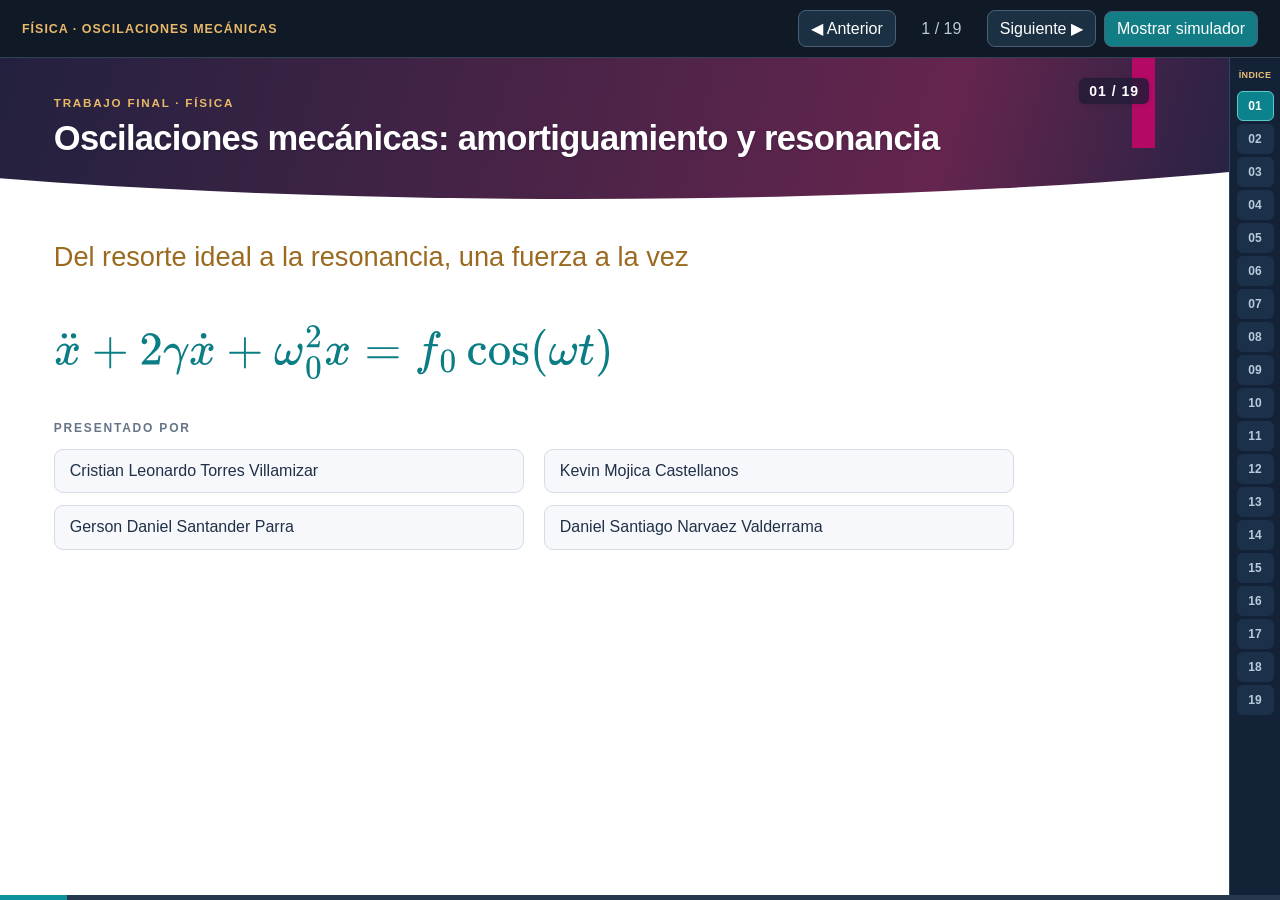
==== index.html @ a748e5e3 "Rename Presentacion_oscilaciones_interactiva_final.html to index.html" ====
<!DOCTYPE html>

<html lang="es"><head><meta charset="utf-8"/><meta content="width=device-width,initial-scale=1" name="viewport"/><title>Oscilaciones mecánicas · Exposición interactiva</title><style>*{box-sizing:border-box}html,body{margin:0;height:100%;font-family:Inter,Arial,sans-serif;background:#0e1522;color:#f0f4f7}button{font:inherit;cursor:pointer}#shell{height:100vh;display:flex;flex-direction:column;overflow:hidden}.toolbar{height:58px;background:#101926;display:flex;align-items:center;justify-content:space-between;padding:0 22px;gap:10px;border-bottom:1px solid #314257;flex-shrink:0}.brand{color:#e8b968;font-weight:800;letter-spacing:.08em;font-size:.78rem}.right{display:flex;align-items:center;gap:8px}.navbutton,.demo{border:1px solid #496079;border-radius:8px;background:#1c3043;color:white;padding:8px 12px}.navbutton:hover,.mini button:hover{background:#2b5365}.primary{background:#137d86}.counter{min-width:75px;text-align:center;color:#b9cad9;font-variant-numeric:tabular-nums}.workspace{flex:1;display:flex;min-height:0;overflow:hidden}.slide{flex:1;min-width:0;overflow:auto;background:#f7f9fc;color:#213047;position:relative;padding:clamp(18px,3.6vw,56px) clamp(22px,4.2vw,65px) 28px}.slide:before{content:'';position:absolute;top:0;left:0;right:0;height:120px;background:linear-gradient(105deg,#23213f,#65254e 76%,#262244);clip-path:ellipse(100% 90% at 50% 0%)}.slide:after{content:'';position:absolute;right:6%;top:0;width:23px;height:90px;background:#b40a65}.slide>header{position:relative;margin-top:0;min-height:106px;z-index:1}.section{font-size:.73rem;letter-spacing:.15em;text-transform:uppercase;color:#e7b968;font-weight:800;margin:0 0 9px}.slide h1{font-size:clamp(1.5rem,2.7vw,2.6rem);line-height:1.16;margin:0 0 24px;color:#fff;font-weight:800;letter-spacing:-.04em;max-width:1000px}.content{position:relative;z-index:2;font-size:clamp(1rem,1.2vw,1.22rem);line-height:1.53;max-width:1300px}.content h3{font-size:1.13em;color:#0d7a82;margin:3px 0 12px}.content p{margin:12px 0}.content b{color:#273d5a}.twocol{display:grid;grid-template-columns:1fr 1fr;gap:clamp(15px,3vw,45px)}.steps{display:grid;gap:12px}.steps>div{display:flex;align-items:flex-start;gap:12px}.dot{color:#ad1260;min-width:29px;font-size:.83rem;font-weight:800;padding-top:3px}.formula{padding:15px 16px;border-radius:9px;border-left:4px solid #0d878c;background:#e7f0f5;margin:14px 0;font-family:Georgia,serif;font-size:clamp(1.2rem,1.5vw,1.7rem);line-height:1.45;overflow-wrap:anywhere}.hero-eq{font:clamp(1.8rem,3.8vw,3.3rem) Georgia,serif;color:#0b7d85;margin:40px 0}.subtitle{font-size:1.7em;color:#9b6a1f}.muted{color:#667789}.footnote{background:#f3eef5;color:#6b6170;border-radius:8px;padding:12px 15px;margin-top:24px;font-size:.86em}.three,.five{display:grid;grid-template-columns:repeat(3,1fr);gap:17px}.five{grid-template-columns:repeat(5,1fr)}.mini{border:1px solid #d3dce4;border-radius:12px;padding:18px;background:white;box-shadow:0 3px 12px #142c4211}.mini h3{margin-top:0}.mini button,.content button{background:#0d7e86;border:0;color:white;border-radius:7px;padding:10px 14px}.figure{display:block;width:100%;object-fit:contain;max-height:340px;border-radius:10px;background:#fff}.figure.large{max-height:430px}.highlight{padding:18px;background:#deeff0;border-radius:10px;font-weight:800;color:#0d6d76;font-size:1.6rem}table{border-collapse:collapse;width:100%;font-size:.95em}td,th{padding:9px 12px;text-align:left;border-bottom:1px solid #d4dee6}th{background:#e7f1f4}.simdock{width:0;min-width:0;transition:width .18s ease;background:#e9eff3;overflow:hidden;border-left:0;display:flex;flex-direction:column}.simdock.open{width:53%;border-left:4px solid #0b7c85}.simhead{height:46px;flex-shrink:0;background:#132437;color:#f2f6f8;display:flex;align-items:center;justify-content:space-between;gap:8px;padding:5px 12px;font-size:.85rem}.simhead button{background:#30465d;color:white;border:0;padding:5px 9px;border-radius:5px}#simFrame{border:0;width:100%;flex:1;min-height:0;background:#f1f5f7}.footer{height:5px;background:#26374e;flex-shrink:0}.progress{height:5px;background:#0d929c;width:0;transition:width .2s}kbd{background:#243953;padding:2px 7px;border-radius:4px;font-size:.78em}@media(max-width:1050px){.five{grid-template-columns:repeat(3,1fr)}.slide{padding:26px 25px}.simdock.open{width:57%}.twocol{grid-template-columns:1fr}.content{font-size:1rem}}@media(max-width:680px){.brand{display:none}.toolbar{padding:0 7px}.right{gap:4px}.navbutton{padding:6px}.slide:before{height:105px}.slide h1{font-size:1.4rem}.slide>header{min-height:110px}.simdock.open{position:absolute;z-index:4;inset:58px 0 5px;width:100%;border-left:0}.three,.five{grid-template-columns:1fr}.content{font-size:1rem}}@media print{.toolbar,.simdock,.footer{display:none}.workspace{height:auto;overflow:visible}.slide{overflow:visible}}
/* Versión fiel a la distribución matemática de la presentación fuente */
.slide h1{color:#fff;text-shadow:0 1px 2px #16132670;letter-spacing:-.02em}
.slide:before{height:155px;clip-path:ellipse(90% 91% at 47% 0%)}
.slide>header{min-height:128px}
.slide{background:#fff;padding-top:clamp(18px,3vw,38px)}
.mathcols{gap:3.2vw;align-items:start}
.mathline{display:flex;align-items:flex-start;gap:12px;margin:0 0 13px;line-height:1.55;font-size:clamp(.93rem,1.18vw,1.17rem)}
.mathline .triangle{color:#bb0b70;flex:none;font-size:1.18em;line-height:1.25}
.latex-math{display:inline-block;vertical-align:middle;max-width:100%;color:inherit}
.latex-math mjx-container{max-width:100%;margin:0!important}
.latex-math svg{height:auto;max-height:100%;max-width:100%;overflow:visible;vertical-align:middle}
.mathline .latex-math{margin-left:2px}
.formula{background:#fff;border:1px solid #cbd8df;border-left:3px solid #128b91;font:inherit;line-height:1.6;padding:10px 14px;overflow-x:auto;overflow-wrap:normal}
.formula .latex-math{font-size:1.30em;white-space:nowrap}
.sourcecards .mini{padding:12px 17px;margin-bottom:14px;box-shadow:none;border-radius:7px}
.sourcecards .mini h3{font-size:1rem;margin:0;color:#527181}
.sourcecards .formula{margin:0;padding:7px 2px;border:0;box-shadow:none}
.sourcecards .formula .latex-math{font-size:1.7em}
.regime-cards .mini{box-shadow:none;border-radius:7px;padding:13px 15px;min-width:0}
.regime-cards .mini .formula{padding:8px 6px;max-width:100%;margin:9px 0;font-size:.84em}
.regime-cards .mini .formula .latex-math{font-size:1em}
.regime-cards h3{font-size:clamp(.95rem,1.25vw,1.2rem);line-height:1.5}
.regime-cards h3 .latex-math{font-size:.93em}
.route>div{display:flex;justify-content:space-between;gap:15px;align-items:center;border-bottom:1px solid #d6d9db;padding:19px 10px;font-size:1.2em}
.route b{color:#0b8185}.route .latex-math{font-size:1.3em}
.amplitude-strip{padding:15px;margin-top:15px;background:#f1f7f7;color:#0c7c84;border-radius:6px;text-align:center;font-size:1.3em}
.smallnote{font-size:.8em}
.presenters{max-width:960px;margin-top:32px}
.presenter-label{color:#657486;font-size:.75em;font-weight:800;letter-spacing:.15em}
.presenter-grid{display:grid;grid-template-columns:repeat(2,minmax(0,1fr));gap:12px 20px}
.presenter{background:#f6f8fb;border:1px solid #d5dce5;border-radius:9px;padding:9px 15px}
.presenter span{display:block;font-size:.7em;letter-spacing:.08em;font-weight:800;text-transform:uppercase;color:#0d868d}
.presenter [contenteditable]{outline:none;border-bottom:1px dashed #aebcc8;padding:4px 0;min-width:0}
.presenter [contenteditable]:focus{border-color:#0d858b;background:#eaf5f6}
.presenter-hint{font-size:.76em;color:#73818e;margin:6px 0}
.hero-eq .latex-math{font-size:.94em}
@media(max-width:1120px){.mathline{font-size:clamp(.84rem,1.15vw,1.05rem)}.regime-cards .mini{padding:10px}.content{font-size:1rem}}
@media(max-width:720px){.presenter-grid{grid-template-columns:1fr}.route>div{display:block}.route .latex-math{display:block;margin-top:7px}.mathline{font-size:1rem}.slide>header{min-height:120px}.sourcecards .formula .latex-math{font-size:1.25em}}

/* Índice lateral navegable y numeración de la diapositiva */
.quick-index{width:51px;flex:0 0 51px;background:#142238;border-left:1px solid #2d4662;display:flex;flex-direction:column;align-items:center;gap:3px;overflow-y:auto;overflow-x:hidden;padding:9px 3px;scrollbar-width:thin;z-index:6}
.index-caption{font-size:9px;color:#e9bd75;font-weight:800;letter-spacing:.04em;padding:3px 0 8px;text-transform:uppercase}
.index-item{border:1px solid transparent;background:#1b3149;color:#b8cadb;border-radius:6px;min-height:30px;width:37px;font-size:12px;font-weight:750;padding:3px;flex-shrink:0}
.index-item:hover{background:#355169;color:#fff}.index-item.active{background:#0b828c;border-color:#5bcbca;color:#fff}
.slide-numeral{position:absolute;z-index:5;top:20px;right:80px;font-weight:850;font-size:14px;color:#fff;background:#241c39d9;padding:5px 10px;border-radius:6px;font-variant-numeric:tabular-nums;letter-spacing:.07em;box-shadow:0 1px 5px #0002}
.amplitude-takeaway{font-weight:600}.amplitude-takeaway .latex-math{color:#0e7d87}
.bar-drawing{width:100%;max-height:275px;border:1px solid #d5e2e9;border-radius:12px;background:#fff}
/* El simulador ocupa lo disponible, dejando a la derecha el índice accesible */
.simdock.open{width:52%}
@media(max-width:1050px){.simdock.open{width:56%}}
@media(max-width:680px){.quick-index{width:42px;flex-basis:42px}.index-item{width:32px;min-height:28px;font-size:11px}.slide-numeral{right:43px;top:10px;font-size:11px;padding:4px 6px}.simdock.open{width:auto;right:42px;left:0;top:58px;bottom:5px;position:absolute}}
</style></head><body><div id="shell"><div class="toolbar"><span class="brand">FÍSICA · OSCILACIONES MECÁNICAS</span><div class="right"><button class="navbutton" id="prev">◀ Anterior</button><span class="counter" id="count"></span><button class="navbutton" id="next">Siguiente ▶</button><button class="navbutton primary" id="toggle">Mostrar simulador</button></div></div><div class="workspace"><article class="slide" data-sim="" id="slide-0" style="display:none"><header><div class="section">TRABAJO FINAL · FÍSICA</div><h1>Oscilaciones mecánicas: amortiguamiento y resonancia</h1></header><main class="content"><p class="subtitle">Del resorte ideal a la resonancia, una fuerza a la vez</p><div class="hero-eq"><span class="latex-math" data-latex="\ddot x+2\gamma\dot x+\omega_0^2x=f_0\cos(\omega t)"><mjx-container class="MathJax" jax="SVG"><svg focusable="false" height="2.573ex" role="img" style="vertical-align: -0.687ex;" viewbox="0 -833.9 11788.2 1137.4" width="26.67ex" xmlns="http://www.w3.org/2000/svg"><g fill="currentColor" stroke="currentColor" stroke-width="0" transform="scale(1,-1)"><g data-mml-node="math"><g data-mjx-texclass="ORD" data-mml-node="TeXAtom"><g data-mml-node="mover"><g data-mml-node="mi"><path d="M52 289Q59 331 106 386T222 442Q257 442 286 424T329 379Q371 442 430 442Q467 442 494 420T522 361Q522 332 508 314T481 292T458 288Q439 288 427 299T415 328Q415 374 465 391Q454 404 425 404Q412 404 406 402Q368 386 350 336Q290 115 290 78Q290 50 306 38T341 26Q378 26 414 59T463 140Q466 150 469 151T485 153H489Q504 153 504 145Q504 144 502 134Q486 77 440 33T333 -11Q263 -11 227 52Q186 -10 133 -10H127Q78 -10 57 16T35 71Q35 103 54 123T99 143Q142 143 142 101Q142 81 130 66T107 46T94 41L91 40Q91 39 97 36T113 29T132 26Q168 26 194 71Q203 87 217 139T245 247T261 313Q266 340 266 352Q266 380 251 392T217 404Q177 404 142 372T93 290Q91 281 88 280T72 278H58Q52 284 52 289Z" data-c="1D465"></path></g><g data-mml-node="mo" transform="translate(313.8,-7) translate(-250 0)"><path d="M95 612Q95 633 112 651T153 669T193 652T210 612Q210 588 194 571T152 554L127 560Q95 577 95 612ZM289 611Q289 634 304 649T335 668Q336 668 340 668T346 669Q369 669 386 652T404 612T387 572T346 554Q323 554 306 570T289 611Z" data-c="A8"></path></g></g></g><g data-mml-node="mo" transform="translate(794.2,0)"><path d="M56 237T56 250T70 270H369V420L370 570Q380 583 389 583Q402 583 409 568V270H707Q722 262 722 250T707 230H409V-68Q401 -82 391 -82H389H387Q375 -82 369 -68V230H70Q56 237 56 250Z" data-c="2B"></path></g><g data-mml-node="mn" transform="translate(1794.4,0)"><path d="M109 429Q82 429 66 447T50 491Q50 562 103 614T235 666Q326 666 387 610T449 465Q449 422 429 383T381 315T301 241Q265 210 201 149L142 93L218 92Q375 92 385 97Q392 99 409 186V189H449V186Q448 183 436 95T421 3V0H50V19V31Q50 38 56 46T86 81Q115 113 136 137Q145 147 170 174T204 211T233 244T261 278T284 308T305 340T320 369T333 401T340 431T343 464Q343 527 309 573T212 619Q179 619 154 602T119 569T109 550Q109 549 114 549Q132 549 151 535T170 489Q170 464 154 447T109 429Z" data-c="32"></path></g><g data-mml-node="mi" transform="translate(2294.4,0)"><path d="M31 249Q11 249 11 258Q11 275 26 304T66 365T129 418T206 441Q233 441 239 440Q287 429 318 386T371 255Q385 195 385 170Q385 166 386 166L398 193Q418 244 443 300T486 391T508 430Q510 431 524 431H537Q543 425 543 422Q543 418 522 378T463 251T391 71Q385 55 378 6T357 -100Q341 -165 330 -190T303 -216Q286 -216 286 -188Q286 -138 340 32L346 51L347 69Q348 79 348 100Q348 257 291 317Q251 355 196 355Q148 355 108 329T51 260Q49 251 47 251Q45 249 31 249Z" data-c="1D6FE"></path></g><g data-mjx-texclass="ORD" data-mml-node="TeXAtom" transform="translate(2837.4,0)"><g data-mml-node="mover"><g data-mml-node="mi"><path d="M52 289Q59 331 106 386T222 442Q257 442 286 424T329 379Q371 442 430 442Q467 442 494 420T522 361Q522 332 508 314T481 292T458 288Q439 288 427 299T415 328Q415 374 465 391Q454 404 425 404Q412 404 406 402Q368 386 350 336Q290 115 290 78Q290 50 306 38T341 26Q378 26 414 59T463 140Q466 150 469 151T485 153H489Q504 153 504 145Q504 144 502 134Q486 77 440 33T333 -11Q263 -11 227 52Q186 -10 133 -10H127Q78 -10 57 16T35 71Q35 103 54 123T99 143Q142 143 142 101Q142 81 130 66T107 46T94 41L91 40Q91 39 97 36T113 29T132 26Q168 26 194 71Q203 87 217 139T245 247T261 313Q266 340 266 352Q266 380 251 392T217 404Q177 404 142 372T93 290Q91 281 88 280T72 278H58Q52 284 52 289Z" data-c="1D465"></path></g><g data-mml-node="mo" transform="translate(313.8,-2) translate(-250 0)"><path d="M190 609Q190 637 208 653T252 669Q275 667 292 652T309 609Q309 579 292 564T250 549Q225 549 208 564T190 609Z" data-c="2D9"></path></g></g></g><g data-mml-node="mo" transform="translate(3631.7,0)"><path d="M56 237T56 250T70 270H369V420L370 570Q380 583 389 583Q402 583 409 568V270H707Q722 262 722 250T707 230H409V-68Q401 -82 391 -82H389H387Q375 -82 369 -68V230H70Q56 237 56 250Z" data-c="2B"></path></g><g data-mml-node="msubsup" transform="translate(4631.9,0)"><g data-mml-node="mi"><path d="M495 384Q495 406 514 424T555 443Q574 443 589 425T604 364Q604 334 592 278T555 155T483 38T377 -11Q297 -11 267 66Q266 68 260 61Q201 -11 125 -11Q15 -11 15 139Q15 230 56 325T123 434Q135 441 147 436Q160 429 160 418Q160 406 140 379T94 306T62 208Q61 202 61 187Q61 124 85 100T143 76Q201 76 245 129L253 137V156Q258 297 317 297Q348 297 348 261Q348 243 338 213T318 158L308 135Q309 133 310 129T318 115T334 97T358 83T393 76Q456 76 501 148T546 274Q546 305 533 325T508 357T495 384Z" data-c="1D714"></path></g><g data-mml-node="mn" transform="translate(655,363) scale(0.707)"><path d="M109 429Q82 429 66 447T50 491Q50 562 103 614T235 666Q326 666 387 610T449 465Q449 422 429 383T381 315T301 241Q265 210 201 149L142 93L218 92Q375 92 385 97Q392 99 409 186V189H449V186Q448 183 436 95T421 3V0H50V19V31Q50 38 56 46T86 81Q115 113 136 137Q145 147 170 174T204 211T233 244T261 278T284 308T305 340T320 369T333 401T340 431T343 464Q343 527 309 573T212 619Q179 619 154 602T119 569T109 550Q109 549 114 549Q132 549 151 535T170 489Q170 464 154 447T109 429Z" data-c="32"></path></g><g data-mml-node="mn" transform="translate(655,-287.9) scale(0.707)"><path d="M96 585Q152 666 249 666Q297 666 345 640T423 548Q460 465 460 320Q460 165 417 83Q397 41 362 16T301 -15T250 -22Q224 -22 198 -16T137 16T82 83Q39 165 39 320Q39 494 96 585ZM321 597Q291 629 250 629Q208 629 178 597Q153 571 145 525T137 333Q137 175 145 125T181 46Q209 16 250 16Q290 16 318 46Q347 76 354 130T362 333Q362 478 354 524T321 597Z" data-c="30"></path></g></g><g data-mml-node="mi" transform="translate(5690.4,0)"><path d="M52 289Q59 331 106 386T222 442Q257 442 286 424T329 379Q371 442 430 442Q467 442 494 420T522 361Q522 332 508 314T481 292T458 288Q439 288 427 299T415 328Q415 374 465 391Q454 404 425 404Q412 404 406 402Q368 386 350 336Q290 115 290 78Q290 50 306 38T341 26Q378 26 414 59T463 140Q466 150 469 151T485 153H489Q504 153 504 145Q504 144 502 134Q486 77 440 33T333 -11Q263 -11 227 52Q186 -10 133 -10H127Q78 -10 57 16T35 71Q35 103 54 123T99 143Q142 143 142 101Q142 81 130 66T107 46T94 41L91 40Q91 39 97 36T113 29T132 26Q168 26 194 71Q203 87 217 139T245 247T261 313Q266 340 266 352Q266 380 251 392T217 404Q177 404 142 372T93 290Q91 281 88 280T72 278H58Q52 284 52 289Z" data-c="1D465"></path></g><g data-mml-node="mo" transform="translate(6540.2,0)"><path d="M56 347Q56 360 70 367H707Q722 359 722 347Q722 336 708 328L390 327H72Q56 332 56 347ZM56 153Q56 168 72 173H708Q722 163 722 153Q722 140 707 133H70Q56 140 56 153Z" data-c="3D"></path></g><g data-mml-node="msub" transform="translate(7596,0)"><g data-mml-node="mi"><path d="M118 -162Q120 -162 124 -164T135 -167T147 -168Q160 -168 171 -155T187 -126Q197 -99 221 27T267 267T289 382V385H242Q195 385 192 387Q188 390 188 397L195 425Q197 430 203 430T250 431Q298 431 298 432Q298 434 307 482T319 540Q356 705 465 705Q502 703 526 683T550 630Q550 594 529 578T487 561Q443 561 443 603Q443 622 454 636T478 657L487 662Q471 668 457 668Q445 668 434 658T419 630Q412 601 403 552T387 469T380 433Q380 431 435 431Q480 431 487 430T498 424Q499 420 496 407T491 391Q489 386 482 386T428 385H372L349 263Q301 15 282 -47Q255 -132 212 -173Q175 -205 139 -205Q107 -205 81 -186T55 -132Q55 -95 76 -78T118 -61Q162 -61 162 -103Q162 -122 151 -136T127 -157L118 -162Z" data-c="1D453"></path></g><g data-mml-node="mn" transform="translate(523,-150) scale(0.707)"><path d="M96 585Q152 666 249 666Q297 666 345 640T423 548Q460 465 460 320Q460 165 417 83Q397 41 362 16T301 -15T250 -22Q224 -22 198 -16T137 16T82 83Q39 165 39 320Q39 494 96 585ZM321 597Q291 629 250 629Q208 629 178 597Q153 571 145 525T137 333Q137 175 145 125T181 46Q209 16 250 16Q290 16 318 46Q347 76 354 130T362 333Q362 478 354 524T321 597Z" data-c="30"></path></g></g><g data-mml-node="mi" transform="translate(8689.2,0)"><path d="M370 305T349 305T313 320T297 358Q297 381 312 396Q317 401 317 402T307 404Q281 408 258 408Q209 408 178 376Q131 329 131 219Q131 137 162 90Q203 29 272 29Q313 29 338 55T374 117Q376 125 379 127T395 129H409Q415 123 415 120Q415 116 411 104T395 71T366 33T318 2T249 -11Q163 -11 99 53T34 214Q34 318 99 383T250 448T370 421T404 357Q404 334 387 320Z" data-c="63"></path><path d="M28 214Q28 309 93 378T250 448Q340 448 405 380T471 215Q471 120 407 55T250 -10Q153 -10 91 57T28 214ZM250 30Q372 30 372 193V225V250Q372 272 371 288T364 326T348 362T317 390T268 410Q263 411 252 411Q222 411 195 399Q152 377 139 338T126 246V226Q126 130 145 91Q177 30 250 30Z" data-c="6F" transform="translate(444,0)"></path><path d="M295 316Q295 356 268 385T190 414Q154 414 128 401Q98 382 98 349Q97 344 98 336T114 312T157 287Q175 282 201 278T245 269T277 256Q294 248 310 236T342 195T359 133Q359 71 321 31T198 -10H190Q138 -10 94 26L86 19L77 10Q71 4 65 -1L54 -11H46H42Q39 -11 33 -5V74V132Q33 153 35 157T45 162H54Q66 162 70 158T75 146T82 119T101 77Q136 26 198 26Q295 26 295 104Q295 133 277 151Q257 175 194 187T111 210Q75 227 54 256T33 318Q33 357 50 384T93 424T143 442T187 447H198Q238 447 268 432L283 424L292 431Q302 440 314 448H322H326Q329 448 335 442V310L329 304H301Q295 310 295 316Z" data-c="73" transform="translate(944,0)"></path></g><g data-mml-node="mo" transform="translate(10027.2,0)"><path d="" data-c="2061"></path></g><g data-mml-node="mo" transform="translate(10027.2,0)"><path d="M94 250Q94 319 104 381T127 488T164 576T202 643T244 695T277 729T302 750H315H319Q333 750 333 741Q333 738 316 720T275 667T226 581T184 443T167 250T184 58T225 -81T274 -167T316 -220T333 -241Q333 -250 318 -250H315H302L274 -226Q180 -141 137 -14T94 250Z" data-c="28"></path></g><g data-mml-node="mi" transform="translate(10416.2,0)"><path d="M495 384Q495 406 514 424T555 443Q574 443 589 425T604 364Q604 334 592 278T555 155T483 38T377 -11Q297 -11 267 66Q266 68 260 61Q201 -11 125 -11Q15 -11 15 139Q15 230 56 325T123 434Q135 441 147 436Q160 429 160 418Q160 406 140 379T94 306T62 208Q61 202 61 187Q61 124 85 100T143 76Q201 76 245 129L253 137V156Q258 297 317 297Q348 297 348 261Q348 243 338 213T318 158L308 135Q309 133 310 129T318 115T334 97T358 83T393 76Q456 76 501 148T546 274Q546 305 533 325T508 357T495 384Z" data-c="1D714"></path></g><g data-mml-node="mi" transform="translate(11038.2,0)"><path d="M26 385Q19 392 19 395Q19 399 22 411T27 425Q29 430 36 430T87 431H140L159 511Q162 522 166 540T173 566T179 586T187 603T197 615T211 624T229 626Q247 625 254 615T261 596Q261 589 252 549T232 470L222 433Q222 431 272 431H323Q330 424 330 420Q330 398 317 385H210L174 240Q135 80 135 68Q135 26 162 26Q197 26 230 60T283 144Q285 150 288 151T303 153H307Q322 153 322 145Q322 142 319 133Q314 117 301 95T267 48T216 6T155 -11Q125 -11 98 4T59 56Q57 64 57 83V101L92 241Q127 382 128 383Q128 385 77 385H26Z" data-c="1D461"></path></g><g data-mml-node="mo" transform="translate(11399.2,0)"><path d="M60 749L64 750Q69 750 74 750H86L114 726Q208 641 251 514T294 250Q294 182 284 119T261 12T224 -76T186 -143T145 -194T113 -227T90 -246Q87 -249 86 -250H74Q66 -250 63 -250T58 -247T55 -238Q56 -237 66 -225Q221 -64 221 250T66 725Q56 737 55 738Q55 746 60 749Z" data-c="29"></path></g></g></g></svg></mjx-container></span></div><div class="presenters"><p class="presenter-label">PRESENTADO POR</p><div class="presenter-grid"><div class="presenter">Cristian Leonardo Torres Villamizar</div><div class="presenter">Kevin Mojica Castellanos</div><div class="presenter">Gerson Daniel Santander Parra</div><div class="presenter">Daniel Santiago Narvaez Valderrama</div></div></div></main><div aria-label="Diapositiva 1 de 19" class="slide-numeral">01 / 19</div></article><article class="slide" data-sim="" id="slide-1" style="display:none"><header><div class="section">RUTA</div><h1>Tres fuerzas</h1></header><main class="content"><div class="route">
<div><b>1 · Fuerza de Hooke</b><span class="latex-math" data-latex="\ddot x+\omega_0^2x=0"><mjx-container class="MathJax" jax="SVG"><svg focusable="false" height="2.573ex" role="img" style="vertical-align: -0.687ex;" viewbox="0 -833.9 5258.6 1137.4" width="11.897ex" xmlns="http://www.w3.org/2000/svg"><g fill="currentColor" stroke="currentColor" stroke-width="0" transform="scale(1,-1)"><g data-mml-node="math"><g data-mjx-texclass="ORD" data-mml-node="TeXAtom"><g data-mml-node="mover"><g data-mml-node="mi"><path d="M52 289Q59 331 106 386T222 442Q257 442 286 424T329 379Q371 442 430 442Q467 442 494 420T522 361Q522 332 508 314T481 292T458 288Q439 288 427 299T415 328Q415 374 465 391Q454 404 425 404Q412 404 406 402Q368 386 350 336Q290 115 290 78Q290 50 306 38T341 26Q378 26 414 59T463 140Q466 150 469 151T485 153H489Q504 153 504 145Q504 144 502 134Q486 77 440 33T333 -11Q263 -11 227 52Q186 -10 133 -10H127Q78 -10 57 16T35 71Q35 103 54 123T99 143Q142 143 142 101Q142 81 130 66T107 46T94 41L91 40Q91 39 97 36T113 29T132 26Q168 26 194 71Q203 87 217 139T245 247T261 313Q266 340 266 352Q266 380 251 392T217 404Q177 404 142 372T93 290Q91 281 88 280T72 278H58Q52 284 52 289Z" data-c="1D465"></path></g><g data-mml-node="mo" transform="translate(313.8,-7) translate(-250 0)"><path d="M95 612Q95 633 112 651T153 669T193 652T210 612Q210 588 194 571T152 554L127 560Q95 577 95 612ZM289 611Q289 634 304 649T335 668Q336 668 340 668T346 669Q369 669 386 652T404 612T387 572T346 554Q323 554 306 570T289 611Z" data-c="A8"></path></g></g></g><g data-mml-node="mo" transform="translate(794.2,0)"><path d="M56 237T56 250T70 270H369V420L370 570Q380 583 389 583Q402 583 409 568V270H707Q722 262 722 250T707 230H409V-68Q401 -82 391 -82H389H387Q375 -82 369 -68V230H70Q56 237 56 250Z" data-c="2B"></path></g><g data-mml-node="msubsup" transform="translate(1794.4,0)"><g data-mml-node="mi"><path d="M495 384Q495 406 514 424T555 443Q574 443 589 425T604 364Q604 334 592 278T555 155T483 38T377 -11Q297 -11 267 66Q266 68 260 61Q201 -11 125 -11Q15 -11 15 139Q15 230 56 325T123 434Q135 441 147 436Q160 429 160 418Q160 406 140 379T94 306T62 208Q61 202 61 187Q61 124 85 100T143 76Q201 76 245 129L253 137V156Q258 297 317 297Q348 297 348 261Q348 243 338 213T318 158L308 135Q309 133 310 129T318 115T334 97T358 83T393 76Q456 76 501 148T546 274Q546 305 533 325T508 357T495 384Z" data-c="1D714"></path></g><g data-mml-node="mn" transform="translate(655,363) scale(0.707)"><path d="M109 429Q82 429 66 447T50 491Q50 562 103 614T235 666Q326 666 387 610T449 465Q449 422 429 383T381 315T301 241Q265 210 201 149L142 93L218 92Q375 92 385 97Q392 99 409 186V189H449V186Q448 183 436 95T421 3V0H50V19V31Q50 38 56 46T86 81Q115 113 136 137Q145 147 170 174T204 211T233 244T261 278T284 308T305 340T320 369T333 401T340 431T343 464Q343 527 309 573T212 619Q179 619 154 602T119 569T109 550Q109 549 114 549Q132 549 151 535T170 489Q170 464 154 447T109 429Z" data-c="32"></path></g><g data-mml-node="mn" transform="translate(655,-287.9) scale(0.707)"><path d="M96 585Q152 666 249 666Q297 666 345 640T423 548Q460 465 460 320Q460 165 417 83Q397 41 362 16T301 -15T250 -22Q224 -22 198 -16T137 16T82 83Q39 165 39 320Q39 494 96 585ZM321 597Q291 629 250 629Q208 629 178 597Q153 571 145 525T137 333Q137 175 145 125T181 46Q209 16 250 16Q290 16 318 46Q347 76 354 130T362 333Q362 478 354 524T321 597Z" data-c="30"></path></g></g><g data-mml-node="mi" transform="translate(2853,0)"><path d="M52 289Q59 331 106 386T222 442Q257 442 286 424T329 379Q371 442 430 442Q467 442 494 420T522 361Q522 332 508 314T481 292T458 288Q439 288 427 299T415 328Q415 374 465 391Q454 404 425 404Q412 404 406 402Q368 386 350 336Q290 115 290 78Q290 50 306 38T341 26Q378 26 414 59T463 140Q466 150 469 151T485 153H489Q504 153 504 145Q504 144 502 134Q486 77 440 33T333 -11Q263 -11 227 52Q186 -10 133 -10H127Q78 -10 57 16T35 71Q35 103 54 123T99 143Q142 143 142 101Q142 81 130 66T107 46T94 41L91 40Q91 39 97 36T113 29T132 26Q168 26 194 71Q203 87 217 139T245 247T261 313Q266 340 266 352Q266 380 251 392T217 404Q177 404 142 372T93 290Q91 281 88 280T72 278H58Q52 284 52 289Z" data-c="1D465"></path></g><g data-mml-node="mo" transform="translate(3702.8,0)"><path d="M56 347Q56 360 70 367H707Q722 359 722 347Q722 336 708 328L390 327H72Q56 332 56 347ZM56 153Q56 168 72 173H708Q722 163 722 153Q722 140 707 133H70Q56 140 56 153Z" data-c="3D"></path></g><g data-mml-node="mn" transform="translate(4758.6,0)"><path d="M96 585Q152 666 249 666Q297 666 345 640T423 548Q460 465 460 320Q460 165 417 83Q397 41 362 16T301 -15T250 -22Q224 -22 198 -16T137 16T82 83Q39 165 39 320Q39 494 96 585ZM321 597Q291 629 250 629Q208 629 178 597Q153 571 145 525T137 333Q137 175 145 125T181 46Q209 16 250 16Q290 16 318 46Q347 76 354 130T362 333Q362 478 354 524T321 597Z" data-c="30"></path></g></g></g></svg></mjx-container></span></div>
<div><b>2 · Fuerza de Stokes</b><span class="latex-math" data-latex="\ddot x+2\gamma\dot x+\omega_0^2x=0"><mjx-container class="MathJax" jax="SVG"><svg focusable="false" height="2.573ex" role="img" style="vertical-align: -0.687ex;" viewbox="0 -833.9 8096 1137.4" width="18.317ex" xmlns="http://www.w3.org/2000/svg"><g fill="currentColor" stroke="currentColor" stroke-width="0" transform="scale(1,-1)"><g data-mml-node="math"><g data-mjx-texclass="ORD" data-mml-node="TeXAtom"><g data-mml-node="mover"><g data-mml-node="mi"><path d="M52 289Q59 331 106 386T222 442Q257 442 286 424T329 379Q371 442 430 442Q467 442 494 420T522 361Q522 332 508 314T481 292T458 288Q439 288 427 299T415 328Q415 374 465 391Q454 404 425 404Q412 404 406 402Q368 386 350 336Q290 115 290 78Q290 50 306 38T341 26Q378 26 414 59T463 140Q466 150 469 151T485 153H489Q504 153 504 145Q504 144 502 134Q486 77 440 33T333 -11Q263 -11 227 52Q186 -10 133 -10H127Q78 -10 57 16T35 71Q35 103 54 123T99 143Q142 143 142 101Q142 81 130 66T107 46T94 41L91 40Q91 39 97 36T113 29T132 26Q168 26 194 71Q203 87 217 139T245 247T261 313Q266 340 266 352Q266 380 251 392T217 404Q177 404 142 372T93 290Q91 281 88 280T72 278H58Q52 284 52 289Z" data-c="1D465"></path></g><g data-mml-node="mo" transform="translate(313.8,-7) translate(-250 0)"><path d="M95 612Q95 633 112 651T153 669T193 652T210 612Q210 588 194 571T152 554L127 560Q95 577 95 612ZM289 611Q289 634 304 649T335 668Q336 668 340 668T346 669Q369 669 386 652T404 612T387 572T346 554Q323 554 306 570T289 611Z" data-c="A8"></path></g></g></g><g data-mml-node="mo" transform="translate(794.2,0)"><path d="M56 237T56 250T70 270H369V420L370 570Q380 583 389 583Q402 583 409 568V270H707Q722 262 722 250T707 230H409V-68Q401 -82 391 -82H389H387Q375 -82 369 -68V230H70Q56 237 56 250Z" data-c="2B"></path></g><g data-mml-node="mn" transform="translate(1794.4,0)"><path d="M109 429Q82 429 66 447T50 491Q50 562 103 614T235 666Q326 666 387 610T449 465Q449 422 429 383T381 315T301 241Q265 210 201 149L142 93L218 92Q375 92 385 97Q392 99 409 186V189H449V186Q448 183 436 95T421 3V0H50V19V31Q50 38 56 46T86 81Q115 113 136 137Q145 147 170 174T204 211T233 244T261 278T284 308T305 340T320 369T333 401T340 431T343 464Q343 527 309 573T212 619Q179 619 154 602T119 569T109 550Q109 549 114 549Q132 549 151 535T170 489Q170 464 154 447T109 429Z" data-c="32"></path></g><g data-mml-node="mi" transform="translate(2294.4,0)"><path d="M31 249Q11 249 11 258Q11 275 26 304T66 365T129 418T206 441Q233 441 239 440Q287 429 318 386T371 255Q385 195 385 170Q385 166 386 166L398 193Q418 244 443 300T486 391T508 430Q510 431 524 431H537Q543 425 543 422Q543 418 522 378T463 251T391 71Q385 55 378 6T357 -100Q341 -165 330 -190T303 -216Q286 -216 286 -188Q286 -138 340 32L346 51L347 69Q348 79 348 100Q348 257 291 317Q251 355 196 355Q148 355 108 329T51 260Q49 251 47 251Q45 249 31 249Z" data-c="1D6FE"></path></g><g data-mjx-texclass="ORD" data-mml-node="TeXAtom" transform="translate(2837.4,0)"><g data-mml-node="mover"><g data-mml-node="mi"><path d="M52 289Q59 331 106 386T222 442Q257 442 286 424T329 379Q371 442 430 442Q467 442 494 420T522 361Q522 332 508 314T481 292T458 288Q439 288 427 299T415 328Q415 374 465 391Q454 404 425 404Q412 404 406 402Q368 386 350 336Q290 115 290 78Q290 50 306 38T341 26Q378 26 414 59T463 140Q466 150 469 151T485 153H489Q504 153 504 145Q504 144 502 134Q486 77 440 33T333 -11Q263 -11 227 52Q186 -10 133 -10H127Q78 -10 57 16T35 71Q35 103 54 123T99 143Q142 143 142 101Q142 81 130 66T107 46T94 41L91 40Q91 39 97 36T113 29T132 26Q168 26 194 71Q203 87 217 139T245 247T261 313Q266 340 266 352Q266 380 251 392T217 404Q177 404 142 372T93 290Q91 281 88 280T72 278H58Q52 284 52 289Z" data-c="1D465"></path></g><g data-mml-node="mo" transform="translate(313.8,-2) translate(-250 0)"><path d="M190 609Q190 637 208 653T252 669Q275 667 292 652T309 609Q309 579 292 564T250 549Q225 549 208 564T190 609Z" data-c="2D9"></path></g></g></g><g data-mml-node="mo" transform="translate(3631.7,0)"><path d="M56 237T56 250T70 270H369V420L370 570Q380 583 389 583Q402 583 409 568V270H707Q722 262 722 250T707 230H409V-68Q401 -82 391 -82H389H387Q375 -82 369 -68V230H70Q56 237 56 250Z" data-c="2B"></path></g><g data-mml-node="msubsup" transform="translate(4631.9,0)"><g data-mml-node="mi"><path d="M495 384Q495 406 514 424T555 443Q574 443 589 425T604 364Q604 334 592 278T555 155T483 38T377 -11Q297 -11 267 66Q266 68 260 61Q201 -11 125 -11Q15 -11 15 139Q15 230 56 325T123 434Q135 441 147 436Q160 429 160 418Q160 406 140 379T94 306T62 208Q61 202 61 187Q61 124 85 100T143 76Q201 76 245 129L253 137V156Q258 297 317 297Q348 297 348 261Q348 243 338 213T318 158L308 135Q309 133 310 129T318 115T334 97T358 83T393 76Q456 76 501 148T546 274Q546 305 533 325T508 357T495 384Z" data-c="1D714"></path></g><g data-mml-node="mn" transform="translate(655,363) scale(0.707)"><path d="M109 429Q82 429 66 447T50 491Q50 562 103 614T235 666Q326 666 387 610T449 465Q449 422 429 383T381 315T301 241Q265 210 201 149L142 93L218 92Q375 92 385 97Q392 99 409 186V189H449V186Q448 183 436 95T421 3V0H50V19V31Q50 38 56 46T86 81Q115 113 136 137Q145 147 170 174T204 211T233 244T261 278T284 308T305 340T320 369T333 401T340 431T343 464Q343 527 309 573T212 619Q179 619 154 602T119 569T109 550Q109 549 114 549Q132 549 151 535T170 489Q170 464 154 447T109 429Z" data-c="32"></path></g><g data-mml-node="mn" transform="translate(655,-287.9) scale(0.707)"><path d="M96 585Q152 666 249 666Q297 666 345 640T423 548Q460 465 460 320Q460 165 417 83Q397 41 362 16T301 -15T250 -22Q224 -22 198 -16T137 16T82 83Q39 165 39 320Q39 494 96 585ZM321 597Q291 629 250 629Q208 629 178 597Q153 571 145 525T137 333Q137 175 145 125T181 46Q209 16 250 16Q290 16 318 46Q347 76 354 130T362 333Q362 478 354 524T321 597Z" data-c="30"></path></g></g><g data-mml-node="mi" transform="translate(5690.4,0)"><path d="M52 289Q59 331 106 386T222 442Q257 442 286 424T329 379Q371 442 430 442Q467 442 494 420T522 361Q522 332 508 314T481 292T458 288Q439 288 427 299T415 328Q415 374 465 391Q454 404 425 404Q412 404 406 402Q368 386 350 336Q290 115 290 78Q290 50 306 38T341 26Q378 26 414 59T463 140Q466 150 469 151T485 153H489Q504 153 504 145Q504 144 502 134Q486 77 440 33T333 -11Q263 -11 227 52Q186 -10 133 -10H127Q78 -10 57 16T35 71Q35 103 54 123T99 143Q142 143 142 101Q142 81 130 66T107 46T94 41L91 40Q91 39 97 36T113 29T132 26Q168 26 194 71Q203 87 217 139T245 247T261 313Q266 340 266 352Q266 380 251 392T217 404Q177 404 142 372T93 290Q91 281 88 280T72 278H58Q52 284 52 289Z" data-c="1D465"></path></g><g data-mml-node="mo" transform="translate(6540.2,0)"><path d="M56 347Q56 360 70 367H707Q722 359 722 347Q722 336 708 328L390 327H72Q56 332 56 347ZM56 153Q56 168 72 173H708Q722 163 722 153Q722 140 707 133H70Q56 140 56 153Z" data-c="3D"></path></g><g data-mml-node="mn" transform="translate(7596,0)"><path d="M96 585Q152 666 249 666Q297 666 345 640T423 548Q460 465 460 320Q460 165 417 83Q397 41 362 16T301 -15T250 -22Q224 -22 198 -16T137 16T82 83Q39 165 39 320Q39 494 96 585ZM321 597Q291 629 250 629Q208 629 178 597Q153 571 145 525T137 333Q137 175 145 125T181 46Q209 16 250 16Q290 16 318 46Q347 76 354 130T362 333Q362 478 354 524T321 597Z" data-c="30"></path></g></g></g></svg></mjx-container></span></div>
<div><b>3 · Fuerza de excitación</b><span class="latex-math" data-latex="\ddot x+2\gamma\dot x+\omega_0^2x=f_0\cos(\omega t)"><mjx-container class="MathJax" jax="SVG"><svg focusable="false" height="2.573ex" role="img" style="vertical-align: -0.687ex;" viewbox="0 -833.9 11788.2 1137.4" width="26.67ex" xmlns="http://www.w3.org/2000/svg"><g fill="currentColor" stroke="currentColor" stroke-width="0" transform="scale(1,-1)"><g data-mml-node="math"><g data-mjx-texclass="ORD" data-mml-node="TeXAtom"><g data-mml-node="mover"><g data-mml-node="mi"><path d="M52 289Q59 331 106 386T222 442Q257 442 286 424T329 379Q371 442 430 442Q467 442 494 420T522 361Q522 332 508 314T481 292T458 288Q439 288 427 299T415 328Q415 374 465 391Q454 404 425 404Q412 404 406 402Q368 386 350 336Q290 115 290 78Q290 50 306 38T341 26Q378 26 414 59T463 140Q466 150 469 151T485 153H489Q504 153 504 145Q504 144 502 134Q486 77 440 33T333 -11Q263 -11 227 52Q186 -10 133 -10H127Q78 -10 57 16T35 71Q35 103 54 123T99 143Q142 143 142 101Q142 81 130 66T107 46T94 41L91 40Q91 39 97 36T113 29T132 26Q168 26 194 71Q203 87 217 139T245 247T261 313Q266 340 266 352Q266 380 251 392T217 404Q177 404 142 372T93 290Q91 281 88 280T72 278H58Q52 284 52 289Z" data-c="1D465"></path></g><g data-mml-node="mo" transform="translate(313.8,-7) translate(-250 0)"><path d="M95 612Q95 633 112 651T153 669T193 652T210 612Q210 588 194 571T152 554L127 560Q95 577 95 612ZM289 611Q289 634 304 649T335 668Q336 668 340 668T346 669Q369 669 386 652T404 612T387 572T346 554Q323 554 306 570T289 611Z" data-c="A8"></path></g></g></g><g data-mml-node="mo" transform="translate(794.2,0)"><path d="M56 237T56 250T70 270H369V420L370 570Q380 583 389 583Q402 583 409 568V270H707Q722 262 722 250T707 230H409V-68Q401 -82 391 -82H389H387Q375 -82 369 -68V230H70Q56 237 56 250Z" data-c="2B"></path></g><g data-mml-node="mn" transform="translate(1794.4,0)"><path d="M109 429Q82 429 66 447T50 491Q50 562 103 614T235 666Q326 666 387 610T449 465Q449 422 429 383T381 315T301 241Q265 210 201 149L142 93L218 92Q375 92 385 97Q392 99 409 186V189H449V186Q448 183 436 95T421 3V0H50V19V31Q50 38 56 46T86 81Q115 113 136 137Q145 147 170 174T204 211T233 244T261 278T284 308T305 340T320 369T333 401T340 431T343 464Q343 527 309 573T212 619Q179 619 154 602T119 569T109 550Q109 549 114 549Q132 549 151 535T170 489Q170 464 154 447T109 429Z" data-c="32"></path></g><g data-mml-node="mi" transform="translate(2294.4,0)"><path d="M31 249Q11 249 11 258Q11 275 26 304T66 365T129 418T206 441Q233 441 239 440Q287 429 318 386T371 255Q385 195 385 170Q385 166 386 166L398 193Q418 244 443 300T486 391T508 430Q510 431 524 431H537Q543 425 543 422Q543 418 522 378T463 251T391 71Q385 55 378 6T357 -100Q341 -165 330 -190T303 -216Q286 -216 286 -188Q286 -138 340 32L346 51L347 69Q348 79 348 100Q348 257 291 317Q251 355 196 355Q148 355 108 329T51 260Q49 251 47 251Q45 249 31 249Z" data-c="1D6FE"></path></g><g data-mjx-texclass="ORD" data-mml-node="TeXAtom" transform="translate(2837.4,0)"><g data-mml-node="mover"><g data-mml-node="mi"><path d="M52 289Q59 331 106 386T222 442Q257 442 286 424T329 379Q371 442 430 442Q467 442 494 420T522 361Q522 332 508 314T481 292T458 288Q439 288 427 299T415 328Q415 374 465 391Q454 404 425 404Q412 404 406 402Q368 386 350 336Q290 115 290 78Q290 50 306 38T341 26Q378 26 414 59T463 140Q466 150 469 151T485 153H489Q504 153 504 145Q504 144 502 134Q486 77 440 33T333 -11Q263 -11 227 52Q186 -10 133 -10H127Q78 -10 57 16T35 71Q35 103 54 123T99 143Q142 143 142 101Q142 81 130 66T107 46T94 41L91 40Q91 39 97 36T113 29T132 26Q168 26 194 71Q203 87 217 139T245 247T261 313Q266 340 266 352Q266 380 251 392T217 404Q177 404 142 372T93 290Q91 281 88 280T72 278H58Q52 284 52 289Z" data-c="1D465"></path></g><g data-mml-node="mo" transform="translate(313.8,-2) translate(-250 0)"><path d="M190 609Q190 637 208 653T252 669Q275 667 292 652T309 609Q309 579 292 564T250 549Q225 549 208 564T190 609Z" data-c="2D9"></path></g></g></g><g data-mml-node="mo" transform="translate(3631.7,0)"><path d="M56 237T56 250T70 270H369V420L370 570Q380 583 389 583Q402 583 409 568V270H707Q722 262 722 250T707 230H409V-68Q401 -82 391 -82H389H387Q375 -82 369 -68V230H70Q56 237 56 250Z" data-c="2B"></path></g><g data-mml-node="msubsup" transform="translate(4631.9,0)"><g data-mml-node="mi"><path d="M495 384Q495 406 514 424T555 443Q574 443 589 425T604 364Q604 334 592 278T555 155T483 38T377 -11Q297 -11 267 66Q266 68 260 61Q201 -11 125 -11Q15 -11 15 139Q15 230 56 325T123 434Q135 441 147 436Q160 429 160 418Q160 406 140 379T94 306T62 208Q61 202 61 187Q61 124 85 100T143 76Q201 76 245 129L253 137V156Q258 297 317 297Q348 297 348 261Q348 243 338 213T318 158L308 135Q309 133 310 129T318 115T334 97T358 83T393 76Q456 76 501 148T546 274Q546 305 533 325T508 357T495 384Z" data-c="1D714"></path></g><g data-mml-node="mn" transform="translate(655,363) scale(0.707)"><path d="M109 429Q82 429 66 447T50 491Q50 562 103 614T235 666Q326 666 387 610T449 465Q449 422 429 383T381 315T301 241Q265 210 201 149L142 93L218 92Q375 92 385 97Q392 99 409 186V189H449V186Q448 183 436 95T421 3V0H50V19V31Q50 38 56 46T86 81Q115 113 136 137Q145 147 170 174T204 211T233 244T261 278T284 308T305 340T320 369T333 401T340 431T343 464Q343 527 309 573T212 619Q179 619 154 602T119 569T109 550Q109 549 114 549Q132 549 151 535T170 489Q170 464 154 447T109 429Z" data-c="32"></path></g><g data-mml-node="mn" transform="translate(655,-287.9) scale(0.707)"><path d="M96 585Q152 666 249 666Q297 666 345 640T423 548Q460 465 460 320Q460 165 417 83Q397 41 362 16T301 -15T250 -22Q224 -22 198 -16T137 16T82 83Q39 165 39 320Q39 494 96 585ZM321 597Q291 629 250 629Q208 629 178 597Q153 571 145 525T137 333Q137 175 145 125T181 46Q209 16 250 16Q290 16 318 46Q347 76 354 130T362 333Q362 478 354 524T321 597Z" data-c="30"></path></g></g><g data-mml-node="mi" transform="translate(5690.4,0)"><path d="M52 289Q59 331 106 386T222 442Q257 442 286 424T329 379Q371 442 430 442Q467 442 494 420T522 361Q522 332 508 314T481 292T458 288Q439 288 427 299T415 328Q415 374 465 391Q454 404 425 404Q412 404 406 402Q368 386 350 336Q290 115 290 78Q290 50 306 38T341 26Q378 26 414 59T463 140Q466 150 469 151T485 153H489Q504 153 504 145Q504 144 502 134Q486 77 440 33T333 -11Q263 -11 227 52Q186 -10 133 -10H127Q78 -10 57 16T35 71Q35 103 54 123T99 143Q142 143 142 101Q142 81 130 66T107 46T94 41L91 40Q91 39 97 36T113 29T132 26Q168 26 194 71Q203 87 217 139T245 247T261 313Q266 340 266 352Q266 380 251 392T217 404Q177 404 142 372T93 290Q91 281 88 280T72 278H58Q52 284 52 289Z" data-c="1D465"></path></g><g data-mml-node="mo" transform="translate(6540.2,0)"><path d="M56 347Q56 360 70 367H707Q722 359 722 347Q722 336 708 328L390 327H72Q56 332 56 347ZM56 153Q56 168 72 173H708Q722 163 722 153Q722 140 707 133H70Q56 140 56 153Z" data-c="3D"></path></g><g data-mml-node="msub" transform="translate(7596,0)"><g data-mml-node="mi"><path d="M118 -162Q120 -162 124 -164T135 -167T147 -168Q160 -168 171 -155T187 -126Q197 -99 221 27T267 267T289 382V385H242Q195 385 192 387Q188 390 188 397L195 425Q197 430 203 430T250 431Q298 431 298 432Q298 434 307 482T319 540Q356 705 465 705Q502 703 526 683T550 630Q550 594 529 578T487 561Q443 561 443 603Q443 622 454 636T478 657L487 662Q471 668 457 668Q445 668 434 658T419 630Q412 601 403 552T387 469T380 433Q380 431 435 431Q480 431 487 430T498 424Q499 420 496 407T491 391Q489 386 482 386T428 385H372L349 263Q301 15 282 -47Q255 -132 212 -173Q175 -205 139 -205Q107 -205 81 -186T55 -132Q55 -95 76 -78T118 -61Q162 -61 162 -103Q162 -122 151 -136T127 -157L118 -162Z" data-c="1D453"></path></g><g data-mml-node="mn" transform="translate(523,-150) scale(0.707)"><path d="M96 585Q152 666 249 666Q297 666 345 640T423 548Q460 465 460 320Q460 165 417 83Q397 41 362 16T301 -15T250 -22Q224 -22 198 -16T137 16T82 83Q39 165 39 320Q39 494 96 585ZM321 597Q291 629 250 629Q208 629 178 597Q153 571 145 525T137 333Q137 175 145 125T181 46Q209 16 250 16Q290 16 318 46Q347 76 354 130T362 333Q362 478 354 524T321 597Z" data-c="30"></path></g></g><g data-mml-node="mi" transform="translate(8689.2,0)"><path d="M370 305T349 305T313 320T297 358Q297 381 312 396Q317 401 317 402T307 404Q281 408 258 408Q209 408 178 376Q131 329 131 219Q131 137 162 90Q203 29 272 29Q313 29 338 55T374 117Q376 125 379 127T395 129H409Q415 123 415 120Q415 116 411 104T395 71T366 33T318 2T249 -11Q163 -11 99 53T34 214Q34 318 99 383T250 448T370 421T404 357Q404 334 387 320Z" data-c="63"></path><path d="M28 214Q28 309 93 378T250 448Q340 448 405 380T471 215Q471 120 407 55T250 -10Q153 -10 91 57T28 214ZM250 30Q372 30 372 193V225V250Q372 272 371 288T364 326T348 362T317 390T268 410Q263 411 252 411Q222 411 195 399Q152 377 139 338T126 246V226Q126 130 145 91Q177 30 250 30Z" data-c="6F" transform="translate(444,0)"></path><path d="M295 316Q295 356 268 385T190 414Q154 414 128 401Q98 382 98 349Q97 344 98 336T114 312T157 287Q175 282 201 278T245 269T277 256Q294 248 310 236T342 195T359 133Q359 71 321 31T198 -10H190Q138 -10 94 26L86 19L77 10Q71 4 65 -1L54 -11H46H42Q39 -11 33 -5V74V132Q33 153 35 157T45 162H54Q66 162 70 158T75 146T82 119T101 77Q136 26 198 26Q295 26 295 104Q295 133 277 151Q257 175 194 187T111 210Q75 227 54 256T33 318Q33 357 50 384T93 424T143 442T187 447H198Q238 447 268 432L283 424L292 431Q302 440 314 448H322H326Q329 448 335 442V310L329 304H301Q295 310 295 316Z" data-c="73" transform="translate(944,0)"></path></g><g data-mml-node="mo" transform="translate(10027.2,0)"><path d="" data-c="2061"></path></g><g data-mml-node="mo" transform="translate(10027.2,0)"><path d="M94 250Q94 319 104 381T127 488T164 576T202 643T244 695T277 729T302 750H315H319Q333 750 333 741Q333 738 316 720T275 667T226 581T184 443T167 250T184 58T225 -81T274 -167T316 -220T333 -241Q333 -250 318 -250H315H302L274 -226Q180 -141 137 -14T94 250Z" data-c="28"></path></g><g data-mml-node="mi" transform="translate(10416.2,0)"><path d="M495 384Q495 406 514 424T555 443Q574 443 589 425T604 364Q604 334 592 278T555 155T483 38T377 -11Q297 -11 267 66Q266 68 260 61Q201 -11 125 -11Q15 -11 15 139Q15 230 56 325T123 434Q135 441 147 436Q160 429 160 418Q160 406 140 379T94 306T62 208Q61 202 61 187Q61 124 85 100T143 76Q201 76 245 129L253 137V156Q258 297 317 297Q348 297 348 261Q348 243 338 213T318 158L308 135Q309 133 310 129T318 115T334 97T358 83T393 76Q456 76 501 148T546 274Q546 305 533 325T508 357T495 384Z" data-c="1D714"></path></g><g data-mml-node="mi" transform="translate(11038.2,0)"><path d="M26 385Q19 392 19 395Q19 399 22 411T27 425Q29 430 36 430T87 431H140L159 511Q162 522 166 540T173 566T179 586T187 603T197 615T211 624T229 626Q247 625 254 615T261 596Q261 589 252 549T232 470L222 433Q222 431 272 431H323Q330 424 330 420Q330 398 317 385H210L174 240Q135 80 135 68Q135 26 162 26Q197 26 230 60T283 144Q285 150 288 151T303 153H307Q322 153 322 145Q322 142 319 133Q314 117 301 95T267 48T216 6T155 -11Q125 -11 98 4T59 56Q57 64 57 83V101L92 241Q127 382 128 383Q128 385 77 385H26Z" data-c="1D461"></path></g><g data-mml-node="mo" transform="translate(11399.2,0)"><path d="M60 749L64 750Q69 750 74 750H86L114 726Q208 641 251 514T294 250Q294 182 284 119T261 12T224 -76T186 -143T145 -194T113 -227T90 -246Q87 -249 86 -250H74Q66 -250 63 -250T58 -247T55 -238Q56 -237 66 -225Q221 -64 221 250T66 725Q56 737 55 738Q55 746 60 749Z" data-c="29"></path></g></g></g></svg></mjx-container></span></div>
<div><b>4 · Resonancia</b><span class="latex-math" data-latex="\omega\approx\omega_0"><mjx-container class="MathJax" jax="SVG"><svg focusable="false" height="1.467ex" role="img" style="vertical-align: -0.375ex;" viewbox="0 -483 3014.1 648.6" width="6.819ex" xmlns="http://www.w3.org/2000/svg"><g fill="currentColor" stroke="currentColor" stroke-width="0" transform="scale(1,-1)"><g data-mml-node="math"><g data-mml-node="mi"><path d="M495 384Q495 406 514 424T555 443Q574 443 589 425T604 364Q604 334 592 278T555 155T483 38T377 -11Q297 -11 267 66Q266 68 260 61Q201 -11 125 -11Q15 -11 15 139Q15 230 56 325T123 434Q135 441 147 436Q160 429 160 418Q160 406 140 379T94 306T62 208Q61 202 61 187Q61 124 85 100T143 76Q201 76 245 129L253 137V156Q258 297 317 297Q348 297 348 261Q348 243 338 213T318 158L308 135Q309 133 310 129T318 115T334 97T358 83T393 76Q456 76 501 148T546 274Q546 305 533 325T508 357T495 384Z" data-c="1D714"></path></g><g data-mml-node="mo" transform="translate(899.8,0)"><path d="M55 319Q55 360 72 393T114 444T163 472T205 482Q207 482 213 482T223 483Q262 483 296 468T393 413L443 381Q502 346 553 346Q609 346 649 375T694 454Q694 465 698 474T708 483Q722 483 722 452Q722 386 675 338T555 289Q514 289 468 310T388 357T308 404T224 426Q164 426 125 393T83 318Q81 289 69 289Q55 289 55 319ZM55 85Q55 126 72 159T114 210T163 238T205 248Q207 248 213 248T223 249Q262 249 296 234T393 179L443 147Q502 112 553 112Q609 112 649 141T694 220Q694 249 708 249T722 217Q722 153 675 104T555 55Q514 55 468 76T388 123T308 170T224 192Q164 192 125 159T83 84Q80 55 69 55Q55 55 55 85Z" data-c="2248"></path></g><g data-mml-node="msub" transform="translate(1955.6,0)"><g data-mml-node="mi"><path d="M495 384Q495 406 514 424T555 443Q574 443 589 425T604 364Q604 334 592 278T555 155T483 38T377 -11Q297 -11 267 66Q266 68 260 61Q201 -11 125 -11Q15 -11 15 139Q15 230 56 325T123 434Q135 441 147 436Q160 429 160 418Q160 406 140 379T94 306T62 208Q61 202 61 187Q61 124 85 100T143 76Q201 76 245 129L253 137V156Q258 297 317 297Q348 297 348 261Q348 243 338 213T318 158L308 135Q309 133 310 129T318 115T334 97T358 83T393 76Q456 76 501 148T546 274Q546 305 533 325T508 357T495 384Z" data-c="1D714"></path></g><g data-mml-node="mn" transform="translate(655,-150) scale(0.707)"><path d="M96 585Q152 666 249 666Q297 666 345 640T423 548Q460 465 460 320Q460 165 417 83Q397 41 362 16T301 -15T250 -22Q224 -22 198 -16T137 16T82 83Q39 165 39 320Q39 494 96 585ZM321 597Q291 629 250 629Q208 629 178 597Q153 571 145 525T137 333Q137 175 145 125T181 46Q209 16 250 16Q290 16 318 46Q347 76 354 130T362 333Q362 478 354 524T321 597Z" data-c="30"></path></g></g></g></g></svg></mjx-container></span></div></div></main><div aria-label="Diapositiva 2 de 19" class="slide-numeral">02 / 19</div></article><article class="slide" data-sim="" id="slide-2" style="display:none"><header><div class="section">ETAPA 1 · FUERZA DE HOOKE</div><h1>Una fuerza opuesta a la posición</h1></header><main class="content"><div class="twocol mathcols"><div>
<div class="mathline"><span class="triangle">▸</span><span>Ley de Hooke: <span class="latex-math" data-latex="F_H=-kx"><mjx-container class="MathJax" jax="SVG"><svg focusable="false" height="1.91ex" role="img" style="vertical-align: -0.339ex;" viewbox="0 -694 4558.5 844" width="10.313ex" xmlns="http://www.w3.org/2000/svg"><g fill="currentColor" stroke="currentColor" stroke-width="0" transform="scale(1,-1)"><g data-mml-node="math"><g data-mml-node="msub"><g data-mml-node="mi"><path d="M48 1Q31 1 31 11Q31 13 34 25Q38 41 42 43T65 46Q92 46 125 49Q139 52 144 61Q146 66 215 342T285 622Q285 629 281 629Q273 632 228 634H197Q191 640 191 642T193 659Q197 676 203 680H742Q749 676 749 669Q749 664 736 557T722 447Q720 440 702 440H690Q683 445 683 453Q683 454 686 477T689 530Q689 560 682 579T663 610T626 626T575 633T503 634H480Q398 633 393 631Q388 629 386 623Q385 622 352 492L320 363H375Q378 363 398 363T426 364T448 367T472 374T489 386Q502 398 511 419T524 457T529 475Q532 480 548 480H560Q567 475 567 470Q567 467 536 339T502 207Q500 200 482 200H470Q463 206 463 212Q463 215 468 234T473 274Q473 303 453 310T364 317H309L277 190Q245 66 245 60Q245 46 334 46H359Q365 40 365 39T363 19Q359 6 353 0H336Q295 2 185 2Q120 2 86 2T48 1Z" data-c="1D439"></path></g><g data-mml-node="mi" transform="translate(676,-150) scale(0.707)"><path d="M228 637Q194 637 192 641Q191 643 191 649Q191 673 202 682Q204 683 219 683Q260 681 355 681Q389 681 418 681T463 682T483 682Q499 682 499 672Q499 670 497 658Q492 641 487 638H485Q483 638 480 638T473 638T464 637T455 637Q416 636 405 634T387 623Q384 619 355 500Q348 474 340 442T328 395L324 380Q324 378 469 378H614L615 381Q615 384 646 504Q674 619 674 627T617 637Q594 637 587 639T580 648Q580 650 582 660Q586 677 588 679T604 682Q609 682 646 681T740 680Q802 680 835 681T871 682Q888 682 888 672Q888 645 876 638H874Q872 638 869 638T862 638T853 637T844 637Q805 636 794 634T776 623Q773 618 704 340T634 58Q634 51 638 51Q646 48 692 46H723Q729 38 729 37T726 19Q722 6 716 0H701Q664 2 567 2Q533 2 504 2T458 2T437 1Q420 1 420 10Q420 15 423 24Q428 43 433 45Q437 46 448 46H454Q481 46 514 49Q520 50 522 50T528 55T534 64T540 82T547 110T558 153Q565 181 569 198Q602 330 602 331T457 332H312L279 197Q245 63 245 58Q245 51 253 49T303 46H334Q340 38 340 37T337 19Q333 6 327 0H312Q275 2 178 2Q144 2 115 2T69 2T48 1Q31 1 31 10Q31 12 34 24Q39 43 44 45Q48 46 59 46H65Q92 46 125 49Q139 52 144 61Q147 65 216 339T285 628Q285 635 228 637Z" data-c="1D43B"></path></g></g><g data-mml-node="mo" transform="translate(1631.7,0)"><path d="M56 347Q56 360 70 367H707Q722 359 722 347Q722 336 708 328L390 327H72Q56 332 56 347ZM56 153Q56 168 72 173H708Q722 163 722 153Q722 140 707 133H70Q56 140 56 153Z" data-c="3D"></path></g><g data-mml-node="mo" transform="translate(2687.5,0)"><path d="M84 237T84 250T98 270H679Q694 262 694 250T679 230H98Q84 237 84 250Z" data-c="2212"></path></g><g data-mml-node="mi" transform="translate(3465.5,0)"><path d="M121 647Q121 657 125 670T137 683Q138 683 209 688T282 694Q294 694 294 686Q294 679 244 477Q194 279 194 272Q213 282 223 291Q247 309 292 354T362 415Q402 442 438 442Q468 442 485 423T503 369Q503 344 496 327T477 302T456 291T438 288Q418 288 406 299T394 328Q394 353 410 369T442 390L458 393Q446 405 434 405H430Q398 402 367 380T294 316T228 255Q230 254 243 252T267 246T293 238T320 224T342 206T359 180T365 147Q365 130 360 106T354 66Q354 26 381 26Q429 26 459 145Q461 153 479 153H483Q499 153 499 144Q499 139 496 130Q455 -11 378 -11Q333 -11 305 15T277 90Q277 108 280 121T283 145Q283 167 269 183T234 206T200 217T182 220H180Q168 178 159 139T145 81T136 44T129 20T122 7T111 -2Q98 -11 83 -11Q66 -11 57 -1T48 16Q48 26 85 176T158 471L195 616Q196 629 188 632T149 637H144Q134 637 131 637T124 640T121 647Z" data-c="1D458"></path></g><g data-mml-node="mi" transform="translate(3986.5,0)"><path d="M52 289Q59 331 106 386T222 442Q257 442 286 424T329 379Q371 442 430 442Q467 442 494 420T522 361Q522 332 508 314T481 292T458 288Q439 288 427 299T415 328Q415 374 465 391Q454 404 425 404Q412 404 406 402Q368 386 350 336Q290 115 290 78Q290 50 306 38T341 26Q378 26 414 59T463 140Q466 150 469 151T485 153H489Q504 153 504 145Q504 144 502 134Q486 77 440 33T333 -11Q263 -11 227 52Q186 -10 133 -10H127Q78 -10 57 16T35 71Q35 103 54 123T99 143Q142 143 142 101Q142 81 130 66T107 46T94 41L91 40Q91 39 97 36T113 29T132 26Q168 26 194 71Q203 87 217 139T245 247T261 313Q266 340 266 352Q266 380 251 392T217 404Q177 404 142 372T93 290Q91 281 88 280T72 278H58Q52 284 52 289Z" data-c="1D465"></path></g></g></g></svg></mjx-container></span></span></div>
<div class="mathline"><span class="triangle">▸</span><span>Segunda ley de Newton: <span class="latex-math" data-latex="\sum F=m\ddot x"><mjx-container class="MathJax" jax="SVG"><svg focusable="false" height="2.29ex" role="img" style="vertical-align: -0.566ex;" viewbox="0 -762 4755.2 1012" width="10.758ex" xmlns="http://www.w3.org/2000/svg"><g fill="currentColor" stroke="currentColor" stroke-width="0" transform="scale(1,-1)"><g data-mml-node="math"><g data-mml-node="mo"><path d="M61 748Q64 750 489 750H913L954 640Q965 609 976 579T993 533T999 516H979L959 517Q936 579 886 621T777 682Q724 700 655 705T436 710H319Q183 710 183 709Q186 706 348 484T511 259Q517 250 513 244L490 216Q466 188 420 134T330 27L149 -187Q149 -188 362 -188Q388 -188 436 -188T506 -189Q679 -189 778 -162T936 -43Q946 -27 959 6H999L913 -249L489 -250Q65 -250 62 -248Q56 -246 56 -239Q56 -234 118 -161Q186 -81 245 -11L428 206Q428 207 242 462L57 717L56 728Q56 744 61 748Z" data-c="2211"></path></g><g data-mml-node="mi" transform="translate(1222.7,0)"><path d="M48 1Q31 1 31 11Q31 13 34 25Q38 41 42 43T65 46Q92 46 125 49Q139 52 144 61Q146 66 215 342T285 622Q285 629 281 629Q273 632 228 634H197Q191 640 191 642T193 659Q197 676 203 680H742Q749 676 749 669Q749 664 736 557T722 447Q720 440 702 440H690Q683 445 683 453Q683 454 686 477T689 530Q689 560 682 579T663 610T626 626T575 633T503 634H480Q398 633 393 631Q388 629 386 623Q385 622 352 492L320 363H375Q378 363 398 363T426 364T448 367T472 374T489 386Q502 398 511 419T524 457T529 475Q532 480 548 480H560Q567 475 567 470Q567 467 536 339T502 207Q500 200 482 200H470Q463 206 463 212Q463 215 468 234T473 274Q473 303 453 310T364 317H309L277 190Q245 66 245 60Q245 46 334 46H359Q365 40 365 39T363 19Q359 6 353 0H336Q295 2 185 2Q120 2 86 2T48 1Z" data-c="1D439"></path></g><g data-mml-node="mo" transform="translate(2249.4,0)"><path d="M56 347Q56 360 70 367H707Q722 359 722 347Q722 336 708 328L390 327H72Q56 332 56 347ZM56 153Q56 168 72 173H708Q722 163 722 153Q722 140 707 133H70Q56 140 56 153Z" data-c="3D"></path></g><g data-mml-node="mi" transform="translate(3305.2,0)"><path d="M21 287Q22 293 24 303T36 341T56 388T88 425T132 442T175 435T205 417T221 395T229 376L231 369Q231 367 232 367L243 378Q303 442 384 442Q401 442 415 440T441 433T460 423T475 411T485 398T493 385T497 373T500 364T502 357L510 367Q573 442 659 442Q713 442 746 415T780 336Q780 285 742 178T704 50Q705 36 709 31T724 26Q752 26 776 56T815 138Q818 149 821 151T837 153Q857 153 857 145Q857 144 853 130Q845 101 831 73T785 17T716 -10Q669 -10 648 17T627 73Q627 92 663 193T700 345Q700 404 656 404H651Q565 404 506 303L499 291L466 157Q433 26 428 16Q415 -11 385 -11Q372 -11 364 -4T353 8T350 18Q350 29 384 161L420 307Q423 322 423 345Q423 404 379 404H374Q288 404 229 303L222 291L189 157Q156 26 151 16Q138 -11 108 -11Q95 -11 87 -5T76 7T74 17Q74 30 112 181Q151 335 151 342Q154 357 154 369Q154 405 129 405Q107 405 92 377T69 316T57 280Q55 278 41 278H27Q21 284 21 287Z" data-c="1D45A"></path></g><g data-mjx-texclass="ORD" data-mml-node="TeXAtom" transform="translate(4183.2,0)"><g data-mml-node="mover"><g data-mml-node="mi"><path d="M52 289Q59 331 106 386T222 442Q257 442 286 424T329 379Q371 442 430 442Q467 442 494 420T522 361Q522 332 508 314T481 292T458 288Q439 288 427 299T415 328Q415 374 465 391Q454 404 425 404Q412 404 406 402Q368 386 350 336Q290 115 290 78Q290 50 306 38T341 26Q378 26 414 59T463 140Q466 150 469 151T485 153H489Q504 153 504 145Q504 144 502 134Q486 77 440 33T333 -11Q263 -11 227 52Q186 -10 133 -10H127Q78 -10 57 16T35 71Q35 103 54 123T99 143Q142 143 142 101Q142 81 130 66T107 46T94 41L91 40Q91 39 97 36T113 29T132 26Q168 26 194 71Q203 87 217 139T245 247T261 313Q266 340 266 352Q266 380 251 392T217 404Q177 404 142 372T93 290Q91 281 88 280T72 278H58Q52 284 52 289Z" data-c="1D465"></path></g><g data-mml-node="mo" transform="translate(313.8,-7) translate(-250 0)"><path d="M95 612Q95 633 112 651T153 669T193 652T210 612Q210 588 194 571T152 554L127 560Q95 577 95 612ZM289 611Q289 634 304 649T335 668Q336 668 340 668T346 669Q369 669 386 652T404 612T387 572T346 554Q323 554 306 570T289 611Z" data-c="A8"></path></g></g></g></g></g></svg></mjx-container></span></span></div>
<div class="mathline"><span class="triangle">▸</span><span>Ecuación: <span class="latex-math" data-latex="-kx=m\ddot x\Rightarrow\ddot x+\frac{k}{m}x=0"><mjx-container class="MathJax" jax="SVG"><svg focusable="false" height="2.8ex" role="img" style="vertical-align: -0.798ex;" viewbox="0 -884.7 11471 1237.5" width="25.952ex" xmlns="http://www.w3.org/2000/svg"><g fill="currentColor" stroke="currentColor" stroke-width="0" transform="scale(1,-1)"><g data-mml-node="math"><g data-mml-node="mo"><path d="M84 237T84 250T98 270H679Q694 262 694 250T679 230H98Q84 237 84 250Z" data-c="2212"></path></g><g data-mml-node="mi" transform="translate(778,0)"><path d="M121 647Q121 657 125 670T137 683Q138 683 209 688T282 694Q294 694 294 686Q294 679 244 477Q194 279 194 272Q213 282 223 291Q247 309 292 354T362 415Q402 442 438 442Q468 442 485 423T503 369Q503 344 496 327T477 302T456 291T438 288Q418 288 406 299T394 328Q394 353 410 369T442 390L458 393Q446 405 434 405H430Q398 402 367 380T294 316T228 255Q230 254 243 252T267 246T293 238T320 224T342 206T359 180T365 147Q365 130 360 106T354 66Q354 26 381 26Q429 26 459 145Q461 153 479 153H483Q499 153 499 144Q499 139 496 130Q455 -11 378 -11Q333 -11 305 15T277 90Q277 108 280 121T283 145Q283 167 269 183T234 206T200 217T182 220H180Q168 178 159 139T145 81T136 44T129 20T122 7T111 -2Q98 -11 83 -11Q66 -11 57 -1T48 16Q48 26 85 176T158 471L195 616Q196 629 188 632T149 637H144Q134 637 131 637T124 640T121 647Z" data-c="1D458"></path></g><g data-mml-node="mi" transform="translate(1299,0)"><path d="M52 289Q59 331 106 386T222 442Q257 442 286 424T329 379Q371 442 430 442Q467 442 494 420T522 361Q522 332 508 314T481 292T458 288Q439 288 427 299T415 328Q415 374 465 391Q454 404 425 404Q412 404 406 402Q368 386 350 336Q290 115 290 78Q290 50 306 38T341 26Q378 26 414 59T463 140Q466 150 469 151T485 153H489Q504 153 504 145Q504 144 502 134Q486 77 440 33T333 -11Q263 -11 227 52Q186 -10 133 -10H127Q78 -10 57 16T35 71Q35 103 54 123T99 143Q142 143 142 101Q142 81 130 66T107 46T94 41L91 40Q91 39 97 36T113 29T132 26Q168 26 194 71Q203 87 217 139T245 247T261 313Q266 340 266 352Q266 380 251 392T217 404Q177 404 142 372T93 290Q91 281 88 280T72 278H58Q52 284 52 289Z" data-c="1D465"></path></g><g data-mml-node="mo" transform="translate(2148.8,0)"><path d="M56 347Q56 360 70 367H707Q722 359 722 347Q722 336 708 328L390 327H72Q56 332 56 347ZM56 153Q56 168 72 173H708Q722 163 722 153Q722 140 707 133H70Q56 140 56 153Z" data-c="3D"></path></g><g data-mml-node="mi" transform="translate(3204.6,0)"><path d="M21 287Q22 293 24 303T36 341T56 388T88 425T132 442T175 435T205 417T221 395T229 376L231 369Q231 367 232 367L243 378Q303 442 384 442Q401 442 415 440T441 433T460 423T475 411T485 398T493 385T497 373T500 364T502 357L510 367Q573 442 659 442Q713 442 746 415T780 336Q780 285 742 178T704 50Q705 36 709 31T724 26Q752 26 776 56T815 138Q818 149 821 151T837 153Q857 153 857 145Q857 144 853 130Q845 101 831 73T785 17T716 -10Q669 -10 648 17T627 73Q627 92 663 193T700 345Q700 404 656 404H651Q565 404 506 303L499 291L466 157Q433 26 428 16Q415 -11 385 -11Q372 -11 364 -4T353 8T350 18Q350 29 384 161L420 307Q423 322 423 345Q423 404 379 404H374Q288 404 229 303L222 291L189 157Q156 26 151 16Q138 -11 108 -11Q95 -11 87 -5T76 7T74 17Q74 30 112 181Q151 335 151 342Q154 357 154 369Q154 405 129 405Q107 405 92 377T69 316T57 280Q55 278 41 278H27Q21 284 21 287Z" data-c="1D45A"></path></g><g data-mjx-texclass="ORD" data-mml-node="TeXAtom" transform="translate(4082.6,0)"><g data-mml-node="mover"><g data-mml-node="mi"><path d="M52 289Q59 331 106 386T222 442Q257 442 286 424T329 379Q371 442 430 442Q467 442 494 420T522 361Q522 332 508 314T481 292T458 288Q439 288 427 299T415 328Q415 374 465 391Q454 404 425 404Q412 404 406 402Q368 386 350 336Q290 115 290 78Q290 50 306 38T341 26Q378 26 414 59T463 140Q466 150 469 151T485 153H489Q504 153 504 145Q504 144 502 134Q486 77 440 33T333 -11Q263 -11 227 52Q186 -10 133 -10H127Q78 -10 57 16T35 71Q35 103 54 123T99 143Q142 143 142 101Q142 81 130 66T107 46T94 41L91 40Q91 39 97 36T113 29T132 26Q168 26 194 71Q203 87 217 139T245 247T261 313Q266 340 266 352Q266 380 251 392T217 404Q177 404 142 372T93 290Q91 281 88 280T72 278H58Q52 284 52 289Z" data-c="1D465"></path></g><g data-mml-node="mo" transform="translate(313.8,-7) translate(-250 0)"><path d="M95 612Q95 633 112 651T153 669T193 652T210 612Q210 588 194 571T152 554L127 560Q95 577 95 612ZM289 611Q289 634 304 649T335 668Q336 668 340 668T346 669Q369 669 386 652T404 612T387 572T346 554Q323 554 306 570T289 611Z" data-c="A8"></path></g></g></g><g data-mml-node="mo" transform="translate(4932.3,0)"><path d="M580 514Q580 525 596 525Q601 525 604 525T609 525T613 524T615 523T617 520T619 517T622 512Q659 438 720 381T831 300T927 263Q944 258 944 250T935 239T898 228T840 204Q696 134 622 -12Q618 -21 615 -22T600 -24Q580 -24 580 -17Q580 -13 585 0Q620 69 671 123L681 133H70Q56 140 56 153Q56 168 72 173H725L735 181Q774 211 852 250Q851 251 834 259T789 283T735 319L725 327H72Q56 332 56 347Q56 360 70 367H681L671 377Q638 412 609 458T580 514Z" data-c="21D2"></path></g><g data-mjx-texclass="ORD" data-mml-node="TeXAtom" transform="translate(6210.1,0)"><g data-mml-node="mover"><g data-mml-node="mi"><path d="M52 289Q59 331 106 386T222 442Q257 442 286 424T329 379Q371 442 430 442Q467 442 494 420T522 361Q522 332 508 314T481 292T458 288Q439 288 427 299T415 328Q415 374 465 391Q454 404 425 404Q412 404 406 402Q368 386 350 336Q290 115 290 78Q290 50 306 38T341 26Q378 26 414 59T463 140Q466 150 469 151T485 153H489Q504 153 504 145Q504 144 502 134Q486 77 440 33T333 -11Q263 -11 227 52Q186 -10 133 -10H127Q78 -10 57 16T35 71Q35 103 54 123T99 143Q142 143 142 101Q142 81 130 66T107 46T94 41L91 40Q91 39 97 36T113 29T132 26Q168 26 194 71Q203 87 217 139T245 247T261 313Q266 340 266 352Q266 380 251 392T217 404Q177 404 142 372T93 290Q91 281 88 280T72 278H58Q52 284 52 289Z" data-c="1D465"></path></g><g data-mml-node="mo" transform="translate(313.8,-7) translate(-250 0)"><path d="M95 612Q95 633 112 651T153 669T193 652T210 612Q210 588 194 571T152 554L127 560Q95 577 95 612ZM289 611Q289 634 304 649T335 668Q336 668 340 668T346 669Q369 669 386 652T404 612T387 572T346 554Q323 554 306 570T289 611Z" data-c="A8"></path></g></g></g><g data-mml-node="mo" transform="translate(7004.3,0)"><path d="M56 237T56 250T70 270H369V420L370 570Q380 583 389 583Q402 583 409 568V270H707Q722 262 722 250T707 230H409V-68Q401 -82 391 -82H389H387Q375 -82 369 -68V230H70Q56 237 56 250Z" data-c="2B"></path></g><g data-mml-node="mfrac" transform="translate(8004.6,0)"><g data-mml-node="mi" transform="translate(346.2,394) scale(0.707)"><path d="M121 647Q121 657 125 670T137 683Q138 683 209 688T282 694Q294 694 294 686Q294 679 244 477Q194 279 194 272Q213 282 223 291Q247 309 292 354T362 415Q402 442 438 442Q468 442 485 423T503 369Q503 344 496 327T477 302T456 291T438 288Q418 288 406 299T394 328Q394 353 410 369T442 390L458 393Q446 405 434 405H430Q398 402 367 380T294 316T228 255Q230 254 243 252T267 246T293 238T320 224T342 206T359 180T365 147Q365 130 360 106T354 66Q354 26 381 26Q429 26 459 145Q461 153 479 153H483Q499 153 499 144Q499 139 496 130Q455 -11 378 -11Q333 -11 305 15T277 90Q277 108 280 121T283 145Q283 167 269 183T234 206T200 217T182 220H180Q168 178 159 139T145 81T136 44T129 20T122 7T111 -2Q98 -11 83 -11Q66 -11 57 -1T48 16Q48 26 85 176T158 471L195 616Q196 629 188 632T149 637H144Q134 637 131 637T124 640T121 647Z" data-c="1D458"></path></g><g data-mml-node="mi" transform="translate(220,-345) scale(0.707)"><path d="M21 287Q22 293 24 303T36 341T56 388T88 425T132 442T175 435T205 417T221 395T229 376L231 369Q231 367 232 367L243 378Q303 442 384 442Q401 442 415 440T441 433T460 423T475 411T485 398T493 385T497 373T500 364T502 357L510 367Q573 442 659 442Q713 442 746 415T780 336Q780 285 742 178T704 50Q705 36 709 31T724 26Q752 26 776 56T815 138Q818 149 821 151T837 153Q857 153 857 145Q857 144 853 130Q845 101 831 73T785 17T716 -10Q669 -10 648 17T627 73Q627 92 663 193T700 345Q700 404 656 404H651Q565 404 506 303L499 291L466 157Q433 26 428 16Q415 -11 385 -11Q372 -11 364 -4T353 8T350 18Q350 29 384 161L420 307Q423 322 423 345Q423 404 379 404H374Q288 404 229 303L222 291L189 157Q156 26 151 16Q138 -11 108 -11Q95 -11 87 -5T76 7T74 17Q74 30 112 181Q151 335 151 342Q154 357 154 369Q154 405 129 405Q107 405 92 377T69 316T57 280Q55 278 41 278H27Q21 284 21 287Z" data-c="1D45A"></path></g><rect height="60" width="820.8" x="120" y="220"></rect></g><g data-mml-node="mi" transform="translate(9065.4,0)"><path d="M52 289Q59 331 106 386T222 442Q257 442 286 424T329 379Q371 442 430 442Q467 442 494 420T522 361Q522 332 508 314T481 292T458 288Q439 288 427 299T415 328Q415 374 465 391Q454 404 425 404Q412 404 406 402Q368 386 350 336Q290 115 290 78Q290 50 306 38T341 26Q378 26 414 59T463 140Q466 150 469 151T485 153H489Q504 153 504 145Q504 144 502 134Q486 77 440 33T333 -11Q263 -11 227 52Q186 -10 133 -10H127Q78 -10 57 16T35 71Q35 103 54 123T99 143Q142 143 142 101Q142 81 130 66T107 46T94 41L91 40Q91 39 97 36T113 29T132 26Q168 26 194 71Q203 87 217 139T245 247T261 313Q266 340 266 352Q266 380 251 392T217 404Q177 404 142 372T93 290Q91 281 88 280T72 278H58Q52 284 52 289Z" data-c="1D465"></path></g><g data-mml-node="mo" transform="translate(9915.2,0)"><path d="M56 347Q56 360 70 367H707Q722 359 722 347Q722 336 708 328L390 327H72Q56 332 56 347ZM56 153Q56 168 72 173H708Q722 163 722 153Q722 140 707 133H70Q56 140 56 153Z" data-c="3D"></path></g><g data-mml-node="mn" transform="translate(10971,0)"><path d="M96 585Q152 666 249 666Q297 666 345 640T423 548Q460 465 460 320Q460 165 417 83Q397 41 362 16T301 -15T250 -22Q224 -22 198 -16T137 16T82 83Q39 165 39 320Q39 494 96 585ZM321 597Q291 629 250 629Q208 629 178 597Q153 571 145 525T137 333Q137 175 145 125T181 46Q209 16 250 16Q290 16 318 46Q347 76 354 130T362 333Q362 478 354 524T321 597Z" data-c="30"></path></g></g></g></svg></mjx-container></span></span></div>
<div class="mathline"><span class="triangle">▸</span><span>Definición: <span class="latex-math" data-latex="\omega_0\equiv\sqrt{\frac{k}{m}}"><mjx-container class="MathJax" jax="SVG"><svg focusable="false" height="4.208ex" role="img" style="vertical-align: -1.282ex;" viewbox="0 -1293.5 4472.9 1860" width="10.12ex" xmlns="http://www.w3.org/2000/svg"><g fill="currentColor" stroke="currentColor" stroke-width="0" transform="scale(1,-1)"><g data-mml-node="math"><g data-mml-node="msub"><g data-mml-node="mi"><path d="M495 384Q495 406 514 424T555 443Q574 443 589 425T604 364Q604 334 592 278T555 155T483 38T377 -11Q297 -11 267 66Q266 68 260 61Q201 -11 125 -11Q15 -11 15 139Q15 230 56 325T123 434Q135 441 147 436Q160 429 160 418Q160 406 140 379T94 306T62 208Q61 202 61 187Q61 124 85 100T143 76Q201 76 245 129L253 137V156Q258 297 317 297Q348 297 348 261Q348 243 338 213T318 158L308 135Q309 133 310 129T318 115T334 97T358 83T393 76Q456 76 501 148T546 274Q546 305 533 325T508 357T495 384Z" data-c="1D714"></path></g><g data-mml-node="mn" transform="translate(655,-150) scale(0.707)"><path d="M96 585Q152 666 249 666Q297 666 345 640T423 548Q460 465 460 320Q460 165 417 83Q397 41 362 16T301 -15T250 -22Q224 -22 198 -16T137 16T82 83Q39 165 39 320Q39 494 96 585ZM321 597Q291 629 250 629Q208 629 178 597Q153 571 145 525T137 333Q137 175 145 125T181 46Q209 16 250 16Q290 16 318 46Q347 76 354 130T362 333Q362 478 354 524T321 597Z" data-c="30"></path></g></g><g data-mml-node="mo" transform="translate(1336.3,0)"><path d="M56 444Q56 457 70 464H707Q722 456 722 444Q722 430 706 424H72Q56 429 56 444ZM56 237T56 250T70 270H707Q722 262 722 250T707 230H70Q56 237 56 250ZM56 56Q56 71 72 76H706Q722 70 722 56Q722 44 707 36H70Q56 43 56 56Z" data-c="2261"></path></g><g data-mml-node="msqrt" transform="translate(2392.1,0)"><g transform="translate(1020,0)"><g data-mml-node="mfrac"><g data-mml-node="mi" transform="translate(346.2,394) scale(0.707)"><path d="M121 647Q121 657 125 670T137 683Q138 683 209 688T282 694Q294 694 294 686Q294 679 244 477Q194 279 194 272Q213 282 223 291Q247 309 292 354T362 415Q402 442 438 442Q468 442 485 423T503 369Q503 344 496 327T477 302T456 291T438 288Q418 288 406 299T394 328Q394 353 410 369T442 390L458 393Q446 405 434 405H430Q398 402 367 380T294 316T228 255Q230 254 243 252T267 246T293 238T320 224T342 206T359 180T365 147Q365 130 360 106T354 66Q354 26 381 26Q429 26 459 145Q461 153 479 153H483Q499 153 499 144Q499 139 496 130Q455 -11 378 -11Q333 -11 305 15T277 90Q277 108 280 121T283 145Q283 167 269 183T234 206T200 217T182 220H180Q168 178 159 139T145 81T136 44T129 20T122 7T111 -2Q98 -11 83 -11Q66 -11 57 -1T48 16Q48 26 85 176T158 471L195 616Q196 629 188 632T149 637H144Q134 637 131 637T124 640T121 647Z" data-c="1D458"></path></g><g data-mml-node="mi" transform="translate(220,-345) scale(0.707)"><path d="M21 287Q22 293 24 303T36 341T56 388T88 425T132 442T175 435T205 417T221 395T229 376L231 369Q231 367 232 367L243 378Q303 442 384 442Q401 442 415 440T441 433T460 423T475 411T485 398T493 385T497 373T500 364T502 357L510 367Q573 442 659 442Q713 442 746 415T780 336Q780 285 742 178T704 50Q705 36 709 31T724 26Q752 26 776 56T815 138Q818 149 821 151T837 153Q857 153 857 145Q857 144 853 130Q845 101 831 73T785 17T716 -10Q669 -10 648 17T627 73Q627 92 663 193T700 345Q700 404 656 404H651Q565 404 506 303L499 291L466 157Q433 26 428 16Q415 -11 385 -11Q372 -11 364 -4T353 8T350 18Q350 29 384 161L420 307Q423 322 423 345Q423 404 379 404H374Q288 404 229 303L222 291L189 157Q156 26 151 16Q138 -11 108 -11Q95 -11 87 -5T76 7T74 17Q74 30 112 181Q151 335 151 342Q154 357 154 369Q154 405 129 405Q107 405 92 377T69 316T57 280Q55 278 41 278H27Q21 284 21 287Z" data-c="1D45A"></path></g><rect height="60" width="820.8" x="120" y="220"></rect></g></g><g data-mml-node="mo" transform="translate(0,83.5)"><path d="M1001 1150Q1017 1150 1020 1132Q1020 1127 741 244L460 -643Q453 -650 436 -650H424Q423 -647 423 -645T421 -640T419 -631T415 -617T408 -594T399 -560T385 -512T367 -448T343 -364T312 -259L203 119L138 41L111 67L212 188L264 248L472 -474L983 1140Q988 1150 1001 1150Z" data-c="221A"></path></g><rect height="60" width="1060.8" x="1020" y="1173.5"></rect></g></g></g></svg></mjx-container></span></span></div>
<div class="mathline"><span class="triangle">▸</span><span>Resultado: <span class="latex-math" data-latex="\ddot x+\omega_0^2x=0"><mjx-container class="MathJax" jax="SVG"><svg focusable="false" height="2.573ex" role="img" style="vertical-align: -0.687ex;" viewbox="0 -833.9 5258.6 1137.4" width="11.897ex" xmlns="http://www.w3.org/2000/svg"><g fill="currentColor" stroke="currentColor" stroke-width="0" transform="scale(1,-1)"><g data-mml-node="math"><g data-mjx-texclass="ORD" data-mml-node="TeXAtom"><g data-mml-node="mover"><g data-mml-node="mi"><path d="M52 289Q59 331 106 386T222 442Q257 442 286 424T329 379Q371 442 430 442Q467 442 494 420T522 361Q522 332 508 314T481 292T458 288Q439 288 427 299T415 328Q415 374 465 391Q454 404 425 404Q412 404 406 402Q368 386 350 336Q290 115 290 78Q290 50 306 38T341 26Q378 26 414 59T463 140Q466 150 469 151T485 153H489Q504 153 504 145Q504 144 502 134Q486 77 440 33T333 -11Q263 -11 227 52Q186 -10 133 -10H127Q78 -10 57 16T35 71Q35 103 54 123T99 143Q142 143 142 101Q142 81 130 66T107 46T94 41L91 40Q91 39 97 36T113 29T132 26Q168 26 194 71Q203 87 217 139T245 247T261 313Q266 340 266 352Q266 380 251 392T217 404Q177 404 142 372T93 290Q91 281 88 280T72 278H58Q52 284 52 289Z" data-c="1D465"></path></g><g data-mml-node="mo" transform="translate(313.8,-7) translate(-250 0)"><path d="M95 612Q95 633 112 651T153 669T193 652T210 612Q210 588 194 571T152 554L127 560Q95 577 95 612ZM289 611Q289 634 304 649T335 668Q336 668 340 668T346 669Q369 669 386 652T404 612T387 572T346 554Q323 554 306 570T289 611Z" data-c="A8"></path></g></g></g><g data-mml-node="mo" transform="translate(794.2,0)"><path d="M56 237T56 250T70 270H369V420L370 570Q380 583 389 583Q402 583 409 568V270H707Q722 262 722 250T707 230H409V-68Q401 -82 391 -82H389H387Q375 -82 369 -68V230H70Q56 237 56 250Z" data-c="2B"></path></g><g data-mml-node="msubsup" transform="translate(1794.4,0)"><g data-mml-node="mi"><path d="M495 384Q495 406 514 424T555 443Q574 443 589 425T604 364Q604 334 592 278T555 155T483 38T377 -11Q297 -11 267 66Q266 68 260 61Q201 -11 125 -11Q15 -11 15 139Q15 230 56 325T123 434Q135 441 147 436Q160 429 160 418Q160 406 140 379T94 306T62 208Q61 202 61 187Q61 124 85 100T143 76Q201 76 245 129L253 137V156Q258 297 317 297Q348 297 348 261Q348 243 338 213T318 158L308 135Q309 133 310 129T318 115T334 97T358 83T393 76Q456 76 501 148T546 274Q546 305 533 325T508 357T495 384Z" data-c="1D714"></path></g><g data-mml-node="mn" transform="translate(655,363) scale(0.707)"><path d="M109 429Q82 429 66 447T50 491Q50 562 103 614T235 666Q326 666 387 610T449 465Q449 422 429 383T381 315T301 241Q265 210 201 149L142 93L218 92Q375 92 385 97Q392 99 409 186V189H449V186Q448 183 436 95T421 3V0H50V19V31Q50 38 56 46T86 81Q115 113 136 137Q145 147 170 174T204 211T233 244T261 278T284 308T305 340T320 369T333 401T340 431T343 464Q343 527 309 573T212 619Q179 619 154 602T119 569T109 550Q109 549 114 549Q132 549 151 535T170 489Q170 464 154 447T109 429Z" data-c="32"></path></g><g data-mml-node="mn" transform="translate(655,-287.9) scale(0.707)"><path d="M96 585Q152 666 249 666Q297 666 345 640T423 548Q460 465 460 320Q460 165 417 83Q397 41 362 16T301 -15T250 -22Q224 -22 198 -16T137 16T82 83Q39 165 39 320Q39 494 96 585ZM321 597Q291 629 250 629Q208 629 178 597Q153 571 145 525T137 333Q137 175 145 125T181 46Q209 16 250 16Q290 16 318 46Q347 76 354 130T362 333Q362 478 354 524T321 597Z" data-c="30"></path></g></g><g data-mml-node="mi" transform="translate(2853,0)"><path d="M52 289Q59 331 106 386T222 442Q257 442 286 424T329 379Q371 442 430 442Q467 442 494 420T522 361Q522 332 508 314T481 292T458 288Q439 288 427 299T415 328Q415 374 465 391Q454 404 425 404Q412 404 406 402Q368 386 350 336Q290 115 290 78Q290 50 306 38T341 26Q378 26 414 59T463 140Q466 150 469 151T485 153H489Q504 153 504 145Q504 144 502 134Q486 77 440 33T333 -11Q263 -11 227 52Q186 -10 133 -10H127Q78 -10 57 16T35 71Q35 103 54 123T99 143Q142 143 142 101Q142 81 130 66T107 46T94 41L91 40Q91 39 97 36T113 29T132 26Q168 26 194 71Q203 87 217 139T245 247T261 313Q266 340 266 352Q266 380 251 392T217 404Q177 404 142 372T93 290Q91 281 88 280T72 278H58Q52 284 52 289Z" data-c="1D465"></path></g><g data-mml-node="mo" transform="translate(3702.8,0)"><path d="M56 347Q56 360 70 367H707Q722 359 722 347Q722 336 708 328L390 327H72Q56 332 56 347ZM56 153Q56 168 72 173H708Q722 163 722 153Q722 140 707 133H70Q56 140 56 153Z" data-c="3D"></path></g><g data-mml-node="mn" transform="translate(4758.6,0)"><path d="M96 585Q152 666 249 666Q297 666 345 640T423 548Q460 465 460 320Q460 165 417 83Q397 41 362 16T301 -15T250 -22Q224 -22 198 -16T137 16T82 83Q39 165 39 320Q39 494 96 585ZM321 597Q291 629 250 629Q208 629 178 597Q153 571 145 525T137 333Q137 175 145 125T181 46Q209 16 250 16Q290 16 318 46Q347 76 354 130T362 333Q362 478 354 524T321 597Z" data-c="30"></path></g></g></g></svg></mjx-container></span></span></div>
</div><div>
<div class="mathline"><span class="triangle">▸</span><span>Propuesta: <span class="latex-math" data-latex="x(t)=A\cos(\omega_0t-\phi)"><mjx-container class="MathJax" jax="SVG"><svg focusable="false" height="2.262ex" role="img" style="vertical-align: -0.566ex;" viewbox="0 -750 9315.2 1000" width="21.075ex" xmlns="http://www.w3.org/2000/svg"><g fill="currentColor" stroke="currentColor" stroke-width="0" transform="scale(1,-1)"><g data-mml-node="math"><g data-mml-node="mi"><path d="M52 289Q59 331 106 386T222 442Q257 442 286 424T329 379Q371 442 430 442Q467 442 494 420T522 361Q522 332 508 314T481 292T458 288Q439 288 427 299T415 328Q415 374 465 391Q454 404 425 404Q412 404 406 402Q368 386 350 336Q290 115 290 78Q290 50 306 38T341 26Q378 26 414 59T463 140Q466 150 469 151T485 153H489Q504 153 504 145Q504 144 502 134Q486 77 440 33T333 -11Q263 -11 227 52Q186 -10 133 -10H127Q78 -10 57 16T35 71Q35 103 54 123T99 143Q142 143 142 101Q142 81 130 66T107 46T94 41L91 40Q91 39 97 36T113 29T132 26Q168 26 194 71Q203 87 217 139T245 247T261 313Q266 340 266 352Q266 380 251 392T217 404Q177 404 142 372T93 290Q91 281 88 280T72 278H58Q52 284 52 289Z" data-c="1D465"></path></g><g data-mml-node="mo" transform="translate(572,0)"><path d="M94 250Q94 319 104 381T127 488T164 576T202 643T244 695T277 729T302 750H315H319Q333 750 333 741Q333 738 316 720T275 667T226 581T184 443T167 250T184 58T225 -81T274 -167T316 -220T333 -241Q333 -250 318 -250H315H302L274 -226Q180 -141 137 -14T94 250Z" data-c="28"></path></g><g data-mml-node="mi" transform="translate(961,0)"><path d="M26 385Q19 392 19 395Q19 399 22 411T27 425Q29 430 36 430T87 431H140L159 511Q162 522 166 540T173 566T179 586T187 603T197 615T211 624T229 626Q247 625 254 615T261 596Q261 589 252 549T232 470L222 433Q222 431 272 431H323Q330 424 330 420Q330 398 317 385H210L174 240Q135 80 135 68Q135 26 162 26Q197 26 230 60T283 144Q285 150 288 151T303 153H307Q322 153 322 145Q322 142 319 133Q314 117 301 95T267 48T216 6T155 -11Q125 -11 98 4T59 56Q57 64 57 83V101L92 241Q127 382 128 383Q128 385 77 385H26Z" data-c="1D461"></path></g><g data-mml-node="mo" transform="translate(1322,0)"><path d="M60 749L64 750Q69 750 74 750H86L114 726Q208 641 251 514T294 250Q294 182 284 119T261 12T224 -76T186 -143T145 -194T113 -227T90 -246Q87 -249 86 -250H74Q66 -250 63 -250T58 -247T55 -238Q56 -237 66 -225Q221 -64 221 250T66 725Q56 737 55 738Q55 746 60 749Z" data-c="29"></path></g><g data-mml-node="mo" transform="translate(1988.8,0)"><path d="M56 347Q56 360 70 367H707Q722 359 722 347Q722 336 708 328L390 327H72Q56 332 56 347ZM56 153Q56 168 72 173H708Q722 163 722 153Q722 140 707 133H70Q56 140 56 153Z" data-c="3D"></path></g><g data-mml-node="mi" transform="translate(3044.6,0)"><path d="M208 74Q208 50 254 46Q272 46 272 35Q272 34 270 22Q267 8 264 4T251 0Q249 0 239 0T205 1T141 2Q70 2 50 0H42Q35 7 35 11Q37 38 48 46H62Q132 49 164 96Q170 102 345 401T523 704Q530 716 547 716H555H572Q578 707 578 706L606 383Q634 60 636 57Q641 46 701 46Q726 46 726 36Q726 34 723 22Q720 7 718 4T704 0Q701 0 690 0T651 1T578 2Q484 2 455 0H443Q437 6 437 9T439 27Q443 40 445 43L449 46H469Q523 49 533 63L521 213H283L249 155Q208 86 208 74ZM516 260Q516 271 504 416T490 562L463 519Q447 492 400 412L310 260L413 259Q516 259 516 260Z" data-c="1D434"></path></g><g data-mml-node="mi" transform="translate(3961.2,0)"><path d="M370 305T349 305T313 320T297 358Q297 381 312 396Q317 401 317 402T307 404Q281 408 258 408Q209 408 178 376Q131 329 131 219Q131 137 162 90Q203 29 272 29Q313 29 338 55T374 117Q376 125 379 127T395 129H409Q415 123 415 120Q415 116 411 104T395 71T366 33T318 2T249 -11Q163 -11 99 53T34 214Q34 318 99 383T250 448T370 421T404 357Q404 334 387 320Z" data-c="63"></path><path d="M28 214Q28 309 93 378T250 448Q340 448 405 380T471 215Q471 120 407 55T250 -10Q153 -10 91 57T28 214ZM250 30Q372 30 372 193V225V250Q372 272 371 288T364 326T348 362T317 390T268 410Q263 411 252 411Q222 411 195 399Q152 377 139 338T126 246V226Q126 130 145 91Q177 30 250 30Z" data-c="6F" transform="translate(444,0)"></path><path d="M295 316Q295 356 268 385T190 414Q154 414 128 401Q98 382 98 349Q97 344 98 336T114 312T157 287Q175 282 201 278T245 269T277 256Q294 248 310 236T342 195T359 133Q359 71 321 31T198 -10H190Q138 -10 94 26L86 19L77 10Q71 4 65 -1L54 -11H46H42Q39 -11 33 -5V74V132Q33 153 35 157T45 162H54Q66 162 70 158T75 146T82 119T101 77Q136 26 198 26Q295 26 295 104Q295 133 277 151Q257 175 194 187T111 210Q75 227 54 256T33 318Q33 357 50 384T93 424T143 442T187 447H198Q238 447 268 432L283 424L292 431Q302 440 314 448H322H326Q329 448 335 442V310L329 304H301Q295 310 295 316Z" data-c="73" transform="translate(944,0)"></path></g><g data-mml-node="mo" transform="translate(5299.2,0)"><path d="" data-c="2061"></path></g><g data-mml-node="mo" transform="translate(5299.2,0)"><path d="M94 250Q94 319 104 381T127 488T164 576T202 643T244 695T277 729T302 750H315H319Q333 750 333 741Q333 738 316 720T275 667T226 581T184 443T167 250T184 58T225 -81T274 -167T316 -220T333 -241Q333 -250 318 -250H315H302L274 -226Q180 -141 137 -14T94 250Z" data-c="28"></path></g><g data-mml-node="msub" transform="translate(5688.2,0)"><g data-mml-node="mi"><path d="M495 384Q495 406 514 424T555 443Q574 443 589 425T604 364Q604 334 592 278T555 155T483 38T377 -11Q297 -11 267 66Q266 68 260 61Q201 -11 125 -11Q15 -11 15 139Q15 230 56 325T123 434Q135 441 147 436Q160 429 160 418Q160 406 140 379T94 306T62 208Q61 202 61 187Q61 124 85 100T143 76Q201 76 245 129L253 137V156Q258 297 317 297Q348 297 348 261Q348 243 338 213T318 158L308 135Q309 133 310 129T318 115T334 97T358 83T393 76Q456 76 501 148T546 274Q546 305 533 325T508 357T495 384Z" data-c="1D714"></path></g><g data-mml-node="mn" transform="translate(655,-150) scale(0.707)"><path d="M96 585Q152 666 249 666Q297 666 345 640T423 548Q460 465 460 320Q460 165 417 83Q397 41 362 16T301 -15T250 -22Q224 -22 198 -16T137 16T82 83Q39 165 39 320Q39 494 96 585ZM321 597Q291 629 250 629Q208 629 178 597Q153 571 145 525T137 333Q137 175 145 125T181 46Q209 16 250 16Q290 16 318 46Q347 76 354 130T362 333Q362 478 354 524T321 597Z" data-c="30"></path></g></g><g data-mml-node="mi" transform="translate(6746.8,0)"><path d="M26 385Q19 392 19 395Q19 399 22 411T27 425Q29 430 36 430T87 431H140L159 511Q162 522 166 540T173 566T179 586T187 603T197 615T211 624T229 626Q247 625 254 615T261 596Q261 589 252 549T232 470L222 433Q222 431 272 431H323Q330 424 330 420Q330 398 317 385H210L174 240Q135 80 135 68Q135 26 162 26Q197 26 230 60T283 144Q285 150 288 151T303 153H307Q322 153 322 145Q322 142 319 133Q314 117 301 95T267 48T216 6T155 -11Q125 -11 98 4T59 56Q57 64 57 83V101L92 241Q127 382 128 383Q128 385 77 385H26Z" data-c="1D461"></path></g><g data-mml-node="mo" transform="translate(7330,0)"><path d="M84 237T84 250T98 270H679Q694 262 694 250T679 230H98Q84 237 84 250Z" data-c="2212"></path></g><g data-mml-node="mi" transform="translate(8330.2,0)"><path d="M409 688Q413 694 421 694H429H442Q448 688 448 686Q448 679 418 563Q411 535 404 504T392 458L388 442Q388 441 397 441T429 435T477 418Q521 397 550 357T579 260T548 151T471 65T374 11T279 -10H275L251 -105Q245 -128 238 -160Q230 -192 227 -198T215 -205H209Q189 -205 189 -198Q189 -193 211 -103L234 -11Q234 -10 226 -10Q221 -10 206 -8T161 6T107 36T62 89T43 171Q43 231 76 284T157 370T254 422T342 441Q347 441 348 445L378 567Q409 686 409 688ZM122 150Q122 116 134 91T167 53T203 35T237 27H244L337 404Q333 404 326 403T297 395T255 379T211 350T170 304Q152 276 137 237Q122 191 122 150ZM500 282Q500 320 484 347T444 385T405 400T381 404H378L332 217L284 29Q284 27 285 27Q293 27 317 33T357 47Q400 66 431 100T475 170T494 234T500 282Z" data-c="1D719"></path></g><g data-mml-node="mo" transform="translate(8926.2,0)"><path d="M60 749L64 750Q69 750 74 750H86L114 726Q208 641 251 514T294 250Q294 182 284 119T261 12T224 -76T186 -143T145 -194T113 -227T90 -246Q87 -249 86 -250H74Q66 -250 63 -250T58 -247T55 -238Q56 -237 66 -225Q221 -64 221 250T66 725Q56 737 55 738Q55 746 60 749Z" data-c="29"></path></g></g></g></svg></mjx-container></span></span></div>
<div class="mathline"><span class="triangle">▸</span><span>Primera derivada: <span class="latex-math" data-latex="\dot x(t)=-A\omega_0\sin(\omega_0t-\phi)"><mjx-container class="MathJax" jax="SVG"><svg focusable="false" height="2.301ex" role="img" style="vertical-align: -0.566ex;" viewbox="0 -767 11041.8 1017" width="24.981ex" xmlns="http://www.w3.org/2000/svg"><g fill="currentColor" stroke="currentColor" stroke-width="0" transform="scale(1,-1)"><g data-mml-node="math"><g data-mjx-texclass="ORD" data-mml-node="TeXAtom"><g data-mml-node="mover"><g data-mml-node="mi"><path d="M52 289Q59 331 106 386T222 442Q257 442 286 424T329 379Q371 442 430 442Q467 442 494 420T522 361Q522 332 508 314T481 292T458 288Q439 288 427 299T415 328Q415 374 465 391Q454 404 425 404Q412 404 406 402Q368 386 350 336Q290 115 290 78Q290 50 306 38T341 26Q378 26 414 59T463 140Q466 150 469 151T485 153H489Q504 153 504 145Q504 144 502 134Q486 77 440 33T333 -11Q263 -11 227 52Q186 -10 133 -10H127Q78 -10 57 16T35 71Q35 103 54 123T99 143Q142 143 142 101Q142 81 130 66T107 46T94 41L91 40Q91 39 97 36T113 29T132 26Q168 26 194 71Q203 87 217 139T245 247T261 313Q266 340 266 352Q266 380 251 392T217 404Q177 404 142 372T93 290Q91 281 88 280T72 278H58Q52 284 52 289Z" data-c="1D465"></path></g><g data-mml-node="mo" transform="translate(313.8,-2) translate(-250 0)"><path d="M190 609Q190 637 208 653T252 669Q275 667 292 652T309 609Q309 579 292 564T250 549Q225 549 208 564T190 609Z" data-c="2D9"></path></g></g></g><g data-mml-node="mo" transform="translate(572,0)"><path d="M94 250Q94 319 104 381T127 488T164 576T202 643T244 695T277 729T302 750H315H319Q333 750 333 741Q333 738 316 720T275 667T226 581T184 443T167 250T184 58T225 -81T274 -167T316 -220T333 -241Q333 -250 318 -250H315H302L274 -226Q180 -141 137 -14T94 250Z" data-c="28"></path></g><g data-mml-node="mi" transform="translate(961,0)"><path d="M26 385Q19 392 19 395Q19 399 22 411T27 425Q29 430 36 430T87 431H140L159 511Q162 522 166 540T173 566T179 586T187 603T197 615T211 624T229 626Q247 625 254 615T261 596Q261 589 252 549T232 470L222 433Q222 431 272 431H323Q330 424 330 420Q330 398 317 385H210L174 240Q135 80 135 68Q135 26 162 26Q197 26 230 60T283 144Q285 150 288 151T303 153H307Q322 153 322 145Q322 142 319 133Q314 117 301 95T267 48T216 6T155 -11Q125 -11 98 4T59 56Q57 64 57 83V101L92 241Q127 382 128 383Q128 385 77 385H26Z" data-c="1D461"></path></g><g data-mml-node="mo" transform="translate(1322,0)"><path d="M60 749L64 750Q69 750 74 750H86L114 726Q208 641 251 514T294 250Q294 182 284 119T261 12T224 -76T186 -143T145 -194T113 -227T90 -246Q87 -249 86 -250H74Q66 -250 63 -250T58 -247T55 -238Q56 -237 66 -225Q221 -64 221 250T66 725Q56 737 55 738Q55 746 60 749Z" data-c="29"></path></g><g data-mml-node="mo" transform="translate(1988.8,0)"><path d="M56 347Q56 360 70 367H707Q722 359 722 347Q722 336 708 328L390 327H72Q56 332 56 347ZM56 153Q56 168 72 173H708Q722 163 722 153Q722 140 707 133H70Q56 140 56 153Z" data-c="3D"></path></g><g data-mml-node="mo" transform="translate(3044.6,0)"><path d="M84 237T84 250T98 270H679Q694 262 694 250T679 230H98Q84 237 84 250Z" data-c="2212"></path></g><g data-mml-node="mi" transform="translate(3822.6,0)"><path d="M208 74Q208 50 254 46Q272 46 272 35Q272 34 270 22Q267 8 264 4T251 0Q249 0 239 0T205 1T141 2Q70 2 50 0H42Q35 7 35 11Q37 38 48 46H62Q132 49 164 96Q170 102 345 401T523 704Q530 716 547 716H555H572Q578 707 578 706L606 383Q634 60 636 57Q641 46 701 46Q726 46 726 36Q726 34 723 22Q720 7 718 4T704 0Q701 0 690 0T651 1T578 2Q484 2 455 0H443Q437 6 437 9T439 27Q443 40 445 43L449 46H469Q523 49 533 63L521 213H283L249 155Q208 86 208 74ZM516 260Q516 271 504 416T490 562L463 519Q447 492 400 412L310 260L413 259Q516 259 516 260Z" data-c="1D434"></path></g><g data-mml-node="msub" transform="translate(4572.6,0)"><g data-mml-node="mi"><path d="M495 384Q495 406 514 424T555 443Q574 443 589 425T604 364Q604 334 592 278T555 155T483 38T377 -11Q297 -11 267 66Q266 68 260 61Q201 -11 125 -11Q15 -11 15 139Q15 230 56 325T123 434Q135 441 147 436Q160 429 160 418Q160 406 140 379T94 306T62 208Q61 202 61 187Q61 124 85 100T143 76Q201 76 245 129L253 137V156Q258 297 317 297Q348 297 348 261Q348 243 338 213T318 158L308 135Q309 133 310 129T318 115T334 97T358 83T393 76Q456 76 501 148T546 274Q546 305 533 325T508 357T495 384Z" data-c="1D714"></path></g><g data-mml-node="mn" transform="translate(655,-150) scale(0.707)"><path d="M96 585Q152 666 249 666Q297 666 345 640T423 548Q460 465 460 320Q460 165 417 83Q397 41 362 16T301 -15T250 -22Q224 -22 198 -16T137 16T82 83Q39 165 39 320Q39 494 96 585ZM321 597Q291 629 250 629Q208 629 178 597Q153 571 145 525T137 333Q137 175 145 125T181 46Q209 16 250 16Q290 16 318 46Q347 76 354 130T362 333Q362 478 354 524T321 597Z" data-c="30"></path></g></g><g data-mml-node="mi" transform="translate(5797.8,0)"><path d="M295 316Q295 356 268 385T190 414Q154 414 128 401Q98 382 98 349Q97 344 98 336T114 312T157 287Q175 282 201 278T245 269T277 256Q294 248 310 236T342 195T359 133Q359 71 321 31T198 -10H190Q138 -10 94 26L86 19L77 10Q71 4 65 -1L54 -11H46H42Q39 -11 33 -5V74V132Q33 153 35 157T45 162H54Q66 162 70 158T75 146T82 119T101 77Q136 26 198 26Q295 26 295 104Q295 133 277 151Q257 175 194 187T111 210Q75 227 54 256T33 318Q33 357 50 384T93 424T143 442T187 447H198Q238 447 268 432L283 424L292 431Q302 440 314 448H322H326Q329 448 335 442V310L329 304H301Q295 310 295 316Z" data-c="73"></path><path d="M69 609Q69 637 87 653T131 669Q154 667 171 652T188 609Q188 579 171 564T129 549Q104 549 87 564T69 609ZM247 0Q232 3 143 3Q132 3 106 3T56 1L34 0H26V46H42Q70 46 91 49Q100 53 102 60T104 102V205V293Q104 345 102 359T88 378Q74 385 41 385H30V408Q30 431 32 431L42 432Q52 433 70 434T106 436Q123 437 142 438T171 441T182 442H185V62Q190 52 197 50T232 46H255V0H247Z" data-c="69" transform="translate(394,0)"></path><path d="M41 46H55Q94 46 102 60V68Q102 77 102 91T102 122T103 161T103 203Q103 234 103 269T102 328V351Q99 370 88 376T43 385H25V408Q25 431 27 431L37 432Q47 433 65 434T102 436Q119 437 138 438T167 441T178 442H181V402Q181 364 182 364T187 369T199 384T218 402T247 421T285 437Q305 442 336 442Q450 438 463 329Q464 322 464 190V104Q464 66 466 59T477 49Q498 46 526 46H542V0H534L510 1Q487 2 460 2T422 3Q319 3 310 0H302V46H318Q379 46 379 62Q380 64 380 200Q379 335 378 343Q372 371 358 385T334 402T308 404Q263 404 229 370Q202 343 195 315T187 232V168V108Q187 78 188 68T191 55T200 49Q221 46 249 46H265V0H257L234 1Q210 2 183 2T145 3Q42 3 33 0H25V46H41Z" data-c="6E" transform="translate(672,0)"></path></g><g data-mml-node="mo" transform="translate(7025.8,0)"><path d="" data-c="2061"></path></g><g data-mml-node="mo" transform="translate(7025.8,0)"><path d="M94 250Q94 319 104 381T127 488T164 576T202 643T244 695T277 729T302 750H315H319Q333 750 333 741Q333 738 316 720T275 667T226 581T184 443T167 250T184 58T225 -81T274 -167T316 -220T333 -241Q333 -250 318 -250H315H302L274 -226Q180 -141 137 -14T94 250Z" data-c="28"></path></g><g data-mml-node="msub" transform="translate(7414.8,0)"><g data-mml-node="mi"><path d="M495 384Q495 406 514 424T555 443Q574 443 589 425T604 364Q604 334 592 278T555 155T483 38T377 -11Q297 -11 267 66Q266 68 260 61Q201 -11 125 -11Q15 -11 15 139Q15 230 56 325T123 434Q135 441 147 436Q160 429 160 418Q160 406 140 379T94 306T62 208Q61 202 61 187Q61 124 85 100T143 76Q201 76 245 129L253 137V156Q258 297 317 297Q348 297 348 261Q348 243 338 213T318 158L308 135Q309 133 310 129T318 115T334 97T358 83T393 76Q456 76 501 148T546 274Q546 305 533 325T508 357T495 384Z" data-c="1D714"></path></g><g data-mml-node="mn" transform="translate(655,-150) scale(0.707)"><path d="M96 585Q152 666 249 666Q297 666 345 640T423 548Q460 465 460 320Q460 165 417 83Q397 41 362 16T301 -15T250 -22Q224 -22 198 -16T137 16T82 83Q39 165 39 320Q39 494 96 585ZM321 597Q291 629 250 629Q208 629 178 597Q153 571 145 525T137 333Q137 175 145 125T181 46Q209 16 250 16Q290 16 318 46Q347 76 354 130T362 333Q362 478 354 524T321 597Z" data-c="30"></path></g></g><g data-mml-node="mi" transform="translate(8473.3,0)"><path d="M26 385Q19 392 19 395Q19 399 22 411T27 425Q29 430 36 430T87 431H140L159 511Q162 522 166 540T173 566T179 586T187 603T197 615T211 624T229 626Q247 625 254 615T261 596Q261 589 252 549T232 470L222 433Q222 431 272 431H323Q330 424 330 420Q330 398 317 385H210L174 240Q135 80 135 68Q135 26 162 26Q197 26 230 60T283 144Q285 150 288 151T303 153H307Q322 153 322 145Q322 142 319 133Q314 117 301 95T267 48T216 6T155 -11Q125 -11 98 4T59 56Q57 64 57 83V101L92 241Q127 382 128 383Q128 385 77 385H26Z" data-c="1D461"></path></g><g data-mml-node="mo" transform="translate(9056.6,0)"><path d="M84 237T84 250T98 270H679Q694 262 694 250T679 230H98Q84 237 84 250Z" data-c="2212"></path></g><g data-mml-node="mi" transform="translate(10056.8,0)"><path d="M409 688Q413 694 421 694H429H442Q448 688 448 686Q448 679 418 563Q411 535 404 504T392 458L388 442Q388 441 397 441T429 435T477 418Q521 397 550 357T579 260T548 151T471 65T374 11T279 -10H275L251 -105Q245 -128 238 -160Q230 -192 227 -198T215 -205H209Q189 -205 189 -198Q189 -193 211 -103L234 -11Q234 -10 226 -10Q221 -10 206 -8T161 6T107 36T62 89T43 171Q43 231 76 284T157 370T254 422T342 441Q347 441 348 445L378 567Q409 686 409 688ZM122 150Q122 116 134 91T167 53T203 35T237 27H244L337 404Q333 404 326 403T297 395T255 379T211 350T170 304Q152 276 137 237Q122 191 122 150ZM500 282Q500 320 484 347T444 385T405 400T381 404H378L332 217L284 29Q284 27 285 27Q293 27 317 33T357 47Q400 66 431 100T475 170T494 234T500 282Z" data-c="1D719"></path></g><g data-mml-node="mo" transform="translate(10652.8,0)"><path d="M60 749L64 750Q69 750 74 750H86L114 726Q208 641 251 514T294 250Q294 182 284 119T261 12T224 -76T186 -143T145 -194T113 -227T90 -246Q87 -249 86 -250H74Q66 -250 63 -250T58 -247T55 -238Q56 -237 66 -225Q221 -64 221 250T66 725Q56 737 55 738Q55 746 60 749Z" data-c="29"></path></g></g></g></svg></mjx-container></span></span></div>
<div class="mathline"><span class="triangle">▸</span><span>Segunda derivada: <span class="latex-math" data-latex="\ddot x(t)=-A\omega_0^2\cos(\omega_0t-\phi)=-\omega_0^2x(t)"><mjx-container class="MathJax" jax="SVG"><svg focusable="false" height="2.573ex" role="img" style="vertical-align: -0.687ex;" viewbox="0 -833.9 16032.9 1137.4" width="36.273ex" xmlns="http://www.w3.org/2000/svg"><g fill="currentColor" stroke="currentColor" stroke-width="0" transform="scale(1,-1)"><g data-mml-node="math"><g data-mjx-texclass="ORD" data-mml-node="TeXAtom"><g data-mml-node="mover"><g data-mml-node="mi"><path d="M52 289Q59 331 106 386T222 442Q257 442 286 424T329 379Q371 442 430 442Q467 442 494 420T522 361Q522 332 508 314T481 292T458 288Q439 288 427 299T415 328Q415 374 465 391Q454 404 425 404Q412 404 406 402Q368 386 350 336Q290 115 290 78Q290 50 306 38T341 26Q378 26 414 59T463 140Q466 150 469 151T485 153H489Q504 153 504 145Q504 144 502 134Q486 77 440 33T333 -11Q263 -11 227 52Q186 -10 133 -10H127Q78 -10 57 16T35 71Q35 103 54 123T99 143Q142 143 142 101Q142 81 130 66T107 46T94 41L91 40Q91 39 97 36T113 29T132 26Q168 26 194 71Q203 87 217 139T245 247T261 313Q266 340 266 352Q266 380 251 392T217 404Q177 404 142 372T93 290Q91 281 88 280T72 278H58Q52 284 52 289Z" data-c="1D465"></path></g><g data-mml-node="mo" transform="translate(313.8,-7) translate(-250 0)"><path d="M95 612Q95 633 112 651T153 669T193 652T210 612Q210 588 194 571T152 554L127 560Q95 577 95 612ZM289 611Q289 634 304 649T335 668Q336 668 340 668T346 669Q369 669 386 652T404 612T387 572T346 554Q323 554 306 570T289 611Z" data-c="A8"></path></g></g></g><g data-mml-node="mo" transform="translate(572,0)"><path d="M94 250Q94 319 104 381T127 488T164 576T202 643T244 695T277 729T302 750H315H319Q333 750 333 741Q333 738 316 720T275 667T226 581T184 443T167 250T184 58T225 -81T274 -167T316 -220T333 -241Q333 -250 318 -250H315H302L274 -226Q180 -141 137 -14T94 250Z" data-c="28"></path></g><g data-mml-node="mi" transform="translate(961,0)"><path d="M26 385Q19 392 19 395Q19 399 22 411T27 425Q29 430 36 430T87 431H140L159 511Q162 522 166 540T173 566T179 586T187 603T197 615T211 624T229 626Q247 625 254 615T261 596Q261 589 252 549T232 470L222 433Q222 431 272 431H323Q330 424 330 420Q330 398 317 385H210L174 240Q135 80 135 68Q135 26 162 26Q197 26 230 60T283 144Q285 150 288 151T303 153H307Q322 153 322 145Q322 142 319 133Q314 117 301 95T267 48T216 6T155 -11Q125 -11 98 4T59 56Q57 64 57 83V101L92 241Q127 382 128 383Q128 385 77 385H26Z" data-c="1D461"></path></g><g data-mml-node="mo" transform="translate(1322,0)"><path d="M60 749L64 750Q69 750 74 750H86L114 726Q208 641 251 514T294 250Q294 182 284 119T261 12T224 -76T186 -143T145 -194T113 -227T90 -246Q87 -249 86 -250H74Q66 -250 63 -250T58 -247T55 -238Q56 -237 66 -225Q221 -64 221 250T66 725Q56 737 55 738Q55 746 60 749Z" data-c="29"></path></g><g data-mml-node="mo" transform="translate(1988.8,0)"><path d="M56 347Q56 360 70 367H707Q722 359 722 347Q722 336 708 328L390 327H72Q56 332 56 347ZM56 153Q56 168 72 173H708Q722 163 722 153Q722 140 707 133H70Q56 140 56 153Z" data-c="3D"></path></g><g data-mml-node="mo" transform="translate(3044.6,0)"><path d="M84 237T84 250T98 270H679Q694 262 694 250T679 230H98Q84 237 84 250Z" data-c="2212"></path></g><g data-mml-node="mi" transform="translate(3822.6,0)"><path d="M208 74Q208 50 254 46Q272 46 272 35Q272 34 270 22Q267 8 264 4T251 0Q249 0 239 0T205 1T141 2Q70 2 50 0H42Q35 7 35 11Q37 38 48 46H62Q132 49 164 96Q170 102 345 401T523 704Q530 716 547 716H555H572Q578 707 578 706L606 383Q634 60 636 57Q641 46 701 46Q726 46 726 36Q726 34 723 22Q720 7 718 4T704 0Q701 0 690 0T651 1T578 2Q484 2 455 0H443Q437 6 437 9T439 27Q443 40 445 43L449 46H469Q523 49 533 63L521 213H283L249 155Q208 86 208 74ZM516 260Q516 271 504 416T490 562L463 519Q447 492 400 412L310 260L413 259Q516 259 516 260Z" data-c="1D434"></path></g><g data-mml-node="msubsup" transform="translate(4572.6,0)"><g data-mml-node="mi"><path d="M495 384Q495 406 514 424T555 443Q574 443 589 425T604 364Q604 334 592 278T555 155T483 38T377 -11Q297 -11 267 66Q266 68 260 61Q201 -11 125 -11Q15 -11 15 139Q15 230 56 325T123 434Q135 441 147 436Q160 429 160 418Q160 406 140 379T94 306T62 208Q61 202 61 187Q61 124 85 100T143 76Q201 76 245 129L253 137V156Q258 297 317 297Q348 297 348 261Q348 243 338 213T318 158L308 135Q309 133 310 129T318 115T334 97T358 83T393 76Q456 76 501 148T546 274Q546 305 533 325T508 357T495 384Z" data-c="1D714"></path></g><g data-mml-node="mn" transform="translate(655,363) scale(0.707)"><path d="M109 429Q82 429 66 447T50 491Q50 562 103 614T235 666Q326 666 387 610T449 465Q449 422 429 383T381 315T301 241Q265 210 201 149L142 93L218 92Q375 92 385 97Q392 99 409 186V189H449V186Q448 183 436 95T421 3V0H50V19V31Q50 38 56 46T86 81Q115 113 136 137Q145 147 170 174T204 211T233 244T261 278T284 308T305 340T320 369T333 401T340 431T343 464Q343 527 309 573T212 619Q179 619 154 602T119 569T109 550Q109 549 114 549Q132 549 151 535T170 489Q170 464 154 447T109 429Z" data-c="32"></path></g><g data-mml-node="mn" transform="translate(655,-287.9) scale(0.707)"><path d="M96 585Q152 666 249 666Q297 666 345 640T423 548Q460 465 460 320Q460 165 417 83Q397 41 362 16T301 -15T250 -22Q224 -22 198 -16T137 16T82 83Q39 165 39 320Q39 494 96 585ZM321 597Q291 629 250 629Q208 629 178 597Q153 571 145 525T137 333Q137 175 145 125T181 46Q209 16 250 16Q290 16 318 46Q347 76 354 130T362 333Q362 478 354 524T321 597Z" data-c="30"></path></g></g><g data-mml-node="mi" transform="translate(5797.8,0)"><path d="M370 305T349 305T313 320T297 358Q297 381 312 396Q317 401 317 402T307 404Q281 408 258 408Q209 408 178 376Q131 329 131 219Q131 137 162 90Q203 29 272 29Q313 29 338 55T374 117Q376 125 379 127T395 129H409Q415 123 415 120Q415 116 411 104T395 71T366 33T318 2T249 -11Q163 -11 99 53T34 214Q34 318 99 383T250 448T370 421T404 357Q404 334 387 320Z" data-c="63"></path><path d="M28 214Q28 309 93 378T250 448Q340 448 405 380T471 215Q471 120 407 55T250 -10Q153 -10 91 57T28 214ZM250 30Q372 30 372 193V225V250Q372 272 371 288T364 326T348 362T317 390T268 410Q263 411 252 411Q222 411 195 399Q152 377 139 338T126 246V226Q126 130 145 91Q177 30 250 30Z" data-c="6F" transform="translate(444,0)"></path><path d="M295 316Q295 356 268 385T190 414Q154 414 128 401Q98 382 98 349Q97 344 98 336T114 312T157 287Q175 282 201 278T245 269T277 256Q294 248 310 236T342 195T359 133Q359 71 321 31T198 -10H190Q138 -10 94 26L86 19L77 10Q71 4 65 -1L54 -11H46H42Q39 -11 33 -5V74V132Q33 153 35 157T45 162H54Q66 162 70 158T75 146T82 119T101 77Q136 26 198 26Q295 26 295 104Q295 133 277 151Q257 175 194 187T111 210Q75 227 54 256T33 318Q33 357 50 384T93 424T143 442T187 447H198Q238 447 268 432L283 424L292 431Q302 440 314 448H322H326Q329 448 335 442V310L329 304H301Q295 310 295 316Z" data-c="73" transform="translate(944,0)"></path></g><g data-mml-node="mo" transform="translate(7135.8,0)"><path d="" data-c="2061"></path></g><g data-mml-node="mo" transform="translate(7135.8,0)"><path d="M94 250Q94 319 104 381T127 488T164 576T202 643T244 695T277 729T302 750H315H319Q333 750 333 741Q333 738 316 720T275 667T226 581T184 443T167 250T184 58T225 -81T274 -167T316 -220T333 -241Q333 -250 318 -250H315H302L274 -226Q180 -141 137 -14T94 250Z" data-c="28"></path></g><g data-mml-node="msub" transform="translate(7524.8,0)"><g data-mml-node="mi"><path d="M495 384Q495 406 514 424T555 443Q574 443 589 425T604 364Q604 334 592 278T555 155T483 38T377 -11Q297 -11 267 66Q266 68 260 61Q201 -11 125 -11Q15 -11 15 139Q15 230 56 325T123 434Q135 441 147 436Q160 429 160 418Q160 406 140 379T94 306T62 208Q61 202 61 187Q61 124 85 100T143 76Q201 76 245 129L253 137V156Q258 297 317 297Q348 297 348 261Q348 243 338 213T318 158L308 135Q309 133 310 129T318 115T334 97T358 83T393 76Q456 76 501 148T546 274Q546 305 533 325T508 357T495 384Z" data-c="1D714"></path></g><g data-mml-node="mn" transform="translate(655,-150) scale(0.707)"><path d="M96 585Q152 666 249 666Q297 666 345 640T423 548Q460 465 460 320Q460 165 417 83Q397 41 362 16T301 -15T250 -22Q224 -22 198 -16T137 16T82 83Q39 165 39 320Q39 494 96 585ZM321 597Q291 629 250 629Q208 629 178 597Q153 571 145 525T137 333Q137 175 145 125T181 46Q209 16 250 16Q290 16 318 46Q347 76 354 130T362 333Q362 478 354 524T321 597Z" data-c="30"></path></g></g><g data-mml-node="mi" transform="translate(8583.3,0)"><path d="M26 385Q19 392 19 395Q19 399 22 411T27 425Q29 430 36 430T87 431H140L159 511Q162 522 166 540T173 566T179 586T187 603T197 615T211 624T229 626Q247 625 254 615T261 596Q261 589 252 549T232 470L222 433Q222 431 272 431H323Q330 424 330 420Q330 398 317 385H210L174 240Q135 80 135 68Q135 26 162 26Q197 26 230 60T283 144Q285 150 288 151T303 153H307Q322 153 322 145Q322 142 319 133Q314 117 301 95T267 48T216 6T155 -11Q125 -11 98 4T59 56Q57 64 57 83V101L92 241Q127 382 128 383Q128 385 77 385H26Z" data-c="1D461"></path></g><g data-mml-node="mo" transform="translate(9166.6,0)"><path d="M84 237T84 250T98 270H679Q694 262 694 250T679 230H98Q84 237 84 250Z" data-c="2212"></path></g><g data-mml-node="mi" transform="translate(10166.8,0)"><path d="M409 688Q413 694 421 694H429H442Q448 688 448 686Q448 679 418 563Q411 535 404 504T392 458L388 442Q388 441 397 441T429 435T477 418Q521 397 550 357T579 260T548 151T471 65T374 11T279 -10H275L251 -105Q245 -128 238 -160Q230 -192 227 -198T215 -205H209Q189 -205 189 -198Q189 -193 211 -103L234 -11Q234 -10 226 -10Q221 -10 206 -8T161 6T107 36T62 89T43 171Q43 231 76 284T157 370T254 422T342 441Q347 441 348 445L378 567Q409 686 409 688ZM122 150Q122 116 134 91T167 53T203 35T237 27H244L337 404Q333 404 326 403T297 395T255 379T211 350T170 304Q152 276 137 237Q122 191 122 150ZM500 282Q500 320 484 347T444 385T405 400T381 404H378L332 217L284 29Q284 27 285 27Q293 27 317 33T357 47Q400 66 431 100T475 170T494 234T500 282Z" data-c="1D719"></path></g><g data-mml-node="mo" transform="translate(10762.8,0)"><path d="M60 749L64 750Q69 750 74 750H86L114 726Q208 641 251 514T294 250Q294 182 284 119T261 12T224 -76T186 -143T145 -194T113 -227T90 -246Q87 -249 86 -250H74Q66 -250 63 -250T58 -247T55 -238Q56 -237 66 -225Q221 -64 221 250T66 725Q56 737 55 738Q55 746 60 749Z" data-c="29"></path></g><g data-mml-node="mo" transform="translate(11429.6,0)"><path d="M56 347Q56 360 70 367H707Q722 359 722 347Q722 336 708 328L390 327H72Q56 332 56 347ZM56 153Q56 168 72 173H708Q722 163 722 153Q722 140 707 133H70Q56 140 56 153Z" data-c="3D"></path></g><g data-mml-node="mo" transform="translate(12485.3,0)"><path d="M84 237T84 250T98 270H679Q694 262 694 250T679 230H98Q84 237 84 250Z" data-c="2212"></path></g><g data-mml-node="msubsup" transform="translate(13263.3,0)"><g data-mml-node="mi"><path d="M495 384Q495 406 514 424T555 443Q574 443 589 425T604 364Q604 334 592 278T555 155T483 38T377 -11Q297 -11 267 66Q266 68 260 61Q201 -11 125 -11Q15 -11 15 139Q15 230 56 325T123 434Q135 441 147 436Q160 429 160 418Q160 406 140 379T94 306T62 208Q61 202 61 187Q61 124 85 100T143 76Q201 76 245 129L253 137V156Q258 297 317 297Q348 297 348 261Q348 243 338 213T318 158L308 135Q309 133 310 129T318 115T334 97T358 83T393 76Q456 76 501 148T546 274Q546 305 533 325T508 357T495 384Z" data-c="1D714"></path></g><g data-mml-node="mn" transform="translate(655,363) scale(0.707)"><path d="M109 429Q82 429 66 447T50 491Q50 562 103 614T235 666Q326 666 387 610T449 465Q449 422 429 383T381 315T301 241Q265 210 201 149L142 93L218 92Q375 92 385 97Q392 99 409 186V189H449V186Q448 183 436 95T421 3V0H50V19V31Q50 38 56 46T86 81Q115 113 136 137Q145 147 170 174T204 211T233 244T261 278T284 308T305 340T320 369T333 401T340 431T343 464Q343 527 309 573T212 619Q179 619 154 602T119 569T109 550Q109 549 114 549Q132 549 151 535T170 489Q170 464 154 447T109 429Z" data-c="32"></path></g><g data-mml-node="mn" transform="translate(655,-287.9) scale(0.707)"><path d="M96 585Q152 666 249 666Q297 666 345 640T423 548Q460 465 460 320Q460 165 417 83Q397 41 362 16T301 -15T250 -22Q224 -22 198 -16T137 16T82 83Q39 165 39 320Q39 494 96 585ZM321 597Q291 629 250 629Q208 629 178 597Q153 571 145 525T137 333Q137 175 145 125T181 46Q209 16 250 16Q290 16 318 46Q347 76 354 130T362 333Q362 478 354 524T321 597Z" data-c="30"></path></g></g><g data-mml-node="mi" transform="translate(14321.9,0)"><path d="M52 289Q59 331 106 386T222 442Q257 442 286 424T329 379Q371 442 430 442Q467 442 494 420T522 361Q522 332 508 314T481 292T458 288Q439 288 427 299T415 328Q415 374 465 391Q454 404 425 404Q412 404 406 402Q368 386 350 336Q290 115 290 78Q290 50 306 38T341 26Q378 26 414 59T463 140Q466 150 469 151T485 153H489Q504 153 504 145Q504 144 502 134Q486 77 440 33T333 -11Q263 -11 227 52Q186 -10 133 -10H127Q78 -10 57 16T35 71Q35 103 54 123T99 143Q142 143 142 101Q142 81 130 66T107 46T94 41L91 40Q91 39 97 36T113 29T132 26Q168 26 194 71Q203 87 217 139T245 247T261 313Q266 340 266 352Q266 380 251 392T217 404Q177 404 142 372T93 290Q91 281 88 280T72 278H58Q52 284 52 289Z" data-c="1D465"></path></g><g data-mml-node="mo" transform="translate(14893.9,0)"><path d="M94 250Q94 319 104 381T127 488T164 576T202 643T244 695T277 729T302 750H315H319Q333 750 333 741Q333 738 316 720T275 667T226 581T184 443T167 250T184 58T225 -81T274 -167T316 -220T333 -241Q333 -250 318 -250H315H302L274 -226Q180 -141 137 -14T94 250Z" data-c="28"></path></g><g data-mml-node="mi" transform="translate(15282.9,0)"><path d="M26 385Q19 392 19 395Q19 399 22 411T27 425Q29 430 36 430T87 431H140L159 511Q162 522 166 540T173 566T179 586T187 603T197 615T211 624T229 626Q247 625 254 615T261 596Q261 589 252 549T232 470L222 433Q222 431 272 431H323Q330 424 330 420Q330 398 317 385H210L174 240Q135 80 135 68Q135 26 162 26Q197 26 230 60T283 144Q285 150 288 151T303 153H307Q322 153 322 145Q322 142 319 133Q314 117 301 95T267 48T216 6T155 -11Q125 -11 98 4T59 56Q57 64 57 83V101L92 241Q127 382 128 383Q128 385 77 385H26Z" data-c="1D461"></path></g><g data-mml-node="mo" transform="translate(15643.9,0)"><path d="M60 749L64 750Q69 750 74 750H86L114 726Q208 641 251 514T294 250Q294 182 284 119T261 12T224 -76T186 -143T145 -194T113 -227T90 -246Q87 -249 86 -250H74Q66 -250 63 -250T58 -247T55 -238Q56 -237 66 -225Q221 -64 221 250T66 725Q56 737 55 738Q55 746 60 749Z" data-c="29"></path></g></g></g></svg></mjx-container></span></span></div>
<div class="mathline"><span class="triangle">▸</span><span>Entonces: <span class="latex-math" data-latex="\ddot x+\omega_0^2x=0"><mjx-container class="MathJax" jax="SVG"><svg focusable="false" height="2.573ex" role="img" style="vertical-align: -0.687ex;" viewbox="0 -833.9 5258.6 1137.4" width="11.897ex" xmlns="http://www.w3.org/2000/svg"><g fill="currentColor" stroke="currentColor" stroke-width="0" transform="scale(1,-1)"><g data-mml-node="math"><g data-mjx-texclass="ORD" data-mml-node="TeXAtom"><g data-mml-node="mover"><g data-mml-node="mi"><path d="M52 289Q59 331 106 386T222 442Q257 442 286 424T329 379Q371 442 430 442Q467 442 494 420T522 361Q522 332 508 314T481 292T458 288Q439 288 427 299T415 328Q415 374 465 391Q454 404 425 404Q412 404 406 402Q368 386 350 336Q290 115 290 78Q290 50 306 38T341 26Q378 26 414 59T463 140Q466 150 469 151T485 153H489Q504 153 504 145Q504 144 502 134Q486 77 440 33T333 -11Q263 -11 227 52Q186 -10 133 -10H127Q78 -10 57 16T35 71Q35 103 54 123T99 143Q142 143 142 101Q142 81 130 66T107 46T94 41L91 40Q91 39 97 36T113 29T132 26Q168 26 194 71Q203 87 217 139T245 247T261 313Q266 340 266 352Q266 380 251 392T217 404Q177 404 142 372T93 290Q91 281 88 280T72 278H58Q52 284 52 289Z" data-c="1D465"></path></g><g data-mml-node="mo" transform="translate(313.8,-7) translate(-250 0)"><path d="M95 612Q95 633 112 651T153 669T193 652T210 612Q210 588 194 571T152 554L127 560Q95 577 95 612ZM289 611Q289 634 304 649T335 668Q336 668 340 668T346 669Q369 669 386 652T404 612T387 572T346 554Q323 554 306 570T289 611Z" data-c="A8"></path></g></g></g><g data-mml-node="mo" transform="translate(794.2,0)"><path d="M56 237T56 250T70 270H369V420L370 570Q380 583 389 583Q402 583 409 568V270H707Q722 262 722 250T707 230H409V-68Q401 -82 391 -82H389H387Q375 -82 369 -68V230H70Q56 237 56 250Z" data-c="2B"></path></g><g data-mml-node="msubsup" transform="translate(1794.4,0)"><g data-mml-node="mi"><path d="M495 384Q495 406 514 424T555 443Q574 443 589 425T604 364Q604 334 592 278T555 155T483 38T377 -11Q297 -11 267 66Q266 68 260 61Q201 -11 125 -11Q15 -11 15 139Q15 230 56 325T123 434Q135 441 147 436Q160 429 160 418Q160 406 140 379T94 306T62 208Q61 202 61 187Q61 124 85 100T143 76Q201 76 245 129L253 137V156Q258 297 317 297Q348 297 348 261Q348 243 338 213T318 158L308 135Q309 133 310 129T318 115T334 97T358 83T393 76Q456 76 501 148T546 274Q546 305 533 325T508 357T495 384Z" data-c="1D714"></path></g><g data-mml-node="mn" transform="translate(655,363) scale(0.707)"><path d="M109 429Q82 429 66 447T50 491Q50 562 103 614T235 666Q326 666 387 610T449 465Q449 422 429 383T381 315T301 241Q265 210 201 149L142 93L218 92Q375 92 385 97Q392 99 409 186V189H449V186Q448 183 436 95T421 3V0H50V19V31Q50 38 56 46T86 81Q115 113 136 137Q145 147 170 174T204 211T233 244T261 278T284 308T305 340T320 369T333 401T340 431T343 464Q343 527 309 573T212 619Q179 619 154 602T119 569T109 550Q109 549 114 549Q132 549 151 535T170 489Q170 464 154 447T109 429Z" data-c="32"></path></g><g data-mml-node="mn" transform="translate(655,-287.9) scale(0.707)"><path d="M96 585Q152 666 249 666Q297 666 345 640T423 548Q460 465 460 320Q460 165 417 83Q397 41 362 16T301 -15T250 -22Q224 -22 198 -16T137 16T82 83Q39 165 39 320Q39 494 96 585ZM321 597Q291 629 250 629Q208 629 178 597Q153 571 145 525T137 333Q137 175 145 125T181 46Q209 16 250 16Q290 16 318 46Q347 76 354 130T362 333Q362 478 354 524T321 597Z" data-c="30"></path></g></g><g data-mml-node="mi" transform="translate(2853,0)"><path d="M52 289Q59 331 106 386T222 442Q257 442 286 424T329 379Q371 442 430 442Q467 442 494 420T522 361Q522 332 508 314T481 292T458 288Q439 288 427 299T415 328Q415 374 465 391Q454 404 425 404Q412 404 406 402Q368 386 350 336Q290 115 290 78Q290 50 306 38T341 26Q378 26 414 59T463 140Q466 150 469 151T485 153H489Q504 153 504 145Q504 144 502 134Q486 77 440 33T333 -11Q263 -11 227 52Q186 -10 133 -10H127Q78 -10 57 16T35 71Q35 103 54 123T99 143Q142 143 142 101Q142 81 130 66T107 46T94 41L91 40Q91 39 97 36T113 29T132 26Q168 26 194 71Q203 87 217 139T245 247T261 313Q266 340 266 352Q266 380 251 392T217 404Q177 404 142 372T93 290Q91 281 88 280T72 278H58Q52 284 52 289Z" data-c="1D465"></path></g><g data-mml-node="mo" transform="translate(3702.8,0)"><path d="M56 347Q56 360 70 367H707Q722 359 722 347Q722 336 708 328L390 327H72Q56 332 56 347ZM56 153Q56 168 72 173H708Q722 163 722 153Q722 140 707 133H70Q56 140 56 153Z" data-c="3D"></path></g><g data-mml-node="mn" transform="translate(4758.6,0)"><path d="M96 585Q152 666 249 666Q297 666 345 640T423 548Q460 465 460 320Q460 165 417 83Q397 41 362 16T301 -15T250 -22Q224 -22 198 -16T137 16T82 83Q39 165 39 320Q39 494 96 585ZM321 597Q291 629 250 629Q208 629 178 597Q153 571 145 525T137 333Q137 175 145 125T181 46Q209 16 250 16Q290 16 318 46Q347 76 354 130T362 333Q362 478 354 524T321 597Z" data-c="30"></path></g></g></g></svg></mjx-container></span></span></div>
<div class="mathline"><span class="triangle">▸</span><span>Periodo: <span class="latex-math" data-latex="T=\frac{2\pi}{\omega_0}"><mjx-container class="MathJax" jax="SVG"><svg focusable="false" height="3.002ex" role="img" style="vertical-align: -1.045ex;" viewbox="0 -864.9 3234.2 1327" width="7.317ex" xmlns="http://www.w3.org/2000/svg"><g fill="currentColor" stroke="currentColor" stroke-width="0" transform="scale(1,-1)"><g data-mml-node="math"><g data-mml-node="mi"><path d="M40 437Q21 437 21 445Q21 450 37 501T71 602L88 651Q93 669 101 677H569H659Q691 677 697 676T704 667Q704 661 687 553T668 444Q668 437 649 437Q640 437 637 437T631 442L629 445Q629 451 635 490T641 551Q641 586 628 604T573 629Q568 630 515 631Q469 631 457 630T439 622Q438 621 368 343T298 60Q298 48 386 46Q418 46 427 45T436 36Q436 31 433 22Q429 4 424 1L422 0Q419 0 415 0Q410 0 363 1T228 2Q99 2 64 0H49Q43 6 43 9T45 27Q49 40 55 46H83H94Q174 46 189 55Q190 56 191 56Q196 59 201 76T241 233Q258 301 269 344Q339 619 339 625Q339 630 310 630H279Q212 630 191 624Q146 614 121 583T67 467Q60 445 57 441T43 437H40Z" data-c="1D447"></path></g><g data-mml-node="mo" transform="translate(981.8,0)"><path d="M56 347Q56 360 70 367H707Q722 359 722 347Q722 336 708 328L390 327H72Q56 332 56 347ZM56 153Q56 168 72 173H708Q722 163 722 153Q722 140 707 133H70Q56 140 56 153Z" data-c="3D"></path></g><g data-mml-node="mfrac" transform="translate(2037.6,0)"><g data-mml-node="mrow" transform="translate(220,394) scale(0.707)"><g data-mml-node="mn"><path d="M109 429Q82 429 66 447T50 491Q50 562 103 614T235 666Q326 666 387 610T449 465Q449 422 429 383T381 315T301 241Q265 210 201 149L142 93L218 92Q375 92 385 97Q392 99 409 186V189H449V186Q448 183 436 95T421 3V0H50V19V31Q50 38 56 46T86 81Q115 113 136 137Q145 147 170 174T204 211T233 244T261 278T284 308T305 340T320 369T333 401T340 431T343 464Q343 527 309 573T212 619Q179 619 154 602T119 569T109 550Q109 549 114 549Q132 549 151 535T170 489Q170 464 154 447T109 429Z" data-c="32"></path></g><g data-mml-node="mi" transform="translate(500,0)"><path d="M132 -11Q98 -11 98 22V33L111 61Q186 219 220 334L228 358H196Q158 358 142 355T103 336Q92 329 81 318T62 297T53 285Q51 284 38 284Q19 284 19 294Q19 300 38 329T93 391T164 429Q171 431 389 431Q549 431 553 430Q573 423 573 402Q573 371 541 360Q535 358 472 358H408L405 341Q393 269 393 222Q393 170 402 129T421 65T431 37Q431 20 417 5T381 -10Q370 -10 363 -7T347 17T331 77Q330 86 330 121Q330 170 339 226T357 318T367 358H269L268 354Q268 351 249 275T206 114T175 17Q164 -11 132 -11Z" data-c="1D70B"></path></g></g><g data-mml-node="msub" transform="translate(224,-345) scale(0.707)"><g data-mml-node="mi"><path d="M495 384Q495 406 514 424T555 443Q574 443 589 425T604 364Q604 334 592 278T555 155T483 38T377 -11Q297 -11 267 66Q266 68 260 61Q201 -11 125 -11Q15 -11 15 139Q15 230 56 325T123 434Q135 441 147 436Q160 429 160 418Q160 406 140 379T94 306T62 208Q61 202 61 187Q61 124 85 100T143 76Q201 76 245 129L253 137V156Q258 297 317 297Q348 297 348 261Q348 243 338 213T318 158L308 135Q309 133 310 129T318 115T334 97T358 83T393 76Q456 76 501 148T546 274Q546 305 533 325T508 357T495 384Z" data-c="1D714"></path></g><g data-mml-node="mn" transform="translate(655,-150) scale(0.707)"><path d="M96 585Q152 666 249 666Q297 666 345 640T423 548Q460 465 460 320Q460 165 417 83Q397 41 362 16T301 -15T250 -22Q224 -22 198 -16T137 16T82 83Q39 165 39 320Q39 494 96 585ZM321 597Q291 629 250 629Q208 629 178 597Q153 571 145 525T137 333Q137 175 145 125T181 46Q209 16 250 16Q290 16 318 46Q347 76 354 130T362 333Q362 478 354 524T321 597Z" data-c="30"></path></g></g><rect height="60" width="956.6" x="120" y="220"></rect></g></g></g></svg></mjx-container></span></span></div>
<div class="mathline"><span class="triangle">▸</span><span>Frecuencia: <span class="latex-math" data-latex="f=\frac{\omega_0}{2\pi}"><mjx-container class="MathJax" jax="SVG"><svg focusable="false" height="2.541ex" role="img" style="vertical-align: -0.798ex;" viewbox="0 -770.3 3080.2 1123.1" width="6.969ex" xmlns="http://www.w3.org/2000/svg"><g fill="currentColor" stroke="currentColor" stroke-width="0" transform="scale(1,-1)"><g data-mml-node="math"><g data-mml-node="mi"><path d="M118 -162Q120 -162 124 -164T135 -167T147 -168Q160 -168 171 -155T187 -126Q197 -99 221 27T267 267T289 382V385H242Q195 385 192 387Q188 390 188 397L195 425Q197 430 203 430T250 431Q298 431 298 432Q298 434 307 482T319 540Q356 705 465 705Q502 703 526 683T550 630Q550 594 529 578T487 561Q443 561 443 603Q443 622 454 636T478 657L487 662Q471 668 457 668Q445 668 434 658T419 630Q412 601 403 552T387 469T380 433Q380 431 435 431Q480 431 487 430T498 424Q499 420 496 407T491 391Q489 386 482 386T428 385H372L349 263Q301 15 282 -47Q255 -132 212 -173Q175 -205 139 -205Q107 -205 81 -186T55 -132Q55 -95 76 -78T118 -61Q162 -61 162 -103Q162 -122 151 -136T127 -157L118 -162Z" data-c="1D453"></path></g><g data-mml-node="mo" transform="translate(827.8,0)"><path d="M56 347Q56 360 70 367H707Q722 359 722 347Q722 336 708 328L390 327H72Q56 332 56 347ZM56 153Q56 168 72 173H708Q722 163 722 153Q722 140 707 133H70Q56 140 56 153Z" data-c="3D"></path></g><g data-mml-node="mfrac" transform="translate(1883.6,0)"><g data-mml-node="msub" transform="translate(224,457.1) scale(0.707)"><g data-mml-node="mi"><path d="M495 384Q495 406 514 424T555 443Q574 443 589 425T604 364Q604 334 592 278T555 155T483 38T377 -11Q297 -11 267 66Q266 68 260 61Q201 -11 125 -11Q15 -11 15 139Q15 230 56 325T123 434Q135 441 147 436Q160 429 160 418Q160 406 140 379T94 306T62 208Q61 202 61 187Q61 124 85 100T143 76Q201 76 245 129L253 137V156Q258 297 317 297Q348 297 348 261Q348 243 338 213T318 158L308 135Q309 133 310 129T318 115T334 97T358 83T393 76Q456 76 501 148T546 274Q546 305 533 325T508 357T495 384Z" data-c="1D714"></path></g><g data-mml-node="mn" transform="translate(655,-150) scale(0.707)"><path d="M96 585Q152 666 249 666Q297 666 345 640T423 548Q460 465 460 320Q460 165 417 83Q397 41 362 16T301 -15T250 -22Q224 -22 198 -16T137 16T82 83Q39 165 39 320Q39 494 96 585ZM321 597Q291 629 250 629Q208 629 178 597Q153 571 145 525T137 333Q137 175 145 125T181 46Q209 16 250 16Q290 16 318 46Q347 76 354 130T362 333Q362 478 354 524T321 597Z" data-c="30"></path></g></g><g data-mml-node="mrow" transform="translate(220,-345) scale(0.707)"><g data-mml-node="mn"><path d="M109 429Q82 429 66 447T50 491Q50 562 103 614T235 666Q326 666 387 610T449 465Q449 422 429 383T381 315T301 241Q265 210 201 149L142 93L218 92Q375 92 385 97Q392 99 409 186V189H449V186Q448 183 436 95T421 3V0H50V19V31Q50 38 56 46T86 81Q115 113 136 137Q145 147 170 174T204 211T233 244T261 278T284 308T305 340T320 369T333 401T340 431T343 464Q343 527 309 573T212 619Q179 619 154 602T119 569T109 550Q109 549 114 549Q132 549 151 535T170 489Q170 464 154 447T109 429Z" data-c="32"></path></g><g data-mml-node="mi" transform="translate(500,0)"><path d="M132 -11Q98 -11 98 22V33L111 61Q186 219 220 334L228 358H196Q158 358 142 355T103 336Q92 329 81 318T62 297T53 285Q51 284 38 284Q19 284 19 294Q19 300 38 329T93 391T164 429Q171 431 389 431Q549 431 553 430Q573 423 573 402Q573 371 541 360Q535 358 472 358H408L405 341Q393 269 393 222Q393 170 402 129T421 65T431 37Q431 20 417 5T381 -10Q370 -10 363 -7T347 17T331 77Q330 86 330 121Q330 170 339 226T357 318T367 358H269L268 354Q268 351 249 275T206 114T175 17Q164 -11 132 -11Z" data-c="1D70B"></path></g></g><rect height="60" width="956.6" x="120" y="220"></rect></g></g></g></svg></mjx-container></span></span></div>
</div></div></main><div aria-label="Diapositiva 3 de 19" class="slide-numeral">03 / 19</div></article><article class="slide" data-sim="" id="slide-3" style="display:none"><header><div class="section">ETAPA 1 · FUERZA DE HOOKE</div><h1>La amplitud</h1></header><main class="content"><div class="twocol mathcols"><div><h3>Amplitud a partir de la posición y la velocidad</h3><div class="mathline"><span class="triangle">▸</span><span><span>Condiciones iniciales: </span><span class="latex-math" data-latex="x_0=A\cos\phi,\quad \dot x_0=A\omega_0\sin\phi"><mjx-container class="MathJax" jax="SVG"><svg style="vertical-align: -0.464ex;" xmlns="http://www.w3.org/2000/svg" width="29.665ex" height="2.199ex" role="img" focusable="false" viewBox="0 -767 13112.1 972"><g stroke="currentColor" fill="currentColor" stroke-width="0" transform="scale(1,-1)"><g data-mml-node="math"><g data-mml-node="msub"><g data-mml-node="mi"><path data-c="1D465" d="M52 289Q59 331 106 386T222 442Q257 442 286 424T329 379Q371 442 430 442Q467 442 494 420T522 361Q522 332 508 314T481 292T458 288Q439 288 427 299T415 328Q415 374 465 391Q454 404 425 404Q412 404 406 402Q368 386 350 336Q290 115 290 78Q290 50 306 38T341 26Q378 26 414 59T463 140Q466 150 469 151T485 153H489Q504 153 504 145Q504 144 502 134Q486 77 440 33T333 -11Q263 -11 227 52Q186 -10 133 -10H127Q78 -10 57 16T35 71Q35 103 54 123T99 143Q142 143 142 101Q142 81 130 66T107 46T94 41L91 40Q91 39 97 36T113 29T132 26Q168 26 194 71Q203 87 217 139T245 247T261 313Q266 340 266 352Q266 380 251 392T217 404Q177 404 142 372T93 290Q91 281 88 280T72 278H58Q52 284 52 289Z"></path></g><g data-mml-node="mn" transform="translate(605,-150) scale(0.707)"><path data-c="30" d="M96 585Q152 666 249 666Q297 666 345 640T423 548Q460 465 460 320Q460 165 417 83Q397 41 362 16T301 -15T250 -22Q224 -22 198 -16T137 16T82 83Q39 165 39 320Q39 494 96 585ZM321 597Q291 629 250 629Q208 629 178 597Q153 571 145 525T137 333Q137 175 145 125T181 46Q209 16 250 16Q290 16 318 46Q347 76 354 130T362 333Q362 478 354 524T321 597Z"></path></g></g><g data-mml-node="mo" transform="translate(1286.3,0)"><path data-c="3D" d="M56 347Q56 360 70 367H707Q722 359 722 347Q722 336 708 328L390 327H72Q56 332 56 347ZM56 153Q56 168 72 173H708Q722 163 722 153Q722 140 707 133H70Q56 140 56 153Z"></path></g><g data-mml-node="mi" transform="translate(2342.1,0)"><path data-c="1D434" d="M208 74Q208 50 254 46Q272 46 272 35Q272 34 270 22Q267 8 264 4T251 0Q249 0 239 0T205 1T141 2Q70 2 50 0H42Q35 7 35 11Q37 38 48 46H62Q132 49 164 96Q170 102 345 401T523 704Q530 716 547 716H555H572Q578 707 578 706L606 383Q634 60 636 57Q641 46 701 46Q726 46 726 36Q726 34 723 22Q720 7 718 4T704 0Q701 0 690 0T651 1T578 2Q484 2 455 0H443Q437 6 437 9T439 27Q443 40 445 43L449 46H469Q523 49 533 63L521 213H283L249 155Q208 86 208 74ZM516 260Q516 271 504 416T490 562L463 519Q447 492 400 412L310 260L413 259Q516 259 516 260Z"></path></g><g data-mml-node="mi" transform="translate(3258.8,0)"><path data-c="63" d="M370 305T349 305T313 320T297 358Q297 381 312 396Q317 401 317 402T307 404Q281 408 258 408Q209 408 178 376Q131 329 131 219Q131 137 162 90Q203 29 272 29Q313 29 338 55T374 117Q376 125 379 127T395 129H409Q415 123 415 120Q415 116 411 104T395 71T366 33T318 2T249 -11Q163 -11 99 53T34 214Q34 318 99 383T250 448T370 421T404 357Q404 334 387 320Z"></path><path data-c="6F" d="M28 214Q28 309 93 378T250 448Q340 448 405 380T471 215Q471 120 407 55T250 -10Q153 -10 91 57T28 214ZM250 30Q372 30 372 193V225V250Q372 272 371 288T364 326T348 362T317 390T268 410Q263 411 252 411Q222 411 195 399Q152 377 139 338T126 246V226Q126 130 145 91Q177 30 250 30Z" transform="translate(444,0)"></path><path data-c="73" d="M295 316Q295 356 268 385T190 414Q154 414 128 401Q98 382 98 349Q97 344 98 336T114 312T157 287Q175 282 201 278T245 269T277 256Q294 248 310 236T342 195T359 133Q359 71 321 31T198 -10H190Q138 -10 94 26L86 19L77 10Q71 4 65 -1L54 -11H46H42Q39 -11 33 -5V74V132Q33 153 35 157T45 162H54Q66 162 70 158T75 146T82 119T101 77Q136 26 198 26Q295 26 295 104Q295 133 277 151Q257 175 194 187T111 210Q75 227 54 256T33 318Q33 357 50 384T93 424T143 442T187 447H198Q238 447 268 432L283 424L292 431Q302 440 314 448H322H326Q329 448 335 442V310L329 304H301Q295 310 295 316Z" transform="translate(944,0)"></path></g><g data-mml-node="mo" transform="translate(4596.8,0)"><path data-c="2061" d=""></path></g><g data-mml-node="mi" transform="translate(4763.4,0)"><path data-c="1D719" d="M409 688Q413 694 421 694H429H442Q448 688 448 686Q448 679 418 563Q411 535 404 504T392 458L388 442Q388 441 397 441T429 435T477 418Q521 397 550 357T579 260T548 151T471 65T374 11T279 -10H275L251 -105Q245 -128 238 -160Q230 -192 227 -198T215 -205H209Q189 -205 189 -198Q189 -193 211 -103L234 -11Q234 -10 226 -10Q221 -10 206 -8T161 6T107 36T62 89T43 171Q43 231 76 284T157 370T254 422T342 441Q347 441 348 445L378 567Q409 686 409 688ZM122 150Q122 116 134 91T167 53T203 35T237 27H244L337 404Q333 404 326 403T297 395T255 379T211 350T170 304Q152 276 137 237Q122 191 122 150ZM500 282Q500 320 484 347T444 385T405 400T381 404H378L332 217L284 29Q284 27 285 27Q293 27 317 33T357 47Q400 66 431 100T475 170T494 234T500 282Z"></path></g><g data-mml-node="mo" transform="translate(5359.4,0)"><path data-c="2C" d="M78 35T78 60T94 103T137 121Q165 121 187 96T210 8Q210 -27 201 -60T180 -117T154 -158T130 -185T117 -194Q113 -194 104 -185T95 -172Q95 -168 106 -156T131 -126T157 -76T173 -3V9L172 8Q170 7 167 6T161 3T152 1T140 0Q113 0 96 17Z"></path></g><g data-mml-node="mstyle" transform="translate(5637.4,0)"><g data-mml-node="mspace"></g></g><g data-mml-node="msub" transform="translate(6804.1,0)"><g data-mml-node="TeXAtom" data-mjx-texclass="ORD"><g data-mml-node="mover"><g data-mml-node="mi"><path data-c="1D465" d="M52 289Q59 331 106 386T222 442Q257 442 286 424T329 379Q371 442 430 442Q467 442 494 420T522 361Q522 332 508 314T481 292T458 288Q439 288 427 299T415 328Q415 374 465 391Q454 404 425 404Q412 404 406 402Q368 386 350 336Q290 115 290 78Q290 50 306 38T341 26Q378 26 414 59T463 140Q466 150 469 151T485 153H489Q504 153 504 145Q504 144 502 134Q486 77 440 33T333 -11Q263 -11 227 52Q186 -10 133 -10H127Q78 -10 57 16T35 71Q35 103 54 123T99 143Q142 143 142 101Q142 81 130 66T107 46T94 41L91 40Q91 39 97 36T113 29T132 26Q168 26 194 71Q203 87 217 139T245 247T261 313Q266 340 266 352Q266 380 251 392T217 404Q177 404 142 372T93 290Q91 281 88 280T72 278H58Q52 284 52 289Z"></path></g><g data-mml-node="mo" transform="translate(313.8,-2) translate(-250 0)"><path data-c="2D9" d="M190 609Q190 637 208 653T252 669Q275 667 292 652T309 609Q309 579 292 564T250 549Q225 549 208 564T190 609Z"></path></g></g></g><g data-mml-node="mn" transform="translate(605,-150) scale(0.707)"><path data-c="30" d="M96 585Q152 666 249 666Q297 666 345 640T423 548Q460 465 460 320Q460 165 417 83Q397 41 362 16T301 -15T250 -22Q224 -22 198 -16T137 16T82 83Q39 165 39 320Q39 494 96 585ZM321 597Q291 629 250 629Q208 629 178 597Q153 571 145 525T137 333Q137 175 145 125T181 46Q209 16 250 16Q290 16 318 46Q347 76 354 130T362 333Q362 478 354 524T321 597Z"></path></g></g><g data-mml-node="mo" transform="translate(8090.4,0)"><path data-c="3D" d="M56 347Q56 360 70 367H707Q722 359 722 347Q722 336 708 328L390 327H72Q56 332 56 347ZM56 153Q56 168 72 173H708Q722 163 722 153Q722 140 707 133H70Q56 140 56 153Z"></path></g><g data-mml-node="mi" transform="translate(9146.2,0)"><path data-c="1D434" d="M208 74Q208 50 254 46Q272 46 272 35Q272 34 270 22Q267 8 264 4T251 0Q249 0 239 0T205 1T141 2Q70 2 50 0H42Q35 7 35 11Q37 38 48 46H62Q132 49 164 96Q170 102 345 401T523 704Q530 716 547 716H555H572Q578 707 578 706L606 383Q634 60 636 57Q641 46 701 46Q726 46 726 36Q726 34 723 22Q720 7 718 4T704 0Q701 0 690 0T651 1T578 2Q484 2 455 0H443Q437 6 437 9T439 27Q443 40 445 43L449 46H469Q523 49 533 63L521 213H283L249 155Q208 86 208 74ZM516 260Q516 271 504 416T490 562L463 519Q447 492 400 412L310 260L413 259Q516 259 516 260Z"></path></g><g data-mml-node="msub" transform="translate(9896.2,0)"><g data-mml-node="mi"><path data-c="1D714" d="M495 384Q495 406 514 424T555 443Q574 443 589 425T604 364Q604 334 592 278T555 155T483 38T377 -11Q297 -11 267 66Q266 68 260 61Q201 -11 125 -11Q15 -11 15 139Q15 230 56 325T123 434Q135 441 147 436Q160 429 160 418Q160 406 140 379T94 306T62 208Q61 202 61 187Q61 124 85 100T143 76Q201 76 245 129L253 137V156Q258 297 317 297Q348 297 348 261Q348 243 338 213T318 158L308 135Q309 133 310 129T318 115T334 97T358 83T393 76Q456 76 501 148T546 274Q546 305 533 325T508 357T495 384Z"></path></g><g data-mml-node="mn" transform="translate(655,-150) scale(0.707)"><path data-c="30" d="M96 585Q152 666 249 666Q297 666 345 640T423 548Q460 465 460 320Q460 165 417 83Q397 41 362 16T301 -15T250 -22Q224 -22 198 -16T137 16T82 83Q39 165 39 320Q39 494 96 585ZM321 597Q291 629 250 629Q208 629 178 597Q153 571 145 525T137 333Q137 175 145 125T181 46Q209 16 250 16Q290 16 318 46Q347 76 354 130T362 333Q362 478 354 524T321 597Z"></path></g></g><g data-mml-node="mi" transform="translate(11121.4,0)"><path data-c="73" d="M295 316Q295 356 268 385T190 414Q154 414 128 401Q98 382 98 349Q97 344 98 336T114 312T157 287Q175 282 201 278T245 269T277 256Q294 248 310 236T342 195T359 133Q359 71 321 31T198 -10H190Q138 -10 94 26L86 19L77 10Q71 4 65 -1L54 -11H46H42Q39 -11 33 -5V74V132Q33 153 35 157T45 162H54Q66 162 70 158T75 146T82 119T101 77Q136 26 198 26Q295 26 295 104Q295 133 277 151Q257 175 194 187T111 210Q75 227 54 256T33 318Q33 357 50 384T93 424T143 442T187 447H198Q238 447 268 432L283 424L292 431Q302 440 314 448H322H326Q329 448 335 442V310L329 304H301Q295 310 295 316Z"></path><path data-c="69" d="M69 609Q69 637 87 653T131 669Q154 667 171 652T188 609Q188 579 171 564T129 549Q104 549 87 564T69 609ZM247 0Q232 3 143 3Q132 3 106 3T56 1L34 0H26V46H42Q70 46 91 49Q100 53 102 60T104 102V205V293Q104 345 102 359T88 378Q74 385 41 385H30V408Q30 431 32 431L42 432Q52 433 70 434T106 436Q123 437 142 438T171 441T182 442H185V62Q190 52 197 50T232 46H255V0H247Z" transform="translate(394,0)"></path><path data-c="6E" d="M41 46H55Q94 46 102 60V68Q102 77 102 91T102 122T103 161T103 203Q103 234 103 269T102 328V351Q99 370 88 376T43 385H25V408Q25 431 27 431L37 432Q47 433 65 434T102 436Q119 437 138 438T167 441T178 442H181V402Q181 364 182 364T187 369T199 384T218 402T247 421T285 437Q305 442 336 442Q450 438 463 329Q464 322 464 190V104Q464 66 466 59T477 49Q498 46 526 46H542V0H534L510 1Q487 2 460 2T422 3Q319 3 310 0H302V46H318Q379 46 379 62Q380 64 380 200Q379 335 378 343Q372 371 358 385T334 402T308 404Q263 404 229 370Q202 343 195 315T187 232V168V108Q187 78 188 68T191 55T200 49Q221 46 249 46H265V0H257L234 1Q210 2 183 2T145 3Q42 3 33 0H25V46H41Z" transform="translate(672,0)"></path></g><g data-mml-node="mo" transform="translate(12349.4,0)"><path data-c="2061" d=""></path></g><g data-mml-node="mi" transform="translate(12516.1,0)"><path data-c="1D719" d="M409 688Q413 694 421 694H429H442Q448 688 448 686Q448 679 418 563Q411 535 404 504T392 458L388 442Q388 441 397 441T429 435T477 418Q521 397 550 357T579 260T548 151T471 65T374 11T279 -10H275L251 -105Q245 -128 238 -160Q230 -192 227 -198T215 -205H209Q189 -205 189 -198Q189 -193 211 -103L234 -11Q234 -10 226 -10Q221 -10 206 -8T161 6T107 36T62 89T43 171Q43 231 76 284T157 370T254 422T342 441Q347 441 348 445L378 567Q409 686 409 688ZM122 150Q122 116 134 91T167 53T203 35T237 27H244L337 404Q333 404 326 403T297 395T255 379T211 350T170 304Q152 276 137 237Q122 191 122 150ZM500 282Q500 320 484 347T444 385T405 400T381 404H378L332 217L284 29Q284 27 285 27Q293 27 317 33T357 47Q400 66 431 100T475 170T494 234T500 282Z"></path></g></g></g></svg></mjx-container></span></span></div><div class="mathline"><span class="triangle">▸</span><span><span>Sumando cuadrados: </span><span class="latex-math" data-latex="x_0^2+\left(\frac{\dot x_0}{\omega_0}\right)^2=A^2"><mjx-container class="MathJax" jax="SVG"><svg style="vertical-align: -1.469ex;" xmlns="http://www.w3.org/2000/svg" width="17.127ex" height="4.518ex" role="img" focusable="false" viewBox="0 -1347.5 7570.2 1997"><g stroke="currentColor" fill="currentColor" stroke-width="0" transform="scale(1,-1)"><g data-mml-node="math"><g data-mml-node="msubsup"><g data-mml-node="mi"><path data-c="1D465" d="M52 289Q59 331 106 386T222 442Q257 442 286 424T329 379Q371 442 430 442Q467 442 494 420T522 361Q522 332 508 314T481 292T458 288Q439 288 427 299T415 328Q415 374 465 391Q454 404 425 404Q412 404 406 402Q368 386 350 336Q290 115 290 78Q290 50 306 38T341 26Q378 26 414 59T463 140Q466 150 469 151T485 153H489Q504 153 504 145Q504 144 502 134Q486 77 440 33T333 -11Q263 -11 227 52Q186 -10 133 -10H127Q78 -10 57 16T35 71Q35 103 54 123T99 143Q142 143 142 101Q142 81 130 66T107 46T94 41L91 40Q91 39 97 36T113 29T132 26Q168 26 194 71Q203 87 217 139T245 247T261 313Q266 340 266 352Q266 380 251 392T217 404Q177 404 142 372T93 290Q91 281 88 280T72 278H58Q52 284 52 289Z"></path></g><g data-mml-node="mn" transform="translate(605,363) scale(0.707)"><path data-c="32" d="M109 429Q82 429 66 447T50 491Q50 562 103 614T235 666Q326 666 387 610T449 465Q449 422 429 383T381 315T301 241Q265 210 201 149L142 93L218 92Q375 92 385 97Q392 99 409 186V189H449V186Q448 183 436 95T421 3V0H50V19V31Q50 38 56 46T86 81Q115 113 136 137Q145 147 170 174T204 211T233 244T261 278T284 308T305 340T320 369T333 401T340 431T343 464Q343 527 309 573T212 619Q179 619 154 602T119 569T109 550Q109 549 114 549Q132 549 151 535T170 489Q170 464 154 447T109 429Z"></path></g><g data-mml-node="mn" transform="translate(605,-287.9) scale(0.707)"><path data-c="30" d="M96 585Q152 666 249 666Q297 666 345 640T423 548Q460 465 460 320Q460 165 417 83Q397 41 362 16T301 -15T250 -22Q224 -22 198 -16T137 16T82 83Q39 165 39 320Q39 494 96 585ZM321 597Q291 629 250 629Q208 629 178 597Q153 571 145 525T137 333Q137 175 145 125T181 46Q209 16 250 16Q290 16 318 46Q347 76 354 130T362 333Q362 478 354 524T321 597Z"></path></g></g><g data-mml-node="mo" transform="translate(1230.8,0)"><path data-c="2B" d="M56 237T56 250T70 270H369V420L370 570Q380 583 389 583Q402 583 409 568V270H707Q722 262 722 250T707 230H409V-68Q401 -82 391 -82H389H387Q375 -82 369 -68V230H70Q56 237 56 250Z"></path></g><g data-mml-node="msup" transform="translate(2231,0)"><g data-mml-node="mrow"><g data-mml-node="mo" transform="translate(0 -0.5)"><path data-c="28" d="M180 96T180 250T205 541T266 770T353 944T444 1069T527 1150H555Q561 1144 561 1141Q561 1137 545 1120T504 1072T447 995T386 878T330 721T288 513T272 251Q272 133 280 56Q293 -87 326 -209T399 -405T475 -531T536 -609T561 -640Q561 -643 555 -649H527Q483 -612 443 -568T353 -443T266 -270T205 -41Z"></path></g><g data-mml-node="mfrac" transform="translate(597,0)"><g data-mml-node="msub" transform="translate(237.7,457.1) scale(0.707)"><g data-mml-node="TeXAtom" data-mjx-texclass="ORD"><g data-mml-node="mover"><g data-mml-node="mi"><path data-c="1D465" d="M52 289Q59 331 106 386T222 442Q257 442 286 424T329 379Q371 442 430 442Q467 442 494 420T522 361Q522 332 508 314T481 292T458 288Q439 288 427 299T415 328Q415 374 465 391Q454 404 425 404Q412 404 406 402Q368 386 350 336Q290 115 290 78Q290 50 306 38T341 26Q378 26 414 59T463 140Q466 150 469 151T485 153H489Q504 153 504 145Q504 144 502 134Q486 77 440 33T333 -11Q263 -11 227 52Q186 -10 133 -10H127Q78 -10 57 16T35 71Q35 103 54 123T99 143Q142 143 142 101Q142 81 130 66T107 46T94 41L91 40Q91 39 97 36T113 29T132 26Q168 26 194 71Q203 87 217 139T245 247T261 313Q266 340 266 352Q266 380 251 392T217 404Q177 404 142 372T93 290Q91 281 88 280T72 278H58Q52 284 52 289Z"></path></g><g data-mml-node="mo" transform="translate(313.8,-2) translate(-250 0)"><path data-c="2D9" d="M190 609Q190 637 208 653T252 669Q275 667 292 652T309 609Q309 579 292 564T250 549Q225 549 208 564T190 609Z"></path></g></g></g><g data-mml-node="mn" transform="translate(605,-150) scale(0.707)"><path data-c="30" d="M96 585Q152 666 249 666Q297 666 345 640T423 548Q460 465 460 320Q460 165 417 83Q397 41 362 16T301 -15T250 -22Q224 -22 198 -16T137 16T82 83Q39 165 39 320Q39 494 96 585ZM321 597Q291 629 250 629Q208 629 178 597Q153 571 145 525T137 333Q137 175 145 125T181 46Q209 16 250 16Q290 16 318 46Q347 76 354 130T362 333Q362 478 354 524T321 597Z"></path></g></g><g data-mml-node="msub" transform="translate(220,-345) scale(0.707)"><g data-mml-node="mi"><path data-c="1D714" d="M495 384Q495 406 514 424T555 443Q574 443 589 425T604 364Q604 334 592 278T555 155T483 38T377 -11Q297 -11 267 66Q266 68 260 61Q201 -11 125 -11Q15 -11 15 139Q15 230 56 325T123 434Q135 441 147 436Q160 429 160 418Q160 406 140 379T94 306T62 208Q61 202 61 187Q61 124 85 100T143 76Q201 76 245 129L253 137V156Q258 297 317 297Q348 297 348 261Q348 243 338 213T318 158L308 135Q309 133 310 129T318 115T334 97T358 83T393 76Q456 76 501 148T546 274Q546 305 533 325T508 357T495 384Z"></path></g><g data-mml-node="mn" transform="translate(655,-150) scale(0.707)"><path data-c="30" d="M96 585Q152 666 249 666Q297 666 345 640T423 548Q460 465 460 320Q460 165 417 83Q397 41 362 16T301 -15T250 -22Q224 -22 198 -16T137 16T82 83Q39 165 39 320Q39 494 96 585ZM321 597Q291 629 250 629Q208 629 178 597Q153 571 145 525T137 333Q137 175 145 125T181 46Q209 16 250 16Q290 16 318 46Q347 76 354 130T362 333Q362 478 354 524T321 597Z"></path></g></g><rect width="948.5" height="60" x="120" y="220"></rect></g><g data-mml-node="mo" transform="translate(1785.5,0) translate(0 -0.5)"><path data-c="29" d="M35 1138Q35 1150 51 1150H56H69Q113 1113 153 1069T243 944T330 771T391 541T416 250T391 -40T330 -270T243 -443T152 -568T69 -649H56Q43 -649 39 -647T35 -637Q65 -607 110 -548Q283 -316 316 56Q324 133 324 251Q324 368 316 445Q278 877 48 1123Q36 1137 35 1138Z"></path></g></g><g data-mml-node="mn" transform="translate(2415.5,876.6) scale(0.707)"><path data-c="32" d="M109 429Q82 429 66 447T50 491Q50 562 103 614T235 666Q326 666 387 610T449 465Q449 422 429 383T381 315T301 241Q265 210 201 149L142 93L218 92Q375 92 385 97Q392 99 409 186V189H449V186Q448 183 436 95T421 3V0H50V19V31Q50 38 56 46T86 81Q115 113 136 137Q145 147 170 174T204 211T233 244T261 278T284 308T305 340T320 369T333 401T340 431T343 464Q343 527 309 573T212 619Q179 619 154 602T119 569T109 550Q109 549 114 549Q132 549 151 535T170 489Q170 464 154 447T109 429Z"></path></g></g><g data-mml-node="mo" transform="translate(5327.8,0)"><path data-c="3D" d="M56 347Q56 360 70 367H707Q722 359 722 347Q722 336 708 328L390 327H72Q56 332 56 347ZM56 153Q56 168 72 173H708Q722 163 722 153Q722 140 707 133H70Q56 140 56 153Z"></path></g><g data-mml-node="msup" transform="translate(6383.6,0)"><g data-mml-node="mi"><path data-c="1D434" d="M208 74Q208 50 254 46Q272 46 272 35Q272 34 270 22Q267 8 264 4T251 0Q249 0 239 0T205 1T141 2Q70 2 50 0H42Q35 7 35 11Q37 38 48 46H62Q132 49 164 96Q170 102 345 401T523 704Q530 716 547 716H555H572Q578 707 578 706L606 383Q634 60 636 57Q641 46 701 46Q726 46 726 36Q726 34 723 22Q720 7 718 4T704 0Q701 0 690 0T651 1T578 2Q484 2 455 0H443Q437 6 437 9T439 27Q443 40 445 43L449 46H469Q523 49 533 63L521 213H283L249 155Q208 86 208 74ZM516 260Q516 271 504 416T490 562L463 519Q447 492 400 412L310 260L413 259Q516 259 516 260Z"></path></g><g data-mml-node="mn" transform="translate(783,363) scale(0.707)"><path data-c="32" d="M109 429Q82 429 66 447T50 491Q50 562 103 614T235 666Q326 666 387 610T449 465Q449 422 429 383T381 315T301 241Q265 210 201 149L142 93L218 92Q375 92 385 97Q392 99 409 186V189H449V186Q448 183 436 95T421 3V0H50V19V31Q50 38 56 46T86 81Q115 113 136 137Q145 147 170 174T204 211T233 244T261 278T284 308T305 340T320 369T333 401T340 431T343 464Q343 527 309 573T212 619Q179 619 154 602T119 569T109 550Q109 549 114 549Q132 549 151 535T170 489Q170 464 154 447T109 429Z"></path></g></g></g></g></svg></mjx-container></span></span></div><div class="mathline"><span class="triangle">▸</span><span><span>Por tanto: </span><span class="latex-math" data-latex="A=\sqrt{x_0^2+\left(\frac{\dot x_0}{\omega_0}\right)^2}"><mjx-container class="MathJax" jax="SVG"><svg style="vertical-align: -1.773ex;" xmlns="http://www.w3.org/2000/svg" width="18.447ex" height="5.566ex" role="img" focusable="false" viewBox="0 -1676.5 8153.6 2460"><g stroke="currentColor" fill="currentColor" stroke-width="0" transform="scale(1,-1)"><g data-mml-node="math"><g data-mml-node="mi"><path data-c="1D434" d="M208 74Q208 50 254 46Q272 46 272 35Q272 34 270 22Q267 8 264 4T251 0Q249 0 239 0T205 1T141 2Q70 2 50 0H42Q35 7 35 11Q37 38 48 46H62Q132 49 164 96Q170 102 345 401T523 704Q530 716 547 716H555H572Q578 707 578 706L606 383Q634 60 636 57Q641 46 701 46Q726 46 726 36Q726 34 723 22Q720 7 718 4T704 0Q701 0 690 0T651 1T578 2Q484 2 455 0H443Q437 6 437 9T439 27Q443 40 445 43L449 46H469Q523 49 533 63L521 213H283L249 155Q208 86 208 74ZM516 260Q516 271 504 416T490 562L463 519Q447 492 400 412L310 260L413 259Q516 259 516 260Z"></path></g><g data-mml-node="mo" transform="translate(1027.8,0)"><path data-c="3D" d="M56 347Q56 360 70 367H707Q722 359 722 347Q722 336 708 328L390 327H72Q56 332 56 347ZM56 153Q56 168 72 173H708Q722 163 722 153Q722 140 707 133H70Q56 140 56 153Z"></path></g><g data-mml-node="msqrt" transform="translate(2083.6,0)"><g transform="translate(1020,0)"><g data-mml-node="msubsup"><g data-mml-node="mi"><path data-c="1D465" d="M52 289Q59 331 106 386T222 442Q257 442 286 424T329 379Q371 442 430 442Q467 442 494 420T522 361Q522 332 508 314T481 292T458 288Q439 288 427 299T415 328Q415 374 465 391Q454 404 425 404Q412 404 406 402Q368 386 350 336Q290 115 290 78Q290 50 306 38T341 26Q378 26 414 59T463 140Q466 150 469 151T485 153H489Q504 153 504 145Q504 144 502 134Q486 77 440 33T333 -11Q263 -11 227 52Q186 -10 133 -10H127Q78 -10 57 16T35 71Q35 103 54 123T99 143Q142 143 142 101Q142 81 130 66T107 46T94 41L91 40Q91 39 97 36T113 29T132 26Q168 26 194 71Q203 87 217 139T245 247T261 313Q266 340 266 352Q266 380 251 392T217 404Q177 404 142 372T93 290Q91 281 88 280T72 278H58Q52 284 52 289Z"></path></g><g data-mml-node="mn" transform="translate(605,353.6) scale(0.707)"><path data-c="32" d="M109 429Q82 429 66 447T50 491Q50 562 103 614T235 666Q326 666 387 610T449 465Q449 422 429 383T381 315T301 241Q265 210 201 149L142 93L218 92Q375 92 385 97Q392 99 409 186V189H449V186Q448 183 436 95T421 3V0H50V19V31Q50 38 56 46T86 81Q115 113 136 137Q145 147 170 174T204 211T233 244T261 278T284 308T305 340T320 369T333 401T340 431T343 464Q343 527 309 573T212 619Q179 619 154 602T119 569T109 550Q109 549 114 549Q132 549 151 535T170 489Q170 464 154 447T109 429Z"></path></g><g data-mml-node="mn" transform="translate(605,-297.3) scale(0.707)"><path data-c="30" d="M96 585Q152 666 249 666Q297 666 345 640T423 548Q460 465 460 320Q460 165 417 83Q397 41 362 16T301 -15T250 -22Q224 -22 198 -16T137 16T82 83Q39 165 39 320Q39 494 96 585ZM321 597Q291 629 250 629Q208 629 178 597Q153 571 145 525T137 333Q137 175 145 125T181 46Q209 16 250 16Q290 16 318 46Q347 76 354 130T362 333Q362 478 354 524T321 597Z"></path></g></g><g data-mml-node="mo" transform="translate(1230.8,0)"><path data-c="2B" d="M56 237T56 250T70 270H369V420L370 570Q380 583 389 583Q402 583 409 568V270H707Q722 262 722 250T707 230H409V-68Q401 -82 391 -82H389H387Q375 -82 369 -68V230H70Q56 237 56 250Z"></path></g><g data-mml-node="msup" transform="translate(2231,0)"><g data-mml-node="mrow"><g data-mml-node="mo" transform="translate(0 -0.5)"><path data-c="28" d="M180 96T180 250T205 541T266 770T353 944T444 1069T527 1150H555Q561 1144 561 1141Q561 1137 545 1120T504 1072T447 995T386 878T330 721T288 513T272 251Q272 133 280 56Q293 -87 326 -209T399 -405T475 -531T536 -609T561 -640Q561 -643 555 -649H527Q483 -612 443 -568T353 -443T266 -270T205 -41Z"></path></g><g data-mml-node="mfrac" transform="translate(597,0)"><g data-mml-node="msub" transform="translate(237.7,457.1) scale(0.707)"><g data-mml-node="TeXAtom" data-mjx-texclass="ORD"><g data-mml-node="mover"><g data-mml-node="mi"><path data-c="1D465" d="M52 289Q59 331 106 386T222 442Q257 442 286 424T329 379Q371 442 430 442Q467 442 494 420T522 361Q522 332 508 314T481 292T458 288Q439 288 427 299T415 328Q415 374 465 391Q454 404 425 404Q412 404 406 402Q368 386 350 336Q290 115 290 78Q290 50 306 38T341 26Q378 26 414 59T463 140Q466 150 469 151T485 153H489Q504 153 504 145Q504 144 502 134Q486 77 440 33T333 -11Q263 -11 227 52Q186 -10 133 -10H127Q78 -10 57 16T35 71Q35 103 54 123T99 143Q142 143 142 101Q142 81 130 66T107 46T94 41L91 40Q91 39 97 36T113 29T132 26Q168 26 194 71Q203 87 217 139T245 247T261 313Q266 340 266 352Q266 380 251 392T217 404Q177 404 142 372T93 290Q91 281 88 280T72 278H58Q52 284 52 289Z"></path></g><g data-mml-node="mo" transform="translate(313.8,-2) translate(-250 0)"><path data-c="2D9" d="M190 609Q190 637 208 653T252 669Q275 667 292 652T309 609Q309 579 292 564T250 549Q225 549 208 564T190 609Z"></path></g></g></g><g data-mml-node="mn" transform="translate(605,-150) scale(0.707)"><path data-c="30" d="M96 585Q152 666 249 666Q297 666 345 640T423 548Q460 465 460 320Q460 165 417 83Q397 41 362 16T301 -15T250 -22Q224 -22 198 -16T137 16T82 83Q39 165 39 320Q39 494 96 585ZM321 597Q291 629 250 629Q208 629 178 597Q153 571 145 525T137 333Q137 175 145 125T181 46Q209 16 250 16Q290 16 318 46Q347 76 354 130T362 333Q362 478 354 524T321 597Z"></path></g></g><g data-mml-node="msub" transform="translate(220,-345) scale(0.707)"><g data-mml-node="mi"><path data-c="1D714" d="M495 384Q495 406 514 424T555 443Q574 443 589 425T604 364Q604 334 592 278T555 155T483 38T377 -11Q297 -11 267 66Q266 68 260 61Q201 -11 125 -11Q15 -11 15 139Q15 230 56 325T123 434Q135 441 147 436Q160 429 160 418Q160 406 140 379T94 306T62 208Q61 202 61 187Q61 124 85 100T143 76Q201 76 245 129L253 137V156Q258 297 317 297Q348 297 348 261Q348 243 338 213T318 158L308 135Q309 133 310 129T318 115T334 97T358 83T393 76Q456 76 501 148T546 274Q546 305 533 325T508 357T495 384Z"></path></g><g data-mml-node="mn" transform="translate(655,-150) scale(0.707)"><path data-c="30" d="M96 585Q152 666 249 666Q297 666 345 640T423 548Q460 465 460 320Q460 165 417 83Q397 41 362 16T301 -15T250 -22Q224 -22 198 -16T137 16T82 83Q39 165 39 320Q39 494 96 585ZM321 597Q291 629 250 629Q208 629 178 597Q153 571 145 525T137 333Q137 175 145 125T181 46Q209 16 250 16Q290 16 318 46Q347 76 354 130T362 333Q362 478 354 524T321 597Z"></path></g></g><rect width="948.5" height="60" x="120" y="220"></rect></g><g data-mml-node="mo" transform="translate(1785.5,0) translate(0 -0.5)"><path data-c="29" d="M35 1138Q35 1150 51 1150H56H69Q113 1113 153 1069T243 944T330 771T391 541T416 250T391 -40T330 -270T243 -443T152 -568T69 -649H56Q43 -649 39 -647T35 -637Q65 -607 110 -548Q283 -316 316 56Q324 133 324 251Q324 368 316 445Q278 877 48 1123Q36 1137 35 1138Z"></path></g></g><g data-mml-node="mn" transform="translate(2415.5,876.6) scale(0.707)"><path data-c="32" d="M109 429Q82 429 66 447T50 491Q50 562 103 614T235 666Q326 666 387 610T449 465Q449 422 429 383T381 315T301 241Q265 210 201 149L142 93L218 92Q375 92 385 97Q392 99 409 186V189H449V186Q448 183 436 95T421 3V0H50V19V31Q50 38 56 46T86 81Q115 113 136 137Q145 147 170 174T204 211T233 244T261 278T284 308T305 340T320 369T333 401T340 431T343 464Q343 527 309 573T212 619Q179 619 154 602T119 569T109 550Q109 549 114 549Q132 549 151 535T170 489Q170 464 154 447T109 429Z"></path></g></g></g><g data-mml-node="mo" transform="translate(0,166.5)"><path data-c="221A" d="M424 -948Q422 -947 313 -434T202 80L170 31Q165 24 157 10Q137 -21 137 -21Q131 -16 124 -8L111 5L264 248L473 -720Q473 -717 727 359T983 1440Q989 1450 1001 1450Q1007 1450 1013 1445T1020 1433Q1020 1425 742 244T460 -941Q458 -950 439 -950H436Q424 -950 424 -948Z"></path></g><rect width="5050.1" height="60" x="1020" y="1556.5"></rect></g></g></g></svg></mjx-container></span></span></div><div class="mathline"><span class="triangle">▸</span><span><span>Fase: </span><span class="latex-math" data-latex="\tan\phi=\frac{\dot x_0}{\omega_0x_0}"><mjx-container class="MathJax" jax="SVG"><svg style="vertical-align: -1.045ex;" xmlns="http://www.w3.org/2000/svg" width="12.314ex" height="3.307ex" role="img" focusable="false" viewBox="0 -999.4 5442.9 1461.5"><g stroke="currentColor" fill="currentColor" stroke-width="0" transform="scale(1,-1)"><g data-mml-node="math"><g data-mml-node="mi"><path data-c="74" d="M27 422Q80 426 109 478T141 600V615H181V431H316V385H181V241Q182 116 182 100T189 68Q203 29 238 29Q282 29 292 100Q293 108 293 146V181H333V146V134Q333 57 291 17Q264 -10 221 -10Q187 -10 162 2T124 33T105 68T98 100Q97 107 97 248V385H18V422H27Z"></path><path data-c="61" d="M137 305T115 305T78 320T63 359Q63 394 97 421T218 448Q291 448 336 416T396 340Q401 326 401 309T402 194V124Q402 76 407 58T428 40Q443 40 448 56T453 109V145H493V106Q492 66 490 59Q481 29 455 12T400 -6T353 12T329 54V58L327 55Q325 52 322 49T314 40T302 29T287 17T269 6T247 -2T221 -8T190 -11Q130 -11 82 20T34 107Q34 128 41 147T68 188T116 225T194 253T304 268H318V290Q318 324 312 340Q290 411 215 411Q197 411 181 410T156 406T148 403Q170 388 170 359Q170 334 154 320ZM126 106Q126 75 150 51T209 26Q247 26 276 49T315 109Q317 116 318 175Q318 233 317 233Q309 233 296 232T251 223T193 203T147 166T126 106Z" transform="translate(389,0)"></path><path data-c="6E" d="M41 46H55Q94 46 102 60V68Q102 77 102 91T102 122T103 161T103 203Q103 234 103 269T102 328V351Q99 370 88 376T43 385H25V408Q25 431 27 431L37 432Q47 433 65 434T102 436Q119 437 138 438T167 441T178 442H181V402Q181 364 182 364T187 369T199 384T218 402T247 421T285 437Q305 442 336 442Q450 438 463 329Q464 322 464 190V104Q464 66 466 59T477 49Q498 46 526 46H542V0H534L510 1Q487 2 460 2T422 3Q319 3 310 0H302V46H318Q379 46 379 62Q380 64 380 200Q379 335 378 343Q372 371 358 385T334 402T308 404Q263 404 229 370Q202 343 195 315T187 232V168V108Q187 78 188 68T191 55T200 49Q221 46 249 46H265V0H257L234 1Q210 2 183 2T145 3Q42 3 33 0H25V46H41Z" transform="translate(889,0)"></path></g><g data-mml-node="mo" transform="translate(1445,0)"><path data-c="2061" d=""></path></g><g data-mml-node="mi" transform="translate(1611.7,0)"><path data-c="1D719" d="M409 688Q413 694 421 694H429H442Q448 688 448 686Q448 679 418 563Q411 535 404 504T392 458L388 442Q388 441 397 441T429 435T477 418Q521 397 550 357T579 260T548 151T471 65T374 11T279 -10H275L251 -105Q245 -128 238 -160Q230 -192 227 -198T215 -205H209Q189 -205 189 -198Q189 -193 211 -103L234 -11Q234 -10 226 -10Q221 -10 206 -8T161 6T107 36T62 89T43 171Q43 231 76 284T157 370T254 422T342 441Q347 441 348 445L378 567Q409 686 409 688ZM122 150Q122 116 134 91T167 53T203 35T237 27H244L337 404Q333 404 326 403T297 395T255 379T211 350T170 304Q152 276 137 237Q122 191 122 150ZM500 282Q500 320 484 347T444 385T405 400T381 404H378L332 217L284 29Q284 27 285 27Q293 27 317 33T357 47Q400 66 431 100T475 170T494 234T500 282Z"></path></g><g data-mml-node="mo" transform="translate(2485.4,0)"><path data-c="3D" d="M56 347Q56 360 70 367H707Q722 359 722 347Q722 336 708 328L390 327H72Q56 332 56 347ZM56 153Q56 168 72 173H708Q722 163 722 153Q722 140 707 133H70Q56 140 56 153Z"></path></g><g data-mml-node="mfrac" transform="translate(3541.2,0)"><g data-mml-node="msub" transform="translate(594.3,457.1) scale(0.707)"><g data-mml-node="TeXAtom" data-mjx-texclass="ORD"><g data-mml-node="mover"><g data-mml-node="mi"><path data-c="1D465" d="M52 289Q59 331 106 386T222 442Q257 442 286 424T329 379Q371 442 430 442Q467 442 494 420T522 361Q522 332 508 314T481 292T458 288Q439 288 427 299T415 328Q415 374 465 391Q454 404 425 404Q412 404 406 402Q368 386 350 336Q290 115 290 78Q290 50 306 38T341 26Q378 26 414 59T463 140Q466 150 469 151T485 153H489Q504 153 504 145Q504 144 502 134Q486 77 440 33T333 -11Q263 -11 227 52Q186 -10 133 -10H127Q78 -10 57 16T35 71Q35 103 54 123T99 143Q142 143 142 101Q142 81 130 66T107 46T94 41L91 40Q91 39 97 36T113 29T132 26Q168 26 194 71Q203 87 217 139T245 247T261 313Q266 340 266 352Q266 380 251 392T217 404Q177 404 142 372T93 290Q91 281 88 280T72 278H58Q52 284 52 289Z"></path></g><g data-mml-node="mo" transform="translate(313.8,-2) translate(-250 0)"><path data-c="2D9" d="M190 609Q190 637 208 653T252 669Q275 667 292 652T309 609Q309 579 292 564T250 549Q225 549 208 564T190 609Z"></path></g></g></g><g data-mml-node="mn" transform="translate(605,-150) scale(0.707)"><path data-c="30" d="M96 585Q152 666 249 666Q297 666 345 640T423 548Q460 465 460 320Q460 165 417 83Q397 41 362 16T301 -15T250 -22Q224 -22 198 -16T137 16T82 83Q39 165 39 320Q39 494 96 585ZM321 597Q291 629 250 629Q208 629 178 597Q153 571 145 525T137 333Q137 175 145 125T181 46Q209 16 250 16Q290 16 318 46Q347 76 354 130T362 333Q362 478 354 524T321 597Z"></path></g></g><g data-mml-node="mrow" transform="translate(220,-345) scale(0.707)"><g data-mml-node="msub"><g data-mml-node="mi"><path data-c="1D714" d="M495 384Q495 406 514 424T555 443Q574 443 589 425T604 364Q604 334 592 278T555 155T483 38T377 -11Q297 -11 267 66Q266 68 260 61Q201 -11 125 -11Q15 -11 15 139Q15 230 56 325T123 434Q135 441 147 436Q160 429 160 418Q160 406 140 379T94 306T62 208Q61 202 61 187Q61 124 85 100T143 76Q201 76 245 129L253 137V156Q258 297 317 297Q348 297 348 261Q348 243 338 213T318 158L308 135Q309 133 310 129T318 115T334 97T358 83T393 76Q456 76 501 148T546 274Q546 305 533 325T508 357T495 384Z"></path></g><g data-mml-node="mn" transform="translate(655,-150) scale(0.707)"><path data-c="30" d="M96 585Q152 666 249 666Q297 666 345 640T423 548Q460 465 460 320Q460 165 417 83Q397 41 362 16T301 -15T250 -22Q224 -22 198 -16T137 16T82 83Q39 165 39 320Q39 494 96 585ZM321 597Q291 629 250 629Q208 629 178 597Q153 571 145 525T137 333Q137 175 145 125T181 46Q209 16 250 16Q290 16 318 46Q347 76 354 130T362 333Q362 478 354 524T321 597Z"></path></g></g><g data-mml-node="msub" transform="translate(1058.6,0)"><g data-mml-node="mi"><path data-c="1D465" d="M52 289Q59 331 106 386T222 442Q257 442 286 424T329 379Q371 442 430 442Q467 442 494 420T522 361Q522 332 508 314T481 292T458 288Q439 288 427 299T415 328Q415 374 465 391Q454 404 425 404Q412 404 406 402Q368 386 350 336Q290 115 290 78Q290 50 306 38T341 26Q378 26 414 59T463 140Q466 150 469 151T485 153H489Q504 153 504 145Q504 144 502 134Q486 77 440 33T333 -11Q263 -11 227 52Q186 -10 133 -10H127Q78 -10 57 16T35 71Q35 103 54 123T99 143Q142 143 142 101Q142 81 130 66T107 46T94 41L91 40Q91 39 97 36T113 29T132 26Q168 26 194 71Q203 87 217 139T245 247T261 313Q266 340 266 352Q266 380 251 392T217 404Q177 404 142 372T93 290Q91 281 88 280T72 278H58Q52 284 52 289Z"></path></g><g data-mml-node="mn" transform="translate(605,-150) scale(0.707)"><path data-c="30" d="M96 585Q152 666 249 666Q297 666 345 640T423 548Q460 465 460 320Q460 165 417 83Q397 41 362 16T301 -15T250 -22Q224 -22 198 -16T137 16T82 83Q39 165 39 320Q39 494 96 585ZM321 597Q291 629 250 629Q208 629 178 597Q153 571 145 525T137 333Q137 175 145 125T181 46Q209 16 250 16Q290 16 318 46Q347 76 354 130T362 333Q362 478 354 524T321 597Z"></path></g></g></g><rect width="1661.7" height="60" x="120" y="220"></rect></g></g></g></svg></mjx-container></span></span></div></div><div><h3>Demostración: la amplitud es constante</h3><div class="mathline"><span class="triangle">▸</span><span><span>Energía mecánica: </span><span class="latex-math" data-latex="E=\frac12m\dot x^2+\frac12kx^2"><mjx-container class="MathJax" jax="SVG"><svg style="vertical-align: -0.781ex;" xmlns="http://www.w3.org/2000/svg" width="18.831ex" height="2.737ex" role="img" focusable="false" viewBox="0 -864.9 8323.2 1209.9"><g stroke="currentColor" fill="currentColor" stroke-width="0" transform="scale(1,-1)"><g data-mml-node="math"><g data-mml-node="mi"><path data-c="1D438" d="M492 213Q472 213 472 226Q472 230 477 250T482 285Q482 316 461 323T364 330H312Q311 328 277 192T243 52Q243 48 254 48T334 46Q428 46 458 48T518 61Q567 77 599 117T670 248Q680 270 683 272Q690 274 698 274Q718 274 718 261Q613 7 608 2Q605 0 322 0H133Q31 0 31 11Q31 13 34 25Q38 41 42 43T65 46Q92 46 125 49Q139 52 144 61Q146 66 215 342T285 622Q285 629 281 629Q273 632 228 634H197Q191 640 191 642T193 659Q197 676 203 680H757Q764 676 764 669Q764 664 751 557T737 447Q735 440 717 440H705Q698 445 698 453L701 476Q704 500 704 528Q704 558 697 578T678 609T643 625T596 632T532 634H485Q397 633 392 631Q388 629 386 622Q385 619 355 499T324 377Q347 376 372 376H398Q464 376 489 391T534 472Q538 488 540 490T557 493Q562 493 565 493T570 492T572 491T574 487T577 483L544 351Q511 218 508 216Q505 213 492 213Z"></path></g><g data-mml-node="mo" transform="translate(1041.8,0)"><path data-c="3D" d="M56 347Q56 360 70 367H707Q722 359 722 347Q722 336 708 328L390 327H72Q56 332 56 347ZM56 153Q56 168 72 173H708Q722 163 722 153Q722 140 707 133H70Q56 140 56 153Z"></path></g><g data-mml-node="mfrac" transform="translate(2097.6,0)"><g data-mml-node="mn" transform="translate(220,394) scale(0.707)"><path data-c="31" d="M213 578L200 573Q186 568 160 563T102 556H83V602H102Q149 604 189 617T245 641T273 663Q275 666 285 666Q294 666 302 660V361L303 61Q310 54 315 52T339 48T401 46H427V0H416Q395 3 257 3Q121 3 100 0H88V46H114Q136 46 152 46T177 47T193 50T201 52T207 57T213 61V578Z"></path></g><g data-mml-node="mn" transform="translate(220,-345) scale(0.707)"><path data-c="32" d="M109 429Q82 429 66 447T50 491Q50 562 103 614T235 666Q326 666 387 610T449 465Q449 422 429 383T381 315T301 241Q265 210 201 149L142 93L218 92Q375 92 385 97Q392 99 409 186V189H449V186Q448 183 436 95T421 3V0H50V19V31Q50 38 56 46T86 81Q115 113 136 137Q145 147 170 174T204 211T233 244T261 278T284 308T305 340T320 369T333 401T340 431T343 464Q343 527 309 573T212 619Q179 619 154 602T119 569T109 550Q109 549 114 549Q132 549 151 535T170 489Q170 464 154 447T109 429Z"></path></g><rect width="553.6" height="60" x="120" y="220"></rect></g><g data-mml-node="mi" transform="translate(2891.1,0)"><path data-c="1D45A" d="M21 287Q22 293 24 303T36 341T56 388T88 425T132 442T175 435T205 417T221 395T229 376L231 369Q231 367 232 367L243 378Q303 442 384 442Q401 442 415 440T441 433T460 423T475 411T485 398T493 385T497 373T500 364T502 357L510 367Q573 442 659 442Q713 442 746 415T780 336Q780 285 742 178T704 50Q705 36 709 31T724 26Q752 26 776 56T815 138Q818 149 821 151T837 153Q857 153 857 145Q857 144 853 130Q845 101 831 73T785 17T716 -10Q669 -10 648 17T627 73Q627 92 663 193T700 345Q700 404 656 404H651Q565 404 506 303L499 291L466 157Q433 26 428 16Q415 -11 385 -11Q372 -11 364 -4T353 8T350 18Q350 29 384 161L420 307Q423 322 423 345Q423 404 379 404H374Q288 404 229 303L222 291L189 157Q156 26 151 16Q138 -11 108 -11Q95 -11 87 -5T76 7T74 17Q74 30 112 181Q151 335 151 342Q154 357 154 369Q154 405 129 405Q107 405 92 377T69 316T57 280Q55 278 41 278H27Q21 284 21 287Z"></path></g><g data-mml-node="msup" transform="translate(3769.1,0)"><g data-mml-node="TeXAtom" data-mjx-texclass="ORD"><g data-mml-node="mover"><g data-mml-node="mi"><path data-c="1D465" d="M52 289Q59 331 106 386T222 442Q257 442 286 424T329 379Q371 442 430 442Q467 442 494 420T522 361Q522 332 508 314T481 292T458 288Q439 288 427 299T415 328Q415 374 465 391Q454 404 425 404Q412 404 406 402Q368 386 350 336Q290 115 290 78Q290 50 306 38T341 26Q378 26 414 59T463 140Q466 150 469 151T485 153H489Q504 153 504 145Q504 144 502 134Q486 77 440 33T333 -11Q263 -11 227 52Q186 -10 133 -10H127Q78 -10 57 16T35 71Q35 103 54 123T99 143Q142 143 142 101Q142 81 130 66T107 46T94 41L91 40Q91 39 97 36T113 29T132 26Q168 26 194 71Q203 87 217 139T245 247T261 313Q266 340 266 352Q266 380 251 392T217 404Q177 404 142 372T93 290Q91 281 88 280T72 278H58Q52 284 52 289Z"></path></g><g data-mml-node="mo" transform="translate(313.8,-2) translate(-250 0)"><path data-c="2D9" d="M190 609Q190 637 208 653T252 669Q275 667 292 652T309 609Q309 579 292 564T250 549Q225 549 208 564T190 609Z"></path></g></g></g><g data-mml-node="mn" transform="translate(605,363) scale(0.707)"><path data-c="32" d="M109 429Q82 429 66 447T50 491Q50 562 103 614T235 666Q326 666 387 610T449 465Q449 422 429 383T381 315T301 241Q265 210 201 149L142 93L218 92Q375 92 385 97Q392 99 409 186V189H449V186Q448 183 436 95T421 3V0H50V19V31Q50 38 56 46T86 81Q115 113 136 137Q145 147 170 174T204 211T233 244T261 278T284 308T305 340T320 369T333 401T340 431T343 464Q343 527 309 573T212 619Q179 619 154 602T119 569T109 550Q109 549 114 549Q132 549 151 535T170 489Q170 464 154 447T109 429Z"></path></g></g><g data-mml-node="mo" transform="translate(4999.9,0)"><path data-c="2B" d="M56 237T56 250T70 270H369V420L370 570Q380 583 389 583Q402 583 409 568V270H707Q722 262 722 250T707 230H409V-68Q401 -82 391 -82H389H387Q375 -82 369 -68V230H70Q56 237 56 250Z"></path></g><g data-mml-node="mfrac" transform="translate(6000.1,0)"><g data-mml-node="mn" transform="translate(220,394) scale(0.707)"><path data-c="31" d="M213 578L200 573Q186 568 160 563T102 556H83V602H102Q149 604 189 617T245 641T273 663Q275 666 285 666Q294 666 302 660V361L303 61Q310 54 315 52T339 48T401 46H427V0H416Q395 3 257 3Q121 3 100 0H88V46H114Q136 46 152 46T177 47T193 50T201 52T207 57T213 61V578Z"></path></g><g data-mml-node="mn" transform="translate(220,-345) scale(0.707)"><path data-c="32" d="M109 429Q82 429 66 447T50 491Q50 562 103 614T235 666Q326 666 387 610T449 465Q449 422 429 383T381 315T301 241Q265 210 201 149L142 93L218 92Q375 92 385 97Q392 99 409 186V189H449V186Q448 183 436 95T421 3V0H50V19V31Q50 38 56 46T86 81Q115 113 136 137Q145 147 170 174T204 211T233 244T261 278T284 308T305 340T320 369T333 401T340 431T343 464Q343 527 309 573T212 619Q179 619 154 602T119 569T109 550Q109 549 114 549Q132 549 151 535T170 489Q170 464 154 447T109 429Z"></path></g><rect width="553.6" height="60" x="120" y="220"></rect></g><g data-mml-node="mi" transform="translate(6793.7,0)"><path data-c="1D458" d="M121 647Q121 657 125 670T137 683Q138 683 209 688T282 694Q294 694 294 686Q294 679 244 477Q194 279 194 272Q213 282 223 291Q247 309 292 354T362 415Q402 442 438 442Q468 442 485 423T503 369Q503 344 496 327T477 302T456 291T438 288Q418 288 406 299T394 328Q394 353 410 369T442 390L458 393Q446 405 434 405H430Q398 402 367 380T294 316T228 255Q230 254 243 252T267 246T293 238T320 224T342 206T359 180T365 147Q365 130 360 106T354 66Q354 26 381 26Q429 26 459 145Q461 153 479 153H483Q499 153 499 144Q499 139 496 130Q455 -11 378 -11Q333 -11 305 15T277 90Q277 108 280 121T283 145Q283 167 269 183T234 206T200 217T182 220H180Q168 178 159 139T145 81T136 44T129 20T122 7T111 -2Q98 -11 83 -11Q66 -11 57 -1T48 16Q48 26 85 176T158 471L195 616Q196 629 188 632T149 637H144Q134 637 131 637T124 640T121 647Z"></path></g><g data-mml-node="msup" transform="translate(7314.7,0)"><g data-mml-node="mi"><path data-c="1D465" d="M52 289Q59 331 106 386T222 442Q257 442 286 424T329 379Q371 442 430 442Q467 442 494 420T522 361Q522 332 508 314T481 292T458 288Q439 288 427 299T415 328Q415 374 465 391Q454 404 425 404Q412 404 406 402Q368 386 350 336Q290 115 290 78Q290 50 306 38T341 26Q378 26 414 59T463 140Q466 150 469 151T485 153H489Q504 153 504 145Q504 144 502 134Q486 77 440 33T333 -11Q263 -11 227 52Q186 -10 133 -10H127Q78 -10 57 16T35 71Q35 103 54 123T99 143Q142 143 142 101Q142 81 130 66T107 46T94 41L91 40Q91 39 97 36T113 29T132 26Q168 26 194 71Q203 87 217 139T245 247T261 313Q266 340 266 352Q266 380 251 392T217 404Q177 404 142 372T93 290Q91 281 88 280T72 278H58Q52 284 52 289Z"></path></g><g data-mml-node="mn" transform="translate(605,363) scale(0.707)"><path data-c="32" d="M109 429Q82 429 66 447T50 491Q50 562 103 614T235 666Q326 666 387 610T449 465Q449 422 429 383T381 315T301 241Q265 210 201 149L142 93L218 92Q375 92 385 97Q392 99 409 186V189H449V186Q448 183 436 95T421 3V0H50V19V31Q50 38 56 46T86 81Q115 113 136 137Q145 147 170 174T204 211T233 244T261 278T284 308T305 340T320 369T333 401T340 431T343 464Q343 527 309 573T212 619Q179 619 154 602T119 569T109 550Q109 549 114 549Q132 549 151 535T170 489Q170 464 154 447T109 429Z"></path></g></g></g></g></svg></mjx-container></span></span></div><div class="mathline"><span class="triangle">▸</span><span><span>Derivando respecto al tiempo: </span><span class="latex-math" data-latex="\dot E=m\dot x\ddot x+kx\dot x"><mjx-container class="MathJax" jax="SVG"><svg style="vertical-align: -0.186ex;" xmlns="http://www.w3.org/2000/svg" width="15.853ex" height="2.459ex" role="img" focusable="false" viewBox="0 -1005 7007 1087"><g stroke="currentColor" fill="currentColor" stroke-width="0" transform="scale(1,-1)"><g data-mml-node="math"><g data-mml-node="TeXAtom" data-mjx-texclass="ORD"><g data-mml-node="mover"><g data-mml-node="mi"><path data-c="1D438" d="M492 213Q472 213 472 226Q472 230 477 250T482 285Q482 316 461 323T364 330H312Q311 328 277 192T243 52Q243 48 254 48T334 46Q428 46 458 48T518 61Q567 77 599 117T670 248Q680 270 683 272Q690 274 698 274Q718 274 718 261Q613 7 608 2Q605 0 322 0H133Q31 0 31 11Q31 13 34 25Q38 41 42 43T65 46Q92 46 125 49Q139 52 144 61Q146 66 215 342T285 622Q285 629 281 629Q273 632 228 634H197Q191 640 191 642T193 659Q197 676 203 680H757Q764 676 764 669Q764 664 751 557T737 447Q735 440 717 440H705Q698 445 698 453L701 476Q704 500 704 528Q704 558 697 578T678 609T643 625T596 632T532 634H485Q397 633 392 631Q388 629 386 622Q385 619 355 499T324 377Q347 376 372 376H398Q464 376 489 391T534 472Q538 488 540 490T557 493Q562 493 565 493T570 492T572 491T574 487T577 483L544 351Q511 218 508 216Q505 213 492 213Z"></path></g><g data-mml-node="mo" transform="translate(471.8,236) translate(-250 0)"><path data-c="2D9" d="M190 609Q190 637 208 653T252 669Q275 667 292 652T309 609Q309 579 292 564T250 549Q225 549 208 564T190 609Z"></path></g></g></g><g data-mml-node="mo" transform="translate(1041.8,0)"><path data-c="3D" d="M56 347Q56 360 70 367H707Q722 359 722 347Q722 336 708 328L390 327H72Q56 332 56 347ZM56 153Q56 168 72 173H708Q722 163 722 153Q722 140 707 133H70Q56 140 56 153Z"></path></g><g data-mml-node="mi" transform="translate(2097.6,0)"><path data-c="1D45A" d="M21 287Q22 293 24 303T36 341T56 388T88 425T132 442T175 435T205 417T221 395T229 376L231 369Q231 367 232 367L243 378Q303 442 384 442Q401 442 415 440T441 433T460 423T475 411T485 398T493 385T497 373T500 364T502 357L510 367Q573 442 659 442Q713 442 746 415T780 336Q780 285 742 178T704 50Q705 36 709 31T724 26Q752 26 776 56T815 138Q818 149 821 151T837 153Q857 153 857 145Q857 144 853 130Q845 101 831 73T785 17T716 -10Q669 -10 648 17T627 73Q627 92 663 193T700 345Q700 404 656 404H651Q565 404 506 303L499 291L466 157Q433 26 428 16Q415 -11 385 -11Q372 -11 364 -4T353 8T350 18Q350 29 384 161L420 307Q423 322 423 345Q423 404 379 404H374Q288 404 229 303L222 291L189 157Q156 26 151 16Q138 -11 108 -11Q95 -11 87 -5T76 7T74 17Q74 30 112 181Q151 335 151 342Q154 357 154 369Q154 405 129 405Q107 405 92 377T69 316T57 280Q55 278 41 278H27Q21 284 21 287Z"></path></g><g data-mml-node="TeXAtom" data-mjx-texclass="ORD" transform="translate(2975.6,0)"><g data-mml-node="mover"><g data-mml-node="mi"><path data-c="1D465" d="M52 289Q59 331 106 386T222 442Q257 442 286 424T329 379Q371 442 430 442Q467 442 494 420T522 361Q522 332 508 314T481 292T458 288Q439 288 427 299T415 328Q415 374 465 391Q454 404 425 404Q412 404 406 402Q368 386 350 336Q290 115 290 78Q290 50 306 38T341 26Q378 26 414 59T463 140Q466 150 469 151T485 153H489Q504 153 504 145Q504 144 502 134Q486 77 440 33T333 -11Q263 -11 227 52Q186 -10 133 -10H127Q78 -10 57 16T35 71Q35 103 54 123T99 143Q142 143 142 101Q142 81 130 66T107 46T94 41L91 40Q91 39 97 36T113 29T132 26Q168 26 194 71Q203 87 217 139T245 247T261 313Q266 340 266 352Q266 380 251 392T217 404Q177 404 142 372T93 290Q91 281 88 280T72 278H58Q52 284 52 289Z"></path></g><g data-mml-node="mo" transform="translate(313.8,-2) translate(-250 0)"><path data-c="2D9" d="M190 609Q190 637 208 653T252 669Q275 667 292 652T309 609Q309 579 292 564T250 549Q225 549 208 564T190 609Z"></path></g></g></g><g data-mml-node="TeXAtom" data-mjx-texclass="ORD" transform="translate(3547.6,0)"><g data-mml-node="mover"><g data-mml-node="mi"><path data-c="1D465" d="M52 289Q59 331 106 386T222 442Q257 442 286 424T329 379Q371 442 430 442Q467 442 494 420T522 361Q522 332 508 314T481 292T458 288Q439 288 427 299T415 328Q415 374 465 391Q454 404 425 404Q412 404 406 402Q368 386 350 336Q290 115 290 78Q290 50 306 38T341 26Q378 26 414 59T463 140Q466 150 469 151T485 153H489Q504 153 504 145Q504 144 502 134Q486 77 440 33T333 -11Q263 -11 227 52Q186 -10 133 -10H127Q78 -10 57 16T35 71Q35 103 54 123T99 143Q142 143 142 101Q142 81 130 66T107 46T94 41L91 40Q91 39 97 36T113 29T132 26Q168 26 194 71Q203 87 217 139T245 247T261 313Q266 340 266 352Q266 380 251 392T217 404Q177 404 142 372T93 290Q91 281 88 280T72 278H58Q52 284 52 289Z"></path></g><g data-mml-node="mo" transform="translate(313.8,-7) translate(-250 0)"><path data-c="A8" d="M95 612Q95 633 112 651T153 669T193 652T210 612Q210 588 194 571T152 554L127 560Q95 577 95 612ZM289 611Q289 634 304 649T335 668Q336 668 340 668T346 669Q369 669 386 652T404 612T387 572T346 554Q323 554 306 570T289 611Z"></path></g></g></g><g data-mml-node="mo" transform="translate(4341.8,0)"><path data-c="2B" d="M56 237T56 250T70 270H369V420L370 570Q380 583 389 583Q402 583 409 568V270H707Q722 262 722 250T707 230H409V-68Q401 -82 391 -82H389H387Q375 -82 369 -68V230H70Q56 237 56 250Z"></path></g><g data-mml-node="mi" transform="translate(5342,0)"><path data-c="1D458" d="M121 647Q121 657 125 670T137 683Q138 683 209 688T282 694Q294 694 294 686Q294 679 244 477Q194 279 194 272Q213 282 223 291Q247 309 292 354T362 415Q402 442 438 442Q468 442 485 423T503 369Q503 344 496 327T477 302T456 291T438 288Q418 288 406 299T394 328Q394 353 410 369T442 390L458 393Q446 405 434 405H430Q398 402 367 380T294 316T228 255Q230 254 243 252T267 246T293 238T320 224T342 206T359 180T365 147Q365 130 360 106T354 66Q354 26 381 26Q429 26 459 145Q461 153 479 153H483Q499 153 499 144Q499 139 496 130Q455 -11 378 -11Q333 -11 305 15T277 90Q277 108 280 121T283 145Q283 167 269 183T234 206T200 217T182 220H180Q168 178 159 139T145 81T136 44T129 20T122 7T111 -2Q98 -11 83 -11Q66 -11 57 -1T48 16Q48 26 85 176T158 471L195 616Q196 629 188 632T149 637H144Q134 637 131 637T124 640T121 647Z"></path></g><g data-mml-node="mi" transform="translate(5863,0)"><path data-c="1D465" d="M52 289Q59 331 106 386T222 442Q257 442 286 424T329 379Q371 442 430 442Q467 442 494 420T522 361Q522 332 508 314T481 292T458 288Q439 288 427 299T415 328Q415 374 465 391Q454 404 425 404Q412 404 406 402Q368 386 350 336Q290 115 290 78Q290 50 306 38T341 26Q378 26 414 59T463 140Q466 150 469 151T485 153H489Q504 153 504 145Q504 144 502 134Q486 77 440 33T333 -11Q263 -11 227 52Q186 -10 133 -10H127Q78 -10 57 16T35 71Q35 103 54 123T99 143Q142 143 142 101Q142 81 130 66T107 46T94 41L91 40Q91 39 97 36T113 29T132 26Q168 26 194 71Q203 87 217 139T245 247T261 313Q266 340 266 352Q266 380 251 392T217 404Q177 404 142 372T93 290Q91 281 88 280T72 278H58Q52 284 52 289Z"></path></g><g data-mml-node="TeXAtom" data-mjx-texclass="ORD" transform="translate(6435,0)"><g data-mml-node="mover"><g data-mml-node="mi"><path data-c="1D465" d="M52 289Q59 331 106 386T222 442Q257 442 286 424T329 379Q371 442 430 442Q467 442 494 420T522 361Q522 332 508 314T481 292T458 288Q439 288 427 299T415 328Q415 374 465 391Q454 404 425 404Q412 404 406 402Q368 386 350 336Q290 115 290 78Q290 50 306 38T341 26Q378 26 414 59T463 140Q466 150 469 151T485 153H489Q504 153 504 145Q504 144 502 134Q486 77 440 33T333 -11Q263 -11 227 52Q186 -10 133 -10H127Q78 -10 57 16T35 71Q35 103 54 123T99 143Q142 143 142 101Q142 81 130 66T107 46T94 41L91 40Q91 39 97 36T113 29T132 26Q168 26 194 71Q203 87 217 139T245 247T261 313Q266 340 266 352Q266 380 251 392T217 404Q177 404 142 372T93 290Q91 281 88 280T72 278H58Q52 284 52 289Z"></path></g><g data-mml-node="mo" transform="translate(313.8,-2) translate(-250 0)"><path data-c="2D9" d="M190 609Q190 637 208 653T252 669Q275 667 292 652T309 609Q309 579 292 564T250 549Q225 549 208 564T190 609Z"></path></g></g></g></g></g></svg></mjx-container></span></span></div><div class="mathline"><span class="triangle">▸</span><span><span>Factorizamos: </span><span class="latex-math" data-latex="\dot E=\dot x(m\ddot x+kx)=0"><mjx-container class="MathJax" jax="SVG"><svg style="vertical-align: -0.566ex;" xmlns="http://www.w3.org/2000/svg" width="20.467ex" height="2.839ex" role="img" focusable="false" viewBox="0 -1005 9046.6 1255"><g stroke="currentColor" fill="currentColor" stroke-width="0" transform="scale(1,-1)"><g data-mml-node="math"><g data-mml-node="TeXAtom" data-mjx-texclass="ORD"><g data-mml-node="mover"><g data-mml-node="mi"><path data-c="1D438" d="M492 213Q472 213 472 226Q472 230 477 250T482 285Q482 316 461 323T364 330H312Q311 328 277 192T243 52Q243 48 254 48T334 46Q428 46 458 48T518 61Q567 77 599 117T670 248Q680 270 683 272Q690 274 698 274Q718 274 718 261Q613 7 608 2Q605 0 322 0H133Q31 0 31 11Q31 13 34 25Q38 41 42 43T65 46Q92 46 125 49Q139 52 144 61Q146 66 215 342T285 622Q285 629 281 629Q273 632 228 634H197Q191 640 191 642T193 659Q197 676 203 680H757Q764 676 764 669Q764 664 751 557T737 447Q735 440 717 440H705Q698 445 698 453L701 476Q704 500 704 528Q704 558 697 578T678 609T643 625T596 632T532 634H485Q397 633 392 631Q388 629 386 622Q385 619 355 499T324 377Q347 376 372 376H398Q464 376 489 391T534 472Q538 488 540 490T557 493Q562 493 565 493T570 492T572 491T574 487T577 483L544 351Q511 218 508 216Q505 213 492 213Z"></path></g><g data-mml-node="mo" transform="translate(471.8,236) translate(-250 0)"><path data-c="2D9" d="M190 609Q190 637 208 653T252 669Q275 667 292 652T309 609Q309 579 292 564T250 549Q225 549 208 564T190 609Z"></path></g></g></g><g data-mml-node="mo" transform="translate(1041.8,0)"><path data-c="3D" d="M56 347Q56 360 70 367H707Q722 359 722 347Q722 336 708 328L390 327H72Q56 332 56 347ZM56 153Q56 168 72 173H708Q722 163 722 153Q722 140 707 133H70Q56 140 56 153Z"></path></g><g data-mml-node="TeXAtom" data-mjx-texclass="ORD" transform="translate(2097.6,0)"><g data-mml-node="mover"><g data-mml-node="mi"><path data-c="1D465" d="M52 289Q59 331 106 386T222 442Q257 442 286 424T329 379Q371 442 430 442Q467 442 494 420T522 361Q522 332 508 314T481 292T458 288Q439 288 427 299T415 328Q415 374 465 391Q454 404 425 404Q412 404 406 402Q368 386 350 336Q290 115 290 78Q290 50 306 38T341 26Q378 26 414 59T463 140Q466 150 469 151T485 153H489Q504 153 504 145Q504 144 502 134Q486 77 440 33T333 -11Q263 -11 227 52Q186 -10 133 -10H127Q78 -10 57 16T35 71Q35 103 54 123T99 143Q142 143 142 101Q142 81 130 66T107 46T94 41L91 40Q91 39 97 36T113 29T132 26Q168 26 194 71Q203 87 217 139T245 247T261 313Q266 340 266 352Q266 380 251 392T217 404Q177 404 142 372T93 290Q91 281 88 280T72 278H58Q52 284 52 289Z"></path></g><g data-mml-node="mo" transform="translate(313.8,-2) translate(-250 0)"><path data-c="2D9" d="M190 609Q190 637 208 653T252 669Q275 667 292 652T309 609Q309 579 292 564T250 549Q225 549 208 564T190 609Z"></path></g></g></g><g data-mml-node="mo" transform="translate(2669.6,0)"><path data-c="28" d="M94 250Q94 319 104 381T127 488T164 576T202 643T244 695T277 729T302 750H315H319Q333 750 333 741Q333 738 316 720T275 667T226 581T184 443T167 250T184 58T225 -81T274 -167T316 -220T333 -241Q333 -250 318 -250H315H302L274 -226Q180 -141 137 -14T94 250Z"></path></g><g data-mml-node="mi" transform="translate(3058.6,0)"><path data-c="1D45A" d="M21 287Q22 293 24 303T36 341T56 388T88 425T132 442T175 435T205 417T221 395T229 376L231 369Q231 367 232 367L243 378Q303 442 384 442Q401 442 415 440T441 433T460 423T475 411T485 398T493 385T497 373T500 364T502 357L510 367Q573 442 659 442Q713 442 746 415T780 336Q780 285 742 178T704 50Q705 36 709 31T724 26Q752 26 776 56T815 138Q818 149 821 151T837 153Q857 153 857 145Q857 144 853 130Q845 101 831 73T785 17T716 -10Q669 -10 648 17T627 73Q627 92 663 193T700 345Q700 404 656 404H651Q565 404 506 303L499 291L466 157Q433 26 428 16Q415 -11 385 -11Q372 -11 364 -4T353 8T350 18Q350 29 384 161L420 307Q423 322 423 345Q423 404 379 404H374Q288 404 229 303L222 291L189 157Q156 26 151 16Q138 -11 108 -11Q95 -11 87 -5T76 7T74 17Q74 30 112 181Q151 335 151 342Q154 357 154 369Q154 405 129 405Q107 405 92 377T69 316T57 280Q55 278 41 278H27Q21 284 21 287Z"></path></g><g data-mml-node="TeXAtom" data-mjx-texclass="ORD" transform="translate(3936.6,0)"><g data-mml-node="mover"><g data-mml-node="mi"><path data-c="1D465" d="M52 289Q59 331 106 386T222 442Q257 442 286 424T329 379Q371 442 430 442Q467 442 494 420T522 361Q522 332 508 314T481 292T458 288Q439 288 427 299T415 328Q415 374 465 391Q454 404 425 404Q412 404 406 402Q368 386 350 336Q290 115 290 78Q290 50 306 38T341 26Q378 26 414 59T463 140Q466 150 469 151T485 153H489Q504 153 504 145Q504 144 502 134Q486 77 440 33T333 -11Q263 -11 227 52Q186 -10 133 -10H127Q78 -10 57 16T35 71Q35 103 54 123T99 143Q142 143 142 101Q142 81 130 66T107 46T94 41L91 40Q91 39 97 36T113 29T132 26Q168 26 194 71Q203 87 217 139T245 247T261 313Q266 340 266 352Q266 380 251 392T217 404Q177 404 142 372T93 290Q91 281 88 280T72 278H58Q52 284 52 289Z"></path></g><g data-mml-node="mo" transform="translate(313.8,-7) translate(-250 0)"><path data-c="A8" d="M95 612Q95 633 112 651T153 669T193 652T210 612Q210 588 194 571T152 554L127 560Q95 577 95 612ZM289 611Q289 634 304 649T335 668Q336 668 340 668T346 669Q369 669 386 652T404 612T387 572T346 554Q323 554 306 570T289 611Z"></path></g></g></g><g data-mml-node="mo" transform="translate(4730.8,0)"><path data-c="2B" d="M56 237T56 250T70 270H369V420L370 570Q380 583 389 583Q402 583 409 568V270H707Q722 262 722 250T707 230H409V-68Q401 -82 391 -82H389H387Q375 -82 369 -68V230H70Q56 237 56 250Z"></path></g><g data-mml-node="mi" transform="translate(5731,0)"><path data-c="1D458" d="M121 647Q121 657 125 670T137 683Q138 683 209 688T282 694Q294 694 294 686Q294 679 244 477Q194 279 194 272Q213 282 223 291Q247 309 292 354T362 415Q402 442 438 442Q468 442 485 423T503 369Q503 344 496 327T477 302T456 291T438 288Q418 288 406 299T394 328Q394 353 410 369T442 390L458 393Q446 405 434 405H430Q398 402 367 380T294 316T228 255Q230 254 243 252T267 246T293 238T320 224T342 206T359 180T365 147Q365 130 360 106T354 66Q354 26 381 26Q429 26 459 145Q461 153 479 153H483Q499 153 499 144Q499 139 496 130Q455 -11 378 -11Q333 -11 305 15T277 90Q277 108 280 121T283 145Q283 167 269 183T234 206T200 217T182 220H180Q168 178 159 139T145 81T136 44T129 20T122 7T111 -2Q98 -11 83 -11Q66 -11 57 -1T48 16Q48 26 85 176T158 471L195 616Q196 629 188 632T149 637H144Q134 637 131 637T124 640T121 647Z"></path></g><g data-mml-node="mi" transform="translate(6252,0)"><path data-c="1D465" d="M52 289Q59 331 106 386T222 442Q257 442 286 424T329 379Q371 442 430 442Q467 442 494 420T522 361Q522 332 508 314T481 292T458 288Q439 288 427 299T415 328Q415 374 465 391Q454 404 425 404Q412 404 406 402Q368 386 350 336Q290 115 290 78Q290 50 306 38T341 26Q378 26 414 59T463 140Q466 150 469 151T485 153H489Q504 153 504 145Q504 144 502 134Q486 77 440 33T333 -11Q263 -11 227 52Q186 -10 133 -10H127Q78 -10 57 16T35 71Q35 103 54 123T99 143Q142 143 142 101Q142 81 130 66T107 46T94 41L91 40Q91 39 97 36T113 29T132 26Q168 26 194 71Q203 87 217 139T245 247T261 313Q266 340 266 352Q266 380 251 392T217 404Q177 404 142 372T93 290Q91 281 88 280T72 278H58Q52 284 52 289Z"></path></g><g data-mml-node="mo" transform="translate(6824,0)"><path data-c="29" d="M60 749L64 750Q69 750 74 750H86L114 726Q208 641 251 514T294 250Q294 182 284 119T261 12T224 -76T186 -143T145 -194T113 -227T90 -246Q87 -249 86 -250H74Q66 -250 63 -250T58 -247T55 -238Q56 -237 66 -225Q221 -64 221 250T66 725Q56 737 55 738Q55 746 60 749Z"></path></g><g data-mml-node="mo" transform="translate(7490.8,0)"><path data-c="3D" d="M56 347Q56 360 70 367H707Q722 359 722 347Q722 336 708 328L390 327H72Q56 332 56 347ZM56 153Q56 168 72 173H708Q722 163 722 153Q722 140 707 133H70Q56 140 56 153Z"></path></g><g data-mml-node="mn" transform="translate(8546.6,0)"><path data-c="30" d="M96 585Q152 666 249 666Q297 666 345 640T423 548Q460 465 460 320Q460 165 417 83Q397 41 362 16T301 -15T250 -22Q224 -22 198 -16T137 16T82 83Q39 165 39 320Q39 494 96 585ZM321 597Q291 629 250 629Q208 629 178 597Q153 571 145 525T137 333Q137 175 145 125T181 46Q209 16 250 16Q290 16 318 46Q347 76 354 130T362 333Q362 478 354 524T321 597Z"></path></g></g></g></svg></mjx-container></span></span></div><div class="mathline"><span class="triangle">▸</span><span><span>En el extremo del recorrido: </span><span class="latex-math" data-latex="\dot x=0,\ x=A\Rightarrow E=\frac12kA^2"><mjx-container class="MathJax" jax="SVG"><svg style="vertical-align: -0.781ex;" xmlns="http://www.w3.org/2000/svg" width="26.946ex" height="2.737ex" role="img" focusable="false" viewBox="0 -864.9 11910 1209.9"><g stroke="currentColor" fill="currentColor" stroke-width="0" transform="scale(1,-1)"><g data-mml-node="math"><g data-mml-node="TeXAtom" data-mjx-texclass="ORD"><g data-mml-node="mover"><g data-mml-node="mi"><path data-c="1D465" d="M52 289Q59 331 106 386T222 442Q257 442 286 424T329 379Q371 442 430 442Q467 442 494 420T522 361Q522 332 508 314T481 292T458 288Q439 288 427 299T415 328Q415 374 465 391Q454 404 425 404Q412 404 406 402Q368 386 350 336Q290 115 290 78Q290 50 306 38T341 26Q378 26 414 59T463 140Q466 150 469 151T485 153H489Q504 153 504 145Q504 144 502 134Q486 77 440 33T333 -11Q263 -11 227 52Q186 -10 133 -10H127Q78 -10 57 16T35 71Q35 103 54 123T99 143Q142 143 142 101Q142 81 130 66T107 46T94 41L91 40Q91 39 97 36T113 29T132 26Q168 26 194 71Q203 87 217 139T245 247T261 313Q266 340 266 352Q266 380 251 392T217 404Q177 404 142 372T93 290Q91 281 88 280T72 278H58Q52 284 52 289Z"></path></g><g data-mml-node="mo" transform="translate(313.8,-2) translate(-250 0)"><path data-c="2D9" d="M190 609Q190 637 208 653T252 669Q275 667 292 652T309 609Q309 579 292 564T250 549Q225 549 208 564T190 609Z"></path></g></g></g><g data-mml-node="mo" transform="translate(849.8,0)"><path data-c="3D" d="M56 347Q56 360 70 367H707Q722 359 722 347Q722 336 708 328L390 327H72Q56 332 56 347ZM56 153Q56 168 72 173H708Q722 163 722 153Q722 140 707 133H70Q56 140 56 153Z"></path></g><g data-mml-node="mn" transform="translate(1905.6,0)"><path data-c="30" d="M96 585Q152 666 249 666Q297 666 345 640T423 548Q460 465 460 320Q460 165 417 83Q397 41 362 16T301 -15T250 -22Q224 -22 198 -16T137 16T82 83Q39 165 39 320Q39 494 96 585ZM321 597Q291 629 250 629Q208 629 178 597Q153 571 145 525T137 333Q137 175 145 125T181 46Q209 16 250 16Q290 16 318 46Q347 76 354 130T362 333Q362 478 354 524T321 597Z"></path></g><g data-mml-node="mo" transform="translate(2405.6,0)"><path data-c="2C" d="M78 35T78 60T94 103T137 121Q165 121 187 96T210 8Q210 -27 201 -60T180 -117T154 -158T130 -185T117 -194Q113 -194 104 -185T95 -172Q95 -168 106 -156T131 -126T157 -76T173 -3V9L172 8Q170 7 167 6T161 3T152 1T140 0Q113 0 96 17Z"></path></g><g data-mml-node="mtext" transform="translate(2850.2,0)"><path data-c="A0" d=""></path></g><g data-mml-node="mi" transform="translate(3100.2,0)"><path data-c="1D465" d="M52 289Q59 331 106 386T222 442Q257 442 286 424T329 379Q371 442 430 442Q467 442 494 420T522 361Q522 332 508 314T481 292T458 288Q439 288 427 299T415 328Q415 374 465 391Q454 404 425 404Q412 404 406 402Q368 386 350 336Q290 115 290 78Q290 50 306 38T341 26Q378 26 414 59T463 140Q466 150 469 151T485 153H489Q504 153 504 145Q504 144 502 134Q486 77 440 33T333 -11Q263 -11 227 52Q186 -10 133 -10H127Q78 -10 57 16T35 71Q35 103 54 123T99 143Q142 143 142 101Q142 81 130 66T107 46T94 41L91 40Q91 39 97 36T113 29T132 26Q168 26 194 71Q203 87 217 139T245 247T261 313Q266 340 266 352Q266 380 251 392T217 404Q177 404 142 372T93 290Q91 281 88 280T72 278H58Q52 284 52 289Z"></path></g><g data-mml-node="mo" transform="translate(3950,0)"><path data-c="3D" d="M56 347Q56 360 70 367H707Q722 359 722 347Q722 336 708 328L390 327H72Q56 332 56 347ZM56 153Q56 168 72 173H708Q722 163 722 153Q722 140 707 133H70Q56 140 56 153Z"></path></g><g data-mml-node="mi" transform="translate(5005.8,0)"><path data-c="1D434" d="M208 74Q208 50 254 46Q272 46 272 35Q272 34 270 22Q267 8 264 4T251 0Q249 0 239 0T205 1T141 2Q70 2 50 0H42Q35 7 35 11Q37 38 48 46H62Q132 49 164 96Q170 102 345 401T523 704Q530 716 547 716H555H572Q578 707 578 706L606 383Q634 60 636 57Q641 46 701 46Q726 46 726 36Q726 34 723 22Q720 7 718 4T704 0Q701 0 690 0T651 1T578 2Q484 2 455 0H443Q437 6 437 9T439 27Q443 40 445 43L449 46H469Q523 49 533 63L521 213H283L249 155Q208 86 208 74ZM516 260Q516 271 504 416T490 562L463 519Q447 492 400 412L310 260L413 259Q516 259 516 260Z"></path></g><g data-mml-node="mo" transform="translate(6033.6,0)"><path data-c="21D2" d="M580 514Q580 525 596 525Q601 525 604 525T609 525T613 524T615 523T617 520T619 517T622 512Q659 438 720 381T831 300T927 263Q944 258 944 250T935 239T898 228T840 204Q696 134 622 -12Q618 -21 615 -22T600 -24Q580 -24 580 -17Q580 -13 585 0Q620 69 671 123L681 133H70Q56 140 56 153Q56 168 72 173H725L735 181Q774 211 852 250Q851 251 834 259T789 283T735 319L725 327H72Q56 332 56 347Q56 360 70 367H681L671 377Q638 412 609 458T580 514Z"></path></g><g data-mml-node="mi" transform="translate(7311.3,0)"><path data-c="1D438" d="M492 213Q472 213 472 226Q472 230 477 250T482 285Q482 316 461 323T364 330H312Q311 328 277 192T243 52Q243 48 254 48T334 46Q428 46 458 48T518 61Q567 77 599 117T670 248Q680 270 683 272Q690 274 698 274Q718 274 718 261Q613 7 608 2Q605 0 322 0H133Q31 0 31 11Q31 13 34 25Q38 41 42 43T65 46Q92 46 125 49Q139 52 144 61Q146 66 215 342T285 622Q285 629 281 629Q273 632 228 634H197Q191 640 191 642T193 659Q197 676 203 680H757Q764 676 764 669Q764 664 751 557T737 447Q735 440 717 440H705Q698 445 698 453L701 476Q704 500 704 528Q704 558 697 578T678 609T643 625T596 632T532 634H485Q397 633 392 631Q388 629 386 622Q385 619 355 499T324 377Q347 376 372 376H398Q464 376 489 391T534 472Q538 488 540 490T557 493Q562 493 565 493T570 492T572 491T574 487T577 483L544 351Q511 218 508 216Q505 213 492 213Z"></path></g><g data-mml-node="mo" transform="translate(8353.1,0)"><path data-c="3D" d="M56 347Q56 360 70 367H707Q722 359 722 347Q722 336 708 328L390 327H72Q56 332 56 347ZM56 153Q56 168 72 173H708Q722 163 722 153Q722 140 707 133H70Q56 140 56 153Z"></path></g><g data-mml-node="mfrac" transform="translate(9408.9,0)"><g data-mml-node="mn" transform="translate(220,394) scale(0.707)"><path data-c="31" d="M213 578L200 573Q186 568 160 563T102 556H83V602H102Q149 604 189 617T245 641T273 663Q275 666 285 666Q294 666 302 660V361L303 61Q310 54 315 52T339 48T401 46H427V0H416Q395 3 257 3Q121 3 100 0H88V46H114Q136 46 152 46T177 47T193 50T201 52T207 57T213 61V578Z"></path></g><g data-mml-node="mn" transform="translate(220,-345) scale(0.707)"><path data-c="32" d="M109 429Q82 429 66 447T50 491Q50 562 103 614T235 666Q326 666 387 610T449 465Q449 422 429 383T381 315T301 241Q265 210 201 149L142 93L218 92Q375 92 385 97Q392 99 409 186V189H449V186Q448 183 436 95T421 3V0H50V19V31Q50 38 56 46T86 81Q115 113 136 137Q145 147 170 174T204 211T233 244T261 278T284 308T305 340T320 369T333 401T340 431T343 464Q343 527 309 573T212 619Q179 619 154 602T119 569T109 550Q109 549 114 549Q132 549 151 535T170 489Q170 464 154 447T109 429Z"></path></g><rect width="553.6" height="60" x="120" y="220"></rect></g><g data-mml-node="mi" transform="translate(10202.4,0)"><path data-c="1D458" d="M121 647Q121 657 125 670T137 683Q138 683 209 688T282 694Q294 694 294 686Q294 679 244 477Q194 279 194 272Q213 282 223 291Q247 309 292 354T362 415Q402 442 438 442Q468 442 485 423T503 369Q503 344 496 327T477 302T456 291T438 288Q418 288 406 299T394 328Q394 353 410 369T442 390L458 393Q446 405 434 405H430Q398 402 367 380T294 316T228 255Q230 254 243 252T267 246T293 238T320 224T342 206T359 180T365 147Q365 130 360 106T354 66Q354 26 381 26Q429 26 459 145Q461 153 479 153H483Q499 153 499 144Q499 139 496 130Q455 -11 378 -11Q333 -11 305 15T277 90Q277 108 280 121T283 145Q283 167 269 183T234 206T200 217T182 220H180Q168 178 159 139T145 81T136 44T129 20T122 7T111 -2Q98 -11 83 -11Q66 -11 57 -1T48 16Q48 26 85 176T158 471L195 616Q196 629 188 632T149 637H144Q134 637 131 637T124 640T121 647Z"></path></g><g data-mml-node="msup" transform="translate(10723.4,0)"><g data-mml-node="mi"><path data-c="1D434" d="M208 74Q208 50 254 46Q272 46 272 35Q272 34 270 22Q267 8 264 4T251 0Q249 0 239 0T205 1T141 2Q70 2 50 0H42Q35 7 35 11Q37 38 48 46H62Q132 49 164 96Q170 102 345 401T523 704Q530 716 547 716H555H572Q578 707 578 706L606 383Q634 60 636 57Q641 46 701 46Q726 46 726 36Q726 34 723 22Q720 7 718 4T704 0Q701 0 690 0T651 1T578 2Q484 2 455 0H443Q437 6 437 9T439 27Q443 40 445 43L449 46H469Q523 49 533 63L521 213H283L249 155Q208 86 208 74ZM516 260Q516 271 504 416T490 562L463 519Q447 492 400 412L310 260L413 259Q516 259 516 260Z"></path></g><g data-mml-node="mn" transform="translate(783,363) scale(0.707)"><path data-c="32" d="M109 429Q82 429 66 447T50 491Q50 562 103 614T235 666Q326 666 387 610T449 465Q449 422 429 383T381 315T301 241Q265 210 201 149L142 93L218 92Q375 92 385 97Q392 99 409 186V189H449V186Q448 183 436 95T421 3V0H50V19V31Q50 38 56 46T86 81Q115 113 136 137Q145 147 170 174T204 211T233 244T261 278T284 308T305 340T320 369T333 401T340 431T343 464Q343 527 309 573T212 619Q179 619 154 602T119 569T109 550Q109 549 114 549Q132 549 151 535T170 489Q170 464 154 447T109 429Z"></path></g></g></g></g></svg></mjx-container></span></span></div><div class="mathline"><span class="triangle">▸</span><span><span>En consecuencia: </span><span class="latex-math" data-latex="\dot E=0\ \Rightarrow\ E=\text{constante}\ \Rightarrow\ A=\text{constante}"><mjx-container class="MathJax" jax="SVG"><svg style="vertical-align: -0.186ex;" xmlns="http://www.w3.org/2000/svg" width="43.515ex" height="2.459ex" role="img" focusable="false" viewBox="0 -1005 19233.8 1087"><g stroke="currentColor" fill="currentColor" stroke-width="0" transform="scale(1,-1)"><g data-mml-node="math"><g data-mml-node="TeXAtom" data-mjx-texclass="ORD"><g data-mml-node="mover"><g data-mml-node="mi"><path data-c="1D438" d="M492 213Q472 213 472 226Q472 230 477 250T482 285Q482 316 461 323T364 330H312Q311 328 277 192T243 52Q243 48 254 48T334 46Q428 46 458 48T518 61Q567 77 599 117T670 248Q680 270 683 272Q690 274 698 274Q718 274 718 261Q613 7 608 2Q605 0 322 0H133Q31 0 31 11Q31 13 34 25Q38 41 42 43T65 46Q92 46 125 49Q139 52 144 61Q146 66 215 342T285 622Q285 629 281 629Q273 632 228 634H197Q191 640 191 642T193 659Q197 676 203 680H757Q764 676 764 669Q764 664 751 557T737 447Q735 440 717 440H705Q698 445 698 453L701 476Q704 500 704 528Q704 558 697 578T678 609T643 625T596 632T532 634H485Q397 633 392 631Q388 629 386 622Q385 619 355 499T324 377Q347 376 372 376H398Q464 376 489 391T534 472Q538 488 540 490T557 493Q562 493 565 493T570 492T572 491T574 487T577 483L544 351Q511 218 508 216Q505 213 492 213Z"></path></g><g data-mml-node="mo" transform="translate(471.8,236) translate(-250 0)"><path data-c="2D9" d="M190 609Q190 637 208 653T252 669Q275 667 292 652T309 609Q309 579 292 564T250 549Q225 549 208 564T190 609Z"></path></g></g></g><g data-mml-node="mo" transform="translate(1041.8,0)"><path data-c="3D" d="M56 347Q56 360 70 367H707Q722 359 722 347Q722 336 708 328L390 327H72Q56 332 56 347ZM56 153Q56 168 72 173H708Q722 163 722 153Q722 140 707 133H70Q56 140 56 153Z"></path></g><g data-mml-node="mn" transform="translate(2097.6,0)"><path data-c="30" d="M96 585Q152 666 249 666Q297 666 345 640T423 548Q460 465 460 320Q460 165 417 83Q397 41 362 16T301 -15T250 -22Q224 -22 198 -16T137 16T82 83Q39 165 39 320Q39 494 96 585ZM321 597Q291 629 250 629Q208 629 178 597Q153 571 145 525T137 333Q137 175 145 125T181 46Q209 16 250 16Q290 16 318 46Q347 76 354 130T362 333Q362 478 354 524T321 597Z"></path></g><g data-mml-node="mtext" transform="translate(2597.6,0)"><path data-c="A0" d=""></path></g><g data-mml-node="mo" transform="translate(3125.3,0)"><path data-c="21D2" d="M580 514Q580 525 596 525Q601 525 604 525T609 525T613 524T615 523T617 520T619 517T622 512Q659 438 720 381T831 300T927 263Q944 258 944 250T935 239T898 228T840 204Q696 134 622 -12Q618 -21 615 -22T600 -24Q580 -24 580 -17Q580 -13 585 0Q620 69 671 123L681 133H70Q56 140 56 153Q56 168 72 173H725L735 181Q774 211 852 250Q851 251 834 259T789 283T735 319L725 327H72Q56 332 56 347Q56 360 70 367H681L671 377Q638 412 609 458T580 514Z"></path></g><g data-mml-node="mtext" transform="translate(4403.1,0)"><path data-c="A0" d=""></path></g><g data-mml-node="mi" transform="translate(4653.1,0)"><path data-c="1D438" d="M492 213Q472 213 472 226Q472 230 477 250T482 285Q482 316 461 323T364 330H312Q311 328 277 192T243 52Q243 48 254 48T334 46Q428 46 458 48T518 61Q567 77 599 117T670 248Q680 270 683 272Q690 274 698 274Q718 274 718 261Q613 7 608 2Q605 0 322 0H133Q31 0 31 11Q31 13 34 25Q38 41 42 43T65 46Q92 46 125 49Q139 52 144 61Q146 66 215 342T285 622Q285 629 281 629Q273 632 228 634H197Q191 640 191 642T193 659Q197 676 203 680H757Q764 676 764 669Q764 664 751 557T737 447Q735 440 717 440H705Q698 445 698 453L701 476Q704 500 704 528Q704 558 697 578T678 609T643 625T596 632T532 634H485Q397 633 392 631Q388 629 386 622Q385 619 355 499T324 377Q347 376 372 376H398Q464 376 489 391T534 472Q538 488 540 490T557 493Q562 493 565 493T570 492T572 491T574 487T577 483L544 351Q511 218 508 216Q505 213 492 213Z"></path></g><g data-mml-node="mo" transform="translate(5694.9,0)"><path data-c="3D" d="M56 347Q56 360 70 367H707Q722 359 722 347Q722 336 708 328L390 327H72Q56 332 56 347ZM56 153Q56 168 72 173H708Q722 163 722 153Q722 140 707 133H70Q56 140 56 153Z"></path></g><g data-mml-node="mtext" transform="translate(6750.7,0)"><path data-c="63" d="M370 305T349 305T313 320T297 358Q297 381 312 396Q317 401 317 402T307 404Q281 408 258 408Q209 408 178 376Q131 329 131 219Q131 137 162 90Q203 29 272 29Q313 29 338 55T374 117Q376 125 379 127T395 129H409Q415 123 415 120Q415 116 411 104T395 71T366 33T318 2T249 -11Q163 -11 99 53T34 214Q34 318 99 383T250 448T370 421T404 357Q404 334 387 320Z"></path><path data-c="6F" d="M28 214Q28 309 93 378T250 448Q340 448 405 380T471 215Q471 120 407 55T250 -10Q153 -10 91 57T28 214ZM250 30Q372 30 372 193V225V250Q372 272 371 288T364 326T348 362T317 390T268 410Q263 411 252 411Q222 411 195 399Q152 377 139 338T126 246V226Q126 130 145 91Q177 30 250 30Z" transform="translate(444,0)"></path><path data-c="6E" d="M41 46H55Q94 46 102 60V68Q102 77 102 91T102 122T103 161T103 203Q103 234 103 269T102 328V351Q99 370 88 376T43 385H25V408Q25 431 27 431L37 432Q47 433 65 434T102 436Q119 437 138 438T167 441T178 442H181V402Q181 364 182 364T187 369T199 384T218 402T247 421T285 437Q305 442 336 442Q450 438 463 329Q464 322 464 190V104Q464 66 466 59T477 49Q498 46 526 46H542V0H534L510 1Q487 2 460 2T422 3Q319 3 310 0H302V46H318Q379 46 379 62Q380 64 380 200Q379 335 378 343Q372 371 358 385T334 402T308 404Q263 404 229 370Q202 343 195 315T187 232V168V108Q187 78 188 68T191 55T200 49Q221 46 249 46H265V0H257L234 1Q210 2 183 2T145 3Q42 3 33 0H25V46H41Z" transform="translate(944,0)"></path><path data-c="73" d="M295 316Q295 356 268 385T190 414Q154 414 128 401Q98 382 98 349Q97 344 98 336T114 312T157 287Q175 282 201 278T245 269T277 256Q294 248 310 236T342 195T359 133Q359 71 321 31T198 -10H190Q138 -10 94 26L86 19L77 10Q71 4 65 -1L54 -11H46H42Q39 -11 33 -5V74V132Q33 153 35 157T45 162H54Q66 162 70 158T75 146T82 119T101 77Q136 26 198 26Q295 26 295 104Q295 133 277 151Q257 175 194 187T111 210Q75 227 54 256T33 318Q33 357 50 384T93 424T143 442T187 447H198Q238 447 268 432L283 424L292 431Q302 440 314 448H322H326Q329 448 335 442V310L329 304H301Q295 310 295 316Z" transform="translate(1500,0)"></path><path data-c="74" d="M27 422Q80 426 109 478T141 600V615H181V431H316V385H181V241Q182 116 182 100T189 68Q203 29 238 29Q282 29 292 100Q293 108 293 146V181H333V146V134Q333 57 291 17Q264 -10 221 -10Q187 -10 162 2T124 33T105 68T98 100Q97 107 97 248V385H18V422H27Z" transform="translate(1894,0)"></path><path data-c="61" d="M137 305T115 305T78 320T63 359Q63 394 97 421T218 448Q291 448 336 416T396 340Q401 326 401 309T402 194V124Q402 76 407 58T428 40Q443 40 448 56T453 109V145H493V106Q492 66 490 59Q481 29 455 12T400 -6T353 12T329 54V58L327 55Q325 52 322 49T314 40T302 29T287 17T269 6T247 -2T221 -8T190 -11Q130 -11 82 20T34 107Q34 128 41 147T68 188T116 225T194 253T304 268H318V290Q318 324 312 340Q290 411 215 411Q197 411 181 410T156 406T148 403Q170 388 170 359Q170 334 154 320ZM126 106Q126 75 150 51T209 26Q247 26 276 49T315 109Q317 116 318 175Q318 233 317 233Q309 233 296 232T251 223T193 203T147 166T126 106Z" transform="translate(2283,0)"></path><path data-c="6E" d="M41 46H55Q94 46 102 60V68Q102 77 102 91T102 122T103 161T103 203Q103 234 103 269T102 328V351Q99 370 88 376T43 385H25V408Q25 431 27 431L37 432Q47 433 65 434T102 436Q119 437 138 438T167 441T178 442H181V402Q181 364 182 364T187 369T199 384T218 402T247 421T285 437Q305 442 336 442Q450 438 463 329Q464 322 464 190V104Q464 66 466 59T477 49Q498 46 526 46H542V0H534L510 1Q487 2 460 2T422 3Q319 3 310 0H302V46H318Q379 46 379 62Q380 64 380 200Q379 335 378 343Q372 371 358 385T334 402T308 404Q263 404 229 370Q202 343 195 315T187 232V168V108Q187 78 188 68T191 55T200 49Q221 46 249 46H265V0H257L234 1Q210 2 183 2T145 3Q42 3 33 0H25V46H41Z" transform="translate(2783,0)"></path><path data-c="74" d="M27 422Q80 426 109 478T141 600V615H181V431H316V385H181V241Q182 116 182 100T189 68Q203 29 238 29Q282 29 292 100Q293 108 293 146V181H333V146V134Q333 57 291 17Q264 -10 221 -10Q187 -10 162 2T124 33T105 68T98 100Q97 107 97 248V385H18V422H27Z" transform="translate(3339,0)"></path><path data-c="65" d="M28 218Q28 273 48 318T98 391T163 433T229 448Q282 448 320 430T378 380T406 316T415 245Q415 238 408 231H126V216Q126 68 226 36Q246 30 270 30Q312 30 342 62Q359 79 369 104L379 128Q382 131 395 131H398Q415 131 415 121Q415 117 412 108Q393 53 349 21T250 -11Q155 -11 92 58T28 218ZM333 275Q322 403 238 411H236Q228 411 220 410T195 402T166 381T143 340T127 274V267H333V275Z" transform="translate(3728,0)"></path></g><g data-mml-node="mtext" transform="translate(10922.7,0)"><path data-c="A0" d=""></path></g><g data-mml-node="mo" transform="translate(11450.4,0)"><path data-c="21D2" d="M580 514Q580 525 596 525Q601 525 604 525T609 525T613 524T615 523T617 520T619 517T622 512Q659 438 720 381T831 300T927 263Q944 258 944 250T935 239T898 228T840 204Q696 134 622 -12Q618 -21 615 -22T600 -24Q580 -24 580 -17Q580 -13 585 0Q620 69 671 123L681 133H70Q56 140 56 153Q56 168 72 173H725L735 181Q774 211 852 250Q851 251 834 259T789 283T735 319L725 327H72Q56 332 56 347Q56 360 70 367H681L671 377Q638 412 609 458T580 514Z"></path></g><g data-mml-node="mtext" transform="translate(12728.2,0)"><path data-c="A0" d=""></path></g><g data-mml-node="mi" transform="translate(12978.2,0)"><path data-c="1D434" d="M208 74Q208 50 254 46Q272 46 272 35Q272 34 270 22Q267 8 264 4T251 0Q249 0 239 0T205 1T141 2Q70 2 50 0H42Q35 7 35 11Q37 38 48 46H62Q132 49 164 96Q170 102 345 401T523 704Q530 716 547 716H555H572Q578 707 578 706L606 383Q634 60 636 57Q641 46 701 46Q726 46 726 36Q726 34 723 22Q720 7 718 4T704 0Q701 0 690 0T651 1T578 2Q484 2 455 0H443Q437 6 437 9T439 27Q443 40 445 43L449 46H469Q523 49 533 63L521 213H283L249 155Q208 86 208 74ZM516 260Q516 271 504 416T490 562L463 519Q447 492 400 412L310 260L413 259Q516 259 516 260Z"></path></g><g data-mml-node="mo" transform="translate(14006,0)"><path data-c="3D" d="M56 347Q56 360 70 367H707Q722 359 722 347Q722 336 708 328L390 327H72Q56 332 56 347ZM56 153Q56 168 72 173H708Q722 163 722 153Q722 140 707 133H70Q56 140 56 153Z"></path></g><g data-mml-node="mtext" transform="translate(15061.8,0)"><path data-c="63" d="M370 305T349 305T313 320T297 358Q297 381 312 396Q317 401 317 402T307 404Q281 408 258 408Q209 408 178 376Q131 329 131 219Q131 137 162 90Q203 29 272 29Q313 29 338 55T374 117Q376 125 379 127T395 129H409Q415 123 415 120Q415 116 411 104T395 71T366 33T318 2T249 -11Q163 -11 99 53T34 214Q34 318 99 383T250 448T370 421T404 357Q404 334 387 320Z"></path><path data-c="6F" d="M28 214Q28 309 93 378T250 448Q340 448 405 380T471 215Q471 120 407 55T250 -10Q153 -10 91 57T28 214ZM250 30Q372 30 372 193V225V250Q372 272 371 288T364 326T348 362T317 390T268 410Q263 411 252 411Q222 411 195 399Q152 377 139 338T126 246V226Q126 130 145 91Q177 30 250 30Z" transform="translate(444,0)"></path><path data-c="6E" d="M41 46H55Q94 46 102 60V68Q102 77 102 91T102 122T103 161T103 203Q103 234 103 269T102 328V351Q99 370 88 376T43 385H25V408Q25 431 27 431L37 432Q47 433 65 434T102 436Q119 437 138 438T167 441T178 442H181V402Q181 364 182 364T187 369T199 384T218 402T247 421T285 437Q305 442 336 442Q450 438 463 329Q464 322 464 190V104Q464 66 466 59T477 49Q498 46 526 46H542V0H534L510 1Q487 2 460 2T422 3Q319 3 310 0H302V46H318Q379 46 379 62Q380 64 380 200Q379 335 378 343Q372 371 358 385T334 402T308 404Q263 404 229 370Q202 343 195 315T187 232V168V108Q187 78 188 68T191 55T200 49Q221 46 249 46H265V0H257L234 1Q210 2 183 2T145 3Q42 3 33 0H25V46H41Z" transform="translate(944,0)"></path><path data-c="73" d="M295 316Q295 356 268 385T190 414Q154 414 128 401Q98 382 98 349Q97 344 98 336T114 312T157 287Q175 282 201 278T245 269T277 256Q294 248 310 236T342 195T359 133Q359 71 321 31T198 -10H190Q138 -10 94 26L86 19L77 10Q71 4 65 -1L54 -11H46H42Q39 -11 33 -5V74V132Q33 153 35 157T45 162H54Q66 162 70 158T75 146T82 119T101 77Q136 26 198 26Q295 26 295 104Q295 133 277 151Q257 175 194 187T111 210Q75 227 54 256T33 318Q33 357 50 384T93 424T143 442T187 447H198Q238 447 268 432L283 424L292 431Q302 440 314 448H322H326Q329 448 335 442V310L329 304H301Q295 310 295 316Z" transform="translate(1500,0)"></path><path data-c="74" d="M27 422Q80 426 109 478T141 600V615H181V431H316V385H181V241Q182 116 182 100T189 68Q203 29 238 29Q282 29 292 100Q293 108 293 146V181H333V146V134Q333 57 291 17Q264 -10 221 -10Q187 -10 162 2T124 33T105 68T98 100Q97 107 97 248V385H18V422H27Z" transform="translate(1894,0)"></path><path data-c="61" d="M137 305T115 305T78 320T63 359Q63 394 97 421T218 448Q291 448 336 416T396 340Q401 326 401 309T402 194V124Q402 76 407 58T428 40Q443 40 448 56T453 109V145H493V106Q492 66 490 59Q481 29 455 12T400 -6T353 12T329 54V58L327 55Q325 52 322 49T314 40T302 29T287 17T269 6T247 -2T221 -8T190 -11Q130 -11 82 20T34 107Q34 128 41 147T68 188T116 225T194 253T304 268H318V290Q318 324 312 340Q290 411 215 411Q197 411 181 410T156 406T148 403Q170 388 170 359Q170 334 154 320ZM126 106Q126 75 150 51T209 26Q247 26 276 49T315 109Q317 116 318 175Q318 233 317 233Q309 233 296 232T251 223T193 203T147 166T126 106Z" transform="translate(2283,0)"></path><path data-c="6E" d="M41 46H55Q94 46 102 60V68Q102 77 102 91T102 122T103 161T103 203Q103 234 103 269T102 328V351Q99 370 88 376T43 385H25V408Q25 431 27 431L37 432Q47 433 65 434T102 436Q119 437 138 438T167 441T178 442H181V402Q181 364 182 364T187 369T199 384T218 402T247 421T285 437Q305 442 336 442Q450 438 463 329Q464 322 464 190V104Q464 66 466 59T477 49Q498 46 526 46H542V0H534L510 1Q487 2 460 2T422 3Q319 3 310 0H302V46H318Q379 46 379 62Q380 64 380 200Q379 335 378 343Q372 371 358 385T334 402T308 404Q263 404 229 370Q202 343 195 315T187 232V168V108Q187 78 188 68T191 55T200 49Q221 46 249 46H265V0H257L234 1Q210 2 183 2T145 3Q42 3 33 0H25V46H41Z" transform="translate(2783,0)"></path><path data-c="74" d="M27 422Q80 426 109 478T141 600V615H181V431H316V385H181V241Q182 116 182 100T189 68Q203 29 238 29Q282 29 292 100Q293 108 293 146V181H333V146V134Q333 57 291 17Q264 -10 221 -10Q187 -10 162 2T124 33T105 68T98 100Q97 107 97 248V385H18V422H27Z" transform="translate(3339,0)"></path><path data-c="65" d="M28 218Q28 273 48 318T98 391T163 433T229 448Q282 448 320 430T378 380T406 316T415 245Q415 238 408 231H126V216Q126 68 226 36Q246 30 270 30Q312 30 342 62Q359 79 369 104L379 128Q382 131 395 131H398Q415 131 415 121Q415 117 412 108Q393 53 349 21T250 -11Q155 -11 92 58T28 218ZM333 275Q322 403 238 411H236Q228 411 220 410T195 402T166 381T143 340T127 274V267H333V275Z" transform="translate(3728,0)"></path></g></g></g></svg></mjx-container></span></span></div></div></div><div class="footnote amplitude-takeaway">En el oscilador ideal no hay pérdidas de energía: como <span class="latex-math" data-latex="E\propto A^2"><mjx-container class="MathJax" jax="SVG"><svg style="vertical-align: -0.025ex;" xmlns="http://www.w3.org/2000/svg" width="7.43ex" height="1.912ex" role="img" focusable="false" viewBox="0 -833.9 3284.1 844.9"><g stroke="currentColor" fill="currentColor" stroke-width="0" transform="scale(1,-1)"><g data-mml-node="math"><g data-mml-node="mi"><path data-c="1D438" d="M492 213Q472 213 472 226Q472 230 477 250T482 285Q482 316 461 323T364 330H312Q311 328 277 192T243 52Q243 48 254 48T334 46Q428 46 458 48T518 61Q567 77 599 117T670 248Q680 270 683 272Q690 274 698 274Q718 274 718 261Q613 7 608 2Q605 0 322 0H133Q31 0 31 11Q31 13 34 25Q38 41 42 43T65 46Q92 46 125 49Q139 52 144 61Q146 66 215 342T285 622Q285 629 281 629Q273 632 228 634H197Q191 640 191 642T193 659Q197 676 203 680H757Q764 676 764 669Q764 664 751 557T737 447Q735 440 717 440H705Q698 445 698 453L701 476Q704 500 704 528Q704 558 697 578T678 609T643 625T596 632T532 634H485Q397 633 392 631Q388 629 386 622Q385 619 355 499T324 377Q347 376 372 376H398Q464 376 489 391T534 472Q538 488 540 490T557 493Q562 493 565 493T570 492T572 491T574 487T577 483L544 351Q511 218 508 216Q505 213 492 213Z"></path></g><g data-mml-node="mo" transform="translate(1041.8,0)"><path data-c="221D" d="M56 124T56 216T107 375T238 442Q260 442 280 438T319 425T352 407T382 385T406 361T427 336T442 315T455 297T462 285L469 297Q555 442 679 442Q687 442 722 437V398H718Q710 400 694 400Q657 400 623 383T567 343T527 294T503 253T495 235Q495 231 520 192T554 143Q625 44 696 44Q717 44 719 46H722V-5Q695 -11 678 -11Q552 -11 457 141Q455 145 454 146L447 134Q362 -11 235 -11Q157 -11 107 56ZM93 213Q93 143 126 87T220 31Q258 31 292 48T349 88T389 137T413 178T421 196Q421 200 396 239T362 288Q322 345 288 366T213 387Q163 387 128 337T93 213Z"></path></g><g data-mml-node="msup" transform="translate(2097.6,0)"><g data-mml-node="mi"><path data-c="1D434" d="M208 74Q208 50 254 46Q272 46 272 35Q272 34 270 22Q267 8 264 4T251 0Q249 0 239 0T205 1T141 2Q70 2 50 0H42Q35 7 35 11Q37 38 48 46H62Q132 49 164 96Q170 102 345 401T523 704Q530 716 547 716H555H572Q578 707 578 706L606 383Q634 60 636 57Q641 46 701 46Q726 46 726 36Q726 34 723 22Q720 7 718 4T704 0Q701 0 690 0T651 1T578 2Q484 2 455 0H443Q437 6 437 9T439 27Q443 40 445 43L449 46H469Q523 49 533 63L521 213H283L249 155Q208 86 208 74ZM516 260Q516 271 504 416T490 562L463 519Q447 492 400 412L310 260L413 259Q516 259 516 260Z"></path></g><g data-mml-node="mn" transform="translate(783,363) scale(0.707)"><path data-c="32" d="M109 429Q82 429 66 447T50 491Q50 562 103 614T235 666Q326 666 387 610T449 465Q449 422 429 383T381 315T301 241Q265 210 201 149L142 93L218 92Q375 92 385 97Q392 99 409 186V189H449V186Q448 183 436 95T421 3V0H50V19V31Q50 38 56 46T86 81Q115 113 136 137Q145 147 170 174T204 211T233 244T261 278T284 308T305 340T320 369T333 401T340 431T343 464Q343 527 309 573T212 619Q179 619 154 602T119 569T109 550Q109 549 114 549Q132 549 151 535T170 489Q170 464 154 447T109 429Z"></path></g></g></g></g></svg></mjx-container></span>, la amplitud permanece constante y la envolvente es <span class="latex-math" data-latex="x(t)=\pm A"><mjx-container class="MathJax" jax="SVG"><svg style="vertical-align: -0.566ex;" xmlns="http://www.w3.org/2000/svg" width="10.345ex" height="2.262ex" role="img" focusable="false" viewBox="0 -750 4572.6 1000"><g stroke="currentColor" fill="currentColor" stroke-width="0" transform="scale(1,-1)"><g data-mml-node="math"><g data-mml-node="mi"><path data-c="1D465" d="M52 289Q59 331 106 386T222 442Q257 442 286 424T329 379Q371 442 430 442Q467 442 494 420T522 361Q522 332 508 314T481 292T458 288Q439 288 427 299T415 328Q415 374 465 391Q454 404 425 404Q412 404 406 402Q368 386 350 336Q290 115 290 78Q290 50 306 38T341 26Q378 26 414 59T463 140Q466 150 469 151T485 153H489Q504 153 504 145Q504 144 502 134Q486 77 440 33T333 -11Q263 -11 227 52Q186 -10 133 -10H127Q78 -10 57 16T35 71Q35 103 54 123T99 143Q142 143 142 101Q142 81 130 66T107 46T94 41L91 40Q91 39 97 36T113 29T132 26Q168 26 194 71Q203 87 217 139T245 247T261 313Q266 340 266 352Q266 380 251 392T217 404Q177 404 142 372T93 290Q91 281 88 280T72 278H58Q52 284 52 289Z"></path></g><g data-mml-node="mo" transform="translate(572,0)"><path data-c="28" d="M94 250Q94 319 104 381T127 488T164 576T202 643T244 695T277 729T302 750H315H319Q333 750 333 741Q333 738 316 720T275 667T226 581T184 443T167 250T184 58T225 -81T274 -167T316 -220T333 -241Q333 -250 318 -250H315H302L274 -226Q180 -141 137 -14T94 250Z"></path></g><g data-mml-node="mi" transform="translate(961,0)"><path data-c="1D461" d="M26 385Q19 392 19 395Q19 399 22 411T27 425Q29 430 36 430T87 431H140L159 511Q162 522 166 540T173 566T179 586T187 603T197 615T211 624T229 626Q247 625 254 615T261 596Q261 589 252 549T232 470L222 433Q222 431 272 431H323Q330 424 330 420Q330 398 317 385H210L174 240Q135 80 135 68Q135 26 162 26Q197 26 230 60T283 144Q285 150 288 151T303 153H307Q322 153 322 145Q322 142 319 133Q314 117 301 95T267 48T216 6T155 -11Q125 -11 98 4T59 56Q57 64 57 83V101L92 241Q127 382 128 383Q128 385 77 385H26Z"></path></g><g data-mml-node="mo" transform="translate(1322,0)"><path data-c="29" d="M60 749L64 750Q69 750 74 750H86L114 726Q208 641 251 514T294 250Q294 182 284 119T261 12T224 -76T186 -143T145 -194T113 -227T90 -246Q87 -249 86 -250H74Q66 -250 63 -250T58 -247T55 -238Q56 -237 66 -225Q221 -64 221 250T66 725Q56 737 55 738Q55 746 60 749Z"></path></g><g data-mml-node="mo" transform="translate(1988.8,0)"><path data-c="3D" d="M56 347Q56 360 70 367H707Q722 359 722 347Q722 336 708 328L390 327H72Q56 332 56 347ZM56 153Q56 168 72 173H708Q722 163 722 153Q722 140 707 133H70Q56 140 56 153Z"></path></g><g data-mml-node="mo" transform="translate(3044.6,0)"><path data-c="B1" d="M56 320T56 333T70 353H369V502Q369 651 371 655Q376 666 388 666Q402 666 405 654T409 596V500V353H707Q722 345 722 333Q722 320 707 313H409V40H707Q722 32 722 20T707 0H70Q56 7 56 20T70 40H369V313H70Q56 320 56 333Z"></path></g><g data-mml-node="mi" transform="translate(3822.6,0)"><path data-c="1D434" d="M208 74Q208 50 254 46Q272 46 272 35Q272 34 270 22Q267 8 264 4T251 0Q249 0 239 0T205 1T141 2Q70 2 50 0H42Q35 7 35 11Q37 38 48 46H62Q132 49 164 96Q170 102 345 401T523 704Q530 716 547 716H555H572Q578 707 578 706L606 383Q634 60 636 57Q641 46 701 46Q726 46 726 36Q726 34 723 22Q720 7 718 4T704 0Q701 0 690 0T651 1T578 2Q484 2 455 0H443Q437 6 437 9T439 27Q443 40 445 43L449 46H469Q523 49 533 63L521 213H283L249 155Q208 86 208 74ZM516 260Q516 271 504 416T490 562L463 519Q447 492 400 412L310 260L413 259Q516 259 516 260Z"></path></g></g></g></svg></mjx-container></span></div></main><div aria-label="Diapositiva 4 de 19" class="slide-numeral">04 / 19</div></article><article class="slide" data-sim="ideal" id="slide-4" style="display:none"><header><div class="section">ETAPA 1 · FUERZA DE HOOKE</div><h1>Oscilador armónico simple</h1></header><main class="content"><div class="twocol sourcecards"><div>
<div class="mini"><h3>Forma física</h3><div class="formula"><span class="latex-math" data-latex="m\ddot x+kx=0"><mjx-container class="MathJax" jax="SVG"><svg focusable="false" height="1.91ex" role="img" style="vertical-align: -0.186ex;" viewbox="0 -762 5599 844" width="12.667ex" xmlns="http://www.w3.org/2000/svg"><g fill="currentColor" stroke="currentColor" stroke-width="0" transform="scale(1,-1)"><g data-mml-node="math"><g data-mml-node="mi"><path d="M21 287Q22 293 24 303T36 341T56 388T88 425T132 442T175 435T205 417T221 395T229 376L231 369Q231 367 232 367L243 378Q303 442 384 442Q401 442 415 440T441 433T460 423T475 411T485 398T493 385T497 373T500 364T502 357L510 367Q573 442 659 442Q713 442 746 415T780 336Q780 285 742 178T704 50Q705 36 709 31T724 26Q752 26 776 56T815 138Q818 149 821 151T837 153Q857 153 857 145Q857 144 853 130Q845 101 831 73T785 17T716 -10Q669 -10 648 17T627 73Q627 92 663 193T700 345Q700 404 656 404H651Q565 404 506 303L499 291L466 157Q433 26 428 16Q415 -11 385 -11Q372 -11 364 -4T353 8T350 18Q350 29 384 161L420 307Q423 322 423 345Q423 404 379 404H374Q288 404 229 303L222 291L189 157Q156 26 151 16Q138 -11 108 -11Q95 -11 87 -5T76 7T74 17Q74 30 112 181Q151 335 151 342Q154 357 154 369Q154 405 129 405Q107 405 92 377T69 316T57 280Q55 278 41 278H27Q21 284 21 287Z" data-c="1D45A"></path></g><g data-mjx-texclass="ORD" data-mml-node="TeXAtom" transform="translate(878,0)"><g data-mml-node="mover"><g data-mml-node="mi"><path d="M52 289Q59 331 106 386T222 442Q257 442 286 424T329 379Q371 442 430 442Q467 442 494 420T522 361Q522 332 508 314T481 292T458 288Q439 288 427 299T415 328Q415 374 465 391Q454 404 425 404Q412 404 406 402Q368 386 350 336Q290 115 290 78Q290 50 306 38T341 26Q378 26 414 59T463 140Q466 150 469 151T485 153H489Q504 153 504 145Q504 144 502 134Q486 77 440 33T333 -11Q263 -11 227 52Q186 -10 133 -10H127Q78 -10 57 16T35 71Q35 103 54 123T99 143Q142 143 142 101Q142 81 130 66T107 46T94 41L91 40Q91 39 97 36T113 29T132 26Q168 26 194 71Q203 87 217 139T245 247T261 313Q266 340 266 352Q266 380 251 392T217 404Q177 404 142 372T93 290Q91 281 88 280T72 278H58Q52 284 52 289Z" data-c="1D465"></path></g><g data-mml-node="mo" transform="translate(313.8,-7) translate(-250 0)"><path d="M95 612Q95 633 112 651T153 669T193 652T210 612Q210 588 194 571T152 554L127 560Q95 577 95 612ZM289 611Q289 634 304 649T335 668Q336 668 340 668T346 669Q369 669 386 652T404 612T387 572T346 554Q323 554 306 570T289 611Z" data-c="A8"></path></g></g></g><g data-mml-node="mo" transform="translate(1672.2,0)"><path d="M56 237T56 250T70 270H369V420L370 570Q380 583 389 583Q402 583 409 568V270H707Q722 262 722 250T707 230H409V-68Q401 -82 391 -82H389H387Q375 -82 369 -68V230H70Q56 237 56 250Z" data-c="2B"></path></g><g data-mml-node="mi" transform="translate(2672.4,0)"><path d="M121 647Q121 657 125 670T137 683Q138 683 209 688T282 694Q294 694 294 686Q294 679 244 477Q194 279 194 272Q213 282 223 291Q247 309 292 354T362 415Q402 442 438 442Q468 442 485 423T503 369Q503 344 496 327T477 302T456 291T438 288Q418 288 406 299T394 328Q394 353 410 369T442 390L458 393Q446 405 434 405H430Q398 402 367 380T294 316T228 255Q230 254 243 252T267 246T293 238T320 224T342 206T359 180T365 147Q365 130 360 106T354 66Q354 26 381 26Q429 26 459 145Q461 153 479 153H483Q499 153 499 144Q499 139 496 130Q455 -11 378 -11Q333 -11 305 15T277 90Q277 108 280 121T283 145Q283 167 269 183T234 206T200 217T182 220H180Q168 178 159 139T145 81T136 44T129 20T122 7T111 -2Q98 -11 83 -11Q66 -11 57 -1T48 16Q48 26 85 176T158 471L195 616Q196 629 188 632T149 637H144Q134 637 131 637T124 640T121 647Z" data-c="1D458"></path></g><g data-mml-node="mi" transform="translate(3193.4,0)"><path d="M52 289Q59 331 106 386T222 442Q257 442 286 424T329 379Q371 442 430 442Q467 442 494 420T522 361Q522 332 508 314T481 292T458 288Q439 288 427 299T415 328Q415 374 465 391Q454 404 425 404Q412 404 406 402Q368 386 350 336Q290 115 290 78Q290 50 306 38T341 26Q378 26 414 59T463 140Q466 150 469 151T485 153H489Q504 153 504 145Q504 144 502 134Q486 77 440 33T333 -11Q263 -11 227 52Q186 -10 133 -10H127Q78 -10 57 16T35 71Q35 103 54 123T99 143Q142 143 142 101Q142 81 130 66T107 46T94 41L91 40Q91 39 97 36T113 29T132 26Q168 26 194 71Q203 87 217 139T245 247T261 313Q266 340 266 352Q266 380 251 392T217 404Q177 404 142 372T93 290Q91 281 88 280T72 278H58Q52 284 52 289Z" data-c="1D465"></path></g><g data-mml-node="mo" transform="translate(4043.2,0)"><path d="M56 347Q56 360 70 367H707Q722 359 722 347Q722 336 708 328L390 327H72Q56 332 56 347ZM56 153Q56 168 72 173H708Q722 163 722 153Q722 140 707 133H70Q56 140 56 153Z" data-c="3D"></path></g><g data-mml-node="mn" transform="translate(5099,0)"><path d="M96 585Q152 666 249 666Q297 666 345 640T423 548Q460 465 460 320Q460 165 417 83Q397 41 362 16T301 -15T250 -22Q224 -22 198 -16T137 16T82 83Q39 165 39 320Q39 494 96 585ZM321 597Q291 629 250 629Q208 629 178 597Q153 571 145 525T137 333Q137 175 145 125T181 46Q209 16 250 16Q290 16 318 46Q347 76 354 130T362 333Q362 478 354 524T321 597Z" data-c="30"></path></g></g></g></svg></mjx-container></span></div></div>
<div class="mini"><h3>Forma normalizada (÷ m)</h3><div class="formula"><span class="latex-math" data-latex="\ddot x+\omega_0^2x=0"><mjx-container class="MathJax" jax="SVG"><svg focusable="false" height="2.573ex" role="img" style="vertical-align: -0.687ex;" viewbox="0 -833.9 5258.6 1137.4" width="11.897ex" xmlns="http://www.w3.org/2000/svg"><g fill="currentColor" stroke="currentColor" stroke-width="0" transform="scale(1,-1)"><g data-mml-node="math"><g data-mjx-texclass="ORD" data-mml-node="TeXAtom"><g data-mml-node="mover"><g data-mml-node="mi"><path d="M52 289Q59 331 106 386T222 442Q257 442 286 424T329 379Q371 442 430 442Q467 442 494 420T522 361Q522 332 508 314T481 292T458 288Q439 288 427 299T415 328Q415 374 465 391Q454 404 425 404Q412 404 406 402Q368 386 350 336Q290 115 290 78Q290 50 306 38T341 26Q378 26 414 59T463 140Q466 150 469 151T485 153H489Q504 153 504 145Q504 144 502 134Q486 77 440 33T333 -11Q263 -11 227 52Q186 -10 133 -10H127Q78 -10 57 16T35 71Q35 103 54 123T99 143Q142 143 142 101Q142 81 130 66T107 46T94 41L91 40Q91 39 97 36T113 29T132 26Q168 26 194 71Q203 87 217 139T245 247T261 313Q266 340 266 352Q266 380 251 392T217 404Q177 404 142 372T93 290Q91 281 88 280T72 278H58Q52 284 52 289Z" data-c="1D465"></path></g><g data-mml-node="mo" transform="translate(313.8,-7) translate(-250 0)"><path d="M95 612Q95 633 112 651T153 669T193 652T210 612Q210 588 194 571T152 554L127 560Q95 577 95 612ZM289 611Q289 634 304 649T335 668Q336 668 340 668T346 669Q369 669 386 652T404 612T387 572T346 554Q323 554 306 570T289 611Z" data-c="A8"></path></g></g></g><g data-mml-node="mo" transform="translate(794.2,0)"><path d="M56 237T56 250T70 270H369V420L370 570Q380 583 389 583Q402 583 409 568V270H707Q722 262 722 250T707 230H409V-68Q401 -82 391 -82H389H387Q375 -82 369 -68V230H70Q56 237 56 250Z" data-c="2B"></path></g><g data-mml-node="msubsup" transform="translate(1794.4,0)"><g data-mml-node="mi"><path d="M495 384Q495 406 514 424T555 443Q574 443 589 425T604 364Q604 334 592 278T555 155T483 38T377 -11Q297 -11 267 66Q266 68 260 61Q201 -11 125 -11Q15 -11 15 139Q15 230 56 325T123 434Q135 441 147 436Q160 429 160 418Q160 406 140 379T94 306T62 208Q61 202 61 187Q61 124 85 100T143 76Q201 76 245 129L253 137V156Q258 297 317 297Q348 297 348 261Q348 243 338 213T318 158L308 135Q309 133 310 129T318 115T334 97T358 83T393 76Q456 76 501 148T546 274Q546 305 533 325T508 357T495 384Z" data-c="1D714"></path></g><g data-mml-node="mn" transform="translate(655,363) scale(0.707)"><path d="M109 429Q82 429 66 447T50 491Q50 562 103 614T235 666Q326 666 387 610T449 465Q449 422 429 383T381 315T301 241Q265 210 201 149L142 93L218 92Q375 92 385 97Q392 99 409 186V189H449V186Q448 183 436 95T421 3V0H50V19V31Q50 38 56 46T86 81Q115 113 136 137Q145 147 170 174T204 211T233 244T261 278T284 308T305 340T320 369T333 401T340 431T343 464Q343 527 309 573T212 619Q179 619 154 602T119 569T109 550Q109 549 114 549Q132 549 151 535T170 489Q170 464 154 447T109 429Z" data-c="32"></path></g><g data-mml-node="mn" transform="translate(655,-287.9) scale(0.707)"><path d="M96 585Q152 666 249 666Q297 666 345 640T423 548Q460 465 460 320Q460 165 417 83Q397 41 362 16T301 -15T250 -22Q224 -22 198 -16T137 16T82 83Q39 165 39 320Q39 494 96 585ZM321 597Q291 629 250 629Q208 629 178 597Q153 571 145 525T137 333Q137 175 145 125T181 46Q209 16 250 16Q290 16 318 46Q347 76 354 130T362 333Q362 478 354 524T321 597Z" data-c="30"></path></g></g><g data-mml-node="mi" transform="translate(2853,0)"><path d="M52 289Q59 331 106 386T222 442Q257 442 286 424T329 379Q371 442 430 442Q467 442 494 420T522 361Q522 332 508 314T481 292T458 288Q439 288 427 299T415 328Q415 374 465 391Q454 404 425 404Q412 404 406 402Q368 386 350 336Q290 115 290 78Q290 50 306 38T341 26Q378 26 414 59T463 140Q466 150 469 151T485 153H489Q504 153 504 145Q504 144 502 134Q486 77 440 33T333 -11Q263 -11 227 52Q186 -10 133 -10H127Q78 -10 57 16T35 71Q35 103 54 123T99 143Q142 143 142 101Q142 81 130 66T107 46T94 41L91 40Q91 39 97 36T113 29T132 26Q168 26 194 71Q203 87 217 139T245 247T261 313Q266 340 266 352Q266 380 251 392T217 404Q177 404 142 372T93 290Q91 281 88 280T72 278H58Q52 284 52 289Z" data-c="1D465"></path></g><g data-mml-node="mo" transform="translate(3702.8,0)"><path d="M56 347Q56 360 70 367H707Q722 359 722 347Q722 336 708 328L390 327H72Q56 332 56 347ZM56 153Q56 168 72 173H708Q722 163 722 153Q722 140 707 133H70Q56 140 56 153Z" data-c="3D"></path></g><g data-mml-node="mn" transform="translate(4758.6,0)"><path d="M96 585Q152 666 249 666Q297 666 345 640T423 548Q460 465 460 320Q460 165 417 83Q397 41 362 16T301 -15T250 -22Q224 -22 198 -16T137 16T82 83Q39 165 39 320Q39 494 96 585ZM321 597Q291 629 250 629Q208 629 178 597Q153 571 145 525T137 333Q137 175 145 125T181 46Q209 16 250 16Q290 16 318 46Q347 76 354 130T362 333Q362 478 354 524T321 597Z" data-c="30"></path></g></g></g></svg></mjx-container></span></div></div>
</div><div><div class="mini"><h3>Solución</h3><div class="formula"><span class="latex-math" data-latex="x(t)=A\cos(\omega_0t-\phi)"><mjx-container class="MathJax" jax="SVG"><svg focusable="false" height="2.262ex" role="img" style="vertical-align: -0.566ex;" viewbox="0 -750 9315.2 1000" width="21.075ex" xmlns="http://www.w3.org/2000/svg"><g fill="currentColor" stroke="currentColor" stroke-width="0" transform="scale(1,-1)"><g data-mml-node="math"><g data-mml-node="mi"><path d="M52 289Q59 331 106 386T222 442Q257 442 286 424T329 379Q371 442 430 442Q467 442 494 420T522 361Q522 332 508 314T481 292T458 288Q439 288 427 299T415 328Q415 374 465 391Q454 404 425 404Q412 404 406 402Q368 386 350 336Q290 115 290 78Q290 50 306 38T341 26Q378 26 414 59T463 140Q466 150 469 151T485 153H489Q504 153 504 145Q504 144 502 134Q486 77 440 33T333 -11Q263 -11 227 52Q186 -10 133 -10H127Q78 -10 57 16T35 71Q35 103 54 123T99 143Q142 143 142 101Q142 81 130 66T107 46T94 41L91 40Q91 39 97 36T113 29T132 26Q168 26 194 71Q203 87 217 139T245 247T261 313Q266 340 266 352Q266 380 251 392T217 404Q177 404 142 372T93 290Q91 281 88 280T72 278H58Q52 284 52 289Z" data-c="1D465"></path></g><g data-mml-node="mo" transform="translate(572,0)"><path d="M94 250Q94 319 104 381T127 488T164 576T202 643T244 695T277 729T302 750H315H319Q333 750 333 741Q333 738 316 720T275 667T226 581T184 443T167 250T184 58T225 -81T274 -167T316 -220T333 -241Q333 -250 318 -250H315H302L274 -226Q180 -141 137 -14T94 250Z" data-c="28"></path></g><g data-mml-node="mi" transform="translate(961,0)"><path d="M26 385Q19 392 19 395Q19 399 22 411T27 425Q29 430 36 430T87 431H140L159 511Q162 522 166 540T173 566T179 586T187 603T197 615T211 624T229 626Q247 625 254 615T261 596Q261 589 252 549T232 470L222 433Q222 431 272 431H323Q330 424 330 420Q330 398 317 385H210L174 240Q135 80 135 68Q135 26 162 26Q197 26 230 60T283 144Q285 150 288 151T303 153H307Q322 153 322 145Q322 142 319 133Q314 117 301 95T267 48T216 6T155 -11Q125 -11 98 4T59 56Q57 64 57 83V101L92 241Q127 382 128 383Q128 385 77 385H26Z" data-c="1D461"></path></g><g data-mml-node="mo" transform="translate(1322,0)"><path d="M60 749L64 750Q69 750 74 750H86L114 726Q208 641 251 514T294 250Q294 182 284 119T261 12T224 -76T186 -143T145 -194T113 -227T90 -246Q87 -249 86 -250H74Q66 -250 63 -250T58 -247T55 -238Q56 -237 66 -225Q221 -64 221 250T66 725Q56 737 55 738Q55 746 60 749Z" data-c="29"></path></g><g data-mml-node="mo" transform="translate(1988.8,0)"><path d="M56 347Q56 360 70 367H707Q722 359 722 347Q722 336 708 328L390 327H72Q56 332 56 347ZM56 153Q56 168 72 173H708Q722 163 722 153Q722 140 707 133H70Q56 140 56 153Z" data-c="3D"></path></g><g data-mml-node="mi" transform="translate(3044.6,0)"><path d="M208 74Q208 50 254 46Q272 46 272 35Q272 34 270 22Q267 8 264 4T251 0Q249 0 239 0T205 1T141 2Q70 2 50 0H42Q35 7 35 11Q37 38 48 46H62Q132 49 164 96Q170 102 345 401T523 704Q530 716 547 716H555H572Q578 707 578 706L606 383Q634 60 636 57Q641 46 701 46Q726 46 726 36Q726 34 723 22Q720 7 718 4T704 0Q701 0 690 0T651 1T578 2Q484 2 455 0H443Q437 6 437 9T439 27Q443 40 445 43L449 46H469Q523 49 533 63L521 213H283L249 155Q208 86 208 74ZM516 260Q516 271 504 416T490 562L463 519Q447 492 400 412L310 260L413 259Q516 259 516 260Z" data-c="1D434"></path></g><g data-mml-node="mi" transform="translate(3961.2,0)"><path d="M370 305T349 305T313 320T297 358Q297 381 312 396Q317 401 317 402T307 404Q281 408 258 408Q209 408 178 376Q131 329 131 219Q131 137 162 90Q203 29 272 29Q313 29 338 55T374 117Q376 125 379 127T395 129H409Q415 123 415 120Q415 116 411 104T395 71T366 33T318 2T249 -11Q163 -11 99 53T34 214Q34 318 99 383T250 448T370 421T404 357Q404 334 387 320Z" data-c="63"></path><path d="M28 214Q28 309 93 378T250 448Q340 448 405 380T471 215Q471 120 407 55T250 -10Q153 -10 91 57T28 214ZM250 30Q372 30 372 193V225V250Q372 272 371 288T364 326T348 362T317 390T268 410Q263 411 252 411Q222 411 195 399Q152 377 139 338T126 246V226Q126 130 145 91Q177 30 250 30Z" data-c="6F" transform="translate(444,0)"></path><path d="M295 316Q295 356 268 385T190 414Q154 414 128 401Q98 382 98 349Q97 344 98 336T114 312T157 287Q175 282 201 278T245 269T277 256Q294 248 310 236T342 195T359 133Q359 71 321 31T198 -10H190Q138 -10 94 26L86 19L77 10Q71 4 65 -1L54 -11H46H42Q39 -11 33 -5V74V132Q33 153 35 157T45 162H54Q66 162 70 158T75 146T82 119T101 77Q136 26 198 26Q295 26 295 104Q295 133 277 151Q257 175 194 187T111 210Q75 227 54 256T33 318Q33 357 50 384T93 424T143 442T187 447H198Q238 447 268 432L283 424L292 431Q302 440 314 448H322H326Q329 448 335 442V310L329 304H301Q295 310 295 316Z" data-c="73" transform="translate(944,0)"></path></g><g data-mml-node="mo" transform="translate(5299.2,0)"><path d="" data-c="2061"></path></g><g data-mml-node="mo" transform="translate(5299.2,0)"><path d="M94 250Q94 319 104 381T127 488T164 576T202 643T244 695T277 729T302 750H315H319Q333 750 333 741Q333 738 316 720T275 667T226 581T184 443T167 250T184 58T225 -81T274 -167T316 -220T333 -241Q333 -250 318 -250H315H302L274 -226Q180 -141 137 -14T94 250Z" data-c="28"></path></g><g data-mml-node="msub" transform="translate(5688.2,0)"><g data-mml-node="mi"><path d="M495 384Q495 406 514 424T555 443Q574 443 589 425T604 364Q604 334 592 278T555 155T483 38T377 -11Q297 -11 267 66Q266 68 260 61Q201 -11 125 -11Q15 -11 15 139Q15 230 56 325T123 434Q135 441 147 436Q160 429 160 418Q160 406 140 379T94 306T62 208Q61 202 61 187Q61 124 85 100T143 76Q201 76 245 129L253 137V156Q258 297 317 297Q348 297 348 261Q348 243 338 213T318 158L308 135Q309 133 310 129T318 115T334 97T358 83T393 76Q456 76 501 148T546 274Q546 305 533 325T508 357T495 384Z" data-c="1D714"></path></g><g data-mml-node="mn" transform="translate(655,-150) scale(0.707)"><path d="M96 585Q152 666 249 666Q297 666 345 640T423 548Q460 465 460 320Q460 165 417 83Q397 41 362 16T301 -15T250 -22Q224 -22 198 -16T137 16T82 83Q39 165 39 320Q39 494 96 585ZM321 597Q291 629 250 629Q208 629 178 597Q153 571 145 525T137 333Q137 175 145 125T181 46Q209 16 250 16Q290 16 318 46Q347 76 354 130T362 333Q362 478 354 524T321 597Z" data-c="30"></path></g></g><g data-mml-node="mi" transform="translate(6746.8,0)"><path d="M26 385Q19 392 19 395Q19 399 22 411T27 425Q29 430 36 430T87 431H140L159 511Q162 522 166 540T173 566T179 586T187 603T197 615T211 624T229 626Q247 625 254 615T261 596Q261 589 252 549T232 470L222 433Q222 431 272 431H323Q330 424 330 420Q330 398 317 385H210L174 240Q135 80 135 68Q135 26 162 26Q197 26 230 60T283 144Q285 150 288 151T303 153H307Q322 153 322 145Q322 142 319 133Q314 117 301 95T267 48T216 6T155 -11Q125 -11 98 4T59 56Q57 64 57 83V101L92 241Q127 382 128 383Q128 385 77 385H26Z" data-c="1D461"></path></g><g data-mml-node="mo" transform="translate(7330,0)"><path d="M84 237T84 250T98 270H679Q694 262 694 250T679 230H98Q84 237 84 250Z" data-c="2212"></path></g><g data-mml-node="mi" transform="translate(8330.2,0)"><path d="M409 688Q413 694 421 694H429H442Q448 688 448 686Q448 679 418 563Q411 535 404 504T392 458L388 442Q388 441 397 441T429 435T477 418Q521 397 550 357T579 260T548 151T471 65T374 11T279 -10H275L251 -105Q245 -128 238 -160Q230 -192 227 -198T215 -205H209Q189 -205 189 -198Q189 -193 211 -103L234 -11Q234 -10 226 -10Q221 -10 206 -8T161 6T107 36T62 89T43 171Q43 231 76 284T157 370T254 422T342 441Q347 441 348 445L378 567Q409 686 409 688ZM122 150Q122 116 134 91T167 53T203 35T237 27H244L337 404Q333 404 326 403T297 395T255 379T211 350T170 304Q152 276 137 237Q122 191 122 150ZM500 282Q500 320 484 347T444 385T405 400T381 404H378L332 217L284 29Q284 27 285 27Q293 27 317 33T357 47Q400 66 431 100T475 170T494 234T500 282Z" data-c="1D719"></path></g><g data-mml-node="mo" transform="translate(8926.2,0)"><path d="M60 749L64 750Q69 750 74 750H86L114 726Q208 641 251 514T294 250Q294 182 284 119T261 12T224 -76T186 -143T145 -194T113 -227T90 -246Q87 -249 86 -250H74Q66 -250 63 -250T58 -247T55 -238Q56 -237 66 -225Q221 -64 221 250T66 725Q56 737 55 738Q55 746 60 749Z" data-c="29"></path></g></g></g></svg></mjx-container></span></div></div><p>La amplitud no disminuye en el tiempo. Observa el oscilador ideal en el simulador.</p></div></div></main><div aria-label="Diapositiva 5 de 19" class="slide-numeral">05 / 19</div></article><article class="slide" data-sim="" id="slide-5" style="display:none"><header><div class="section">ETAPA 2 · FUERZA DE STOKES</div><h1>Una fuerza opuesta a la velocidad</h1></header><main class="content"><div class="twocol mathcols"><div>
<div class="mathline"><span class="triangle">▸</span><span>Ley de Hooke: <span class="latex-math" data-latex="F_H=-kx"><mjx-container class="MathJax" jax="SVG"><svg focusable="false" height="1.91ex" role="img" style="vertical-align: -0.339ex;" viewbox="0 -694 4558.5 844" width="10.313ex" xmlns="http://www.w3.org/2000/svg"><g fill="currentColor" stroke="currentColor" stroke-width="0" transform="scale(1,-1)"><g data-mml-node="math"><g data-mml-node="msub"><g data-mml-node="mi"><path d="M48 1Q31 1 31 11Q31 13 34 25Q38 41 42 43T65 46Q92 46 125 49Q139 52 144 61Q146 66 215 342T285 622Q285 629 281 629Q273 632 228 634H197Q191 640 191 642T193 659Q197 676 203 680H742Q749 676 749 669Q749 664 736 557T722 447Q720 440 702 440H690Q683 445 683 453Q683 454 686 477T689 530Q689 560 682 579T663 610T626 626T575 633T503 634H480Q398 633 393 631Q388 629 386 623Q385 622 352 492L320 363H375Q378 363 398 363T426 364T448 367T472 374T489 386Q502 398 511 419T524 457T529 475Q532 480 548 480H560Q567 475 567 470Q567 467 536 339T502 207Q500 200 482 200H470Q463 206 463 212Q463 215 468 234T473 274Q473 303 453 310T364 317H309L277 190Q245 66 245 60Q245 46 334 46H359Q365 40 365 39T363 19Q359 6 353 0H336Q295 2 185 2Q120 2 86 2T48 1Z" data-c="1D439"></path></g><g data-mml-node="mi" transform="translate(676,-150) scale(0.707)"><path d="M228 637Q194 637 192 641Q191 643 191 649Q191 673 202 682Q204 683 219 683Q260 681 355 681Q389 681 418 681T463 682T483 682Q499 682 499 672Q499 670 497 658Q492 641 487 638H485Q483 638 480 638T473 638T464 637T455 637Q416 636 405 634T387 623Q384 619 355 500Q348 474 340 442T328 395L324 380Q324 378 469 378H614L615 381Q615 384 646 504Q674 619 674 627T617 637Q594 637 587 639T580 648Q580 650 582 660Q586 677 588 679T604 682Q609 682 646 681T740 680Q802 680 835 681T871 682Q888 682 888 672Q888 645 876 638H874Q872 638 869 638T862 638T853 637T844 637Q805 636 794 634T776 623Q773 618 704 340T634 58Q634 51 638 51Q646 48 692 46H723Q729 38 729 37T726 19Q722 6 716 0H701Q664 2 567 2Q533 2 504 2T458 2T437 1Q420 1 420 10Q420 15 423 24Q428 43 433 45Q437 46 448 46H454Q481 46 514 49Q520 50 522 50T528 55T534 64T540 82T547 110T558 153Q565 181 569 198Q602 330 602 331T457 332H312L279 197Q245 63 245 58Q245 51 253 49T303 46H334Q340 38 340 37T337 19Q333 6 327 0H312Q275 2 178 2Q144 2 115 2T69 2T48 1Q31 1 31 10Q31 12 34 24Q39 43 44 45Q48 46 59 46H65Q92 46 125 49Q139 52 144 61Q147 65 216 339T285 628Q285 635 228 637Z" data-c="1D43B"></path></g></g><g data-mml-node="mo" transform="translate(1631.7,0)"><path d="M56 347Q56 360 70 367H707Q722 359 722 347Q722 336 708 328L390 327H72Q56 332 56 347ZM56 153Q56 168 72 173H708Q722 163 722 153Q722 140 707 133H70Q56 140 56 153Z" data-c="3D"></path></g><g data-mml-node="mo" transform="translate(2687.5,0)"><path d="M84 237T84 250T98 270H679Q694 262 694 250T679 230H98Q84 237 84 250Z" data-c="2212"></path></g><g data-mml-node="mi" transform="translate(3465.5,0)"><path d="M121 647Q121 657 125 670T137 683Q138 683 209 688T282 694Q294 694 294 686Q294 679 244 477Q194 279 194 272Q213 282 223 291Q247 309 292 354T362 415Q402 442 438 442Q468 442 485 423T503 369Q503 344 496 327T477 302T456 291T438 288Q418 288 406 299T394 328Q394 353 410 369T442 390L458 393Q446 405 434 405H430Q398 402 367 380T294 316T228 255Q230 254 243 252T267 246T293 238T320 224T342 206T359 180T365 147Q365 130 360 106T354 66Q354 26 381 26Q429 26 459 145Q461 153 479 153H483Q499 153 499 144Q499 139 496 130Q455 -11 378 -11Q333 -11 305 15T277 90Q277 108 280 121T283 145Q283 167 269 183T234 206T200 217T182 220H180Q168 178 159 139T145 81T136 44T129 20T122 7T111 -2Q98 -11 83 -11Q66 -11 57 -1T48 16Q48 26 85 176T158 471L195 616Q196 629 188 632T149 637H144Q134 637 131 637T124 640T121 647Z" data-c="1D458"></path></g><g data-mml-node="mi" transform="translate(3986.5,0)"><path d="M52 289Q59 331 106 386T222 442Q257 442 286 424T329 379Q371 442 430 442Q467 442 494 420T522 361Q522 332 508 314T481 292T458 288Q439 288 427 299T415 328Q415 374 465 391Q454 404 425 404Q412 404 406 402Q368 386 350 336Q290 115 290 78Q290 50 306 38T341 26Q378 26 414 59T463 140Q466 150 469 151T485 153H489Q504 153 504 145Q504 144 502 134Q486 77 440 33T333 -11Q263 -11 227 52Q186 -10 133 -10H127Q78 -10 57 16T35 71Q35 103 54 123T99 143Q142 143 142 101Q142 81 130 66T107 46T94 41L91 40Q91 39 97 36T113 29T132 26Q168 26 194 71Q203 87 217 139T245 247T261 313Q266 340 266 352Q266 380 251 392T217 404Q177 404 142 372T93 290Q91 281 88 280T72 278H58Q52 284 52 289Z" data-c="1D465"></path></g></g></g></svg></mjx-container></span></span></div>
<div class="mathline"><span class="triangle">▸</span><span>Ley de Stokes: <span class="latex-math" data-latex="F_S=-b\dot x"><mjx-container class="MathJax" jax="SVG"><svg focusable="false" height="2.11ex" role="img" style="vertical-align: -0.375ex;" viewbox="0 -767 4294.6 932.6" width="9.716ex" xmlns="http://www.w3.org/2000/svg"><g fill="currentColor" stroke="currentColor" stroke-width="0" transform="scale(1,-1)"><g data-mml-node="math"><g data-mml-node="msub"><g data-mml-node="mi"><path d="M48 1Q31 1 31 11Q31 13 34 25Q38 41 42 43T65 46Q92 46 125 49Q139 52 144 61Q146 66 215 342T285 622Q285 629 281 629Q273 632 228 634H197Q191 640 191 642T193 659Q197 676 203 680H742Q749 676 749 669Q749 664 736 557T722 447Q720 440 702 440H690Q683 445 683 453Q683 454 686 477T689 530Q689 560 682 579T663 610T626 626T575 633T503 634H480Q398 633 393 631Q388 629 386 623Q385 622 352 492L320 363H375Q378 363 398 363T426 364T448 367T472 374T489 386Q502 398 511 419T524 457T529 475Q532 480 548 480H560Q567 475 567 470Q567 467 536 339T502 207Q500 200 482 200H470Q463 206 463 212Q463 215 468 234T473 274Q473 303 453 310T364 317H309L277 190Q245 66 245 60Q245 46 334 46H359Q365 40 365 39T363 19Q359 6 353 0H336Q295 2 185 2Q120 2 86 2T48 1Z" data-c="1D439"></path></g><g data-mml-node="mi" transform="translate(676,-150) scale(0.707)"><path d="M308 24Q367 24 416 76T466 197Q466 260 414 284Q308 311 278 321T236 341Q176 383 176 462Q176 523 208 573T273 648Q302 673 343 688T407 704H418H425Q521 704 564 640Q565 640 577 653T603 682T623 704Q624 704 627 704T632 705Q645 705 645 698T617 577T585 459T569 456Q549 456 549 465Q549 471 550 475Q550 478 551 494T553 520Q553 554 544 579T526 616T501 641Q465 662 419 662Q362 662 313 616T263 510Q263 480 278 458T319 427Q323 425 389 408T456 390Q490 379 522 342T554 242Q554 216 546 186Q541 164 528 137T492 78T426 18T332 -20Q320 -22 298 -22Q199 -22 144 33L134 44L106 13Q83 -14 78 -18T65 -22Q52 -22 52 -14Q52 -11 110 221Q112 227 130 227H143Q149 221 149 216Q149 214 148 207T144 186T142 153Q144 114 160 87T203 47T255 29T308 24Z" data-c="1D446"></path></g></g><g data-mml-node="mo" transform="translate(1459.9,0)"><path d="M56 347Q56 360 70 367H707Q722 359 722 347Q722 336 708 328L390 327H72Q56 332 56 347ZM56 153Q56 168 72 173H708Q722 163 722 153Q722 140 707 133H70Q56 140 56 153Z" data-c="3D"></path></g><g data-mml-node="mo" transform="translate(2515.6,0)"><path d="M84 237T84 250T98 270H679Q694 262 694 250T679 230H98Q84 237 84 250Z" data-c="2212"></path></g><g data-mml-node="mi" transform="translate(3293.6,0)"><path d="M73 647Q73 657 77 670T89 683Q90 683 161 688T234 694Q246 694 246 685T212 542Q204 508 195 472T180 418L176 399Q176 396 182 402Q231 442 283 442Q345 442 383 396T422 280Q422 169 343 79T173 -11Q123 -11 82 27T40 150V159Q40 180 48 217T97 414Q147 611 147 623T109 637Q104 637 101 637H96Q86 637 83 637T76 640T73 647ZM336 325V331Q336 405 275 405Q258 405 240 397T207 376T181 352T163 330L157 322L136 236Q114 150 114 114Q114 66 138 42Q154 26 178 26Q211 26 245 58Q270 81 285 114T318 219Q336 291 336 325Z" data-c="1D44F"></path></g><g data-mjx-texclass="ORD" data-mml-node="TeXAtom" transform="translate(3722.6,0)"><g data-mml-node="mover"><g data-mml-node="mi"><path d="M52 289Q59 331 106 386T222 442Q257 442 286 424T329 379Q371 442 430 442Q467 442 494 420T522 361Q522 332 508 314T481 292T458 288Q439 288 427 299T415 328Q415 374 465 391Q454 404 425 404Q412 404 406 402Q368 386 350 336Q290 115 290 78Q290 50 306 38T341 26Q378 26 414 59T463 140Q466 150 469 151T485 153H489Q504 153 504 145Q504 144 502 134Q486 77 440 33T333 -11Q263 -11 227 52Q186 -10 133 -10H127Q78 -10 57 16T35 71Q35 103 54 123T99 143Q142 143 142 101Q142 81 130 66T107 46T94 41L91 40Q91 39 97 36T113 29T132 26Q168 26 194 71Q203 87 217 139T245 247T261 313Q266 340 266 352Q266 380 251 392T217 404Q177 404 142 372T93 290Q91 281 88 280T72 278H58Q52 284 52 289Z" data-c="1D465"></path></g><g data-mml-node="mo" transform="translate(313.8,-2) translate(-250 0)"><path d="M190 609Q190 637 208 653T252 669Q275 667 292 652T309 609Q309 579 292 564T250 549Q225 549 208 564T190 609Z" data-c="2D9"></path></g></g></g></g></g></svg></mjx-container></span></span></div>
<div class="mathline"><span class="triangle">▸</span><span>Segunda ley de Newton: <span class="latex-math" data-latex="\sum F=m\ddot x"><mjx-container class="MathJax" jax="SVG"><svg focusable="false" height="2.29ex" role="img" style="vertical-align: -0.566ex;" viewbox="0 -762 4755.2 1012" width="10.758ex" xmlns="http://www.w3.org/2000/svg"><g fill="currentColor" stroke="currentColor" stroke-width="0" transform="scale(1,-1)"><g data-mml-node="math"><g data-mml-node="mo"><path d="M61 748Q64 750 489 750H913L954 640Q965 609 976 579T993 533T999 516H979L959 517Q936 579 886 621T777 682Q724 700 655 705T436 710H319Q183 710 183 709Q186 706 348 484T511 259Q517 250 513 244L490 216Q466 188 420 134T330 27L149 -187Q149 -188 362 -188Q388 -188 436 -188T506 -189Q679 -189 778 -162T936 -43Q946 -27 959 6H999L913 -249L489 -250Q65 -250 62 -248Q56 -246 56 -239Q56 -234 118 -161Q186 -81 245 -11L428 206Q428 207 242 462L57 717L56 728Q56 744 61 748Z" data-c="2211"></path></g><g data-mml-node="mi" transform="translate(1222.7,0)"><path d="M48 1Q31 1 31 11Q31 13 34 25Q38 41 42 43T65 46Q92 46 125 49Q139 52 144 61Q146 66 215 342T285 622Q285 629 281 629Q273 632 228 634H197Q191 640 191 642T193 659Q197 676 203 680H742Q749 676 749 669Q749 664 736 557T722 447Q720 440 702 440H690Q683 445 683 453Q683 454 686 477T689 530Q689 560 682 579T663 610T626 626T575 633T503 634H480Q398 633 393 631Q388 629 386 623Q385 622 352 492L320 363H375Q378 363 398 363T426 364T448 367T472 374T489 386Q502 398 511 419T524 457T529 475Q532 480 548 480H560Q567 475 567 470Q567 467 536 339T502 207Q500 200 482 200H470Q463 206 463 212Q463 215 468 234T473 274Q473 303 453 310T364 317H309L277 190Q245 66 245 60Q245 46 334 46H359Q365 40 365 39T363 19Q359 6 353 0H336Q295 2 185 2Q120 2 86 2T48 1Z" data-c="1D439"></path></g><g data-mml-node="mo" transform="translate(2249.4,0)"><path d="M56 347Q56 360 70 367H707Q722 359 722 347Q722 336 708 328L390 327H72Q56 332 56 347ZM56 153Q56 168 72 173H708Q722 163 722 153Q722 140 707 133H70Q56 140 56 153Z" data-c="3D"></path></g><g data-mml-node="mi" transform="translate(3305.2,0)"><path d="M21 287Q22 293 24 303T36 341T56 388T88 425T132 442T175 435T205 417T221 395T229 376L231 369Q231 367 232 367L243 378Q303 442 384 442Q401 442 415 440T441 433T460 423T475 411T485 398T493 385T497 373T500 364T502 357L510 367Q573 442 659 442Q713 442 746 415T780 336Q780 285 742 178T704 50Q705 36 709 31T724 26Q752 26 776 56T815 138Q818 149 821 151T837 153Q857 153 857 145Q857 144 853 130Q845 101 831 73T785 17T716 -10Q669 -10 648 17T627 73Q627 92 663 193T700 345Q700 404 656 404H651Q565 404 506 303L499 291L466 157Q433 26 428 16Q415 -11 385 -11Q372 -11 364 -4T353 8T350 18Q350 29 384 161L420 307Q423 322 423 345Q423 404 379 404H374Q288 404 229 303L222 291L189 157Q156 26 151 16Q138 -11 108 -11Q95 -11 87 -5T76 7T74 17Q74 30 112 181Q151 335 151 342Q154 357 154 369Q154 405 129 405Q107 405 92 377T69 316T57 280Q55 278 41 278H27Q21 284 21 287Z" data-c="1D45A"></path></g><g data-mjx-texclass="ORD" data-mml-node="TeXAtom" transform="translate(4183.2,0)"><g data-mml-node="mover"><g data-mml-node="mi"><path d="M52 289Q59 331 106 386T222 442Q257 442 286 424T329 379Q371 442 430 442Q467 442 494 420T522 361Q522 332 508 314T481 292T458 288Q439 288 427 299T415 328Q415 374 465 391Q454 404 425 404Q412 404 406 402Q368 386 350 336Q290 115 290 78Q290 50 306 38T341 26Q378 26 414 59T463 140Q466 150 469 151T485 153H489Q504 153 504 145Q504 144 502 134Q486 77 440 33T333 -11Q263 -11 227 52Q186 -10 133 -10H127Q78 -10 57 16T35 71Q35 103 54 123T99 143Q142 143 142 101Q142 81 130 66T107 46T94 41L91 40Q91 39 97 36T113 29T132 26Q168 26 194 71Q203 87 217 139T245 247T261 313Q266 340 266 352Q266 380 251 392T217 404Q177 404 142 372T93 290Q91 281 88 280T72 278H58Q52 284 52 289Z" data-c="1D465"></path></g><g data-mml-node="mo" transform="translate(313.8,-7) translate(-250 0)"><path d="M95 612Q95 633 112 651T153 669T193 652T210 612Q210 588 194 571T152 554L127 560Q95 577 95 612ZM289 611Q289 634 304 649T335 668Q336 668 340 668T346 669Q369 669 386 652T404 612T387 572T346 554Q323 554 306 570T289 611Z" data-c="A8"></path></g></g></g></g></g></svg></mjx-container></span></span></div>
<div class="mathline"><span class="triangle">▸</span><span>Se suman las fuerzas: <span class="latex-math" data-latex="-b\dot x-kx=m\ddot x"><mjx-container class="MathJax" jax="SVG"><svg focusable="false" height="1.921ex" role="img" style="vertical-align: -0.186ex;" viewbox="0 -767 6878 849" width="15.561ex" xmlns="http://www.w3.org/2000/svg"><g fill="currentColor" stroke="currentColor" stroke-width="0" transform="scale(1,-1)"><g data-mml-node="math"><g data-mml-node="mo"><path d="M84 237T84 250T98 270H679Q694 262 694 250T679 230H98Q84 237 84 250Z" data-c="2212"></path></g><g data-mml-node="mi" transform="translate(778,0)"><path d="M73 647Q73 657 77 670T89 683Q90 683 161 688T234 694Q246 694 246 685T212 542Q204 508 195 472T180 418L176 399Q176 396 182 402Q231 442 283 442Q345 442 383 396T422 280Q422 169 343 79T173 -11Q123 -11 82 27T40 150V159Q40 180 48 217T97 414Q147 611 147 623T109 637Q104 637 101 637H96Q86 637 83 637T76 640T73 647ZM336 325V331Q336 405 275 405Q258 405 240 397T207 376T181 352T163 330L157 322L136 236Q114 150 114 114Q114 66 138 42Q154 26 178 26Q211 26 245 58Q270 81 285 114T318 219Q336 291 336 325Z" data-c="1D44F"></path></g><g data-mjx-texclass="ORD" data-mml-node="TeXAtom" transform="translate(1207,0)"><g data-mml-node="mover"><g data-mml-node="mi"><path d="M52 289Q59 331 106 386T222 442Q257 442 286 424T329 379Q371 442 430 442Q467 442 494 420T522 361Q522 332 508 314T481 292T458 288Q439 288 427 299T415 328Q415 374 465 391Q454 404 425 404Q412 404 406 402Q368 386 350 336Q290 115 290 78Q290 50 306 38T341 26Q378 26 414 59T463 140Q466 150 469 151T485 153H489Q504 153 504 145Q504 144 502 134Q486 77 440 33T333 -11Q263 -11 227 52Q186 -10 133 -10H127Q78 -10 57 16T35 71Q35 103 54 123T99 143Q142 143 142 101Q142 81 130 66T107 46T94 41L91 40Q91 39 97 36T113 29T132 26Q168 26 194 71Q203 87 217 139T245 247T261 313Q266 340 266 352Q266 380 251 392T217 404Q177 404 142 372T93 290Q91 281 88 280T72 278H58Q52 284 52 289Z" data-c="1D465"></path></g><g data-mml-node="mo" transform="translate(313.8,-2) translate(-250 0)"><path d="M190 609Q190 637 208 653T252 669Q275 667 292 652T309 609Q309 579 292 564T250 549Q225 549 208 564T190 609Z" data-c="2D9"></path></g></g></g><g data-mml-node="mo" transform="translate(2001.2,0)"><path d="M84 237T84 250T98 270H679Q694 262 694 250T679 230H98Q84 237 84 250Z" data-c="2212"></path></g><g data-mml-node="mi" transform="translate(3001.4,0)"><path d="M121 647Q121 657 125 670T137 683Q138 683 209 688T282 694Q294 694 294 686Q294 679 244 477Q194 279 194 272Q213 282 223 291Q247 309 292 354T362 415Q402 442 438 442Q468 442 485 423T503 369Q503 344 496 327T477 302T456 291T438 288Q418 288 406 299T394 328Q394 353 410 369T442 390L458 393Q446 405 434 405H430Q398 402 367 380T294 316T228 255Q230 254 243 252T267 246T293 238T320 224T342 206T359 180T365 147Q365 130 360 106T354 66Q354 26 381 26Q429 26 459 145Q461 153 479 153H483Q499 153 499 144Q499 139 496 130Q455 -11 378 -11Q333 -11 305 15T277 90Q277 108 280 121T283 145Q283 167 269 183T234 206T200 217T182 220H180Q168 178 159 139T145 81T136 44T129 20T122 7T111 -2Q98 -11 83 -11Q66 -11 57 -1T48 16Q48 26 85 176T158 471L195 616Q196 629 188 632T149 637H144Q134 637 131 637T124 640T121 647Z" data-c="1D458"></path></g><g data-mml-node="mi" transform="translate(3522.4,0)"><path d="M52 289Q59 331 106 386T222 442Q257 442 286 424T329 379Q371 442 430 442Q467 442 494 420T522 361Q522 332 508 314T481 292T458 288Q439 288 427 299T415 328Q415 374 465 391Q454 404 425 404Q412 404 406 402Q368 386 350 336Q290 115 290 78Q290 50 306 38T341 26Q378 26 414 59T463 140Q466 150 469 151T485 153H489Q504 153 504 145Q504 144 502 134Q486 77 440 33T333 -11Q263 -11 227 52Q186 -10 133 -10H127Q78 -10 57 16T35 71Q35 103 54 123T99 143Q142 143 142 101Q142 81 130 66T107 46T94 41L91 40Q91 39 97 36T113 29T132 26Q168 26 194 71Q203 87 217 139T245 247T261 313Q266 340 266 352Q266 380 251 392T217 404Q177 404 142 372T93 290Q91 281 88 280T72 278H58Q52 284 52 289Z" data-c="1D465"></path></g><g data-mml-node="mo" transform="translate(4372.2,0)"><path d="M56 347Q56 360 70 367H707Q722 359 722 347Q722 336 708 328L390 327H72Q56 332 56 347ZM56 153Q56 168 72 173H708Q722 163 722 153Q722 140 707 133H70Q56 140 56 153Z" data-c="3D"></path></g><g data-mml-node="mi" transform="translate(5428,0)"><path d="M21 287Q22 293 24 303T36 341T56 388T88 425T132 442T175 435T205 417T221 395T229 376L231 369Q231 367 232 367L243 378Q303 442 384 442Q401 442 415 440T441 433T460 423T475 411T485 398T493 385T497 373T500 364T502 357L510 367Q573 442 659 442Q713 442 746 415T780 336Q780 285 742 178T704 50Q705 36 709 31T724 26Q752 26 776 56T815 138Q818 149 821 151T837 153Q857 153 857 145Q857 144 853 130Q845 101 831 73T785 17T716 -10Q669 -10 648 17T627 73Q627 92 663 193T700 345Q700 404 656 404H651Q565 404 506 303L499 291L466 157Q433 26 428 16Q415 -11 385 -11Q372 -11 364 -4T353 8T350 18Q350 29 384 161L420 307Q423 322 423 345Q423 404 379 404H374Q288 404 229 303L222 291L189 157Q156 26 151 16Q138 -11 108 -11Q95 -11 87 -5T76 7T74 17Q74 30 112 181Q151 335 151 342Q154 357 154 369Q154 405 129 405Q107 405 92 377T69 316T57 280Q55 278 41 278H27Q21 284 21 287Z" data-c="1D45A"></path></g><g data-mjx-texclass="ORD" data-mml-node="TeXAtom" transform="translate(6306,0)"><g data-mml-node="mover"><g data-mml-node="mi"><path d="M52 289Q59 331 106 386T222 442Q257 442 286 424T329 379Q371 442 430 442Q467 442 494 420T522 361Q522 332 508 314T481 292T458 288Q439 288 427 299T415 328Q415 374 465 391Q454 404 425 404Q412 404 406 402Q368 386 350 336Q290 115 290 78Q290 50 306 38T341 26Q378 26 414 59T463 140Q466 150 469 151T485 153H489Q504 153 504 145Q504 144 502 134Q486 77 440 33T333 -11Q263 -11 227 52Q186 -10 133 -10H127Q78 -10 57 16T35 71Q35 103 54 123T99 143Q142 143 142 101Q142 81 130 66T107 46T94 41L91 40Q91 39 97 36T113 29T132 26Q168 26 194 71Q203 87 217 139T245 247T261 313Q266 340 266 352Q266 380 251 392T217 404Q177 404 142 372T93 290Q91 281 88 280T72 278H58Q52 284 52 289Z" data-c="1D465"></path></g><g data-mml-node="mo" transform="translate(313.8,-7) translate(-250 0)"><path d="M95 612Q95 633 112 651T153 669T193 652T210 612Q210 588 194 571T152 554L127 560Q95 577 95 612ZM289 611Q289 634 304 649T335 668Q336 668 340 668T346 669Q369 669 386 652T404 612T387 572T346 554Q323 554 306 570T289 611Z" data-c="A8"></path></g></g></g></g></g></svg></mjx-container></span></span></div>
<div class="mathline"><span class="triangle">▸</span><span>Se normaliza: <span class="latex-math" data-latex="\ddot x+\frac{b}{m}\dot x+\frac{k}{m}x=0"><mjx-container class="MathJax" jax="SVG"><svg focusable="false" height="2.8ex" role="img" style="vertical-align: -0.798ex;" viewbox="0 -884.7 8116.1 1237.5" width="18.362ex" xmlns="http://www.w3.org/2000/svg"><g fill="currentColor" stroke="currentColor" stroke-width="0" transform="scale(1,-1)"><g data-mml-node="math"><g data-mjx-texclass="ORD" data-mml-node="TeXAtom"><g data-mml-node="mover"><g data-mml-node="mi"><path d="M52 289Q59 331 106 386T222 442Q257 442 286 424T329 379Q371 442 430 442Q467 442 494 420T522 361Q522 332 508 314T481 292T458 288Q439 288 427 299T415 328Q415 374 465 391Q454 404 425 404Q412 404 406 402Q368 386 350 336Q290 115 290 78Q290 50 306 38T341 26Q378 26 414 59T463 140Q466 150 469 151T485 153H489Q504 153 504 145Q504 144 502 134Q486 77 440 33T333 -11Q263 -11 227 52Q186 -10 133 -10H127Q78 -10 57 16T35 71Q35 103 54 123T99 143Q142 143 142 101Q142 81 130 66T107 46T94 41L91 40Q91 39 97 36T113 29T132 26Q168 26 194 71Q203 87 217 139T245 247T261 313Q266 340 266 352Q266 380 251 392T217 404Q177 404 142 372T93 290Q91 281 88 280T72 278H58Q52 284 52 289Z" data-c="1D465"></path></g><g data-mml-node="mo" transform="translate(313.8,-7) translate(-250 0)"><path d="M95 612Q95 633 112 651T153 669T193 652T210 612Q210 588 194 571T152 554L127 560Q95 577 95 612ZM289 611Q289 634 304 649T335 668Q336 668 340 668T346 669Q369 669 386 652T404 612T387 572T346 554Q323 554 306 570T289 611Z" data-c="A8"></path></g></g></g><g data-mml-node="mo" transform="translate(794.2,0)"><path d="M56 237T56 250T70 270H369V420L370 570Q380 583 389 583Q402 583 409 568V270H707Q722 262 722 250T707 230H409V-68Q401 -82 391 -82H389H387Q375 -82 369 -68V230H70Q56 237 56 250Z" data-c="2B"></path></g><g data-mml-node="mfrac" transform="translate(1794.4,0)"><g data-mml-node="mi" transform="translate(378.7,394) scale(0.707)"><path d="M73 647Q73 657 77 670T89 683Q90 683 161 688T234 694Q246 694 246 685T212 542Q204 508 195 472T180 418L176 399Q176 396 182 402Q231 442 283 442Q345 442 383 396T422 280Q422 169 343 79T173 -11Q123 -11 82 27T40 150V159Q40 180 48 217T97 414Q147 611 147 623T109 637Q104 637 101 637H96Q86 637 83 637T76 640T73 647ZM336 325V331Q336 405 275 405Q258 405 240 397T207 376T181 352T163 330L157 322L136 236Q114 150 114 114Q114 66 138 42Q154 26 178 26Q211 26 245 58Q270 81 285 114T318 219Q336 291 336 325Z" data-c="1D44F"></path></g><g data-mml-node="mi" transform="translate(220,-345) scale(0.707)"><path d="M21 287Q22 293 24 303T36 341T56 388T88 425T132 442T175 435T205 417T221 395T229 376L231 369Q231 367 232 367L243 378Q303 442 384 442Q401 442 415 440T441 433T460 423T475 411T485 398T493 385T497 373T500 364T502 357L510 367Q573 442 659 442Q713 442 746 415T780 336Q780 285 742 178T704 50Q705 36 709 31T724 26Q752 26 776 56T815 138Q818 149 821 151T837 153Q857 153 857 145Q857 144 853 130Q845 101 831 73T785 17T716 -10Q669 -10 648 17T627 73Q627 92 663 193T700 345Q700 404 656 404H651Q565 404 506 303L499 291L466 157Q433 26 428 16Q415 -11 385 -11Q372 -11 364 -4T353 8T350 18Q350 29 384 161L420 307Q423 322 423 345Q423 404 379 404H374Q288 404 229 303L222 291L189 157Q156 26 151 16Q138 -11 108 -11Q95 -11 87 -5T76 7T74 17Q74 30 112 181Q151 335 151 342Q154 357 154 369Q154 405 129 405Q107 405 92 377T69 316T57 280Q55 278 41 278H27Q21 284 21 287Z" data-c="1D45A"></path></g><rect height="60" width="820.8" x="120" y="220"></rect></g><g data-mjx-texclass="ORD" data-mml-node="TeXAtom" transform="translate(2855.3,0)"><g data-mml-node="mover"><g data-mml-node="mi"><path d="M52 289Q59 331 106 386T222 442Q257 442 286 424T329 379Q371 442 430 442Q467 442 494 420T522 361Q522 332 508 314T481 292T458 288Q439 288 427 299T415 328Q415 374 465 391Q454 404 425 404Q412 404 406 402Q368 386 350 336Q290 115 290 78Q290 50 306 38T341 26Q378 26 414 59T463 140Q466 150 469 151T485 153H489Q504 153 504 145Q504 144 502 134Q486 77 440 33T333 -11Q263 -11 227 52Q186 -10 133 -10H127Q78 -10 57 16T35 71Q35 103 54 123T99 143Q142 143 142 101Q142 81 130 66T107 46T94 41L91 40Q91 39 97 36T113 29T132 26Q168 26 194 71Q203 87 217 139T245 247T261 313Q266 340 266 352Q266 380 251 392T217 404Q177 404 142 372T93 290Q91 281 88 280T72 278H58Q52 284 52 289Z" data-c="1D465"></path></g><g data-mml-node="mo" transform="translate(313.8,-2) translate(-250 0)"><path d="M190 609Q190 637 208 653T252 669Q275 667 292 652T309 609Q309 579 292 564T250 549Q225 549 208 564T190 609Z" data-c="2D9"></path></g></g></g><g data-mml-node="mo" transform="translate(3649.5,0)"><path d="M56 237T56 250T70 270H369V420L370 570Q380 583 389 583Q402 583 409 568V270H707Q722 262 722 250T707 230H409V-68Q401 -82 391 -82H389H387Q375 -82 369 -68V230H70Q56 237 56 250Z" data-c="2B"></path></g><g data-mml-node="mfrac" transform="translate(4649.7,0)"><g data-mml-node="mi" transform="translate(346.2,394) scale(0.707)"><path d="M121 647Q121 657 125 670T137 683Q138 683 209 688T282 694Q294 694 294 686Q294 679 244 477Q194 279 194 272Q213 282 223 291Q247 309 292 354T362 415Q402 442 438 442Q468 442 485 423T503 369Q503 344 496 327T477 302T456 291T438 288Q418 288 406 299T394 328Q394 353 410 369T442 390L458 393Q446 405 434 405H430Q398 402 367 380T294 316T228 255Q230 254 243 252T267 246T293 238T320 224T342 206T359 180T365 147Q365 130 360 106T354 66Q354 26 381 26Q429 26 459 145Q461 153 479 153H483Q499 153 499 144Q499 139 496 130Q455 -11 378 -11Q333 -11 305 15T277 90Q277 108 280 121T283 145Q283 167 269 183T234 206T200 217T182 220H180Q168 178 159 139T145 81T136 44T129 20T122 7T111 -2Q98 -11 83 -11Q66 -11 57 -1T48 16Q48 26 85 176T158 471L195 616Q196 629 188 632T149 637H144Q134 637 131 637T124 640T121 647Z" data-c="1D458"></path></g><g data-mml-node="mi" transform="translate(220,-345) scale(0.707)"><path d="M21 287Q22 293 24 303T36 341T56 388T88 425T132 442T175 435T205 417T221 395T229 376L231 369Q231 367 232 367L243 378Q303 442 384 442Q401 442 415 440T441 433T460 423T475 411T485 398T493 385T497 373T500 364T502 357L510 367Q573 442 659 442Q713 442 746 415T780 336Q780 285 742 178T704 50Q705 36 709 31T724 26Q752 26 776 56T815 138Q818 149 821 151T837 153Q857 153 857 145Q857 144 853 130Q845 101 831 73T785 17T716 -10Q669 -10 648 17T627 73Q627 92 663 193T700 345Q700 404 656 404H651Q565 404 506 303L499 291L466 157Q433 26 428 16Q415 -11 385 -11Q372 -11 364 -4T353 8T350 18Q350 29 384 161L420 307Q423 322 423 345Q423 404 379 404H374Q288 404 229 303L222 291L189 157Q156 26 151 16Q138 -11 108 -11Q95 -11 87 -5T76 7T74 17Q74 30 112 181Q151 335 151 342Q154 357 154 369Q154 405 129 405Q107 405 92 377T69 316T57 280Q55 278 41 278H27Q21 284 21 287Z" data-c="1D45A"></path></g><rect height="60" width="820.8" x="120" y="220"></rect></g><g data-mml-node="mi" transform="translate(5710.6,0)"><path d="M52 289Q59 331 106 386T222 442Q257 442 286 424T329 379Q371 442 430 442Q467 442 494 420T522 361Q522 332 508 314T481 292T458 288Q439 288 427 299T415 328Q415 374 465 391Q454 404 425 404Q412 404 406 402Q368 386 350 336Q290 115 290 78Q290 50 306 38T341 26Q378 26 414 59T463 140Q466 150 469 151T485 153H489Q504 153 504 145Q504 144 502 134Q486 77 440 33T333 -11Q263 -11 227 52Q186 -10 133 -10H127Q78 -10 57 16T35 71Q35 103 54 123T99 143Q142 143 142 101Q142 81 130 66T107 46T94 41L91 40Q91 39 97 36T113 29T132 26Q168 26 194 71Q203 87 217 139T245 247T261 313Q266 340 266 352Q266 380 251 392T217 404Q177 404 142 372T93 290Q91 281 88 280T72 278H58Q52 284 52 289Z" data-c="1D465"></path></g><g data-mml-node="mo" transform="translate(6560.3,0)"><path d="M56 347Q56 360 70 367H707Q722 359 722 347Q722 336 708 328L390 327H72Q56 332 56 347ZM56 153Q56 168 72 173H708Q722 163 722 153Q722 140 707 133H70Q56 140 56 153Z" data-c="3D"></path></g><g data-mml-node="mn" transform="translate(7616.1,0)"><path d="M96 585Q152 666 249 666Q297 666 345 640T423 548Q460 465 460 320Q460 165 417 83Q397 41 362 16T301 -15T250 -22Q224 -22 198 -16T137 16T82 83Q39 165 39 320Q39 494 96 585ZM321 597Q291 629 250 629Q208 629 178 597Q153 571 145 525T137 333Q137 175 145 125T181 46Q209 16 250 16Q290 16 318 46Q347 76 354 130T362 333Q362 478 354 524T321 597Z" data-c="30"></path></g></g></g></svg></mjx-container></span></span></div>
<div class="mathline"><span class="triangle">▸</span><span>Definición: <span class="latex-math" data-latex="\gamma\equiv\frac{b}{2m}"><mjx-container class="MathJax" jax="SVG"><svg focusable="false" height="2.8ex" role="img" style="vertical-align: -0.798ex;" viewbox="0 -884.7 3290.9 1237.5" width="7.446ex" xmlns="http://www.w3.org/2000/svg"><g fill="currentColor" stroke="currentColor" stroke-width="0" transform="scale(1,-1)"><g data-mml-node="math"><g data-mml-node="mi"><path d="M31 249Q11 249 11 258Q11 275 26 304T66 365T129 418T206 441Q233 441 239 440Q287 429 318 386T371 255Q385 195 385 170Q385 166 386 166L398 193Q418 244 443 300T486 391T508 430Q510 431 524 431H537Q543 425 543 422Q543 418 522 378T463 251T391 71Q385 55 378 6T357 -100Q341 -165 330 -190T303 -216Q286 -216 286 -188Q286 -138 340 32L346 51L347 69Q348 79 348 100Q348 257 291 317Q251 355 196 355Q148 355 108 329T51 260Q49 251 47 251Q45 249 31 249Z" data-c="1D6FE"></path></g><g data-mml-node="mo" transform="translate(820.8,0)"><path d="M56 444Q56 457 70 464H707Q722 456 722 444Q722 430 706 424H72Q56 429 56 444ZM56 237T56 250T70 270H707Q722 262 722 250T707 230H70Q56 237 56 250ZM56 56Q56 71 72 76H706Q722 70 722 56Q722 44 707 36H70Q56 43 56 56Z" data-c="2261"></path></g><g data-mml-node="mfrac" transform="translate(1876.6,0)"><g data-mml-node="mi" transform="translate(555.5,394) scale(0.707)"><path d="M73 647Q73 657 77 670T89 683Q90 683 161 688T234 694Q246 694 246 685T212 542Q204 508 195 472T180 418L176 399Q176 396 182 402Q231 442 283 442Q345 442 383 396T422 280Q422 169 343 79T173 -11Q123 -11 82 27T40 150V159Q40 180 48 217T97 414Q147 611 147 623T109 637Q104 637 101 637H96Q86 637 83 637T76 640T73 647ZM336 325V331Q336 405 275 405Q258 405 240 397T207 376T181 352T163 330L157 322L136 236Q114 150 114 114Q114 66 138 42Q154 26 178 26Q211 26 245 58Q270 81 285 114T318 219Q336 291 336 325Z" data-c="1D44F"></path></g><g data-mml-node="mrow" transform="translate(220,-345) scale(0.707)"><g data-mml-node="mn"><path d="M109 429Q82 429 66 447T50 491Q50 562 103 614T235 666Q326 666 387 610T449 465Q449 422 429 383T381 315T301 241Q265 210 201 149L142 93L218 92Q375 92 385 97Q392 99 409 186V189H449V186Q448 183 436 95T421 3V0H50V19V31Q50 38 56 46T86 81Q115 113 136 137Q145 147 170 174T204 211T233 244T261 278T284 308T305 340T320 369T333 401T340 431T343 464Q343 527 309 573T212 619Q179 619 154 602T119 569T109 550Q109 549 114 549Q132 549 151 535T170 489Q170 464 154 447T109 429Z" data-c="32"></path></g><g data-mml-node="mi" transform="translate(500,0)"><path d="M21 287Q22 293 24 303T36 341T56 388T88 425T132 442T175 435T205 417T221 395T229 376L231 369Q231 367 232 367L243 378Q303 442 384 442Q401 442 415 440T441 433T460 423T475 411T485 398T493 385T497 373T500 364T502 357L510 367Q573 442 659 442Q713 442 746 415T780 336Q780 285 742 178T704 50Q705 36 709 31T724 26Q752 26 776 56T815 138Q818 149 821 151T837 153Q857 153 857 145Q857 144 853 130Q845 101 831 73T785 17T716 -10Q669 -10 648 17T627 73Q627 92 663 193T700 345Q700 404 656 404H651Q565 404 506 303L499 291L466 157Q433 26 428 16Q415 -11 385 -11Q372 -11 364 -4T353 8T350 18Q350 29 384 161L420 307Q423 322 423 345Q423 404 379 404H374Q288 404 229 303L222 291L189 157Q156 26 151 16Q138 -11 108 -11Q95 -11 87 -5T76 7T74 17Q74 30 112 181Q151 335 151 342Q154 357 154 369Q154 405 129 405Q107 405 92 377T69 316T57 280Q55 278 41 278H27Q21 284 21 287Z" data-c="1D45A"></path></g></g><rect height="60" width="1174.4" x="120" y="220"></rect></g></g></g></svg></mjx-container></span></span></div>
<div class="mathline"><span class="triangle">▸</span><span>Resultado: <span class="latex-math" data-latex="\ddot x+2\gamma\dot x+\omega_0^2x=0"><mjx-container class="MathJax" jax="SVG"><svg focusable="false" height="2.573ex" role="img" style="vertical-align: -0.687ex;" viewbox="0 -833.9 8096 1137.4" width="18.317ex" xmlns="http://www.w3.org/2000/svg"><g fill="currentColor" stroke="currentColor" stroke-width="0" transform="scale(1,-1)"><g data-mml-node="math"><g data-mjx-texclass="ORD" data-mml-node="TeXAtom"><g data-mml-node="mover"><g data-mml-node="mi"><path d="M52 289Q59 331 106 386T222 442Q257 442 286 424T329 379Q371 442 430 442Q467 442 494 420T522 361Q522 332 508 314T481 292T458 288Q439 288 427 299T415 328Q415 374 465 391Q454 404 425 404Q412 404 406 402Q368 386 350 336Q290 115 290 78Q290 50 306 38T341 26Q378 26 414 59T463 140Q466 150 469 151T485 153H489Q504 153 504 145Q504 144 502 134Q486 77 440 33T333 -11Q263 -11 227 52Q186 -10 133 -10H127Q78 -10 57 16T35 71Q35 103 54 123T99 143Q142 143 142 101Q142 81 130 66T107 46T94 41L91 40Q91 39 97 36T113 29T132 26Q168 26 194 71Q203 87 217 139T245 247T261 313Q266 340 266 352Q266 380 251 392T217 404Q177 404 142 372T93 290Q91 281 88 280T72 278H58Q52 284 52 289Z" data-c="1D465"></path></g><g data-mml-node="mo" transform="translate(313.8,-7) translate(-250 0)"><path d="M95 612Q95 633 112 651T153 669T193 652T210 612Q210 588 194 571T152 554L127 560Q95 577 95 612ZM289 611Q289 634 304 649T335 668Q336 668 340 668T346 669Q369 669 386 652T404 612T387 572T346 554Q323 554 306 570T289 611Z" data-c="A8"></path></g></g></g><g data-mml-node="mo" transform="translate(794.2,0)"><path d="M56 237T56 250T70 270H369V420L370 570Q380 583 389 583Q402 583 409 568V270H707Q722 262 722 250T707 230H409V-68Q401 -82 391 -82H389H387Q375 -82 369 -68V230H70Q56 237 56 250Z" data-c="2B"></path></g><g data-mml-node="mn" transform="translate(1794.4,0)"><path d="M109 429Q82 429 66 447T50 491Q50 562 103 614T235 666Q326 666 387 610T449 465Q449 422 429 383T381 315T301 241Q265 210 201 149L142 93L218 92Q375 92 385 97Q392 99 409 186V189H449V186Q448 183 436 95T421 3V0H50V19V31Q50 38 56 46T86 81Q115 113 136 137Q145 147 170 174T204 211T233 244T261 278T284 308T305 340T320 369T333 401T340 431T343 464Q343 527 309 573T212 619Q179 619 154 602T119 569T109 550Q109 549 114 549Q132 549 151 535T170 489Q170 464 154 447T109 429Z" data-c="32"></path></g><g data-mml-node="mi" transform="translate(2294.4,0)"><path d="M31 249Q11 249 11 258Q11 275 26 304T66 365T129 418T206 441Q233 441 239 440Q287 429 318 386T371 255Q385 195 385 170Q385 166 386 166L398 193Q418 244 443 300T486 391T508 430Q510 431 524 431H537Q543 425 543 422Q543 418 522 378T463 251T391 71Q385 55 378 6T357 -100Q341 -165 330 -190T303 -216Q286 -216 286 -188Q286 -138 340 32L346 51L347 69Q348 79 348 100Q348 257 291 317Q251 355 196 355Q148 355 108 329T51 260Q49 251 47 251Q45 249 31 249Z" data-c="1D6FE"></path></g><g data-mjx-texclass="ORD" data-mml-node="TeXAtom" transform="translate(2837.4,0)"><g data-mml-node="mover"><g data-mml-node="mi"><path d="M52 289Q59 331 106 386T222 442Q257 442 286 424T329 379Q371 442 430 442Q467 442 494 420T522 361Q522 332 508 314T481 292T458 288Q439 288 427 299T415 328Q415 374 465 391Q454 404 425 404Q412 404 406 402Q368 386 350 336Q290 115 290 78Q290 50 306 38T341 26Q378 26 414 59T463 140Q466 150 469 151T485 153H489Q504 153 504 145Q504 144 502 134Q486 77 440 33T333 -11Q263 -11 227 52Q186 -10 133 -10H127Q78 -10 57 16T35 71Q35 103 54 123T99 143Q142 143 142 101Q142 81 130 66T107 46T94 41L91 40Q91 39 97 36T113 29T132 26Q168 26 194 71Q203 87 217 139T245 247T261 313Q266 340 266 352Q266 380 251 392T217 404Q177 404 142 372T93 290Q91 281 88 280T72 278H58Q52 284 52 289Z" data-c="1D465"></path></g><g data-mml-node="mo" transform="translate(313.8,-2) translate(-250 0)"><path d="M190 609Q190 637 208 653T252 669Q275 667 292 652T309 609Q309 579 292 564T250 549Q225 549 208 564T190 609Z" data-c="2D9"></path></g></g></g><g data-mml-node="mo" transform="translate(3631.7,0)"><path d="M56 237T56 250T70 270H369V420L370 570Q380 583 389 583Q402 583 409 568V270H707Q722 262 722 250T707 230H409V-68Q401 -82 391 -82H389H387Q375 -82 369 -68V230H70Q56 237 56 250Z" data-c="2B"></path></g><g data-mml-node="msubsup" transform="translate(4631.9,0)"><g data-mml-node="mi"><path d="M495 384Q495 406 514 424T555 443Q574 443 589 425T604 364Q604 334 592 278T555 155T483 38T377 -11Q297 -11 267 66Q266 68 260 61Q201 -11 125 -11Q15 -11 15 139Q15 230 56 325T123 434Q135 441 147 436Q160 429 160 418Q160 406 140 379T94 306T62 208Q61 202 61 187Q61 124 85 100T143 76Q201 76 245 129L253 137V156Q258 297 317 297Q348 297 348 261Q348 243 338 213T318 158L308 135Q309 133 310 129T318 115T334 97T358 83T393 76Q456 76 501 148T546 274Q546 305 533 325T508 357T495 384Z" data-c="1D714"></path></g><g data-mml-node="mn" transform="translate(655,363) scale(0.707)"><path d="M109 429Q82 429 66 447T50 491Q50 562 103 614T235 666Q326 666 387 610T449 465Q449 422 429 383T381 315T301 241Q265 210 201 149L142 93L218 92Q375 92 385 97Q392 99 409 186V189H449V186Q448 183 436 95T421 3V0H50V19V31Q50 38 56 46T86 81Q115 113 136 137Q145 147 170 174T204 211T233 244T261 278T284 308T305 340T320 369T333 401T340 431T343 464Q343 527 309 573T212 619Q179 619 154 602T119 569T109 550Q109 549 114 549Q132 549 151 535T170 489Q170 464 154 447T109 429Z" data-c="32"></path></g><g data-mml-node="mn" transform="translate(655,-287.9) scale(0.707)"><path d="M96 585Q152 666 249 666Q297 666 345 640T423 548Q460 465 460 320Q460 165 417 83Q397 41 362 16T301 -15T250 -22Q224 -22 198 -16T137 16T82 83Q39 165 39 320Q39 494 96 585ZM321 597Q291 629 250 629Q208 629 178 597Q153 571 145 525T137 333Q137 175 145 125T181 46Q209 16 250 16Q290 16 318 46Q347 76 354 130T362 333Q362 478 354 524T321 597Z" data-c="30"></path></g></g><g data-mml-node="mi" transform="translate(5690.4,0)"><path d="M52 289Q59 331 106 386T222 442Q257 442 286 424T329 379Q371 442 430 442Q467 442 494 420T522 361Q522 332 508 314T481 292T458 288Q439 288 427 299T415 328Q415 374 465 391Q454 404 425 404Q412 404 406 402Q368 386 350 336Q290 115 290 78Q290 50 306 38T341 26Q378 26 414 59T463 140Q466 150 469 151T485 153H489Q504 153 504 145Q504 144 502 134Q486 77 440 33T333 -11Q263 -11 227 52Q186 -10 133 -10H127Q78 -10 57 16T35 71Q35 103 54 123T99 143Q142 143 142 101Q142 81 130 66T107 46T94 41L91 40Q91 39 97 36T113 29T132 26Q168 26 194 71Q203 87 217 139T245 247T261 313Q266 340 266 352Q266 380 251 392T217 404Q177 404 142 372T93 290Q91 281 88 280T72 278H58Q52 284 52 289Z" data-c="1D465"></path></g><g data-mml-node="mo" transform="translate(6540.2,0)"><path d="M56 347Q56 360 70 367H707Q722 359 722 347Q722 336 708 328L390 327H72Q56 332 56 347ZM56 153Q56 168 72 173H708Q722 163 722 153Q722 140 707 133H70Q56 140 56 153Z" data-c="3D"></path></g><g data-mml-node="mn" transform="translate(7596,0)"><path d="M96 585Q152 666 249 666Q297 666 345 640T423 548Q460 465 460 320Q460 165 417 83Q397 41 362 16T301 -15T250 -22Q224 -22 198 -16T137 16T82 83Q39 165 39 320Q39 494 96 585ZM321 597Q291 629 250 629Q208 629 178 597Q153 571 145 525T137 333Q137 175 145 125T181 46Q209 16 250 16Q290 16 318 46Q347 76 354 130T362 333Q362 478 354 524T321 597Z" data-c="30"></path></g></g></g></svg></mjx-container></span></span></div>
</div><div>
<div class="mathline"><span class="triangle">▸</span><span>Propuesta: <span class="latex-math" data-latex="x(t)=Ae^{-\gamma t}\cos(\omega_dt-\phi)"><mjx-container class="MathJax" jax="SVG"><svg focusable="false" height="2.388ex" role="img" style="vertical-align: -0.566ex;" viewbox="0 -805.6 11067.7 1055.6" width="25.04ex" xmlns="http://www.w3.org/2000/svg"><g fill="currentColor" stroke="currentColor" stroke-width="0" transform="scale(1,-1)"><g data-mml-node="math"><g data-mml-node="mi"><path d="M52 289Q59 331 106 386T222 442Q257 442 286 424T329 379Q371 442 430 442Q467 442 494 420T522 361Q522 332 508 314T481 292T458 288Q439 288 427 299T415 328Q415 374 465 391Q454 404 425 404Q412 404 406 402Q368 386 350 336Q290 115 290 78Q290 50 306 38T341 26Q378 26 414 59T463 140Q466 150 469 151T485 153H489Q504 153 504 145Q504 144 502 134Q486 77 440 33T333 -11Q263 -11 227 52Q186 -10 133 -10H127Q78 -10 57 16T35 71Q35 103 54 123T99 143Q142 143 142 101Q142 81 130 66T107 46T94 41L91 40Q91 39 97 36T113 29T132 26Q168 26 194 71Q203 87 217 139T245 247T261 313Q266 340 266 352Q266 380 251 392T217 404Q177 404 142 372T93 290Q91 281 88 280T72 278H58Q52 284 52 289Z" data-c="1D465"></path></g><g data-mml-node="mo" transform="translate(572,0)"><path d="M94 250Q94 319 104 381T127 488T164 576T202 643T244 695T277 729T302 750H315H319Q333 750 333 741Q333 738 316 720T275 667T226 581T184 443T167 250T184 58T225 -81T274 -167T316 -220T333 -241Q333 -250 318 -250H315H302L274 -226Q180 -141 137 -14T94 250Z" data-c="28"></path></g><g data-mml-node="mi" transform="translate(961,0)"><path d="M26 385Q19 392 19 395Q19 399 22 411T27 425Q29 430 36 430T87 431H140L159 511Q162 522 166 540T173 566T179 586T187 603T197 615T211 624T229 626Q247 625 254 615T261 596Q261 589 252 549T232 470L222 433Q222 431 272 431H323Q330 424 330 420Q330 398 317 385H210L174 240Q135 80 135 68Q135 26 162 26Q197 26 230 60T283 144Q285 150 288 151T303 153H307Q322 153 322 145Q322 142 319 133Q314 117 301 95T267 48T216 6T155 -11Q125 -11 98 4T59 56Q57 64 57 83V101L92 241Q127 382 128 383Q128 385 77 385H26Z" data-c="1D461"></path></g><g data-mml-node="mo" transform="translate(1322,0)"><path d="M60 749L64 750Q69 750 74 750H86L114 726Q208 641 251 514T294 250Q294 182 284 119T261 12T224 -76T186 -143T145 -194T113 -227T90 -246Q87 -249 86 -250H74Q66 -250 63 -250T58 -247T55 -238Q56 -237 66 -225Q221 -64 221 250T66 725Q56 737 55 738Q55 746 60 749Z" data-c="29"></path></g><g data-mml-node="mo" transform="translate(1988.8,0)"><path d="M56 347Q56 360 70 367H707Q722 359 722 347Q722 336 708 328L390 327H72Q56 332 56 347ZM56 153Q56 168 72 173H708Q722 163 722 153Q722 140 707 133H70Q56 140 56 153Z" data-c="3D"></path></g><g data-mml-node="mi" transform="translate(3044.6,0)"><path d="M208 74Q208 50 254 46Q272 46 272 35Q272 34 270 22Q267 8 264 4T251 0Q249 0 239 0T205 1T141 2Q70 2 50 0H42Q35 7 35 11Q37 38 48 46H62Q132 49 164 96Q170 102 345 401T523 704Q530 716 547 716H555H572Q578 707 578 706L606 383Q634 60 636 57Q641 46 701 46Q726 46 726 36Q726 34 723 22Q720 7 718 4T704 0Q701 0 690 0T651 1T578 2Q484 2 455 0H443Q437 6 437 9T439 27Q443 40 445 43L449 46H469Q523 49 533 63L521 213H283L249 155Q208 86 208 74ZM516 260Q516 271 504 416T490 562L463 519Q447 492 400 412L310 260L413 259Q516 259 516 260Z" data-c="1D434"></path></g><g data-mml-node="msup" transform="translate(3794.6,0)"><g data-mml-node="mi"><path d="M39 168Q39 225 58 272T107 350T174 402T244 433T307 442H310Q355 442 388 420T421 355Q421 265 310 237Q261 224 176 223Q139 223 138 221Q138 219 132 186T125 128Q125 81 146 54T209 26T302 45T394 111Q403 121 406 121Q410 121 419 112T429 98T420 82T390 55T344 24T281 -1T205 -11Q126 -11 83 42T39 168ZM373 353Q367 405 305 405Q272 405 244 391T199 357T170 316T154 280T149 261Q149 260 169 260Q282 260 327 284T373 353Z" data-c="1D452"></path></g><g data-mjx-texclass="ORD" data-mml-node="TeXAtom" transform="translate(499,363) scale(0.707)"><g data-mml-node="mo"><path d="M84 237T84 250T98 270H679Q694 262 694 250T679 230H98Q84 237 84 250Z" data-c="2212"></path></g><g data-mml-node="mi" transform="translate(778,0)"><path d="M31 249Q11 249 11 258Q11 275 26 304T66 365T129 418T206 441Q233 441 239 440Q287 429 318 386T371 255Q385 195 385 170Q385 166 386 166L398 193Q418 244 443 300T486 391T508 430Q510 431 524 431H537Q543 425 543 422Q543 418 522 378T463 251T391 71Q385 55 378 6T357 -100Q341 -165 330 -190T303 -216Q286 -216 286 -188Q286 -138 340 32L346 51L347 69Q348 79 348 100Q348 257 291 317Q251 355 196 355Q148 355 108 329T51 260Q49 251 47 251Q45 249 31 249Z" data-c="1D6FE"></path></g><g data-mml-node="mi" transform="translate(1321,0)"><path d="M26 385Q19 392 19 395Q19 399 22 411T27 425Q29 430 36 430T87 431H140L159 511Q162 522 166 540T173 566T179 586T187 603T197 615T211 624T229 626Q247 625 254 615T261 596Q261 589 252 549T232 470L222 433Q222 431 272 431H323Q330 424 330 420Q330 398 317 385H210L174 240Q135 80 135 68Q135 26 162 26Q197 26 230 60T283 144Q285 150 288 151T303 153H307Q322 153 322 145Q322 142 319 133Q314 117 301 95T267 48T216 6T155 -11Q125 -11 98 4T59 56Q57 64 57 83V101L92 241Q127 382 128 383Q128 385 77 385H26Z" data-c="1D461"></path></g></g></g><g data-mml-node="mi" transform="translate(5699.6,0)"><path d="M370 305T349 305T313 320T297 358Q297 381 312 396Q317 401 317 402T307 404Q281 408 258 408Q209 408 178 376Q131 329 131 219Q131 137 162 90Q203 29 272 29Q313 29 338 55T374 117Q376 125 379 127T395 129H409Q415 123 415 120Q415 116 411 104T395 71T366 33T318 2T249 -11Q163 -11 99 53T34 214Q34 318 99 383T250 448T370 421T404 357Q404 334 387 320Z" data-c="63"></path><path d="M28 214Q28 309 93 378T250 448Q340 448 405 380T471 215Q471 120 407 55T250 -10Q153 -10 91 57T28 214ZM250 30Q372 30 372 193V225V250Q372 272 371 288T364 326T348 362T317 390T268 410Q263 411 252 411Q222 411 195 399Q152 377 139 338T126 246V226Q126 130 145 91Q177 30 250 30Z" data-c="6F" transform="translate(444,0)"></path><path d="M295 316Q295 356 268 385T190 414Q154 414 128 401Q98 382 98 349Q97 344 98 336T114 312T157 287Q175 282 201 278T245 269T277 256Q294 248 310 236T342 195T359 133Q359 71 321 31T198 -10H190Q138 -10 94 26L86 19L77 10Q71 4 65 -1L54 -11H46H42Q39 -11 33 -5V74V132Q33 153 35 157T45 162H54Q66 162 70 158T75 146T82 119T101 77Q136 26 198 26Q295 26 295 104Q295 133 277 151Q257 175 194 187T111 210Q75 227 54 256T33 318Q33 357 50 384T93 424T143 442T187 447H198Q238 447 268 432L283 424L292 431Q302 440 314 448H322H326Q329 448 335 442V310L329 304H301Q295 310 295 316Z" data-c="73" transform="translate(944,0)"></path></g><g data-mml-node="mo" transform="translate(7037.6,0)"><path d="" data-c="2061"></path></g><g data-mml-node="mo" transform="translate(7037.6,0)"><path d="M94 250Q94 319 104 381T127 488T164 576T202 643T244 695T277 729T302 750H315H319Q333 750 333 741Q333 738 316 720T275 667T226 581T184 443T167 250T184 58T225 -81T274 -167T316 -220T333 -241Q333 -250 318 -250H315H302L274 -226Q180 -141 137 -14T94 250Z" data-c="28"></path></g><g data-mml-node="msub" transform="translate(7426.6,0)"><g data-mml-node="mi"><path d="M495 384Q495 406 514 424T555 443Q574 443 589 425T604 364Q604 334 592 278T555 155T483 38T377 -11Q297 -11 267 66Q266 68 260 61Q201 -11 125 -11Q15 -11 15 139Q15 230 56 325T123 434Q135 441 147 436Q160 429 160 418Q160 406 140 379T94 306T62 208Q61 202 61 187Q61 124 85 100T143 76Q201 76 245 129L253 137V156Q258 297 317 297Q348 297 348 261Q348 243 338 213T318 158L308 135Q309 133 310 129T318 115T334 97T358 83T393 76Q456 76 501 148T546 274Q546 305 533 325T508 357T495 384Z" data-c="1D714"></path></g><g data-mml-node="mi" transform="translate(655,-150) scale(0.707)"><path d="M366 683Q367 683 438 688T511 694Q523 694 523 686Q523 679 450 384T375 83T374 68Q374 26 402 26Q411 27 422 35Q443 55 463 131Q469 151 473 152Q475 153 483 153H487H491Q506 153 506 145Q506 140 503 129Q490 79 473 48T445 8T417 -8Q409 -10 393 -10Q359 -10 336 5T306 36L300 51Q299 52 296 50Q294 48 292 46Q233 -10 172 -10Q117 -10 75 30T33 157Q33 205 53 255T101 341Q148 398 195 420T280 442Q336 442 364 400Q369 394 369 396Q370 400 396 505T424 616Q424 629 417 632T378 637H357Q351 643 351 645T353 664Q358 683 366 683ZM352 326Q329 405 277 405Q242 405 210 374T160 293Q131 214 119 129Q119 126 119 118T118 106Q118 61 136 44T179 26Q233 26 290 98L298 109L352 326Z" data-c="1D451"></path></g></g><g data-mml-node="mi" transform="translate(8499.3,0)"><path d="M26 385Q19 392 19 395Q19 399 22 411T27 425Q29 430 36 430T87 431H140L159 511Q162 522 166 540T173 566T179 586T187 603T197 615T211 624T229 626Q247 625 254 615T261 596Q261 589 252 549T232 470L222 433Q222 431 272 431H323Q330 424 330 420Q330 398 317 385H210L174 240Q135 80 135 68Q135 26 162 26Q197 26 230 60T283 144Q285 150 288 151T303 153H307Q322 153 322 145Q322 142 319 133Q314 117 301 95T267 48T216 6T155 -11Q125 -11 98 4T59 56Q57 64 57 83V101L92 241Q127 382 128 383Q128 385 77 385H26Z" data-c="1D461"></path></g><g data-mml-node="mo" transform="translate(9082.5,0)"><path d="M84 237T84 250T98 270H679Q694 262 694 250T679 230H98Q84 237 84 250Z" data-c="2212"></path></g><g data-mml-node="mi" transform="translate(10082.7,0)"><path d="M409 688Q413 694 421 694H429H442Q448 688 448 686Q448 679 418 563Q411 535 404 504T392 458L388 442Q388 441 397 441T429 435T477 418Q521 397 550 357T579 260T548 151T471 65T374 11T279 -10H275L251 -105Q245 -128 238 -160Q230 -192 227 -198T215 -205H209Q189 -205 189 -198Q189 -193 211 -103L234 -11Q234 -10 226 -10Q221 -10 206 -8T161 6T107 36T62 89T43 171Q43 231 76 284T157 370T254 422T342 441Q347 441 348 445L378 567Q409 686 409 688ZM122 150Q122 116 134 91T167 53T203 35T237 27H244L337 404Q333 404 326 403T297 395T255 379T211 350T170 304Q152 276 137 237Q122 191 122 150ZM500 282Q500 320 484 347T444 385T405 400T381 404H378L332 217L284 29Q284 27 285 27Q293 27 317 33T357 47Q400 66 431 100T475 170T494 234T500 282Z" data-c="1D719"></path></g><g data-mml-node="mo" transform="translate(10678.7,0)"><path d="M60 749L64 750Q69 750 74 750H86L114 726Q208 641 251 514T294 250Q294 182 284 119T261 12T224 -76T186 -143T145 -194T113 -227T90 -246Q87 -249 86 -250H74Q66 -250 63 -250T58 -247T55 -238Q56 -237 66 -225Q221 -64 221 250T66 725Q56 737 55 738Q55 746 60 749Z" data-c="29"></path></g></g></g></svg></mjx-container></span></span></div>
<div class="mathline"><span class="triangle">▸</span><span>Se define: <span class="latex-math" data-latex="\theta=\omega_dt-\phi"><mjx-container class="MathJax" jax="SVG"><svg focusable="false" height="2.059ex" role="img" style="vertical-align: -0.464ex;" viewbox="0 -705 5054.7 910" width="11.436ex" xmlns="http://www.w3.org/2000/svg"><g fill="currentColor" stroke="currentColor" stroke-width="0" transform="scale(1,-1)"><g data-mml-node="math"><g data-mml-node="mi"><path d="M35 200Q35 302 74 415T180 610T319 704Q320 704 327 704T339 705Q393 701 423 656Q462 596 462 495Q462 380 417 261T302 66T168 -10H161Q125 -10 99 10T60 63T41 130T35 200ZM383 566Q383 668 330 668Q294 668 260 623T204 521T170 421T157 371Q206 370 254 370L351 371Q352 372 359 404T375 484T383 566ZM113 132Q113 26 166 26Q181 26 198 36T239 74T287 161T335 307L340 324H145Q145 321 136 286T120 208T113 132Z" data-c="1D703"></path></g><g data-mml-node="mo" transform="translate(746.8,0)"><path d="M56 347Q56 360 70 367H707Q722 359 722 347Q722 336 708 328L390 327H72Q56 332 56 347ZM56 153Q56 168 72 173H708Q722 163 722 153Q722 140 707 133H70Q56 140 56 153Z" data-c="3D"></path></g><g data-mml-node="msub" transform="translate(1802.6,0)"><g data-mml-node="mi"><path d="M495 384Q495 406 514 424T555 443Q574 443 589 425T604 364Q604 334 592 278T555 155T483 38T377 -11Q297 -11 267 66Q266 68 260 61Q201 -11 125 -11Q15 -11 15 139Q15 230 56 325T123 434Q135 441 147 436Q160 429 160 418Q160 406 140 379T94 306T62 208Q61 202 61 187Q61 124 85 100T143 76Q201 76 245 129L253 137V156Q258 297 317 297Q348 297 348 261Q348 243 338 213T318 158L308 135Q309 133 310 129T318 115T334 97T358 83T393 76Q456 76 501 148T546 274Q546 305 533 325T508 357T495 384Z" data-c="1D714"></path></g><g data-mml-node="mi" transform="translate(655,-150) scale(0.707)"><path d="M366 683Q367 683 438 688T511 694Q523 694 523 686Q523 679 450 384T375 83T374 68Q374 26 402 26Q411 27 422 35Q443 55 463 131Q469 151 473 152Q475 153 483 153H487H491Q506 153 506 145Q506 140 503 129Q490 79 473 48T445 8T417 -8Q409 -10 393 -10Q359 -10 336 5T306 36L300 51Q299 52 296 50Q294 48 292 46Q233 -10 172 -10Q117 -10 75 30T33 157Q33 205 53 255T101 341Q148 398 195 420T280 442Q336 442 364 400Q369 394 369 396Q370 400 396 505T424 616Q424 629 417 632T378 637H357Q351 643 351 645T353 664Q358 683 366 683ZM352 326Q329 405 277 405Q242 405 210 374T160 293Q131 214 119 129Q119 126 119 118T118 106Q118 61 136 44T179 26Q233 26 290 98L298 109L352 326Z" data-c="1D451"></path></g></g><g data-mml-node="mi" transform="translate(2875.3,0)"><path d="M26 385Q19 392 19 395Q19 399 22 411T27 425Q29 430 36 430T87 431H140L159 511Q162 522 166 540T173 566T179 586T187 603T197 615T211 624T229 626Q247 625 254 615T261 596Q261 589 252 549T232 470L222 433Q222 431 272 431H323Q330 424 330 420Q330 398 317 385H210L174 240Q135 80 135 68Q135 26 162 26Q197 26 230 60T283 144Q285 150 288 151T303 153H307Q322 153 322 145Q322 142 319 133Q314 117 301 95T267 48T216 6T155 -11Q125 -11 98 4T59 56Q57 64 57 83V101L92 241Q127 382 128 383Q128 385 77 385H26Z" data-c="1D461"></path></g><g data-mml-node="mo" transform="translate(3458.5,0)"><path d="M84 237T84 250T98 270H679Q694 262 694 250T679 230H98Q84 237 84 250Z" data-c="2212"></path></g><g data-mml-node="mi" transform="translate(4458.7,0)"><path d="M409 688Q413 694 421 694H429H442Q448 688 448 686Q448 679 418 563Q411 535 404 504T392 458L388 442Q388 441 397 441T429 435T477 418Q521 397 550 357T579 260T548 151T471 65T374 11T279 -10H275L251 -105Q245 -128 238 -160Q230 -192 227 -198T215 -205H209Q189 -205 189 -198Q189 -193 211 -103L234 -11Q234 -10 226 -10Q221 -10 206 -8T161 6T107 36T62 89T43 171Q43 231 76 284T157 370T254 422T342 441Q347 441 348 445L378 567Q409 686 409 688ZM122 150Q122 116 134 91T167 53T203 35T237 27H244L337 404Q333 404 326 403T297 395T255 379T211 350T170 304Q152 276 137 237Q122 191 122 150ZM500 282Q500 320 484 347T444 385T405 400T381 404H378L332 217L284 29Q284 27 285 27Q293 27 317 33T357 47Q400 66 431 100T475 170T494 234T500 282Z" data-c="1D719"></path></g></g></g></svg></mjx-container></span></span></div>
<div class="mathline"><span class="triangle">▸</span><span>Primera derivada: <span class="latex-math" data-latex="\dot x=-Ae^{-\gamma t}(\gamma\cos\theta+\omega_d\sin\theta)"><mjx-container class="MathJax" jax="SVG"><svg focusable="false" height="2.388ex" role="img" style="vertical-align: -0.566ex;" viewbox="0 -805.6 12958.7 1055.6" width="29.318ex" xmlns="http://www.w3.org/2000/svg"><g fill="currentColor" stroke="currentColor" stroke-width="0" transform="scale(1,-1)"><g data-mml-node="math"><g data-mjx-texclass="ORD" data-mml-node="TeXAtom"><g data-mml-node="mover"><g data-mml-node="mi"><path d="M52 289Q59 331 106 386T222 442Q257 442 286 424T329 379Q371 442 430 442Q467 442 494 420T522 361Q522 332 508 314T481 292T458 288Q439 288 427 299T415 328Q415 374 465 391Q454 404 425 404Q412 404 406 402Q368 386 350 336Q290 115 290 78Q290 50 306 38T341 26Q378 26 414 59T463 140Q466 150 469 151T485 153H489Q504 153 504 145Q504 144 502 134Q486 77 440 33T333 -11Q263 -11 227 52Q186 -10 133 -10H127Q78 -10 57 16T35 71Q35 103 54 123T99 143Q142 143 142 101Q142 81 130 66T107 46T94 41L91 40Q91 39 97 36T113 29T132 26Q168 26 194 71Q203 87 217 139T245 247T261 313Q266 340 266 352Q266 380 251 392T217 404Q177 404 142 372T93 290Q91 281 88 280T72 278H58Q52 284 52 289Z" data-c="1D465"></path></g><g data-mml-node="mo" transform="translate(313.8,-2) translate(-250 0)"><path d="M190 609Q190 637 208 653T252 669Q275 667 292 652T309 609Q309 579 292 564T250 549Q225 549 208 564T190 609Z" data-c="2D9"></path></g></g></g><g data-mml-node="mo" transform="translate(849.8,0)"><path d="M56 347Q56 360 70 367H707Q722 359 722 347Q722 336 708 328L390 327H72Q56 332 56 347ZM56 153Q56 168 72 173H708Q722 163 722 153Q722 140 707 133H70Q56 140 56 153Z" data-c="3D"></path></g><g data-mml-node="mo" transform="translate(1905.6,0)"><path d="M84 237T84 250T98 270H679Q694 262 694 250T679 230H98Q84 237 84 250Z" data-c="2212"></path></g><g data-mml-node="mi" transform="translate(2683.6,0)"><path d="M208 74Q208 50 254 46Q272 46 272 35Q272 34 270 22Q267 8 264 4T251 0Q249 0 239 0T205 1T141 2Q70 2 50 0H42Q35 7 35 11Q37 38 48 46H62Q132 49 164 96Q170 102 345 401T523 704Q530 716 547 716H555H572Q578 707 578 706L606 383Q634 60 636 57Q641 46 701 46Q726 46 726 36Q726 34 723 22Q720 7 718 4T704 0Q701 0 690 0T651 1T578 2Q484 2 455 0H443Q437 6 437 9T439 27Q443 40 445 43L449 46H469Q523 49 533 63L521 213H283L249 155Q208 86 208 74ZM516 260Q516 271 504 416T490 562L463 519Q447 492 400 412L310 260L413 259Q516 259 516 260Z" data-c="1D434"></path></g><g data-mml-node="msup" transform="translate(3433.6,0)"><g data-mml-node="mi"><path d="M39 168Q39 225 58 272T107 350T174 402T244 433T307 442H310Q355 442 388 420T421 355Q421 265 310 237Q261 224 176 223Q139 223 138 221Q138 219 132 186T125 128Q125 81 146 54T209 26T302 45T394 111Q403 121 406 121Q410 121 419 112T429 98T420 82T390 55T344 24T281 -1T205 -11Q126 -11 83 42T39 168ZM373 353Q367 405 305 405Q272 405 244 391T199 357T170 316T154 280T149 261Q149 260 169 260Q282 260 327 284T373 353Z" data-c="1D452"></path></g><g data-mjx-texclass="ORD" data-mml-node="TeXAtom" transform="translate(499,363) scale(0.707)"><g data-mml-node="mo"><path d="M84 237T84 250T98 270H679Q694 262 694 250T679 230H98Q84 237 84 250Z" data-c="2212"></path></g><g data-mml-node="mi" transform="translate(778,0)"><path d="M31 249Q11 249 11 258Q11 275 26 304T66 365T129 418T206 441Q233 441 239 440Q287 429 318 386T371 255Q385 195 385 170Q385 166 386 166L398 193Q418 244 443 300T486 391T508 430Q510 431 524 431H537Q543 425 543 422Q543 418 522 378T463 251T391 71Q385 55 378 6T357 -100Q341 -165 330 -190T303 -216Q286 -216 286 -188Q286 -138 340 32L346 51L347 69Q348 79 348 100Q348 257 291 317Q251 355 196 355Q148 355 108 329T51 260Q49 251 47 251Q45 249 31 249Z" data-c="1D6FE"></path></g><g data-mml-node="mi" transform="translate(1321,0)"><path d="M26 385Q19 392 19 395Q19 399 22 411T27 425Q29 430 36 430T87 431H140L159 511Q162 522 166 540T173 566T179 586T187 603T197 615T211 624T229 626Q247 625 254 615T261 596Q261 589 252 549T232 470L222 433Q222 431 272 431H323Q330 424 330 420Q330 398 317 385H210L174 240Q135 80 135 68Q135 26 162 26Q197 26 230 60T283 144Q285 150 288 151T303 153H307Q322 153 322 145Q322 142 319 133Q314 117 301 95T267 48T216 6T155 -11Q125 -11 98 4T59 56Q57 64 57 83V101L92 241Q127 382 128 383Q128 385 77 385H26Z" data-c="1D461"></path></g></g></g><g data-mml-node="mo" transform="translate(5171.9,0)"><path d="M94 250Q94 319 104 381T127 488T164 576T202 643T244 695T277 729T302 750H315H319Q333 750 333 741Q333 738 316 720T275 667T226 581T184 443T167 250T184 58T225 -81T274 -167T316 -220T333 -241Q333 -250 318 -250H315H302L274 -226Q180 -141 137 -14T94 250Z" data-c="28"></path></g><g data-mml-node="mi" transform="translate(5560.9,0)"><path d="M31 249Q11 249 11 258Q11 275 26 304T66 365T129 418T206 441Q233 441 239 440Q287 429 318 386T371 255Q385 195 385 170Q385 166 386 166L398 193Q418 244 443 300T486 391T508 430Q510 431 524 431H537Q543 425 543 422Q543 418 522 378T463 251T391 71Q385 55 378 6T357 -100Q341 -165 330 -190T303 -216Q286 -216 286 -188Q286 -138 340 32L346 51L347 69Q348 79 348 100Q348 257 291 317Q251 355 196 355Q148 355 108 329T51 260Q49 251 47 251Q45 249 31 249Z" data-c="1D6FE"></path></g><g data-mml-node="mi" transform="translate(6270.6,0)"><path d="M370 305T349 305T313 320T297 358Q297 381 312 396Q317 401 317 402T307 404Q281 408 258 408Q209 408 178 376Q131 329 131 219Q131 137 162 90Q203 29 272 29Q313 29 338 55T374 117Q376 125 379 127T395 129H409Q415 123 415 120Q415 116 411 104T395 71T366 33T318 2T249 -11Q163 -11 99 53T34 214Q34 318 99 383T250 448T370 421T404 357Q404 334 387 320Z" data-c="63"></path><path d="M28 214Q28 309 93 378T250 448Q340 448 405 380T471 215Q471 120 407 55T250 -10Q153 -10 91 57T28 214ZM250 30Q372 30 372 193V225V250Q372 272 371 288T364 326T348 362T317 390T268 410Q263 411 252 411Q222 411 195 399Q152 377 139 338T126 246V226Q126 130 145 91Q177 30 250 30Z" data-c="6F" transform="translate(444,0)"></path><path d="M295 316Q295 356 268 385T190 414Q154 414 128 401Q98 382 98 349Q97 344 98 336T114 312T157 287Q175 282 201 278T245 269T277 256Q294 248 310 236T342 195T359 133Q359 71 321 31T198 -10H190Q138 -10 94 26L86 19L77 10Q71 4 65 -1L54 -11H46H42Q39 -11 33 -5V74V132Q33 153 35 157T45 162H54Q66 162 70 158T75 146T82 119T101 77Q136 26 198 26Q295 26 295 104Q295 133 277 151Q257 175 194 187T111 210Q75 227 54 256T33 318Q33 357 50 384T93 424T143 442T187 447H198Q238 447 268 432L283 424L292 431Q302 440 314 448H322H326Q329 448 335 442V310L329 304H301Q295 310 295 316Z" data-c="73" transform="translate(944,0)"></path></g><g data-mml-node="mo" transform="translate(7608.6,0)"><path d="" data-c="2061"></path></g><g data-mml-node="mi" transform="translate(7775.2,0)"><path d="M35 200Q35 302 74 415T180 610T319 704Q320 704 327 704T339 705Q393 701 423 656Q462 596 462 495Q462 380 417 261T302 66T168 -10H161Q125 -10 99 10T60 63T41 130T35 200ZM383 566Q383 668 330 668Q294 668 260 623T204 521T170 421T157 371Q206 370 254 370L351 371Q352 372 359 404T375 484T383 566ZM113 132Q113 26 166 26Q181 26 198 36T239 74T287 161T335 307L340 324H145Q145 321 136 286T120 208T113 132Z" data-c="1D703"></path></g><g data-mml-node="mo" transform="translate(8466.5,0)"><path d="M56 237T56 250T70 270H369V420L370 570Q380 583 389 583Q402 583 409 568V270H707Q722 262 722 250T707 230H409V-68Q401 -82 391 -82H389H387Q375 -82 369 -68V230H70Q56 237 56 250Z" data-c="2B"></path></g><g data-mml-node="msub" transform="translate(9466.7,0)"><g data-mml-node="mi"><path d="M495 384Q495 406 514 424T555 443Q574 443 589 425T604 364Q604 334 592 278T555 155T483 38T377 -11Q297 -11 267 66Q266 68 260 61Q201 -11 125 -11Q15 -11 15 139Q15 230 56 325T123 434Q135 441 147 436Q160 429 160 418Q160 406 140 379T94 306T62 208Q61 202 61 187Q61 124 85 100T143 76Q201 76 245 129L253 137V156Q258 297 317 297Q348 297 348 261Q348 243 338 213T318 158L308 135Q309 133 310 129T318 115T334 97T358 83T393 76Q456 76 501 148T546 274Q546 305 533 325T508 357T495 384Z" data-c="1D714"></path></g><g data-mml-node="mi" transform="translate(655,-150) scale(0.707)"><path d="M366 683Q367 683 438 688T511 694Q523 694 523 686Q523 679 450 384T375 83T374 68Q374 26 402 26Q411 27 422 35Q443 55 463 131Q469 151 473 152Q475 153 483 153H487H491Q506 153 506 145Q506 140 503 129Q490 79 473 48T445 8T417 -8Q409 -10 393 -10Q359 -10 336 5T306 36L300 51Q299 52 296 50Q294 48 292 46Q233 -10 172 -10Q117 -10 75 30T33 157Q33 205 53 255T101 341Q148 398 195 420T280 442Q336 442 364 400Q369 394 369 396Q370 400 396 505T424 616Q424 629 417 632T378 637H357Q351 643 351 645T353 664Q358 683 366 683ZM352 326Q329 405 277 405Q242 405 210 374T160 293Q131 214 119 129Q119 126 119 118T118 106Q118 61 136 44T179 26Q233 26 290 98L298 109L352 326Z" data-c="1D451"></path></g></g><g data-mml-node="mi" transform="translate(10706,0)"><path d="M295 316Q295 356 268 385T190 414Q154 414 128 401Q98 382 98 349Q97 344 98 336T114 312T157 287Q175 282 201 278T245 269T277 256Q294 248 310 236T342 195T359 133Q359 71 321 31T198 -10H190Q138 -10 94 26L86 19L77 10Q71 4 65 -1L54 -11H46H42Q39 -11 33 -5V74V132Q33 153 35 157T45 162H54Q66 162 70 158T75 146T82 119T101 77Q136 26 198 26Q295 26 295 104Q295 133 277 151Q257 175 194 187T111 210Q75 227 54 256T33 318Q33 357 50 384T93 424T143 442T187 447H198Q238 447 268 432L283 424L292 431Q302 440 314 448H322H326Q329 448 335 442V310L329 304H301Q295 310 295 316Z" data-c="73"></path><path d="M69 609Q69 637 87 653T131 669Q154 667 171 652T188 609Q188 579 171 564T129 549Q104 549 87 564T69 609ZM247 0Q232 3 143 3Q132 3 106 3T56 1L34 0H26V46H42Q70 46 91 49Q100 53 102 60T104 102V205V293Q104 345 102 359T88 378Q74 385 41 385H30V408Q30 431 32 431L42 432Q52 433 70 434T106 436Q123 437 142 438T171 441T182 442H185V62Q190 52 197 50T232 46H255V0H247Z" data-c="69" transform="translate(394,0)"></path><path d="M41 46H55Q94 46 102 60V68Q102 77 102 91T102 122T103 161T103 203Q103 234 103 269T102 328V351Q99 370 88 376T43 385H25V408Q25 431 27 431L37 432Q47 433 65 434T102 436Q119 437 138 438T167 441T178 442H181V402Q181 364 182 364T187 369T199 384T218 402T247 421T285 437Q305 442 336 442Q450 438 463 329Q464 322 464 190V104Q464 66 466 59T477 49Q498 46 526 46H542V0H534L510 1Q487 2 460 2T422 3Q319 3 310 0H302V46H318Q379 46 379 62Q380 64 380 200Q379 335 378 343Q372 371 358 385T334 402T308 404Q263 404 229 370Q202 343 195 315T187 232V168V108Q187 78 188 68T191 55T200 49Q221 46 249 46H265V0H257L234 1Q210 2 183 2T145 3Q42 3 33 0H25V46H41Z" data-c="6E" transform="translate(672,0)"></path></g><g data-mml-node="mo" transform="translate(11934,0)"><path d="" data-c="2061"></path></g><g data-mml-node="mi" transform="translate(12100.7,0)"><path d="M35 200Q35 302 74 415T180 610T319 704Q320 704 327 704T339 705Q393 701 423 656Q462 596 462 495Q462 380 417 261T302 66T168 -10H161Q125 -10 99 10T60 63T41 130T35 200ZM383 566Q383 668 330 668Q294 668 260 623T204 521T170 421T157 371Q206 370 254 370L351 371Q352 372 359 404T375 484T383 566ZM113 132Q113 26 166 26Q181 26 198 36T239 74T287 161T335 307L340 324H145Q145 321 136 286T120 208T113 132Z" data-c="1D703"></path></g><g data-mml-node="mo" transform="translate(12569.7,0)"><path d="M60 749L64 750Q69 750 74 750H86L114 726Q208 641 251 514T294 250Q294 182 284 119T261 12T224 -76T186 -143T145 -194T113 -227T90 -246Q87 -249 86 -250H74Q66 -250 63 -250T58 -247T55 -238Q56 -237 66 -225Q221 -64 221 250T66 725Q56 737 55 738Q55 746 60 749Z" data-c="29"></path></g></g></g></svg></mjx-container></span></span></div>
<div class="mathline"><span class="triangle">▸</span><span>Segunda derivada: <span class="latex-math" data-latex="\ddot x=Ae^{-\gamma t}[(\gamma^2-\omega_d^2)\cos\theta+2\gamma\omega_d\sin\theta]"><mjx-container class="MathJax" jax="SVG"><svg focusable="false" height="2.599ex" role="img" style="vertical-align: -0.712ex;" viewbox="0 -833.9 16562.7 1148.7" width="37.472ex" xmlns="http://www.w3.org/2000/svg"><g fill="currentColor" stroke="currentColor" stroke-width="0" transform="scale(1,-1)"><g data-mml-node="math"><g data-mjx-texclass="ORD" data-mml-node="TeXAtom"><g data-mml-node="mover"><g data-mml-node="mi"><path d="M52 289Q59 331 106 386T222 442Q257 442 286 424T329 379Q371 442 430 442Q467 442 494 420T522 361Q522 332 508 314T481 292T458 288Q439 288 427 299T415 328Q415 374 465 391Q454 404 425 404Q412 404 406 402Q368 386 350 336Q290 115 290 78Q290 50 306 38T341 26Q378 26 414 59T463 140Q466 150 469 151T485 153H489Q504 153 504 145Q504 144 502 134Q486 77 440 33T333 -11Q263 -11 227 52Q186 -10 133 -10H127Q78 -10 57 16T35 71Q35 103 54 123T99 143Q142 143 142 101Q142 81 130 66T107 46T94 41L91 40Q91 39 97 36T113 29T132 26Q168 26 194 71Q203 87 217 139T245 247T261 313Q266 340 266 352Q266 380 251 392T217 404Q177 404 142 372T93 290Q91 281 88 280T72 278H58Q52 284 52 289Z" data-c="1D465"></path></g><g data-mml-node="mo" transform="translate(313.8,-7) translate(-250 0)"><path d="M95 612Q95 633 112 651T153 669T193 652T210 612Q210 588 194 571T152 554L127 560Q95 577 95 612ZM289 611Q289 634 304 649T335 668Q336 668 340 668T346 669Q369 669 386 652T404 612T387 572T346 554Q323 554 306 570T289 611Z" data-c="A8"></path></g></g></g><g data-mml-node="mo" transform="translate(849.8,0)"><path d="M56 347Q56 360 70 367H707Q722 359 722 347Q722 336 708 328L390 327H72Q56 332 56 347ZM56 153Q56 168 72 173H708Q722 163 722 153Q722 140 707 133H70Q56 140 56 153Z" data-c="3D"></path></g><g data-mml-node="mi" transform="translate(1905.6,0)"><path d="M208 74Q208 50 254 46Q272 46 272 35Q272 34 270 22Q267 8 264 4T251 0Q249 0 239 0T205 1T141 2Q70 2 50 0H42Q35 7 35 11Q37 38 48 46H62Q132 49 164 96Q170 102 345 401T523 704Q530 716 547 716H555H572Q578 707 578 706L606 383Q634 60 636 57Q641 46 701 46Q726 46 726 36Q726 34 723 22Q720 7 718 4T704 0Q701 0 690 0T651 1T578 2Q484 2 455 0H443Q437 6 437 9T439 27Q443 40 445 43L449 46H469Q523 49 533 63L521 213H283L249 155Q208 86 208 74ZM516 260Q516 271 504 416T490 562L463 519Q447 492 400 412L310 260L413 259Q516 259 516 260Z" data-c="1D434"></path></g><g data-mml-node="msup" transform="translate(2655.6,0)"><g data-mml-node="mi"><path d="M39 168Q39 225 58 272T107 350T174 402T244 433T307 442H310Q355 442 388 420T421 355Q421 265 310 237Q261 224 176 223Q139 223 138 221Q138 219 132 186T125 128Q125 81 146 54T209 26T302 45T394 111Q403 121 406 121Q410 121 419 112T429 98T420 82T390 55T344 24T281 -1T205 -11Q126 -11 83 42T39 168ZM373 353Q367 405 305 405Q272 405 244 391T199 357T170 316T154 280T149 261Q149 260 169 260Q282 260 327 284T373 353Z" data-c="1D452"></path></g><g data-mjx-texclass="ORD" data-mml-node="TeXAtom" transform="translate(499,363) scale(0.707)"><g data-mml-node="mo"><path d="M84 237T84 250T98 270H679Q694 262 694 250T679 230H98Q84 237 84 250Z" data-c="2212"></path></g><g data-mml-node="mi" transform="translate(778,0)"><path d="M31 249Q11 249 11 258Q11 275 26 304T66 365T129 418T206 441Q233 441 239 440Q287 429 318 386T371 255Q385 195 385 170Q385 166 386 166L398 193Q418 244 443 300T486 391T508 430Q510 431 524 431H537Q543 425 543 422Q543 418 522 378T463 251T391 71Q385 55 378 6T357 -100Q341 -165 330 -190T303 -216Q286 -216 286 -188Q286 -138 340 32L346 51L347 69Q348 79 348 100Q348 257 291 317Q251 355 196 355Q148 355 108 329T51 260Q49 251 47 251Q45 249 31 249Z" data-c="1D6FE"></path></g><g data-mml-node="mi" transform="translate(1321,0)"><path d="M26 385Q19 392 19 395Q19 399 22 411T27 425Q29 430 36 430T87 431H140L159 511Q162 522 166 540T173 566T179 586T187 603T197 615T211 624T229 626Q247 625 254 615T261 596Q261 589 252 549T232 470L222 433Q222 431 272 431H323Q330 424 330 420Q330 398 317 385H210L174 240Q135 80 135 68Q135 26 162 26Q197 26 230 60T283 144Q285 150 288 151T303 153H307Q322 153 322 145Q322 142 319 133Q314 117 301 95T267 48T216 6T155 -11Q125 -11 98 4T59 56Q57 64 57 83V101L92 241Q127 382 128 383Q128 385 77 385H26Z" data-c="1D461"></path></g></g></g><g data-mml-node="mo" transform="translate(4393.9,0)"><path d="M118 -250V750H255V710H158V-210H255V-250H118Z" data-c="5B"></path></g><g data-mml-node="mo" transform="translate(4671.9,0)"><path d="M94 250Q94 319 104 381T127 488T164 576T202 643T244 695T277 729T302 750H315H319Q333 750 333 741Q333 738 316 720T275 667T226 581T184 443T167 250T184 58T225 -81T274 -167T316 -220T333 -241Q333 -250 318 -250H315H302L274 -226Q180 -141 137 -14T94 250Z" data-c="28"></path></g><g data-mml-node="msup" transform="translate(5060.9,0)"><g data-mml-node="mi"><path d="M31 249Q11 249 11 258Q11 275 26 304T66 365T129 418T206 441Q233 441 239 440Q287 429 318 386T371 255Q385 195 385 170Q385 166 386 166L398 193Q418 244 443 300T486 391T508 430Q510 431 524 431H537Q543 425 543 422Q543 418 522 378T463 251T391 71Q385 55 378 6T357 -100Q341 -165 330 -190T303 -216Q286 -216 286 -188Q286 -138 340 32L346 51L347 69Q348 79 348 100Q348 257 291 317Q251 355 196 355Q148 355 108 329T51 260Q49 251 47 251Q45 249 31 249Z" data-c="1D6FE"></path></g><g data-mml-node="mn" transform="translate(627.3,363) scale(0.707)"><path d="M109 429Q82 429 66 447T50 491Q50 562 103 614T235 666Q326 666 387 610T449 465Q449 422 429 383T381 315T301 241Q265 210 201 149L142 93L218 92Q375 92 385 97Q392 99 409 186V189H449V186Q448 183 436 95T421 3V0H50V19V31Q50 38 56 46T86 81Q115 113 136 137Q145 147 170 174T204 211T233 244T261 278T284 308T305 340T320 369T333 401T340 431T343 464Q343 527 309 573T212 619Q179 619 154 602T119 569T109 550Q109 549 114 549Q132 549 151 535T170 489Q170 464 154 447T109 429Z" data-c="32"></path></g></g><g data-mml-node="mo" transform="translate(6313.9,0)"><path d="M84 237T84 250T98 270H679Q694 262 694 250T679 230H98Q84 237 84 250Z" data-c="2212"></path></g><g data-mml-node="msubsup" transform="translate(7314.2,0)"><g data-mml-node="mi"><path d="M495 384Q495 406 514 424T555 443Q574 443 589 425T604 364Q604 334 592 278T555 155T483 38T377 -11Q297 -11 267 66Q266 68 260 61Q201 -11 125 -11Q15 -11 15 139Q15 230 56 325T123 434Q135 441 147 436Q160 429 160 418Q160 406 140 379T94 306T62 208Q61 202 61 187Q61 124 85 100T143 76Q201 76 245 129L253 137V156Q258 297 317 297Q348 297 348 261Q348 243 338 213T318 158L308 135Q309 133 310 129T318 115T334 97T358 83T393 76Q456 76 501 148T546 274Q546 305 533 325T508 357T495 384Z" data-c="1D714"></path></g><g data-mml-node="mn" transform="translate(655,363) scale(0.707)"><path d="M109 429Q82 429 66 447T50 491Q50 562 103 614T235 666Q326 666 387 610T449 465Q449 422 429 383T381 315T301 241Q265 210 201 149L142 93L218 92Q375 92 385 97Q392 99 409 186V189H449V186Q448 183 436 95T421 3V0H50V19V31Q50 38 56 46T86 81Q115 113 136 137Q145 147 170 174T204 211T233 244T261 278T284 308T305 340T320 369T333 401T340 431T343 464Q343 527 309 573T212 619Q179 619 154 602T119 569T109 550Q109 549 114 549Q132 549 151 535T170 489Q170 464 154 447T109 429Z" data-c="32"></path></g><g data-mml-node="mi" transform="translate(655,-307.7) scale(0.707)"><path d="M366 683Q367 683 438 688T511 694Q523 694 523 686Q523 679 450 384T375 83T374 68Q374 26 402 26Q411 27 422 35Q443 55 463 131Q469 151 473 152Q475 153 483 153H487H491Q506 153 506 145Q506 140 503 129Q490 79 473 48T445 8T417 -8Q409 -10 393 -10Q359 -10 336 5T306 36L300 51Q299 52 296 50Q294 48 292 46Q233 -10 172 -10Q117 -10 75 30T33 157Q33 205 53 255T101 341Q148 398 195 420T280 442Q336 442 364 400Q369 394 369 396Q370 400 396 505T424 616Q424 629 417 632T378 637H357Q351 643 351 645T353 664Q358 683 366 683ZM352 326Q329 405 277 405Q242 405 210 374T160 293Q131 214 119 129Q119 126 119 118T118 106Q118 61 136 44T179 26Q233 26 290 98L298 109L352 326Z" data-c="1D451"></path></g></g><g data-mml-node="mo" transform="translate(8386.9,0)"><path d="M60 749L64 750Q69 750 74 750H86L114 726Q208 641 251 514T294 250Q294 182 284 119T261 12T224 -76T186 -143T145 -194T113 -227T90 -246Q87 -249 86 -250H74Q66 -250 63 -250T58 -247T55 -238Q56 -237 66 -225Q221 -64 221 250T66 725Q56 737 55 738Q55 746 60 749Z" data-c="29"></path></g><g data-mml-node="mi" transform="translate(8942.5,0)"><path d="M370 305T349 305T313 320T297 358Q297 381 312 396Q317 401 317 402T307 404Q281 408 258 408Q209 408 178 376Q131 329 131 219Q131 137 162 90Q203 29 272 29Q313 29 338 55T374 117Q376 125 379 127T395 129H409Q415 123 415 120Q415 116 411 104T395 71T366 33T318 2T249 -11Q163 -11 99 53T34 214Q34 318 99 383T250 448T370 421T404 357Q404 334 387 320Z" data-c="63"></path><path d="M28 214Q28 309 93 378T250 448Q340 448 405 380T471 215Q471 120 407 55T250 -10Q153 -10 91 57T28 214ZM250 30Q372 30 372 193V225V250Q372 272 371 288T364 326T348 362T317 390T268 410Q263 411 252 411Q222 411 195 399Q152 377 139 338T126 246V226Q126 130 145 91Q177 30 250 30Z" data-c="6F" transform="translate(444,0)"></path><path d="M295 316Q295 356 268 385T190 414Q154 414 128 401Q98 382 98 349Q97 344 98 336T114 312T157 287Q175 282 201 278T245 269T277 256Q294 248 310 236T342 195T359 133Q359 71 321 31T198 -10H190Q138 -10 94 26L86 19L77 10Q71 4 65 -1L54 -11H46H42Q39 -11 33 -5V74V132Q33 153 35 157T45 162H54Q66 162 70 158T75 146T82 119T101 77Q136 26 198 26Q295 26 295 104Q295 133 277 151Q257 175 194 187T111 210Q75 227 54 256T33 318Q33 357 50 384T93 424T143 442T187 447H198Q238 447 268 432L283 424L292 431Q302 440 314 448H322H326Q329 448 335 442V310L329 304H301Q295 310 295 316Z" data-c="73" transform="translate(944,0)"></path></g><g data-mml-node="mo" transform="translate(10280.5,0)"><path d="" data-c="2061"></path></g><g data-mml-node="mi" transform="translate(10447.2,0)"><path d="M35 200Q35 302 74 415T180 610T319 704Q320 704 327 704T339 705Q393 701 423 656Q462 596 462 495Q462 380 417 261T302 66T168 -10H161Q125 -10 99 10T60 63T41 130T35 200ZM383 566Q383 668 330 668Q294 668 260 623T204 521T170 421T157 371Q206 370 254 370L351 371Q352 372 359 404T375 484T383 566ZM113 132Q113 26 166 26Q181 26 198 36T239 74T287 161T335 307L340 324H145Q145 321 136 286T120 208T113 132Z" data-c="1D703"></path></g><g data-mml-node="mo" transform="translate(11138.4,0)"><path d="M56 237T56 250T70 270H369V420L370 570Q380 583 389 583Q402 583 409 568V270H707Q722 262 722 250T707 230H409V-68Q401 -82 391 -82H389H387Q375 -82 369 -68V230H70Q56 237 56 250Z" data-c="2B"></path></g><g data-mml-node="mn" transform="translate(12138.6,0)"><path d="M109 429Q82 429 66 447T50 491Q50 562 103 614T235 666Q326 666 387 610T449 465Q449 422 429 383T381 315T301 241Q265 210 201 149L142 93L218 92Q375 92 385 97Q392 99 409 186V189H449V186Q448 183 436 95T421 3V0H50V19V31Q50 38 56 46T86 81Q115 113 136 137Q145 147 170 174T204 211T233 244T261 278T284 308T305 340T320 369T333 401T340 431T343 464Q343 527 309 573T212 619Q179 619 154 602T119 569T109 550Q109 549 114 549Q132 549 151 535T170 489Q170 464 154 447T109 429Z" data-c="32"></path></g><g data-mml-node="mi" transform="translate(12638.6,0)"><path d="M31 249Q11 249 11 258Q11 275 26 304T66 365T129 418T206 441Q233 441 239 440Q287 429 318 386T371 255Q385 195 385 170Q385 166 386 166L398 193Q418 244 443 300T486 391T508 430Q510 431 524 431H537Q543 425 543 422Q543 418 522 378T463 251T391 71Q385 55 378 6T357 -100Q341 -165 330 -190T303 -216Q286 -216 286 -188Q286 -138 340 32L346 51L347 69Q348 79 348 100Q348 257 291 317Q251 355 196 355Q148 355 108 329T51 260Q49 251 47 251Q45 249 31 249Z" data-c="1D6FE"></path></g><g data-mml-node="msub" transform="translate(13181.6,0)"><g data-mml-node="mi"><path d="M495 384Q495 406 514 424T555 443Q574 443 589 425T604 364Q604 334 592 278T555 155T483 38T377 -11Q297 -11 267 66Q266 68 260 61Q201 -11 125 -11Q15 -11 15 139Q15 230 56 325T123 434Q135 441 147 436Q160 429 160 418Q160 406 140 379T94 306T62 208Q61 202 61 187Q61 124 85 100T143 76Q201 76 245 129L253 137V156Q258 297 317 297Q348 297 348 261Q348 243 338 213T318 158L308 135Q309 133 310 129T318 115T334 97T358 83T393 76Q456 76 501 148T546 274Q546 305 533 325T508 357T495 384Z" data-c="1D714"></path></g><g data-mml-node="mi" transform="translate(655,-150) scale(0.707)"><path d="M366 683Q367 683 438 688T511 694Q523 694 523 686Q523 679 450 384T375 83T374 68Q374 26 402 26Q411 27 422 35Q443 55 463 131Q469 151 473 152Q475 153 483 153H487H491Q506 153 506 145Q506 140 503 129Q490 79 473 48T445 8T417 -8Q409 -10 393 -10Q359 -10 336 5T306 36L300 51Q299 52 296 50Q294 48 292 46Q233 -10 172 -10Q117 -10 75 30T33 157Q33 205 53 255T101 341Q148 398 195 420T280 442Q336 442 364 400Q369 394 369 396Q370 400 396 505T424 616Q424 629 417 632T378 637H357Q351 643 351 645T353 664Q358 683 366 683ZM352 326Q329 405 277 405Q242 405 210 374T160 293Q131 214 119 129Q119 126 119 118T118 106Q118 61 136 44T179 26Q233 26 290 98L298 109L352 326Z" data-c="1D451"></path></g></g><g data-mml-node="mi" transform="translate(14421,0)"><path d="M295 316Q295 356 268 385T190 414Q154 414 128 401Q98 382 98 349Q97 344 98 336T114 312T157 287Q175 282 201 278T245 269T277 256Q294 248 310 236T342 195T359 133Q359 71 321 31T198 -10H190Q138 -10 94 26L86 19L77 10Q71 4 65 -1L54 -11H46H42Q39 -11 33 -5V74V132Q33 153 35 157T45 162H54Q66 162 70 158T75 146T82 119T101 77Q136 26 198 26Q295 26 295 104Q295 133 277 151Q257 175 194 187T111 210Q75 227 54 256T33 318Q33 357 50 384T93 424T143 442T187 447H198Q238 447 268 432L283 424L292 431Q302 440 314 448H322H326Q329 448 335 442V310L329 304H301Q295 310 295 316Z" data-c="73"></path><path d="M69 609Q69 637 87 653T131 669Q154 667 171 652T188 609Q188 579 171 564T129 549Q104 549 87 564T69 609ZM247 0Q232 3 143 3Q132 3 106 3T56 1L34 0H26V46H42Q70 46 91 49Q100 53 102 60T104 102V205V293Q104 345 102 359T88 378Q74 385 41 385H30V408Q30 431 32 431L42 432Q52 433 70 434T106 436Q123 437 142 438T171 441T182 442H185V62Q190 52 197 50T232 46H255V0H247Z" data-c="69" transform="translate(394,0)"></path><path d="M41 46H55Q94 46 102 60V68Q102 77 102 91T102 122T103 161T103 203Q103 234 103 269T102 328V351Q99 370 88 376T43 385H25V408Q25 431 27 431L37 432Q47 433 65 434T102 436Q119 437 138 438T167 441T178 442H181V402Q181 364 182 364T187 369T199 384T218 402T247 421T285 437Q305 442 336 442Q450 438 463 329Q464 322 464 190V104Q464 66 466 59T477 49Q498 46 526 46H542V0H534L510 1Q487 2 460 2T422 3Q319 3 310 0H302V46H318Q379 46 379 62Q380 64 380 200Q379 335 378 343Q372 371 358 385T334 402T308 404Q263 404 229 370Q202 343 195 315T187 232V168V108Q187 78 188 68T191 55T200 49Q221 46 249 46H265V0H257L234 1Q210 2 183 2T145 3Q42 3 33 0H25V46H41Z" data-c="6E" transform="translate(672,0)"></path></g><g data-mml-node="mo" transform="translate(15649,0)"><path d="" data-c="2061"></path></g><g data-mml-node="mi" transform="translate(15815.7,0)"><path d="M35 200Q35 302 74 415T180 610T319 704Q320 704 327 704T339 705Q393 701 423 656Q462 596 462 495Q462 380 417 261T302 66T168 -10H161Q125 -10 99 10T60 63T41 130T35 200ZM383 566Q383 668 330 668Q294 668 260 623T204 521T170 421T157 371Q206 370 254 370L351 371Q352 372 359 404T375 484T383 566ZM113 132Q113 26 166 26Q181 26 198 36T239 74T287 161T335 307L340 324H145Q145 321 136 286T120 208T113 132Z" data-c="1D703"></path></g><g data-mml-node="mo" transform="translate(16284.7,0)"><path d="M22 710V750H159V-250H22V-210H119V710H22Z" data-c="5D"></path></g></g></g></svg></mjx-container></span></span></div>
<div class="mathline"><span class="triangle">▸</span><span>Al sustituir: <span class="latex-math" data-latex="\omega_d^2=\omega_0^2-\gamma^2"><mjx-container class="MathJax" jax="SVG"><svg focusable="false" height="2.599ex" role="img" style="vertical-align: -0.712ex;" viewbox="0 -833.9 5718.1 1148.7" width="12.937ex" xmlns="http://www.w3.org/2000/svg"><g fill="currentColor" stroke="currentColor" stroke-width="0" transform="scale(1,-1)"><g data-mml-node="math"><g data-mml-node="msubsup"><g data-mml-node="mi"><path d="M495 384Q495 406 514 424T555 443Q574 443 589 425T604 364Q604 334 592 278T555 155T483 38T377 -11Q297 -11 267 66Q266 68 260 61Q201 -11 125 -11Q15 -11 15 139Q15 230 56 325T123 434Q135 441 147 436Q160 429 160 418Q160 406 140 379T94 306T62 208Q61 202 61 187Q61 124 85 100T143 76Q201 76 245 129L253 137V156Q258 297 317 297Q348 297 348 261Q348 243 338 213T318 158L308 135Q309 133 310 129T318 115T334 97T358 83T393 76Q456 76 501 148T546 274Q546 305 533 325T508 357T495 384Z" data-c="1D714"></path></g><g data-mml-node="mn" transform="translate(655,363) scale(0.707)"><path d="M109 429Q82 429 66 447T50 491Q50 562 103 614T235 666Q326 666 387 610T449 465Q449 422 429 383T381 315T301 241Q265 210 201 149L142 93L218 92Q375 92 385 97Q392 99 409 186V189H449V186Q448 183 436 95T421 3V0H50V19V31Q50 38 56 46T86 81Q115 113 136 137Q145 147 170 174T204 211T233 244T261 278T284 308T305 340T320 369T333 401T340 431T343 464Q343 527 309 573T212 619Q179 619 154 602T119 569T109 550Q109 549 114 549Q132 549 151 535T170 489Q170 464 154 447T109 429Z" data-c="32"></path></g><g data-mml-node="mi" transform="translate(655,-307.7) scale(0.707)"><path d="M366 683Q367 683 438 688T511 694Q523 694 523 686Q523 679 450 384T375 83T374 68Q374 26 402 26Q411 27 422 35Q443 55 463 131Q469 151 473 152Q475 153 483 153H487H491Q506 153 506 145Q506 140 503 129Q490 79 473 48T445 8T417 -8Q409 -10 393 -10Q359 -10 336 5T306 36L300 51Q299 52 296 50Q294 48 292 46Q233 -10 172 -10Q117 -10 75 30T33 157Q33 205 53 255T101 341Q148 398 195 420T280 442Q336 442 364 400Q369 394 369 396Q370 400 396 505T424 616Q424 629 417 632T378 637H357Q351 643 351 645T353 664Q358 683 366 683ZM352 326Q329 405 277 405Q242 405 210 374T160 293Q131 214 119 129Q119 126 119 118T118 106Q118 61 136 44T179 26Q233 26 290 98L298 109L352 326Z" data-c="1D451"></path></g></g><g data-mml-node="mo" transform="translate(1350.5,0)"><path d="M56 347Q56 360 70 367H707Q722 359 722 347Q722 336 708 328L390 327H72Q56 332 56 347ZM56 153Q56 168 72 173H708Q722 163 722 153Q722 140 707 133H70Q56 140 56 153Z" data-c="3D"></path></g><g data-mml-node="msubsup" transform="translate(2406.3,0)"><g data-mml-node="mi"><path d="M495 384Q495 406 514 424T555 443Q574 443 589 425T604 364Q604 334 592 278T555 155T483 38T377 -11Q297 -11 267 66Q266 68 260 61Q201 -11 125 -11Q15 -11 15 139Q15 230 56 325T123 434Q135 441 147 436Q160 429 160 418Q160 406 140 379T94 306T62 208Q61 202 61 187Q61 124 85 100T143 76Q201 76 245 129L253 137V156Q258 297 317 297Q348 297 348 261Q348 243 338 213T318 158L308 135Q309 133 310 129T318 115T334 97T358 83T393 76Q456 76 501 148T546 274Q546 305 533 325T508 357T495 384Z" data-c="1D714"></path></g><g data-mml-node="mn" transform="translate(655,363) scale(0.707)"><path d="M109 429Q82 429 66 447T50 491Q50 562 103 614T235 666Q326 666 387 610T449 465Q449 422 429 383T381 315T301 241Q265 210 201 149L142 93L218 92Q375 92 385 97Q392 99 409 186V189H449V186Q448 183 436 95T421 3V0H50V19V31Q50 38 56 46T86 81Q115 113 136 137Q145 147 170 174T204 211T233 244T261 278T284 308T305 340T320 369T333 401T340 431T343 464Q343 527 309 573T212 619Q179 619 154 602T119 569T109 550Q109 549 114 549Q132 549 151 535T170 489Q170 464 154 447T109 429Z" data-c="32"></path></g><g data-mml-node="mn" transform="translate(655,-287.9) scale(0.707)"><path d="M96 585Q152 666 249 666Q297 666 345 640T423 548Q460 465 460 320Q460 165 417 83Q397 41 362 16T301 -15T250 -22Q224 -22 198 -16T137 16T82 83Q39 165 39 320Q39 494 96 585ZM321 597Q291 629 250 629Q208 629 178 597Q153 571 145 525T137 333Q137 175 145 125T181 46Q209 16 250 16Q290 16 318 46Q347 76 354 130T362 333Q362 478 354 524T321 597Z" data-c="30"></path></g></g><g data-mml-node="mo" transform="translate(3687,0)"><path d="M84 237T84 250T98 270H679Q694 262 694 250T679 230H98Q84 237 84 250Z" data-c="2212"></path></g><g data-mml-node="msup" transform="translate(4687.2,0)"><g data-mml-node="mi"><path d="M31 249Q11 249 11 258Q11 275 26 304T66 365T129 418T206 441Q233 441 239 440Q287 429 318 386T371 255Q385 195 385 170Q385 166 386 166L398 193Q418 244 443 300T486 391T508 430Q510 431 524 431H537Q543 425 543 422Q543 418 522 378T463 251T391 71Q385 55 378 6T357 -100Q341 -165 330 -190T303 -216Q286 -216 286 -188Q286 -138 340 32L346 51L347 69Q348 79 348 100Q348 257 291 317Q251 355 196 355Q148 355 108 329T51 260Q49 251 47 251Q45 249 31 249Z" data-c="1D6FE"></path></g><g data-mml-node="mn" transform="translate(627.3,363) scale(0.707)"><path d="M109 429Q82 429 66 447T50 491Q50 562 103 614T235 666Q326 666 387 610T449 465Q449 422 429 383T381 315T301 241Q265 210 201 149L142 93L218 92Q375 92 385 97Q392 99 409 186V189H449V186Q448 183 436 95T421 3V0H50V19V31Q50 38 56 46T86 81Q115 113 136 137Q145 147 170 174T204 211T233 244T261 278T284 308T305 340T320 369T333 401T340 431T343 464Q343 527 309 573T212 619Q179 619 154 602T119 569T109 550Q109 549 114 549Q132 549 151 535T170 489Q170 464 154 447T109 429Z" data-c="32"></path></g></g></g></g></svg></mjx-container></span></span></div>
<div class="mathline"><span class="triangle">▸</span><span>Frecuencia amortiguada: <span class="latex-math" data-latex="\omega_d=\sqrt{\omega_0^2-\gamma^2}"><mjx-container class="MathJax" jax="SVG"><svg focusable="false" height="4.208ex" role="img" style="vertical-align: -1.305ex;" viewbox="0 -1283.3 6738.1 1860" width="15.244ex" xmlns="http://www.w3.org/2000/svg"><g fill="currentColor" stroke="currentColor" stroke-width="0" transform="scale(1,-1)"><g data-mml-node="math"><g data-mml-node="msub"><g data-mml-node="mi"><path d="M495 384Q495 406 514 424T555 443Q574 443 589 425T604 364Q604 334 592 278T555 155T483 38T377 -11Q297 -11 267 66Q266 68 260 61Q201 -11 125 -11Q15 -11 15 139Q15 230 56 325T123 434Q135 441 147 436Q160 429 160 418Q160 406 140 379T94 306T62 208Q61 202 61 187Q61 124 85 100T143 76Q201 76 245 129L253 137V156Q258 297 317 297Q348 297 348 261Q348 243 338 213T318 158L308 135Q309 133 310 129T318 115T334 97T358 83T393 76Q456 76 501 148T546 274Q546 305 533 325T508 357T495 384Z" data-c="1D714"></path></g><g data-mml-node="mi" transform="translate(655,-150) scale(0.707)"><path d="M366 683Q367 683 438 688T511 694Q523 694 523 686Q523 679 450 384T375 83T374 68Q374 26 402 26Q411 27 422 35Q443 55 463 131Q469 151 473 152Q475 153 483 153H487H491Q506 153 506 145Q506 140 503 129Q490 79 473 48T445 8T417 -8Q409 -10 393 -10Q359 -10 336 5T306 36L300 51Q299 52 296 50Q294 48 292 46Q233 -10 172 -10Q117 -10 75 30T33 157Q33 205 53 255T101 341Q148 398 195 420T280 442Q336 442 364 400Q369 394 369 396Q370 400 396 505T424 616Q424 629 417 632T378 637H357Q351 643 351 645T353 664Q358 683 366 683ZM352 326Q329 405 277 405Q242 405 210 374T160 293Q131 214 119 129Q119 126 119 118T118 106Q118 61 136 44T179 26Q233 26 290 98L298 109L352 326Z" data-c="1D451"></path></g></g><g data-mml-node="mo" transform="translate(1350.5,0)"><path d="M56 347Q56 360 70 367H707Q722 359 722 347Q722 336 708 328L390 327H72Q56 332 56 347ZM56 153Q56 168 72 173H708Q722 163 722 153Q722 140 707 133H70Q56 140 56 153Z" data-c="3D"></path></g><g data-mml-node="msqrt" transform="translate(2406.3,0)"><g transform="translate(1020,0)"><g data-mml-node="msubsup"><g data-mml-node="mi"><path d="M495 384Q495 406 514 424T555 443Q574 443 589 425T604 364Q604 334 592 278T555 155T483 38T377 -11Q297 -11 267 66Q266 68 260 61Q201 -11 125 -11Q15 -11 15 139Q15 230 56 325T123 434Q135 441 147 436Q160 429 160 418Q160 406 140 379T94 306T62 208Q61 202 61 187Q61 124 85 100T143 76Q201 76 245 129L253 137V156Q258 297 317 297Q348 297 348 261Q348 243 338 213T318 158L308 135Q309 133 310 129T318 115T334 97T358 83T393 76Q456 76 501 148T546 274Q546 305 533 325T508 357T495 384Z" data-c="1D714"></path></g><g data-mml-node="mn" transform="translate(655,353.6) scale(0.707)"><path d="M109 429Q82 429 66 447T50 491Q50 562 103 614T235 666Q326 666 387 610T449 465Q449 422 429 383T381 315T301 241Q265 210 201 149L142 93L218 92Q375 92 385 97Q392 99 409 186V189H449V186Q448 183 436 95T421 3V0H50V19V31Q50 38 56 46T86 81Q115 113 136 137Q145 147 170 174T204 211T233 244T261 278T284 308T305 340T320 369T333 401T340 431T343 464Q343 527 309 573T212 619Q179 619 154 602T119 569T109 550Q109 549 114 549Q132 549 151 535T170 489Q170 464 154 447T109 429Z" data-c="32"></path></g><g data-mml-node="mn" transform="translate(655,-297.3) scale(0.707)"><path d="M96 585Q152 666 249 666Q297 666 345 640T423 548Q460 465 460 320Q460 165 417 83Q397 41 362 16T301 -15T250 -22Q224 -22 198 -16T137 16T82 83Q39 165 39 320Q39 494 96 585ZM321 597Q291 629 250 629Q208 629 178 597Q153 571 145 525T137 333Q137 175 145 125T181 46Q209 16 250 16Q290 16 318 46Q347 76 354 130T362 333Q362 478 354 524T321 597Z" data-c="30"></path></g></g><g data-mml-node="mo" transform="translate(1280.8,0)"><path d="M84 237T84 250T98 270H679Q694 262 694 250T679 230H98Q84 237 84 250Z" data-c="2212"></path></g><g data-mml-node="msup" transform="translate(2281,0)"><g data-mml-node="mi"><path d="M31 249Q11 249 11 258Q11 275 26 304T66 365T129 418T206 441Q233 441 239 440Q287 429 318 386T371 255Q385 195 385 170Q385 166 386 166L398 193Q418 244 443 300T486 391T508 430Q510 431 524 431H537Q543 425 543 422Q543 418 522 378T463 251T391 71Q385 55 378 6T357 -100Q341 -165 330 -190T303 -216Q286 -216 286 -188Q286 -138 340 32L346 51L347 69Q348 79 348 100Q348 257 291 317Q251 355 196 355Q148 355 108 329T51 260Q49 251 47 251Q45 249 31 249Z" data-c="1D6FE"></path></g><g data-mml-node="mn" transform="translate(627.3,289) scale(0.707)"><path d="M109 429Q82 429 66 447T50 491Q50 562 103 614T235 666Q326 666 387 610T449 465Q449 422 429 383T381 315T301 241Q265 210 201 149L142 93L218 92Q375 92 385 97Q392 99 409 186V189H449V186Q448 183 436 95T421 3V0H50V19V31Q50 38 56 46T86 81Q115 113 136 137Q145 147 170 174T204 211T233 244T261 278T284 308T305 340T320 369T333 401T340 431T343 464Q343 527 309 573T212 619Q179 619 154 602T119 569T109 550Q109 549 114 549Q132 549 151 535T170 489Q170 464 154 447T109 429Z" data-c="32"></path></g></g></g><g data-mml-node="mo" transform="translate(0,73.3)"><path d="M1001 1150Q1017 1150 1020 1132Q1020 1127 741 244L460 -643Q453 -650 436 -650H424Q423 -647 423 -645T421 -640T419 -631T415 -617T408 -594T399 -560T385 -512T367 -448T343 -364T312 -259L203 119L138 41L111 67L212 188L264 248L472 -474L983 1140Q988 1150 1001 1150Z" data-c="221A"></path></g><rect height="60" width="3311.8" x="1020" y="1163.3"></rect></g></g></g></svg></mjx-container></span></span></div>
<div class="mathline"><span class="triangle">▸</span><span>Factor de calidad: <span class="latex-math" data-latex="Q=\frac{\omega_0}{2\gamma}"><mjx-container class="MathJax" jax="SVG"><svg focusable="false" height="2.869ex" role="img" style="vertical-align: -1.126ex;" viewbox="0 -770.3 3313.1 1268" width="7.496ex" xmlns="http://www.w3.org/2000/svg"><g fill="currentColor" stroke="currentColor" stroke-width="0" transform="scale(1,-1)"><g data-mml-node="math"><g data-mml-node="mi"><path d="M399 -80Q399 -47 400 -30T402 -11V-7L387 -11Q341 -22 303 -22Q208 -22 138 35T51 201Q50 209 50 244Q50 346 98 438T227 601Q351 704 476 704Q514 704 524 703Q621 689 680 617T740 435Q740 255 592 107Q529 47 461 16L444 8V3Q444 2 449 -24T470 -66T516 -82Q551 -82 583 -60T625 -3Q631 11 638 11Q647 11 649 2Q649 -6 639 -34T611 -100T557 -165T481 -194Q399 -194 399 -87V-80ZM636 468Q636 523 621 564T580 625T530 655T477 665Q429 665 379 640Q277 591 215 464T153 216Q153 110 207 59Q231 38 236 38V46Q236 86 269 120T347 155Q372 155 390 144T417 114T429 82T435 55L448 64Q512 108 557 185T619 334T636 468ZM314 18Q362 18 404 39L403 49Q399 104 366 115Q354 117 347 117Q344 117 341 117T337 118Q317 118 296 98T274 52Q274 18 314 18Z" data-c="1D444"></path></g><g data-mml-node="mo" transform="translate(1068.8,0)"><path d="M56 347Q56 360 70 367H707Q722 359 722 347Q722 336 708 328L390 327H72Q56 332 56 347ZM56 153Q56 168 72 173H708Q722 163 722 153Q722 140 707 133H70Q56 140 56 153Z" data-c="3D"></path></g><g data-mml-node="mfrac" transform="translate(2124.6,0)"><g data-mml-node="msub" transform="translate(220,457.1) scale(0.707)"><g data-mml-node="mi"><path d="M495 384Q495 406 514 424T555 443Q574 443 589 425T604 364Q604 334 592 278T555 155T483 38T377 -11Q297 -11 267 66Q266 68 260 61Q201 -11 125 -11Q15 -11 15 139Q15 230 56 325T123 434Q135 441 147 436Q160 429 160 418Q160 406 140 379T94 306T62 208Q61 202 61 187Q61 124 85 100T143 76Q201 76 245 129L253 137V156Q258 297 317 297Q348 297 348 261Q348 243 338 213T318 158L308 135Q309 133 310 129T318 115T334 97T358 83T393 76Q456 76 501 148T546 274Q546 305 533 325T508 357T495 384Z" data-c="1D714"></path></g><g data-mml-node="mn" transform="translate(655,-150) scale(0.707)"><path d="M96 585Q152 666 249 666Q297 666 345 640T423 548Q460 465 460 320Q460 165 417 83Q397 41 362 16T301 -15T250 -22Q224 -22 198 -16T137 16T82 83Q39 165 39 320Q39 494 96 585ZM321 597Q291 629 250 629Q208 629 178 597Q153 571 145 525T137 333Q137 175 145 125T181 46Q209 16 250 16Q290 16 318 46Q347 76 354 130T362 333Q362 478 354 524T321 597Z" data-c="30"></path></g></g><g data-mml-node="mrow" transform="translate(225.5,-345) scale(0.707)"><g data-mml-node="mn"><path d="M109 429Q82 429 66 447T50 491Q50 562 103 614T235 666Q326 666 387 610T449 465Q449 422 429 383T381 315T301 241Q265 210 201 149L142 93L218 92Q375 92 385 97Q392 99 409 186V189H449V186Q448 183 436 95T421 3V0H50V19V31Q50 38 56 46T86 81Q115 113 136 137Q145 147 170 174T204 211T233 244T261 278T284 308T305 340T320 369T333 401T340 431T343 464Q343 527 309 573T212 619Q179 619 154 602T119 569T109 550Q109 549 114 549Q132 549 151 535T170 489Q170 464 154 447T109 429Z" data-c="32"></path></g><g data-mml-node="mi" transform="translate(500,0)"><path d="M31 249Q11 249 11 258Q11 275 26 304T66 365T129 418T206 441Q233 441 239 440Q287 429 318 386T371 255Q385 195 385 170Q385 166 386 166L398 193Q418 244 443 300T486 391T508 430Q510 431 524 431H537Q543 425 543 422Q543 418 522 378T463 251T391 71Q385 55 378 6T357 -100Q341 -165 330 -190T303 -216Q286 -216 286 -188Q286 -138 340 32L346 51L347 69Q348 79 348 100Q348 257 291 317Q251 355 196 355Q148 355 108 329T51 260Q49 251 47 251Q45 249 31 249Z" data-c="1D6FE"></path></g></g><rect height="60" width="948.5" x="120" y="220"></rect></g></g></g></svg></mjx-container></span></span></div>
</div></div></main><div aria-label="Diapositiva 6 de 19" class="slide-numeral">06 / 19</div></article><article class="slide" data-sim="damped" id="slide-6" style="display:none"><header><div class="section">ETAPA 2 · FUERZA DE STOKES</div><h1>Oscilaciones amortiguadas</h1></header><main class="content"><div class="twocol sourcecards"><div>
<div class="mini"><h3>Forma física</h3><div class="formula"><span class="latex-math" data-latex="m\ddot x+b\dot x+kx=0"><mjx-container class="MathJax" jax="SVG"><svg focusable="false" height="1.921ex" role="img" style="vertical-align: -0.186ex;" viewbox="0 -767 7822.4 849" width="17.698ex" xmlns="http://www.w3.org/2000/svg"><g fill="currentColor" stroke="currentColor" stroke-width="0" transform="scale(1,-1)"><g data-mml-node="math"><g data-mml-node="mi"><path d="M21 287Q22 293 24 303T36 341T56 388T88 425T132 442T175 435T205 417T221 395T229 376L231 369Q231 367 232 367L243 378Q303 442 384 442Q401 442 415 440T441 433T460 423T475 411T485 398T493 385T497 373T500 364T502 357L510 367Q573 442 659 442Q713 442 746 415T780 336Q780 285 742 178T704 50Q705 36 709 31T724 26Q752 26 776 56T815 138Q818 149 821 151T837 153Q857 153 857 145Q857 144 853 130Q845 101 831 73T785 17T716 -10Q669 -10 648 17T627 73Q627 92 663 193T700 345Q700 404 656 404H651Q565 404 506 303L499 291L466 157Q433 26 428 16Q415 -11 385 -11Q372 -11 364 -4T353 8T350 18Q350 29 384 161L420 307Q423 322 423 345Q423 404 379 404H374Q288 404 229 303L222 291L189 157Q156 26 151 16Q138 -11 108 -11Q95 -11 87 -5T76 7T74 17Q74 30 112 181Q151 335 151 342Q154 357 154 369Q154 405 129 405Q107 405 92 377T69 316T57 280Q55 278 41 278H27Q21 284 21 287Z" data-c="1D45A"></path></g><g data-mjx-texclass="ORD" data-mml-node="TeXAtom" transform="translate(878,0)"><g data-mml-node="mover"><g data-mml-node="mi"><path d="M52 289Q59 331 106 386T222 442Q257 442 286 424T329 379Q371 442 430 442Q467 442 494 420T522 361Q522 332 508 314T481 292T458 288Q439 288 427 299T415 328Q415 374 465 391Q454 404 425 404Q412 404 406 402Q368 386 350 336Q290 115 290 78Q290 50 306 38T341 26Q378 26 414 59T463 140Q466 150 469 151T485 153H489Q504 153 504 145Q504 144 502 134Q486 77 440 33T333 -11Q263 -11 227 52Q186 -10 133 -10H127Q78 -10 57 16T35 71Q35 103 54 123T99 143Q142 143 142 101Q142 81 130 66T107 46T94 41L91 40Q91 39 97 36T113 29T132 26Q168 26 194 71Q203 87 217 139T245 247T261 313Q266 340 266 352Q266 380 251 392T217 404Q177 404 142 372T93 290Q91 281 88 280T72 278H58Q52 284 52 289Z" data-c="1D465"></path></g><g data-mml-node="mo" transform="translate(313.8,-7) translate(-250 0)"><path d="M95 612Q95 633 112 651T153 669T193 652T210 612Q210 588 194 571T152 554L127 560Q95 577 95 612ZM289 611Q289 634 304 649T335 668Q336 668 340 668T346 669Q369 669 386 652T404 612T387 572T346 554Q323 554 306 570T289 611Z" data-c="A8"></path></g></g></g><g data-mml-node="mo" transform="translate(1672.2,0)"><path d="M56 237T56 250T70 270H369V420L370 570Q380 583 389 583Q402 583 409 568V270H707Q722 262 722 250T707 230H409V-68Q401 -82 391 -82H389H387Q375 -82 369 -68V230H70Q56 237 56 250Z" data-c="2B"></path></g><g data-mml-node="mi" transform="translate(2672.4,0)"><path d="M73 647Q73 657 77 670T89 683Q90 683 161 688T234 694Q246 694 246 685T212 542Q204 508 195 472T180 418L176 399Q176 396 182 402Q231 442 283 442Q345 442 383 396T422 280Q422 169 343 79T173 -11Q123 -11 82 27T40 150V159Q40 180 48 217T97 414Q147 611 147 623T109 637Q104 637 101 637H96Q86 637 83 637T76 640T73 647ZM336 325V331Q336 405 275 405Q258 405 240 397T207 376T181 352T163 330L157 322L136 236Q114 150 114 114Q114 66 138 42Q154 26 178 26Q211 26 245 58Q270 81 285 114T318 219Q336 291 336 325Z" data-c="1D44F"></path></g><g data-mjx-texclass="ORD" data-mml-node="TeXAtom" transform="translate(3101.4,0)"><g data-mml-node="mover"><g data-mml-node="mi"><path d="M52 289Q59 331 106 386T222 442Q257 442 286 424T329 379Q371 442 430 442Q467 442 494 420T522 361Q522 332 508 314T481 292T458 288Q439 288 427 299T415 328Q415 374 465 391Q454 404 425 404Q412 404 406 402Q368 386 350 336Q290 115 290 78Q290 50 306 38T341 26Q378 26 414 59T463 140Q466 150 469 151T485 153H489Q504 153 504 145Q504 144 502 134Q486 77 440 33T333 -11Q263 -11 227 52Q186 -10 133 -10H127Q78 -10 57 16T35 71Q35 103 54 123T99 143Q142 143 142 101Q142 81 130 66T107 46T94 41L91 40Q91 39 97 36T113 29T132 26Q168 26 194 71Q203 87 217 139T245 247T261 313Q266 340 266 352Q266 380 251 392T217 404Q177 404 142 372T93 290Q91 281 88 280T72 278H58Q52 284 52 289Z" data-c="1D465"></path></g><g data-mml-node="mo" transform="translate(313.8,-2) translate(-250 0)"><path d="M190 609Q190 637 208 653T252 669Q275 667 292 652T309 609Q309 579 292 564T250 549Q225 549 208 564T190 609Z" data-c="2D9"></path></g></g></g><g data-mml-node="mo" transform="translate(3895.7,0)"><path d="M56 237T56 250T70 270H369V420L370 570Q380 583 389 583Q402 583 409 568V270H707Q722 262 722 250T707 230H409V-68Q401 -82 391 -82H389H387Q375 -82 369 -68V230H70Q56 237 56 250Z" data-c="2B"></path></g><g data-mml-node="mi" transform="translate(4895.9,0)"><path d="M121 647Q121 657 125 670T137 683Q138 683 209 688T282 694Q294 694 294 686Q294 679 244 477Q194 279 194 272Q213 282 223 291Q247 309 292 354T362 415Q402 442 438 442Q468 442 485 423T503 369Q503 344 496 327T477 302T456 291T438 288Q418 288 406 299T394 328Q394 353 410 369T442 390L458 393Q446 405 434 405H430Q398 402 367 380T294 316T228 255Q230 254 243 252T267 246T293 238T320 224T342 206T359 180T365 147Q365 130 360 106T354 66Q354 26 381 26Q429 26 459 145Q461 153 479 153H483Q499 153 499 144Q499 139 496 130Q455 -11 378 -11Q333 -11 305 15T277 90Q277 108 280 121T283 145Q283 167 269 183T234 206T200 217T182 220H180Q168 178 159 139T145 81T136 44T129 20T122 7T111 -2Q98 -11 83 -11Q66 -11 57 -1T48 16Q48 26 85 176T158 471L195 616Q196 629 188 632T149 637H144Q134 637 131 637T124 640T121 647Z" data-c="1D458"></path></g><g data-mml-node="mi" transform="translate(5416.9,0)"><path d="M52 289Q59 331 106 386T222 442Q257 442 286 424T329 379Q371 442 430 442Q467 442 494 420T522 361Q522 332 508 314T481 292T458 288Q439 288 427 299T415 328Q415 374 465 391Q454 404 425 404Q412 404 406 402Q368 386 350 336Q290 115 290 78Q290 50 306 38T341 26Q378 26 414 59T463 140Q466 150 469 151T485 153H489Q504 153 504 145Q504 144 502 134Q486 77 440 33T333 -11Q263 -11 227 52Q186 -10 133 -10H127Q78 -10 57 16T35 71Q35 103 54 123T99 143Q142 143 142 101Q142 81 130 66T107 46T94 41L91 40Q91 39 97 36T113 29T132 26Q168 26 194 71Q203 87 217 139T245 247T261 313Q266 340 266 352Q266 380 251 392T217 404Q177 404 142 372T93 290Q91 281 88 280T72 278H58Q52 284 52 289Z" data-c="1D465"></path></g><g data-mml-node="mo" transform="translate(6266.7,0)"><path d="M56 347Q56 360 70 367H707Q722 359 722 347Q722 336 708 328L390 327H72Q56 332 56 347ZM56 153Q56 168 72 173H708Q722 163 722 153Q722 140 707 133H70Q56 140 56 153Z" data-c="3D"></path></g><g data-mml-node="mn" transform="translate(7322.4,0)"><path d="M96 585Q152 666 249 666Q297 666 345 640T423 548Q460 465 460 320Q460 165 417 83Q397 41 362 16T301 -15T250 -22Q224 -22 198 -16T137 16T82 83Q39 165 39 320Q39 494 96 585ZM321 597Q291 629 250 629Q208 629 178 597Q153 571 145 525T137 333Q137 175 145 125T181 46Q209 16 250 16Q290 16 318 46Q347 76 354 130T362 333Q362 478 354 524T321 597Z" data-c="30"></path></g></g></g></svg></mjx-container></span></div></div>
<div class="mini"><h3>Forma normalizada (÷ m)</h3><div class="formula"><span class="latex-math" data-latex="\ddot x+2\gamma\dot x+\omega_0^2x=0"><mjx-container class="MathJax" jax="SVG"><svg focusable="false" height="2.573ex" role="img" style="vertical-align: -0.687ex;" viewbox="0 -833.9 8096 1137.4" width="18.317ex" xmlns="http://www.w3.org/2000/svg"><g fill="currentColor" stroke="currentColor" stroke-width="0" transform="scale(1,-1)"><g data-mml-node="math"><g data-mjx-texclass="ORD" data-mml-node="TeXAtom"><g data-mml-node="mover"><g data-mml-node="mi"><path d="M52 289Q59 331 106 386T222 442Q257 442 286 424T329 379Q371 442 430 442Q467 442 494 420T522 361Q522 332 508 314T481 292T458 288Q439 288 427 299T415 328Q415 374 465 391Q454 404 425 404Q412 404 406 402Q368 386 350 336Q290 115 290 78Q290 50 306 38T341 26Q378 26 414 59T463 140Q466 150 469 151T485 153H489Q504 153 504 145Q504 144 502 134Q486 77 440 33T333 -11Q263 -11 227 52Q186 -10 133 -10H127Q78 -10 57 16T35 71Q35 103 54 123T99 143Q142 143 142 101Q142 81 130 66T107 46T94 41L91 40Q91 39 97 36T113 29T132 26Q168 26 194 71Q203 87 217 139T245 247T261 313Q266 340 266 352Q266 380 251 392T217 404Q177 404 142 372T93 290Q91 281 88 280T72 278H58Q52 284 52 289Z" data-c="1D465"></path></g><g data-mml-node="mo" transform="translate(313.8,-7) translate(-250 0)"><path d="M95 612Q95 633 112 651T153 669T193 652T210 612Q210 588 194 571T152 554L127 560Q95 577 95 612ZM289 611Q289 634 304 649T335 668Q336 668 340 668T346 669Q369 669 386 652T404 612T387 572T346 554Q323 554 306 570T289 611Z" data-c="A8"></path></g></g></g><g data-mml-node="mo" transform="translate(794.2,0)"><path d="M56 237T56 250T70 270H369V420L370 570Q380 583 389 583Q402 583 409 568V270H707Q722 262 722 250T707 230H409V-68Q401 -82 391 -82H389H387Q375 -82 369 -68V230H70Q56 237 56 250Z" data-c="2B"></path></g><g data-mml-node="mn" transform="translate(1794.4,0)"><path d="M109 429Q82 429 66 447T50 491Q50 562 103 614T235 666Q326 666 387 610T449 465Q449 422 429 383T381 315T301 241Q265 210 201 149L142 93L218 92Q375 92 385 97Q392 99 409 186V189H449V186Q448 183 436 95T421 3V0H50V19V31Q50 38 56 46T86 81Q115 113 136 137Q145 147 170 174T204 211T233 244T261 278T284 308T305 340T320 369T333 401T340 431T343 464Q343 527 309 573T212 619Q179 619 154 602T119 569T109 550Q109 549 114 549Q132 549 151 535T170 489Q170 464 154 447T109 429Z" data-c="32"></path></g><g data-mml-node="mi" transform="translate(2294.4,0)"><path d="M31 249Q11 249 11 258Q11 275 26 304T66 365T129 418T206 441Q233 441 239 440Q287 429 318 386T371 255Q385 195 385 170Q385 166 386 166L398 193Q418 244 443 300T486 391T508 430Q510 431 524 431H537Q543 425 543 422Q543 418 522 378T463 251T391 71Q385 55 378 6T357 -100Q341 -165 330 -190T303 -216Q286 -216 286 -188Q286 -138 340 32L346 51L347 69Q348 79 348 100Q348 257 291 317Q251 355 196 355Q148 355 108 329T51 260Q49 251 47 251Q45 249 31 249Z" data-c="1D6FE"></path></g><g data-mjx-texclass="ORD" data-mml-node="TeXAtom" transform="translate(2837.4,0)"><g data-mml-node="mover"><g data-mml-node="mi"><path d="M52 289Q59 331 106 386T222 442Q257 442 286 424T329 379Q371 442 430 442Q467 442 494 420T522 361Q522 332 508 314T481 292T458 288Q439 288 427 299T415 328Q415 374 465 391Q454 404 425 404Q412 404 406 402Q368 386 350 336Q290 115 290 78Q290 50 306 38T341 26Q378 26 414 59T463 140Q466 150 469 151T485 153H489Q504 153 504 145Q504 144 502 134Q486 77 440 33T333 -11Q263 -11 227 52Q186 -10 133 -10H127Q78 -10 57 16T35 71Q35 103 54 123T99 143Q142 143 142 101Q142 81 130 66T107 46T94 41L91 40Q91 39 97 36T113 29T132 26Q168 26 194 71Q203 87 217 139T245 247T261 313Q266 340 266 352Q266 380 251 392T217 404Q177 404 142 372T93 290Q91 281 88 280T72 278H58Q52 284 52 289Z" data-c="1D465"></path></g><g data-mml-node="mo" transform="translate(313.8,-2) translate(-250 0)"><path d="M190 609Q190 637 208 653T252 669Q275 667 292 652T309 609Q309 579 292 564T250 549Q225 549 208 564T190 609Z" data-c="2D9"></path></g></g></g><g data-mml-node="mo" transform="translate(3631.7,0)"><path d="M56 237T56 250T70 270H369V420L370 570Q380 583 389 583Q402 583 409 568V270H707Q722 262 722 250T707 230H409V-68Q401 -82 391 -82H389H387Q375 -82 369 -68V230H70Q56 237 56 250Z" data-c="2B"></path></g><g data-mml-node="msubsup" transform="translate(4631.9,0)"><g data-mml-node="mi"><path d="M495 384Q495 406 514 424T555 443Q574 443 589 425T604 364Q604 334 592 278T555 155T483 38T377 -11Q297 -11 267 66Q266 68 260 61Q201 -11 125 -11Q15 -11 15 139Q15 230 56 325T123 434Q135 441 147 436Q160 429 160 418Q160 406 140 379T94 306T62 208Q61 202 61 187Q61 124 85 100T143 76Q201 76 245 129L253 137V156Q258 297 317 297Q348 297 348 261Q348 243 338 213T318 158L308 135Q309 133 310 129T318 115T334 97T358 83T393 76Q456 76 501 148T546 274Q546 305 533 325T508 357T495 384Z" data-c="1D714"></path></g><g data-mml-node="mn" transform="translate(655,363) scale(0.707)"><path d="M109 429Q82 429 66 447T50 491Q50 562 103 614T235 666Q326 666 387 610T449 465Q449 422 429 383T381 315T301 241Q265 210 201 149L142 93L218 92Q375 92 385 97Q392 99 409 186V189H449V186Q448 183 436 95T421 3V0H50V19V31Q50 38 56 46T86 81Q115 113 136 137Q145 147 170 174T204 211T233 244T261 278T284 308T305 340T320 369T333 401T340 431T343 464Q343 527 309 573T212 619Q179 619 154 602T119 569T109 550Q109 549 114 549Q132 549 151 535T170 489Q170 464 154 447T109 429Z" data-c="32"></path></g><g data-mml-node="mn" transform="translate(655,-287.9) scale(0.707)"><path d="M96 585Q152 666 249 666Q297 666 345 640T423 548Q460 465 460 320Q460 165 417 83Q397 41 362 16T301 -15T250 -22Q224 -22 198 -16T137 16T82 83Q39 165 39 320Q39 494 96 585ZM321 597Q291 629 250 629Q208 629 178 597Q153 571 145 525T137 333Q137 175 145 125T181 46Q209 16 250 16Q290 16 318 46Q347 76 354 130T362 333Q362 478 354 524T321 597Z" data-c="30"></path></g></g><g data-mml-node="mi" transform="translate(5690.4,0)"><path d="M52 289Q59 331 106 386T222 442Q257 442 286 424T329 379Q371 442 430 442Q467 442 494 420T522 361Q522 332 508 314T481 292T458 288Q439 288 427 299T415 328Q415 374 465 391Q454 404 425 404Q412 404 406 402Q368 386 350 336Q290 115 290 78Q290 50 306 38T341 26Q378 26 414 59T463 140Q466 150 469 151T485 153H489Q504 153 504 145Q504 144 502 134Q486 77 440 33T333 -11Q263 -11 227 52Q186 -10 133 -10H127Q78 -10 57 16T35 71Q35 103 54 123T99 143Q142 143 142 101Q142 81 130 66T107 46T94 41L91 40Q91 39 97 36T113 29T132 26Q168 26 194 71Q203 87 217 139T245 247T261 313Q266 340 266 352Q266 380 251 392T217 404Q177 404 142 372T93 290Q91 281 88 280T72 278H58Q52 284 52 289Z" data-c="1D465"></path></g><g data-mml-node="mo" transform="translate(6540.2,0)"><path d="M56 347Q56 360 70 367H707Q722 359 722 347Q722 336 708 328L390 327H72Q56 332 56 347ZM56 153Q56 168 72 173H708Q722 163 722 153Q722 140 707 133H70Q56 140 56 153Z" data-c="3D"></path></g><g data-mml-node="mn" transform="translate(7596,0)"><path d="M96 585Q152 666 249 666Q297 666 345 640T423 548Q460 465 460 320Q460 165 417 83Q397 41 362 16T301 -15T250 -22Q224 -22 198 -16T137 16T82 83Q39 165 39 320Q39 494 96 585ZM321 597Q291 629 250 629Q208 629 178 597Q153 571 145 525T137 333Q137 175 145 125T181 46Q209 16 250 16Q290 16 318 46Q347 76 354 130T362 333Q362 478 354 524T321 597Z" data-c="30"></path></g></g></g></svg></mjx-container></span></div></div>
</div><div><div class="mini"><h3>Solución subamortiguada</h3><div class="formula"><span class="latex-math" data-latex="x(t)=Ae^{-\gamma t}\cos(\omega_dt-\phi)"><mjx-container class="MathJax" jax="SVG"><svg focusable="false" height="2.388ex" role="img" style="vertical-align: -0.566ex;" viewbox="0 -805.6 11067.7 1055.6" width="25.04ex" xmlns="http://www.w3.org/2000/svg"><g fill="currentColor" stroke="currentColor" stroke-width="0" transform="scale(1,-1)"><g data-mml-node="math"><g data-mml-node="mi"><path d="M52 289Q59 331 106 386T222 442Q257 442 286 424T329 379Q371 442 430 442Q467 442 494 420T522 361Q522 332 508 314T481 292T458 288Q439 288 427 299T415 328Q415 374 465 391Q454 404 425 404Q412 404 406 402Q368 386 350 336Q290 115 290 78Q290 50 306 38T341 26Q378 26 414 59T463 140Q466 150 469 151T485 153H489Q504 153 504 145Q504 144 502 134Q486 77 440 33T333 -11Q263 -11 227 52Q186 -10 133 -10H127Q78 -10 57 16T35 71Q35 103 54 123T99 143Q142 143 142 101Q142 81 130 66T107 46T94 41L91 40Q91 39 97 36T113 29T132 26Q168 26 194 71Q203 87 217 139T245 247T261 313Q266 340 266 352Q266 380 251 392T217 404Q177 404 142 372T93 290Q91 281 88 280T72 278H58Q52 284 52 289Z" data-c="1D465"></path></g><g data-mml-node="mo" transform="translate(572,0)"><path d="M94 250Q94 319 104 381T127 488T164 576T202 643T244 695T277 729T302 750H315H319Q333 750 333 741Q333 738 316 720T275 667T226 581T184 443T167 250T184 58T225 -81T274 -167T316 -220T333 -241Q333 -250 318 -250H315H302L274 -226Q180 -141 137 -14T94 250Z" data-c="28"></path></g><g data-mml-node="mi" transform="translate(961,0)"><path d="M26 385Q19 392 19 395Q19 399 22 411T27 425Q29 430 36 430T87 431H140L159 511Q162 522 166 540T173 566T179 586T187 603T197 615T211 624T229 626Q247 625 254 615T261 596Q261 589 252 549T232 470L222 433Q222 431 272 431H323Q330 424 330 420Q330 398 317 385H210L174 240Q135 80 135 68Q135 26 162 26Q197 26 230 60T283 144Q285 150 288 151T303 153H307Q322 153 322 145Q322 142 319 133Q314 117 301 95T267 48T216 6T155 -11Q125 -11 98 4T59 56Q57 64 57 83V101L92 241Q127 382 128 383Q128 385 77 385H26Z" data-c="1D461"></path></g><g data-mml-node="mo" transform="translate(1322,0)"><path d="M60 749L64 750Q69 750 74 750H86L114 726Q208 641 251 514T294 250Q294 182 284 119T261 12T224 -76T186 -143T145 -194T113 -227T90 -246Q87 -249 86 -250H74Q66 -250 63 -250T58 -247T55 -238Q56 -237 66 -225Q221 -64 221 250T66 725Q56 737 55 738Q55 746 60 749Z" data-c="29"></path></g><g data-mml-node="mo" transform="translate(1988.8,0)"><path d="M56 347Q56 360 70 367H707Q722 359 722 347Q722 336 708 328L390 327H72Q56 332 56 347ZM56 153Q56 168 72 173H708Q722 163 722 153Q722 140 707 133H70Q56 140 56 153Z" data-c="3D"></path></g><g data-mml-node="mi" transform="translate(3044.6,0)"><path d="M208 74Q208 50 254 46Q272 46 272 35Q272 34 270 22Q267 8 264 4T251 0Q249 0 239 0T205 1T141 2Q70 2 50 0H42Q35 7 35 11Q37 38 48 46H62Q132 49 164 96Q170 102 345 401T523 704Q530 716 547 716H555H572Q578 707 578 706L606 383Q634 60 636 57Q641 46 701 46Q726 46 726 36Q726 34 723 22Q720 7 718 4T704 0Q701 0 690 0T651 1T578 2Q484 2 455 0H443Q437 6 437 9T439 27Q443 40 445 43L449 46H469Q523 49 533 63L521 213H283L249 155Q208 86 208 74ZM516 260Q516 271 504 416T490 562L463 519Q447 492 400 412L310 260L413 259Q516 259 516 260Z" data-c="1D434"></path></g><g data-mml-node="msup" transform="translate(3794.6,0)"><g data-mml-node="mi"><path d="M39 168Q39 225 58 272T107 350T174 402T244 433T307 442H310Q355 442 388 420T421 355Q421 265 310 237Q261 224 176 223Q139 223 138 221Q138 219 132 186T125 128Q125 81 146 54T209 26T302 45T394 111Q403 121 406 121Q410 121 419 112T429 98T420 82T390 55T344 24T281 -1T205 -11Q126 -11 83 42T39 168ZM373 353Q367 405 305 405Q272 405 244 391T199 357T170 316T154 280T149 261Q149 260 169 260Q282 260 327 284T373 353Z" data-c="1D452"></path></g><g data-mjx-texclass="ORD" data-mml-node="TeXAtom" transform="translate(499,363) scale(0.707)"><g data-mml-node="mo"><path d="M84 237T84 250T98 270H679Q694 262 694 250T679 230H98Q84 237 84 250Z" data-c="2212"></path></g><g data-mml-node="mi" transform="translate(778,0)"><path d="M31 249Q11 249 11 258Q11 275 26 304T66 365T129 418T206 441Q233 441 239 440Q287 429 318 386T371 255Q385 195 385 170Q385 166 386 166L398 193Q418 244 443 300T486 391T508 430Q510 431 524 431H537Q543 425 543 422Q543 418 522 378T463 251T391 71Q385 55 378 6T357 -100Q341 -165 330 -190T303 -216Q286 -216 286 -188Q286 -138 340 32L346 51L347 69Q348 79 348 100Q348 257 291 317Q251 355 196 355Q148 355 108 329T51 260Q49 251 47 251Q45 249 31 249Z" data-c="1D6FE"></path></g><g data-mml-node="mi" transform="translate(1321,0)"><path d="M26 385Q19 392 19 395Q19 399 22 411T27 425Q29 430 36 430T87 431H140L159 511Q162 522 166 540T173 566T179 586T187 603T197 615T211 624T229 626Q247 625 254 615T261 596Q261 589 252 549T232 470L222 433Q222 431 272 431H323Q330 424 330 420Q330 398 317 385H210L174 240Q135 80 135 68Q135 26 162 26Q197 26 230 60T283 144Q285 150 288 151T303 153H307Q322 153 322 145Q322 142 319 133Q314 117 301 95T267 48T216 6T155 -11Q125 -11 98 4T59 56Q57 64 57 83V101L92 241Q127 382 128 383Q128 385 77 385H26Z" data-c="1D461"></path></g></g></g><g data-mml-node="mi" transform="translate(5699.6,0)"><path d="M370 305T349 305T313 320T297 358Q297 381 312 396Q317 401 317 402T307 404Q281 408 258 408Q209 408 178 376Q131 329 131 219Q131 137 162 90Q203 29 272 29Q313 29 338 55T374 117Q376 125 379 127T395 129H409Q415 123 415 120Q415 116 411 104T395 71T366 33T318 2T249 -11Q163 -11 99 53T34 214Q34 318 99 383T250 448T370 421T404 357Q404 334 387 320Z" data-c="63"></path><path d="M28 214Q28 309 93 378T250 448Q340 448 405 380T471 215Q471 120 407 55T250 -10Q153 -10 91 57T28 214ZM250 30Q372 30 372 193V225V250Q372 272 371 288T364 326T348 362T317 390T268 410Q263 411 252 411Q222 411 195 399Q152 377 139 338T126 246V226Q126 130 145 91Q177 30 250 30Z" data-c="6F" transform="translate(444,0)"></path><path d="M295 316Q295 356 268 385T190 414Q154 414 128 401Q98 382 98 349Q97 344 98 336T114 312T157 287Q175 282 201 278T245 269T277 256Q294 248 310 236T342 195T359 133Q359 71 321 31T198 -10H190Q138 -10 94 26L86 19L77 10Q71 4 65 -1L54 -11H46H42Q39 -11 33 -5V74V132Q33 153 35 157T45 162H54Q66 162 70 158T75 146T82 119T101 77Q136 26 198 26Q295 26 295 104Q295 133 277 151Q257 175 194 187T111 210Q75 227 54 256T33 318Q33 357 50 384T93 424T143 442T187 447H198Q238 447 268 432L283 424L292 431Q302 440 314 448H322H326Q329 448 335 442V310L329 304H301Q295 310 295 316Z" data-c="73" transform="translate(944,0)"></path></g><g data-mml-node="mo" transform="translate(7037.6,0)"><path d="" data-c="2061"></path></g><g data-mml-node="mo" transform="translate(7037.6,0)"><path d="M94 250Q94 319 104 381T127 488T164 576T202 643T244 695T277 729T302 750H315H319Q333 750 333 741Q333 738 316 720T275 667T226 581T184 443T167 250T184 58T225 -81T274 -167T316 -220T333 -241Q333 -250 318 -250H315H302L274 -226Q180 -141 137 -14T94 250Z" data-c="28"></path></g><g data-mml-node="msub" transform="translate(7426.6,0)"><g data-mml-node="mi"><path d="M495 384Q495 406 514 424T555 443Q574 443 589 425T604 364Q604 334 592 278T555 155T483 38T377 -11Q297 -11 267 66Q266 68 260 61Q201 -11 125 -11Q15 -11 15 139Q15 230 56 325T123 434Q135 441 147 436Q160 429 160 418Q160 406 140 379T94 306T62 208Q61 202 61 187Q61 124 85 100T143 76Q201 76 245 129L253 137V156Q258 297 317 297Q348 297 348 261Q348 243 338 213T318 158L308 135Q309 133 310 129T318 115T334 97T358 83T393 76Q456 76 501 148T546 274Q546 305 533 325T508 357T495 384Z" data-c="1D714"></path></g><g data-mml-node="mi" transform="translate(655,-150) scale(0.707)"><path d="M366 683Q367 683 438 688T511 694Q523 694 523 686Q523 679 450 384T375 83T374 68Q374 26 402 26Q411 27 422 35Q443 55 463 131Q469 151 473 152Q475 153 483 153H487H491Q506 153 506 145Q506 140 503 129Q490 79 473 48T445 8T417 -8Q409 -10 393 -10Q359 -10 336 5T306 36L300 51Q299 52 296 50Q294 48 292 46Q233 -10 172 -10Q117 -10 75 30T33 157Q33 205 53 255T101 341Q148 398 195 420T280 442Q336 442 364 400Q369 394 369 396Q370 400 396 505T424 616Q424 629 417 632T378 637H357Q351 643 351 645T353 664Q358 683 366 683ZM352 326Q329 405 277 405Q242 405 210 374T160 293Q131 214 119 129Q119 126 119 118T118 106Q118 61 136 44T179 26Q233 26 290 98L298 109L352 326Z" data-c="1D451"></path></g></g><g data-mml-node="mi" transform="translate(8499.3,0)"><path d="M26 385Q19 392 19 395Q19 399 22 411T27 425Q29 430 36 430T87 431H140L159 511Q162 522 166 540T173 566T179 586T187 603T197 615T211 624T229 626Q247 625 254 615T261 596Q261 589 252 549T232 470L222 433Q222 431 272 431H323Q330 424 330 420Q330 398 317 385H210L174 240Q135 80 135 68Q135 26 162 26Q197 26 230 60T283 144Q285 150 288 151T303 153H307Q322 153 322 145Q322 142 319 133Q314 117 301 95T267 48T216 6T155 -11Q125 -11 98 4T59 56Q57 64 57 83V101L92 241Q127 382 128 383Q128 385 77 385H26Z" data-c="1D461"></path></g><g data-mml-node="mo" transform="translate(9082.5,0)"><path d="M84 237T84 250T98 270H679Q694 262 694 250T679 230H98Q84 237 84 250Z" data-c="2212"></path></g><g data-mml-node="mi" transform="translate(10082.7,0)"><path d="M409 688Q413 694 421 694H429H442Q448 688 448 686Q448 679 418 563Q411 535 404 504T392 458L388 442Q388 441 397 441T429 435T477 418Q521 397 550 357T579 260T548 151T471 65T374 11T279 -10H275L251 -105Q245 -128 238 -160Q230 -192 227 -198T215 -205H209Q189 -205 189 -198Q189 -193 211 -103L234 -11Q234 -10 226 -10Q221 -10 206 -8T161 6T107 36T62 89T43 171Q43 231 76 284T157 370T254 422T342 441Q347 441 348 445L378 567Q409 686 409 688ZM122 150Q122 116 134 91T167 53T203 35T237 27H244L337 404Q333 404 326 403T297 395T255 379T211 350T170 304Q152 276 137 237Q122 191 122 150ZM500 282Q500 320 484 347T444 385T405 400T381 404H378L332 217L284 29Q284 27 285 27Q293 27 317 33T357 47Q400 66 431 100T475 170T494 234T500 282Z" data-c="1D719"></path></g><g data-mml-node="mo" transform="translate(10678.7,0)"><path d="M60 749L64 750Q69 750 74 750H86L114 726Q208 641 251 514T294 250Q294 182 284 119T261 12T224 -76T186 -143T145 -194T113 -227T90 -246Q87 -249 86 -250H74Q66 -250 63 -250T58 -247T55 -238Q56 -237 66 -225Q221 -64 221 250T66 725Q56 737 55 738Q55 746 60 749Z" data-c="29"></path></g></g></g></svg></mjx-container></span></div></div><div class="mini"><h3>Envolvente de la amplitud</h3><div class="formula"><span class="latex-math" data-latex="A(t)=Ae^{-\gamma t}"><mjx-container class="MathJax" jax="SVG"><svg focusable="false" height="2.388ex" role="img" style="vertical-align: -0.566ex;" viewbox="0 -805.6 5710.9 1055.6" width="12.921ex" xmlns="http://www.w3.org/2000/svg"><g fill="currentColor" stroke="currentColor" stroke-width="0" transform="scale(1,-1)"><g data-mml-node="math"><g data-mml-node="mi"><path d="M208 74Q208 50 254 46Q272 46 272 35Q272 34 270 22Q267 8 264 4T251 0Q249 0 239 0T205 1T141 2Q70 2 50 0H42Q35 7 35 11Q37 38 48 46H62Q132 49 164 96Q170 102 345 401T523 704Q530 716 547 716H555H572Q578 707 578 706L606 383Q634 60 636 57Q641 46 701 46Q726 46 726 36Q726 34 723 22Q720 7 718 4T704 0Q701 0 690 0T651 1T578 2Q484 2 455 0H443Q437 6 437 9T439 27Q443 40 445 43L449 46H469Q523 49 533 63L521 213H283L249 155Q208 86 208 74ZM516 260Q516 271 504 416T490 562L463 519Q447 492 400 412L310 260L413 259Q516 259 516 260Z" data-c="1D434"></path></g><g data-mml-node="mo" transform="translate(750,0)"><path d="M94 250Q94 319 104 381T127 488T164 576T202 643T244 695T277 729T302 750H315H319Q333 750 333 741Q333 738 316 720T275 667T226 581T184 443T167 250T184 58T225 -81T274 -167T316 -220T333 -241Q333 -250 318 -250H315H302L274 -226Q180 -141 137 -14T94 250Z" data-c="28"></path></g><g data-mml-node="mi" transform="translate(1139,0)"><path d="M26 385Q19 392 19 395Q19 399 22 411T27 425Q29 430 36 430T87 431H140L159 511Q162 522 166 540T173 566T179 586T187 603T197 615T211 624T229 626Q247 625 254 615T261 596Q261 589 252 549T232 470L222 433Q222 431 272 431H323Q330 424 330 420Q330 398 317 385H210L174 240Q135 80 135 68Q135 26 162 26Q197 26 230 60T283 144Q285 150 288 151T303 153H307Q322 153 322 145Q322 142 319 133Q314 117 301 95T267 48T216 6T155 -11Q125 -11 98 4T59 56Q57 64 57 83V101L92 241Q127 382 128 383Q128 385 77 385H26Z" data-c="1D461"></path></g><g data-mml-node="mo" transform="translate(1500,0)"><path d="M60 749L64 750Q69 750 74 750H86L114 726Q208 641 251 514T294 250Q294 182 284 119T261 12T224 -76T186 -143T145 -194T113 -227T90 -246Q87 -249 86 -250H74Q66 -250 63 -250T58 -247T55 -238Q56 -237 66 -225Q221 -64 221 250T66 725Q56 737 55 738Q55 746 60 749Z" data-c="29"></path></g><g data-mml-node="mo" transform="translate(2166.8,0)"><path d="M56 347Q56 360 70 367H707Q722 359 722 347Q722 336 708 328L390 327H72Q56 332 56 347ZM56 153Q56 168 72 173H708Q722 163 722 153Q722 140 707 133H70Q56 140 56 153Z" data-c="3D"></path></g><g data-mml-node="mi" transform="translate(3222.6,0)"><path d="M208 74Q208 50 254 46Q272 46 272 35Q272 34 270 22Q267 8 264 4T251 0Q249 0 239 0T205 1T141 2Q70 2 50 0H42Q35 7 35 11Q37 38 48 46H62Q132 49 164 96Q170 102 345 401T523 704Q530 716 547 716H555H572Q578 707 578 706L606 383Q634 60 636 57Q641 46 701 46Q726 46 726 36Q726 34 723 22Q720 7 718 4T704 0Q701 0 690 0T651 1T578 2Q484 2 455 0H443Q437 6 437 9T439 27Q443 40 445 43L449 46H469Q523 49 533 63L521 213H283L249 155Q208 86 208 74ZM516 260Q516 271 504 416T490 562L463 519Q447 492 400 412L310 260L413 259Q516 259 516 260Z" data-c="1D434"></path></g><g data-mml-node="msup" transform="translate(3972.6,0)"><g data-mml-node="mi"><path d="M39 168Q39 225 58 272T107 350T174 402T244 433T307 442H310Q355 442 388 420T421 355Q421 265 310 237Q261 224 176 223Q139 223 138 221Q138 219 132 186T125 128Q125 81 146 54T209 26T302 45T394 111Q403 121 406 121Q410 121 419 112T429 98T420 82T390 55T344 24T281 -1T205 -11Q126 -11 83 42T39 168ZM373 353Q367 405 305 405Q272 405 244 391T199 357T170 316T154 280T149 261Q149 260 169 260Q282 260 327 284T373 353Z" data-c="1D452"></path></g><g data-mjx-texclass="ORD" data-mml-node="TeXAtom" transform="translate(499,363) scale(0.707)"><g data-mml-node="mo"><path d="M84 237T84 250T98 270H679Q694 262 694 250T679 230H98Q84 237 84 250Z" data-c="2212"></path></g><g data-mml-node="mi" transform="translate(778,0)"><path d="M31 249Q11 249 11 258Q11 275 26 304T66 365T129 418T206 441Q233 441 239 440Q287 429 318 386T371 255Q385 195 385 170Q385 166 386 166L398 193Q418 244 443 300T486 391T508 430Q510 431 524 431H537Q543 425 543 422Q543 418 522 378T463 251T391 71Q385 55 378 6T357 -100Q341 -165 330 -190T303 -216Q286 -216 286 -188Q286 -138 340 32L346 51L347 69Q348 79 348 100Q348 257 291 317Q251 355 196 355Q148 355 108 329T51 260Q49 251 47 251Q45 249 31 249Z" data-c="1D6FE"></path></g><g data-mml-node="mi" transform="translate(1321,0)"><path d="M26 385Q19 392 19 395Q19 399 22 411T27 425Q29 430 36 430T87 431H140L159 511Q162 522 166 540T173 566T179 586T187 603T197 615T211 624T229 626Q247 625 254 615T261 596Q261 589 252 549T232 470L222 433Q222 431 272 431H323Q330 424 330 420Q330 398 317 385H210L174 240Q135 80 135 68Q135 26 162 26Q197 26 230 60T283 144Q285 150 288 151T303 153H307Q322 153 322 145Q322 142 319 133Q314 117 301 95T267 48T216 6T155 -11Q125 -11 98 4T59 56Q57 64 57 83V101L92 241Q127 382 128 383Q128 385 77 385H26Z" data-c="1D461"></path></g></g></g></g></g></svg></mjx-container></span></div></div>
<p>La amplitud disminuye exponencialmente, aunque la masa sigue oscilando alrededor del equilibrio.</p></div></div></main><div aria-label="Diapositiva 7 de 19" class="slide-numeral">07 / 19</div></article><article class="slide" data-sim="critical" id="slide-7" style="display:none"><header><div class="section">ETAPA 2 · FUERZA DE STOKES</div><h1>Soluciones según γ y ω₀</h1></header><main class="content"><div class="three regime-cards">
<div class="mini"><h3>Subamortiguado <span class="latex-math" data-latex="(\gamma&lt;\omega_0)"><mjx-container class="MathJax" jax="SVG"><svg focusable="false" height="2.262ex" role="img" style="vertical-align: -0.566ex;" viewbox="0 -750 3713.1 1000" width="8.401ex" xmlns="http://www.w3.org/2000/svg"><g fill="currentColor" stroke="currentColor" stroke-width="0" transform="scale(1,-1)"><g data-mml-node="math"><g data-mml-node="mo"><path d="M94 250Q94 319 104 381T127 488T164 576T202 643T244 695T277 729T302 750H315H319Q333 750 333 741Q333 738 316 720T275 667T226 581T184 443T167 250T184 58T225 -81T274 -167T316 -220T333 -241Q333 -250 318 -250H315H302L274 -226Q180 -141 137 -14T94 250Z" data-c="28"></path></g><g data-mml-node="mi" transform="translate(389,0)"><path d="M31 249Q11 249 11 258Q11 275 26 304T66 365T129 418T206 441Q233 441 239 440Q287 429 318 386T371 255Q385 195 385 170Q385 166 386 166L398 193Q418 244 443 300T486 391T508 430Q510 431 524 431H537Q543 425 543 422Q543 418 522 378T463 251T391 71Q385 55 378 6T357 -100Q341 -165 330 -190T303 -216Q286 -216 286 -188Q286 -138 340 32L346 51L347 69Q348 79 348 100Q348 257 291 317Q251 355 196 355Q148 355 108 329T51 260Q49 251 47 251Q45 249 31 249Z" data-c="1D6FE"></path></g><g data-mml-node="mo" transform="translate(1209.8,0)"><path d="M694 -11T694 -19T688 -33T678 -40Q671 -40 524 29T234 166L90 235Q83 240 83 250Q83 261 91 266Q664 540 678 540Q681 540 687 534T694 519T687 505Q686 504 417 376L151 250L417 124Q686 -4 687 -5Q694 -11 694 -19Z" data-c="3C"></path></g><g data-mml-node="msub" transform="translate(2265.6,0)"><g data-mml-node="mi"><path d="M495 384Q495 406 514 424T555 443Q574 443 589 425T604 364Q604 334 592 278T555 155T483 38T377 -11Q297 -11 267 66Q266 68 260 61Q201 -11 125 -11Q15 -11 15 139Q15 230 56 325T123 434Q135 441 147 436Q160 429 160 418Q160 406 140 379T94 306T62 208Q61 202 61 187Q61 124 85 100T143 76Q201 76 245 129L253 137V156Q258 297 317 297Q348 297 348 261Q348 243 338 213T318 158L308 135Q309 133 310 129T318 115T334 97T358 83T393 76Q456 76 501 148T546 274Q546 305 533 325T508 357T495 384Z" data-c="1D714"></path></g><g data-mml-node="mn" transform="translate(655,-150) scale(0.707)"><path d="M96 585Q152 666 249 666Q297 666 345 640T423 548Q460 465 460 320Q460 165 417 83Q397 41 362 16T301 -15T250 -22Q224 -22 198 -16T137 16T82 83Q39 165 39 320Q39 494 96 585ZM321 597Q291 629 250 629Q208 629 178 597Q153 571 145 525T137 333Q137 175 145 125T181 46Q209 16 250 16Q290 16 318 46Q347 76 354 130T362 333Q362 478 354 524T321 597Z" data-c="30"></path></g></g><g data-mml-node="mo" transform="translate(3324.1,0)"><path d="M60 749L64 750Q69 750 74 750H86L114 726Q208 641 251 514T294 250Q294 182 284 119T261 12T224 -76T186 -143T145 -194T113 -227T90 -246Q87 -249 86 -250H74Q66 -250 63 -250T58 -247T55 -238Q56 -237 66 -225Q221 -64 221 250T66 725Q56 737 55 738Q55 746 60 749Z" data-c="29"></path></g></g></g></svg></mjx-container></span></h3><p>Oscila dentro de la envolvente decreciente.</p><div class="formula"><span class="latex-math" data-latex="x(t)=Ae^{-\gamma t}\cos(\omega_dt-\phi)"><mjx-container class="MathJax" jax="SVG"><svg focusable="false" height="2.388ex" role="img" style="vertical-align: -0.566ex;" viewbox="0 -805.6 11067.7 1055.6" width="25.04ex" xmlns="http://www.w3.org/2000/svg"><g fill="currentColor" stroke="currentColor" stroke-width="0" transform="scale(1,-1)"><g data-mml-node="math"><g data-mml-node="mi"><path d="M52 289Q59 331 106 386T222 442Q257 442 286 424T329 379Q371 442 430 442Q467 442 494 420T522 361Q522 332 508 314T481 292T458 288Q439 288 427 299T415 328Q415 374 465 391Q454 404 425 404Q412 404 406 402Q368 386 350 336Q290 115 290 78Q290 50 306 38T341 26Q378 26 414 59T463 140Q466 150 469 151T485 153H489Q504 153 504 145Q504 144 502 134Q486 77 440 33T333 -11Q263 -11 227 52Q186 -10 133 -10H127Q78 -10 57 16T35 71Q35 103 54 123T99 143Q142 143 142 101Q142 81 130 66T107 46T94 41L91 40Q91 39 97 36T113 29T132 26Q168 26 194 71Q203 87 217 139T245 247T261 313Q266 340 266 352Q266 380 251 392T217 404Q177 404 142 372T93 290Q91 281 88 280T72 278H58Q52 284 52 289Z" data-c="1D465"></path></g><g data-mml-node="mo" transform="translate(572,0)"><path d="M94 250Q94 319 104 381T127 488T164 576T202 643T244 695T277 729T302 750H315H319Q333 750 333 741Q333 738 316 720T275 667T226 581T184 443T167 250T184 58T225 -81T274 -167T316 -220T333 -241Q333 -250 318 -250H315H302L274 -226Q180 -141 137 -14T94 250Z" data-c="28"></path></g><g data-mml-node="mi" transform="translate(961,0)"><path d="M26 385Q19 392 19 395Q19 399 22 411T27 425Q29 430 36 430T87 431H140L159 511Q162 522 166 540T173 566T179 586T187 603T197 615T211 624T229 626Q247 625 254 615T261 596Q261 589 252 549T232 470L222 433Q222 431 272 431H323Q330 424 330 420Q330 398 317 385H210L174 240Q135 80 135 68Q135 26 162 26Q197 26 230 60T283 144Q285 150 288 151T303 153H307Q322 153 322 145Q322 142 319 133Q314 117 301 95T267 48T216 6T155 -11Q125 -11 98 4T59 56Q57 64 57 83V101L92 241Q127 382 128 383Q128 385 77 385H26Z" data-c="1D461"></path></g><g data-mml-node="mo" transform="translate(1322,0)"><path d="M60 749L64 750Q69 750 74 750H86L114 726Q208 641 251 514T294 250Q294 182 284 119T261 12T224 -76T186 -143T145 -194T113 -227T90 -246Q87 -249 86 -250H74Q66 -250 63 -250T58 -247T55 -238Q56 -237 66 -225Q221 -64 221 250T66 725Q56 737 55 738Q55 746 60 749Z" data-c="29"></path></g><g data-mml-node="mo" transform="translate(1988.8,0)"><path d="M56 347Q56 360 70 367H707Q722 359 722 347Q722 336 708 328L390 327H72Q56 332 56 347ZM56 153Q56 168 72 173H708Q722 163 722 153Q722 140 707 133H70Q56 140 56 153Z" data-c="3D"></path></g><g data-mml-node="mi" transform="translate(3044.6,0)"><path d="M208 74Q208 50 254 46Q272 46 272 35Q272 34 270 22Q267 8 264 4T251 0Q249 0 239 0T205 1T141 2Q70 2 50 0H42Q35 7 35 11Q37 38 48 46H62Q132 49 164 96Q170 102 345 401T523 704Q530 716 547 716H555H572Q578 707 578 706L606 383Q634 60 636 57Q641 46 701 46Q726 46 726 36Q726 34 723 22Q720 7 718 4T704 0Q701 0 690 0T651 1T578 2Q484 2 455 0H443Q437 6 437 9T439 27Q443 40 445 43L449 46H469Q523 49 533 63L521 213H283L249 155Q208 86 208 74ZM516 260Q516 271 504 416T490 562L463 519Q447 492 400 412L310 260L413 259Q516 259 516 260Z" data-c="1D434"></path></g><g data-mml-node="msup" transform="translate(3794.6,0)"><g data-mml-node="mi"><path d="M39 168Q39 225 58 272T107 350T174 402T244 433T307 442H310Q355 442 388 420T421 355Q421 265 310 237Q261 224 176 223Q139 223 138 221Q138 219 132 186T125 128Q125 81 146 54T209 26T302 45T394 111Q403 121 406 121Q410 121 419 112T429 98T420 82T390 55T344 24T281 -1T205 -11Q126 -11 83 42T39 168ZM373 353Q367 405 305 405Q272 405 244 391T199 357T170 316T154 280T149 261Q149 260 169 260Q282 260 327 284T373 353Z" data-c="1D452"></path></g><g data-mjx-texclass="ORD" data-mml-node="TeXAtom" transform="translate(499,363) scale(0.707)"><g data-mml-node="mo"><path d="M84 237T84 250T98 270H679Q694 262 694 250T679 230H98Q84 237 84 250Z" data-c="2212"></path></g><g data-mml-node="mi" transform="translate(778,0)"><path d="M31 249Q11 249 11 258Q11 275 26 304T66 365T129 418T206 441Q233 441 239 440Q287 429 318 386T371 255Q385 195 385 170Q385 166 386 166L398 193Q418 244 443 300T486 391T508 430Q510 431 524 431H537Q543 425 543 422Q543 418 522 378T463 251T391 71Q385 55 378 6T357 -100Q341 -165 330 -190T303 -216Q286 -216 286 -188Q286 -138 340 32L346 51L347 69Q348 79 348 100Q348 257 291 317Q251 355 196 355Q148 355 108 329T51 260Q49 251 47 251Q45 249 31 249Z" data-c="1D6FE"></path></g><g data-mml-node="mi" transform="translate(1321,0)"><path d="M26 385Q19 392 19 395Q19 399 22 411T27 425Q29 430 36 430T87 431H140L159 511Q162 522 166 540T173 566T179 586T187 603T197 615T211 624T229 626Q247 625 254 615T261 596Q261 589 252 549T232 470L222 433Q222 431 272 431H323Q330 424 330 420Q330 398 317 385H210L174 240Q135 80 135 68Q135 26 162 26Q197 26 230 60T283 144Q285 150 288 151T303 153H307Q322 153 322 145Q322 142 319 133Q314 117 301 95T267 48T216 6T155 -11Q125 -11 98 4T59 56Q57 64 57 83V101L92 241Q127 382 128 383Q128 385 77 385H26Z" data-c="1D461"></path></g></g></g><g data-mml-node="mi" transform="translate(5699.6,0)"><path d="M370 305T349 305T313 320T297 358Q297 381 312 396Q317 401 317 402T307 404Q281 408 258 408Q209 408 178 376Q131 329 131 219Q131 137 162 90Q203 29 272 29Q313 29 338 55T374 117Q376 125 379 127T395 129H409Q415 123 415 120Q415 116 411 104T395 71T366 33T318 2T249 -11Q163 -11 99 53T34 214Q34 318 99 383T250 448T370 421T404 357Q404 334 387 320Z" data-c="63"></path><path d="M28 214Q28 309 93 378T250 448Q340 448 405 380T471 215Q471 120 407 55T250 -10Q153 -10 91 57T28 214ZM250 30Q372 30 372 193V225V250Q372 272 371 288T364 326T348 362T317 390T268 410Q263 411 252 411Q222 411 195 399Q152 377 139 338T126 246V226Q126 130 145 91Q177 30 250 30Z" data-c="6F" transform="translate(444,0)"></path><path d="M295 316Q295 356 268 385T190 414Q154 414 128 401Q98 382 98 349Q97 344 98 336T114 312T157 287Q175 282 201 278T245 269T277 256Q294 248 310 236T342 195T359 133Q359 71 321 31T198 -10H190Q138 -10 94 26L86 19L77 10Q71 4 65 -1L54 -11H46H42Q39 -11 33 -5V74V132Q33 153 35 157T45 162H54Q66 162 70 158T75 146T82 119T101 77Q136 26 198 26Q295 26 295 104Q295 133 277 151Q257 175 194 187T111 210Q75 227 54 256T33 318Q33 357 50 384T93 424T143 442T187 447H198Q238 447 268 432L283 424L292 431Q302 440 314 448H322H326Q329 448 335 442V310L329 304H301Q295 310 295 316Z" data-c="73" transform="translate(944,0)"></path></g><g data-mml-node="mo" transform="translate(7037.6,0)"><path d="" data-c="2061"></path></g><g data-mml-node="mo" transform="translate(7037.6,0)"><path d="M94 250Q94 319 104 381T127 488T164 576T202 643T244 695T277 729T302 750H315H319Q333 750 333 741Q333 738 316 720T275 667T226 581T184 443T167 250T184 58T225 -81T274 -167T316 -220T333 -241Q333 -250 318 -250H315H302L274 -226Q180 -141 137 -14T94 250Z" data-c="28"></path></g><g data-mml-node="msub" transform="translate(7426.6,0)"><g data-mml-node="mi"><path d="M495 384Q495 406 514 424T555 443Q574 443 589 425T604 364Q604 334 592 278T555 155T483 38T377 -11Q297 -11 267 66Q266 68 260 61Q201 -11 125 -11Q15 -11 15 139Q15 230 56 325T123 434Q135 441 147 436Q160 429 160 418Q160 406 140 379T94 306T62 208Q61 202 61 187Q61 124 85 100T143 76Q201 76 245 129L253 137V156Q258 297 317 297Q348 297 348 261Q348 243 338 213T318 158L308 135Q309 133 310 129T318 115T334 97T358 83T393 76Q456 76 501 148T546 274Q546 305 533 325T508 357T495 384Z" data-c="1D714"></path></g><g data-mml-node="mi" transform="translate(655,-150) scale(0.707)"><path d="M366 683Q367 683 438 688T511 694Q523 694 523 686Q523 679 450 384T375 83T374 68Q374 26 402 26Q411 27 422 35Q443 55 463 131Q469 151 473 152Q475 153 483 153H487H491Q506 153 506 145Q506 140 503 129Q490 79 473 48T445 8T417 -8Q409 -10 393 -10Q359 -10 336 5T306 36L300 51Q299 52 296 50Q294 48 292 46Q233 -10 172 -10Q117 -10 75 30T33 157Q33 205 53 255T101 341Q148 398 195 420T280 442Q336 442 364 400Q369 394 369 396Q370 400 396 505T424 616Q424 629 417 632T378 637H357Q351 643 351 645T353 664Q358 683 366 683ZM352 326Q329 405 277 405Q242 405 210 374T160 293Q131 214 119 129Q119 126 119 118T118 106Q118 61 136 44T179 26Q233 26 290 98L298 109L352 326Z" data-c="1D451"></path></g></g><g data-mml-node="mi" transform="translate(8499.3,0)"><path d="M26 385Q19 392 19 395Q19 399 22 411T27 425Q29 430 36 430T87 431H140L159 511Q162 522 166 540T173 566T179 586T187 603T197 615T211 624T229 626Q247 625 254 615T261 596Q261 589 252 549T232 470L222 433Q222 431 272 431H323Q330 424 330 420Q330 398 317 385H210L174 240Q135 80 135 68Q135 26 162 26Q197 26 230 60T283 144Q285 150 288 151T303 153H307Q322 153 322 145Q322 142 319 133Q314 117 301 95T267 48T216 6T155 -11Q125 -11 98 4T59 56Q57 64 57 83V101L92 241Q127 382 128 383Q128 385 77 385H26Z" data-c="1D461"></path></g><g data-mml-node="mo" transform="translate(9082.5,0)"><path d="M84 237T84 250T98 270H679Q694 262 694 250T679 230H98Q84 237 84 250Z" data-c="2212"></path></g><g data-mml-node="mi" transform="translate(10082.7,0)"><path d="M409 688Q413 694 421 694H429H442Q448 688 448 686Q448 679 418 563Q411 535 404 504T392 458L388 442Q388 441 397 441T429 435T477 418Q521 397 550 357T579 260T548 151T471 65T374 11T279 -10H275L251 -105Q245 -128 238 -160Q230 -192 227 -198T215 -205H209Q189 -205 189 -198Q189 -193 211 -103L234 -11Q234 -10 226 -10Q221 -10 206 -8T161 6T107 36T62 89T43 171Q43 231 76 284T157 370T254 422T342 441Q347 441 348 445L378 567Q409 686 409 688ZM122 150Q122 116 134 91T167 53T203 35T237 27H244L337 404Q333 404 326 403T297 395T255 379T211 350T170 304Q152 276 137 237Q122 191 122 150ZM500 282Q500 320 484 347T444 385T405 400T381 404H378L332 217L284 29Q284 27 285 27Q293 27 317 33T357 47Q400 66 431 100T475 170T494 234T500 282Z" data-c="1D719"></path></g><g data-mml-node="mo" transform="translate(10678.7,0)"><path d="M60 749L64 750Q69 750 74 750H86L114 726Q208 641 251 514T294 250Q294 182 284 119T261 12T224 -76T186 -143T145 -194T113 -227T90 -246Q87 -249 86 -250H74Q66 -250 63 -250T58 -247T55 -238Q56 -237 66 -225Q221 -64 221 250T66 725Q56 737 55 738Q55 746 60 749Z" data-c="29"></path></g></g></g></svg></mjx-container></span></div><div class="formula"><span class="latex-math" data-latex="\pm Ae^{-\gamma t}"><mjx-container class="MathJax" jax="SVG"><svg focusable="false" height="1.848ex" role="img" style="vertical-align: -0.025ex;" viewbox="0 -805.6 3266.4 816.6" width="7.39ex" xmlns="http://www.w3.org/2000/svg"><g fill="currentColor" stroke="currentColor" stroke-width="0" transform="scale(1,-1)"><g data-mml-node="math"><g data-mml-node="mo"><path d="M56 320T56 333T70 353H369V502Q369 651 371 655Q376 666 388 666Q402 666 405 654T409 596V500V353H707Q722 345 722 333Q722 320 707 313H409V40H707Q722 32 722 20T707 0H70Q56 7 56 20T70 40H369V313H70Q56 320 56 333Z" data-c="B1"></path></g><g data-mml-node="mi" transform="translate(778,0)"><path d="M208 74Q208 50 254 46Q272 46 272 35Q272 34 270 22Q267 8 264 4T251 0Q249 0 239 0T205 1T141 2Q70 2 50 0H42Q35 7 35 11Q37 38 48 46H62Q132 49 164 96Q170 102 345 401T523 704Q530 716 547 716H555H572Q578 707 578 706L606 383Q634 60 636 57Q641 46 701 46Q726 46 726 36Q726 34 723 22Q720 7 718 4T704 0Q701 0 690 0T651 1T578 2Q484 2 455 0H443Q437 6 437 9T439 27Q443 40 445 43L449 46H469Q523 49 533 63L521 213H283L249 155Q208 86 208 74ZM516 260Q516 271 504 416T490 562L463 519Q447 492 400 412L310 260L413 259Q516 259 516 260Z" data-c="1D434"></path></g><g data-mml-node="msup" transform="translate(1528,0)"><g data-mml-node="mi"><path d="M39 168Q39 225 58 272T107 350T174 402T244 433T307 442H310Q355 442 388 420T421 355Q421 265 310 237Q261 224 176 223Q139 223 138 221Q138 219 132 186T125 128Q125 81 146 54T209 26T302 45T394 111Q403 121 406 121Q410 121 419 112T429 98T420 82T390 55T344 24T281 -1T205 -11Q126 -11 83 42T39 168ZM373 353Q367 405 305 405Q272 405 244 391T199 357T170 316T154 280T149 261Q149 260 169 260Q282 260 327 284T373 353Z" data-c="1D452"></path></g><g data-mjx-texclass="ORD" data-mml-node="TeXAtom" transform="translate(499,363) scale(0.707)"><g data-mml-node="mo"><path d="M84 237T84 250T98 270H679Q694 262 694 250T679 230H98Q84 237 84 250Z" data-c="2212"></path></g><g data-mml-node="mi" transform="translate(778,0)"><path d="M31 249Q11 249 11 258Q11 275 26 304T66 365T129 418T206 441Q233 441 239 440Q287 429 318 386T371 255Q385 195 385 170Q385 166 386 166L398 193Q418 244 443 300T486 391T508 430Q510 431 524 431H537Q543 425 543 422Q543 418 522 378T463 251T391 71Q385 55 378 6T357 -100Q341 -165 330 -190T303 -216Q286 -216 286 -188Q286 -138 340 32L346 51L347 69Q348 79 348 100Q348 257 291 317Q251 355 196 355Q148 355 108 329T51 260Q49 251 47 251Q45 249 31 249Z" data-c="1D6FE"></path></g><g data-mml-node="mi" transform="translate(1321,0)"><path d="M26 385Q19 392 19 395Q19 399 22 411T27 425Q29 430 36 430T87 431H140L159 511Q162 522 166 540T173 566T179 586T187 603T197 615T211 624T229 626Q247 625 254 615T261 596Q261 589 252 549T232 470L222 433Q222 431 272 431H323Q330 424 330 420Q330 398 317 385H210L174 240Q135 80 135 68Q135 26 162 26Q197 26 230 60T283 144Q285 150 288 151T303 153H307Q322 153 322 145Q322 142 319 133Q314 117 301 95T267 48T216 6T155 -11Q125 -11 98 4T59 56Q57 64 57 83V101L92 241Q127 382 128 383Q128 385 77 385H26Z" data-c="1D461"></path></g></g></g></g></g></svg></mjx-container></span></div><button data-demo="damped">Mostrar</button></div>
<div class="mini"><h3>Crítico <span class="latex-math" data-latex="(\gamma=\omega_0)"><mjx-container class="MathJax" jax="SVG"><svg focusable="false" height="2.262ex" role="img" style="vertical-align: -0.566ex;" viewbox="0 -750 3713.1 1000" width="8.401ex" xmlns="http://www.w3.org/2000/svg"><g fill="currentColor" stroke="currentColor" stroke-width="0" transform="scale(1,-1)"><g data-mml-node="math"><g data-mml-node="mo"><path d="M94 250Q94 319 104 381T127 488T164 576T202 643T244 695T277 729T302 750H315H319Q333 750 333 741Q333 738 316 720T275 667T226 581T184 443T167 250T184 58T225 -81T274 -167T316 -220T333 -241Q333 -250 318 -250H315H302L274 -226Q180 -141 137 -14T94 250Z" data-c="28"></path></g><g data-mml-node="mi" transform="translate(389,0)"><path d="M31 249Q11 249 11 258Q11 275 26 304T66 365T129 418T206 441Q233 441 239 440Q287 429 318 386T371 255Q385 195 385 170Q385 166 386 166L398 193Q418 244 443 300T486 391T508 430Q510 431 524 431H537Q543 425 543 422Q543 418 522 378T463 251T391 71Q385 55 378 6T357 -100Q341 -165 330 -190T303 -216Q286 -216 286 -188Q286 -138 340 32L346 51L347 69Q348 79 348 100Q348 257 291 317Q251 355 196 355Q148 355 108 329T51 260Q49 251 47 251Q45 249 31 249Z" data-c="1D6FE"></path></g><g data-mml-node="mo" transform="translate(1209.8,0)"><path d="M56 347Q56 360 70 367H707Q722 359 722 347Q722 336 708 328L390 327H72Q56 332 56 347ZM56 153Q56 168 72 173H708Q722 163 722 153Q722 140 707 133H70Q56 140 56 153Z" data-c="3D"></path></g><g data-mml-node="msub" transform="translate(2265.6,0)"><g data-mml-node="mi"><path d="M495 384Q495 406 514 424T555 443Q574 443 589 425T604 364Q604 334 592 278T555 155T483 38T377 -11Q297 -11 267 66Q266 68 260 61Q201 -11 125 -11Q15 -11 15 139Q15 230 56 325T123 434Q135 441 147 436Q160 429 160 418Q160 406 140 379T94 306T62 208Q61 202 61 187Q61 124 85 100T143 76Q201 76 245 129L253 137V156Q258 297 317 297Q348 297 348 261Q348 243 338 213T318 158L308 135Q309 133 310 129T318 115T334 97T358 83T393 76Q456 76 501 148T546 274Q546 305 533 325T508 357T495 384Z" data-c="1D714"></path></g><g data-mml-node="mn" transform="translate(655,-150) scale(0.707)"><path d="M96 585Q152 666 249 666Q297 666 345 640T423 548Q460 465 460 320Q460 165 417 83Q397 41 362 16T301 -15T250 -22Q224 -22 198 -16T137 16T82 83Q39 165 39 320Q39 494 96 585ZM321 597Q291 629 250 629Q208 629 178 597Q153 571 145 525T137 333Q137 175 145 125T181 46Q209 16 250 16Q290 16 318 46Q347 76 354 130T362 333Q362 478 354 524T321 597Z" data-c="30"></path></g></g><g data-mml-node="mo" transform="translate(3324.1,0)"><path d="M60 749L64 750Q69 750 74 750H86L114 726Q208 641 251 514T294 250Q294 182 284 119T261 12T224 -76T186 -143T145 -194T113 -227T90 -246Q87 -249 86 -250H74Q66 -250 63 -250T58 -247T55 -238Q56 -237 66 -225Q221 -64 221 250T66 725Q56 737 55 738Q55 746 60 749Z" data-c="29"></path></g></g></g></svg></mjx-container></span></h3><p>No oscila: retorno límite más rápido sin sobrepasar el equilibrio, desde el reposo.</p><div class="formula"><span class="latex-math" data-latex="x(t)=Ce^{-\gamma t}(t-\phi_c)"><mjx-container class="MathJax" jax="SVG"><svg style="vertical-align: -0.566ex;" xmlns="http://www.w3.org/2000/svg" width="20.112ex" height="2.388ex" role="img" focusable="false" viewBox="0 -805.6 8889.5 1055.6"><g stroke="currentColor" fill="currentColor" stroke-width="0" transform="scale(1,-1)"><g data-mml-node="math"><g data-mml-node="mi"><path data-c="1D465" d="M52 289Q59 331 106 386T222 442Q257 442 286 424T329 379Q371 442 430 442Q467 442 494 420T522 361Q522 332 508 314T481 292T458 288Q439 288 427 299T415 328Q415 374 465 391Q454 404 425 404Q412 404 406 402Q368 386 350 336Q290 115 290 78Q290 50 306 38T341 26Q378 26 414 59T463 140Q466 150 469 151T485 153H489Q504 153 504 145Q504 144 502 134Q486 77 440 33T333 -11Q263 -11 227 52Q186 -10 133 -10H127Q78 -10 57 16T35 71Q35 103 54 123T99 143Q142 143 142 101Q142 81 130 66T107 46T94 41L91 40Q91 39 97 36T113 29T132 26Q168 26 194 71Q203 87 217 139T245 247T261 313Q266 340 266 352Q266 380 251 392T217 404Q177 404 142 372T93 290Q91 281 88 280T72 278H58Q52 284 52 289Z"></path></g><g data-mml-node="mo" transform="translate(572,0)"><path data-c="28" d="M94 250Q94 319 104 381T127 488T164 576T202 643T244 695T277 729T302 750H315H319Q333 750 333 741Q333 738 316 720T275 667T226 581T184 443T167 250T184 58T225 -81T274 -167T316 -220T333 -241Q333 -250 318 -250H315H302L274 -226Q180 -141 137 -14T94 250Z"></path></g><g data-mml-node="mi" transform="translate(961,0)"><path data-c="1D461" d="M26 385Q19 392 19 395Q19 399 22 411T27 425Q29 430 36 430T87 431H140L159 511Q162 522 166 540T173 566T179 586T187 603T197 615T211 624T229 626Q247 625 254 615T261 596Q261 589 252 549T232 470L222 433Q222 431 272 431H323Q330 424 330 420Q330 398 317 385H210L174 240Q135 80 135 68Q135 26 162 26Q197 26 230 60T283 144Q285 150 288 151T303 153H307Q322 153 322 145Q322 142 319 133Q314 117 301 95T267 48T216 6T155 -11Q125 -11 98 4T59 56Q57 64 57 83V101L92 241Q127 382 128 383Q128 385 77 385H26Z"></path></g><g data-mml-node="mo" transform="translate(1322,0)"><path data-c="29" d="M60 749L64 750Q69 750 74 750H86L114 726Q208 641 251 514T294 250Q294 182 284 119T261 12T224 -76T186 -143T145 -194T113 -227T90 -246Q87 -249 86 -250H74Q66 -250 63 -250T58 -247T55 -238Q56 -237 66 -225Q221 -64 221 250T66 725Q56 737 55 738Q55 746 60 749Z"></path></g><g data-mml-node="mo" transform="translate(1988.8,0)"><path data-c="3D" d="M56 347Q56 360 70 367H707Q722 359 722 347Q722 336 708 328L390 327H72Q56 332 56 347ZM56 153Q56 168 72 173H708Q722 163 722 153Q722 140 707 133H70Q56 140 56 153Z"></path></g><g data-mml-node="mi" transform="translate(3044.6,0)"><path data-c="1D436" d="M50 252Q50 367 117 473T286 641T490 704Q580 704 633 653Q642 643 648 636T656 626L657 623Q660 623 684 649Q691 655 699 663T715 679T725 690L740 705H746Q760 705 760 698Q760 694 728 561Q692 422 692 421Q690 416 687 415T669 413H653Q647 419 647 422Q647 423 648 429T650 449T651 481Q651 552 619 605T510 659Q484 659 454 652T382 628T299 572T226 479Q194 422 175 346T156 222Q156 108 232 58Q280 24 350 24Q441 24 512 92T606 240Q610 253 612 255T628 257Q648 257 648 248Q648 243 647 239Q618 132 523 55T319 -22Q206 -22 128 53T50 252Z"></path></g><g data-mml-node="msup" transform="translate(3804.6,0)"><g data-mml-node="mi"><path data-c="1D452" d="M39 168Q39 225 58 272T107 350T174 402T244 433T307 442H310Q355 442 388 420T421 355Q421 265 310 237Q261 224 176 223Q139 223 138 221Q138 219 132 186T125 128Q125 81 146 54T209 26T302 45T394 111Q403 121 406 121Q410 121 419 112T429 98T420 82T390 55T344 24T281 -1T205 -11Q126 -11 83 42T39 168ZM373 353Q367 405 305 405Q272 405 244 391T199 357T170 316T154 280T149 261Q149 260 169 260Q282 260 327 284T373 353Z"></path></g><g data-mml-node="TeXAtom" transform="translate(499,363) scale(0.707)" data-mjx-texclass="ORD"><g data-mml-node="mo"><path data-c="2212" d="M84 237T84 250T98 270H679Q694 262 694 250T679 230H98Q84 237 84 250Z"></path></g><g data-mml-node="mi" transform="translate(778,0)"><path data-c="1D6FE" d="M31 249Q11 249 11 258Q11 275 26 304T66 365T129 418T206 441Q233 441 239 440Q287 429 318 386T371 255Q385 195 385 170Q385 166 386 166L398 193Q418 244 443 300T486 391T508 430Q510 431 524 431H537Q543 425 543 422Q543 418 522 378T463 251T391 71Q385 55 378 6T357 -100Q341 -165 330 -190T303 -216Q286 -216 286 -188Q286 -138 340 32L346 51L347 69Q348 79 348 100Q348 257 291 317Q251 355 196 355Q148 355 108 329T51 260Q49 251 47 251Q45 249 31 249Z"></path></g><g data-mml-node="mi" transform="translate(1321,0)"><path data-c="1D461" d="M26 385Q19 392 19 395Q19 399 22 411T27 425Q29 430 36 430T87 431H140L159 511Q162 522 166 540T173 566T179 586T187 603T197 615T211 624T229 626Q247 625 254 615T261 596Q261 589 252 549T232 470L222 433Q222 431 272 431H323Q330 424 330 420Q330 398 317 385H210L174 240Q135 80 135 68Q135 26 162 26Q197 26 230 60T283 144Q285 150 288 151T303 153H307Q322 153 322 145Q322 142 319 133Q314 117 301 95T267 48T216 6T155 -11Q125 -11 98 4T59 56Q57 64 57 83V101L92 241Q127 382 128 383Q128 385 77 385H26Z"></path></g></g></g><g data-mml-node="mo" transform="translate(5542.9,0)"><path data-c="28" d="M94 250Q94 319 104 381T127 488T164 576T202 643T244 695T277 729T302 750H315H319Q333 750 333 741Q333 738 316 720T275 667T226 581T184 443T167 250T184 58T225 -81T274 -167T316 -220T333 -241Q333 -250 318 -250H315H302L274 -226Q180 -141 137 -14T94 250Z"></path></g><g data-mml-node="mi" transform="translate(5931.9,0)"><path data-c="1D461" d="M26 385Q19 392 19 395Q19 399 22 411T27 425Q29 430 36 430T87 431H140L159 511Q162 522 166 540T173 566T179 586T187 603T197 615T211 624T229 626Q247 625 254 615T261 596Q261 589 252 549T232 470L222 433Q222 431 272 431H323Q330 424 330 420Q330 398 317 385H210L174 240Q135 80 135 68Q135 26 162 26Q197 26 230 60T283 144Q285 150 288 151T303 153H307Q322 153 322 145Q322 142 319 133Q314 117 301 95T267 48T216 6T155 -11Q125 -11 98 4T59 56Q57 64 57 83V101L92 241Q127 382 128 383Q128 385 77 385H26Z"></path></g><g data-mml-node="mo" transform="translate(6515.1,0)"><path data-c="2212" d="M84 237T84 250T98 270H679Q694 262 694 250T679 230H98Q84 237 84 250Z"></path></g><g data-mml-node="msub" transform="translate(7515.4,0)"><g data-mml-node="mi"><path data-c="1D719" d="M409 688Q413 694 421 694H429H442Q448 688 448 686Q448 679 418 563Q411 535 404 504T392 458L388 442Q388 441 397 441T429 435T477 418Q521 397 550 357T579 260T548 151T471 65T374 11T279 -10H275L251 -105Q245 -128 238 -160Q230 -192 227 -198T215 -205H209Q189 -205 189 -198Q189 -193 211 -103L234 -11Q234 -10 226 -10Q221 -10 206 -8T161 6T107 36T62 89T43 171Q43 231 76 284T157 370T254 422T342 441Q347 441 348 445L378 567Q409 686 409 688ZM122 150Q122 116 134 91T167 53T203 35T237 27H244L337 404Q333 404 326 403T297 395T255 379T211 350T170 304Q152 276 137 237Q122 191 122 150ZM500 282Q500 320 484 347T444 385T405 400T381 404H378L332 217L284 29Q284 27 285 27Q293 27 317 33T357 47Q400 66 431 100T475 170T494 234T500 282Z"></path></g><g data-mml-node="mi" transform="translate(629,-150) scale(0.707)"><path data-c="1D450" d="M34 159Q34 268 120 355T306 442Q362 442 394 418T427 355Q427 326 408 306T360 285Q341 285 330 295T319 325T330 359T352 380T366 386H367Q367 388 361 392T340 400T306 404Q276 404 249 390Q228 381 206 359Q162 315 142 235T121 119Q121 73 147 50Q169 26 205 26H209Q321 26 394 111Q403 121 406 121Q410 121 419 112T429 98T420 83T391 55T346 25T282 0T202 -11Q127 -11 81 37T34 159Z"></path></g></g><g data-mml-node="mo" transform="translate(8500.5,0)"><path data-c="29" d="M60 749L64 750Q69 750 74 750H86L114 726Q208 641 251 514T294 250Q294 182 284 119T261 12T224 -76T186 -143T145 -194T113 -227T90 -246Q87 -249 86 -250H74Q66 -250 63 -250T58 -247T55 -238Q56 -237 66 -225Q221 -64 221 250T66 725Q56 737 55 738Q55 746 60 749Z"></path></g></g></g></svg></mjx-container></span></div><button data-demo="critical">Mostrar</button></div>
<div class="mini"><h3>Sobreamortiguado <span class="latex-math" data-latex="(\gamma&gt;\omega_0)"><mjx-container class="MathJax" jax="SVG"><svg focusable="false" height="2.262ex" role="img" style="vertical-align: -0.566ex;" viewbox="0 -750 3713.1 1000" width="8.401ex" xmlns="http://www.w3.org/2000/svg"><g fill="currentColor" stroke="currentColor" stroke-width="0" transform="scale(1,-1)"><g data-mml-node="math"><g data-mml-node="mo"><path d="M94 250Q94 319 104 381T127 488T164 576T202 643T244 695T277 729T302 750H315H319Q333 750 333 741Q333 738 316 720T275 667T226 581T184 443T167 250T184 58T225 -81T274 -167T316 -220T333 -241Q333 -250 318 -250H315H302L274 -226Q180 -141 137 -14T94 250Z" data-c="28"></path></g><g data-mml-node="mi" transform="translate(389,0)"><path d="M31 249Q11 249 11 258Q11 275 26 304T66 365T129 418T206 441Q233 441 239 440Q287 429 318 386T371 255Q385 195 385 170Q385 166 386 166L398 193Q418 244 443 300T486 391T508 430Q510 431 524 431H537Q543 425 543 422Q543 418 522 378T463 251T391 71Q385 55 378 6T357 -100Q341 -165 330 -190T303 -216Q286 -216 286 -188Q286 -138 340 32L346 51L347 69Q348 79 348 100Q348 257 291 317Q251 355 196 355Q148 355 108 329T51 260Q49 251 47 251Q45 249 31 249Z" data-c="1D6FE"></path></g><g data-mml-node="mo" transform="translate(1209.8,0)"><path d="M84 520Q84 528 88 533T96 539L99 540Q106 540 253 471T544 334L687 265Q694 260 694 250T687 235Q685 233 395 96L107 -40H101Q83 -38 83 -20Q83 -19 83 -17Q82 -10 98 -1Q117 9 248 71Q326 108 378 132L626 250L378 368Q90 504 86 509Q84 513 84 520Z" data-c="3E"></path></g><g data-mml-node="msub" transform="translate(2265.6,0)"><g data-mml-node="mi"><path d="M495 384Q495 406 514 424T555 443Q574 443 589 425T604 364Q604 334 592 278T555 155T483 38T377 -11Q297 -11 267 66Q266 68 260 61Q201 -11 125 -11Q15 -11 15 139Q15 230 56 325T123 434Q135 441 147 436Q160 429 160 418Q160 406 140 379T94 306T62 208Q61 202 61 187Q61 124 85 100T143 76Q201 76 245 129L253 137V156Q258 297 317 297Q348 297 348 261Q348 243 338 213T318 158L308 135Q309 133 310 129T318 115T334 97T358 83T393 76Q456 76 501 148T546 274Q546 305 533 325T508 357T495 384Z" data-c="1D714"></path></g><g data-mml-node="mn" transform="translate(655,-150) scale(0.707)"><path d="M96 585Q152 666 249 666Q297 666 345 640T423 548Q460 465 460 320Q460 165 417 83Q397 41 362 16T301 -15T250 -22Q224 -22 198 -16T137 16T82 83Q39 165 39 320Q39 494 96 585ZM321 597Q291 629 250 629Q208 629 178 597Q153 571 145 525T137 333Q137 175 145 125T181 46Q209 16 250 16Q290 16 318 46Q347 76 354 130T362 333Q362 478 354 524T321 597Z" data-c="30"></path></g></g><g data-mml-node="mo" transform="translate(3324.1,0)"><path d="M60 749L64 750Q69 750 74 750H86L114 726Q208 641 251 514T294 250Q294 182 284 119T261 12T224 -76T186 -143T145 -194T113 -227T90 -246Q87 -249 86 -250H74Q66 -250 63 -250T58 -247T55 -238Q56 -237 66 -225Q221 -64 221 250T66 725Q56 737 55 738Q55 746 60 749Z" data-c="29"></path></g></g></g></svg></mjx-container></span></h3><p>No oscila; el retorno puede ser más lento.</p><div class="formula"><span class="latex-math" data-latex="x(t)=Ce^{-\gamma t}\cosh(\beta t-\phi_s)"><mjx-container class="MathJax" jax="SVG"><svg style="vertical-align: -0.566ex;" xmlns="http://www.w3.org/2000/svg" width="26.112ex" height="2.388ex" role="img" focusable="false" viewBox="0 -805.6 11541.7 1055.6"><g stroke="currentColor" fill="currentColor" stroke-width="0" transform="scale(1,-1)"><g data-mml-node="math"><g data-mml-node="mi"><path data-c="1D465" d="M52 289Q59 331 106 386T222 442Q257 442 286 424T329 379Q371 442 430 442Q467 442 494 420T522 361Q522 332 508 314T481 292T458 288Q439 288 427 299T415 328Q415 374 465 391Q454 404 425 404Q412 404 406 402Q368 386 350 336Q290 115 290 78Q290 50 306 38T341 26Q378 26 414 59T463 140Q466 150 469 151T485 153H489Q504 153 504 145Q504 144 502 134Q486 77 440 33T333 -11Q263 -11 227 52Q186 -10 133 -10H127Q78 -10 57 16T35 71Q35 103 54 123T99 143Q142 143 142 101Q142 81 130 66T107 46T94 41L91 40Q91 39 97 36T113 29T132 26Q168 26 194 71Q203 87 217 139T245 247T261 313Q266 340 266 352Q266 380 251 392T217 404Q177 404 142 372T93 290Q91 281 88 280T72 278H58Q52 284 52 289Z"></path></g><g data-mml-node="mo" transform="translate(572,0)"><path data-c="28" d="M94 250Q94 319 104 381T127 488T164 576T202 643T244 695T277 729T302 750H315H319Q333 750 333 741Q333 738 316 720T275 667T226 581T184 443T167 250T184 58T225 -81T274 -167T316 -220T333 -241Q333 -250 318 -250H315H302L274 -226Q180 -141 137 -14T94 250Z"></path></g><g data-mml-node="mi" transform="translate(961,0)"><path data-c="1D461" d="M26 385Q19 392 19 395Q19 399 22 411T27 425Q29 430 36 430T87 431H140L159 511Q162 522 166 540T173 566T179 586T187 603T197 615T211 624T229 626Q247 625 254 615T261 596Q261 589 252 549T232 470L222 433Q222 431 272 431H323Q330 424 330 420Q330 398 317 385H210L174 240Q135 80 135 68Q135 26 162 26Q197 26 230 60T283 144Q285 150 288 151T303 153H307Q322 153 322 145Q322 142 319 133Q314 117 301 95T267 48T216 6T155 -11Q125 -11 98 4T59 56Q57 64 57 83V101L92 241Q127 382 128 383Q128 385 77 385H26Z"></path></g><g data-mml-node="mo" transform="translate(1322,0)"><path data-c="29" d="M60 749L64 750Q69 750 74 750H86L114 726Q208 641 251 514T294 250Q294 182 284 119T261 12T224 -76T186 -143T145 -194T113 -227T90 -246Q87 -249 86 -250H74Q66 -250 63 -250T58 -247T55 -238Q56 -237 66 -225Q221 -64 221 250T66 725Q56 737 55 738Q55 746 60 749Z"></path></g><g data-mml-node="mo" transform="translate(1988.8,0)"><path data-c="3D" d="M56 347Q56 360 70 367H707Q722 359 722 347Q722 336 708 328L390 327H72Q56 332 56 347ZM56 153Q56 168 72 173H708Q722 163 722 153Q722 140 707 133H70Q56 140 56 153Z"></path></g><g data-mml-node="mi" transform="translate(3044.6,0)"><path data-c="1D436" d="M50 252Q50 367 117 473T286 641T490 704Q580 704 633 653Q642 643 648 636T656 626L657 623Q660 623 684 649Q691 655 699 663T715 679T725 690L740 705H746Q760 705 760 698Q760 694 728 561Q692 422 692 421Q690 416 687 415T669 413H653Q647 419 647 422Q647 423 648 429T650 449T651 481Q651 552 619 605T510 659Q484 659 454 652T382 628T299 572T226 479Q194 422 175 346T156 222Q156 108 232 58Q280 24 350 24Q441 24 512 92T606 240Q610 253 612 255T628 257Q648 257 648 248Q648 243 647 239Q618 132 523 55T319 -22Q206 -22 128 53T50 252Z"></path></g><g data-mml-node="msup" transform="translate(3804.6,0)"><g data-mml-node="mi"><path data-c="1D452" d="M39 168Q39 225 58 272T107 350T174 402T244 433T307 442H310Q355 442 388 420T421 355Q421 265 310 237Q261 224 176 223Q139 223 138 221Q138 219 132 186T125 128Q125 81 146 54T209 26T302 45T394 111Q403 121 406 121Q410 121 419 112T429 98T420 82T390 55T344 24T281 -1T205 -11Q126 -11 83 42T39 168ZM373 353Q367 405 305 405Q272 405 244 391T199 357T170 316T154 280T149 261Q149 260 169 260Q282 260 327 284T373 353Z"></path></g><g data-mml-node="TeXAtom" transform="translate(499,363) scale(0.707)" data-mjx-texclass="ORD"><g data-mml-node="mo"><path data-c="2212" d="M84 237T84 250T98 270H679Q694 262 694 250T679 230H98Q84 237 84 250Z"></path></g><g data-mml-node="mi" transform="translate(778,0)"><path data-c="1D6FE" d="M31 249Q11 249 11 258Q11 275 26 304T66 365T129 418T206 441Q233 441 239 440Q287 429 318 386T371 255Q385 195 385 170Q385 166 386 166L398 193Q418 244 443 300T486 391T508 430Q510 431 524 431H537Q543 425 543 422Q543 418 522 378T463 251T391 71Q385 55 378 6T357 -100Q341 -165 330 -190T303 -216Q286 -216 286 -188Q286 -138 340 32L346 51L347 69Q348 79 348 100Q348 257 291 317Q251 355 196 355Q148 355 108 329T51 260Q49 251 47 251Q45 249 31 249Z"></path></g><g data-mml-node="mi" transform="translate(1321,0)"><path data-c="1D461" d="M26 385Q19 392 19 395Q19 399 22 411T27 425Q29 430 36 430T87 431H140L159 511Q162 522 166 540T173 566T179 586T187 603T197 615T211 624T229 626Q247 625 254 615T261 596Q261 589 252 549T232 470L222 433Q222 431 272 431H323Q330 424 330 420Q330 398 317 385H210L174 240Q135 80 135 68Q135 26 162 26Q197 26 230 60T283 144Q285 150 288 151T303 153H307Q322 153 322 145Q322 142 319 133Q314 117 301 95T267 48T216 6T155 -11Q125 -11 98 4T59 56Q57 64 57 83V101L92 241Q127 382 128 383Q128 385 77 385H26Z"></path></g></g></g><g data-mml-node="mi" transform="translate(5709.6,0)"><path data-c="63" d="M370 305T349 305T313 320T297 358Q297 381 312 396Q317 401 317 402T307 404Q281 408 258 408Q209 408 178 376Q131 329 131 219Q131 137 162 90Q203 29 272 29Q313 29 338 55T374 117Q376 125 379 127T395 129H409Q415 123 415 120Q415 116 411 104T395 71T366 33T318 2T249 -11Q163 -11 99 53T34 214Q34 318 99 383T250 448T370 421T404 357Q404 334 387 320Z"></path><path data-c="6F" d="M28 214Q28 309 93 378T250 448Q340 448 405 380T471 215Q471 120 407 55T250 -10Q153 -10 91 57T28 214ZM250 30Q372 30 372 193V225V250Q372 272 371 288T364 326T348 362T317 390T268 410Q263 411 252 411Q222 411 195 399Q152 377 139 338T126 246V226Q126 130 145 91Q177 30 250 30Z" transform="translate(444,0)"></path><path data-c="73" d="M295 316Q295 356 268 385T190 414Q154 414 128 401Q98 382 98 349Q97 344 98 336T114 312T157 287Q175 282 201 278T245 269T277 256Q294 248 310 236T342 195T359 133Q359 71 321 31T198 -10H190Q138 -10 94 26L86 19L77 10Q71 4 65 -1L54 -11H46H42Q39 -11 33 -5V74V132Q33 153 35 157T45 162H54Q66 162 70 158T75 146T82 119T101 77Q136 26 198 26Q295 26 295 104Q295 133 277 151Q257 175 194 187T111 210Q75 227 54 256T33 318Q33 357 50 384T93 424T143 442T187 447H198Q238 447 268 432L283 424L292 431Q302 440 314 448H322H326Q329 448 335 442V310L329 304H301Q295 310 295 316Z" transform="translate(944,0)"></path><path data-c="68" d="M41 46H55Q94 46 102 60V68Q102 77 102 91T102 124T102 167T103 217T103 272T103 329Q103 366 103 407T103 482T102 542T102 586T102 603Q99 622 88 628T43 637H25V660Q25 683 27 683L37 684Q47 685 66 686T103 688Q120 689 140 690T170 693T181 694H184V367Q244 442 328 442Q451 442 463 329Q464 322 464 190V104Q464 66 466 59T477 49Q498 46 526 46H542V0H534L510 1Q487 2 460 2T422 3Q319 3 310 0H302V46H318Q379 46 379 62Q380 64 380 200Q379 335 378 343Q372 371 358 385T334 402T308 404Q263 404 229 370Q202 343 195 315T187 232V168V108Q187 78 188 68T191 55T200 49Q221 46 249 46H265V0H257L234 1Q210 2 183 2T145 3Q42 3 33 0H25V46H41Z" transform="translate(1338,0)"></path></g><g data-mml-node="mo" transform="translate(7603.6,0)"><path data-c="2061" d=""></path></g><g data-mml-node="mo" transform="translate(7603.6,0)"><path data-c="28" d="M94 250Q94 319 104 381T127 488T164 576T202 643T244 695T277 729T302 750H315H319Q333 750 333 741Q333 738 316 720T275 667T226 581T184 443T167 250T184 58T225 -81T274 -167T316 -220T333 -241Q333 -250 318 -250H315H302L274 -226Q180 -141 137 -14T94 250Z"></path></g><g data-mml-node="mi" transform="translate(7992.6,0)"><path data-c="1D6FD" d="M29 -194Q23 -188 23 -186Q23 -183 102 134T186 465Q208 533 243 584T309 658Q365 705 429 705H431Q493 705 533 667T573 570Q573 465 469 396L482 383Q533 332 533 252Q533 139 448 65T257 -10Q227 -10 203 -2T165 17T143 40T131 59T126 65L62 -188Q60 -194 42 -194H29ZM353 431Q392 431 427 419L432 422Q436 426 439 429T449 439T461 453T472 471T484 495T493 524T501 560Q503 569 503 593Q503 611 502 616Q487 667 426 667Q384 667 347 643T286 582T247 514T224 455Q219 439 186 308T152 168Q151 163 151 147Q151 99 173 68Q204 26 260 26Q302 26 349 51T425 137Q441 171 449 214T457 279Q457 337 422 372Q380 358 347 358H337Q258 358 258 389Q258 396 261 403Q275 431 353 431Z"></path></g><g data-mml-node="mi" transform="translate(8558.6,0)"><path data-c="1D461" d="M26 385Q19 392 19 395Q19 399 22 411T27 425Q29 430 36 430T87 431H140L159 511Q162 522 166 540T173 566T179 586T187 603T197 615T211 624T229 626Q247 625 254 615T261 596Q261 589 252 549T232 470L222 433Q222 431 272 431H323Q330 424 330 420Q330 398 317 385H210L174 240Q135 80 135 68Q135 26 162 26Q197 26 230 60T283 144Q285 150 288 151T303 153H307Q322 153 322 145Q322 142 319 133Q314 117 301 95T267 48T216 6T155 -11Q125 -11 98 4T59 56Q57 64 57 83V101L92 241Q127 382 128 383Q128 385 77 385H26Z"></path></g><g data-mml-node="mo" transform="translate(9141.8,0)"><path data-c="2212" d="M84 237T84 250T98 270H679Q694 262 694 250T679 230H98Q84 237 84 250Z"></path></g><g data-mml-node="msub" transform="translate(10142,0)"><g data-mml-node="mi"><path data-c="1D719" d="M409 688Q413 694 421 694H429H442Q448 688 448 686Q448 679 418 563Q411 535 404 504T392 458L388 442Q388 441 397 441T429 435T477 418Q521 397 550 357T579 260T548 151T471 65T374 11T279 -10H275L251 -105Q245 -128 238 -160Q230 -192 227 -198T215 -205H209Q189 -205 189 -198Q189 -193 211 -103L234 -11Q234 -10 226 -10Q221 -10 206 -8T161 6T107 36T62 89T43 171Q43 231 76 284T157 370T254 422T342 441Q347 441 348 445L378 567Q409 686 409 688ZM122 150Q122 116 134 91T167 53T203 35T237 27H244L337 404Q333 404 326 403T297 395T255 379T211 350T170 304Q152 276 137 237Q122 191 122 150ZM500 282Q500 320 484 347T444 385T405 400T381 404H378L332 217L284 29Q284 27 285 27Q293 27 317 33T357 47Q400 66 431 100T475 170T494 234T500 282Z"></path></g><g data-mml-node="mi" transform="translate(629,-150) scale(0.707)"><path data-c="1D460" d="M131 289Q131 321 147 354T203 415T300 442Q362 442 390 415T419 355Q419 323 402 308T364 292Q351 292 340 300T328 326Q328 342 337 354T354 372T367 378Q368 378 368 379Q368 382 361 388T336 399T297 405Q249 405 227 379T204 326Q204 301 223 291T278 274T330 259Q396 230 396 163Q396 135 385 107T352 51T289 7T195 -10Q118 -10 86 19T53 87Q53 126 74 143T118 160Q133 160 146 151T160 120Q160 94 142 76T111 58Q109 57 108 57T107 55Q108 52 115 47T146 34T201 27Q237 27 263 38T301 66T318 97T323 122Q323 150 302 164T254 181T195 196T148 231Q131 256 131 289Z"></path></g></g><g data-mml-node="mo" transform="translate(11152.7,0)"><path data-c="29" d="M60 749L64 750Q69 750 74 750H86L114 726Q208 641 251 514T294 250Q294 182 284 119T261 12T224 -76T186 -143T145 -194T113 -227T90 -246Q87 -249 86 -250H74Q66 -250 63 -250T58 -247T55 -238Q56 -237 66 -225Q221 -64 221 250T66 725Q56 737 55 738Q55 746 60 749Z"></path></g></g></g></svg></mjx-container></span></div><div class="formula"><span class="latex-math" data-latex="\beta=\sqrt{\gamma^2-\omega_0^2}"><mjx-container class="MathJax" jax="SVG"><svg focusable="false" height="4.208ex" role="img" style="vertical-align: -1.305ex;" viewbox="0 -1283.3 6231.4 1860" width="14.098ex" xmlns="http://www.w3.org/2000/svg"><g fill="currentColor" stroke="currentColor" stroke-width="0" transform="scale(1,-1)"><g data-mml-node="math"><g data-mml-node="mi"><path d="M29 -194Q23 -188 23 -186Q23 -183 102 134T186 465Q208 533 243 584T309 658Q365 705 429 705H431Q493 705 533 667T573 570Q573 465 469 396L482 383Q533 332 533 252Q533 139 448 65T257 -10Q227 -10 203 -2T165 17T143 40T131 59T126 65L62 -188Q60 -194 42 -194H29ZM353 431Q392 431 427 419L432 422Q436 426 439 429T449 439T461 453T472 471T484 495T493 524T501 560Q503 569 503 593Q503 611 502 616Q487 667 426 667Q384 667 347 643T286 582T247 514T224 455Q219 439 186 308T152 168Q151 163 151 147Q151 99 173 68Q204 26 260 26Q302 26 349 51T425 137Q441 171 449 214T457 279Q457 337 422 372Q380 358 347 358H337Q258 358 258 389Q258 396 261 403Q275 431 353 431Z" data-c="1D6FD"></path></g><g data-mml-node="mo" transform="translate(843.8,0)"><path d="M56 347Q56 360 70 367H707Q722 359 722 347Q722 336 708 328L390 327H72Q56 332 56 347ZM56 153Q56 168 72 173H708Q722 163 722 153Q722 140 707 133H70Q56 140 56 153Z" data-c="3D"></path></g><g data-mml-node="msqrt" transform="translate(1899.6,0)"><g transform="translate(1020,0)"><g data-mml-node="msup"><g data-mml-node="mi"><path d="M31 249Q11 249 11 258Q11 275 26 304T66 365T129 418T206 441Q233 441 239 440Q287 429 318 386T371 255Q385 195 385 170Q385 166 386 166L398 193Q418 244 443 300T486 391T508 430Q510 431 524 431H537Q543 425 543 422Q543 418 522 378T463 251T391 71Q385 55 378 6T357 -100Q341 -165 330 -190T303 -216Q286 -216 286 -188Q286 -138 340 32L346 51L347 69Q348 79 348 100Q348 257 291 317Q251 355 196 355Q148 355 108 329T51 260Q49 251 47 251Q45 249 31 249Z" data-c="1D6FE"></path></g><g data-mml-node="mn" transform="translate(627.3,289) scale(0.707)"><path d="M109 429Q82 429 66 447T50 491Q50 562 103 614T235 666Q326 666 387 610T449 465Q449 422 429 383T381 315T301 241Q265 210 201 149L142 93L218 92Q375 92 385 97Q392 99 409 186V189H449V186Q448 183 436 95T421 3V0H50V19V31Q50 38 56 46T86 81Q115 113 136 137Q145 147 170 174T204 211T233 244T261 278T284 308T305 340T320 369T333 401T340 431T343 464Q343 527 309 573T212 619Q179 619 154 602T119 569T109 550Q109 549 114 549Q132 549 151 535T170 489Q170 464 154 447T109 429Z" data-c="32"></path></g></g><g data-mml-node="mo" transform="translate(1253,0)"><path d="M84 237T84 250T98 270H679Q694 262 694 250T679 230H98Q84 237 84 250Z" data-c="2212"></path></g><g data-mml-node="msubsup" transform="translate(2253.2,0)"><g data-mml-node="mi"><path d="M495 384Q495 406 514 424T555 443Q574 443 589 425T604 364Q604 334 592 278T555 155T483 38T377 -11Q297 -11 267 66Q266 68 260 61Q201 -11 125 -11Q15 -11 15 139Q15 230 56 325T123 434Q135 441 147 436Q160 429 160 418Q160 406 140 379T94 306T62 208Q61 202 61 187Q61 124 85 100T143 76Q201 76 245 129L253 137V156Q258 297 317 297Q348 297 348 261Q348 243 338 213T318 158L308 135Q309 133 310 129T318 115T334 97T358 83T393 76Q456 76 501 148T546 274Q546 305 533 325T508 357T495 384Z" data-c="1D714"></path></g><g data-mml-node="mn" transform="translate(655,353.6) scale(0.707)"><path d="M109 429Q82 429 66 447T50 491Q50 562 103 614T235 666Q326 666 387 610T449 465Q449 422 429 383T381 315T301 241Q265 210 201 149L142 93L218 92Q375 92 385 97Q392 99 409 186V189H449V186Q448 183 436 95T421 3V0H50V19V31Q50 38 56 46T86 81Q115 113 136 137Q145 147 170 174T204 211T233 244T261 278T284 308T305 340T320 369T333 401T340 431T343 464Q343 527 309 573T212 619Q179 619 154 602T119 569T109 550Q109 549 114 549Q132 549 151 535T170 489Q170 464 154 447T109 429Z" data-c="32"></path></g><g data-mml-node="mn" transform="translate(655,-297.3) scale(0.707)"><path d="M96 585Q152 666 249 666Q297 666 345 640T423 548Q460 465 460 320Q460 165 417 83Q397 41 362 16T301 -15T250 -22Q224 -22 198 -16T137 16T82 83Q39 165 39 320Q39 494 96 585ZM321 597Q291 629 250 629Q208 629 178 597Q153 571 145 525T137 333Q137 175 145 125T181 46Q209 16 250 16Q290 16 318 46Q347 76 354 130T362 333Q362 478 354 524T321 597Z" data-c="30"></path></g></g></g><g data-mml-node="mo" transform="translate(0,73.3)"><path d="M1001 1150Q1017 1150 1020 1132Q1020 1127 741 244L460 -643Q453 -650 436 -650H424Q423 -647 423 -645T421 -640T419 -631T415 -617T408 -594T399 -560T385 -512T367 -448T343 -364T312 -259L203 119L138 41L111 67L212 188L264 248L472 -474L983 1140Q988 1150 1001 1150Z" data-c="221A"></path></g><rect height="60" width="3311.8" x="1020" y="1163.3"></rect></g></g></g></svg></mjx-container></span></div><button data-demo="over">Mostrar</button></div>
</div></main><div aria-label="Diapositiva 8 de 19" class="slide-numeral">08 / 19</div></article><article class="slide" data-sim="" id="slide-8" style="display:none"><header><div class="section">ETAPA 3 · FUERZA DE EXCITACIÓN</div><h1>Una fuerza armónica externa</h1></header><main class="content"><div class="twocol"><div><h3>Ahora actúa una fuerza externa</h3><div class="steps"><div><span class="dot">01</span><span>F<sub>H</sub> = −kx</span></div><div><span class="dot">02</span><span>F<sub>S</sub> = −bẋ</span></div><div><span class="dot">03</span><span>F<sub>A</sub>(t) = F₀ cos(ωt)</span></div><div><span class="dot">04</span><span>mẍ = −kx − bẋ + F₀ cos(ωt)</span></div></div><div class="formula"><span class="latex-math" data-latex="\ddot x+2\gamma\dot x+\omega_0^2x=f_0\cos(\omega t)"><mjx-container class="MathJax" jax="SVG"><svg focusable="false" height="2.573ex" role="img" style="vertical-align: -0.687ex;" viewbox="0 -833.9 11788.2 1137.4" width="26.67ex" xmlns="http://www.w3.org/2000/svg"><g fill="currentColor" stroke="currentColor" stroke-width="0" transform="scale(1,-1)"><g data-mml-node="math"><g data-mjx-texclass="ORD" data-mml-node="TeXAtom"><g data-mml-node="mover"><g data-mml-node="mi"><path d="M52 289Q59 331 106 386T222 442Q257 442 286 424T329 379Q371 442 430 442Q467 442 494 420T522 361Q522 332 508 314T481 292T458 288Q439 288 427 299T415 328Q415 374 465 391Q454 404 425 404Q412 404 406 402Q368 386 350 336Q290 115 290 78Q290 50 306 38T341 26Q378 26 414 59T463 140Q466 150 469 151T485 153H489Q504 153 504 145Q504 144 502 134Q486 77 440 33T333 -11Q263 -11 227 52Q186 -10 133 -10H127Q78 -10 57 16T35 71Q35 103 54 123T99 143Q142 143 142 101Q142 81 130 66T107 46T94 41L91 40Q91 39 97 36T113 29T132 26Q168 26 194 71Q203 87 217 139T245 247T261 313Q266 340 266 352Q266 380 251 392T217 404Q177 404 142 372T93 290Q91 281 88 280T72 278H58Q52 284 52 289Z" data-c="1D465"></path></g><g data-mml-node="mo" transform="translate(313.8,-7) translate(-250 0)"><path d="M95 612Q95 633 112 651T153 669T193 652T210 612Q210 588 194 571T152 554L127 560Q95 577 95 612ZM289 611Q289 634 304 649T335 668Q336 668 340 668T346 669Q369 669 386 652T404 612T387 572T346 554Q323 554 306 570T289 611Z" data-c="A8"></path></g></g></g><g data-mml-node="mo" transform="translate(794.2,0)"><path d="M56 237T56 250T70 270H369V420L370 570Q380 583 389 583Q402 583 409 568V270H707Q722 262 722 250T707 230H409V-68Q401 -82 391 -82H389H387Q375 -82 369 -68V230H70Q56 237 56 250Z" data-c="2B"></path></g><g data-mml-node="mn" transform="translate(1794.4,0)"><path d="M109 429Q82 429 66 447T50 491Q50 562 103 614T235 666Q326 666 387 610T449 465Q449 422 429 383T381 315T301 241Q265 210 201 149L142 93L218 92Q375 92 385 97Q392 99 409 186V189H449V186Q448 183 436 95T421 3V0H50V19V31Q50 38 56 46T86 81Q115 113 136 137Q145 147 170 174T204 211T233 244T261 278T284 308T305 340T320 369T333 401T340 431T343 464Q343 527 309 573T212 619Q179 619 154 602T119 569T109 550Q109 549 114 549Q132 549 151 535T170 489Q170 464 154 447T109 429Z" data-c="32"></path></g><g data-mml-node="mi" transform="translate(2294.4,0)"><path d="M31 249Q11 249 11 258Q11 275 26 304T66 365T129 418T206 441Q233 441 239 440Q287 429 318 386T371 255Q385 195 385 170Q385 166 386 166L398 193Q418 244 443 300T486 391T508 430Q510 431 524 431H537Q543 425 543 422Q543 418 522 378T463 251T391 71Q385 55 378 6T357 -100Q341 -165 330 -190T303 -216Q286 -216 286 -188Q286 -138 340 32L346 51L347 69Q348 79 348 100Q348 257 291 317Q251 355 196 355Q148 355 108 329T51 260Q49 251 47 251Q45 249 31 249Z" data-c="1D6FE"></path></g><g data-mjx-texclass="ORD" data-mml-node="TeXAtom" transform="translate(2837.4,0)"><g data-mml-node="mover"><g data-mml-node="mi"><path d="M52 289Q59 331 106 386T222 442Q257 442 286 424T329 379Q371 442 430 442Q467 442 494 420T522 361Q522 332 508 314T481 292T458 288Q439 288 427 299T415 328Q415 374 465 391Q454 404 425 404Q412 404 406 402Q368 386 350 336Q290 115 290 78Q290 50 306 38T341 26Q378 26 414 59T463 140Q466 150 469 151T485 153H489Q504 153 504 145Q504 144 502 134Q486 77 440 33T333 -11Q263 -11 227 52Q186 -10 133 -10H127Q78 -10 57 16T35 71Q35 103 54 123T99 143Q142 143 142 101Q142 81 130 66T107 46T94 41L91 40Q91 39 97 36T113 29T132 26Q168 26 194 71Q203 87 217 139T245 247T261 313Q266 340 266 352Q266 380 251 392T217 404Q177 404 142 372T93 290Q91 281 88 280T72 278H58Q52 284 52 289Z" data-c="1D465"></path></g><g data-mml-node="mo" transform="translate(313.8,-2) translate(-250 0)"><path d="M190 609Q190 637 208 653T252 669Q275 667 292 652T309 609Q309 579 292 564T250 549Q225 549 208 564T190 609Z" data-c="2D9"></path></g></g></g><g data-mml-node="mo" transform="translate(3631.7,0)"><path d="M56 237T56 250T70 270H369V420L370 570Q380 583 389 583Q402 583 409 568V270H707Q722 262 722 250T707 230H409V-68Q401 -82 391 -82H389H387Q375 -82 369 -68V230H70Q56 237 56 250Z" data-c="2B"></path></g><g data-mml-node="msubsup" transform="translate(4631.9,0)"><g data-mml-node="mi"><path d="M495 384Q495 406 514 424T555 443Q574 443 589 425T604 364Q604 334 592 278T555 155T483 38T377 -11Q297 -11 267 66Q266 68 260 61Q201 -11 125 -11Q15 -11 15 139Q15 230 56 325T123 434Q135 441 147 436Q160 429 160 418Q160 406 140 379T94 306T62 208Q61 202 61 187Q61 124 85 100T143 76Q201 76 245 129L253 137V156Q258 297 317 297Q348 297 348 261Q348 243 338 213T318 158L308 135Q309 133 310 129T318 115T334 97T358 83T393 76Q456 76 501 148T546 274Q546 305 533 325T508 357T495 384Z" data-c="1D714"></path></g><g data-mml-node="mn" transform="translate(655,363) scale(0.707)"><path d="M109 429Q82 429 66 447T50 491Q50 562 103 614T235 666Q326 666 387 610T449 465Q449 422 429 383T381 315T301 241Q265 210 201 149L142 93L218 92Q375 92 385 97Q392 99 409 186V189H449V186Q448 183 436 95T421 3V0H50V19V31Q50 38 56 46T86 81Q115 113 136 137Q145 147 170 174T204 211T233 244T261 278T284 308T305 340T320 369T333 401T340 431T343 464Q343 527 309 573T212 619Q179 619 154 602T119 569T109 550Q109 549 114 549Q132 549 151 535T170 489Q170 464 154 447T109 429Z" data-c="32"></path></g><g data-mml-node="mn" transform="translate(655,-287.9) scale(0.707)"><path d="M96 585Q152 666 249 666Q297 666 345 640T423 548Q460 465 460 320Q460 165 417 83Q397 41 362 16T301 -15T250 -22Q224 -22 198 -16T137 16T82 83Q39 165 39 320Q39 494 96 585ZM321 597Q291 629 250 629Q208 629 178 597Q153 571 145 525T137 333Q137 175 145 125T181 46Q209 16 250 16Q290 16 318 46Q347 76 354 130T362 333Q362 478 354 524T321 597Z" data-c="30"></path></g></g><g data-mml-node="mi" transform="translate(5690.4,0)"><path d="M52 289Q59 331 106 386T222 442Q257 442 286 424T329 379Q371 442 430 442Q467 442 494 420T522 361Q522 332 508 314T481 292T458 288Q439 288 427 299T415 328Q415 374 465 391Q454 404 425 404Q412 404 406 402Q368 386 350 336Q290 115 290 78Q290 50 306 38T341 26Q378 26 414 59T463 140Q466 150 469 151T485 153H489Q504 153 504 145Q504 144 502 134Q486 77 440 33T333 -11Q263 -11 227 52Q186 -10 133 -10H127Q78 -10 57 16T35 71Q35 103 54 123T99 143Q142 143 142 101Q142 81 130 66T107 46T94 41L91 40Q91 39 97 36T113 29T132 26Q168 26 194 71Q203 87 217 139T245 247T261 313Q266 340 266 352Q266 380 251 392T217 404Q177 404 142 372T93 290Q91 281 88 280T72 278H58Q52 284 52 289Z" data-c="1D465"></path></g><g data-mml-node="mo" transform="translate(6540.2,0)"><path d="M56 347Q56 360 70 367H707Q722 359 722 347Q722 336 708 328L390 327H72Q56 332 56 347ZM56 153Q56 168 72 173H708Q722 163 722 153Q722 140 707 133H70Q56 140 56 153Z" data-c="3D"></path></g><g data-mml-node="msub" transform="translate(7596,0)"><g data-mml-node="mi"><path d="M118 -162Q120 -162 124 -164T135 -167T147 -168Q160 -168 171 -155T187 -126Q197 -99 221 27T267 267T289 382V385H242Q195 385 192 387Q188 390 188 397L195 425Q197 430 203 430T250 431Q298 431 298 432Q298 434 307 482T319 540Q356 705 465 705Q502 703 526 683T550 630Q550 594 529 578T487 561Q443 561 443 603Q443 622 454 636T478 657L487 662Q471 668 457 668Q445 668 434 658T419 630Q412 601 403 552T387 469T380 433Q380 431 435 431Q480 431 487 430T498 424Q499 420 496 407T491 391Q489 386 482 386T428 385H372L349 263Q301 15 282 -47Q255 -132 212 -173Q175 -205 139 -205Q107 -205 81 -186T55 -132Q55 -95 76 -78T118 -61Q162 -61 162 -103Q162 -122 151 -136T127 -157L118 -162Z" data-c="1D453"></path></g><g data-mml-node="mn" transform="translate(523,-150) scale(0.707)"><path d="M96 585Q152 666 249 666Q297 666 345 640T423 548Q460 465 460 320Q460 165 417 83Q397 41 362 16T301 -15T250 -22Q224 -22 198 -16T137 16T82 83Q39 165 39 320Q39 494 96 585ZM321 597Q291 629 250 629Q208 629 178 597Q153 571 145 525T137 333Q137 175 145 125T181 46Q209 16 250 16Q290 16 318 46Q347 76 354 130T362 333Q362 478 354 524T321 597Z" data-c="30"></path></g></g><g data-mml-node="mi" transform="translate(8689.2,0)"><path d="M370 305T349 305T313 320T297 358Q297 381 312 396Q317 401 317 402T307 404Q281 408 258 408Q209 408 178 376Q131 329 131 219Q131 137 162 90Q203 29 272 29Q313 29 338 55T374 117Q376 125 379 127T395 129H409Q415 123 415 120Q415 116 411 104T395 71T366 33T318 2T249 -11Q163 -11 99 53T34 214Q34 318 99 383T250 448T370 421T404 357Q404 334 387 320Z" data-c="63"></path><path d="M28 214Q28 309 93 378T250 448Q340 448 405 380T471 215Q471 120 407 55T250 -10Q153 -10 91 57T28 214ZM250 30Q372 30 372 193V225V250Q372 272 371 288T364 326T348 362T317 390T268 410Q263 411 252 411Q222 411 195 399Q152 377 139 338T126 246V226Q126 130 145 91Q177 30 250 30Z" data-c="6F" transform="translate(444,0)"></path><path d="M295 316Q295 356 268 385T190 414Q154 414 128 401Q98 382 98 349Q97 344 98 336T114 312T157 287Q175 282 201 278T245 269T277 256Q294 248 310 236T342 195T359 133Q359 71 321 31T198 -10H190Q138 -10 94 26L86 19L77 10Q71 4 65 -1L54 -11H46H42Q39 -11 33 -5V74V132Q33 153 35 157T45 162H54Q66 162 70 158T75 146T82 119T101 77Q136 26 198 26Q295 26 295 104Q295 133 277 151Q257 175 194 187T111 210Q75 227 54 256T33 318Q33 357 50 384T93 424T143 442T187 447H198Q238 447 268 432L283 424L292 431Q302 440 314 448H322H326Q329 448 335 442V310L329 304H301Q295 310 295 316Z" data-c="73" transform="translate(944,0)"></path></g><g data-mml-node="mo" transform="translate(10027.2,0)"><path d="" data-c="2061"></path></g><g data-mml-node="mo" transform="translate(10027.2,0)"><path d="M94 250Q94 319 104 381T127 488T164 576T202 643T244 695T277 729T302 750H315H319Q333 750 333 741Q333 738 316 720T275 667T226 581T184 443T167 250T184 58T225 -81T274 -167T316 -220T333 -241Q333 -250 318 -250H315H302L274 -226Q180 -141 137 -14T94 250Z" data-c="28"></path></g><g data-mml-node="mi" transform="translate(10416.2,0)"><path d="M495 384Q495 406 514 424T555 443Q574 443 589 425T604 364Q604 334 592 278T555 155T483 38T377 -11Q297 -11 267 66Q266 68 260 61Q201 -11 125 -11Q15 -11 15 139Q15 230 56 325T123 434Q135 441 147 436Q160 429 160 418Q160 406 140 379T94 306T62 208Q61 202 61 187Q61 124 85 100T143 76Q201 76 245 129L253 137V156Q258 297 317 297Q348 297 348 261Q348 243 338 213T318 158L308 135Q309 133 310 129T318 115T334 97T358 83T393 76Q456 76 501 148T546 274Q546 305 533 325T508 357T495 384Z" data-c="1D714"></path></g><g data-mml-node="mi" transform="translate(11038.2,0)"><path d="M26 385Q19 392 19 395Q19 399 22 411T27 425Q29 430 36 430T87 431H140L159 511Q162 522 166 540T173 566T179 586T187 603T197 615T211 624T229 626Q247 625 254 615T261 596Q261 589 252 549T232 470L222 433Q222 431 272 431H323Q330 424 330 420Q330 398 317 385H210L174 240Q135 80 135 68Q135 26 162 26Q197 26 230 60T283 144Q285 150 288 151T303 153H307Q322 153 322 145Q322 142 319 133Q314 117 301 95T267 48T216 6T155 -11Q125 -11 98 4T59 56Q57 64 57 83V101L92 241Q127 382 128 383Q128 385 77 385H26Z" data-c="1D461"></path></g><g data-mml-node="mo" transform="translate(11399.2,0)"><path d="M60 749L64 750Q69 750 74 750H86L114 726Q208 641 251 514T294 250Q294 182 284 119T261 12T224 -76T186 -143T145 -194T113 -227T90 -246Q87 -249 86 -250H74Q66 -250 63 -250T58 -247T55 -238Q56 -237 66 -225Q221 -64 221 250T66 725Q56 737 55 738Q55 746 60 749Z" data-c="29"></path></g></g></g></svg></mjx-container></span></div></div><div><h3>Propuesta estacionaria</h3><div class="steps"><div><span class="dot">01</span><span>Tomar x<sub>p</sub> = A<sub>p</sub> cos(ωt − δ)</span></div><div><span class="dot">02</span><span>Sea α = ωt − δ</span></div><div><span class="dot">03</span><span>ẋ<sub>p</sub> = −A<sub>p</sub>ω sin α</span></div><div><span class="dot">04</span><span>ẍ<sub>p</sub> = −A<sub>p</sub>ω² cos α</span></div></div><div class="formula"><span class="latex-math" data-latex="A_p[(\omega_0^2-\omega^2)\cos\alpha-2\gamma\omega\sin\alpha]=f_0\cos(\omega t)"><mjx-container class="MathJax" jax="SVG"><svg focusable="false" height="2.573ex" role="img" style="vertical-align: -0.687ex;" viewbox="0 -833.9 18788.1 1137.4" width="42.507ex" xmlns="http://www.w3.org/2000/svg"><g fill="currentColor" stroke="currentColor" stroke-width="0" transform="scale(1,-1)"><g data-mml-node="math"><g data-mml-node="msub"><g data-mml-node="mi"><path d="M208 74Q208 50 254 46Q272 46 272 35Q272 34 270 22Q267 8 264 4T251 0Q249 0 239 0T205 1T141 2Q70 2 50 0H42Q35 7 35 11Q37 38 48 46H62Q132 49 164 96Q170 102 345 401T523 704Q530 716 547 716H555H572Q578 707 578 706L606 383Q634 60 636 57Q641 46 701 46Q726 46 726 36Q726 34 723 22Q720 7 718 4T704 0Q701 0 690 0T651 1T578 2Q484 2 455 0H443Q437 6 437 9T439 27Q443 40 445 43L449 46H469Q523 49 533 63L521 213H283L249 155Q208 86 208 74ZM516 260Q516 271 504 416T490 562L463 519Q447 492 400 412L310 260L413 259Q516 259 516 260Z" data-c="1D434"></path></g><g data-mml-node="mi" transform="translate(783,-150) scale(0.707)"><path d="M23 287Q24 290 25 295T30 317T40 348T55 381T75 411T101 433T134 442Q209 442 230 378L240 387Q302 442 358 442Q423 442 460 395T497 281Q497 173 421 82T249 -10Q227 -10 210 -4Q199 1 187 11T168 28L161 36Q160 35 139 -51T118 -138Q118 -144 126 -145T163 -148H188Q194 -155 194 -157T191 -175Q188 -187 185 -190T172 -194Q170 -194 161 -194T127 -193T65 -192Q-5 -192 -24 -194H-32Q-39 -187 -39 -183Q-37 -156 -26 -148H-6Q28 -147 33 -136Q36 -130 94 103T155 350Q156 355 156 364Q156 405 131 405Q109 405 94 377T71 316T59 280Q57 278 43 278H29Q23 284 23 287ZM178 102Q200 26 252 26Q282 26 310 49T356 107Q374 141 392 215T411 325V331Q411 405 350 405Q339 405 328 402T306 393T286 380T269 365T254 350T243 336T235 326L232 322Q232 321 229 308T218 264T204 212Q178 106 178 102Z" data-c="1D45D"></path></g></g><g data-mml-node="mo" transform="translate(1188.7,0)"><path d="M118 -250V750H255V710H158V-210H255V-250H118Z" data-c="5B"></path></g><g data-mml-node="mo" transform="translate(1466.7,0)"><path d="M94 250Q94 319 104 381T127 488T164 576T202 643T244 695T277 729T302 750H315H319Q333 750 333 741Q333 738 316 720T275 667T226 581T184 443T167 250T184 58T225 -81T274 -167T316 -220T333 -241Q333 -250 318 -250H315H302L274 -226Q180 -141 137 -14T94 250Z" data-c="28"></path></g><g data-mml-node="msubsup" transform="translate(1855.7,0)"><g data-mml-node="mi"><path d="M495 384Q495 406 514 424T555 443Q574 443 589 425T604 364Q604 334 592 278T555 155T483 38T377 -11Q297 -11 267 66Q266 68 260 61Q201 -11 125 -11Q15 -11 15 139Q15 230 56 325T123 434Q135 441 147 436Q160 429 160 418Q160 406 140 379T94 306T62 208Q61 202 61 187Q61 124 85 100T143 76Q201 76 245 129L253 137V156Q258 297 317 297Q348 297 348 261Q348 243 338 213T318 158L308 135Q309 133 310 129T318 115T334 97T358 83T393 76Q456 76 501 148T546 274Q546 305 533 325T508 357T495 384Z" data-c="1D714"></path></g><g data-mml-node="mn" transform="translate(655,363) scale(0.707)"><path d="M109 429Q82 429 66 447T50 491Q50 562 103 614T235 666Q326 666 387 610T449 465Q449 422 429 383T381 315T301 241Q265 210 201 149L142 93L218 92Q375 92 385 97Q392 99 409 186V189H449V186Q448 183 436 95T421 3V0H50V19V31Q50 38 56 46T86 81Q115 113 136 137Q145 147 170 174T204 211T233 244T261 278T284 308T305 340T320 369T333 401T340 431T343 464Q343 527 309 573T212 619Q179 619 154 602T119 569T109 550Q109 549 114 549Q132 549 151 535T170 489Q170 464 154 447T109 429Z" data-c="32"></path></g><g data-mml-node="mn" transform="translate(655,-287.9) scale(0.707)"><path d="M96 585Q152 666 249 666Q297 666 345 640T423 548Q460 465 460 320Q460 165 417 83Q397 41 362 16T301 -15T250 -22Q224 -22 198 -16T137 16T82 83Q39 165 39 320Q39 494 96 585ZM321 597Q291 629 250 629Q208 629 178 597Q153 571 145 525T137 333Q137 175 145 125T181 46Q209 16 250 16Q290 16 318 46Q347 76 354 130T362 333Q362 478 354 524T321 597Z" data-c="30"></path></g></g><g data-mml-node="mo" transform="translate(3136.5,0)"><path d="M84 237T84 250T98 270H679Q694 262 694 250T679 230H98Q84 237 84 250Z" data-c="2212"></path></g><g data-mml-node="msup" transform="translate(4136.7,0)"><g data-mml-node="mi"><path d="M495 384Q495 406 514 424T555 443Q574 443 589 425T604 364Q604 334 592 278T555 155T483 38T377 -11Q297 -11 267 66Q266 68 260 61Q201 -11 125 -11Q15 -11 15 139Q15 230 56 325T123 434Q135 441 147 436Q160 429 160 418Q160 406 140 379T94 306T62 208Q61 202 61 187Q61 124 85 100T143 76Q201 76 245 129L253 137V156Q258 297 317 297Q348 297 348 261Q348 243 338 213T318 158L308 135Q309 133 310 129T318 115T334 97T358 83T393 76Q456 76 501 148T546 274Q546 305 533 325T508 357T495 384Z" data-c="1D714"></path></g><g data-mml-node="mn" transform="translate(655,363) scale(0.707)"><path d="M109 429Q82 429 66 447T50 491Q50 562 103 614T235 666Q326 666 387 610T449 465Q449 422 429 383T381 315T301 241Q265 210 201 149L142 93L218 92Q375 92 385 97Q392 99 409 186V189H449V186Q448 183 436 95T421 3V0H50V19V31Q50 38 56 46T86 81Q115 113 136 137Q145 147 170 174T204 211T233 244T261 278T284 308T305 340T320 369T333 401T340 431T343 464Q343 527 309 573T212 619Q179 619 154 602T119 569T109 550Q109 549 114 549Q132 549 151 535T170 489Q170 464 154 447T109 429Z" data-c="32"></path></g></g><g data-mml-node="mo" transform="translate(5195.2,0)"><path d="M60 749L64 750Q69 750 74 750H86L114 726Q208 641 251 514T294 250Q294 182 284 119T261 12T224 -76T186 -143T145 -194T113 -227T90 -246Q87 -249 86 -250H74Q66 -250 63 -250T58 -247T55 -238Q56 -237 66 -225Q221 -64 221 250T66 725Q56 737 55 738Q55 746 60 749Z" data-c="29"></path></g><g data-mml-node="mi" transform="translate(5750.9,0)"><path d="M370 305T349 305T313 320T297 358Q297 381 312 396Q317 401 317 402T307 404Q281 408 258 408Q209 408 178 376Q131 329 131 219Q131 137 162 90Q203 29 272 29Q313 29 338 55T374 117Q376 125 379 127T395 129H409Q415 123 415 120Q415 116 411 104T395 71T366 33T318 2T249 -11Q163 -11 99 53T34 214Q34 318 99 383T250 448T370 421T404 357Q404 334 387 320Z" data-c="63"></path><path d="M28 214Q28 309 93 378T250 448Q340 448 405 380T471 215Q471 120 407 55T250 -10Q153 -10 91 57T28 214ZM250 30Q372 30 372 193V225V250Q372 272 371 288T364 326T348 362T317 390T268 410Q263 411 252 411Q222 411 195 399Q152 377 139 338T126 246V226Q126 130 145 91Q177 30 250 30Z" data-c="6F" transform="translate(444,0)"></path><path d="M295 316Q295 356 268 385T190 414Q154 414 128 401Q98 382 98 349Q97 344 98 336T114 312T157 287Q175 282 201 278T245 269T277 256Q294 248 310 236T342 195T359 133Q359 71 321 31T198 -10H190Q138 -10 94 26L86 19L77 10Q71 4 65 -1L54 -11H46H42Q39 -11 33 -5V74V132Q33 153 35 157T45 162H54Q66 162 70 158T75 146T82 119T101 77Q136 26 198 26Q295 26 295 104Q295 133 277 151Q257 175 194 187T111 210Q75 227 54 256T33 318Q33 357 50 384T93 424T143 442T187 447H198Q238 447 268 432L283 424L292 431Q302 440 314 448H322H326Q329 448 335 442V310L329 304H301Q295 310 295 316Z" data-c="73" transform="translate(944,0)"></path></g><g data-mml-node="mo" transform="translate(7088.9,0)"><path d="" data-c="2061"></path></g><g data-mml-node="mi" transform="translate(7255.6,0)"><path d="M34 156Q34 270 120 356T309 442Q379 442 421 402T478 304Q484 275 485 237V208Q534 282 560 374Q564 388 566 390T582 393Q603 393 603 385Q603 376 594 346T558 261T497 161L486 147L487 123Q489 67 495 47T514 26Q528 28 540 37T557 60Q559 67 562 68T577 70Q597 70 597 62Q597 56 591 43Q579 19 556 5T512 -10H505Q438 -10 414 62L411 69L400 61Q390 53 370 41T325 18T267 -2T203 -11Q124 -11 79 39T34 156ZM208 26Q257 26 306 47T379 90L403 112Q401 255 396 290Q382 405 304 405Q235 405 183 332Q156 292 139 224T121 120Q121 71 146 49T208 26Z" data-c="1D6FC"></path></g><g data-mml-node="mo" transform="translate(8117.8,0)"><path d="M84 237T84 250T98 270H679Q694 262 694 250T679 230H98Q84 237 84 250Z" data-c="2212"></path></g><g data-mml-node="mn" transform="translate(9118,0)"><path d="M109 429Q82 429 66 447T50 491Q50 562 103 614T235 666Q326 666 387 610T449 465Q449 422 429 383T381 315T301 241Q265 210 201 149L142 93L218 92Q375 92 385 97Q392 99 409 186V189H449V186Q448 183 436 95T421 3V0H50V19V31Q50 38 56 46T86 81Q115 113 136 137Q145 147 170 174T204 211T233 244T261 278T284 308T305 340T320 369T333 401T340 431T343 464Q343 527 309 573T212 619Q179 619 154 602T119 569T109 550Q109 549 114 549Q132 549 151 535T170 489Q170 464 154 447T109 429Z" data-c="32"></path></g><g data-mml-node="mi" transform="translate(9618,0)"><path d="M31 249Q11 249 11 258Q11 275 26 304T66 365T129 418T206 441Q233 441 239 440Q287 429 318 386T371 255Q385 195 385 170Q385 166 386 166L398 193Q418 244 443 300T486 391T508 430Q510 431 524 431H537Q543 425 543 422Q543 418 522 378T463 251T391 71Q385 55 378 6T357 -100Q341 -165 330 -190T303 -216Q286 -216 286 -188Q286 -138 340 32L346 51L347 69Q348 79 348 100Q348 257 291 317Q251 355 196 355Q148 355 108 329T51 260Q49 251 47 251Q45 249 31 249Z" data-c="1D6FE"></path></g><g data-mml-node="mi" transform="translate(10161,0)"><path d="M495 384Q495 406 514 424T555 443Q574 443 589 425T604 364Q604 334 592 278T555 155T483 38T377 -11Q297 -11 267 66Q266 68 260 61Q201 -11 125 -11Q15 -11 15 139Q15 230 56 325T123 434Q135 441 147 436Q160 429 160 418Q160 406 140 379T94 306T62 208Q61 202 61 187Q61 124 85 100T143 76Q201 76 245 129L253 137V156Q258 297 317 297Q348 297 348 261Q348 243 338 213T318 158L308 135Q309 133 310 129T318 115T334 97T358 83T393 76Q456 76 501 148T546 274Q546 305 533 325T508 357T495 384Z" data-c="1D714"></path></g><g data-mml-node="mi" transform="translate(10949.7,0)"><path d="M295 316Q295 356 268 385T190 414Q154 414 128 401Q98 382 98 349Q97 344 98 336T114 312T157 287Q175 282 201 278T245 269T277 256Q294 248 310 236T342 195T359 133Q359 71 321 31T198 -10H190Q138 -10 94 26L86 19L77 10Q71 4 65 -1L54 -11H46H42Q39 -11 33 -5V74V132Q33 153 35 157T45 162H54Q66 162 70 158T75 146T82 119T101 77Q136 26 198 26Q295 26 295 104Q295 133 277 151Q257 175 194 187T111 210Q75 227 54 256T33 318Q33 357 50 384T93 424T143 442T187 447H198Q238 447 268 432L283 424L292 431Q302 440 314 448H322H326Q329 448 335 442V310L329 304H301Q295 310 295 316Z" data-c="73"></path><path d="M69 609Q69 637 87 653T131 669Q154 667 171 652T188 609Q188 579 171 564T129 549Q104 549 87 564T69 609ZM247 0Q232 3 143 3Q132 3 106 3T56 1L34 0H26V46H42Q70 46 91 49Q100 53 102 60T104 102V205V293Q104 345 102 359T88 378Q74 385 41 385H30V408Q30 431 32 431L42 432Q52 433 70 434T106 436Q123 437 142 438T171 441T182 442H185V62Q190 52 197 50T232 46H255V0H247Z" data-c="69" transform="translate(394,0)"></path><path d="M41 46H55Q94 46 102 60V68Q102 77 102 91T102 122T103 161T103 203Q103 234 103 269T102 328V351Q99 370 88 376T43 385H25V408Q25 431 27 431L37 432Q47 433 65 434T102 436Q119 437 138 438T167 441T178 442H181V402Q181 364 182 364T187 369T199 384T218 402T247 421T285 437Q305 442 336 442Q450 438 463 329Q464 322 464 190V104Q464 66 466 59T477 49Q498 46 526 46H542V0H534L510 1Q487 2 460 2T422 3Q319 3 310 0H302V46H318Q379 46 379 62Q380 64 380 200Q379 335 378 343Q372 371 358 385T334 402T308 404Q263 404 229 370Q202 343 195 315T187 232V168V108Q187 78 188 68T191 55T200 49Q221 46 249 46H265V0H257L234 1Q210 2 183 2T145 3Q42 3 33 0H25V46H41Z" data-c="6E" transform="translate(672,0)"></path></g><g data-mml-node="mo" transform="translate(12177.7,0)"><path d="" data-c="2061"></path></g><g data-mml-node="mi" transform="translate(12344.3,0)"><path d="M34 156Q34 270 120 356T309 442Q379 442 421 402T478 304Q484 275 485 237V208Q534 282 560 374Q564 388 566 390T582 393Q603 393 603 385Q603 376 594 346T558 261T497 161L486 147L487 123Q489 67 495 47T514 26Q528 28 540 37T557 60Q559 67 562 68T577 70Q597 70 597 62Q597 56 591 43Q579 19 556 5T512 -10H505Q438 -10 414 62L411 69L400 61Q390 53 370 41T325 18T267 -2T203 -11Q124 -11 79 39T34 156ZM208 26Q257 26 306 47T379 90L403 112Q401 255 396 290Q382 405 304 405Q235 405 183 332Q156 292 139 224T121 120Q121 71 146 49T208 26Z" data-c="1D6FC"></path></g><g data-mml-node="mo" transform="translate(12984.3,0)"><path d="M22 710V750H159V-250H22V-210H119V710H22Z" data-c="5D"></path></g><g data-mml-node="mo" transform="translate(13540.1,0)"><path d="M56 347Q56 360 70 367H707Q722 359 722 347Q722 336 708 328L390 327H72Q56 332 56 347ZM56 153Q56 168 72 173H708Q722 163 722 153Q722 140 707 133H70Q56 140 56 153Z" data-c="3D"></path></g><g data-mml-node="msub" transform="translate(14595.9,0)"><g data-mml-node="mi"><path d="M118 -162Q120 -162 124 -164T135 -167T147 -168Q160 -168 171 -155T187 -126Q197 -99 221 27T267 267T289 382V385H242Q195 385 192 387Q188 390 188 397L195 425Q197 430 203 430T250 431Q298 431 298 432Q298 434 307 482T319 540Q356 705 465 705Q502 703 526 683T550 630Q550 594 529 578T487 561Q443 561 443 603Q443 622 454 636T478 657L487 662Q471 668 457 668Q445 668 434 658T419 630Q412 601 403 552T387 469T380 433Q380 431 435 431Q480 431 487 430T498 424Q499 420 496 407T491 391Q489 386 482 386T428 385H372L349 263Q301 15 282 -47Q255 -132 212 -173Q175 -205 139 -205Q107 -205 81 -186T55 -132Q55 -95 76 -78T118 -61Q162 -61 162 -103Q162 -122 151 -136T127 -157L118 -162Z" data-c="1D453"></path></g><g data-mml-node="mn" transform="translate(523,-150) scale(0.707)"><path d="M96 585Q152 666 249 666Q297 666 345 640T423 548Q460 465 460 320Q460 165 417 83Q397 41 362 16T301 -15T250 -22Q224 -22 198 -16T137 16T82 83Q39 165 39 320Q39 494 96 585ZM321 597Q291 629 250 629Q208 629 178 597Q153 571 145 525T137 333Q137 175 145 125T181 46Q209 16 250 16Q290 16 318 46Q347 76 354 130T362 333Q362 478 354 524T321 597Z" data-c="30"></path></g></g><g data-mml-node="mi" transform="translate(15689.1,0)"><path d="M370 305T349 305T313 320T297 358Q297 381 312 396Q317 401 317 402T307 404Q281 408 258 408Q209 408 178 376Q131 329 131 219Q131 137 162 90Q203 29 272 29Q313 29 338 55T374 117Q376 125 379 127T395 129H409Q415 123 415 120Q415 116 411 104T395 71T366 33T318 2T249 -11Q163 -11 99 53T34 214Q34 318 99 383T250 448T370 421T404 357Q404 334 387 320Z" data-c="63"></path><path d="M28 214Q28 309 93 378T250 448Q340 448 405 380T471 215Q471 120 407 55T250 -10Q153 -10 91 57T28 214ZM250 30Q372 30 372 193V225V250Q372 272 371 288T364 326T348 362T317 390T268 410Q263 411 252 411Q222 411 195 399Q152 377 139 338T126 246V226Q126 130 145 91Q177 30 250 30Z" data-c="6F" transform="translate(444,0)"></path><path d="M295 316Q295 356 268 385T190 414Q154 414 128 401Q98 382 98 349Q97 344 98 336T114 312T157 287Q175 282 201 278T245 269T277 256Q294 248 310 236T342 195T359 133Q359 71 321 31T198 -10H190Q138 -10 94 26L86 19L77 10Q71 4 65 -1L54 -11H46H42Q39 -11 33 -5V74V132Q33 153 35 157T45 162H54Q66 162 70 158T75 146T82 119T101 77Q136 26 198 26Q295 26 295 104Q295 133 277 151Q257 175 194 187T111 210Q75 227 54 256T33 318Q33 357 50 384T93 424T143 442T187 447H198Q238 447 268 432L283 424L292 431Q302 440 314 448H322H326Q329 448 335 442V310L329 304H301Q295 310 295 316Z" data-c="73" transform="translate(944,0)"></path></g><g data-mml-node="mo" transform="translate(17027.1,0)"><path d="" data-c="2061"></path></g><g data-mml-node="mo" transform="translate(17027.1,0)"><path d="M94 250Q94 319 104 381T127 488T164 576T202 643T244 695T277 729T302 750H315H319Q333 750 333 741Q333 738 316 720T275 667T226 581T184 443T167 250T184 58T225 -81T274 -167T316 -220T333 -241Q333 -250 318 -250H315H302L274 -226Q180 -141 137 -14T94 250Z" data-c="28"></path></g><g data-mml-node="mi" transform="translate(17416.1,0)"><path d="M495 384Q495 406 514 424T555 443Q574 443 589 425T604 364Q604 334 592 278T555 155T483 38T377 -11Q297 -11 267 66Q266 68 260 61Q201 -11 125 -11Q15 -11 15 139Q15 230 56 325T123 434Q135 441 147 436Q160 429 160 418Q160 406 140 379T94 306T62 208Q61 202 61 187Q61 124 85 100T143 76Q201 76 245 129L253 137V156Q258 297 317 297Q348 297 348 261Q348 243 338 213T318 158L308 135Q309 133 310 129T318 115T334 97T358 83T393 76Q456 76 501 148T546 274Q546 305 533 325T508 357T495 384Z" data-c="1D714"></path></g><g data-mml-node="mi" transform="translate(18038.1,0)"><path d="M26 385Q19 392 19 395Q19 399 22 411T27 425Q29 430 36 430T87 431H140L159 511Q162 522 166 540T173 566T179 586T187 603T197 615T211 624T229 626Q247 625 254 615T261 596Q261 589 252 549T232 470L222 433Q222 431 272 431H323Q330 424 330 420Q330 398 317 385H210L174 240Q135 80 135 68Q135 26 162 26Q197 26 230 60T283 144Q285 150 288 151T303 153H307Q322 153 322 145Q322 142 319 133Q314 117 301 95T267 48T216 6T155 -11Q125 -11 98 4T59 56Q57 64 57 83V101L92 241Q127 382 128 383Q128 385 77 385H26Z" data-c="1D461"></path></g><g data-mml-node="mo" transform="translate(18399.1,0)"><path d="M60 749L64 750Q69 750 74 750H86L114 726Q208 641 251 514T294 250Q294 182 284 119T261 12T224 -76T186 -143T145 -194T113 -227T90 -246Q87 -249 86 -250H74Q66 -250 63 -250T58 -247T55 -238Q56 -237 66 -225Q221 -64 221 250T66 725Q56 737 55 738Q55 746 60 749Z" data-c="29"></path></g></g></g></svg></mjx-container></span></div></div></div></main><div aria-label="Diapositiva 9 de 19" class="slide-numeral">09 / 19</div></article><article class="slide" data-sim="" id="slide-9" style="display:none"><header><div class="section">ETAPA 3 · FUERZA DE EXCITACIÓN</div><h1>Amplitud y desfase: deducción algebraica</h1></header><main class="content"><div class="twocol"><div><h3>Comparar los coeficientes</h3><div class="steps"><div><span class="dot">01</span><span>Usar cos(ωt) = cos(α + δ)</span></div><div><span class="dot">02</span><span>Coeficiente de cosα: A<sub>p</sub>(ω₀²−ω²) = f₀ cosδ</span></div><div><span class="dot">03</span><span>Coeficiente de sinα: 2γ ω A<sub>p</sub> = f₀ sinδ</span></div><div><span class="dot">04</span><span>Elevar al cuadrado y sumar ambas igualdades</span></div></div><div class="formula"><span class="latex-math" data-latex="A_p^2[(\omega_0^2-\omega^2)^2+(2\gamma\omega)^2]=f_0^2"><mjx-container class="MathJax" jax="SVG"><svg focusable="false" height="2.756ex" role="img" style="vertical-align: -0.869ex;" viewbox="0 -833.9 12773.9 1218.1" width="28.9ex" xmlns="http://www.w3.org/2000/svg"><g fill="currentColor" stroke="currentColor" stroke-width="0" transform="scale(1,-1)"><g data-mml-node="math"><g data-mml-node="msubsup"><g data-mml-node="mi"><path d="M208 74Q208 50 254 46Q272 46 272 35Q272 34 270 22Q267 8 264 4T251 0Q249 0 239 0T205 1T141 2Q70 2 50 0H42Q35 7 35 11Q37 38 48 46H62Q132 49 164 96Q170 102 345 401T523 704Q530 716 547 716H555H572Q578 707 578 706L606 383Q634 60 636 57Q641 46 701 46Q726 46 726 36Q726 34 723 22Q720 7 718 4T704 0Q701 0 690 0T651 1T578 2Q484 2 455 0H443Q437 6 437 9T439 27Q443 40 445 43L449 46H469Q523 49 533 63L521 213H283L249 155Q208 86 208 74ZM516 260Q516 271 504 416T490 562L463 519Q447 492 400 412L310 260L413 259Q516 259 516 260Z" data-c="1D434"></path></g><g data-mml-node="mn" transform="translate(783,363) scale(0.707)"><path d="M109 429Q82 429 66 447T50 491Q50 562 103 614T235 666Q326 666 387 610T449 465Q449 422 429 383T381 315T301 241Q265 210 201 149L142 93L218 92Q375 92 385 97Q392 99 409 186V189H449V186Q448 183 436 95T421 3V0H50V19V31Q50 38 56 46T86 81Q115 113 136 137Q145 147 170 174T204 211T233 244T261 278T284 308T305 340T320 369T333 401T340 431T343 464Q343 527 309 573T212 619Q179 619 154 602T119 569T109 550Q109 549 114 549Q132 549 151 535T170 489Q170 464 154 447T109 429Z" data-c="32"></path></g><g data-mml-node="mi" transform="translate(783,-247) scale(0.707)"><path d="M23 287Q24 290 25 295T30 317T40 348T55 381T75 411T101 433T134 442Q209 442 230 378L240 387Q302 442 358 442Q423 442 460 395T497 281Q497 173 421 82T249 -10Q227 -10 210 -4Q199 1 187 11T168 28L161 36Q160 35 139 -51T118 -138Q118 -144 126 -145T163 -148H188Q194 -155 194 -157T191 -175Q188 -187 185 -190T172 -194Q170 -194 161 -194T127 -193T65 -192Q-5 -192 -24 -194H-32Q-39 -187 -39 -183Q-37 -156 -26 -148H-6Q28 -147 33 -136Q36 -130 94 103T155 350Q156 355 156 364Q156 405 131 405Q109 405 94 377T71 316T59 280Q57 278 43 278H29Q23 284 23 287ZM178 102Q200 26 252 26Q282 26 310 49T356 107Q374 141 392 215T411 325V331Q411 405 350 405Q339 405 328 402T306 393T286 380T269 365T254 350T243 336T235 326L232 322Q232 321 229 308T218 264T204 212Q178 106 178 102Z" data-c="1D45D"></path></g></g><g data-mml-node="mo" transform="translate(1188.7,0)"><path d="M118 -250V750H255V710H158V-210H255V-250H118Z" data-c="5B"></path></g><g data-mml-node="mo" transform="translate(1466.7,0)"><path d="M94 250Q94 319 104 381T127 488T164 576T202 643T244 695T277 729T302 750H315H319Q333 750 333 741Q333 738 316 720T275 667T226 581T184 443T167 250T184 58T225 -81T274 -167T316 -220T333 -241Q333 -250 318 -250H315H302L274 -226Q180 -141 137 -14T94 250Z" data-c="28"></path></g><g data-mml-node="msubsup" transform="translate(1855.7,0)"><g data-mml-node="mi"><path d="M495 384Q495 406 514 424T555 443Q574 443 589 425T604 364Q604 334 592 278T555 155T483 38T377 -11Q297 -11 267 66Q266 68 260 61Q201 -11 125 -11Q15 -11 15 139Q15 230 56 325T123 434Q135 441 147 436Q160 429 160 418Q160 406 140 379T94 306T62 208Q61 202 61 187Q61 124 85 100T143 76Q201 76 245 129L253 137V156Q258 297 317 297Q348 297 348 261Q348 243 338 213T318 158L308 135Q309 133 310 129T318 115T334 97T358 83T393 76Q456 76 501 148T546 274Q546 305 533 325T508 357T495 384Z" data-c="1D714"></path></g><g data-mml-node="mn" transform="translate(655,363) scale(0.707)"><path d="M109 429Q82 429 66 447T50 491Q50 562 103 614T235 666Q326 666 387 610T449 465Q449 422 429 383T381 315T301 241Q265 210 201 149L142 93L218 92Q375 92 385 97Q392 99 409 186V189H449V186Q448 183 436 95T421 3V0H50V19V31Q50 38 56 46T86 81Q115 113 136 137Q145 147 170 174T204 211T233 244T261 278T284 308T305 340T320 369T333 401T340 431T343 464Q343 527 309 573T212 619Q179 619 154 602T119 569T109 550Q109 549 114 549Q132 549 151 535T170 489Q170 464 154 447T109 429Z" data-c="32"></path></g><g data-mml-node="mn" transform="translate(655,-287.9) scale(0.707)"><path d="M96 585Q152 666 249 666Q297 666 345 640T423 548Q460 465 460 320Q460 165 417 83Q397 41 362 16T301 -15T250 -22Q224 -22 198 -16T137 16T82 83Q39 165 39 320Q39 494 96 585ZM321 597Q291 629 250 629Q208 629 178 597Q153 571 145 525T137 333Q137 175 145 125T181 46Q209 16 250 16Q290 16 318 46Q347 76 354 130T362 333Q362 478 354 524T321 597Z" data-c="30"></path></g></g><g data-mml-node="mo" transform="translate(3136.5,0)"><path d="M84 237T84 250T98 270H679Q694 262 694 250T679 230H98Q84 237 84 250Z" data-c="2212"></path></g><g data-mml-node="msup" transform="translate(4136.7,0)"><g data-mml-node="mi"><path d="M495 384Q495 406 514 424T555 443Q574 443 589 425T604 364Q604 334 592 278T555 155T483 38T377 -11Q297 -11 267 66Q266 68 260 61Q201 -11 125 -11Q15 -11 15 139Q15 230 56 325T123 434Q135 441 147 436Q160 429 160 418Q160 406 140 379T94 306T62 208Q61 202 61 187Q61 124 85 100T143 76Q201 76 245 129L253 137V156Q258 297 317 297Q348 297 348 261Q348 243 338 213T318 158L308 135Q309 133 310 129T318 115T334 97T358 83T393 76Q456 76 501 148T546 274Q546 305 533 325T508 357T495 384Z" data-c="1D714"></path></g><g data-mml-node="mn" transform="translate(655,363) scale(0.707)"><path d="M109 429Q82 429 66 447T50 491Q50 562 103 614T235 666Q326 666 387 610T449 465Q449 422 429 383T381 315T301 241Q265 210 201 149L142 93L218 92Q375 92 385 97Q392 99 409 186V189H449V186Q448 183 436 95T421 3V0H50V19V31Q50 38 56 46T86 81Q115 113 136 137Q145 147 170 174T204 211T233 244T261 278T284 308T305 340T320 369T333 401T340 431T343 464Q343 527 309 573T212 619Q179 619 154 602T119 569T109 550Q109 549 114 549Q132 549 151 535T170 489Q170 464 154 447T109 429Z" data-c="32"></path></g></g><g data-mml-node="msup" transform="translate(5195.2,0)"><g data-mml-node="mo"><path d="M60 749L64 750Q69 750 74 750H86L114 726Q208 641 251 514T294 250Q294 182 284 119T261 12T224 -76T186 -143T145 -194T113 -227T90 -246Q87 -249 86 -250H74Q66 -250 63 -250T58 -247T55 -238Q56 -237 66 -225Q221 -64 221 250T66 725Q56 737 55 738Q55 746 60 749Z" data-c="29"></path></g><g data-mml-node="mn" transform="translate(422,363) scale(0.707)"><path d="M109 429Q82 429 66 447T50 491Q50 562 103 614T235 666Q326 666 387 610T449 465Q449 422 429 383T381 315T301 241Q265 210 201 149L142 93L218 92Q375 92 385 97Q392 99 409 186V189H449V186Q448 183 436 95T421 3V0H50V19V31Q50 38 56 46T86 81Q115 113 136 137Q145 147 170 174T204 211T233 244T261 278T284 308T305 340T320 369T333 401T340 431T343 464Q343 527 309 573T212 619Q179 619 154 602T119 569T109 550Q109 549 114 549Q132 549 151 535T170 489Q170 464 154 447T109 429Z" data-c="32"></path></g></g><g data-mml-node="mo" transform="translate(6243,0)"><path d="M56 237T56 250T70 270H369V420L370 570Q380 583 389 583Q402 583 409 568V270H707Q722 262 722 250T707 230H409V-68Q401 -82 391 -82H389H387Q375 -82 369 -68V230H70Q56 237 56 250Z" data-c="2B"></path></g><g data-mml-node="mo" transform="translate(7243.2,0)"><path d="M94 250Q94 319 104 381T127 488T164 576T202 643T244 695T277 729T302 750H315H319Q333 750 333 741Q333 738 316 720T275 667T226 581T184 443T167 250T184 58T225 -81T274 -167T316 -220T333 -241Q333 -250 318 -250H315H302L274 -226Q180 -141 137 -14T94 250Z" data-c="28"></path></g><g data-mml-node="mn" transform="translate(7632.2,0)"><path d="M109 429Q82 429 66 447T50 491Q50 562 103 614T235 666Q326 666 387 610T449 465Q449 422 429 383T381 315T301 241Q265 210 201 149L142 93L218 92Q375 92 385 97Q392 99 409 186V189H449V186Q448 183 436 95T421 3V0H50V19V31Q50 38 56 46T86 81Q115 113 136 137Q145 147 170 174T204 211T233 244T261 278T284 308T305 340T320 369T333 401T340 431T343 464Q343 527 309 573T212 619Q179 619 154 602T119 569T109 550Q109 549 114 549Q132 549 151 535T170 489Q170 464 154 447T109 429Z" data-c="32"></path></g><g data-mml-node="mi" transform="translate(8132.2,0)"><path d="M31 249Q11 249 11 258Q11 275 26 304T66 365T129 418T206 441Q233 441 239 440Q287 429 318 386T371 255Q385 195 385 170Q385 166 386 166L398 193Q418 244 443 300T486 391T508 430Q510 431 524 431H537Q543 425 543 422Q543 418 522 378T463 251T391 71Q385 55 378 6T357 -100Q341 -165 330 -190T303 -216Q286 -216 286 -188Q286 -138 340 32L346 51L347 69Q348 79 348 100Q348 257 291 317Q251 355 196 355Q148 355 108 329T51 260Q49 251 47 251Q45 249 31 249Z" data-c="1D6FE"></path></g><g data-mml-node="mi" transform="translate(8675.2,0)"><path d="M495 384Q495 406 514 424T555 443Q574 443 589 425T604 364Q604 334 592 278T555 155T483 38T377 -11Q297 -11 267 66Q266 68 260 61Q201 -11 125 -11Q15 -11 15 139Q15 230 56 325T123 434Q135 441 147 436Q160 429 160 418Q160 406 140 379T94 306T62 208Q61 202 61 187Q61 124 85 100T143 76Q201 76 245 129L253 137V156Q258 297 317 297Q348 297 348 261Q348 243 338 213T318 158L308 135Q309 133 310 129T318 115T334 97T358 83T393 76Q456 76 501 148T546 274Q546 305 533 325T508 357T495 384Z" data-c="1D714"></path></g><g data-mml-node="msup" transform="translate(9297.2,0)"><g data-mml-node="mo"><path d="M60 749L64 750Q69 750 74 750H86L114 726Q208 641 251 514T294 250Q294 182 284 119T261 12T224 -76T186 -143T145 -194T113 -227T90 -246Q87 -249 86 -250H74Q66 -250 63 -250T58 -247T55 -238Q56 -237 66 -225Q221 -64 221 250T66 725Q56 737 55 738Q55 746 60 749Z" data-c="29"></path></g><g data-mml-node="mn" transform="translate(422,363) scale(0.707)"><path d="M109 429Q82 429 66 447T50 491Q50 562 103 614T235 666Q326 666 387 610T449 465Q449 422 429 383T381 315T301 241Q265 210 201 149L142 93L218 92Q375 92 385 97Q392 99 409 186V189H449V186Q448 183 436 95T421 3V0H50V19V31Q50 38 56 46T86 81Q115 113 136 137Q145 147 170 174T204 211T233 244T261 278T284 308T305 340T320 369T333 401T340 431T343 464Q343 527 309 573T212 619Q179 619 154 602T119 569T109 550Q109 549 114 549Q132 549 151 535T170 489Q170 464 154 447T109 429Z" data-c="32"></path></g></g><g data-mml-node="mo" transform="translate(10122.8,0)"><path d="M22 710V750H159V-250H22V-210H119V710H22Z" data-c="5D"></path></g><g data-mml-node="mo" transform="translate(10678.6,0)"><path d="M56 347Q56 360 70 367H707Q722 359 722 347Q722 336 708 328L390 327H72Q56 332 56 347ZM56 153Q56 168 72 173H708Q722 163 722 153Q722 140 707 133H70Q56 140 56 153Z" data-c="3D"></path></g><g data-mml-node="msubsup" transform="translate(11734.3,0)"><g data-mml-node="mi"><path d="M118 -162Q120 -162 124 -164T135 -167T147 -168Q160 -168 171 -155T187 -126Q197 -99 221 27T267 267T289 382V385H242Q195 385 192 387Q188 390 188 397L195 425Q197 430 203 430T250 431Q298 431 298 432Q298 434 307 482T319 540Q356 705 465 705Q502 703 526 683T550 630Q550 594 529 578T487 561Q443 561 443 603Q443 622 454 636T478 657L487 662Q471 668 457 668Q445 668 434 658T419 630Q412 601 403 552T387 469T380 433Q380 431 435 431Q480 431 487 430T498 424Q499 420 496 407T491 391Q489 386 482 386T428 385H372L349 263Q301 15 282 -47Q255 -132 212 -173Q175 -205 139 -205Q107 -205 81 -186T55 -132Q55 -95 76 -78T118 -61Q162 -61 162 -103Q162 -122 151 -136T127 -157L118 -162Z" data-c="1D453"></path></g><g data-mml-node="mn" transform="translate(636,363) scale(0.707)"><path d="M109 429Q82 429 66 447T50 491Q50 562 103 614T235 666Q326 666 387 610T449 465Q449 422 429 383T381 315T301 241Q265 210 201 149L142 93L218 92Q375 92 385 97Q392 99 409 186V189H449V186Q448 183 436 95T421 3V0H50V19V31Q50 38 56 46T86 81Q115 113 136 137Q145 147 170 174T204 211T233 244T261 278T284 308T305 340T320 369T333 401T340 431T343 464Q343 527 309 573T212 619Q179 619 154 602T119 569T109 550Q109 549 114 549Q132 549 151 535T170 489Q170 464 154 447T109 429Z" data-c="32"></path></g><g data-mml-node="mn" transform="translate(523,-287.9) scale(0.707)"><path d="M96 585Q152 666 249 666Q297 666 345 640T423 548Q460 465 460 320Q460 165 417 83Q397 41 362 16T301 -15T250 -22Q224 -22 198 -16T137 16T82 83Q39 165 39 320Q39 494 96 585ZM321 597Q291 629 250 629Q208 629 178 597Q153 571 145 525T137 333Q137 175 145 125T181 46Q209 16 250 16Q290 16 318 46Q347 76 354 130T362 333Q362 478 354 524T321 597Z" data-c="30"></path></g></g></g></g></svg></mjx-container></span></div></div><div><h3>Resultados</h3><div class="formula"><span class="latex-math" data-latex="A_p=\frac{f_0}{\sqrt{(\omega_0^2-\omega^2)^2+(2\gamma\omega)^2}}"><mjx-container class="MathJax" jax="SVG"><svg focusable="false" height="4.839ex" role="img" style="vertical-align: -2.614ex;" viewbox="0 -983.5 9175.7 2138.7" width="20.76ex" xmlns="http://www.w3.org/2000/svg"><g fill="currentColor" stroke="currentColor" stroke-width="0" transform="scale(1,-1)"><g data-mml-node="math"><g data-mml-node="msub"><g data-mml-node="mi"><path d="M208 74Q208 50 254 46Q272 46 272 35Q272 34 270 22Q267 8 264 4T251 0Q249 0 239 0T205 1T141 2Q70 2 50 0H42Q35 7 35 11Q37 38 48 46H62Q132 49 164 96Q170 102 345 401T523 704Q530 716 547 716H555H572Q578 707 578 706L606 383Q634 60 636 57Q641 46 701 46Q726 46 726 36Q726 34 723 22Q720 7 718 4T704 0Q701 0 690 0T651 1T578 2Q484 2 455 0H443Q437 6 437 9T439 27Q443 40 445 43L449 46H469Q523 49 533 63L521 213H283L249 155Q208 86 208 74ZM516 260Q516 271 504 416T490 562L463 519Q447 492 400 412L310 260L413 259Q516 259 516 260Z" data-c="1D434"></path></g><g data-mml-node="mi" transform="translate(783,-150) scale(0.707)"><path d="M23 287Q24 290 25 295T30 317T40 348T55 381T75 411T101 433T134 442Q209 442 230 378L240 387Q302 442 358 442Q423 442 460 395T497 281Q497 173 421 82T249 -10Q227 -10 210 -4Q199 1 187 11T168 28L161 36Q160 35 139 -51T118 -138Q118 -144 126 -145T163 -148H188Q194 -155 194 -157T191 -175Q188 -187 185 -190T172 -194Q170 -194 161 -194T127 -193T65 -192Q-5 -192 -24 -194H-32Q-39 -187 -39 -183Q-37 -156 -26 -148H-6Q28 -147 33 -136Q36 -130 94 103T155 350Q156 355 156 364Q156 405 131 405Q109 405 94 377T71 316T59 280Q57 278 43 278H29Q23 284 23 287ZM178 102Q200 26 252 26Q282 26 310 49T356 107Q374 141 392 215T411 325V331Q411 405 350 405Q339 405 328 402T306 393T286 380T269 365T254 350T243 336T235 326L232 322Q232 321 229 308T218 264T204 212Q178 106 178 102Z" data-c="1D45D"></path></g></g><g data-mml-node="mo" transform="translate(1466.5,0)"><path d="M56 347Q56 360 70 367H707Q722 359 722 347Q722 336 708 328L390 327H72Q56 332 56 347ZM56 153Q56 168 72 173H708Q722 163 722 153Q722 140 707 133H70Q56 140 56 153Z" data-c="3D"></path></g><g data-mml-node="mfrac" transform="translate(2522.2,0)"><g data-mml-node="msub" transform="translate(2999.2,485) scale(0.707)"><g data-mml-node="mi"><path d="M118 -162Q120 -162 124 -164T135 -167T147 -168Q160 -168 171 -155T187 -126Q197 -99 221 27T267 267T289 382V385H242Q195 385 192 387Q188 390 188 397L195 425Q197 430 203 430T250 431Q298 431 298 432Q298 434 307 482T319 540Q356 705 465 705Q502 703 526 683T550 630Q550 594 529 578T487 561Q443 561 443 603Q443 622 454 636T478 657L487 662Q471 668 457 668Q445 668 434 658T419 630Q412 601 403 552T387 469T380 433Q380 431 435 431Q480 431 487 430T498 424Q499 420 496 407T491 391Q489 386 482 386T428 385H372L349 263Q301 15 282 -47Q255 -132 212 -173Q175 -205 139 -205Q107 -205 81 -186T55 -132Q55 -95 76 -78T118 -61Q162 -61 162 -103Q162 -122 151 -136T127 -157L118 -162Z" data-c="1D453"></path></g><g data-mml-node="mn" transform="translate(523,-150) scale(0.707)"><path d="M96 585Q152 666 249 666Q297 666 345 640T423 548Q460 465 460 320Q460 165 417 83Q397 41 362 16T301 -15T250 -22Q224 -22 198 -16T137 16T82 83Q39 165 39 320Q39 494 96 585ZM321 597Q291 629 250 629Q208 629 178 597Q153 571 145 525T137 333Q137 175 145 125T181 46Q209 16 250 16Q290 16 318 46Q347 76 354 130T362 333Q362 478 354 524T321 597Z" data-c="30"></path></g></g><g data-mml-node="msqrt" transform="translate(220,-747.4) scale(0.707)"><g transform="translate(1020,0)"><g data-mml-node="mo"><path d="M94 250Q94 319 104 381T127 488T164 576T202 643T244 695T277 729T302 750H315H319Q333 750 333 741Q333 738 316 720T275 667T226 581T184 443T167 250T184 58T225 -81T274 -167T316 -220T333 -241Q333 -250 318 -250H315H302L274 -226Q180 -141 137 -14T94 250Z" data-c="28"></path></g><g data-mml-node="msubsup" transform="translate(389,0)"><g data-mml-node="mi"><path d="M495 384Q495 406 514 424T555 443Q574 443 589 425T604 364Q604 334 592 278T555 155T483 38T377 -11Q297 -11 267 66Q266 68 260 61Q201 -11 125 -11Q15 -11 15 139Q15 230 56 325T123 434Q135 441 147 436Q160 429 160 418Q160 406 140 379T94 306T62 208Q61 202 61 187Q61 124 85 100T143 76Q201 76 245 129L253 137V156Q258 297 317 297Q348 297 348 261Q348 243 338 213T318 158L308 135Q309 133 310 129T318 115T334 97T358 83T393 76Q456 76 501 148T546 274Q546 305 533 325T508 357T495 384Z" data-c="1D714"></path></g><g data-mml-node="mn" transform="translate(655,353.6) scale(0.707)"><path d="M109 429Q82 429 66 447T50 491Q50 562 103 614T235 666Q326 666 387 610T449 465Q449 422 429 383T381 315T301 241Q265 210 201 149L142 93L218 92Q375 92 385 97Q392 99 409 186V189H449V186Q448 183 436 95T421 3V0H50V19V31Q50 38 56 46T86 81Q115 113 136 137Q145 147 170 174T204 211T233 244T261 278T284 308T305 340T320 369T333 401T340 431T343 464Q343 527 309 573T212 619Q179 619 154 602T119 569T109 550Q109 549 114 549Q132 549 151 535T170 489Q170 464 154 447T109 429Z" data-c="32"></path></g><g data-mml-node="mn" transform="translate(655,-297.3) scale(0.707)"><path d="M96 585Q152 666 249 666Q297 666 345 640T423 548Q460 465 460 320Q460 165 417 83Q397 41 362 16T301 -15T250 -22Q224 -22 198 -16T137 16T82 83Q39 165 39 320Q39 494 96 585ZM321 597Q291 629 250 629Q208 629 178 597Q153 571 145 525T137 333Q137 175 145 125T181 46Q209 16 250 16Q290 16 318 46Q347 76 354 130T362 333Q362 478 354 524T321 597Z" data-c="30"></path></g></g><g data-mml-node="mo" transform="translate(1447.6,0)"><path d="M84 237T84 250T98 270H679Q694 262 694 250T679 230H98Q84 237 84 250Z" data-c="2212"></path></g><g data-mml-node="msup" transform="translate(2225.6,0)"><g data-mml-node="mi"><path d="M495 384Q495 406 514 424T555 443Q574 443 589 425T604 364Q604 334 592 278T555 155T483 38T377 -11Q297 -11 267 66Q266 68 260 61Q201 -11 125 -11Q15 -11 15 139Q15 230 56 325T123 434Q135 441 147 436Q160 429 160 418Q160 406 140 379T94 306T62 208Q61 202 61 187Q61 124 85 100T143 76Q201 76 245 129L253 137V156Q258 297 317 297Q348 297 348 261Q348 243 338 213T318 158L308 135Q309 133 310 129T318 115T334 97T358 83T393 76Q456 76 501 148T546 274Q546 305 533 325T508 357T495 384Z" data-c="1D714"></path></g><g data-mml-node="mn" transform="translate(655,289) scale(0.707)"><path d="M109 429Q82 429 66 447T50 491Q50 562 103 614T235 666Q326 666 387 610T449 465Q449 422 429 383T381 315T301 241Q265 210 201 149L142 93L218 92Q375 92 385 97Q392 99 409 186V189H449V186Q448 183 436 95T421 3V0H50V19V31Q50 38 56 46T86 81Q115 113 136 137Q145 147 170 174T204 211T233 244T261 278T284 308T305 340T320 369T333 401T340 431T343 464Q343 527 309 573T212 619Q179 619 154 602T119 569T109 550Q109 549 114 549Q132 549 151 535T170 489Q170 464 154 447T109 429Z" data-c="32"></path></g></g><g data-mml-node="msup" transform="translate(3284.1,0)"><g data-mml-node="mo"><path d="M60 749L64 750Q69 750 74 750H86L114 726Q208 641 251 514T294 250Q294 182 284 119T261 12T224 -76T186 -143T145 -194T113 -227T90 -246Q87 -249 86 -250H74Q66 -250 63 -250T58 -247T55 -238Q56 -237 66 -225Q221 -64 221 250T66 725Q56 737 55 738Q55 746 60 749Z" data-c="29"></path></g><g data-mml-node="mn" transform="translate(422,289) scale(0.707)"><path d="M109 429Q82 429 66 447T50 491Q50 562 103 614T235 666Q326 666 387 610T449 465Q449 422 429 383T381 315T301 241Q265 210 201 149L142 93L218 92Q375 92 385 97Q392 99 409 186V189H449V186Q448 183 436 95T421 3V0H50V19V31Q50 38 56 46T86 81Q115 113 136 137Q145 147 170 174T204 211T233 244T261 278T284 308T305 340T320 369T333 401T340 431T343 464Q343 527 309 573T212 619Q179 619 154 602T119 569T109 550Q109 549 114 549Q132 549 151 535T170 489Q170 464 154 447T109 429Z" data-c="32"></path></g></g><g data-mml-node="mo" transform="translate(4109.7,0)"><path d="M56 237T56 250T70 270H369V420L370 570Q380 583 389 583Q402 583 409 568V270H707Q722 262 722 250T707 230H409V-68Q401 -82 391 -82H389H387Q375 -82 369 -68V230H70Q56 237 56 250Z" data-c="2B"></path></g><g data-mml-node="mo" transform="translate(4887.7,0)"><path d="M94 250Q94 319 104 381T127 488T164 576T202 643T244 695T277 729T302 750H315H319Q333 750 333 741Q333 738 316 720T275 667T226 581T184 443T167 250T184 58T225 -81T274 -167T316 -220T333 -241Q333 -250 318 -250H315H302L274 -226Q180 -141 137 -14T94 250Z" data-c="28"></path></g><g data-mml-node="mn" transform="translate(5276.7,0)"><path d="M109 429Q82 429 66 447T50 491Q50 562 103 614T235 666Q326 666 387 610T449 465Q449 422 429 383T381 315T301 241Q265 210 201 149L142 93L218 92Q375 92 385 97Q392 99 409 186V189H449V186Q448 183 436 95T421 3V0H50V19V31Q50 38 56 46T86 81Q115 113 136 137Q145 147 170 174T204 211T233 244T261 278T284 308T305 340T320 369T333 401T340 431T343 464Q343 527 309 573T212 619Q179 619 154 602T119 569T109 550Q109 549 114 549Q132 549 151 535T170 489Q170 464 154 447T109 429Z" data-c="32"></path></g><g data-mml-node="mi" transform="translate(5776.7,0)"><path d="M31 249Q11 249 11 258Q11 275 26 304T66 365T129 418T206 441Q233 441 239 440Q287 429 318 386T371 255Q385 195 385 170Q385 166 386 166L398 193Q418 244 443 300T486 391T508 430Q510 431 524 431H537Q543 425 543 422Q543 418 522 378T463 251T391 71Q385 55 378 6T357 -100Q341 -165 330 -190T303 -216Q286 -216 286 -188Q286 -138 340 32L346 51L347 69Q348 79 348 100Q348 257 291 317Q251 355 196 355Q148 355 108 329T51 260Q49 251 47 251Q45 249 31 249Z" data-c="1D6FE"></path></g><g data-mml-node="mi" transform="translate(6319.7,0)"><path d="M495 384Q495 406 514 424T555 443Q574 443 589 425T604 364Q604 334 592 278T555 155T483 38T377 -11Q297 -11 267 66Q266 68 260 61Q201 -11 125 -11Q15 -11 15 139Q15 230 56 325T123 434Q135 441 147 436Q160 429 160 418Q160 406 140 379T94 306T62 208Q61 202 61 187Q61 124 85 100T143 76Q201 76 245 129L253 137V156Q258 297 317 297Q348 297 348 261Q348 243 338 213T318 158L308 135Q309 133 310 129T318 115T334 97T358 83T393 76Q456 76 501 148T546 274Q546 305 533 325T508 357T495 384Z" data-c="1D714"></path></g><g data-mml-node="msup" transform="translate(6941.7,0)"><g data-mml-node="mo"><path d="M60 749L64 750Q69 750 74 750H86L114 726Q208 641 251 514T294 250Q294 182 284 119T261 12T224 -76T186 -143T145 -194T113 -227T90 -246Q87 -249 86 -250H74Q66 -250 63 -250T58 -247T55 -238Q56 -237 66 -225Q221 -64 221 250T66 725Q56 737 55 738Q55 746 60 749Z" data-c="29"></path></g><g data-mml-node="mn" transform="translate(422,289) scale(0.707)"><path d="M109 429Q82 429 66 447T50 491Q50 562 103 614T235 666Q326 666 387 610T449 465Q449 422 429 383T381 315T301 241Q265 210 201 149L142 93L218 92Q375 92 385 97Q392 99 409 186V189H449V186Q448 183 436 95T421 3V0H50V19V31Q50 38 56 46T86 81Q115 113 136 137Q145 147 170 174T204 211T233 244T261 278T284 308T305 340T320 369T333 401T340 431T343 464Q343 527 309 573T212 619Q179 619 154 602T119 569T109 550Q109 549 114 549Q132 549 151 535T170 489Q170 464 154 447T109 429Z" data-c="32"></path></g></g></g><g data-mml-node="mo" transform="translate(0,55.7)"><path d="M1001 1150Q1017 1150 1020 1132Q1020 1127 741 244L460 -643Q453 -650 436 -650H424Q423 -647 423 -645T421 -640T419 -631T415 -617T408 -594T399 -560T385 -512T367 -448T343 -364T312 -259L203 119L138 41L111 67L212 188L264 248L472 -474L983 1140Q988 1150 1001 1150Z" data-c="221A"></path></g><rect height="42.4" width="7767.2" x="1020" y="1163.3"></rect></g><rect height="60" width="6413.5" x="120" y="220"></rect></g></g></g></svg></mjx-container></span></div><div class="formula"><span class="latex-math" data-latex="\tan\delta=\frac{2\gamma\omega}{\omega_0^2-\omega^2}"><mjx-container class="MathJax" jax="SVG"><svg focusable="false" height="3.638ex" role="img" style="vertical-align: -1.458ex;" viewbox="0 -963.7 5876.4 1607.9" width="13.295ex" xmlns="http://www.w3.org/2000/svg"><g fill="currentColor" stroke="currentColor" stroke-width="0" transform="scale(1,-1)"><g data-mml-node="math"><g data-mml-node="mi"><path d="M27 422Q80 426 109 478T141 600V615H181V431H316V385H181V241Q182 116 182 100T189 68Q203 29 238 29Q282 29 292 100Q293 108 293 146V181H333V146V134Q333 57 291 17Q264 -10 221 -10Q187 -10 162 2T124 33T105 68T98 100Q97 107 97 248V385H18V422H27Z" data-c="74"></path><path d="M137 305T115 305T78 320T63 359Q63 394 97 421T218 448Q291 448 336 416T396 340Q401 326 401 309T402 194V124Q402 76 407 58T428 40Q443 40 448 56T453 109V145H493V106Q492 66 490 59Q481 29 455 12T400 -6T353 12T329 54V58L327 55Q325 52 322 49T314 40T302 29T287 17T269 6T247 -2T221 -8T190 -11Q130 -11 82 20T34 107Q34 128 41 147T68 188T116 225T194 253T304 268H318V290Q318 324 312 340Q290 411 215 411Q197 411 181 410T156 406T148 403Q170 388 170 359Q170 334 154 320ZM126 106Q126 75 150 51T209 26Q247 26 276 49T315 109Q317 116 318 175Q318 233 317 233Q309 233 296 232T251 223T193 203T147 166T126 106Z" data-c="61" transform="translate(389,0)"></path><path d="M41 46H55Q94 46 102 60V68Q102 77 102 91T102 122T103 161T103 203Q103 234 103 269T102 328V351Q99 370 88 376T43 385H25V408Q25 431 27 431L37 432Q47 433 65 434T102 436Q119 437 138 438T167 441T178 442H181V402Q181 364 182 364T187 369T199 384T218 402T247 421T285 437Q305 442 336 442Q450 438 463 329Q464 322 464 190V104Q464 66 466 59T477 49Q498 46 526 46H542V0H534L510 1Q487 2 460 2T422 3Q319 3 310 0H302V46H318Q379 46 379 62Q380 64 380 200Q379 335 378 343Q372 371 358 385T334 402T308 404Q263 404 229 370Q202 343 195 315T187 232V168V108Q187 78 188 68T191 55T200 49Q221 46 249 46H265V0H257L234 1Q210 2 183 2T145 3Q42 3 33 0H25V46H41Z" data-c="6E" transform="translate(889,0)"></path></g><g data-mml-node="mo" transform="translate(1445,0)"><path d="" data-c="2061"></path></g><g data-mml-node="mi" transform="translate(1611.7,0)"><path d="M195 609Q195 656 227 686T302 717Q319 716 351 709T407 697T433 690Q451 682 451 662Q451 644 438 628T403 612Q382 612 348 641T288 671T249 657T235 628Q235 584 334 463Q401 379 401 292Q401 169 340 80T205 -10H198Q127 -10 83 36T36 153Q36 286 151 382Q191 413 252 434Q252 435 245 449T230 481T214 521T201 566T195 609ZM112 130Q112 83 136 55T204 27Q233 27 256 51T291 111T309 178T316 232Q316 267 309 298T295 344T269 400L259 396Q215 381 183 342T137 256T118 179T112 130Z" data-c="1D6FF"></path></g><g data-mml-node="mo" transform="translate(2333.4,0)"><path d="M56 347Q56 360 70 367H707Q722 359 722 347Q722 336 708 328L390 327H72Q56 332 56 347ZM56 153Q56 168 72 173H708Q722 163 722 153Q722 140 707 133H70Q56 140 56 153Z" data-c="3D"></path></g><g data-mml-node="mfrac" transform="translate(3389.2,0)"><g data-mml-node="mrow" transform="translate(654.9,492.7) scale(0.707)"><g data-mml-node="mn"><path d="M109 429Q82 429 66 447T50 491Q50 562 103 614T235 666Q326 666 387 610T449 465Q449 422 429 383T381 315T301 241Q265 210 201 149L142 93L218 92Q375 92 385 97Q392 99 409 186V189H449V186Q448 183 436 95T421 3V0H50V19V31Q50 38 56 46T86 81Q115 113 136 137Q145 147 170 174T204 211T233 244T261 278T284 308T305 340T320 369T333 401T340 431T343 464Q343 527 309 573T212 619Q179 619 154 602T119 569T109 550Q109 549 114 549Q132 549 151 535T170 489Q170 464 154 447T109 429Z" data-c="32"></path></g><g data-mml-node="mi" transform="translate(500,0)"><path d="M31 249Q11 249 11 258Q11 275 26 304T66 365T129 418T206 441Q233 441 239 440Q287 429 318 386T371 255Q385 195 385 170Q385 166 386 166L398 193Q418 244 443 300T486 391T508 430Q510 431 524 431H537Q543 425 543 422Q543 418 522 378T463 251T391 71Q385 55 378 6T357 -100Q341 -165 330 -190T303 -216Q286 -216 286 -188Q286 -138 340 32L346 51L347 69Q348 79 348 100Q348 257 291 317Q251 355 196 355Q148 355 108 329T51 260Q49 251 47 251Q45 249 31 249Z" data-c="1D6FE"></path></g><g data-mml-node="mi" transform="translate(1043,0)"><path d="M495 384Q495 406 514 424T555 443Q574 443 589 425T604 364Q604 334 592 278T555 155T483 38T377 -11Q297 -11 267 66Q266 68 260 61Q201 -11 125 -11Q15 -11 15 139Q15 230 56 325T123 434Q135 441 147 436Q160 429 160 418Q160 406 140 379T94 306T62 208Q61 202 61 187Q61 124 85 100T143 76Q201 76 245 129L253 137V156Q258 297 317 297Q348 297 348 261Q348 243 338 213T318 158L308 135Q309 133 310 129T318 115T334 97T358 83T393 76Q456 76 501 148T546 274Q546 305 533 325T508 357T495 384Z" data-c="1D714"></path></g></g><g data-mml-node="mrow" transform="translate(220,-423) scale(0.707)"><g data-mml-node="msubsup"><g data-mml-node="mi"><path d="M495 384Q495 406 514 424T555 443Q574 443 589 425T604 364Q604 334 592 278T555 155T483 38T377 -11Q297 -11 267 66Q266 68 260 61Q201 -11 125 -11Q15 -11 15 139Q15 230 56 325T123 434Q135 441 147 436Q160 429 160 418Q160 406 140 379T94 306T62 208Q61 202 61 187Q61 124 85 100T143 76Q201 76 245 129L253 137V156Q258 297 317 297Q348 297 348 261Q348 243 338 213T318 158L308 135Q309 133 310 129T318 115T334 97T358 83T393 76Q456 76 501 148T546 274Q546 305 533 325T508 357T495 384Z" data-c="1D714"></path></g><g data-mml-node="mn" transform="translate(655,353.6) scale(0.707)"><path d="M109 429Q82 429 66 447T50 491Q50 562 103 614T235 666Q326 666 387 610T449 465Q449 422 429 383T381 315T301 241Q265 210 201 149L142 93L218 92Q375 92 385 97Q392 99 409 186V189H449V186Q448 183 436 95T421 3V0H50V19V31Q50 38 56 46T86 81Q115 113 136 137Q145 147 170 174T204 211T233 244T261 278T284 308T305 340T320 369T333 401T340 431T343 464Q343 527 309 573T212 619Q179 619 154 602T119 569T109 550Q109 549 114 549Q132 549 151 535T170 489Q170 464 154 447T109 429Z" data-c="32"></path></g><g data-mml-node="mn" transform="translate(655,-297.3) scale(0.707)"><path d="M96 585Q152 666 249 666Q297 666 345 640T423 548Q460 465 460 320Q460 165 417 83Q397 41 362 16T301 -15T250 -22Q224 -22 198 -16T137 16T82 83Q39 165 39 320Q39 494 96 585ZM321 597Q291 629 250 629Q208 629 178 597Q153 571 145 525T137 333Q137 175 145 125T181 46Q209 16 250 16Q290 16 318 46Q347 76 354 130T362 333Q362 478 354 524T321 597Z" data-c="30"></path></g></g><g data-mml-node="mo" transform="translate(1058.6,0)"><path d="M84 237T84 250T98 270H679Q694 262 694 250T679 230H98Q84 237 84 250Z" data-c="2212"></path></g><g data-mml-node="msup" transform="translate(1836.6,0)"><g data-mml-node="mi"><path d="M495 384Q495 406 514 424T555 443Q574 443 589 425T604 364Q604 334 592 278T555 155T483 38T377 -11Q297 -11 267 66Q266 68 260 61Q201 -11 125 -11Q15 -11 15 139Q15 230 56 325T123 434Q135 441 147 436Q160 429 160 418Q160 406 140 379T94 306T62 208Q61 202 61 187Q61 124 85 100T143 76Q201 76 245 129L253 137V156Q258 297 317 297Q348 297 348 261Q348 243 338 213T318 158L308 135Q309 133 310 129T318 115T334 97T358 83T393 76Q456 76 501 148T546 274Q546 305 533 325T508 357T495 384Z" data-c="1D714"></path></g><g data-mml-node="mn" transform="translate(655,289) scale(0.707)"><path d="M109 429Q82 429 66 447T50 491Q50 562 103 614T235 666Q326 666 387 610T449 465Q449 422 429 383T381 315T301 241Q265 210 201 149L142 93L218 92Q375 92 385 97Q392 99 409 186V189H449V186Q448 183 436 95T421 3V0H50V19V31Q50 38 56 46T86 81Q115 113 136 137Q145 147 170 174T204 211T233 244T261 278T284 308T305 340T320 369T333 401T340 431T343 464Q343 527 309 573T212 619Q179 619 154 602T119 569T109 550Q109 549 114 549Q132 549 151 535T170 489Q170 464 154 447T109 429Z" data-c="32"></path></g></g></g><rect height="60" width="2247.1" x="120" y="220"></rect></g></g></g></svg></mjx-container></span></div><p>Para obtener el cuadrante correcto de δ, se usan simultáneamente seno y coseno, o la función <b>atan2</b>.</p></div></div></main><div aria-label="Diapositiva 10 de 19" class="slide-numeral">10 / 19</div></article><article class="slide" data-sim="forced" id="slide-10" style="display:none"><header><div class="section">ETAPA 3 · FUERZA DE EXCITACIÓN</div><h1>Oscilaciones amortiguadas y forzadas</h1></header><main class="content"><div class="twocol"><div><h3>Una respuesta con dos componentes</h3><div class="formula"><span class="latex-math" data-latex="x(t)=x_h(t)+x_p(t)"><mjx-container class="MathJax" jax="SVG"><svg focusable="false" height="2.347ex" role="img" style="vertical-align: -0.65ex;" viewbox="0 -750 8618 1037.2" width="19.498ex" xmlns="http://www.w3.org/2000/svg"><g fill="currentColor" stroke="currentColor" stroke-width="0" transform="scale(1,-1)"><g data-mml-node="math"><g data-mml-node="mi"><path d="M52 289Q59 331 106 386T222 442Q257 442 286 424T329 379Q371 442 430 442Q467 442 494 420T522 361Q522 332 508 314T481 292T458 288Q439 288 427 299T415 328Q415 374 465 391Q454 404 425 404Q412 404 406 402Q368 386 350 336Q290 115 290 78Q290 50 306 38T341 26Q378 26 414 59T463 140Q466 150 469 151T485 153H489Q504 153 504 145Q504 144 502 134Q486 77 440 33T333 -11Q263 -11 227 52Q186 -10 133 -10H127Q78 -10 57 16T35 71Q35 103 54 123T99 143Q142 143 142 101Q142 81 130 66T107 46T94 41L91 40Q91 39 97 36T113 29T132 26Q168 26 194 71Q203 87 217 139T245 247T261 313Q266 340 266 352Q266 380 251 392T217 404Q177 404 142 372T93 290Q91 281 88 280T72 278H58Q52 284 52 289Z" data-c="1D465"></path></g><g data-mml-node="mo" transform="translate(572,0)"><path d="M94 250Q94 319 104 381T127 488T164 576T202 643T244 695T277 729T302 750H315H319Q333 750 333 741Q333 738 316 720T275 667T226 581T184 443T167 250T184 58T225 -81T274 -167T316 -220T333 -241Q333 -250 318 -250H315H302L274 -226Q180 -141 137 -14T94 250Z" data-c="28"></path></g><g data-mml-node="mi" transform="translate(961,0)"><path d="M26 385Q19 392 19 395Q19 399 22 411T27 425Q29 430 36 430T87 431H140L159 511Q162 522 166 540T173 566T179 586T187 603T197 615T211 624T229 626Q247 625 254 615T261 596Q261 589 252 549T232 470L222 433Q222 431 272 431H323Q330 424 330 420Q330 398 317 385H210L174 240Q135 80 135 68Q135 26 162 26Q197 26 230 60T283 144Q285 150 288 151T303 153H307Q322 153 322 145Q322 142 319 133Q314 117 301 95T267 48T216 6T155 -11Q125 -11 98 4T59 56Q57 64 57 83V101L92 241Q127 382 128 383Q128 385 77 385H26Z" data-c="1D461"></path></g><g data-mml-node="mo" transform="translate(1322,0)"><path d="M60 749L64 750Q69 750 74 750H86L114 726Q208 641 251 514T294 250Q294 182 284 119T261 12T224 -76T186 -143T145 -194T113 -227T90 -246Q87 -249 86 -250H74Q66 -250 63 -250T58 -247T55 -238Q56 -237 66 -225Q221 -64 221 250T66 725Q56 737 55 738Q55 746 60 749Z" data-c="29"></path></g><g data-mml-node="mo" transform="translate(1988.8,0)"><path d="M56 347Q56 360 70 367H707Q722 359 722 347Q722 336 708 328L390 327H72Q56 332 56 347ZM56 153Q56 168 72 173H708Q722 163 722 153Q722 140 707 133H70Q56 140 56 153Z" data-c="3D"></path></g><g data-mml-node="msub" transform="translate(3044.6,0)"><g data-mml-node="mi"><path d="M52 289Q59 331 106 386T222 442Q257 442 286 424T329 379Q371 442 430 442Q467 442 494 420T522 361Q522 332 508 314T481 292T458 288Q439 288 427 299T415 328Q415 374 465 391Q454 404 425 404Q412 404 406 402Q368 386 350 336Q290 115 290 78Q290 50 306 38T341 26Q378 26 414 59T463 140Q466 150 469 151T485 153H489Q504 153 504 145Q504 144 502 134Q486 77 440 33T333 -11Q263 -11 227 52Q186 -10 133 -10H127Q78 -10 57 16T35 71Q35 103 54 123T99 143Q142 143 142 101Q142 81 130 66T107 46T94 41L91 40Q91 39 97 36T113 29T132 26Q168 26 194 71Q203 87 217 139T245 247T261 313Q266 340 266 352Q266 380 251 392T217 404Q177 404 142 372T93 290Q91 281 88 280T72 278H58Q52 284 52 289Z" data-c="1D465"></path></g><g data-mml-node="mi" transform="translate(605,-150) scale(0.707)"><path d="M137 683Q138 683 209 688T282 694Q294 694 294 685Q294 674 258 534Q220 386 220 383Q220 381 227 388Q288 442 357 442Q411 442 444 415T478 336Q478 285 440 178T402 50Q403 36 407 31T422 26Q450 26 474 56T513 138Q516 149 519 151T535 153Q555 153 555 145Q555 144 551 130Q535 71 500 33Q466 -10 419 -10H414Q367 -10 346 17T325 74Q325 90 361 192T398 345Q398 404 354 404H349Q266 404 205 306L198 293L164 158Q132 28 127 16Q114 -11 83 -11Q69 -11 59 -2T48 16Q48 30 121 320L195 616Q195 629 188 632T149 637H128Q122 643 122 645T124 664Q129 683 137 683Z" data-c="210E"></path></g></g><g data-mml-node="mo" transform="translate(4106.8,0)"><path d="M94 250Q94 319 104 381T127 488T164 576T202 643T244 695T277 729T302 750H315H319Q333 750 333 741Q333 738 316 720T275 667T226 581T184 443T167 250T184 58T225 -81T274 -167T316 -220T333 -241Q333 -250 318 -250H315H302L274 -226Q180 -141 137 -14T94 250Z" data-c="28"></path></g><g data-mml-node="mi" transform="translate(4495.8,0)"><path d="M26 385Q19 392 19 395Q19 399 22 411T27 425Q29 430 36 430T87 431H140L159 511Q162 522 166 540T173 566T179 586T187 603T197 615T211 624T229 626Q247 625 254 615T261 596Q261 589 252 549T232 470L222 433Q222 431 272 431H323Q330 424 330 420Q330 398 317 385H210L174 240Q135 80 135 68Q135 26 162 26Q197 26 230 60T283 144Q285 150 288 151T303 153H307Q322 153 322 145Q322 142 319 133Q314 117 301 95T267 48T216 6T155 -11Q125 -11 98 4T59 56Q57 64 57 83V101L92 241Q127 382 128 383Q128 385 77 385H26Z" data-c="1D461"></path></g><g data-mml-node="mo" transform="translate(4856.8,0)"><path d="M60 749L64 750Q69 750 74 750H86L114 726Q208 641 251 514T294 250Q294 182 284 119T261 12T224 -76T186 -143T145 -194T113 -227T90 -246Q87 -249 86 -250H74Q66 -250 63 -250T58 -247T55 -238Q56 -237 66 -225Q221 -64 221 250T66 725Q56 737 55 738Q55 746 60 749Z" data-c="29"></path></g><g data-mml-node="mo" transform="translate(5468.1,0)"><path d="M56 237T56 250T70 270H369V420L370 570Q380 583 389 583Q402 583 409 568V270H707Q722 262 722 250T707 230H409V-68Q401 -82 391 -82H389H387Q375 -82 369 -68V230H70Q56 237 56 250Z" data-c="2B"></path></g><g data-mml-node="msub" transform="translate(6468.3,0)"><g data-mml-node="mi"><path d="M52 289Q59 331 106 386T222 442Q257 442 286 424T329 379Q371 442 430 442Q467 442 494 420T522 361Q522 332 508 314T481 292T458 288Q439 288 427 299T415 328Q415 374 465 391Q454 404 425 404Q412 404 406 402Q368 386 350 336Q290 115 290 78Q290 50 306 38T341 26Q378 26 414 59T463 140Q466 150 469 151T485 153H489Q504 153 504 145Q504 144 502 134Q486 77 440 33T333 -11Q263 -11 227 52Q186 -10 133 -10H127Q78 -10 57 16T35 71Q35 103 54 123T99 143Q142 143 142 101Q142 81 130 66T107 46T94 41L91 40Q91 39 97 36T113 29T132 26Q168 26 194 71Q203 87 217 139T245 247T261 313Q266 340 266 352Q266 380 251 392T217 404Q177 404 142 372T93 290Q91 281 88 280T72 278H58Q52 284 52 289Z" data-c="1D465"></path></g><g data-mml-node="mi" transform="translate(605,-150) scale(0.707)"><path d="M23 287Q24 290 25 295T30 317T40 348T55 381T75 411T101 433T134 442Q209 442 230 378L240 387Q302 442 358 442Q423 442 460 395T497 281Q497 173 421 82T249 -10Q227 -10 210 -4Q199 1 187 11T168 28L161 36Q160 35 139 -51T118 -138Q118 -144 126 -145T163 -148H188Q194 -155 194 -157T191 -175Q188 -187 185 -190T172 -194Q170 -194 161 -194T127 -193T65 -192Q-5 -192 -24 -194H-32Q-39 -187 -39 -183Q-37 -156 -26 -148H-6Q28 -147 33 -136Q36 -130 94 103T155 350Q156 355 156 364Q156 405 131 405Q109 405 94 377T71 316T59 280Q57 278 43 278H29Q23 284 23 287ZM178 102Q200 26 252 26Q282 26 310 49T356 107Q374 141 392 215T411 325V331Q411 405 350 405Q339 405 328 402T306 393T286 380T269 365T254 350T243 336T235 326L232 322Q232 321 229 308T218 264T204 212Q178 106 178 102Z" data-c="1D45D"></path></g></g><g data-mml-node="mo" transform="translate(7479,0)"><path d="M94 250Q94 319 104 381T127 488T164 576T202 643T244 695T277 729T302 750H315H319Q333 750 333 741Q333 738 316 720T275 667T226 581T184 443T167 250T184 58T225 -81T274 -167T316 -220T333 -241Q333 -250 318 -250H315H302L274 -226Q180 -141 137 -14T94 250Z" data-c="28"></path></g><g data-mml-node="mi" transform="translate(7868,0)"><path d="M26 385Q19 392 19 395Q19 399 22 411T27 425Q29 430 36 430T87 431H140L159 511Q162 522 166 540T173 566T179 586T187 603T197 615T211 624T229 626Q247 625 254 615T261 596Q261 589 252 549T232 470L222 433Q222 431 272 431H323Q330 424 330 420Q330 398 317 385H210L174 240Q135 80 135 68Q135 26 162 26Q197 26 230 60T283 144Q285 150 288 151T303 153H307Q322 153 322 145Q322 142 319 133Q314 117 301 95T267 48T216 6T155 -11Q125 -11 98 4T59 56Q57 64 57 83V101L92 241Q127 382 128 383Q128 385 77 385H26Z" data-c="1D461"></path></g><g data-mml-node="mo" transform="translate(8229,0)"><path d="M60 749L64 750Q69 750 74 750H86L114 726Q208 641 251 514T294 250Q294 182 284 119T261 12T224 -76T186 -143T145 -194T113 -227T90 -246Q87 -249 86 -250H74Q66 -250 63 -250T58 -247T55 -238Q56 -237 66 -225Q221 -64 221 250T66 725Q56 737 55 738Q55 746 60 749Z" data-c="29"></path></g></g></g></svg></mjx-container></span></div><div class="formula"><span class="latex-math" data-latex="x_h=A_he^{-\gamma t}\cos(\omega_dt-\phi)"><mjx-container class="MathJax" jax="SVG"><svg focusable="false" height="2.388ex" role="img" style="vertical-align: -0.566ex;" viewbox="0 -805.6 10909.3 1055.6" width="24.682ex" xmlns="http://www.w3.org/2000/svg"><g fill="currentColor" stroke="currentColor" stroke-width="0" transform="scale(1,-1)"><g data-mml-node="math"><g data-mml-node="msub"><g data-mml-node="mi"><path d="M52 289Q59 331 106 386T222 442Q257 442 286 424T329 379Q371 442 430 442Q467 442 494 420T522 361Q522 332 508 314T481 292T458 288Q439 288 427 299T415 328Q415 374 465 391Q454 404 425 404Q412 404 406 402Q368 386 350 336Q290 115 290 78Q290 50 306 38T341 26Q378 26 414 59T463 140Q466 150 469 151T485 153H489Q504 153 504 145Q504 144 502 134Q486 77 440 33T333 -11Q263 -11 227 52Q186 -10 133 -10H127Q78 -10 57 16T35 71Q35 103 54 123T99 143Q142 143 142 101Q142 81 130 66T107 46T94 41L91 40Q91 39 97 36T113 29T132 26Q168 26 194 71Q203 87 217 139T245 247T261 313Q266 340 266 352Q266 380 251 392T217 404Q177 404 142 372T93 290Q91 281 88 280T72 278H58Q52 284 52 289Z" data-c="1D465"></path></g><g data-mml-node="mi" transform="translate(605,-150) scale(0.707)"><path d="M137 683Q138 683 209 688T282 694Q294 694 294 685Q294 674 258 534Q220 386 220 383Q220 381 227 388Q288 442 357 442Q411 442 444 415T478 336Q478 285 440 178T402 50Q403 36 407 31T422 26Q450 26 474 56T513 138Q516 149 519 151T535 153Q555 153 555 145Q555 144 551 130Q535 71 500 33Q466 -10 419 -10H414Q367 -10 346 17T325 74Q325 90 361 192T398 345Q398 404 354 404H349Q266 404 205 306L198 293L164 158Q132 28 127 16Q114 -11 83 -11Q69 -11 59 -2T48 16Q48 30 121 320L195 616Q195 629 188 632T149 637H128Q122 643 122 645T124 664Q129 683 137 683Z" data-c="210E"></path></g></g><g data-mml-node="mo" transform="translate(1340.1,0)"><path d="M56 347Q56 360 70 367H707Q722 359 722 347Q722 336 708 328L390 327H72Q56 332 56 347ZM56 153Q56 168 72 173H708Q722 163 722 153Q722 140 707 133H70Q56 140 56 153Z" data-c="3D"></path></g><g data-mml-node="msub" transform="translate(2395.8,0)"><g data-mml-node="mi"><path d="M208 74Q208 50 254 46Q272 46 272 35Q272 34 270 22Q267 8 264 4T251 0Q249 0 239 0T205 1T141 2Q70 2 50 0H42Q35 7 35 11Q37 38 48 46H62Q132 49 164 96Q170 102 345 401T523 704Q530 716 547 716H555H572Q578 707 578 706L606 383Q634 60 636 57Q641 46 701 46Q726 46 726 36Q726 34 723 22Q720 7 718 4T704 0Q701 0 690 0T651 1T578 2Q484 2 455 0H443Q437 6 437 9T439 27Q443 40 445 43L449 46H469Q523 49 533 63L521 213H283L249 155Q208 86 208 74ZM516 260Q516 271 504 416T490 562L463 519Q447 492 400 412L310 260L413 259Q516 259 516 260Z" data-c="1D434"></path></g><g data-mml-node="mi" transform="translate(783,-150) scale(0.707)"><path d="M137 683Q138 683 209 688T282 694Q294 694 294 685Q294 674 258 534Q220 386 220 383Q220 381 227 388Q288 442 357 442Q411 442 444 415T478 336Q478 285 440 178T402 50Q403 36 407 31T422 26Q450 26 474 56T513 138Q516 149 519 151T535 153Q555 153 555 145Q555 144 551 130Q535 71 500 33Q466 -10 419 -10H414Q367 -10 346 17T325 74Q325 90 361 192T398 345Q398 404 354 404H349Q266 404 205 306L198 293L164 158Q132 28 127 16Q114 -11 83 -11Q69 -11 59 -2T48 16Q48 30 121 320L195 616Q195 629 188 632T149 637H128Q122 643 122 645T124 664Q129 683 137 683Z" data-c="210E"></path></g></g><g data-mml-node="msup" transform="translate(3636.1,0)"><g data-mml-node="mi"><path d="M39 168Q39 225 58 272T107 350T174 402T244 433T307 442H310Q355 442 388 420T421 355Q421 265 310 237Q261 224 176 223Q139 223 138 221Q138 219 132 186T125 128Q125 81 146 54T209 26T302 45T394 111Q403 121 406 121Q410 121 419 112T429 98T420 82T390 55T344 24T281 -1T205 -11Q126 -11 83 42T39 168ZM373 353Q367 405 305 405Q272 405 244 391T199 357T170 316T154 280T149 261Q149 260 169 260Q282 260 327 284T373 353Z" data-c="1D452"></path></g><g data-mjx-texclass="ORD" data-mml-node="TeXAtom" transform="translate(499,363) scale(0.707)"><g data-mml-node="mo"><path d="M84 237T84 250T98 270H679Q694 262 694 250T679 230H98Q84 237 84 250Z" data-c="2212"></path></g><g data-mml-node="mi" transform="translate(778,0)"><path d="M31 249Q11 249 11 258Q11 275 26 304T66 365T129 418T206 441Q233 441 239 440Q287 429 318 386T371 255Q385 195 385 170Q385 166 386 166L398 193Q418 244 443 300T486 391T508 430Q510 431 524 431H537Q543 425 543 422Q543 418 522 378T463 251T391 71Q385 55 378 6T357 -100Q341 -165 330 -190T303 -216Q286 -216 286 -188Q286 -138 340 32L346 51L347 69Q348 79 348 100Q348 257 291 317Q251 355 196 355Q148 355 108 329T51 260Q49 251 47 251Q45 249 31 249Z" data-c="1D6FE"></path></g><g data-mml-node="mi" transform="translate(1321,0)"><path d="M26 385Q19 392 19 395Q19 399 22 411T27 425Q29 430 36 430T87 431H140L159 511Q162 522 166 540T173 566T179 586T187 603T197 615T211 624T229 626Q247 625 254 615T261 596Q261 589 252 549T232 470L222 433Q222 431 272 431H323Q330 424 330 420Q330 398 317 385H210L174 240Q135 80 135 68Q135 26 162 26Q197 26 230 60T283 144Q285 150 288 151T303 153H307Q322 153 322 145Q322 142 319 133Q314 117 301 95T267 48T216 6T155 -11Q125 -11 98 4T59 56Q57 64 57 83V101L92 241Q127 382 128 383Q128 385 77 385H26Z" data-c="1D461"></path></g></g></g><g data-mml-node="mi" transform="translate(5541.2,0)"><path d="M370 305T349 305T313 320T297 358Q297 381 312 396Q317 401 317 402T307 404Q281 408 258 408Q209 408 178 376Q131 329 131 219Q131 137 162 90Q203 29 272 29Q313 29 338 55T374 117Q376 125 379 127T395 129H409Q415 123 415 120Q415 116 411 104T395 71T366 33T318 2T249 -11Q163 -11 99 53T34 214Q34 318 99 383T250 448T370 421T404 357Q404 334 387 320Z" data-c="63"></path><path d="M28 214Q28 309 93 378T250 448Q340 448 405 380T471 215Q471 120 407 55T250 -10Q153 -10 91 57T28 214ZM250 30Q372 30 372 193V225V250Q372 272 371 288T364 326T348 362T317 390T268 410Q263 411 252 411Q222 411 195 399Q152 377 139 338T126 246V226Q126 130 145 91Q177 30 250 30Z" data-c="6F" transform="translate(444,0)"></path><path d="M295 316Q295 356 268 385T190 414Q154 414 128 401Q98 382 98 349Q97 344 98 336T114 312T157 287Q175 282 201 278T245 269T277 256Q294 248 310 236T342 195T359 133Q359 71 321 31T198 -10H190Q138 -10 94 26L86 19L77 10Q71 4 65 -1L54 -11H46H42Q39 -11 33 -5V74V132Q33 153 35 157T45 162H54Q66 162 70 158T75 146T82 119T101 77Q136 26 198 26Q295 26 295 104Q295 133 277 151Q257 175 194 187T111 210Q75 227 54 256T33 318Q33 357 50 384T93 424T143 442T187 447H198Q238 447 268 432L283 424L292 431Q302 440 314 448H322H326Q329 448 335 442V310L329 304H301Q295 310 295 316Z" data-c="73" transform="translate(944,0)"></path></g><g data-mml-node="mo" transform="translate(6879.2,0)"><path d="" data-c="2061"></path></g><g data-mml-node="mo" transform="translate(6879.2,0)"><path d="M94 250Q94 319 104 381T127 488T164 576T202 643T244 695T277 729T302 750H315H319Q333 750 333 741Q333 738 316 720T275 667T226 581T184 443T167 250T184 58T225 -81T274 -167T316 -220T333 -241Q333 -250 318 -250H315H302L274 -226Q180 -141 137 -14T94 250Z" data-c="28"></path></g><g data-mml-node="msub" transform="translate(7268.2,0)"><g data-mml-node="mi"><path d="M495 384Q495 406 514 424T555 443Q574 443 589 425T604 364Q604 334 592 278T555 155T483 38T377 -11Q297 -11 267 66Q266 68 260 61Q201 -11 125 -11Q15 -11 15 139Q15 230 56 325T123 434Q135 441 147 436Q160 429 160 418Q160 406 140 379T94 306T62 208Q61 202 61 187Q61 124 85 100T143 76Q201 76 245 129L253 137V156Q258 297 317 297Q348 297 348 261Q348 243 338 213T318 158L308 135Q309 133 310 129T318 115T334 97T358 83T393 76Q456 76 501 148T546 274Q546 305 533 325T508 357T495 384Z" data-c="1D714"></path></g><g data-mml-node="mi" transform="translate(655,-150) scale(0.707)"><path d="M366 683Q367 683 438 688T511 694Q523 694 523 686Q523 679 450 384T375 83T374 68Q374 26 402 26Q411 27 422 35Q443 55 463 131Q469 151 473 152Q475 153 483 153H487H491Q506 153 506 145Q506 140 503 129Q490 79 473 48T445 8T417 -8Q409 -10 393 -10Q359 -10 336 5T306 36L300 51Q299 52 296 50Q294 48 292 46Q233 -10 172 -10Q117 -10 75 30T33 157Q33 205 53 255T101 341Q148 398 195 420T280 442Q336 442 364 400Q369 394 369 396Q370 400 396 505T424 616Q424 629 417 632T378 637H357Q351 643 351 645T353 664Q358 683 366 683ZM352 326Q329 405 277 405Q242 405 210 374T160 293Q131 214 119 129Q119 126 119 118T118 106Q118 61 136 44T179 26Q233 26 290 98L298 109L352 326Z" data-c="1D451"></path></g></g><g data-mml-node="mi" transform="translate(8340.9,0)"><path d="M26 385Q19 392 19 395Q19 399 22 411T27 425Q29 430 36 430T87 431H140L159 511Q162 522 166 540T173 566T179 586T187 603T197 615T211 624T229 626Q247 625 254 615T261 596Q261 589 252 549T232 470L222 433Q222 431 272 431H323Q330 424 330 420Q330 398 317 385H210L174 240Q135 80 135 68Q135 26 162 26Q197 26 230 60T283 144Q285 150 288 151T303 153H307Q322 153 322 145Q322 142 319 133Q314 117 301 95T267 48T216 6T155 -11Q125 -11 98 4T59 56Q57 64 57 83V101L92 241Q127 382 128 383Q128 385 77 385H26Z" data-c="1D461"></path></g><g data-mml-node="mo" transform="translate(8924.1,0)"><path d="M84 237T84 250T98 270H679Q694 262 694 250T679 230H98Q84 237 84 250Z" data-c="2212"></path></g><g data-mml-node="mi" transform="translate(9924.3,0)"><path d="M409 688Q413 694 421 694H429H442Q448 688 448 686Q448 679 418 563Q411 535 404 504T392 458L388 442Q388 441 397 441T429 435T477 418Q521 397 550 357T579 260T548 151T471 65T374 11T279 -10H275L251 -105Q245 -128 238 -160Q230 -192 227 -198T215 -205H209Q189 -205 189 -198Q189 -193 211 -103L234 -11Q234 -10 226 -10Q221 -10 206 -8T161 6T107 36T62 89T43 171Q43 231 76 284T157 370T254 422T342 441Q347 441 348 445L378 567Q409 686 409 688ZM122 150Q122 116 134 91T167 53T203 35T237 27H244L337 404Q333 404 326 403T297 395T255 379T211 350T170 304Q152 276 137 237Q122 191 122 150ZM500 282Q500 320 484 347T444 385T405 400T381 404H378L332 217L284 29Q284 27 285 27Q293 27 317 33T357 47Q400 66 431 100T475 170T494 234T500 282Z" data-c="1D719"></path></g><g data-mml-node="mo" transform="translate(10520.3,0)"><path d="M60 749L64 750Q69 750 74 750H86L114 726Q208 641 251 514T294 250Q294 182 284 119T261 12T224 -76T186 -143T145 -194T113 -227T90 -246Q87 -249 86 -250H74Q66 -250 63 -250T58 -247T55 -238Q56 -237 66 -225Q221 -64 221 250T66 725Q56 737 55 738Q55 746 60 749Z" data-c="29"></path></g></g></g></svg></mjx-container></span></div><div class="formula"><span class="latex-math" data-latex="x_p=A_p\cos(\omega t-\delta)"><mjx-container class="MathJax" jax="SVG"><svg focusable="false" height="2.347ex" role="img" style="vertical-align: -0.65ex;" viewbox="0 -750 8465 1037.2" width="19.152ex" xmlns="http://www.w3.org/2000/svg"><g fill="currentColor" stroke="currentColor" stroke-width="0" transform="scale(1,-1)"><g data-mml-node="math"><g data-mml-node="msub"><g data-mml-node="mi"><path d="M52 289Q59 331 106 386T222 442Q257 442 286 424T329 379Q371 442 430 442Q467 442 494 420T522 361Q522 332 508 314T481 292T458 288Q439 288 427 299T415 328Q415 374 465 391Q454 404 425 404Q412 404 406 402Q368 386 350 336Q290 115 290 78Q290 50 306 38T341 26Q378 26 414 59T463 140Q466 150 469 151T485 153H489Q504 153 504 145Q504 144 502 134Q486 77 440 33T333 -11Q263 -11 227 52Q186 -10 133 -10H127Q78 -10 57 16T35 71Q35 103 54 123T99 143Q142 143 142 101Q142 81 130 66T107 46T94 41L91 40Q91 39 97 36T113 29T132 26Q168 26 194 71Q203 87 217 139T245 247T261 313Q266 340 266 352Q266 380 251 392T217 404Q177 404 142 372T93 290Q91 281 88 280T72 278H58Q52 284 52 289Z" data-c="1D465"></path></g><g data-mml-node="mi" transform="translate(605,-150) scale(0.707)"><path d="M23 287Q24 290 25 295T30 317T40 348T55 381T75 411T101 433T134 442Q209 442 230 378L240 387Q302 442 358 442Q423 442 460 395T497 281Q497 173 421 82T249 -10Q227 -10 210 -4Q199 1 187 11T168 28L161 36Q160 35 139 -51T118 -138Q118 -144 126 -145T163 -148H188Q194 -155 194 -157T191 -175Q188 -187 185 -190T172 -194Q170 -194 161 -194T127 -193T65 -192Q-5 -192 -24 -194H-32Q-39 -187 -39 -183Q-37 -156 -26 -148H-6Q28 -147 33 -136Q36 -130 94 103T155 350Q156 355 156 364Q156 405 131 405Q109 405 94 377T71 316T59 280Q57 278 43 278H29Q23 284 23 287ZM178 102Q200 26 252 26Q282 26 310 49T356 107Q374 141 392 215T411 325V331Q411 405 350 405Q339 405 328 402T306 393T286 380T269 365T254 350T243 336T235 326L232 322Q232 321 229 308T218 264T204 212Q178 106 178 102Z" data-c="1D45D"></path></g></g><g data-mml-node="mo" transform="translate(1288.5,0)"><path d="M56 347Q56 360 70 367H707Q722 359 722 347Q722 336 708 328L390 327H72Q56 332 56 347ZM56 153Q56 168 72 173H708Q722 163 722 153Q722 140 707 133H70Q56 140 56 153Z" data-c="3D"></path></g><g data-mml-node="msub" transform="translate(2344.2,0)"><g data-mml-node="mi"><path d="M208 74Q208 50 254 46Q272 46 272 35Q272 34 270 22Q267 8 264 4T251 0Q249 0 239 0T205 1T141 2Q70 2 50 0H42Q35 7 35 11Q37 38 48 46H62Q132 49 164 96Q170 102 345 401T523 704Q530 716 547 716H555H572Q578 707 578 706L606 383Q634 60 636 57Q641 46 701 46Q726 46 726 36Q726 34 723 22Q720 7 718 4T704 0Q701 0 690 0T651 1T578 2Q484 2 455 0H443Q437 6 437 9T439 27Q443 40 445 43L449 46H469Q523 49 533 63L521 213H283L249 155Q208 86 208 74ZM516 260Q516 271 504 416T490 562L463 519Q447 492 400 412L310 260L413 259Q516 259 516 260Z" data-c="1D434"></path></g><g data-mml-node="mi" transform="translate(783,-150) scale(0.707)"><path d="M23 287Q24 290 25 295T30 317T40 348T55 381T75 411T101 433T134 442Q209 442 230 378L240 387Q302 442 358 442Q423 442 460 395T497 281Q497 173 421 82T249 -10Q227 -10 210 -4Q199 1 187 11T168 28L161 36Q160 35 139 -51T118 -138Q118 -144 126 -145T163 -148H188Q194 -155 194 -157T191 -175Q188 -187 185 -190T172 -194Q170 -194 161 -194T127 -193T65 -192Q-5 -192 -24 -194H-32Q-39 -187 -39 -183Q-37 -156 -26 -148H-6Q28 -147 33 -136Q36 -130 94 103T155 350Q156 355 156 364Q156 405 131 405Q109 405 94 377T71 316T59 280Q57 278 43 278H29Q23 284 23 287ZM178 102Q200 26 252 26Q282 26 310 49T356 107Q374 141 392 215T411 325V331Q411 405 350 405Q339 405 328 402T306 393T286 380T269 365T254 350T243 336T235 326L232 322Q232 321 229 308T218 264T204 212Q178 106 178 102Z" data-c="1D45D"></path></g></g><g data-mml-node="mi" transform="translate(3699.6,0)"><path d="M370 305T349 305T313 320T297 358Q297 381 312 396Q317 401 317 402T307 404Q281 408 258 408Q209 408 178 376Q131 329 131 219Q131 137 162 90Q203 29 272 29Q313 29 338 55T374 117Q376 125 379 127T395 129H409Q415 123 415 120Q415 116 411 104T395 71T366 33T318 2T249 -11Q163 -11 99 53T34 214Q34 318 99 383T250 448T370 421T404 357Q404 334 387 320Z" data-c="63"></path><path d="M28 214Q28 309 93 378T250 448Q340 448 405 380T471 215Q471 120 407 55T250 -10Q153 -10 91 57T28 214ZM250 30Q372 30 372 193V225V250Q372 272 371 288T364 326T348 362T317 390T268 410Q263 411 252 411Q222 411 195 399Q152 377 139 338T126 246V226Q126 130 145 91Q177 30 250 30Z" data-c="6F" transform="translate(444,0)"></path><path d="M295 316Q295 356 268 385T190 414Q154 414 128 401Q98 382 98 349Q97 344 98 336T114 312T157 287Q175 282 201 278T245 269T277 256Q294 248 310 236T342 195T359 133Q359 71 321 31T198 -10H190Q138 -10 94 26L86 19L77 10Q71 4 65 -1L54 -11H46H42Q39 -11 33 -5V74V132Q33 153 35 157T45 162H54Q66 162 70 158T75 146T82 119T101 77Q136 26 198 26Q295 26 295 104Q295 133 277 151Q257 175 194 187T111 210Q75 227 54 256T33 318Q33 357 50 384T93 424T143 442T187 447H198Q238 447 268 432L283 424L292 431Q302 440 314 448H322H326Q329 448 335 442V310L329 304H301Q295 310 295 316Z" data-c="73" transform="translate(944,0)"></path></g><g data-mml-node="mo" transform="translate(5037.6,0)"><path d="" data-c="2061"></path></g><g data-mml-node="mo" transform="translate(5037.6,0)"><path d="M94 250Q94 319 104 381T127 488T164 576T202 643T244 695T277 729T302 750H315H319Q333 750 333 741Q333 738 316 720T275 667T226 581T184 443T167 250T184 58T225 -81T274 -167T316 -220T333 -241Q333 -250 318 -250H315H302L274 -226Q180 -141 137 -14T94 250Z" data-c="28"></path></g><g data-mml-node="mi" transform="translate(5426.6,0)"><path d="M495 384Q495 406 514 424T555 443Q574 443 589 425T604 364Q604 334 592 278T555 155T483 38T377 -11Q297 -11 267 66Q266 68 260 61Q201 -11 125 -11Q15 -11 15 139Q15 230 56 325T123 434Q135 441 147 436Q160 429 160 418Q160 406 140 379T94 306T62 208Q61 202 61 187Q61 124 85 100T143 76Q201 76 245 129L253 137V156Q258 297 317 297Q348 297 348 261Q348 243 338 213T318 158L308 135Q309 133 310 129T318 115T334 97T358 83T393 76Q456 76 501 148T546 274Q546 305 533 325T508 357T495 384Z" data-c="1D714"></path></g><g data-mml-node="mi" transform="translate(6048.6,0)"><path d="M26 385Q19 392 19 395Q19 399 22 411T27 425Q29 430 36 430T87 431H140L159 511Q162 522 166 540T173 566T179 586T187 603T197 615T211 624T229 626Q247 625 254 615T261 596Q261 589 252 549T232 470L222 433Q222 431 272 431H323Q330 424 330 420Q330 398 317 385H210L174 240Q135 80 135 68Q135 26 162 26Q197 26 230 60T283 144Q285 150 288 151T303 153H307Q322 153 322 145Q322 142 319 133Q314 117 301 95T267 48T216 6T155 -11Q125 -11 98 4T59 56Q57 64 57 83V101L92 241Q127 382 128 383Q128 385 77 385H26Z" data-c="1D461"></path></g><g data-mml-node="mo" transform="translate(6631.8,0)"><path d="M84 237T84 250T98 270H679Q694 262 694 250T679 230H98Q84 237 84 250Z" data-c="2212"></path></g><g data-mml-node="mi" transform="translate(7632,0)"><path d="M195 609Q195 656 227 686T302 717Q319 716 351 709T407 697T433 690Q451 682 451 662Q451 644 438 628T403 612Q382 612 348 641T288 671T249 657T235 628Q235 584 334 463Q401 379 401 292Q401 169 340 80T205 -10H198Q127 -10 83 36T36 153Q36 286 151 382Q191 413 252 434Q252 435 245 449T230 481T214 521T201 566T195 609ZM112 130Q112 83 136 55T204 27Q233 27 256 51T291 111T309 178T316 232Q316 267 309 298T295 344T269 400L259 396Q215 381 183 342T137 256T118 179T112 130Z" data-c="1D6FF"></path></g><g data-mml-node="mo" transform="translate(8076,0)"><path d="M60 749L64 750Q69 750 74 750H86L114 726Q208 641 251 514T294 250Q294 182 284 119T261 12T224 -76T186 -143T145 -194T113 -227T90 -246Q87 -249 86 -250H74Q66 -250 63 -250T58 -247T55 -238Q56 -237 66 -225Q221 -64 221 250T66 725Q56 737 55 738Q55 746 60 749Z" data-c="29"></path></g></g></g></svg></mjx-container></span></div><p><b>Transitorio:</b> depende de las condiciones iniciales y se extingue si γ &gt; 0.</p></div><div><h3>Respuesta estacionaria</h3><p>Después del transitorio, el sistema sigue la frecuencia de la fuerza exterior, no necesariamente ω₀.</p><div class="formula"><span class="latex-math" data-latex="A_p(\omega)=\frac{f_0}{\sqrt{(\omega_0^2-\omega^2)^2+(2\gamma\omega)^2}}"><mjx-container class="MathJax" jax="SVG"><svg focusable="false" height="4.839ex" role="img" style="vertical-align: -2.614ex;" viewbox="0 -983.5 10575.7 2138.7" width="23.927ex" xmlns="http://www.w3.org/2000/svg"><g fill="currentColor" stroke="currentColor" stroke-width="0" transform="scale(1,-1)"><g data-mml-node="math"><g data-mml-node="msub"><g data-mml-node="mi"><path d="M208 74Q208 50 254 46Q272 46 272 35Q272 34 270 22Q267 8 264 4T251 0Q249 0 239 0T205 1T141 2Q70 2 50 0H42Q35 7 35 11Q37 38 48 46H62Q132 49 164 96Q170 102 345 401T523 704Q530 716 547 716H555H572Q578 707 578 706L606 383Q634 60 636 57Q641 46 701 46Q726 46 726 36Q726 34 723 22Q720 7 718 4T704 0Q701 0 690 0T651 1T578 2Q484 2 455 0H443Q437 6 437 9T439 27Q443 40 445 43L449 46H469Q523 49 533 63L521 213H283L249 155Q208 86 208 74ZM516 260Q516 271 504 416T490 562L463 519Q447 492 400 412L310 260L413 259Q516 259 516 260Z" data-c="1D434"></path></g><g data-mml-node="mi" transform="translate(783,-150) scale(0.707)"><path d="M23 287Q24 290 25 295T30 317T40 348T55 381T75 411T101 433T134 442Q209 442 230 378L240 387Q302 442 358 442Q423 442 460 395T497 281Q497 173 421 82T249 -10Q227 -10 210 -4Q199 1 187 11T168 28L161 36Q160 35 139 -51T118 -138Q118 -144 126 -145T163 -148H188Q194 -155 194 -157T191 -175Q188 -187 185 -190T172 -194Q170 -194 161 -194T127 -193T65 -192Q-5 -192 -24 -194H-32Q-39 -187 -39 -183Q-37 -156 -26 -148H-6Q28 -147 33 -136Q36 -130 94 103T155 350Q156 355 156 364Q156 405 131 405Q109 405 94 377T71 316T59 280Q57 278 43 278H29Q23 284 23 287ZM178 102Q200 26 252 26Q282 26 310 49T356 107Q374 141 392 215T411 325V331Q411 405 350 405Q339 405 328 402T306 393T286 380T269 365T254 350T243 336T235 326L232 322Q232 321 229 308T218 264T204 212Q178 106 178 102Z" data-c="1D45D"></path></g></g><g data-mml-node="mo" transform="translate(1188.7,0)"><path d="M94 250Q94 319 104 381T127 488T164 576T202 643T244 695T277 729T302 750H315H319Q333 750 333 741Q333 738 316 720T275 667T226 581T184 443T167 250T184 58T225 -81T274 -167T316 -220T333 -241Q333 -250 318 -250H315H302L274 -226Q180 -141 137 -14T94 250Z" data-c="28"></path></g><g data-mml-node="mi" transform="translate(1577.7,0)"><path d="M495 384Q495 406 514 424T555 443Q574 443 589 425T604 364Q604 334 592 278T555 155T483 38T377 -11Q297 -11 267 66Q266 68 260 61Q201 -11 125 -11Q15 -11 15 139Q15 230 56 325T123 434Q135 441 147 436Q160 429 160 418Q160 406 140 379T94 306T62 208Q61 202 61 187Q61 124 85 100T143 76Q201 76 245 129L253 137V156Q258 297 317 297Q348 297 348 261Q348 243 338 213T318 158L308 135Q309 133 310 129T318 115T334 97T358 83T393 76Q456 76 501 148T546 274Q546 305 533 325T508 357T495 384Z" data-c="1D714"></path></g><g data-mml-node="mo" transform="translate(2199.7,0)"><path d="M60 749L64 750Q69 750 74 750H86L114 726Q208 641 251 514T294 250Q294 182 284 119T261 12T224 -76T186 -143T145 -194T113 -227T90 -246Q87 -249 86 -250H74Q66 -250 63 -250T58 -247T55 -238Q56 -237 66 -225Q221 -64 221 250T66 725Q56 737 55 738Q55 746 60 749Z" data-c="29"></path></g><g data-mml-node="mo" transform="translate(2866.5,0)"><path d="M56 347Q56 360 70 367H707Q722 359 722 347Q722 336 708 328L390 327H72Q56 332 56 347ZM56 153Q56 168 72 173H708Q722 163 722 153Q722 140 707 133H70Q56 140 56 153Z" data-c="3D"></path></g><g data-mml-node="mfrac" transform="translate(3922.2,0)"><g data-mml-node="msub" transform="translate(2999.2,485) scale(0.707)"><g data-mml-node="mi"><path d="M118 -162Q120 -162 124 -164T135 -167T147 -168Q160 -168 171 -155T187 -126Q197 -99 221 27T267 267T289 382V385H242Q195 385 192 387Q188 390 188 397L195 425Q197 430 203 430T250 431Q298 431 298 432Q298 434 307 482T319 540Q356 705 465 705Q502 703 526 683T550 630Q550 594 529 578T487 561Q443 561 443 603Q443 622 454 636T478 657L487 662Q471 668 457 668Q445 668 434 658T419 630Q412 601 403 552T387 469T380 433Q380 431 435 431Q480 431 487 430T498 424Q499 420 496 407T491 391Q489 386 482 386T428 385H372L349 263Q301 15 282 -47Q255 -132 212 -173Q175 -205 139 -205Q107 -205 81 -186T55 -132Q55 -95 76 -78T118 -61Q162 -61 162 -103Q162 -122 151 -136T127 -157L118 -162Z" data-c="1D453"></path></g><g data-mml-node="mn" transform="translate(523,-150) scale(0.707)"><path d="M96 585Q152 666 249 666Q297 666 345 640T423 548Q460 465 460 320Q460 165 417 83Q397 41 362 16T301 -15T250 -22Q224 -22 198 -16T137 16T82 83Q39 165 39 320Q39 494 96 585ZM321 597Q291 629 250 629Q208 629 178 597Q153 571 145 525T137 333Q137 175 145 125T181 46Q209 16 250 16Q290 16 318 46Q347 76 354 130T362 333Q362 478 354 524T321 597Z" data-c="30"></path></g></g><g data-mml-node="msqrt" transform="translate(220,-747.4) scale(0.707)"><g transform="translate(1020,0)"><g data-mml-node="mo"><path d="M94 250Q94 319 104 381T127 488T164 576T202 643T244 695T277 729T302 750H315H319Q333 750 333 741Q333 738 316 720T275 667T226 581T184 443T167 250T184 58T225 -81T274 -167T316 -220T333 -241Q333 -250 318 -250H315H302L274 -226Q180 -141 137 -14T94 250Z" data-c="28"></path></g><g data-mml-node="msubsup" transform="translate(389,0)"><g data-mml-node="mi"><path d="M495 384Q495 406 514 424T555 443Q574 443 589 425T604 364Q604 334 592 278T555 155T483 38T377 -11Q297 -11 267 66Q266 68 260 61Q201 -11 125 -11Q15 -11 15 139Q15 230 56 325T123 434Q135 441 147 436Q160 429 160 418Q160 406 140 379T94 306T62 208Q61 202 61 187Q61 124 85 100T143 76Q201 76 245 129L253 137V156Q258 297 317 297Q348 297 348 261Q348 243 338 213T318 158L308 135Q309 133 310 129T318 115T334 97T358 83T393 76Q456 76 501 148T546 274Q546 305 533 325T508 357T495 384Z" data-c="1D714"></path></g><g data-mml-node="mn" transform="translate(655,353.6) scale(0.707)"><path d="M109 429Q82 429 66 447T50 491Q50 562 103 614T235 666Q326 666 387 610T449 465Q449 422 429 383T381 315T301 241Q265 210 201 149L142 93L218 92Q375 92 385 97Q392 99 409 186V189H449V186Q448 183 436 95T421 3V0H50V19V31Q50 38 56 46T86 81Q115 113 136 137Q145 147 170 174T204 211T233 244T261 278T284 308T305 340T320 369T333 401T340 431T343 464Q343 527 309 573T212 619Q179 619 154 602T119 569T109 550Q109 549 114 549Q132 549 151 535T170 489Q170 464 154 447T109 429Z" data-c="32"></path></g><g data-mml-node="mn" transform="translate(655,-297.3) scale(0.707)"><path d="M96 585Q152 666 249 666Q297 666 345 640T423 548Q460 465 460 320Q460 165 417 83Q397 41 362 16T301 -15T250 -22Q224 -22 198 -16T137 16T82 83Q39 165 39 320Q39 494 96 585ZM321 597Q291 629 250 629Q208 629 178 597Q153 571 145 525T137 333Q137 175 145 125T181 46Q209 16 250 16Q290 16 318 46Q347 76 354 130T362 333Q362 478 354 524T321 597Z" data-c="30"></path></g></g><g data-mml-node="mo" transform="translate(1447.6,0)"><path d="M84 237T84 250T98 270H679Q694 262 694 250T679 230H98Q84 237 84 250Z" data-c="2212"></path></g><g data-mml-node="msup" transform="translate(2225.6,0)"><g data-mml-node="mi"><path d="M495 384Q495 406 514 424T555 443Q574 443 589 425T604 364Q604 334 592 278T555 155T483 38T377 -11Q297 -11 267 66Q266 68 260 61Q201 -11 125 -11Q15 -11 15 139Q15 230 56 325T123 434Q135 441 147 436Q160 429 160 418Q160 406 140 379T94 306T62 208Q61 202 61 187Q61 124 85 100T143 76Q201 76 245 129L253 137V156Q258 297 317 297Q348 297 348 261Q348 243 338 213T318 158L308 135Q309 133 310 129T318 115T334 97T358 83T393 76Q456 76 501 148T546 274Q546 305 533 325T508 357T495 384Z" data-c="1D714"></path></g><g data-mml-node="mn" transform="translate(655,289) scale(0.707)"><path d="M109 429Q82 429 66 447T50 491Q50 562 103 614T235 666Q326 666 387 610T449 465Q449 422 429 383T381 315T301 241Q265 210 201 149L142 93L218 92Q375 92 385 97Q392 99 409 186V189H449V186Q448 183 436 95T421 3V0H50V19V31Q50 38 56 46T86 81Q115 113 136 137Q145 147 170 174T204 211T233 244T261 278T284 308T305 340T320 369T333 401T340 431T343 464Q343 527 309 573T212 619Q179 619 154 602T119 569T109 550Q109 549 114 549Q132 549 151 535T170 489Q170 464 154 447T109 429Z" data-c="32"></path></g></g><g data-mml-node="msup" transform="translate(3284.1,0)"><g data-mml-node="mo"><path d="M60 749L64 750Q69 750 74 750H86L114 726Q208 641 251 514T294 250Q294 182 284 119T261 12T224 -76T186 -143T145 -194T113 -227T90 -246Q87 -249 86 -250H74Q66 -250 63 -250T58 -247T55 -238Q56 -237 66 -225Q221 -64 221 250T66 725Q56 737 55 738Q55 746 60 749Z" data-c="29"></path></g><g data-mml-node="mn" transform="translate(422,289) scale(0.707)"><path d="M109 429Q82 429 66 447T50 491Q50 562 103 614T235 666Q326 666 387 610T449 465Q449 422 429 383T381 315T301 241Q265 210 201 149L142 93L218 92Q375 92 385 97Q392 99 409 186V189H449V186Q448 183 436 95T421 3V0H50V19V31Q50 38 56 46T86 81Q115 113 136 137Q145 147 170 174T204 211T233 244T261 278T284 308T305 340T320 369T333 401T340 431T343 464Q343 527 309 573T212 619Q179 619 154 602T119 569T109 550Q109 549 114 549Q132 549 151 535T170 489Q170 464 154 447T109 429Z" data-c="32"></path></g></g><g data-mml-node="mo" transform="translate(4109.7,0)"><path d="M56 237T56 250T70 270H369V420L370 570Q380 583 389 583Q402 583 409 568V270H707Q722 262 722 250T707 230H409V-68Q401 -82 391 -82H389H387Q375 -82 369 -68V230H70Q56 237 56 250Z" data-c="2B"></path></g><g data-mml-node="mo" transform="translate(4887.7,0)"><path d="M94 250Q94 319 104 381T127 488T164 576T202 643T244 695T277 729T302 750H315H319Q333 750 333 741Q333 738 316 720T275 667T226 581T184 443T167 250T184 58T225 -81T274 -167T316 -220T333 -241Q333 -250 318 -250H315H302L274 -226Q180 -141 137 -14T94 250Z" data-c="28"></path></g><g data-mml-node="mn" transform="translate(5276.7,0)"><path d="M109 429Q82 429 66 447T50 491Q50 562 103 614T235 666Q326 666 387 610T449 465Q449 422 429 383T381 315T301 241Q265 210 201 149L142 93L218 92Q375 92 385 97Q392 99 409 186V189H449V186Q448 183 436 95T421 3V0H50V19V31Q50 38 56 46T86 81Q115 113 136 137Q145 147 170 174T204 211T233 244T261 278T284 308T305 340T320 369T333 401T340 431T343 464Q343 527 309 573T212 619Q179 619 154 602T119 569T109 550Q109 549 114 549Q132 549 151 535T170 489Q170 464 154 447T109 429Z" data-c="32"></path></g><g data-mml-node="mi" transform="translate(5776.7,0)"><path d="M31 249Q11 249 11 258Q11 275 26 304T66 365T129 418T206 441Q233 441 239 440Q287 429 318 386T371 255Q385 195 385 170Q385 166 386 166L398 193Q418 244 443 300T486 391T508 430Q510 431 524 431H537Q543 425 543 422Q543 418 522 378T463 251T391 71Q385 55 378 6T357 -100Q341 -165 330 -190T303 -216Q286 -216 286 -188Q286 -138 340 32L346 51L347 69Q348 79 348 100Q348 257 291 317Q251 355 196 355Q148 355 108 329T51 260Q49 251 47 251Q45 249 31 249Z" data-c="1D6FE"></path></g><g data-mml-node="mi" transform="translate(6319.7,0)"><path d="M495 384Q495 406 514 424T555 443Q574 443 589 425T604 364Q604 334 592 278T555 155T483 38T377 -11Q297 -11 267 66Q266 68 260 61Q201 -11 125 -11Q15 -11 15 139Q15 230 56 325T123 434Q135 441 147 436Q160 429 160 418Q160 406 140 379T94 306T62 208Q61 202 61 187Q61 124 85 100T143 76Q201 76 245 129L253 137V156Q258 297 317 297Q348 297 348 261Q348 243 338 213T318 158L308 135Q309 133 310 129T318 115T334 97T358 83T393 76Q456 76 501 148T546 274Q546 305 533 325T508 357T495 384Z" data-c="1D714"></path></g><g data-mml-node="msup" transform="translate(6941.7,0)"><g data-mml-node="mo"><path d="M60 749L64 750Q69 750 74 750H86L114 726Q208 641 251 514T294 250Q294 182 284 119T261 12T224 -76T186 -143T145 -194T113 -227T90 -246Q87 -249 86 -250H74Q66 -250 63 -250T58 -247T55 -238Q56 -237 66 -225Q221 -64 221 250T66 725Q56 737 55 738Q55 746 60 749Z" data-c="29"></path></g><g data-mml-node="mn" transform="translate(422,289) scale(0.707)"><path d="M109 429Q82 429 66 447T50 491Q50 562 103 614T235 666Q326 666 387 610T449 465Q449 422 429 383T381 315T301 241Q265 210 201 149L142 93L218 92Q375 92 385 97Q392 99 409 186V189H449V186Q448 183 436 95T421 3V0H50V19V31Q50 38 56 46T86 81Q115 113 136 137Q145 147 170 174T204 211T233 244T261 278T284 308T305 340T320 369T333 401T340 431T343 464Q343 527 309 573T212 619Q179 619 154 602T119 569T109 550Q109 549 114 549Q132 549 151 535T170 489Q170 464 154 447T109 429Z" data-c="32"></path></g></g></g><g data-mml-node="mo" transform="translate(0,55.7)"><path d="M1001 1150Q1017 1150 1020 1132Q1020 1127 741 244L460 -643Q453 -650 436 -650H424Q423 -647 423 -645T421 -640T419 -631T415 -617T408 -594T399 -560T385 -512T367 -448T343 -364T312 -259L203 119L138 41L111 67L212 188L264 248L472 -474L983 1140Q988 1150 1001 1150Z" data-c="221A"></path></g><rect height="42.4" width="7767.2" x="1020" y="1163.3"></rect></g><rect height="60" width="6413.5" x="120" y="220"></rect></g></g></g></svg></mjx-container></span></div><div class="footnote">La expresión xₕ escrita con coseno corresponde al régimen subamortiguado.</div></div></div></main><div aria-label="Diapositiva 11 de 19" class="slide-numeral">11 / 19</div></article><article class="slide" data-sim="beats" id="slide-11" style="display:none"><header><div class="section">ETAPA 3 · FUERZA DE EXCITACIÓN</div><h1>Construcción y destrucción: batidos y amplitud</h1></header><main class="content"><div class="twocol"><div><h3>Batidos sin amortiguamiento</h3><div class="formula"><span class="latex-math" data-latex="x(t)=C[\cos(\omega t)-\cos(\omega_0t)]"><mjx-container class="MathJax" jax="SVG"><svg focusable="false" height="2.262ex" role="img" style="vertical-align: -0.566ex;" viewbox="0 -750 12217.6 1000" width="27.642ex" xmlns="http://www.w3.org/2000/svg"><g fill="currentColor" stroke="currentColor" stroke-width="0" transform="scale(1,-1)"><g data-mml-node="math"><g data-mml-node="mi"><path d="M52 289Q59 331 106 386T222 442Q257 442 286 424T329 379Q371 442 430 442Q467 442 494 420T522 361Q522 332 508 314T481 292T458 288Q439 288 427 299T415 328Q415 374 465 391Q454 404 425 404Q412 404 406 402Q368 386 350 336Q290 115 290 78Q290 50 306 38T341 26Q378 26 414 59T463 140Q466 150 469 151T485 153H489Q504 153 504 145Q504 144 502 134Q486 77 440 33T333 -11Q263 -11 227 52Q186 -10 133 -10H127Q78 -10 57 16T35 71Q35 103 54 123T99 143Q142 143 142 101Q142 81 130 66T107 46T94 41L91 40Q91 39 97 36T113 29T132 26Q168 26 194 71Q203 87 217 139T245 247T261 313Q266 340 266 352Q266 380 251 392T217 404Q177 404 142 372T93 290Q91 281 88 280T72 278H58Q52 284 52 289Z" data-c="1D465"></path></g><g data-mml-node="mo" transform="translate(572,0)"><path d="M94 250Q94 319 104 381T127 488T164 576T202 643T244 695T277 729T302 750H315H319Q333 750 333 741Q333 738 316 720T275 667T226 581T184 443T167 250T184 58T225 -81T274 -167T316 -220T333 -241Q333 -250 318 -250H315H302L274 -226Q180 -141 137 -14T94 250Z" data-c="28"></path></g><g data-mml-node="mi" transform="translate(961,0)"><path d="M26 385Q19 392 19 395Q19 399 22 411T27 425Q29 430 36 430T87 431H140L159 511Q162 522 166 540T173 566T179 586T187 603T197 615T211 624T229 626Q247 625 254 615T261 596Q261 589 252 549T232 470L222 433Q222 431 272 431H323Q330 424 330 420Q330 398 317 385H210L174 240Q135 80 135 68Q135 26 162 26Q197 26 230 60T283 144Q285 150 288 151T303 153H307Q322 153 322 145Q322 142 319 133Q314 117 301 95T267 48T216 6T155 -11Q125 -11 98 4T59 56Q57 64 57 83V101L92 241Q127 382 128 383Q128 385 77 385H26Z" data-c="1D461"></path></g><g data-mml-node="mo" transform="translate(1322,0)"><path d="M60 749L64 750Q69 750 74 750H86L114 726Q208 641 251 514T294 250Q294 182 284 119T261 12T224 -76T186 -143T145 -194T113 -227T90 -246Q87 -249 86 -250H74Q66 -250 63 -250T58 -247T55 -238Q56 -237 66 -225Q221 -64 221 250T66 725Q56 737 55 738Q55 746 60 749Z" data-c="29"></path></g><g data-mml-node="mo" transform="translate(1988.8,0)"><path d="M56 347Q56 360 70 367H707Q722 359 722 347Q722 336 708 328L390 327H72Q56 332 56 347ZM56 153Q56 168 72 173H708Q722 163 722 153Q722 140 707 133H70Q56 140 56 153Z" data-c="3D"></path></g><g data-mml-node="mi" transform="translate(3044.6,0)"><path d="M50 252Q50 367 117 473T286 641T490 704Q580 704 633 653Q642 643 648 636T656 626L657 623Q660 623 684 649Q691 655 699 663T715 679T725 690L740 705H746Q760 705 760 698Q760 694 728 561Q692 422 692 421Q690 416 687 415T669 413H653Q647 419 647 422Q647 423 648 429T650 449T651 481Q651 552 619 605T510 659Q484 659 454 652T382 628T299 572T226 479Q194 422 175 346T156 222Q156 108 232 58Q280 24 350 24Q441 24 512 92T606 240Q610 253 612 255T628 257Q648 257 648 248Q648 243 647 239Q618 132 523 55T319 -22Q206 -22 128 53T50 252Z" data-c="1D436"></path></g><g data-mml-node="mo" transform="translate(3804.6,0)"><path d="M118 -250V750H255V710H158V-210H255V-250H118Z" data-c="5B"></path></g><g data-mml-node="mi" transform="translate(4082.6,0)"><path d="M370 305T349 305T313 320T297 358Q297 381 312 396Q317 401 317 402T307 404Q281 408 258 408Q209 408 178 376Q131 329 131 219Q131 137 162 90Q203 29 272 29Q313 29 338 55T374 117Q376 125 379 127T395 129H409Q415 123 415 120Q415 116 411 104T395 71T366 33T318 2T249 -11Q163 -11 99 53T34 214Q34 318 99 383T250 448T370 421T404 357Q404 334 387 320Z" data-c="63"></path><path d="M28 214Q28 309 93 378T250 448Q340 448 405 380T471 215Q471 120 407 55T250 -10Q153 -10 91 57T28 214ZM250 30Q372 30 372 193V225V250Q372 272 371 288T364 326T348 362T317 390T268 410Q263 411 252 411Q222 411 195 399Q152 377 139 338T126 246V226Q126 130 145 91Q177 30 250 30Z" data-c="6F" transform="translate(444,0)"></path><path d="M295 316Q295 356 268 385T190 414Q154 414 128 401Q98 382 98 349Q97 344 98 336T114 312T157 287Q175 282 201 278T245 269T277 256Q294 248 310 236T342 195T359 133Q359 71 321 31T198 -10H190Q138 -10 94 26L86 19L77 10Q71 4 65 -1L54 -11H46H42Q39 -11 33 -5V74V132Q33 153 35 157T45 162H54Q66 162 70 158T75 146T82 119T101 77Q136 26 198 26Q295 26 295 104Q295 133 277 151Q257 175 194 187T111 210Q75 227 54 256T33 318Q33 357 50 384T93 424T143 442T187 447H198Q238 447 268 432L283 424L292 431Q302 440 314 448H322H326Q329 448 335 442V310L329 304H301Q295 310 295 316Z" data-c="73" transform="translate(944,0)"></path></g><g data-mml-node="mo" transform="translate(5420.6,0)"><path d="" data-c="2061"></path></g><g data-mml-node="mo" transform="translate(5420.6,0)"><path d="M94 250Q94 319 104 381T127 488T164 576T202 643T244 695T277 729T302 750H315H319Q333 750 333 741Q333 738 316 720T275 667T226 581T184 443T167 250T184 58T225 -81T274 -167T316 -220T333 -241Q333 -250 318 -250H315H302L274 -226Q180 -141 137 -14T94 250Z" data-c="28"></path></g><g data-mml-node="mi" transform="translate(5809.6,0)"><path d="M495 384Q495 406 514 424T555 443Q574 443 589 425T604 364Q604 334 592 278T555 155T483 38T377 -11Q297 -11 267 66Q266 68 260 61Q201 -11 125 -11Q15 -11 15 139Q15 230 56 325T123 434Q135 441 147 436Q160 429 160 418Q160 406 140 379T94 306T62 208Q61 202 61 187Q61 124 85 100T143 76Q201 76 245 129L253 137V156Q258 297 317 297Q348 297 348 261Q348 243 338 213T318 158L308 135Q309 133 310 129T318 115T334 97T358 83T393 76Q456 76 501 148T546 274Q546 305 533 325T508 357T495 384Z" data-c="1D714"></path></g><g data-mml-node="mi" transform="translate(6431.6,0)"><path d="M26 385Q19 392 19 395Q19 399 22 411T27 425Q29 430 36 430T87 431H140L159 511Q162 522 166 540T173 566T179 586T187 603T197 615T211 624T229 626Q247 625 254 615T261 596Q261 589 252 549T232 470L222 433Q222 431 272 431H323Q330 424 330 420Q330 398 317 385H210L174 240Q135 80 135 68Q135 26 162 26Q197 26 230 60T283 144Q285 150 288 151T303 153H307Q322 153 322 145Q322 142 319 133Q314 117 301 95T267 48T216 6T155 -11Q125 -11 98 4T59 56Q57 64 57 83V101L92 241Q127 382 128 383Q128 385 77 385H26Z" data-c="1D461"></path></g><g data-mml-node="mo" transform="translate(6792.6,0)"><path d="M60 749L64 750Q69 750 74 750H86L114 726Q208 641 251 514T294 250Q294 182 284 119T261 12T224 -76T186 -143T145 -194T113 -227T90 -246Q87 -249 86 -250H74Q66 -250 63 -250T58 -247T55 -238Q56 -237 66 -225Q221 -64 221 250T66 725Q56 737 55 738Q55 746 60 749Z" data-c="29"></path></g><g data-mml-node="mo" transform="translate(7403.8,0)"><path d="M84 237T84 250T98 270H679Q694 262 694 250T679 230H98Q84 237 84 250Z" data-c="2212"></path></g><g data-mml-node="mi" transform="translate(8404,0)"><path d="M370 305T349 305T313 320T297 358Q297 381 312 396Q317 401 317 402T307 404Q281 408 258 408Q209 408 178 376Q131 329 131 219Q131 137 162 90Q203 29 272 29Q313 29 338 55T374 117Q376 125 379 127T395 129H409Q415 123 415 120Q415 116 411 104T395 71T366 33T318 2T249 -11Q163 -11 99 53T34 214Q34 318 99 383T250 448T370 421T404 357Q404 334 387 320Z" data-c="63"></path><path d="M28 214Q28 309 93 378T250 448Q340 448 405 380T471 215Q471 120 407 55T250 -10Q153 -10 91 57T28 214ZM250 30Q372 30 372 193V225V250Q372 272 371 288T364 326T348 362T317 390T268 410Q263 411 252 411Q222 411 195 399Q152 377 139 338T126 246V226Q126 130 145 91Q177 30 250 30Z" data-c="6F" transform="translate(444,0)"></path><path d="M295 316Q295 356 268 385T190 414Q154 414 128 401Q98 382 98 349Q97 344 98 336T114 312T157 287Q175 282 201 278T245 269T277 256Q294 248 310 236T342 195T359 133Q359 71 321 31T198 -10H190Q138 -10 94 26L86 19L77 10Q71 4 65 -1L54 -11H46H42Q39 -11 33 -5V74V132Q33 153 35 157T45 162H54Q66 162 70 158T75 146T82 119T101 77Q136 26 198 26Q295 26 295 104Q295 133 277 151Q257 175 194 187T111 210Q75 227 54 256T33 318Q33 357 50 384T93 424T143 442T187 447H198Q238 447 268 432L283 424L292 431Q302 440 314 448H322H326Q329 448 335 442V310L329 304H301Q295 310 295 316Z" data-c="73" transform="translate(944,0)"></path></g><g data-mml-node="mo" transform="translate(9742,0)"><path d="" data-c="2061"></path></g><g data-mml-node="mo" transform="translate(9742,0)"><path d="M94 250Q94 319 104 381T127 488T164 576T202 643T244 695T277 729T302 750H315H319Q333 750 333 741Q333 738 316 720T275 667T226 581T184 443T167 250T184 58T225 -81T274 -167T316 -220T333 -241Q333 -250 318 -250H315H302L274 -226Q180 -141 137 -14T94 250Z" data-c="28"></path></g><g data-mml-node="msub" transform="translate(10131,0)"><g data-mml-node="mi"><path d="M495 384Q495 406 514 424T555 443Q574 443 589 425T604 364Q604 334 592 278T555 155T483 38T377 -11Q297 -11 267 66Q266 68 260 61Q201 -11 125 -11Q15 -11 15 139Q15 230 56 325T123 434Q135 441 147 436Q160 429 160 418Q160 406 140 379T94 306T62 208Q61 202 61 187Q61 124 85 100T143 76Q201 76 245 129L253 137V156Q258 297 317 297Q348 297 348 261Q348 243 338 213T318 158L308 135Q309 133 310 129T318 115T334 97T358 83T393 76Q456 76 501 148T546 274Q546 305 533 325T508 357T495 384Z" data-c="1D714"></path></g><g data-mml-node="mn" transform="translate(655,-150) scale(0.707)"><path d="M96 585Q152 666 249 666Q297 666 345 640T423 548Q460 465 460 320Q460 165 417 83Q397 41 362 16T301 -15T250 -22Q224 -22 198 -16T137 16T82 83Q39 165 39 320Q39 494 96 585ZM321 597Q291 629 250 629Q208 629 178 597Q153 571 145 525T137 333Q137 175 145 125T181 46Q209 16 250 16Q290 16 318 46Q347 76 354 130T362 333Q362 478 354 524T321 597Z" data-c="30"></path></g></g><g data-mml-node="mi" transform="translate(11189.6,0)"><path d="M26 385Q19 392 19 395Q19 399 22 411T27 425Q29 430 36 430T87 431H140L159 511Q162 522 166 540T173 566T179 586T187 603T197 615T211 624T229 626Q247 625 254 615T261 596Q261 589 252 549T232 470L222 433Q222 431 272 431H323Q330 424 330 420Q330 398 317 385H210L174 240Q135 80 135 68Q135 26 162 26Q197 26 230 60T283 144Q285 150 288 151T303 153H307Q322 153 322 145Q322 142 319 133Q314 117 301 95T267 48T216 6T155 -11Q125 -11 98 4T59 56Q57 64 57 83V101L92 241Q127 382 128 383Q128 385 77 385H26Z" data-c="1D461"></path></g><g data-mml-node="mo" transform="translate(11550.6,0)"><path d="M60 749L64 750Q69 750 74 750H86L114 726Q208 641 251 514T294 250Q294 182 284 119T261 12T224 -76T186 -143T145 -194T113 -227T90 -246Q87 -249 86 -250H74Q66 -250 63 -250T58 -247T55 -238Q56 -237 66 -225Q221 -64 221 250T66 725Q56 737 55 738Q55 746 60 749Z" data-c="29"></path></g><g data-mml-node="mo" transform="translate(11939.6,0)"><path d="M22 710V750H159V-250H22V-210H119V710H22Z" data-c="5D"></path></g></g></g></svg></mjx-container></span></div><div class="formula"><span class="latex-math" data-latex="x(t)=2C\sin\left(\frac{(\omega_0+\omega)t}{2}\right)\sin\left(\frac{(\omega_0-\omega)t}{2}\right)"><mjx-container class="MathJax" jax="SVG"><svg focusable="false" height="4.07ex" role="img" style="vertical-align: -1.469ex;" viewbox="0 -1149.5 15782.9 1799" width="35.708ex" xmlns="http://www.w3.org/2000/svg"><g fill="currentColor" stroke="currentColor" stroke-width="0" transform="scale(1,-1)"><g data-mml-node="math"><g data-mml-node="mi"><path d="M52 289Q59 331 106 386T222 442Q257 442 286 424T329 379Q371 442 430 442Q467 442 494 420T522 361Q522 332 508 314T481 292T458 288Q439 288 427 299T415 328Q415 374 465 391Q454 404 425 404Q412 404 406 402Q368 386 350 336Q290 115 290 78Q290 50 306 38T341 26Q378 26 414 59T463 140Q466 150 469 151T485 153H489Q504 153 504 145Q504 144 502 134Q486 77 440 33T333 -11Q263 -11 227 52Q186 -10 133 -10H127Q78 -10 57 16T35 71Q35 103 54 123T99 143Q142 143 142 101Q142 81 130 66T107 46T94 41L91 40Q91 39 97 36T113 29T132 26Q168 26 194 71Q203 87 217 139T245 247T261 313Q266 340 266 352Q266 380 251 392T217 404Q177 404 142 372T93 290Q91 281 88 280T72 278H58Q52 284 52 289Z" data-c="1D465"></path></g><g data-mml-node="mo" transform="translate(572,0)"><path d="M94 250Q94 319 104 381T127 488T164 576T202 643T244 695T277 729T302 750H315H319Q333 750 333 741Q333 738 316 720T275 667T226 581T184 443T167 250T184 58T225 -81T274 -167T316 -220T333 -241Q333 -250 318 -250H315H302L274 -226Q180 -141 137 -14T94 250Z" data-c="28"></path></g><g data-mml-node="mi" transform="translate(961,0)"><path d="M26 385Q19 392 19 395Q19 399 22 411T27 425Q29 430 36 430T87 431H140L159 511Q162 522 166 540T173 566T179 586T187 603T197 615T211 624T229 626Q247 625 254 615T261 596Q261 589 252 549T232 470L222 433Q222 431 272 431H323Q330 424 330 420Q330 398 317 385H210L174 240Q135 80 135 68Q135 26 162 26Q197 26 230 60T283 144Q285 150 288 151T303 153H307Q322 153 322 145Q322 142 319 133Q314 117 301 95T267 48T216 6T155 -11Q125 -11 98 4T59 56Q57 64 57 83V101L92 241Q127 382 128 383Q128 385 77 385H26Z" data-c="1D461"></path></g><g data-mml-node="mo" transform="translate(1322,0)"><path d="M60 749L64 750Q69 750 74 750H86L114 726Q208 641 251 514T294 250Q294 182 284 119T261 12T224 -76T186 -143T145 -194T113 -227T90 -246Q87 -249 86 -250H74Q66 -250 63 -250T58 -247T55 -238Q56 -237 66 -225Q221 -64 221 250T66 725Q56 737 55 738Q55 746 60 749Z" data-c="29"></path></g><g data-mml-node="mo" transform="translate(1988.8,0)"><path d="M56 347Q56 360 70 367H707Q722 359 722 347Q722 336 708 328L390 327H72Q56 332 56 347ZM56 153Q56 168 72 173H708Q722 163 722 153Q722 140 707 133H70Q56 140 56 153Z" data-c="3D"></path></g><g data-mml-node="mn" transform="translate(3044.6,0)"><path d="M109 429Q82 429 66 447T50 491Q50 562 103 614T235 666Q326 666 387 610T449 465Q449 422 429 383T381 315T301 241Q265 210 201 149L142 93L218 92Q375 92 385 97Q392 99 409 186V189H449V186Q448 183 436 95T421 3V0H50V19V31Q50 38 56 46T86 81Q115 113 136 137Q145 147 170 174T204 211T233 244T261 278T284 308T305 340T320 369T333 401T340 431T343 464Q343 527 309 573T212 619Q179 619 154 602T119 569T109 550Q109 549 114 549Q132 549 151 535T170 489Q170 464 154 447T109 429Z" data-c="32"></path></g><g data-mml-node="mi" transform="translate(3544.6,0)"><path d="M50 252Q50 367 117 473T286 641T490 704Q580 704 633 653Q642 643 648 636T656 626L657 623Q660 623 684 649Q691 655 699 663T715 679T725 690L740 705H746Q760 705 760 698Q760 694 728 561Q692 422 692 421Q690 416 687 415T669 413H653Q647 419 647 422Q647 423 648 429T650 449T651 481Q651 552 619 605T510 659Q484 659 454 652T382 628T299 572T226 479Q194 422 175 346T156 222Q156 108 232 58Q280 24 350 24Q441 24 512 92T606 240Q610 253 612 255T628 257Q648 257 648 248Q648 243 647 239Q618 132 523 55T319 -22Q206 -22 128 53T50 252Z" data-c="1D436"></path></g><g data-mml-node="mi" transform="translate(4471.2,0)"><path d="M295 316Q295 356 268 385T190 414Q154 414 128 401Q98 382 98 349Q97 344 98 336T114 312T157 287Q175 282 201 278T245 269T277 256Q294 248 310 236T342 195T359 133Q359 71 321 31T198 -10H190Q138 -10 94 26L86 19L77 10Q71 4 65 -1L54 -11H46H42Q39 -11 33 -5V74V132Q33 153 35 157T45 162H54Q66 162 70 158T75 146T82 119T101 77Q136 26 198 26Q295 26 295 104Q295 133 277 151Q257 175 194 187T111 210Q75 227 54 256T33 318Q33 357 50 384T93 424T143 442T187 447H198Q238 447 268 432L283 424L292 431Q302 440 314 448H322H326Q329 448 335 442V310L329 304H301Q295 310 295 316Z" data-c="73"></path><path d="M69 609Q69 637 87 653T131 669Q154 667 171 652T188 609Q188 579 171 564T129 549Q104 549 87 564T69 609ZM247 0Q232 3 143 3Q132 3 106 3T56 1L34 0H26V46H42Q70 46 91 49Q100 53 102 60T104 102V205V293Q104 345 102 359T88 378Q74 385 41 385H30V408Q30 431 32 431L42 432Q52 433 70 434T106 436Q123 437 142 438T171 441T182 442H185V62Q190 52 197 50T232 46H255V0H247Z" data-c="69" transform="translate(394,0)"></path><path d="M41 46H55Q94 46 102 60V68Q102 77 102 91T102 122T103 161T103 203Q103 234 103 269T102 328V351Q99 370 88 376T43 385H25V408Q25 431 27 431L37 432Q47 433 65 434T102 436Q119 437 138 438T167 441T178 442H181V402Q181 364 182 364T187 369T199 384T218 402T247 421T285 437Q305 442 336 442Q450 438 463 329Q464 322 464 190V104Q464 66 466 59T477 49Q498 46 526 46H542V0H534L510 1Q487 2 460 2T422 3Q319 3 310 0H302V46H318Q379 46 379 62Q380 64 380 200Q379 335 378 343Q372 371 358 385T334 402T308 404Q263 404 229 370Q202 343 195 315T187 232V168V108Q187 78 188 68T191 55T200 49Q221 46 249 46H265V0H257L234 1Q210 2 183 2T145 3Q42 3 33 0H25V46H41Z" data-c="6E" transform="translate(672,0)"></path></g><g data-mml-node="mo" transform="translate(5699.2,0)"><path d="" data-c="2061"></path></g><g data-mml-node="mrow" transform="translate(5865.9,0)"><g data-mml-node="mo" transform="translate(0 -0.5)"><path d="M180 96T180 250T205 541T266 770T353 944T444 1069T527 1150H555Q561 1144 561 1141Q561 1137 545 1120T504 1072T447 995T386 878T330 721T288 513T272 251Q272 133 280 56Q293 -87 326 -209T399 -405T475 -531T536 -609T561 -640Q561 -643 555 -649H527Q483 -612 443 -568T353 -443T266 -270T205 -41Z" data-c="28"></path></g><g data-mml-node="mfrac" transform="translate(597,0)"><g data-mml-node="mrow" transform="translate(220,516.8) scale(0.707)"><g data-mml-node="mo"><path d="M94 250Q94 319 104 381T127 488T164 576T202 643T244 695T277 729T302 750H315H319Q333 750 333 741Q333 738 316 720T275 667T226 581T184 443T167 250T184 58T225 -81T274 -167T316 -220T333 -241Q333 -250 318 -250H315H302L274 -226Q180 -141 137 -14T94 250Z" data-c="28"></path></g><g data-mml-node="msub" transform="translate(389,0)"><g data-mml-node="mi"><path d="M495 384Q495 406 514 424T555 443Q574 443 589 425T604 364Q604 334 592 278T555 155T483 38T377 -11Q297 -11 267 66Q266 68 260 61Q201 -11 125 -11Q15 -11 15 139Q15 230 56 325T123 434Q135 441 147 436Q160 429 160 418Q160 406 140 379T94 306T62 208Q61 202 61 187Q61 124 85 100T143 76Q201 76 245 129L253 137V156Q258 297 317 297Q348 297 348 261Q348 243 338 213T318 158L308 135Q309 133 310 129T318 115T334 97T358 83T393 76Q456 76 501 148T546 274Q546 305 533 325T508 357T495 384Z" data-c="1D714"></path></g><g data-mml-node="mn" transform="translate(655,-150) scale(0.707)"><path d="M96 585Q152 666 249 666Q297 666 345 640T423 548Q460 465 460 320Q460 165 417 83Q397 41 362 16T301 -15T250 -22Q224 -22 198 -16T137 16T82 83Q39 165 39 320Q39 494 96 585ZM321 597Q291 629 250 629Q208 629 178 597Q153 571 145 525T137 333Q137 175 145 125T181 46Q209 16 250 16Q290 16 318 46Q347 76 354 130T362 333Q362 478 354 524T321 597Z" data-c="30"></path></g></g><g data-mml-node="mo" transform="translate(1447.6,0)"><path d="M56 237T56 250T70 270H369V420L370 570Q380 583 389 583Q402 583 409 568V270H707Q722 262 722 250T707 230H409V-68Q401 -82 391 -82H389H387Q375 -82 369 -68V230H70Q56 237 56 250Z" data-c="2B"></path></g><g data-mml-node="mi" transform="translate(2225.6,0)"><path d="M495 384Q495 406 514 424T555 443Q574 443 589 425T604 364Q604 334 592 278T555 155T483 38T377 -11Q297 -11 267 66Q266 68 260 61Q201 -11 125 -11Q15 -11 15 139Q15 230 56 325T123 434Q135 441 147 436Q160 429 160 418Q160 406 140 379T94 306T62 208Q61 202 61 187Q61 124 85 100T143 76Q201 76 245 129L253 137V156Q258 297 317 297Q348 297 348 261Q348 243 338 213T318 158L308 135Q309 133 310 129T318 115T334 97T358 83T393 76Q456 76 501 148T546 274Q546 305 533 325T508 357T495 384Z" data-c="1D714"></path></g><g data-mml-node="mo" transform="translate(2847.6,0)"><path d="M60 749L64 750Q69 750 74 750H86L114 726Q208 641 251 514T294 250Q294 182 284 119T261 12T224 -76T186 -143T145 -194T113 -227T90 -246Q87 -249 86 -250H74Q66 -250 63 -250T58 -247T55 -238Q56 -237 66 -225Q221 -64 221 250T66 725Q56 737 55 738Q55 746 60 749Z" data-c="29"></path></g><g data-mml-node="mi" transform="translate(3236.6,0)"><path d="M26 385Q19 392 19 395Q19 399 22 411T27 425Q29 430 36 430T87 431H140L159 511Q162 522 166 540T173 566T179 586T187 603T197 615T211 624T229 626Q247 625 254 615T261 596Q261 589 252 549T232 470L222 433Q222 431 272 431H323Q330 424 330 420Q330 398 317 385H210L174 240Q135 80 135 68Q135 26 162 26Q197 26 230 60T283 144Q285 150 288 151T303 153H307Q322 153 322 145Q322 142 319 133Q314 117 301 95T267 48T216 6T155 -11Q125 -11 98 4T59 56Q57 64 57 83V101L92 241Q127 382 128 383Q128 385 77 385H26Z" data-c="1D461"></path></g></g><g data-mml-node="mn" transform="translate(1315.2,-345) scale(0.707)"><path d="M109 429Q82 429 66 447T50 491Q50 562 103 614T235 666Q326 666 387 610T449 465Q449 422 429 383T381 315T301 241Q265 210 201 149L142 93L218 92Q375 92 385 97Q392 99 409 186V189H449V186Q448 183 436 95T421 3V0H50V19V31Q50 38 56 46T86 81Q115 113 136 137Q145 147 170 174T204 211T233 244T261 278T284 308T305 340T320 369T333 401T340 431T343 464Q343 527 309 573T212 619Q179 619 154 602T119 569T109 550Q109 549 114 549Q132 549 151 535T170 489Q170 464 154 447T109 429Z" data-c="32"></path></g><rect height="60" width="2743.9" x="120" y="220"></rect></g><g data-mml-node="mo" transform="translate(3580.9,0) translate(0 -0.5)"><path d="M35 1138Q35 1150 51 1150H56H69Q113 1113 153 1069T243 944T330 771T391 541T416 250T391 -40T330 -270T243 -443T152 -568T69 -649H56Q43 -649 39 -647T35 -637Q65 -607 110 -548Q283 -316 316 56Q324 133 324 251Q324 368 316 445Q278 877 48 1123Q36 1137 35 1138Z" data-c="29"></path></g></g><g data-mml-node="mi" transform="translate(10210.4,0)"><path d="M295 316Q295 356 268 385T190 414Q154 414 128 401Q98 382 98 349Q97 344 98 336T114 312T157 287Q175 282 201 278T245 269T277 256Q294 248 310 236T342 195T359 133Q359 71 321 31T198 -10H190Q138 -10 94 26L86 19L77 10Q71 4 65 -1L54 -11H46H42Q39 -11 33 -5V74V132Q33 153 35 157T45 162H54Q66 162 70 158T75 146T82 119T101 77Q136 26 198 26Q295 26 295 104Q295 133 277 151Q257 175 194 187T111 210Q75 227 54 256T33 318Q33 357 50 384T93 424T143 442T187 447H198Q238 447 268 432L283 424L292 431Q302 440 314 448H322H326Q329 448 335 442V310L329 304H301Q295 310 295 316Z" data-c="73"></path><path d="M69 609Q69 637 87 653T131 669Q154 667 171 652T188 609Q188 579 171 564T129 549Q104 549 87 564T69 609ZM247 0Q232 3 143 3Q132 3 106 3T56 1L34 0H26V46H42Q70 46 91 49Q100 53 102 60T104 102V205V293Q104 345 102 359T88 378Q74 385 41 385H30V408Q30 431 32 431L42 432Q52 433 70 434T106 436Q123 437 142 438T171 441T182 442H185V62Q190 52 197 50T232 46H255V0H247Z" data-c="69" transform="translate(394,0)"></path><path d="M41 46H55Q94 46 102 60V68Q102 77 102 91T102 122T103 161T103 203Q103 234 103 269T102 328V351Q99 370 88 376T43 385H25V408Q25 431 27 431L37 432Q47 433 65 434T102 436Q119 437 138 438T167 441T178 442H181V402Q181 364 182 364T187 369T199 384T218 402T247 421T285 437Q305 442 336 442Q450 438 463 329Q464 322 464 190V104Q464 66 466 59T477 49Q498 46 526 46H542V0H534L510 1Q487 2 460 2T422 3Q319 3 310 0H302V46H318Q379 46 379 62Q380 64 380 200Q379 335 378 343Q372 371 358 385T334 402T308 404Q263 404 229 370Q202 343 195 315T187 232V168V108Q187 78 188 68T191 55T200 49Q221 46 249 46H265V0H257L234 1Q210 2 183 2T145 3Q42 3 33 0H25V46H41Z" data-c="6E" transform="translate(672,0)"></path></g><g data-mml-node="mo" transform="translate(11438.4,0)"><path d="" data-c="2061"></path></g><g data-mml-node="mrow" transform="translate(11605.1,0)"><g data-mml-node="mo" transform="translate(0 -0.5)"><path d="M180 96T180 250T205 541T266 770T353 944T444 1069T527 1150H555Q561 1144 561 1141Q561 1137 545 1120T504 1072T447 995T386 878T330 721T288 513T272 251Q272 133 280 56Q293 -87 326 -209T399 -405T475 -531T536 -609T561 -640Q561 -643 555 -649H527Q483 -612 443 -568T353 -443T266 -270T205 -41Z" data-c="28"></path></g><g data-mml-node="mfrac" transform="translate(597,0)"><g data-mml-node="mrow" transform="translate(220,516.8) scale(0.707)"><g data-mml-node="mo"><path d="M94 250Q94 319 104 381T127 488T164 576T202 643T244 695T277 729T302 750H315H319Q333 750 333 741Q333 738 316 720T275 667T226 581T184 443T167 250T184 58T225 -81T274 -167T316 -220T333 -241Q333 -250 318 -250H315H302L274 -226Q180 -141 137 -14T94 250Z" data-c="28"></path></g><g data-mml-node="msub" transform="translate(389,0)"><g data-mml-node="mi"><path d="M495 384Q495 406 514 424T555 443Q574 443 589 425T604 364Q604 334 592 278T555 155T483 38T377 -11Q297 -11 267 66Q266 68 260 61Q201 -11 125 -11Q15 -11 15 139Q15 230 56 325T123 434Q135 441 147 436Q160 429 160 418Q160 406 140 379T94 306T62 208Q61 202 61 187Q61 124 85 100T143 76Q201 76 245 129L253 137V156Q258 297 317 297Q348 297 348 261Q348 243 338 213T318 158L308 135Q309 133 310 129T318 115T334 97T358 83T393 76Q456 76 501 148T546 274Q546 305 533 325T508 357T495 384Z" data-c="1D714"></path></g><g data-mml-node="mn" transform="translate(655,-150) scale(0.707)"><path d="M96 585Q152 666 249 666Q297 666 345 640T423 548Q460 465 460 320Q460 165 417 83Q397 41 362 16T301 -15T250 -22Q224 -22 198 -16T137 16T82 83Q39 165 39 320Q39 494 96 585ZM321 597Q291 629 250 629Q208 629 178 597Q153 571 145 525T137 333Q137 175 145 125T181 46Q209 16 250 16Q290 16 318 46Q347 76 354 130T362 333Q362 478 354 524T321 597Z" data-c="30"></path></g></g><g data-mml-node="mo" transform="translate(1447.6,0)"><path d="M84 237T84 250T98 270H679Q694 262 694 250T679 230H98Q84 237 84 250Z" data-c="2212"></path></g><g data-mml-node="mi" transform="translate(2225.6,0)"><path d="M495 384Q495 406 514 424T555 443Q574 443 589 425T604 364Q604 334 592 278T555 155T483 38T377 -11Q297 -11 267 66Q266 68 260 61Q201 -11 125 -11Q15 -11 15 139Q15 230 56 325T123 434Q135 441 147 436Q160 429 160 418Q160 406 140 379T94 306T62 208Q61 202 61 187Q61 124 85 100T143 76Q201 76 245 129L253 137V156Q258 297 317 297Q348 297 348 261Q348 243 338 213T318 158L308 135Q309 133 310 129T318 115T334 97T358 83T393 76Q456 76 501 148T546 274Q546 305 533 325T508 357T495 384Z" data-c="1D714"></path></g><g data-mml-node="mo" transform="translate(2847.6,0)"><path d="M60 749L64 750Q69 750 74 750H86L114 726Q208 641 251 514T294 250Q294 182 284 119T261 12T224 -76T186 -143T145 -194T113 -227T90 -246Q87 -249 86 -250H74Q66 -250 63 -250T58 -247T55 -238Q56 -237 66 -225Q221 -64 221 250T66 725Q56 737 55 738Q55 746 60 749Z" data-c="29"></path></g><g data-mml-node="mi" transform="translate(3236.6,0)"><path d="M26 385Q19 392 19 395Q19 399 22 411T27 425Q29 430 36 430T87 431H140L159 511Q162 522 166 540T173 566T179 586T187 603T197 615T211 624T229 626Q247 625 254 615T261 596Q261 589 252 549T232 470L222 433Q222 431 272 431H323Q330 424 330 420Q330 398 317 385H210L174 240Q135 80 135 68Q135 26 162 26Q197 26 230 60T283 144Q285 150 288 151T303 153H307Q322 153 322 145Q322 142 319 133Q314 117 301 95T267 48T216 6T155 -11Q125 -11 98 4T59 56Q57 64 57 83V101L92 241Q127 382 128 383Q128 385 77 385H26Z" data-c="1D461"></path></g></g><g data-mml-node="mn" transform="translate(1315.2,-345) scale(0.707)"><path d="M109 429Q82 429 66 447T50 491Q50 562 103 614T235 666Q326 666 387 610T449 465Q449 422 429 383T381 315T301 241Q265 210 201 149L142 93L218 92Q375 92 385 97Q392 99 409 186V189H449V186Q448 183 436 95T421 3V0H50V19V31Q50 38 56 46T86 81Q115 113 136 137Q145 147 170 174T204 211T233 244T261 278T284 308T305 340T320 369T333 401T340 431T343 464Q343 527 309 573T212 619Q179 619 154 602T119 569T109 550Q109 549 114 549Q132 549 151 535T170 489Q170 464 154 447T109 429Z" data-c="32"></path></g><rect height="60" width="2743.9" x="120" y="220"></rect></g><g data-mml-node="mo" transform="translate(3580.9,0) translate(0 -0.5)"><path d="M35 1138Q35 1150 51 1150H56H69Q113 1113 153 1069T243 944T330 771T391 541T416 250T391 -40T330 -270T243 -443T152 -568T69 -649H56Q43 -649 39 -647T35 -637Q65 -607 110 -548Q283 -316 316 56Q324 133 324 251Q324 368 316 445Q278 877 48 1123Q36 1137 35 1138Z" data-c="29"></path></g></g></g></g></svg></mjx-container></span></div><p>Cuando las frecuencias son próximas, la amplitud crece y disminuye periódicamente.</p><div class="formula"><span class="latex-math" data-latex="T_{\mathrm{batido}}=\frac{2\pi}{|\omega_0-\omega|}"><mjx-container class="MathJax" jax="SVG"><svg focusable="false" height="3.193ex" role="img" style="vertical-align: -1.236ex;" viewbox="0 -864.9 6537.2 1411.3" width="14.79ex" xmlns="http://www.w3.org/2000/svg"><g fill="currentColor" stroke="currentColor" stroke-width="0" transform="scale(1,-1)"><g data-mml-node="math"><g data-mml-node="msub"><g data-mml-node="mi"><path d="M40 437Q21 437 21 445Q21 450 37 501T71 602L88 651Q93 669 101 677H569H659Q691 677 697 676T704 667Q704 661 687 553T668 444Q668 437 649 437Q640 437 637 437T631 442L629 445Q629 451 635 490T641 551Q641 586 628 604T573 629Q568 630 515 631Q469 631 457 630T439 622Q438 621 368 343T298 60Q298 48 386 46Q418 46 427 45T436 36Q436 31 433 22Q429 4 424 1L422 0Q419 0 415 0Q410 0 363 1T228 2Q99 2 64 0H49Q43 6 43 9T45 27Q49 40 55 46H83H94Q174 46 189 55Q190 56 191 56Q196 59 201 76T241 233Q258 301 269 344Q339 619 339 625Q339 630 310 630H279Q212 630 191 624Q146 614 121 583T67 467Q60 445 57 441T43 437H40Z" data-c="1D447"></path></g><g data-mjx-texclass="ORD" data-mml-node="TeXAtom" transform="translate(617,-150) scale(0.707)"><g data-mjx-texclass="ORD" data-mml-node="TeXAtom"><g data-mml-node="mi"><path d="M307 -11Q234 -11 168 55L158 37Q156 34 153 28T147 17T143 10L138 1L118 0H98V298Q98 599 97 603Q94 622 83 628T38 637H20V660Q20 683 22 683L32 684Q42 685 61 686T98 688Q115 689 135 690T165 693T176 694H179V543Q179 391 180 391L183 394Q186 397 192 401T207 411T228 421T254 431T286 439T323 442Q401 442 461 379T522 216Q522 115 458 52T307 -11ZM182 98Q182 97 187 90T196 79T206 67T218 55T233 44T250 35T271 29T295 26Q330 26 363 46T412 113Q424 148 424 212Q424 287 412 323Q385 405 300 405Q270 405 239 390T188 347L182 339V98Z" data-c="62"></path><path d="M137 305T115 305T78 320T63 359Q63 394 97 421T218 448Q291 448 336 416T396 340Q401 326 401 309T402 194V124Q402 76 407 58T428 40Q443 40 448 56T453 109V145H493V106Q492 66 490 59Q481 29 455 12T400 -6T353 12T329 54V58L327 55Q325 52 322 49T314 40T302 29T287 17T269 6T247 -2T221 -8T190 -11Q130 -11 82 20T34 107Q34 128 41 147T68 188T116 225T194 253T304 268H318V290Q318 324 312 340Q290 411 215 411Q197 411 181 410T156 406T148 403Q170 388 170 359Q170 334 154 320ZM126 106Q126 75 150 51T209 26Q247 26 276 49T315 109Q317 116 318 175Q318 233 317 233Q309 233 296 232T251 223T193 203T147 166T126 106Z" data-c="61" transform="translate(556,0)"></path><path d="M27 422Q80 426 109 478T141 600V615H181V431H316V385H181V241Q182 116 182 100T189 68Q203 29 238 29Q282 29 292 100Q293 108 293 146V181H333V146V134Q333 57 291 17Q264 -10 221 -10Q187 -10 162 2T124 33T105 68T98 100Q97 107 97 248V385H18V422H27Z" data-c="74" transform="translate(1056,0)"></path><path d="M69 609Q69 637 87 653T131 669Q154 667 171 652T188 609Q188 579 171 564T129 549Q104 549 87 564T69 609ZM247 0Q232 3 143 3Q132 3 106 3T56 1L34 0H26V46H42Q70 46 91 49Q100 53 102 60T104 102V205V293Q104 345 102 359T88 378Q74 385 41 385H30V408Q30 431 32 431L42 432Q52 433 70 434T106 436Q123 437 142 438T171 441T182 442H185V62Q190 52 197 50T232 46H255V0H247Z" data-c="69" transform="translate(1445,0)"></path><path d="M376 495Q376 511 376 535T377 568Q377 613 367 624T316 637H298V660Q298 683 300 683L310 684Q320 685 339 686T376 688Q393 689 413 690T443 693T454 694H457V390Q457 84 458 81Q461 61 472 55T517 46H535V0Q533 0 459 -5T380 -11H373V44L365 37Q307 -11 235 -11Q158 -11 96 50T34 215Q34 315 97 378T244 442Q319 442 376 393V495ZM373 342Q328 405 260 405Q211 405 173 369Q146 341 139 305T131 211Q131 155 138 120T173 59Q203 26 251 26Q322 26 373 103V342Z" data-c="64" transform="translate(1723,0)"></path><path d="M28 214Q28 309 93 378T250 448Q340 448 405 380T471 215Q471 120 407 55T250 -10Q153 -10 91 57T28 214ZM250 30Q372 30 372 193V225V250Q372 272 371 288T364 326T348 362T317 390T268 410Q263 411 252 411Q222 411 195 399Q152 377 139 338T126 246V226Q126 130 145 91Q177 30 250 30Z" data-c="6F" transform="translate(2279,0)"></path></g></g></g></g><g data-mml-node="mo" transform="translate(2909.8,0)"><path d="M56 347Q56 360 70 367H707Q722 359 722 347Q722 336 708 328L390 327H72Q56 332 56 347ZM56 153Q56 168 72 173H708Q722 163 722 153Q722 140 707 133H70Q56 140 56 153Z" data-c="3D"></path></g><g data-mml-node="mfrac" transform="translate(3965.6,0)"><g data-mml-node="mrow" transform="translate(907.5,394) scale(0.707)"><g data-mml-node="mn"><path d="M109 429Q82 429 66 447T50 491Q50 562 103 614T235 666Q326 666 387 610T449 465Q449 422 429 383T381 315T301 241Q265 210 201 149L142 93L218 92Q375 92 385 97Q392 99 409 186V189H449V186Q448 183 436 95T421 3V0H50V19V31Q50 38 56 46T86 81Q115 113 136 137Q145 147 170 174T204 211T233 244T261 278T284 308T305 340T320 369T333 401T340 431T343 464Q343 527 309 573T212 619Q179 619 154 602T119 569T109 550Q109 549 114 549Q132 549 151 535T170 489Q170 464 154 447T109 429Z" data-c="32"></path></g><g data-mml-node="mi" transform="translate(500,0)"><path d="M132 -11Q98 -11 98 22V33L111 61Q186 219 220 334L228 358H196Q158 358 142 355T103 336Q92 329 81 318T62 297T53 285Q51 284 38 284Q19 284 19 294Q19 300 38 329T93 391T164 429Q171 431 389 431Q549 431 553 430Q573 423 573 402Q573 371 541 360Q535 358 472 358H408L405 341Q393 269 393 222Q393 170 402 129T421 65T431 37Q431 20 417 5T381 -10Q370 -10 363 -7T347 17T331 77Q330 86 330 121Q330 170 339 226T357 318T367 358H269L268 354Q268 351 249 275T206 114T175 17Q164 -11 132 -11Z" data-c="1D70B"></path></g></g><g data-mml-node="mrow" transform="translate(220,-370) scale(0.707)"><g data-mml-node="mo" transform="translate(0 -0.5)"><path d="M139 -249H137Q125 -249 119 -235V251L120 737Q130 750 139 750Q152 750 159 735V-235Q151 -249 141 -249H139Z" data-c="7C"></path></g><g data-mml-node="msub" transform="translate(278,0)"><g data-mml-node="mi"><path d="M495 384Q495 406 514 424T555 443Q574 443 589 425T604 364Q604 334 592 278T555 155T483 38T377 -11Q297 -11 267 66Q266 68 260 61Q201 -11 125 -11Q15 -11 15 139Q15 230 56 325T123 434Q135 441 147 436Q160 429 160 418Q160 406 140 379T94 306T62 208Q61 202 61 187Q61 124 85 100T143 76Q201 76 245 129L253 137V156Q258 297 317 297Q348 297 348 261Q348 243 338 213T318 158L308 135Q309 133 310 129T318 115T334 97T358 83T393 76Q456 76 501 148T546 274Q546 305 533 325T508 357T495 384Z" data-c="1D714"></path></g><g data-mml-node="mn" transform="translate(655,-150) scale(0.707)"><path d="M96 585Q152 666 249 666Q297 666 345 640T423 548Q460 465 460 320Q460 165 417 83Q397 41 362 16T301 -15T250 -22Q224 -22 198 -16T137 16T82 83Q39 165 39 320Q39 494 96 585ZM321 597Q291 629 250 629Q208 629 178 597Q153 571 145 525T137 333Q137 175 145 125T181 46Q209 16 250 16Q290 16 318 46Q347 76 354 130T362 333Q362 478 354 524T321 597Z" data-c="30"></path></g></g><g data-mml-node="mo" transform="translate(1336.6,0)"><path d="M84 237T84 250T98 270H679Q694 262 694 250T679 230H98Q84 237 84 250Z" data-c="2212"></path></g><g data-mml-node="mi" transform="translate(2114.6,0)"><path d="M495 384Q495 406 514 424T555 443Q574 443 589 425T604 364Q604 334 592 278T555 155T483 38T377 -11Q297 -11 267 66Q266 68 260 61Q201 -11 125 -11Q15 -11 15 139Q15 230 56 325T123 434Q135 441 147 436Q160 429 160 418Q160 406 140 379T94 306T62 208Q61 202 61 187Q61 124 85 100T143 76Q201 76 245 129L253 137V156Q258 297 317 297Q348 297 348 261Q348 243 338 213T318 158L308 135Q309 133 310 129T318 115T334 97T358 83T393 76Q456 76 501 148T546 274Q546 305 533 325T508 357T495 384Z" data-c="1D714"></path></g><g data-mml-node="mo" transform="translate(2736.6,0) translate(0 -0.5)"><path d="M139 -249H137Q125 -249 119 -235V251L120 737Q130 750 139 750Q152 750 159 735V-235Q151 -249 141 -249H139Z" data-c="7C"></path></g></g><rect height="60" width="2331.6" x="120" y="220"></rect></g></g></g></svg></mjx-container></span></div></div><div><h3>Comparación interactiva</h3><p>En el simulador, selecciona <b>Batidos</b> (γ = 0; ω₀ = 2; ω = 1,8) o un sistema amortiguado con fuerza periódica.</p><button data-demo="beats">Batidos</button> <button data-demo="overforced">Forzado sobreamortiguado</button></div></div></main><div aria-label="Diapositiva 12 de 19" class="slide-numeral">12 / 19</div></article><article class="slide" data-sim="" id="slide-12" style="display:none"><header><div class="section">ETAPA 4 · RESONANCIA</div><h1>La máxima amplitud</h1></header><main class="content"><div class="twocol"><div><h3>Máximo de la respuesta</h3><div class="formula"><span class="latex-math" data-latex="A_p=\frac{f_0}{\sqrt{D(\omega)}}"><mjx-container class="MathJax" jax="SVG"><svg focusable="false" height="3.879ex" role="img" style="vertical-align: -1.654ex;" viewbox="0 -983.5 5258.9 1714.4" width="11.898ex" xmlns="http://www.w3.org/2000/svg"><g fill="currentColor" stroke="currentColor" stroke-width="0" transform="scale(1,-1)"><g data-mml-node="math"><g data-mml-node="msub"><g data-mml-node="mi"><path d="M208 74Q208 50 254 46Q272 46 272 35Q272 34 270 22Q267 8 264 4T251 0Q249 0 239 0T205 1T141 2Q70 2 50 0H42Q35 7 35 11Q37 38 48 46H62Q132 49 164 96Q170 102 345 401T523 704Q530 716 547 716H555H572Q578 707 578 706L606 383Q634 60 636 57Q641 46 701 46Q726 46 726 36Q726 34 723 22Q720 7 718 4T704 0Q701 0 690 0T651 1T578 2Q484 2 455 0H443Q437 6 437 9T439 27Q443 40 445 43L449 46H469Q523 49 533 63L521 213H283L249 155Q208 86 208 74ZM516 260Q516 271 504 416T490 562L463 519Q447 492 400 412L310 260L413 259Q516 259 516 260Z" data-c="1D434"></path></g><g data-mml-node="mi" transform="translate(783,-150) scale(0.707)"><path d="M23 287Q24 290 25 295T30 317T40 348T55 381T75 411T101 433T134 442Q209 442 230 378L240 387Q302 442 358 442Q423 442 460 395T497 281Q497 173 421 82T249 -10Q227 -10 210 -4Q199 1 187 11T168 28L161 36Q160 35 139 -51T118 -138Q118 -144 126 -145T163 -148H188Q194 -155 194 -157T191 -175Q188 -187 185 -190T172 -194Q170 -194 161 -194T127 -193T65 -192Q-5 -192 -24 -194H-32Q-39 -187 -39 -183Q-37 -156 -26 -148H-6Q28 -147 33 -136Q36 -130 94 103T155 350Q156 355 156 364Q156 405 131 405Q109 405 94 377T71 316T59 280Q57 278 43 278H29Q23 284 23 287ZM178 102Q200 26 252 26Q282 26 310 49T356 107Q374 141 392 215T411 325V331Q411 405 350 405Q339 405 328 402T306 393T286 380T269 365T254 350T243 336T235 326L232 322Q232 321 229 308T218 264T204 212Q178 106 178 102Z" data-c="1D45D"></path></g></g><g data-mml-node="mo" transform="translate(1466.5,0)"><path d="M56 347Q56 360 70 367H707Q722 359 722 347Q722 336 708 328L390 327H72Q56 332 56 347ZM56 153Q56 168 72 173H708Q722 163 722 153Q722 140 707 133H70Q56 140 56 153Z" data-c="3D"></path></g><g data-mml-node="mfrac" transform="translate(2522.2,0)"><g data-mml-node="msub" transform="translate(1040.8,485) scale(0.707)"><g data-mml-node="mi"><path d="M118 -162Q120 -162 124 -164T135 -167T147 -168Q160 -168 171 -155T187 -126Q197 -99 221 27T267 267T289 382V385H242Q195 385 192 387Q188 390 188 397L195 425Q197 430 203 430T250 431Q298 431 298 432Q298 434 307 482T319 540Q356 705 465 705Q502 703 526 683T550 630Q550 594 529 578T487 561Q443 561 443 603Q443 622 454 636T478 657L487 662Q471 668 457 668Q445 668 434 658T419 630Q412 601 403 552T387 469T380 433Q380 431 435 431Q480 431 487 430T498 424Q499 420 496 407T491 391Q489 386 482 386T428 385H372L349 263Q301 15 282 -47Q255 -132 212 -173Q175 -205 139 -205Q107 -205 81 -186T55 -132Q55 -95 76 -78T118 -61Q162 -61 162 -103Q162 -122 151 -136T127 -157L118 -162Z" data-c="1D453"></path></g><g data-mml-node="mn" transform="translate(523,-150) scale(0.707)"><path d="M96 585Q152 666 249 666Q297 666 345 640T423 548Q460 465 460 320Q460 165 417 83Q397 41 362 16T301 -15T250 -22Q224 -22 198 -16T137 16T82 83Q39 165 39 320Q39 494 96 585ZM321 597Q291 629 250 629Q208 629 178 597Q153 571 145 525T137 333Q137 175 145 125T181 46Q209 16 250 16Q290 16 318 46Q347 76 354 130T362 333Q362 478 354 524T321 597Z" data-c="30"></path></g></g><g data-mml-node="msqrt" transform="translate(220,-531.2) scale(0.707)"><g transform="translate(1020,0)"><g data-mml-node="mi"><path d="M287 628Q287 635 230 637Q207 637 200 638T193 647Q193 655 197 667T204 682Q206 683 403 683Q570 682 590 682T630 676Q702 659 752 597T803 431Q803 275 696 151T444 3L430 1L236 0H125H72Q48 0 41 2T33 11Q33 13 36 25Q40 41 44 43T67 46Q94 46 127 49Q141 52 146 61Q149 65 218 339T287 628ZM703 469Q703 507 692 537T666 584T629 613T590 629T555 636Q553 636 541 636T512 636T479 637H436Q392 637 386 627Q384 623 313 339T242 52Q242 48 253 48T330 47Q335 47 349 47T373 46Q499 46 581 128Q617 164 640 212T683 339T703 469Z" data-c="1D437"></path></g><g data-mml-node="mo" transform="translate(828,0)"><path d="M94 250Q94 319 104 381T127 488T164 576T202 643T244 695T277 729T302 750H315H319Q333 750 333 741Q333 738 316 720T275 667T226 581T184 443T167 250T184 58T225 -81T274 -167T316 -220T333 -241Q333 -250 318 -250H315H302L274 -226Q180 -141 137 -14T94 250Z" data-c="28"></path></g><g data-mml-node="mi" transform="translate(1217,0)"><path d="M495 384Q495 406 514 424T555 443Q574 443 589 425T604 364Q604 334 592 278T555 155T483 38T377 -11Q297 -11 267 66Q266 68 260 61Q201 -11 125 -11Q15 -11 15 139Q15 230 56 325T123 434Q135 441 147 436Q160 429 160 418Q160 406 140 379T94 306T62 208Q61 202 61 187Q61 124 85 100T143 76Q201 76 245 129L253 137V156Q258 297 317 297Q348 297 348 261Q348 243 338 213T318 158L308 135Q309 133 310 129T318 115T334 97T358 83T393 76Q456 76 501 148T546 274Q546 305 533 325T508 357T495 384Z" data-c="1D714"></path></g><g data-mml-node="mo" transform="translate(1839,0)"><path d="M60 749L64 750Q69 750 74 750H86L114 726Q208 641 251 514T294 250Q294 182 284 119T261 12T224 -76T186 -143T145 -194T113 -227T90 -246Q87 -249 86 -250H74Q66 -250 63 -250T58 -247T55 -238Q56 -237 66 -225Q221 -64 221 250T66 725Q56 737 55 738Q55 746 60 749Z" data-c="29"></path></g></g><g data-mml-node="mo" transform="translate(0,49.9)"><path d="M263 249Q264 249 315 130T417 -108T470 -228L725 302Q981 837 982 839Q989 850 1001 850Q1008 850 1013 844T1020 832V826L741 243Q645 43 540 -176Q479 -303 469 -324T453 -348Q449 -350 436 -350L424 -349L315 -96Q206 156 205 156L171 130Q138 104 137 104L111 130L263 249Z" data-c="221A"></path></g><rect height="42.4" width="2228" x="1020" y="857.5"></rect></g><rect height="60" width="2496.7" x="120" y="220"></rect></g></g></g></svg></mjx-container></span></div><div class="formula"><span class="latex-math" data-latex="D(\omega)=(\omega_0^2-\omega^2)^2+4\gamma^2\omega^2"><mjx-container class="MathJax" jax="SVG"><svg focusable="false" height="2.573ex" role="img" style="vertical-align: -0.687ex;" viewbox="0 -833.9 11927.5 1137.4" width="26.985ex" xmlns="http://www.w3.org/2000/svg"><g fill="currentColor" stroke="currentColor" stroke-width="0" transform="scale(1,-1)"><g data-mml-node="math"><g data-mml-node="mi"><path d="M287 628Q287 635 230 637Q207 637 200 638T193 647Q193 655 197 667T204 682Q206 683 403 683Q570 682 590 682T630 676Q702 659 752 597T803 431Q803 275 696 151T444 3L430 1L236 0H125H72Q48 0 41 2T33 11Q33 13 36 25Q40 41 44 43T67 46Q94 46 127 49Q141 52 146 61Q149 65 218 339T287 628ZM703 469Q703 507 692 537T666 584T629 613T590 629T555 636Q553 636 541 636T512 636T479 637H436Q392 637 386 627Q384 623 313 339T242 52Q242 48 253 48T330 47Q335 47 349 47T373 46Q499 46 581 128Q617 164 640 212T683 339T703 469Z" data-c="1D437"></path></g><g data-mml-node="mo" transform="translate(828,0)"><path d="M94 250Q94 319 104 381T127 488T164 576T202 643T244 695T277 729T302 750H315H319Q333 750 333 741Q333 738 316 720T275 667T226 581T184 443T167 250T184 58T225 -81T274 -167T316 -220T333 -241Q333 -250 318 -250H315H302L274 -226Q180 -141 137 -14T94 250Z" data-c="28"></path></g><g data-mml-node="mi" transform="translate(1217,0)"><path d="M495 384Q495 406 514 424T555 443Q574 443 589 425T604 364Q604 334 592 278T555 155T483 38T377 -11Q297 -11 267 66Q266 68 260 61Q201 -11 125 -11Q15 -11 15 139Q15 230 56 325T123 434Q135 441 147 436Q160 429 160 418Q160 406 140 379T94 306T62 208Q61 202 61 187Q61 124 85 100T143 76Q201 76 245 129L253 137V156Q258 297 317 297Q348 297 348 261Q348 243 338 213T318 158L308 135Q309 133 310 129T318 115T334 97T358 83T393 76Q456 76 501 148T546 274Q546 305 533 325T508 357T495 384Z" data-c="1D714"></path></g><g data-mml-node="mo" transform="translate(1839,0)"><path d="M60 749L64 750Q69 750 74 750H86L114 726Q208 641 251 514T294 250Q294 182 284 119T261 12T224 -76T186 -143T145 -194T113 -227T90 -246Q87 -249 86 -250H74Q66 -250 63 -250T58 -247T55 -238Q56 -237 66 -225Q221 -64 221 250T66 725Q56 737 55 738Q55 746 60 749Z" data-c="29"></path></g><g data-mml-node="mo" transform="translate(2505.8,0)"><path d="M56 347Q56 360 70 367H707Q722 359 722 347Q722 336 708 328L390 327H72Q56 332 56 347ZM56 153Q56 168 72 173H708Q722 163 722 153Q722 140 707 133H70Q56 140 56 153Z" data-c="3D"></path></g><g data-mml-node="mo" transform="translate(3561.6,0)"><path d="M94 250Q94 319 104 381T127 488T164 576T202 643T244 695T277 729T302 750H315H319Q333 750 333 741Q333 738 316 720T275 667T226 581T184 443T167 250T184 58T225 -81T274 -167T316 -220T333 -241Q333 -250 318 -250H315H302L274 -226Q180 -141 137 -14T94 250Z" data-c="28"></path></g><g data-mml-node="msubsup" transform="translate(3950.6,0)"><g data-mml-node="mi"><path d="M495 384Q495 406 514 424T555 443Q574 443 589 425T604 364Q604 334 592 278T555 155T483 38T377 -11Q297 -11 267 66Q266 68 260 61Q201 -11 125 -11Q15 -11 15 139Q15 230 56 325T123 434Q135 441 147 436Q160 429 160 418Q160 406 140 379T94 306T62 208Q61 202 61 187Q61 124 85 100T143 76Q201 76 245 129L253 137V156Q258 297 317 297Q348 297 348 261Q348 243 338 213T318 158L308 135Q309 133 310 129T318 115T334 97T358 83T393 76Q456 76 501 148T546 274Q546 305 533 325T508 357T495 384Z" data-c="1D714"></path></g><g data-mml-node="mn" transform="translate(655,363) scale(0.707)"><path d="M109 429Q82 429 66 447T50 491Q50 562 103 614T235 666Q326 666 387 610T449 465Q449 422 429 383T381 315T301 241Q265 210 201 149L142 93L218 92Q375 92 385 97Q392 99 409 186V189H449V186Q448 183 436 95T421 3V0H50V19V31Q50 38 56 46T86 81Q115 113 136 137Q145 147 170 174T204 211T233 244T261 278T284 308T305 340T320 369T333 401T340 431T343 464Q343 527 309 573T212 619Q179 619 154 602T119 569T109 550Q109 549 114 549Q132 549 151 535T170 489Q170 464 154 447T109 429Z" data-c="32"></path></g><g data-mml-node="mn" transform="translate(655,-287.9) scale(0.707)"><path d="M96 585Q152 666 249 666Q297 666 345 640T423 548Q460 465 460 320Q460 165 417 83Q397 41 362 16T301 -15T250 -22Q224 -22 198 -16T137 16T82 83Q39 165 39 320Q39 494 96 585ZM321 597Q291 629 250 629Q208 629 178 597Q153 571 145 525T137 333Q137 175 145 125T181 46Q209 16 250 16Q290 16 318 46Q347 76 354 130T362 333Q362 478 354 524T321 597Z" data-c="30"></path></g></g><g data-mml-node="mo" transform="translate(5231.3,0)"><path d="M84 237T84 250T98 270H679Q694 262 694 250T679 230H98Q84 237 84 250Z" data-c="2212"></path></g><g data-mml-node="msup" transform="translate(6231.6,0)"><g data-mml-node="mi"><path d="M495 384Q495 406 514 424T555 443Q574 443 589 425T604 364Q604 334 592 278T555 155T483 38T377 -11Q297 -11 267 66Q266 68 260 61Q201 -11 125 -11Q15 -11 15 139Q15 230 56 325T123 434Q135 441 147 436Q160 429 160 418Q160 406 140 379T94 306T62 208Q61 202 61 187Q61 124 85 100T143 76Q201 76 245 129L253 137V156Q258 297 317 297Q348 297 348 261Q348 243 338 213T318 158L308 135Q309 133 310 129T318 115T334 97T358 83T393 76Q456 76 501 148T546 274Q546 305 533 325T508 357T495 384Z" data-c="1D714"></path></g><g data-mml-node="mn" transform="translate(655,363) scale(0.707)"><path d="M109 429Q82 429 66 447T50 491Q50 562 103 614T235 666Q326 666 387 610T449 465Q449 422 429 383T381 315T301 241Q265 210 201 149L142 93L218 92Q375 92 385 97Q392 99 409 186V189H449V186Q448 183 436 95T421 3V0H50V19V31Q50 38 56 46T86 81Q115 113 136 137Q145 147 170 174T204 211T233 244T261 278T284 308T305 340T320 369T333 401T340 431T343 464Q343 527 309 573T212 619Q179 619 154 602T119 569T109 550Q109 549 114 549Q132 549 151 535T170 489Q170 464 154 447T109 429Z" data-c="32"></path></g></g><g data-mml-node="msup" transform="translate(7290.1,0)"><g data-mml-node="mo"><path d="M60 749L64 750Q69 750 74 750H86L114 726Q208 641 251 514T294 250Q294 182 284 119T261 12T224 -76T186 -143T145 -194T113 -227T90 -246Q87 -249 86 -250H74Q66 -250 63 -250T58 -247T55 -238Q56 -237 66 -225Q221 -64 221 250T66 725Q56 737 55 738Q55 746 60 749Z" data-c="29"></path></g><g data-mml-node="mn" transform="translate(422,363) scale(0.707)"><path d="M109 429Q82 429 66 447T50 491Q50 562 103 614T235 666Q326 666 387 610T449 465Q449 422 429 383T381 315T301 241Q265 210 201 149L142 93L218 92Q375 92 385 97Q392 99 409 186V189H449V186Q448 183 436 95T421 3V0H50V19V31Q50 38 56 46T86 81Q115 113 136 137Q145 147 170 174T204 211T233 244T261 278T284 308T305 340T320 369T333 401T340 431T343 464Q343 527 309 573T212 619Q179 619 154 602T119 569T109 550Q109 549 114 549Q132 549 151 535T170 489Q170 464 154 447T109 429Z" data-c="32"></path></g></g><g data-mml-node="mo" transform="translate(8337.9,0)"><path d="M56 237T56 250T70 270H369V420L370 570Q380 583 389 583Q402 583 409 568V270H707Q722 262 722 250T707 230H409V-68Q401 -82 391 -82H389H387Q375 -82 369 -68V230H70Q56 237 56 250Z" data-c="2B"></path></g><g data-mml-node="mn" transform="translate(9338.1,0)"><path d="M462 0Q444 3 333 3Q217 3 199 0H190V46H221Q241 46 248 46T265 48T279 53T286 61Q287 63 287 115V165H28V211L179 442Q332 674 334 675Q336 677 355 677H373L379 671V211H471V165H379V114Q379 73 379 66T385 54Q393 47 442 46H471V0H462ZM293 211V545L74 212L183 211H293Z" data-c="34"></path></g><g data-mml-node="msup" transform="translate(9838.1,0)"><g data-mml-node="mi"><path d="M31 249Q11 249 11 258Q11 275 26 304T66 365T129 418T206 441Q233 441 239 440Q287 429 318 386T371 255Q385 195 385 170Q385 166 386 166L398 193Q418 244 443 300T486 391T508 430Q510 431 524 431H537Q543 425 543 422Q543 418 522 378T463 251T391 71Q385 55 378 6T357 -100Q341 -165 330 -190T303 -216Q286 -216 286 -188Q286 -138 340 32L346 51L347 69Q348 79 348 100Q348 257 291 317Q251 355 196 355Q148 355 108 329T51 260Q49 251 47 251Q45 249 31 249Z" data-c="1D6FE"></path></g><g data-mml-node="mn" transform="translate(627.3,363) scale(0.707)"><path d="M109 429Q82 429 66 447T50 491Q50 562 103 614T235 666Q326 666 387 610T449 465Q449 422 429 383T381 315T301 241Q265 210 201 149L142 93L218 92Q375 92 385 97Q392 99 409 186V189H449V186Q448 183 436 95T421 3V0H50V19V31Q50 38 56 46T86 81Q115 113 136 137Q145 147 170 174T204 211T233 244T261 278T284 308T305 340T320 369T333 401T340 431T343 464Q343 527 309 573T212 619Q179 619 154 602T119 569T109 550Q109 549 114 549Q132 549 151 535T170 489Q170 464 154 447T109 429Z" data-c="32"></path></g></g><g data-mml-node="msup" transform="translate(10868.9,0)"><g data-mml-node="mi"><path d="M495 384Q495 406 514 424T555 443Q574 443 589 425T604 364Q604 334 592 278T555 155T483 38T377 -11Q297 -11 267 66Q266 68 260 61Q201 -11 125 -11Q15 -11 15 139Q15 230 56 325T123 434Q135 441 147 436Q160 429 160 418Q160 406 140 379T94 306T62 208Q61 202 61 187Q61 124 85 100T143 76Q201 76 245 129L253 137V156Q258 297 317 297Q348 297 348 261Q348 243 338 213T318 158L308 135Q309 133 310 129T318 115T334 97T358 83T393 76Q456 76 501 148T546 274Q546 305 533 325T508 357T495 384Z" data-c="1D714"></path></g><g data-mml-node="mn" transform="translate(655,363) scale(0.707)"><path d="M109 429Q82 429 66 447T50 491Q50 562 103 614T235 666Q326 666 387 610T449 465Q449 422 429 383T381 315T301 241Q265 210 201 149L142 93L218 92Q375 92 385 97Q392 99 409 186V189H449V186Q448 183 436 95T421 3V0H50V19V31Q50 38 56 46T86 81Q115 113 136 137Q145 147 170 174T204 211T233 244T261 278T284 308T305 340T320 369T333 401T340 431T343 464Q343 527 309 573T212 619Q179 619 154 602T119 569T109 550Q109 549 114 549Q132 549 151 535T170 489Q170 464 154 447T109 429Z" data-c="32"></path></g></g></g></g></svg></mjx-container></span></div><div class="steps"><div><span class="dot">01</span><span>Maximizar A<sub>p</sub> equivale a minimizar D</span></div><div><span class="dot">02</span><span>dD/dω = −4ω(ω₀²−ω²) + 8γ²ω</span></div><div><span class="dot">03</span><span>Para ω &gt; 0: ω² = ω₀² − 2γ²</span></div></div></div><div><h3>Frecuencia del pico</h3><div class="formula"><span class="latex-math" data-latex="\omega_{\mathrm{res}}=\sqrt{\omega_0^2-2\gamma^2}"><mjx-container class="MathJax" jax="SVG"><svg focusable="false" height="4.208ex" role="img" style="vertical-align: -1.305ex;" viewbox="0 -1283.3 7740.1 1860" width="17.512ex" xmlns="http://www.w3.org/2000/svg"><g fill="currentColor" stroke="currentColor" stroke-width="0" transform="scale(1,-1)"><g data-mml-node="math"><g data-mml-node="msub"><g data-mml-node="mi"><path d="M495 384Q495 406 514 424T555 443Q574 443 589 425T604 364Q604 334 592 278T555 155T483 38T377 -11Q297 -11 267 66Q266 68 260 61Q201 -11 125 -11Q15 -11 15 139Q15 230 56 325T123 434Q135 441 147 436Q160 429 160 418Q160 406 140 379T94 306T62 208Q61 202 61 187Q61 124 85 100T143 76Q201 76 245 129L253 137V156Q258 297 317 297Q348 297 348 261Q348 243 338 213T318 158L308 135Q309 133 310 129T318 115T334 97T358 83T393 76Q456 76 501 148T546 274Q546 305 533 325T508 357T495 384Z" data-c="1D714"></path></g><g data-mjx-texclass="ORD" data-mml-node="TeXAtom" transform="translate(655,-150) scale(0.707)"><g data-mjx-texclass="ORD" data-mml-node="TeXAtom"><g data-mml-node="mi"><path d="M36 46H50Q89 46 97 60V68Q97 77 97 91T98 122T98 161T98 203Q98 234 98 269T98 328L97 351Q94 370 83 376T38 385H20V408Q20 431 22 431L32 432Q42 433 60 434T96 436Q112 437 131 438T160 441T171 442H174V373Q213 441 271 441H277Q322 441 343 419T364 373Q364 352 351 337T313 322Q288 322 276 338T263 372Q263 381 265 388T270 400T273 405Q271 407 250 401Q234 393 226 386Q179 341 179 207V154Q179 141 179 127T179 101T180 81T180 66V61Q181 59 183 57T188 54T193 51T200 49T207 48T216 47T225 47T235 46T245 46H276V0H267Q249 3 140 3Q37 3 28 0H20V46H36Z" data-c="72"></path><path d="M28 218Q28 273 48 318T98 391T163 433T229 448Q282 448 320 430T378 380T406 316T415 245Q415 238 408 231H126V216Q126 68 226 36Q246 30 270 30Q312 30 342 62Q359 79 369 104L379 128Q382 131 395 131H398Q415 131 415 121Q415 117 412 108Q393 53 349 21T250 -11Q155 -11 92 58T28 218ZM333 275Q322 403 238 411H236Q228 411 220 410T195 402T166 381T143 340T127 274V267H333V275Z" data-c="65" transform="translate(392,0)"></path><path d="M295 316Q295 356 268 385T190 414Q154 414 128 401Q98 382 98 349Q97 344 98 336T114 312T157 287Q175 282 201 278T245 269T277 256Q294 248 310 236T342 195T359 133Q359 71 321 31T198 -10H190Q138 -10 94 26L86 19L77 10Q71 4 65 -1L54 -11H46H42Q39 -11 33 -5V74V132Q33 153 35 157T45 162H54Q66 162 70 158T75 146T82 119T101 77Q136 26 198 26Q295 26 295 104Q295 133 277 151Q257 175 194 187T111 210Q75 227 54 256T33 318Q33 357 50 384T93 424T143 442T187 447H198Q238 447 268 432L283 424L292 431Q302 440 314 448H322H326Q329 448 335 442V310L329 304H301Q295 310 295 316Z" data-c="73" transform="translate(836,0)"></path></g></g></g></g><g data-mml-node="mo" transform="translate(1852.5,0)"><path d="M56 347Q56 360 70 367H707Q722 359 722 347Q722 336 708 328L390 327H72Q56 332 56 347ZM56 153Q56 168 72 173H708Q722 163 722 153Q722 140 707 133H70Q56 140 56 153Z" data-c="3D"></path></g><g data-mml-node="msqrt" transform="translate(2908.3,0)"><g transform="translate(1020,0)"><g data-mml-node="msubsup"><g data-mml-node="mi"><path d="M495 384Q495 406 514 424T555 443Q574 443 589 425T604 364Q604 334 592 278T555 155T483 38T377 -11Q297 -11 267 66Q266 68 260 61Q201 -11 125 -11Q15 -11 15 139Q15 230 56 325T123 434Q135 441 147 436Q160 429 160 418Q160 406 140 379T94 306T62 208Q61 202 61 187Q61 124 85 100T143 76Q201 76 245 129L253 137V156Q258 297 317 297Q348 297 348 261Q348 243 338 213T318 158L308 135Q309 133 310 129T318 115T334 97T358 83T393 76Q456 76 501 148T546 274Q546 305 533 325T508 357T495 384Z" data-c="1D714"></path></g><g data-mml-node="mn" transform="translate(655,353.6) scale(0.707)"><path d="M109 429Q82 429 66 447T50 491Q50 562 103 614T235 666Q326 666 387 610T449 465Q449 422 429 383T381 315T301 241Q265 210 201 149L142 93L218 92Q375 92 385 97Q392 99 409 186V189H449V186Q448 183 436 95T421 3V0H50V19V31Q50 38 56 46T86 81Q115 113 136 137Q145 147 170 174T204 211T233 244T261 278T284 308T305 340T320 369T333 401T340 431T343 464Q343 527 309 573T212 619Q179 619 154 602T119 569T109 550Q109 549 114 549Q132 549 151 535T170 489Q170 464 154 447T109 429Z" data-c="32"></path></g><g data-mml-node="mn" transform="translate(655,-297.3) scale(0.707)"><path d="M96 585Q152 666 249 666Q297 666 345 640T423 548Q460 465 460 320Q460 165 417 83Q397 41 362 16T301 -15T250 -22Q224 -22 198 -16T137 16T82 83Q39 165 39 320Q39 494 96 585ZM321 597Q291 629 250 629Q208 629 178 597Q153 571 145 525T137 333Q137 175 145 125T181 46Q209 16 250 16Q290 16 318 46Q347 76 354 130T362 333Q362 478 354 524T321 597Z" data-c="30"></path></g></g><g data-mml-node="mo" transform="translate(1280.8,0)"><path d="M84 237T84 250T98 270H679Q694 262 694 250T679 230H98Q84 237 84 250Z" data-c="2212"></path></g><g data-mml-node="mn" transform="translate(2281,0)"><path d="M109 429Q82 429 66 447T50 491Q50 562 103 614T235 666Q326 666 387 610T449 465Q449 422 429 383T381 315T301 241Q265 210 201 149L142 93L218 92Q375 92 385 97Q392 99 409 186V189H449V186Q448 183 436 95T421 3V0H50V19V31Q50 38 56 46T86 81Q115 113 136 137Q145 147 170 174T204 211T233 244T261 278T284 308T305 340T320 369T333 401T340 431T343 464Q343 527 309 573T212 619Q179 619 154 602T119 569T109 550Q109 549 114 549Q132 549 151 535T170 489Q170 464 154 447T109 429Z" data-c="32"></path></g><g data-mml-node="msup" transform="translate(2781,0)"><g data-mml-node="mi"><path d="M31 249Q11 249 11 258Q11 275 26 304T66 365T129 418T206 441Q233 441 239 440Q287 429 318 386T371 255Q385 195 385 170Q385 166 386 166L398 193Q418 244 443 300T486 391T508 430Q510 431 524 431H537Q543 425 543 422Q543 418 522 378T463 251T391 71Q385 55 378 6T357 -100Q341 -165 330 -190T303 -216Q286 -216 286 -188Q286 -138 340 32L346 51L347 69Q348 79 348 100Q348 257 291 317Q251 355 196 355Q148 355 108 329T51 260Q49 251 47 251Q45 249 31 249Z" data-c="1D6FE"></path></g><g data-mml-node="mn" transform="translate(627.3,289) scale(0.707)"><path d="M109 429Q82 429 66 447T50 491Q50 562 103 614T235 666Q326 666 387 610T449 465Q449 422 429 383T381 315T301 241Q265 210 201 149L142 93L218 92Q375 92 385 97Q392 99 409 186V189H449V186Q448 183 436 95T421 3V0H50V19V31Q50 38 56 46T86 81Q115 113 136 137Q145 147 170 174T204 211T233 244T261 278T284 308T305 340T320 369T333 401T340 431T343 464Q343 527 309 573T212 619Q179 619 154 602T119 569T109 550Q109 549 114 549Q132 549 151 535T170 489Q170 464 154 447T109 429Z" data-c="32"></path></g></g></g><g data-mml-node="mo" transform="translate(0,73.3)"><path d="M1001 1150Q1017 1150 1020 1132Q1020 1127 741 244L460 -643Q453 -650 436 -650H424Q423 -647 423 -645T421 -640T419 -631T415 -617T408 -594T399 -560T385 -512T367 -448T343 -364T312 -259L203 119L138 41L111 67L212 188L264 248L472 -474L983 1140Q988 1150 1001 1150Z" data-c="221A"></path></g><rect height="60" width="3811.8" x="1020" y="1163.3"></rect></g></g></g></svg></mjx-container></span></div><p>Existe un máximo en frecuencia positiva solo si <b>γ &lt; ω₀/√2</b>.</p><p>Para γ pequeño, ω<sub>res</sub> ≈ ω₀.</p><div class="footnote">Con γ = 0 la amplitud estacionaria formal diverge en ω = ω₀; desde reposo, la amplitud real crece con el tiempo, no es infinita instantáneamente.</div></div></div></main><div aria-label="Diapositiva 13 de 19" class="slide-numeral">13 / 19</div></article><article class="slide" data-sim="resonance" id="slide-13" style="display:none"><header><div class="section">ETAPA 4 · RESONANCIA</div><h1>Resonancia: ω ≈ ω₀</h1></header><main class="content"><div class="twocol"><div><h3>En la frecuencia natural</h3><div class="formula"><span class="latex-math" data-latex="A_p(\omega_0)=\frac{f_0}{2\gamma\omega_0}"><mjx-container class="MathJax" jax="SVG"><svg focusable="false" height="3.351ex" role="img" style="vertical-align: -1.126ex;" viewbox="0 -983.5 6284.8 1481.2" width="14.219ex" xmlns="http://www.w3.org/2000/svg"><g fill="currentColor" stroke="currentColor" stroke-width="0" transform="scale(1,-1)"><g data-mml-node="math"><g data-mml-node="msub"><g data-mml-node="mi"><path d="M208 74Q208 50 254 46Q272 46 272 35Q272 34 270 22Q267 8 264 4T251 0Q249 0 239 0T205 1T141 2Q70 2 50 0H42Q35 7 35 11Q37 38 48 46H62Q132 49 164 96Q170 102 345 401T523 704Q530 716 547 716H555H572Q578 707 578 706L606 383Q634 60 636 57Q641 46 701 46Q726 46 726 36Q726 34 723 22Q720 7 718 4T704 0Q701 0 690 0T651 1T578 2Q484 2 455 0H443Q437 6 437 9T439 27Q443 40 445 43L449 46H469Q523 49 533 63L521 213H283L249 155Q208 86 208 74ZM516 260Q516 271 504 416T490 562L463 519Q447 492 400 412L310 260L413 259Q516 259 516 260Z" data-c="1D434"></path></g><g data-mml-node="mi" transform="translate(783,-150) scale(0.707)"><path d="M23 287Q24 290 25 295T30 317T40 348T55 381T75 411T101 433T134 442Q209 442 230 378L240 387Q302 442 358 442Q423 442 460 395T497 281Q497 173 421 82T249 -10Q227 -10 210 -4Q199 1 187 11T168 28L161 36Q160 35 139 -51T118 -138Q118 -144 126 -145T163 -148H188Q194 -155 194 -157T191 -175Q188 -187 185 -190T172 -194Q170 -194 161 -194T127 -193T65 -192Q-5 -192 -24 -194H-32Q-39 -187 -39 -183Q-37 -156 -26 -148H-6Q28 -147 33 -136Q36 -130 94 103T155 350Q156 355 156 364Q156 405 131 405Q109 405 94 377T71 316T59 280Q57 278 43 278H29Q23 284 23 287ZM178 102Q200 26 252 26Q282 26 310 49T356 107Q374 141 392 215T411 325V331Q411 405 350 405Q339 405 328 402T306 393T286 380T269 365T254 350T243 336T235 326L232 322Q232 321 229 308T218 264T204 212Q178 106 178 102Z" data-c="1D45D"></path></g></g><g data-mml-node="mo" transform="translate(1188.7,0)"><path d="M94 250Q94 319 104 381T127 488T164 576T202 643T244 695T277 729T302 750H315H319Q333 750 333 741Q333 738 316 720T275 667T226 581T184 443T167 250T184 58T225 -81T274 -167T316 -220T333 -241Q333 -250 318 -250H315H302L274 -226Q180 -141 137 -14T94 250Z" data-c="28"></path></g><g data-mml-node="msub" transform="translate(1577.7,0)"><g data-mml-node="mi"><path d="M495 384Q495 406 514 424T555 443Q574 443 589 425T604 364Q604 334 592 278T555 155T483 38T377 -11Q297 -11 267 66Q266 68 260 61Q201 -11 125 -11Q15 -11 15 139Q15 230 56 325T123 434Q135 441 147 436Q160 429 160 418Q160 406 140 379T94 306T62 208Q61 202 61 187Q61 124 85 100T143 76Q201 76 245 129L253 137V156Q258 297 317 297Q348 297 348 261Q348 243 338 213T318 158L308 135Q309 133 310 129T318 115T334 97T358 83T393 76Q456 76 501 148T546 274Q546 305 533 325T508 357T495 384Z" data-c="1D714"></path></g><g data-mml-node="mn" transform="translate(655,-150) scale(0.707)"><path d="M96 585Q152 666 249 666Q297 666 345 640T423 548Q460 465 460 320Q460 165 417 83Q397 41 362 16T301 -15T250 -22Q224 -22 198 -16T137 16T82 83Q39 165 39 320Q39 494 96 585ZM321 597Q291 629 250 629Q208 629 178 597Q153 571 145 525T137 333Q137 175 145 125T181 46Q209 16 250 16Q290 16 318 46Q347 76 354 130T362 333Q362 478 354 524T321 597Z" data-c="30"></path></g></g><g data-mml-node="mo" transform="translate(2636.2,0)"><path d="M60 749L64 750Q69 750 74 750H86L114 726Q208 641 251 514T294 250Q294 182 284 119T261 12T224 -76T186 -143T145 -194T113 -227T90 -246Q87 -249 86 -250H74Q66 -250 63 -250T58 -247T55 -238Q56 -237 66 -225Q221 -64 221 250T66 725Q56 737 55 738Q55 746 60 749Z" data-c="29"></path></g><g data-mml-node="mo" transform="translate(3303,0)"><path d="M56 347Q56 360 70 367H707Q722 359 722 347Q722 336 708 328L390 327H72Q56 332 56 347ZM56 153Q56 168 72 173H708Q722 163 722 153Q722 140 707 133H70Q56 140 56 153Z" data-c="3D"></path></g><g data-mml-node="mfrac" transform="translate(4358.8,0)"><g data-mml-node="msub" transform="translate(635.4,485) scale(0.707)"><g data-mml-node="mi"><path d="M118 -162Q120 -162 124 -164T135 -167T147 -168Q160 -168 171 -155T187 -126Q197 -99 221 27T267 267T289 382V385H242Q195 385 192 387Q188 390 188 397L195 425Q197 430 203 430T250 431Q298 431 298 432Q298 434 307 482T319 540Q356 705 465 705Q502 703 526 683T550 630Q550 594 529 578T487 561Q443 561 443 603Q443 622 454 636T478 657L487 662Q471 668 457 668Q445 668 434 658T419 630Q412 601 403 552T387 469T380 433Q380 431 435 431Q480 431 487 430T498 424Q499 420 496 407T491 391Q489 386 482 386T428 385H372L349 263Q301 15 282 -47Q255 -132 212 -173Q175 -205 139 -205Q107 -205 81 -186T55 -132Q55 -95 76 -78T118 -61Q162 -61 162 -103Q162 -122 151 -136T127 -157L118 -162Z" data-c="1D453"></path></g><g data-mml-node="mn" transform="translate(523,-150) scale(0.707)"><path d="M96 585Q152 666 249 666Q297 666 345 640T423 548Q460 465 460 320Q460 165 417 83Q397 41 362 16T301 -15T250 -22Q224 -22 198 -16T137 16T82 83Q39 165 39 320Q39 494 96 585ZM321 597Q291 629 250 629Q208 629 178 597Q153 571 145 525T137 333Q137 175 145 125T181 46Q209 16 250 16Q290 16 318 46Q347 76 354 130T362 333Q362 478 354 524T321 597Z" data-c="30"></path></g></g><g data-mml-node="mrow" transform="translate(220,-345) scale(0.707)"><g data-mml-node="mn"><path d="M109 429Q82 429 66 447T50 491Q50 562 103 614T235 666Q326 666 387 610T449 465Q449 422 429 383T381 315T301 241Q265 210 201 149L142 93L218 92Q375 92 385 97Q392 99 409 186V189H449V186Q448 183 436 95T421 3V0H50V19V31Q50 38 56 46T86 81Q115 113 136 137Q145 147 170 174T204 211T233 244T261 278T284 308T305 340T320 369T333 401T340 431T343 464Q343 527 309 573T212 619Q179 619 154 602T119 569T109 550Q109 549 114 549Q132 549 151 535T170 489Q170 464 154 447T109 429Z" data-c="32"></path></g><g data-mml-node="mi" transform="translate(500,0)"><path d="M31 249Q11 249 11 258Q11 275 26 304T66 365T129 418T206 441Q233 441 239 440Q287 429 318 386T371 255Q385 195 385 170Q385 166 386 166L398 193Q418 244 443 300T486 391T508 430Q510 431 524 431H537Q543 425 543 422Q543 418 522 378T463 251T391 71Q385 55 378 6T357 -100Q341 -165 330 -190T303 -216Q286 -216 286 -188Q286 -138 340 32L346 51L347 69Q348 79 348 100Q348 257 291 317Q251 355 196 355Q148 355 108 329T51 260Q49 251 47 251Q45 249 31 249Z" data-c="1D6FE"></path></g><g data-mml-node="msub" transform="translate(1043,0)"><g data-mml-node="mi"><path d="M495 384Q495 406 514 424T555 443Q574 443 589 425T604 364Q604 334 592 278T555 155T483 38T377 -11Q297 -11 267 66Q266 68 260 61Q201 -11 125 -11Q15 -11 15 139Q15 230 56 325T123 434Q135 441 147 436Q160 429 160 418Q160 406 140 379T94 306T62 208Q61 202 61 187Q61 124 85 100T143 76Q201 76 245 129L253 137V156Q258 297 317 297Q348 297 348 261Q348 243 338 213T318 158L308 135Q309 133 310 129T318 115T334 97T358 83T393 76Q456 76 501 148T546 274Q546 305 533 325T508 357T495 384Z" data-c="1D714"></path></g><g data-mml-node="mn" transform="translate(655,-150) scale(0.707)"><path d="M96 585Q152 666 249 666Q297 666 345 640T423 548Q460 465 460 320Q460 165 417 83Q397 41 362 16T301 -15T250 -22Q224 -22 198 -16T137 16T82 83Q39 165 39 320Q39 494 96 585ZM321 597Q291 629 250 629Q208 629 178 597Q153 571 145 525T137 333Q137 175 145 125T181 46Q209 16 250 16Q290 16 318 46Q347 76 354 130T362 333Q362 478 354 524T321 597Z" data-c="30"></path></g></g></g><rect height="60" width="1686" x="120" y="220"></rect></g></g></g></svg></mjx-container></span></div><div class="formula"><span class="latex-math" data-latex="x_{\mathrm{est}}=\frac{F_0}{k}=\frac{f_0}{\omega_0^2}"><mjx-container class="MathJax" jax="SVG"><svg focusable="false" height="3.683ex" role="img" style="vertical-align: -1.458ex;" viewbox="0 -983.5 6581.6 1627.7" width="14.89ex" xmlns="http://www.w3.org/2000/svg"><g fill="currentColor" stroke="currentColor" stroke-width="0" transform="scale(1,-1)"><g data-mml-node="math"><g data-mml-node="msub"><g data-mml-node="mi"><path d="M52 289Q59 331 106 386T222 442Q257 442 286 424T329 379Q371 442 430 442Q467 442 494 420T522 361Q522 332 508 314T481 292T458 288Q439 288 427 299T415 328Q415 374 465 391Q454 404 425 404Q412 404 406 402Q368 386 350 336Q290 115 290 78Q290 50 306 38T341 26Q378 26 414 59T463 140Q466 150 469 151T485 153H489Q504 153 504 145Q504 144 502 134Q486 77 440 33T333 -11Q263 -11 227 52Q186 -10 133 -10H127Q78 -10 57 16T35 71Q35 103 54 123T99 143Q142 143 142 101Q142 81 130 66T107 46T94 41L91 40Q91 39 97 36T113 29T132 26Q168 26 194 71Q203 87 217 139T245 247T261 313Q266 340 266 352Q266 380 251 392T217 404Q177 404 142 372T93 290Q91 281 88 280T72 278H58Q52 284 52 289Z" data-c="1D465"></path></g><g data-mjx-texclass="ORD" data-mml-node="TeXAtom" transform="translate(605,-150) scale(0.707)"><g data-mjx-texclass="ORD" data-mml-node="TeXAtom"><g data-mml-node="mi"><path d="M28 218Q28 273 48 318T98 391T163 433T229 448Q282 448 320 430T378 380T406 316T415 245Q415 238 408 231H126V216Q126 68 226 36Q246 30 270 30Q312 30 342 62Q359 79 369 104L379 128Q382 131 395 131H398Q415 131 415 121Q415 117 412 108Q393 53 349 21T250 -11Q155 -11 92 58T28 218ZM333 275Q322 403 238 411H236Q228 411 220 410T195 402T166 381T143 340T127 274V267H333V275Z" data-c="65"></path><path d="M295 316Q295 356 268 385T190 414Q154 414 128 401Q98 382 98 349Q97 344 98 336T114 312T157 287Q175 282 201 278T245 269T277 256Q294 248 310 236T342 195T359 133Q359 71 321 31T198 -10H190Q138 -10 94 26L86 19L77 10Q71 4 65 -1L54 -11H46H42Q39 -11 33 -5V74V132Q33 153 35 157T45 162H54Q66 162 70 158T75 146T82 119T101 77Q136 26 198 26Q295 26 295 104Q295 133 277 151Q257 175 194 187T111 210Q75 227 54 256T33 318Q33 357 50 384T93 424T143 442T187 447H198Q238 447 268 432L283 424L292 431Q302 440 314 448H322H326Q329 448 335 442V310L329 304H301Q295 310 295 316Z" data-c="73" transform="translate(444,0)"></path><path d="M27 422Q80 426 109 478T141 600V615H181V431H316V385H181V241Q182 116 182 100T189 68Q203 29 238 29Q282 29 292 100Q293 108 293 146V181H333V146V134Q333 57 291 17Q264 -10 221 -10Q187 -10 162 2T124 33T105 68T98 100Q97 107 97 248V385H18V422H27Z" data-c="74" transform="translate(838,0)"></path></g></g></g></g><g data-mml-node="mo" transform="translate(1800.4,0)"><path d="M56 347Q56 360 70 367H707Q722 359 722 347Q722 336 708 328L390 327H72Q56 332 56 347ZM56 153Q56 168 72 173H708Q722 163 722 153Q722 140 707 133H70Q56 140 56 153Z" data-c="3D"></path></g><g data-mml-node="mfrac" transform="translate(2856.2,0)"><g data-mml-node="msub" transform="translate(220,457.1) scale(0.707)"><g data-mml-node="mi"><path d="M48 1Q31 1 31 11Q31 13 34 25Q38 41 42 43T65 46Q92 46 125 49Q139 52 144 61Q146 66 215 342T285 622Q285 629 281 629Q273 632 228 634H197Q191 640 191 642T193 659Q197 676 203 680H742Q749 676 749 669Q749 664 736 557T722 447Q720 440 702 440H690Q683 445 683 453Q683 454 686 477T689 530Q689 560 682 579T663 610T626 626T575 633T503 634H480Q398 633 393 631Q388 629 386 623Q385 622 352 492L320 363H375Q378 363 398 363T426 364T448 367T472 374T489 386Q502 398 511 419T524 457T529 475Q532 480 548 480H560Q567 475 567 470Q567 467 536 339T502 207Q500 200 482 200H470Q463 206 463 212Q463 215 468 234T473 274Q473 303 453 310T364 317H309L277 190Q245 66 245 60Q245 46 334 46H359Q365 40 365 39T363 19Q359 6 353 0H336Q295 2 185 2Q120 2 86 2T48 1Z" data-c="1D439"></path></g><g data-mml-node="mn" transform="translate(676,-150) scale(0.707)"><path d="M96 585Q152 666 249 666Q297 666 345 640T423 548Q460 465 460 320Q460 165 417 83Q397 41 362 16T301 -15T250 -22Q224 -22 198 -16T137 16T82 83Q39 165 39 320Q39 494 96 585ZM321 597Q291 629 250 629Q208 629 178 597Q153 571 145 525T137 333Q137 175 145 125T181 46Q209 16 250 16Q290 16 318 46Q347 76 354 130T362 333Q362 478 354 524T321 597Z" data-c="30"></path></g></g><g data-mml-node="mi" transform="translate(417.5,-345) scale(0.707)"><path d="M121 647Q121 657 125 670T137 683Q138 683 209 688T282 694Q294 694 294 686Q294 679 244 477Q194 279 194 272Q213 282 223 291Q247 309 292 354T362 415Q402 442 438 442Q468 442 485 423T503 369Q503 344 496 327T477 302T456 291T438 288Q418 288 406 299T394 328Q394 353 410 369T442 390L458 393Q446 405 434 405H430Q398 402 367 380T294 316T228 255Q230 254 243 252T267 246T293 238T320 224T342 206T359 180T365 147Q365 130 360 106T354 66Q354 26 381 26Q429 26 459 145Q461 153 479 153H483Q499 153 499 144Q499 139 496 130Q455 -11 378 -11Q333 -11 305 15T277 90Q277 108 280 121T283 145Q283 167 269 183T234 206T200 217T182 220H180Q168 178 159 139T145 81T136 44T129 20T122 7T111 -2Q98 -11 83 -11Q66 -11 57 -1T48 16Q48 26 85 176T158 471L195 616Q196 629 188 632T149 637H144Q134 637 131 637T124 640T121 647Z" data-c="1D458"></path></g><rect height="60" width="963.4" x="120" y="220"></rect></g><g data-mml-node="mo" transform="translate(4337.3,0)"><path d="M56 347Q56 360 70 367H707Q722 359 722 347Q722 336 708 328L390 327H72Q56 332 56 347ZM56 153Q56 168 72 173H708Q722 163 722 153Q722 140 707 133H70Q56 140 56 153Z" data-c="3D"></path></g><g data-mml-node="mfrac" transform="translate(5393.1,0)"><g data-mml-node="msub" transform="translate(266.7,485) scale(0.707)"><g data-mml-node="mi"><path d="M118 -162Q120 -162 124 -164T135 -167T147 -168Q160 -168 171 -155T187 -126Q197 -99 221 27T267 267T289 382V385H242Q195 385 192 387Q188 390 188 397L195 425Q197 430 203 430T250 431Q298 431 298 432Q298 434 307 482T319 540Q356 705 465 705Q502 703 526 683T550 630Q550 594 529 578T487 561Q443 561 443 603Q443 622 454 636T478 657L487 662Q471 668 457 668Q445 668 434 658T419 630Q412 601 403 552T387 469T380 433Q380 431 435 431Q480 431 487 430T498 424Q499 420 496 407T491 391Q489 386 482 386T428 385H372L349 263Q301 15 282 -47Q255 -132 212 -173Q175 -205 139 -205Q107 -205 81 -186T55 -132Q55 -95 76 -78T118 -61Q162 -61 162 -103Q162 -122 151 -136T127 -157L118 -162Z" data-c="1D453"></path></g><g data-mml-node="mn" transform="translate(523,-150) scale(0.707)"><path d="M96 585Q152 666 249 666Q297 666 345 640T423 548Q460 465 460 320Q460 165 417 83Q397 41 362 16T301 -15T250 -22Q224 -22 198 -16T137 16T82 83Q39 165 39 320Q39 494 96 585ZM321 597Q291 629 250 629Q208 629 178 597Q153 571 145 525T137 333Q137 175 145 125T181 46Q209 16 250 16Q290 16 318 46Q347 76 354 130T362 333Q362 478 354 524T321 597Z" data-c="30"></path></g></g><g data-mml-node="msubsup" transform="translate(220,-423) scale(0.707)"><g data-mml-node="mi"><path d="M495 384Q495 406 514 424T555 443Q574 443 589 425T604 364Q604 334 592 278T555 155T483 38T377 -11Q297 -11 267 66Q266 68 260 61Q201 -11 125 -11Q15 -11 15 139Q15 230 56 325T123 434Q135 441 147 436Q160 429 160 418Q160 406 140 379T94 306T62 208Q61 202 61 187Q61 124 85 100T143 76Q201 76 245 129L253 137V156Q258 297 317 297Q348 297 348 261Q348 243 338 213T318 158L308 135Q309 133 310 129T318 115T334 97T358 83T393 76Q456 76 501 148T546 274Q546 305 533 325T508 357T495 384Z" data-c="1D714"></path></g><g data-mml-node="mn" transform="translate(655,353.6) scale(0.707)"><path d="M109 429Q82 429 66 447T50 491Q50 562 103 614T235 666Q326 666 387 610T449 465Q449 422 429 383T381 315T301 241Q265 210 201 149L142 93L218 92Q375 92 385 97Q392 99 409 186V189H449V186Q448 183 436 95T421 3V0H50V19V31Q50 38 56 46T86 81Q115 113 136 137Q145 147 170 174T204 211T233 244T261 278T284 308T305 340T320 369T333 401T340 431T343 464Q343 527 309 573T212 619Q179 619 154 602T119 569T109 550Q109 549 114 549Q132 549 151 535T170 489Q170 464 154 447T109 429Z" data-c="32"></path></g><g data-mml-node="mn" transform="translate(655,-297.3) scale(0.707)"><path d="M96 585Q152 666 249 666Q297 666 345 640T423 548Q460 465 460 320Q460 165 417 83Q397 41 362 16T301 -15T250 -22Q224 -22 198 -16T137 16T82 83Q39 165 39 320Q39 494 96 585ZM321 597Q291 629 250 629Q208 629 178 597Q153 571 145 525T137 333Q137 175 145 125T181 46Q209 16 250 16Q290 16 318 46Q347 76 354 130T362 333Q362 478 354 524T321 597Z" data-c="30"></path></g></g><rect height="60" width="948.5" x="120" y="220"></rect></g></g></g></svg></mjx-container></span></div><div class="formula"><span class="latex-math" data-latex="Q=\frac{\omega_0}{2\gamma}"><mjx-container class="MathJax" jax="SVG"><svg focusable="false" height="2.869ex" role="img" style="vertical-align: -1.126ex;" viewbox="0 -770.3 3313.1 1268" width="7.496ex" xmlns="http://www.w3.org/2000/svg"><g fill="currentColor" stroke="currentColor" stroke-width="0" transform="scale(1,-1)"><g data-mml-node="math"><g data-mml-node="mi"><path d="M399 -80Q399 -47 400 -30T402 -11V-7L387 -11Q341 -22 303 -22Q208 -22 138 35T51 201Q50 209 50 244Q50 346 98 438T227 601Q351 704 476 704Q514 704 524 703Q621 689 680 617T740 435Q740 255 592 107Q529 47 461 16L444 8V3Q444 2 449 -24T470 -66T516 -82Q551 -82 583 -60T625 -3Q631 11 638 11Q647 11 649 2Q649 -6 639 -34T611 -100T557 -165T481 -194Q399 -194 399 -87V-80ZM636 468Q636 523 621 564T580 625T530 655T477 665Q429 665 379 640Q277 591 215 464T153 216Q153 110 207 59Q231 38 236 38V46Q236 86 269 120T347 155Q372 155 390 144T417 114T429 82T435 55L448 64Q512 108 557 185T619 334T636 468ZM314 18Q362 18 404 39L403 49Q399 104 366 115Q354 117 347 117Q344 117 341 117T337 118Q317 118 296 98T274 52Q274 18 314 18Z" data-c="1D444"></path></g><g data-mml-node="mo" transform="translate(1068.8,0)"><path d="M56 347Q56 360 70 367H707Q722 359 722 347Q722 336 708 328L390 327H72Q56 332 56 347ZM56 153Q56 168 72 173H708Q722 163 722 153Q722 140 707 133H70Q56 140 56 153Z" data-c="3D"></path></g><g data-mml-node="mfrac" transform="translate(2124.6,0)"><g data-mml-node="msub" transform="translate(220,457.1) scale(0.707)"><g data-mml-node="mi"><path d="M495 384Q495 406 514 424T555 443Q574 443 589 425T604 364Q604 334 592 278T555 155T483 38T377 -11Q297 -11 267 66Q266 68 260 61Q201 -11 125 -11Q15 -11 15 139Q15 230 56 325T123 434Q135 441 147 436Q160 429 160 418Q160 406 140 379T94 306T62 208Q61 202 61 187Q61 124 85 100T143 76Q201 76 245 129L253 137V156Q258 297 317 297Q348 297 348 261Q348 243 338 213T318 158L308 135Q309 133 310 129T318 115T334 97T358 83T393 76Q456 76 501 148T546 274Q546 305 533 325T508 357T495 384Z" data-c="1D714"></path></g><g data-mml-node="mn" transform="translate(655,-150) scale(0.707)"><path d="M96 585Q152 666 249 666Q297 666 345 640T423 548Q460 465 460 320Q460 165 417 83Q397 41 362 16T301 -15T250 -22Q224 -22 198 -16T137 16T82 83Q39 165 39 320Q39 494 96 585ZM321 597Q291 629 250 629Q208 629 178 597Q153 571 145 525T137 333Q137 175 145 125T181 46Q209 16 250 16Q290 16 318 46Q347 76 354 130T362 333Q362 478 354 524T321 597Z" data-c="30"></path></g></g><g data-mml-node="mrow" transform="translate(225.5,-345) scale(0.707)"><g data-mml-node="mn"><path d="M109 429Q82 429 66 447T50 491Q50 562 103 614T235 666Q326 666 387 610T449 465Q449 422 429 383T381 315T301 241Q265 210 201 149L142 93L218 92Q375 92 385 97Q392 99 409 186V189H449V186Q448 183 436 95T421 3V0H50V19V31Q50 38 56 46T86 81Q115 113 136 137Q145 147 170 174T204 211T233 244T261 278T284 308T305 340T320 369T333 401T340 431T343 464Q343 527 309 573T212 619Q179 619 154 602T119 569T109 550Q109 549 114 549Q132 549 151 535T170 489Q170 464 154 447T109 429Z" data-c="32"></path></g><g data-mml-node="mi" transform="translate(500,0)"><path d="M31 249Q11 249 11 258Q11 275 26 304T66 365T129 418T206 441Q233 441 239 440Q287 429 318 386T371 255Q385 195 385 170Q385 166 386 166L398 193Q418 244 443 300T486 391T508 430Q510 431 524 431H537Q543 425 543 422Q543 418 522 378T463 251T391 71Q385 55 378 6T357 -100Q341 -165 330 -190T303 -216Q286 -216 286 -188Q286 -138 340 32L346 51L347 69Q348 79 348 100Q348 257 291 317Q251 355 196 355Q148 355 108 329T51 260Q49 251 47 251Q45 249 31 249Z" data-c="1D6FE"></path></g></g><rect height="60" width="948.5" x="120" y="220"></rect></g></g></g></svg></mjx-container></span></div><div class="formula"><span class="latex-math" data-latex="A_p(\omega_0)=Qx_{\mathrm{est}}"><mjx-container class="MathJax" jax="SVG"><svg focusable="false" height="2.347ex" role="img" style="vertical-align: -0.65ex;" viewbox="0 -750 6672.4 1037.2" width="15.096ex" xmlns="http://www.w3.org/2000/svg"><g fill="currentColor" stroke="currentColor" stroke-width="0" transform="scale(1,-1)"><g data-mml-node="math"><g data-mml-node="msub"><g data-mml-node="mi"><path d="M208 74Q208 50 254 46Q272 46 272 35Q272 34 270 22Q267 8 264 4T251 0Q249 0 239 0T205 1T141 2Q70 2 50 0H42Q35 7 35 11Q37 38 48 46H62Q132 49 164 96Q170 102 345 401T523 704Q530 716 547 716H555H572Q578 707 578 706L606 383Q634 60 636 57Q641 46 701 46Q726 46 726 36Q726 34 723 22Q720 7 718 4T704 0Q701 0 690 0T651 1T578 2Q484 2 455 0H443Q437 6 437 9T439 27Q443 40 445 43L449 46H469Q523 49 533 63L521 213H283L249 155Q208 86 208 74ZM516 260Q516 271 504 416T490 562L463 519Q447 492 400 412L310 260L413 259Q516 259 516 260Z" data-c="1D434"></path></g><g data-mml-node="mi" transform="translate(783,-150) scale(0.707)"><path d="M23 287Q24 290 25 295T30 317T40 348T55 381T75 411T101 433T134 442Q209 442 230 378L240 387Q302 442 358 442Q423 442 460 395T497 281Q497 173 421 82T249 -10Q227 -10 210 -4Q199 1 187 11T168 28L161 36Q160 35 139 -51T118 -138Q118 -144 126 -145T163 -148H188Q194 -155 194 -157T191 -175Q188 -187 185 -190T172 -194Q170 -194 161 -194T127 -193T65 -192Q-5 -192 -24 -194H-32Q-39 -187 -39 -183Q-37 -156 -26 -148H-6Q28 -147 33 -136Q36 -130 94 103T155 350Q156 355 156 364Q156 405 131 405Q109 405 94 377T71 316T59 280Q57 278 43 278H29Q23 284 23 287ZM178 102Q200 26 252 26Q282 26 310 49T356 107Q374 141 392 215T411 325V331Q411 405 350 405Q339 405 328 402T306 393T286 380T269 365T254 350T243 336T235 326L232 322Q232 321 229 308T218 264T204 212Q178 106 178 102Z" data-c="1D45D"></path></g></g><g data-mml-node="mo" transform="translate(1188.7,0)"><path d="M94 250Q94 319 104 381T127 488T164 576T202 643T244 695T277 729T302 750H315H319Q333 750 333 741Q333 738 316 720T275 667T226 581T184 443T167 250T184 58T225 -81T274 -167T316 -220T333 -241Q333 -250 318 -250H315H302L274 -226Q180 -141 137 -14T94 250Z" data-c="28"></path></g><g data-mml-node="msub" transform="translate(1577.7,0)"><g data-mml-node="mi"><path d="M495 384Q495 406 514 424T555 443Q574 443 589 425T604 364Q604 334 592 278T555 155T483 38T377 -11Q297 -11 267 66Q266 68 260 61Q201 -11 125 -11Q15 -11 15 139Q15 230 56 325T123 434Q135 441 147 436Q160 429 160 418Q160 406 140 379T94 306T62 208Q61 202 61 187Q61 124 85 100T143 76Q201 76 245 129L253 137V156Q258 297 317 297Q348 297 348 261Q348 243 338 213T318 158L308 135Q309 133 310 129T318 115T334 97T358 83T393 76Q456 76 501 148T546 274Q546 305 533 325T508 357T495 384Z" data-c="1D714"></path></g><g data-mml-node="mn" transform="translate(655,-150) scale(0.707)"><path d="M96 585Q152 666 249 666Q297 666 345 640T423 548Q460 465 460 320Q460 165 417 83Q397 41 362 16T301 -15T250 -22Q224 -22 198 -16T137 16T82 83Q39 165 39 320Q39 494 96 585ZM321 597Q291 629 250 629Q208 629 178 597Q153 571 145 525T137 333Q137 175 145 125T181 46Q209 16 250 16Q290 16 318 46Q347 76 354 130T362 333Q362 478 354 524T321 597Z" data-c="30"></path></g></g><g data-mml-node="mo" transform="translate(2636.2,0)"><path d="M60 749L64 750Q69 750 74 750H86L114 726Q208 641 251 514T294 250Q294 182 284 119T261 12T224 -76T186 -143T145 -194T113 -227T90 -246Q87 -249 86 -250H74Q66 -250 63 -250T58 -247T55 -238Q56 -237 66 -225Q221 -64 221 250T66 725Q56 737 55 738Q55 746 60 749Z" data-c="29"></path></g><g data-mml-node="mo" transform="translate(3303,0)"><path d="M56 347Q56 360 70 367H707Q722 359 722 347Q722 336 708 328L390 327H72Q56 332 56 347ZM56 153Q56 168 72 173H708Q722 163 722 153Q722 140 707 133H70Q56 140 56 153Z" data-c="3D"></path></g><g data-mml-node="mi" transform="translate(4358.8,0)"><path d="M399 -80Q399 -47 400 -30T402 -11V-7L387 -11Q341 -22 303 -22Q208 -22 138 35T51 201Q50 209 50 244Q50 346 98 438T227 601Q351 704 476 704Q514 704 524 703Q621 689 680 617T740 435Q740 255 592 107Q529 47 461 16L444 8V3Q444 2 449 -24T470 -66T516 -82Q551 -82 583 -60T625 -3Q631 11 638 11Q647 11 649 2Q649 -6 639 -34T611 -100T557 -165T481 -194Q399 -194 399 -87V-80ZM636 468Q636 523 621 564T580 625T530 655T477 665Q429 665 379 640Q277 591 215 464T153 216Q153 110 207 59Q231 38 236 38V46Q236 86 269 120T347 155Q372 155 390 144T417 114T429 82T435 55L448 64Q512 108 557 185T619 334T636 468ZM314 18Q362 18 404 39L403 49Q399 104 366 115Q354 117 347 117Q344 117 341 117T337 118Q317 118 296 98T274 52Q274 18 314 18Z" data-c="1D444"></path></g><g data-mml-node="msub" transform="translate(5149.8,0)"><g data-mml-node="mi"><path d="M52 289Q59 331 106 386T222 442Q257 442 286 424T329 379Q371 442 430 442Q467 442 494 420T522 361Q522 332 508 314T481 292T458 288Q439 288 427 299T415 328Q415 374 465 391Q454 404 425 404Q412 404 406 402Q368 386 350 336Q290 115 290 78Q290 50 306 38T341 26Q378 26 414 59T463 140Q466 150 469 151T485 153H489Q504 153 504 145Q504 144 502 134Q486 77 440 33T333 -11Q263 -11 227 52Q186 -10 133 -10H127Q78 -10 57 16T35 71Q35 103 54 123T99 143Q142 143 142 101Q142 81 130 66T107 46T94 41L91 40Q91 39 97 36T113 29T132 26Q168 26 194 71Q203 87 217 139T245 247T261 313Q266 340 266 352Q266 380 251 392T217 404Q177 404 142 372T93 290Q91 281 88 280T72 278H58Q52 284 52 289Z" data-c="1D465"></path></g><g data-mjx-texclass="ORD" data-mml-node="TeXAtom" transform="translate(605,-150) scale(0.707)"><g data-mjx-texclass="ORD" data-mml-node="TeXAtom"><g data-mml-node="mi"><path d="M28 218Q28 273 48 318T98 391T163 433T229 448Q282 448 320 430T378 380T406 316T415 245Q415 238 408 231H126V216Q126 68 226 36Q246 30 270 30Q312 30 342 62Q359 79 369 104L379 128Q382 131 395 131H398Q415 131 415 121Q415 117 412 108Q393 53 349 21T250 -11Q155 -11 92 58T28 218ZM333 275Q322 403 238 411H236Q228 411 220 410T195 402T166 381T143 340T127 274V267H333V275Z" data-c="65"></path><path d="M295 316Q295 356 268 385T190 414Q154 414 128 401Q98 382 98 349Q97 344 98 336T114 312T157 287Q175 282 201 278T245 269T277 256Q294 248 310 236T342 195T359 133Q359 71 321 31T198 -10H190Q138 -10 94 26L86 19L77 10Q71 4 65 -1L54 -11H46H42Q39 -11 33 -5V74V132Q33 153 35 157T45 162H54Q66 162 70 158T75 146T82 119T101 77Q136 26 198 26Q295 26 295 104Q295 133 277 151Q257 175 194 187T111 210Q75 227 54 256T33 318Q33 357 50 384T93 424T143 442T187 447H198Q238 447 268 432L283 424L292 431Q302 440 314 448H322H326Q329 448 335 442V310L329 304H301Q295 310 295 316Z" data-c="73" transform="translate(444,0)"></path><path d="M27 422Q80 426 109 478T141 600V615H181V431H316V385H181V241Q182 116 182 100T189 68Q203 29 238 29Q282 29 292 100Q293 108 293 146V181H333V146V134Q333 57 291 17Q264 -10 221 -10Q187 -10 162 2T124 33T105 68T98 100Q97 107 97 248V385H18V422H27Z" data-c="74" transform="translate(838,0)"></path></g></g></g></g></g></g></svg></mjx-container></span></div><p>La fuerza hace más trabajo cuando su fase coincide con la velocidad del bloque.</p></div><div><h3>Qué debes observar</h3><p>La curva de resonancia del simulador presenta un pico alto y estrecho para amortiguamiento pequeño.</p><p>En ω = ω₀, el desplazamiento tiene un desfase de <b>90°</b> respecto a la fuerza.</p><p class="muted">La respuesta tarda algunos tiempos de relajación en establecerse.</p></div></div></main><div aria-label="Diapositiva 14 de 19" class="slide-numeral">14 / 19</div></article><article class="slide" data-sim="resonance" id="slide-14" style="display:none"><header><div class="section">ETAPA 4 · RESONANCIA</div><h1>Amplitud y riesgo</h1></header><main class="content"><div class="twocol"><div><h3>Envolvente en resonancia</h3><div class="formula"><span class="latex-math" data-latex="A_{\mathrm{aprox}}(t)\approx A_p(\omega_0)(1-e^{-\gamma t})"><mjx-container class="MathJax" jax="SVG"><svg focusable="false" height="2.472ex" role="img" style="vertical-align: -0.65ex;" viewbox="0 -805.6 12320.4 1092.8" width="27.874ex" xmlns="http://www.w3.org/2000/svg"><g fill="currentColor" stroke="currentColor" stroke-width="0" transform="scale(1,-1)"><g data-mml-node="math"><g data-mml-node="msub"><g data-mml-node="mi"><path d="M208 74Q208 50 254 46Q272 46 272 35Q272 34 270 22Q267 8 264 4T251 0Q249 0 239 0T205 1T141 2Q70 2 50 0H42Q35 7 35 11Q37 38 48 46H62Q132 49 164 96Q170 102 345 401T523 704Q530 716 547 716H555H572Q578 707 578 706L606 383Q634 60 636 57Q641 46 701 46Q726 46 726 36Q726 34 723 22Q720 7 718 4T704 0Q701 0 690 0T651 1T578 2Q484 2 455 0H443Q437 6 437 9T439 27Q443 40 445 43L449 46H469Q523 49 533 63L521 213H283L249 155Q208 86 208 74ZM516 260Q516 271 504 416T490 562L463 519Q447 492 400 412L310 260L413 259Q516 259 516 260Z" data-c="1D434"></path></g><g data-mjx-texclass="ORD" data-mml-node="TeXAtom" transform="translate(783,-150) scale(0.707)"><g data-mjx-texclass="ORD" data-mml-node="TeXAtom"><g data-mml-node="mi"><path d="M137 305T115 305T78 320T63 359Q63 394 97 421T218 448Q291 448 336 416T396 340Q401 326 401 309T402 194V124Q402 76 407 58T428 40Q443 40 448 56T453 109V145H493V106Q492 66 490 59Q481 29 455 12T400 -6T353 12T329 54V58L327 55Q325 52 322 49T314 40T302 29T287 17T269 6T247 -2T221 -8T190 -11Q130 -11 82 20T34 107Q34 128 41 147T68 188T116 225T194 253T304 268H318V290Q318 324 312 340Q290 411 215 411Q197 411 181 410T156 406T148 403Q170 388 170 359Q170 334 154 320ZM126 106Q126 75 150 51T209 26Q247 26 276 49T315 109Q317 116 318 175Q318 233 317 233Q309 233 296 232T251 223T193 203T147 166T126 106Z" data-c="61"></path><path d="M36 -148H50Q89 -148 97 -134V-126Q97 -119 97 -107T97 -77T98 -38T98 6T98 55T98 106Q98 140 98 177T98 243T98 296T97 335T97 351Q94 370 83 376T38 385H20V408Q20 431 22 431L32 432Q42 433 61 434T98 436Q115 437 135 438T165 441T176 442H179V416L180 390L188 397Q247 441 326 441Q407 441 464 377T522 216Q522 115 457 52T310 -11Q242 -11 190 33L182 40V-45V-101Q182 -128 184 -134T195 -145Q216 -148 244 -148H260V-194H252L228 -193Q205 -192 178 -192T140 -191Q37 -191 28 -194H20V-148H36ZM424 218Q424 292 390 347T305 402Q234 402 182 337V98Q222 26 294 26Q345 26 384 80T424 218Z" data-c="70" transform="translate(500,0)"></path><path d="M36 46H50Q89 46 97 60V68Q97 77 97 91T98 122T98 161T98 203Q98 234 98 269T98 328L97 351Q94 370 83 376T38 385H20V408Q20 431 22 431L32 432Q42 433 60 434T96 436Q112 437 131 438T160 441T171 442H174V373Q213 441 271 441H277Q322 441 343 419T364 373Q364 352 351 337T313 322Q288 322 276 338T263 372Q263 381 265 388T270 400T273 405Q271 407 250 401Q234 393 226 386Q179 341 179 207V154Q179 141 179 127T179 101T180 81T180 66V61Q181 59 183 57T188 54T193 51T200 49T207 48T216 47T225 47T235 46T245 46H276V0H267Q249 3 140 3Q37 3 28 0H20V46H36Z" data-c="72" transform="translate(1056,0)"></path><path d="M28 214Q28 309 93 378T250 448Q340 448 405 380T471 215Q471 120 407 55T250 -10Q153 -10 91 57T28 214ZM250 30Q372 30 372 193V225V250Q372 272 371 288T364 326T348 362T317 390T268 410Q263 411 252 411Q222 411 195 399Q152 377 139 338T126 246V226Q126 130 145 91Q177 30 250 30Z" data-c="6F" transform="translate(1448,0)"></path><path d="M201 0Q189 3 102 3Q26 3 17 0H11V46H25Q48 47 67 52T96 61T121 78T139 96T160 122T180 150L226 210L168 288Q159 301 149 315T133 336T122 351T113 363T107 370T100 376T94 379T88 381T80 383Q74 383 44 385H16V431H23Q59 429 126 429Q219 429 229 431H237V385Q201 381 201 369Q201 367 211 353T239 315T268 274L272 270L297 304Q329 345 329 358Q329 364 327 369T322 376T317 380T310 384L307 385H302V431H309Q324 428 408 428Q487 428 493 431H499V385H492Q443 385 411 368Q394 360 377 341T312 257L296 236L358 151Q424 61 429 57T446 50Q464 46 499 46H516V0H510H502Q494 1 482 1T457 2T432 2T414 3Q403 3 377 3T327 1L304 0H295V46H298Q309 46 320 51T331 63Q331 65 291 120L250 175Q249 174 219 133T185 88Q181 83 181 74Q181 63 188 55T206 46Q208 46 208 23V0H201Z" data-c="78" transform="translate(1948,0)"></path></g></g></g></g><g data-mml-node="mo" transform="translate(2583.8,0)"><path d="M94 250Q94 319 104 381T127 488T164 576T202 643T244 695T277 729T302 750H315H319Q333 750 333 741Q333 738 316 720T275 667T226 581T184 443T167 250T184 58T225 -81T274 -167T316 -220T333 -241Q333 -250 318 -250H315H302L274 -226Q180 -141 137 -14T94 250Z" data-c="28"></path></g><g data-mml-node="mi" transform="translate(2972.8,0)"><path d="M26 385Q19 392 19 395Q19 399 22 411T27 425Q29 430 36 430T87 431H140L159 511Q162 522 166 540T173 566T179 586T187 603T197 615T211 624T229 626Q247 625 254 615T261 596Q261 589 252 549T232 470L222 433Q222 431 272 431H323Q330 424 330 420Q330 398 317 385H210L174 240Q135 80 135 68Q135 26 162 26Q197 26 230 60T283 144Q285 150 288 151T303 153H307Q322 153 322 145Q322 142 319 133Q314 117 301 95T267 48T216 6T155 -11Q125 -11 98 4T59 56Q57 64 57 83V101L92 241Q127 382 128 383Q128 385 77 385H26Z" data-c="1D461"></path></g><g data-mml-node="mo" transform="translate(3333.8,0)"><path d="M60 749L64 750Q69 750 74 750H86L114 726Q208 641 251 514T294 250Q294 182 284 119T261 12T224 -76T186 -143T145 -194T113 -227T90 -246Q87 -249 86 -250H74Q66 -250 63 -250T58 -247T55 -238Q56 -237 66 -225Q221 -64 221 250T66 725Q56 737 55 738Q55 746 60 749Z" data-c="29"></path></g><g data-mml-node="mo" transform="translate(4000.6,0)"><path d="M55 319Q55 360 72 393T114 444T163 472T205 482Q207 482 213 482T223 483Q262 483 296 468T393 413L443 381Q502 346 553 346Q609 346 649 375T694 454Q694 465 698 474T708 483Q722 483 722 452Q722 386 675 338T555 289Q514 289 468 310T388 357T308 404T224 426Q164 426 125 393T83 318Q81 289 69 289Q55 289 55 319ZM55 85Q55 126 72 159T114 210T163 238T205 248Q207 248 213 248T223 249Q262 249 296 234T393 179L443 147Q502 112 553 112Q609 112 649 141T694 220Q694 249 708 249T722 217Q722 153 675 104T555 55Q514 55 468 76T388 123T308 170T224 192Q164 192 125 159T83 84Q80 55 69 55Q55 55 55 85Z" data-c="2248"></path></g><g data-mml-node="msub" transform="translate(5056.4,0)"><g data-mml-node="mi"><path d="M208 74Q208 50 254 46Q272 46 272 35Q272 34 270 22Q267 8 264 4T251 0Q249 0 239 0T205 1T141 2Q70 2 50 0H42Q35 7 35 11Q37 38 48 46H62Q132 49 164 96Q170 102 345 401T523 704Q530 716 547 716H555H572Q578 707 578 706L606 383Q634 60 636 57Q641 46 701 46Q726 46 726 36Q726 34 723 22Q720 7 718 4T704 0Q701 0 690 0T651 1T578 2Q484 2 455 0H443Q437 6 437 9T439 27Q443 40 445 43L449 46H469Q523 49 533 63L521 213H283L249 155Q208 86 208 74ZM516 260Q516 271 504 416T490 562L463 519Q447 492 400 412L310 260L413 259Q516 259 516 260Z" data-c="1D434"></path></g><g data-mml-node="mi" transform="translate(783,-150) scale(0.707)"><path d="M23 287Q24 290 25 295T30 317T40 348T55 381T75 411T101 433T134 442Q209 442 230 378L240 387Q302 442 358 442Q423 442 460 395T497 281Q497 173 421 82T249 -10Q227 -10 210 -4Q199 1 187 11T168 28L161 36Q160 35 139 -51T118 -138Q118 -144 126 -145T163 -148H188Q194 -155 194 -157T191 -175Q188 -187 185 -190T172 -194Q170 -194 161 -194T127 -193T65 -192Q-5 -192 -24 -194H-32Q-39 -187 -39 -183Q-37 -156 -26 -148H-6Q28 -147 33 -136Q36 -130 94 103T155 350Q156 355 156 364Q156 405 131 405Q109 405 94 377T71 316T59 280Q57 278 43 278H29Q23 284 23 287ZM178 102Q200 26 252 26Q282 26 310 49T356 107Q374 141 392 215T411 325V331Q411 405 350 405Q339 405 328 402T306 393T286 380T269 365T254 350T243 336T235 326L232 322Q232 321 229 308T218 264T204 212Q178 106 178 102Z" data-c="1D45D"></path></g></g><g data-mml-node="mo" transform="translate(6245,0)"><path d="M94 250Q94 319 104 381T127 488T164 576T202 643T244 695T277 729T302 750H315H319Q333 750 333 741Q333 738 316 720T275 667T226 581T184 443T167 250T184 58T225 -81T274 -167T316 -220T333 -241Q333 -250 318 -250H315H302L274 -226Q180 -141 137 -14T94 250Z" data-c="28"></path></g><g data-mml-node="msub" transform="translate(6634,0)"><g data-mml-node="mi"><path d="M495 384Q495 406 514 424T555 443Q574 443 589 425T604 364Q604 334 592 278T555 155T483 38T377 -11Q297 -11 267 66Q266 68 260 61Q201 -11 125 -11Q15 -11 15 139Q15 230 56 325T123 434Q135 441 147 436Q160 429 160 418Q160 406 140 379T94 306T62 208Q61 202 61 187Q61 124 85 100T143 76Q201 76 245 129L253 137V156Q258 297 317 297Q348 297 348 261Q348 243 338 213T318 158L308 135Q309 133 310 129T318 115T334 97T358 83T393 76Q456 76 501 148T546 274Q546 305 533 325T508 357T495 384Z" data-c="1D714"></path></g><g data-mml-node="mn" transform="translate(655,-150) scale(0.707)"><path d="M96 585Q152 666 249 666Q297 666 345 640T423 548Q460 465 460 320Q460 165 417 83Q397 41 362 16T301 -15T250 -22Q224 -22 198 -16T137 16T82 83Q39 165 39 320Q39 494 96 585ZM321 597Q291 629 250 629Q208 629 178 597Q153 571 145 525T137 333Q137 175 145 125T181 46Q209 16 250 16Q290 16 318 46Q347 76 354 130T362 333Q362 478 354 524T321 597Z" data-c="30"></path></g></g><g data-mml-node="mo" transform="translate(7692.6,0)"><path d="M60 749L64 750Q69 750 74 750H86L114 726Q208 641 251 514T294 250Q294 182 284 119T261 12T224 -76T186 -143T145 -194T113 -227T90 -246Q87 -249 86 -250H74Q66 -250 63 -250T58 -247T55 -238Q56 -237 66 -225Q221 -64 221 250T66 725Q56 737 55 738Q55 746 60 749Z" data-c="29"></path></g><g data-mml-node="mo" transform="translate(8081.6,0)"><path d="M94 250Q94 319 104 381T127 488T164 576T202 643T244 695T277 729T302 750H315H319Q333 750 333 741Q333 738 316 720T275 667T226 581T184 443T167 250T184 58T225 -81T274 -167T316 -220T333 -241Q333 -250 318 -250H315H302L274 -226Q180 -141 137 -14T94 250Z" data-c="28"></path></g><g data-mml-node="mn" transform="translate(8470.6,0)"><path d="M213 578L200 573Q186 568 160 563T102 556H83V602H102Q149 604 189 617T245 641T273 663Q275 666 285 666Q294 666 302 660V361L303 61Q310 54 315 52T339 48T401 46H427V0H416Q395 3 257 3Q121 3 100 0H88V46H114Q136 46 152 46T177 47T193 50T201 52T207 57T213 61V578Z" data-c="31"></path></g><g data-mml-node="mo" transform="translate(9192.8,0)"><path d="M84 237T84 250T98 270H679Q694 262 694 250T679 230H98Q84 237 84 250Z" data-c="2212"></path></g><g data-mml-node="msup" transform="translate(10193,0)"><g data-mml-node="mi"><path d="M39 168Q39 225 58 272T107 350T174 402T244 433T307 442H310Q355 442 388 420T421 355Q421 265 310 237Q261 224 176 223Q139 223 138 221Q138 219 132 186T125 128Q125 81 146 54T209 26T302 45T394 111Q403 121 406 121Q410 121 419 112T429 98T420 82T390 55T344 24T281 -1T205 -11Q126 -11 83 42T39 168ZM373 353Q367 405 305 405Q272 405 244 391T199 357T170 316T154 280T149 261Q149 260 169 260Q282 260 327 284T373 353Z" data-c="1D452"></path></g><g data-mjx-texclass="ORD" data-mml-node="TeXAtom" transform="translate(499,363) scale(0.707)"><g data-mml-node="mo"><path d="M84 237T84 250T98 270H679Q694 262 694 250T679 230H98Q84 237 84 250Z" data-c="2212"></path></g><g data-mml-node="mi" transform="translate(778,0)"><path d="M31 249Q11 249 11 258Q11 275 26 304T66 365T129 418T206 441Q233 441 239 440Q287 429 318 386T371 255Q385 195 385 170Q385 166 386 166L398 193Q418 244 443 300T486 391T508 430Q510 431 524 431H537Q543 425 543 422Q543 418 522 378T463 251T391 71Q385 55 378 6T357 -100Q341 -165 330 -190T303 -216Q286 -216 286 -188Q286 -138 340 32L346 51L347 69Q348 79 348 100Q348 257 291 317Q251 355 196 355Q148 355 108 329T51 260Q49 251 47 251Q45 249 31 249Z" data-c="1D6FE"></path></g><g data-mml-node="mi" transform="translate(1321,0)"><path d="M26 385Q19 392 19 395Q19 399 22 411T27 425Q29 430 36 430T87 431H140L159 511Q162 522 166 540T173 566T179 586T187 603T197 615T211 624T229 626Q247 625 254 615T261 596Q261 589 252 549T232 470L222 433Q222 431 272 431H323Q330 424 330 420Q330 398 317 385H210L174 240Q135 80 135 68Q135 26 162 26Q197 26 230 60T283 144Q285 150 288 151T303 153H307Q322 153 322 145Q322 142 319 133Q314 117 301 95T267 48T216 6T155 -11Q125 -11 98 4T59 56Q57 64 57 83V101L92 241Q127 382 128 383Q128 385 77 385H26Z" data-c="1D461"></path></g></g></g><g data-mml-node="mo" transform="translate(11931.4,0)"><path d="M60 749L64 750Q69 750 74 750H86L114 726Q208 641 251 514T294 250Q294 182 284 119T261 12T224 -76T186 -143T145 -194T113 -227T90 -246Q87 -249 86 -250H74Q66 -250 63 -250T58 -247T55 -238Q56 -237 66 -225Q221 -64 221 250T66 725Q56 737 55 738Q55 746 60 749Z" data-c="29"></path></g></g></g></svg></mjx-container></span></div><p>Es una aproximación muy útil para <b>amortiguamiento débil</b> y arranque desde reposo en resonancia.</p><h3>Sin amortiguamiento</h3><div class="formula"><span class="latex-math" data-latex="A(t)\sim\frac{f_0t}{2\omega_0}"><mjx-container class="MathJax" jax="SVG"><svg focusable="false" height="3.27ex" role="img" style="vertical-align: -1.045ex;" viewbox="0 -983.5 4764.6 1445.5" width="10.78ex" xmlns="http://www.w3.org/2000/svg"><g fill="currentColor" stroke="currentColor" stroke-width="0" transform="scale(1,-1)"><g data-mml-node="math"><g data-mml-node="mi"><path d="M208 74Q208 50 254 46Q272 46 272 35Q272 34 270 22Q267 8 264 4T251 0Q249 0 239 0T205 1T141 2Q70 2 50 0H42Q35 7 35 11Q37 38 48 46H62Q132 49 164 96Q170 102 345 401T523 704Q530 716 547 716H555H572Q578 707 578 706L606 383Q634 60 636 57Q641 46 701 46Q726 46 726 36Q726 34 723 22Q720 7 718 4T704 0Q701 0 690 0T651 1T578 2Q484 2 455 0H443Q437 6 437 9T439 27Q443 40 445 43L449 46H469Q523 49 533 63L521 213H283L249 155Q208 86 208 74ZM516 260Q516 271 504 416T490 562L463 519Q447 492 400 412L310 260L413 259Q516 259 516 260Z" data-c="1D434"></path></g><g data-mml-node="mo" transform="translate(750,0)"><path d="M94 250Q94 319 104 381T127 488T164 576T202 643T244 695T277 729T302 750H315H319Q333 750 333 741Q333 738 316 720T275 667T226 581T184 443T167 250T184 58T225 -81T274 -167T316 -220T333 -241Q333 -250 318 -250H315H302L274 -226Q180 -141 137 -14T94 250Z" data-c="28"></path></g><g data-mml-node="mi" transform="translate(1139,0)"><path d="M26 385Q19 392 19 395Q19 399 22 411T27 425Q29 430 36 430T87 431H140L159 511Q162 522 166 540T173 566T179 586T187 603T197 615T211 624T229 626Q247 625 254 615T261 596Q261 589 252 549T232 470L222 433Q222 431 272 431H323Q330 424 330 420Q330 398 317 385H210L174 240Q135 80 135 68Q135 26 162 26Q197 26 230 60T283 144Q285 150 288 151T303 153H307Q322 153 322 145Q322 142 319 133Q314 117 301 95T267 48T216 6T155 -11Q125 -11 98 4T59 56Q57 64 57 83V101L92 241Q127 382 128 383Q128 385 77 385H26Z" data-c="1D461"></path></g><g data-mml-node="mo" transform="translate(1500,0)"><path d="M60 749L64 750Q69 750 74 750H86L114 726Q208 641 251 514T294 250Q294 182 284 119T261 12T224 -76T186 -143T145 -194T113 -227T90 -246Q87 -249 86 -250H74Q66 -250 63 -250T58 -247T55 -238Q56 -237 66 -225Q221 -64 221 250T66 725Q56 737 55 738Q55 746 60 749Z" data-c="29"></path></g><g data-mml-node="mo" transform="translate(2166.8,0)"><path d="M55 166Q55 241 101 304T222 367Q260 367 296 349T362 304T421 252T484 208T554 189Q616 189 655 236T694 338Q694 350 698 358T708 367Q722 367 722 334Q722 260 677 197T562 134H554Q517 134 481 152T414 196T355 248T292 293T223 311Q179 311 145 286Q109 257 96 218T80 156T69 133Q55 133 55 166Z" data-c="223C"></path></g><g data-mml-node="mfrac" transform="translate(3222.6,0)"><g data-mml-node="mrow" transform="translate(315.8,485) scale(0.707)"><g data-mml-node="msub"><g data-mml-node="mi"><path d="M118 -162Q120 -162 124 -164T135 -167T147 -168Q160 -168 171 -155T187 -126Q197 -99 221 27T267 267T289 382V385H242Q195 385 192 387Q188 390 188 397L195 425Q197 430 203 430T250 431Q298 431 298 432Q298 434 307 482T319 540Q356 705 465 705Q502 703 526 683T550 630Q550 594 529 578T487 561Q443 561 443 603Q443 622 454 636T478 657L487 662Q471 668 457 668Q445 668 434 658T419 630Q412 601 403 552T387 469T380 433Q380 431 435 431Q480 431 487 430T498 424Q499 420 496 407T491 391Q489 386 482 386T428 385H372L349 263Q301 15 282 -47Q255 -132 212 -173Q175 -205 139 -205Q107 -205 81 -186T55 -132Q55 -95 76 -78T118 -61Q162 -61 162 -103Q162 -122 151 -136T127 -157L118 -162Z" data-c="1D453"></path></g><g data-mml-node="mn" transform="translate(523,-150) scale(0.707)"><path d="M96 585Q152 666 249 666Q297 666 345 640T423 548Q460 465 460 320Q460 165 417 83Q397 41 362 16T301 -15T250 -22Q224 -22 198 -16T137 16T82 83Q39 165 39 320Q39 494 96 585ZM321 597Q291 629 250 629Q208 629 178 597Q153 571 145 525T137 333Q137 175 145 125T181 46Q209 16 250 16Q290 16 318 46Q347 76 354 130T362 333Q362 478 354 524T321 597Z" data-c="30"></path></g></g><g data-mml-node="mi" transform="translate(926.6,0)"><path d="M26 385Q19 392 19 395Q19 399 22 411T27 425Q29 430 36 430T87 431H140L159 511Q162 522 166 540T173 566T179 586T187 603T197 615T211 624T229 626Q247 625 254 615T261 596Q261 589 252 549T232 470L222 433Q222 431 272 431H323Q330 424 330 420Q330 398 317 385H210L174 240Q135 80 135 68Q135 26 162 26Q197 26 230 60T283 144Q285 150 288 151T303 153H307Q322 153 322 145Q322 142 319 133Q314 117 301 95T267 48T216 6T155 -11Q125 -11 98 4T59 56Q57 64 57 83V101L92 241Q127 382 128 383Q128 385 77 385H26Z" data-c="1D461"></path></g></g><g data-mml-node="mrow" transform="translate(220,-345) scale(0.707)"><g data-mml-node="mn"><path d="M109 429Q82 429 66 447T50 491Q50 562 103 614T235 666Q326 666 387 610T449 465Q449 422 429 383T381 315T301 241Q265 210 201 149L142 93L218 92Q375 92 385 97Q392 99 409 186V189H449V186Q448 183 436 95T421 3V0H50V19V31Q50 38 56 46T86 81Q115 113 136 137Q145 147 170 174T204 211T233 244T261 278T284 308T305 340T320 369T333 401T340 431T343 464Q343 527 309 573T212 619Q179 619 154 602T119 569T109 550Q109 549 114 549Q132 549 151 535T170 489Q170 464 154 447T109 429Z" data-c="32"></path></g><g data-mml-node="msub" transform="translate(500,0)"><g data-mml-node="mi"><path d="M495 384Q495 406 514 424T555 443Q574 443 589 425T604 364Q604 334 592 278T555 155T483 38T377 -11Q297 -11 267 66Q266 68 260 61Q201 -11 125 -11Q15 -11 15 139Q15 230 56 325T123 434Q135 441 147 436Q160 429 160 418Q160 406 140 379T94 306T62 208Q61 202 61 187Q61 124 85 100T143 76Q201 76 245 129L253 137V156Q258 297 317 297Q348 297 348 261Q348 243 338 213T318 158L308 135Q309 133 310 129T318 115T334 97T358 83T393 76Q456 76 501 148T546 274Q546 305 533 325T508 357T495 384Z" data-c="1D714"></path></g><g data-mml-node="mn" transform="translate(655,-150) scale(0.707)"><path d="M96 585Q152 666 249 666Q297 666 345 640T423 548Q460 465 460 320Q460 165 417 83Q397 41 362 16T301 -15T250 -22Q224 -22 198 -16T137 16T82 83Q39 165 39 320Q39 494 96 585ZM321 597Q291 629 250 629Q208 629 178 597Q153 571 145 525T137 333Q137 175 145 125T181 46Q209 16 250 16Q290 16 318 46Q347 76 354 130T362 333Q362 478 354 524T321 597Z" data-c="30"></path></g></g></g><rect height="60" width="1302.1" x="120" y="220"></rect></g></g></g></svg></mjx-container></span></div></div><div><h3>Consecuencias</h3><p>Mayor amplitud puede significar esfuerzos elevados, acumulación de fatiga y pérdida de integridad si se sobrepasa el régimen elástico.</p><p><b>Medidas de diseño:</b> aumentar amortiguamiento, cambiar la frecuencia natural o añadir un absorbedor sintonizado.</p><p class="muted">Tacoma Narrows se estudia principalmente como inestabilidad aeroelástica (*flutter*), no como un ejemplo simple de resonancia armónica.</p></div></div></main><div aria-label="Diapositiva 15 de 19" class="slide-numeral">15 / 19</div></article><article class="slide" data-sim="" id="integrado-0" style="display:none"><header><div class="section">EJERCICIO INTEGRADOR · PLANTEAMIENTO</div><h1>Dos barras, una misma pregunta</h1></header><main class="content"><div class="twocol"><div><h3>Situación</h3><p>Dos barras de acero similares se golpean suavemente y se observa cuánto dura su vibración. Ambas vibran inicialmente con una amplitud comparable, pero la barra A continúa vibrando más tiempo que la barra B.</p><p>Se desea entender cuál disipa menos energía, cuál tiene mayor factor de calidad y cuál podría alcanzar una amplitud más grande ante una fuerza periódica próxima a su frecuencia natural.</p><h3>Preguntas</h3><div class="mathline"><span class="triangle">▸</span><span><span>¿Cuál barra presenta menor amortiguamiento? </span></span></div><div class="mathline"><span class="triangle">▸</span><span><span>¿Cuál tiene mayor factor de calidad Q? </span></span></div><div class="mathline"><span class="triangle">▸</span><span><span>¿Qué ocurre si se aplica una fuerza periódica cercana a su frecuencia natural? </span></span></div></div><div><h3>Cómo lo representamos</h3><svg aria-label="Dos barras de acero similares con oscilaciones de distinta duración" class="bar-drawing" role="img" viewBox="0 0 610 255"><rect fill="#e7f0f4" height="62" rx="13" stroke="#8195a5" width="550" x="25" y="43"></rect><rect fill="#e7f0f4" height="62" rx="13" stroke="#8195a5" width="550" x="25" y="152"></rect><text fill="#0c7885" font-size="21" font-weight="bold" x="43" y="36">Barra A</text><text fill="#a4126b" font-size="21" font-weight="bold" x="43" y="145">Barra B</text><path d="M50 74 Q70 36 90 74 T130 74 T170 74 T210 74 T250 74 T290 74 T330 74 T370 74 T410 74 T450 74 T490 74 T530 74" fill="none" stroke="#0b8590" stroke-width="4"></path><path d="M50 184 Q70 145 90 184 T130 184 T170 184 T210 184 T250 184 T290 184 T330 184 T370 184 T410 184 T450 184 T490 184 T530 184" fill="none" opacity=".7" stroke="#b40a65" stroke-width="3"></path><rect fill="#e7f0f4" height="62" opacity=".52" width="340" x="200" y="43"></rect><rect fill="#e7f0f4" height="62" opacity=".74" width="425" x="115" y="152"></rect><text fill="#536577" font-size="16" text-anchor="middle" x="305" y="244">Representación conceptual, no a escala</text></svg><p>Las dos barras pueden tener frecuencias parecidas y, aun así, disminuir su amplitud a velocidades diferentes.</p></div></div></main><div aria-label="Diapositiva 16 de 19" class="slide-numeral">16 / 19</div></article><article class="slide" data-sim="damped" id="integrado-1" style="display:none"><header><div class="section">EJERCICIO INTEGRADOR · RESOLUCIÓN</div><h1>De la amplitud al factor de calidad</h1></header><main class="content"><div class="twocol mathcols"><div><h3>1 · ¿Cómo disminuye la amplitud?</h3><div class="mathline"><span class="triangle">▸</span><span><span>La envolvente amortiguada: </span><span class="latex-math" data-latex="A(t)=A_0e^{-\gamma t}"><mjx-container class="MathJax" jax="SVG"><svg style="vertical-align: -0.566ex;" xmlns="http://www.w3.org/2000/svg" width="13.908ex" height="2.388ex" role="img" focusable="false" viewBox="0 -805.6 6147.5 1055.6"><g stroke="currentColor" fill="currentColor" stroke-width="0" transform="scale(1,-1)"><g data-mml-node="math"><g data-mml-node="mi"><path data-c="1D434" d="M208 74Q208 50 254 46Q272 46 272 35Q272 34 270 22Q267 8 264 4T251 0Q249 0 239 0T205 1T141 2Q70 2 50 0H42Q35 7 35 11Q37 38 48 46H62Q132 49 164 96Q170 102 345 401T523 704Q530 716 547 716H555H572Q578 707 578 706L606 383Q634 60 636 57Q641 46 701 46Q726 46 726 36Q726 34 723 22Q720 7 718 4T704 0Q701 0 690 0T651 1T578 2Q484 2 455 0H443Q437 6 437 9T439 27Q443 40 445 43L449 46H469Q523 49 533 63L521 213H283L249 155Q208 86 208 74ZM516 260Q516 271 504 416T490 562L463 519Q447 492 400 412L310 260L413 259Q516 259 516 260Z"></path></g><g data-mml-node="mo" transform="translate(750,0)"><path data-c="28" d="M94 250Q94 319 104 381T127 488T164 576T202 643T244 695T277 729T302 750H315H319Q333 750 333 741Q333 738 316 720T275 667T226 581T184 443T167 250T184 58T225 -81T274 -167T316 -220T333 -241Q333 -250 318 -250H315H302L274 -226Q180 -141 137 -14T94 250Z"></path></g><g data-mml-node="mi" transform="translate(1139,0)"><path data-c="1D461" d="M26 385Q19 392 19 395Q19 399 22 411T27 425Q29 430 36 430T87 431H140L159 511Q162 522 166 540T173 566T179 586T187 603T197 615T211 624T229 626Q247 625 254 615T261 596Q261 589 252 549T232 470L222 433Q222 431 272 431H323Q330 424 330 420Q330 398 317 385H210L174 240Q135 80 135 68Q135 26 162 26Q197 26 230 60T283 144Q285 150 288 151T303 153H307Q322 153 322 145Q322 142 319 133Q314 117 301 95T267 48T216 6T155 -11Q125 -11 98 4T59 56Q57 64 57 83V101L92 241Q127 382 128 383Q128 385 77 385H26Z"></path></g><g data-mml-node="mo" transform="translate(1500,0)"><path data-c="29" d="M60 749L64 750Q69 750 74 750H86L114 726Q208 641 251 514T294 250Q294 182 284 119T261 12T224 -76T186 -143T145 -194T113 -227T90 -246Q87 -249 86 -250H74Q66 -250 63 -250T58 -247T55 -238Q56 -237 66 -225Q221 -64 221 250T66 725Q56 737 55 738Q55 746 60 749Z"></path></g><g data-mml-node="mo" transform="translate(2166.8,0)"><path data-c="3D" d="M56 347Q56 360 70 367H707Q722 359 722 347Q722 336 708 328L390 327H72Q56 332 56 347ZM56 153Q56 168 72 173H708Q722 163 722 153Q722 140 707 133H70Q56 140 56 153Z"></path></g><g data-mml-node="msub" transform="translate(3222.6,0)"><g data-mml-node="mi"><path data-c="1D434" d="M208 74Q208 50 254 46Q272 46 272 35Q272 34 270 22Q267 8 264 4T251 0Q249 0 239 0T205 1T141 2Q70 2 50 0H42Q35 7 35 11Q37 38 48 46H62Q132 49 164 96Q170 102 345 401T523 704Q530 716 547 716H555H572Q578 707 578 706L606 383Q634 60 636 57Q641 46 701 46Q726 46 726 36Q726 34 723 22Q720 7 718 4T704 0Q701 0 690 0T651 1T578 2Q484 2 455 0H443Q437 6 437 9T439 27Q443 40 445 43L449 46H469Q523 49 533 63L521 213H283L249 155Q208 86 208 74ZM516 260Q516 271 504 416T490 562L463 519Q447 492 400 412L310 260L413 259Q516 259 516 260Z"></path></g><g data-mml-node="mn" transform="translate(783,-150) scale(0.707)"><path data-c="30" d="M96 585Q152 666 249 666Q297 666 345 640T423 548Q460 465 460 320Q460 165 417 83Q397 41 362 16T301 -15T250 -22Q224 -22 198 -16T137 16T82 83Q39 165 39 320Q39 494 96 585ZM321 597Q291 629 250 629Q208 629 178 597Q153 571 145 525T137 333Q137 175 145 125T181 46Q209 16 250 16Q290 16 318 46Q347 76 354 130T362 333Q362 478 354 524T321 597Z"></path></g></g><g data-mml-node="msup" transform="translate(4409.1,0)"><g data-mml-node="mi"><path data-c="1D452" d="M39 168Q39 225 58 272T107 350T174 402T244 433T307 442H310Q355 442 388 420T421 355Q421 265 310 237Q261 224 176 223Q139 223 138 221Q138 219 132 186T125 128Q125 81 146 54T209 26T302 45T394 111Q403 121 406 121Q410 121 419 112T429 98T420 82T390 55T344 24T281 -1T205 -11Q126 -11 83 42T39 168ZM373 353Q367 405 305 405Q272 405 244 391T199 357T170 316T154 280T149 261Q149 260 169 260Q282 260 327 284T373 353Z"></path></g><g data-mml-node="TeXAtom" transform="translate(499,363) scale(0.707)" data-mjx-texclass="ORD"><g data-mml-node="mo"><path data-c="2212" d="M84 237T84 250T98 270H679Q694 262 694 250T679 230H98Q84 237 84 250Z"></path></g><g data-mml-node="mi" transform="translate(778,0)"><path data-c="1D6FE" d="M31 249Q11 249 11 258Q11 275 26 304T66 365T129 418T206 441Q233 441 239 440Q287 429 318 386T371 255Q385 195 385 170Q385 166 386 166L398 193Q418 244 443 300T486 391T508 430Q510 431 524 431H537Q543 425 543 422Q543 418 522 378T463 251T391 71Q385 55 378 6T357 -100Q341 -165 330 -190T303 -216Q286 -216 286 -188Q286 -138 340 32L346 51L347 69Q348 79 348 100Q348 257 291 317Q251 355 196 355Q148 355 108 329T51 260Q49 251 47 251Q45 249 31 249Z"></path></g><g data-mml-node="mi" transform="translate(1321,0)"><path data-c="1D461" d="M26 385Q19 392 19 395Q19 399 22 411T27 425Q29 430 36 430T87 431H140L159 511Q162 522 166 540T173 566T179 586T187 603T197 615T211 624T229 626Q247 625 254 615T261 596Q261 589 252 549T232 470L222 433Q222 431 272 431H323Q330 424 330 420Q330 398 317 385H210L174 240Q135 80 135 68Q135 26 162 26Q197 26 230 60T283 144Q285 150 288 151T303 153H307Q322 153 322 145Q322 142 319 133Q314 117 301 95T267 48T216 6T155 -11Q125 -11 98 4T59 56Q57 64 57 83V101L92 241Q127 382 128 383Q128 385 77 385H26Z"></path></g></g></g></g></g></svg></mjx-container></span></span></div><div class="mathline"><span class="triangle">▸</span><span><span>Si el amortiguamiento es mayor, la amplitud cae más rápido. </span><span class="latex-math" data-latex="\gamma_B&gt;\gamma_A"><mjx-container class="MathJax" jax="SVG"><svg style="vertical-align: -0.489ex;" xmlns="http://www.w3.org/2000/svg" width="8.151ex" height="1.71ex" role="img" focusable="false" viewBox="0 -540 3602.6 756"><g stroke="currentColor" fill="currentColor" stroke-width="0" transform="scale(1,-1)"><g data-mml-node="math"><g data-mml-node="msub"><g data-mml-node="mi"><path data-c="1D6FE" d="M31 249Q11 249 11 258Q11 275 26 304T66 365T129 418T206 441Q233 441 239 440Q287 429 318 386T371 255Q385 195 385 170Q385 166 386 166L398 193Q418 244 443 300T486 391T508 430Q510 431 524 431H537Q543 425 543 422Q543 418 522 378T463 251T391 71Q385 55 378 6T357 -100Q341 -165 330 -190T303 -216Q286 -216 286 -188Q286 -138 340 32L346 51L347 69Q348 79 348 100Q348 257 291 317Q251 355 196 355Q148 355 108 329T51 260Q49 251 47 251Q45 249 31 249Z"></path></g><g data-mml-node="mi" transform="translate(551,-150) scale(0.707)"><path data-c="1D435" d="M231 637Q204 637 199 638T194 649Q194 676 205 682Q206 683 335 683Q594 683 608 681Q671 671 713 636T756 544Q756 480 698 429T565 360L555 357Q619 348 660 311T702 219Q702 146 630 78T453 1Q446 0 242 0Q42 0 39 2Q35 5 35 10Q35 17 37 24Q42 43 47 45Q51 46 62 46H68Q95 46 128 49Q142 52 147 61Q150 65 219 339T288 628Q288 635 231 637ZM649 544Q649 574 634 600T585 634Q578 636 493 637Q473 637 451 637T416 636H403Q388 635 384 626Q382 622 352 506Q352 503 351 500L320 374H401Q482 374 494 376Q554 386 601 434T649 544ZM595 229Q595 273 572 302T512 336Q506 337 429 337Q311 337 310 336Q310 334 293 263T258 122L240 52Q240 48 252 48T333 46Q422 46 429 47Q491 54 543 105T595 229Z"></path></g></g><g data-mml-node="mo" transform="translate(1415.5,0)"><path data-c="3E" d="M84 520Q84 528 88 533T96 539L99 540Q106 540 253 471T544 334L687 265Q694 260 694 250T687 235Q685 233 395 96L107 -40H101Q83 -38 83 -20Q83 -19 83 -17Q82 -10 98 -1Q117 9 248 71Q326 108 378 132L626 250L378 368Q90 504 86 509Q84 513 84 520Z"></path></g><g data-mml-node="msub" transform="translate(2471.2,0)"><g data-mml-node="mi"><path data-c="1D6FE" d="M31 249Q11 249 11 258Q11 275 26 304T66 365T129 418T206 441Q233 441 239 440Q287 429 318 386T371 255Q385 195 385 170Q385 166 386 166L398 193Q418 244 443 300T486 391T508 430Q510 431 524 431H537Q543 425 543 422Q543 418 522 378T463 251T391 71Q385 55 378 6T357 -100Q341 -165 330 -190T303 -216Q286 -216 286 -188Q286 -138 340 32L346 51L347 69Q348 79 348 100Q348 257 291 317Q251 355 196 355Q148 355 108 329T51 260Q49 251 47 251Q45 249 31 249Z"></path></g><g data-mml-node="mi" transform="translate(551,-152.7) scale(0.707)"><path data-c="1D434" d="M208 74Q208 50 254 46Q272 46 272 35Q272 34 270 22Q267 8 264 4T251 0Q249 0 239 0T205 1T141 2Q70 2 50 0H42Q35 7 35 11Q37 38 48 46H62Q132 49 164 96Q170 102 345 401T523 704Q530 716 547 716H555H572Q578 707 578 706L606 383Q634 60 636 57Q641 46 701 46Q726 46 726 36Q726 34 723 22Q720 7 718 4T704 0Q701 0 690 0T651 1T578 2Q484 2 455 0H443Q437 6 437 9T439 27Q443 40 445 43L449 46H469Q523 49 533 63L521 213H283L249 155Q208 86 208 74ZM516 260Q516 271 504 416T490 562L463 519Q447 492 400 412L310 260L413 259Q516 259 516 260Z"></path></g></g></g></g></svg></mjx-container></span></span></div><p>Por lo tanto, la barra A tiene menor amortiguamiento: conserva una amplitud visible durante más tiempo.</p></div><div><h3>2 · ¿Cuál tiene mayor Q?</h3><div class="mathline"><span class="triangle">▸</span><span><span>Definición: </span><span class="latex-math" data-latex="Q=\frac{\omega_0}{2\gamma}"><mjx-container class="MathJax" jax="SVG"><svg style="vertical-align: -1.126ex;" xmlns="http://www.w3.org/2000/svg" width="7.496ex" height="2.869ex" role="img" focusable="false" viewBox="0 -770.3 3313.1 1268"><g stroke="currentColor" fill="currentColor" stroke-width="0" transform="scale(1,-1)"><g data-mml-node="math"><g data-mml-node="mi"><path data-c="1D444" d="M399 -80Q399 -47 400 -30T402 -11V-7L387 -11Q341 -22 303 -22Q208 -22 138 35T51 201Q50 209 50 244Q50 346 98 438T227 601Q351 704 476 704Q514 704 524 703Q621 689 680 617T740 435Q740 255 592 107Q529 47 461 16L444 8V3Q444 2 449 -24T470 -66T516 -82Q551 -82 583 -60T625 -3Q631 11 638 11Q647 11 649 2Q649 -6 639 -34T611 -100T557 -165T481 -194Q399 -194 399 -87V-80ZM636 468Q636 523 621 564T580 625T530 655T477 665Q429 665 379 640Q277 591 215 464T153 216Q153 110 207 59Q231 38 236 38V46Q236 86 269 120T347 155Q372 155 390 144T417 114T429 82T435 55L448 64Q512 108 557 185T619 334T636 468ZM314 18Q362 18 404 39L403 49Q399 104 366 115Q354 117 347 117Q344 117 341 117T337 118Q317 118 296 98T274 52Q274 18 314 18Z"></path></g><g data-mml-node="mo" transform="translate(1068.8,0)"><path data-c="3D" d="M56 347Q56 360 70 367H707Q722 359 722 347Q722 336 708 328L390 327H72Q56 332 56 347ZM56 153Q56 168 72 173H708Q722 163 722 153Q722 140 707 133H70Q56 140 56 153Z"></path></g><g data-mml-node="mfrac" transform="translate(2124.6,0)"><g data-mml-node="msub" transform="translate(220,457.1) scale(0.707)"><g data-mml-node="mi"><path data-c="1D714" d="M495 384Q495 406 514 424T555 443Q574 443 589 425T604 364Q604 334 592 278T555 155T483 38T377 -11Q297 -11 267 66Q266 68 260 61Q201 -11 125 -11Q15 -11 15 139Q15 230 56 325T123 434Q135 441 147 436Q160 429 160 418Q160 406 140 379T94 306T62 208Q61 202 61 187Q61 124 85 100T143 76Q201 76 245 129L253 137V156Q258 297 317 297Q348 297 348 261Q348 243 338 213T318 158L308 135Q309 133 310 129T318 115T334 97T358 83T393 76Q456 76 501 148T546 274Q546 305 533 325T508 357T495 384Z"></path></g><g data-mml-node="mn" transform="translate(655,-150) scale(0.707)"><path data-c="30" d="M96 585Q152 666 249 666Q297 666 345 640T423 548Q460 465 460 320Q460 165 417 83Q397 41 362 16T301 -15T250 -22Q224 -22 198 -16T137 16T82 83Q39 165 39 320Q39 494 96 585ZM321 597Q291 629 250 629Q208 629 178 597Q153 571 145 525T137 333Q137 175 145 125T181 46Q209 16 250 16Q290 16 318 46Q347 76 354 130T362 333Q362 478 354 524T321 597Z"></path></g></g><g data-mml-node="mrow" transform="translate(225.5,-345) scale(0.707)"><g data-mml-node="mn"><path data-c="32" d="M109 429Q82 429 66 447T50 491Q50 562 103 614T235 666Q326 666 387 610T449 465Q449 422 429 383T381 315T301 241Q265 210 201 149L142 93L218 92Q375 92 385 97Q392 99 409 186V189H449V186Q448 183 436 95T421 3V0H50V19V31Q50 38 56 46T86 81Q115 113 136 137Q145 147 170 174T204 211T233 244T261 278T284 308T305 340T320 369T333 401T340 431T343 464Q343 527 309 573T212 619Q179 619 154 602T119 569T109 550Q109 549 114 549Q132 549 151 535T170 489Q170 464 154 447T109 429Z"></path></g><g data-mml-node="mi" transform="translate(500,0)"><path data-c="1D6FE" d="M31 249Q11 249 11 258Q11 275 26 304T66 365T129 418T206 441Q233 441 239 440Q287 429 318 386T371 255Q385 195 385 170Q385 166 386 166L398 193Q418 244 443 300T486 391T508 430Q510 431 524 431H537Q543 425 543 422Q543 418 522 378T463 251T391 71Q385 55 378 6T357 -100Q341 -165 330 -190T303 -216Q286 -216 286 -188Q286 -138 340 32L346 51L347 69Q348 79 348 100Q348 257 291 317Q251 355 196 355Q148 355 108 329T51 260Q49 251 47 251Q45 249 31 249Z"></path></g></g><rect width="948.5" height="60" x="120" y="220"></rect></g></g></g></svg></mjx-container></span></span></div><div class="mathline"><span class="triangle">▸</span><span><span>Para frecuencias naturales similares: </span><span class="latex-math" data-latex="\gamma_A&lt;\gamma_B\ \Rightarrow\ Q_A&gt;Q_B"><mjx-container class="MathJax" jax="SVG"><svg style="vertical-align: -0.489ex;" xmlns="http://www.w3.org/2000/svg" width="22.187ex" height="2.081ex" role="img" focusable="false" viewBox="0 -704 9806.7 920"><g stroke="currentColor" fill="currentColor" stroke-width="0" transform="scale(1,-1)"><g data-mml-node="math"><g data-mml-node="msub"><g data-mml-node="mi"><path data-c="1D6FE" d="M31 249Q11 249 11 258Q11 275 26 304T66 365T129 418T206 441Q233 441 239 440Q287 429 318 386T371 255Q385 195 385 170Q385 166 386 166L398 193Q418 244 443 300T486 391T508 430Q510 431 524 431H537Q543 425 543 422Q543 418 522 378T463 251T391 71Q385 55 378 6T357 -100Q341 -165 330 -190T303 -216Q286 -216 286 -188Q286 -138 340 32L346 51L347 69Q348 79 348 100Q348 257 291 317Q251 355 196 355Q148 355 108 329T51 260Q49 251 47 251Q45 249 31 249Z"></path></g><g data-mml-node="mi" transform="translate(551,-152.7) scale(0.707)"><path data-c="1D434" d="M208 74Q208 50 254 46Q272 46 272 35Q272 34 270 22Q267 8 264 4T251 0Q249 0 239 0T205 1T141 2Q70 2 50 0H42Q35 7 35 11Q37 38 48 46H62Q132 49 164 96Q170 102 345 401T523 704Q530 716 547 716H555H572Q578 707 578 706L606 383Q634 60 636 57Q641 46 701 46Q726 46 726 36Q726 34 723 22Q720 7 718 4T704 0Q701 0 690 0T651 1T578 2Q484 2 455 0H443Q437 6 437 9T439 27Q443 40 445 43L449 46H469Q523 49 533 63L521 213H283L249 155Q208 86 208 74ZM516 260Q516 271 504 416T490 562L463 519Q447 492 400 412L310 260L413 259Q516 259 516 260Z"></path></g></g><g data-mml-node="mo" transform="translate(1409.1,0)"><path data-c="3C" d="M694 -11T694 -19T688 -33T678 -40Q671 -40 524 29T234 166L90 235Q83 240 83 250Q83 261 91 266Q664 540 678 540Q681 540 687 534T694 519T687 505Q686 504 417 376L151 250L417 124Q686 -4 687 -5Q694 -11 694 -19Z"></path></g><g data-mml-node="msub" transform="translate(2464.9,0)"><g data-mml-node="mi"><path data-c="1D6FE" d="M31 249Q11 249 11 258Q11 275 26 304T66 365T129 418T206 441Q233 441 239 440Q287 429 318 386T371 255Q385 195 385 170Q385 166 386 166L398 193Q418 244 443 300T486 391T508 430Q510 431 524 431H537Q543 425 543 422Q543 418 522 378T463 251T391 71Q385 55 378 6T357 -100Q341 -165 330 -190T303 -216Q286 -216 286 -188Q286 -138 340 32L346 51L347 69Q348 79 348 100Q348 257 291 317Q251 355 196 355Q148 355 108 329T51 260Q49 251 47 251Q45 249 31 249Z"></path></g><g data-mml-node="mi" transform="translate(551,-150) scale(0.707)"><path data-c="1D435" d="M231 637Q204 637 199 638T194 649Q194 676 205 682Q206 683 335 683Q594 683 608 681Q671 671 713 636T756 544Q756 480 698 429T565 360L555 357Q619 348 660 311T702 219Q702 146 630 78T453 1Q446 0 242 0Q42 0 39 2Q35 5 35 10Q35 17 37 24Q42 43 47 45Q51 46 62 46H68Q95 46 128 49Q142 52 147 61Q150 65 219 339T288 628Q288 635 231 637ZM649 544Q649 574 634 600T585 634Q578 636 493 637Q473 637 451 637T416 636H403Q388 635 384 626Q382 622 352 506Q352 503 351 500L320 374H401Q482 374 494 376Q554 386 601 434T649 544ZM595 229Q595 273 572 302T512 336Q506 337 429 337Q311 337 310 336Q310 334 293 263T258 122L240 52Q240 48 252 48T333 46Q422 46 429 47Q491 54 543 105T595 229Z"></path></g></g><g data-mml-node="mtext" transform="translate(3602.6,0)"><path data-c="A0" d=""></path></g><g data-mml-node="mo" transform="translate(4130.4,0)"><path data-c="21D2" d="M580 514Q580 525 596 525Q601 525 604 525T609 525T613 524T615 523T617 520T619 517T622 512Q659 438 720 381T831 300T927 263Q944 258 944 250T935 239T898 228T840 204Q696 134 622 -12Q618 -21 615 -22T600 -24Q580 -24 580 -17Q580 -13 585 0Q620 69 671 123L681 133H70Q56 140 56 153Q56 168 72 173H725L735 181Q774 211 852 250Q851 251 834 259T789 283T735 319L725 327H72Q56 332 56 347Q56 360 70 367H681L671 377Q638 412 609 458T580 514Z"></path></g><g data-mml-node="mtext" transform="translate(5408.1,0)"><path data-c="A0" d=""></path></g><g data-mml-node="msub" transform="translate(5658.1,0)"><g data-mml-node="mi"><path data-c="1D444" d="M399 -80Q399 -47 400 -30T402 -11V-7L387 -11Q341 -22 303 -22Q208 -22 138 35T51 201Q50 209 50 244Q50 346 98 438T227 601Q351 704 476 704Q514 704 524 703Q621 689 680 617T740 435Q740 255 592 107Q529 47 461 16L444 8V3Q444 2 449 -24T470 -66T516 -82Q551 -82 583 -60T625 -3Q631 11 638 11Q647 11 649 2Q649 -6 639 -34T611 -100T557 -165T481 -194Q399 -194 399 -87V-80ZM636 468Q636 523 621 564T580 625T530 655T477 665Q429 665 379 640Q277 591 215 464T153 216Q153 110 207 59Q231 38 236 38V46Q236 86 269 120T347 155Q372 155 390 144T417 114T429 82T435 55L448 64Q512 108 557 185T619 334T636 468ZM314 18Q362 18 404 39L403 49Q399 104 366 115Q354 117 347 117Q344 117 341 117T337 118Q317 118 296 98T274 52Q274 18 314 18Z"></path></g><g data-mml-node="mi" transform="translate(824,-152.7) scale(0.707)"><path data-c="1D434" d="M208 74Q208 50 254 46Q272 46 272 35Q272 34 270 22Q267 8 264 4T251 0Q249 0 239 0T205 1T141 2Q70 2 50 0H42Q35 7 35 11Q37 38 48 46H62Q132 49 164 96Q170 102 345 401T523 704Q530 716 547 716H555H572Q578 707 578 706L606 383Q634 60 636 57Q641 46 701 46Q726 46 726 36Q726 34 723 22Q720 7 718 4T704 0Q701 0 690 0T651 1T578 2Q484 2 455 0H443Q437 6 437 9T439 27Q443 40 445 43L449 46H469Q523 49 533 63L521 213H283L249 155Q208 86 208 74ZM516 260Q516 271 504 416T490 562L463 519Q447 492 400 412L310 260L413 259Q516 259 516 260Z"></path></g></g><g data-mml-node="mo" transform="translate(7340.2,0)"><path data-c="3E" d="M84 520Q84 528 88 533T96 539L99 540Q106 540 253 471T544 334L687 265Q694 260 694 250T687 235Q685 233 395 96L107 -40H101Q83 -38 83 -20Q83 -19 83 -17Q82 -10 98 -1Q117 9 248 71Q326 108 378 132L626 250L378 368Q90 504 86 509Q84 513 84 520Z"></path></g><g data-mml-node="msub" transform="translate(8396,0)"><g data-mml-node="mi"><path data-c="1D444" d="M399 -80Q399 -47 400 -30T402 -11V-7L387 -11Q341 -22 303 -22Q208 -22 138 35T51 201Q50 209 50 244Q50 346 98 438T227 601Q351 704 476 704Q514 704 524 703Q621 689 680 617T740 435Q740 255 592 107Q529 47 461 16L444 8V3Q444 2 449 -24T470 -66T516 -82Q551 -82 583 -60T625 -3Q631 11 638 11Q647 11 649 2Q649 -6 639 -34T611 -100T557 -165T481 -194Q399 -194 399 -87V-80ZM636 468Q636 523 621 564T580 625T530 655T477 665Q429 665 379 640Q277 591 215 464T153 216Q153 110 207 59Q231 38 236 38V46Q236 86 269 120T347 155Q372 155 390 144T417 114T429 82T435 55L448 64Q512 108 557 185T619 334T636 468ZM314 18Q362 18 404 39L403 49Q399 104 366 115Q354 117 347 117Q344 117 341 117T337 118Q317 118 296 98T274 52Q274 18 314 18Z"></path></g><g data-mml-node="mi" transform="translate(824,-150) scale(0.707)"><path data-c="1D435" d="M231 637Q204 637 199 638T194 649Q194 676 205 682Q206 683 335 683Q594 683 608 681Q671 671 713 636T756 544Q756 480 698 429T565 360L555 357Q619 348 660 311T702 219Q702 146 630 78T453 1Q446 0 242 0Q42 0 39 2Q35 5 35 10Q35 17 37 24Q42 43 47 45Q51 46 62 46H68Q95 46 128 49Q142 52 147 61Q150 65 219 339T288 628Q288 635 231 637ZM649 544Q649 574 634 600T585 634Q578 636 493 637Q473 637 451 637T416 636H403Q388 635 384 626Q382 622 352 506Q352 503 351 500L320 374H401Q482 374 494 376Q554 386 601 434T649 544ZM595 229Q595 273 572 302T512 336Q506 337 429 337Q311 337 310 336Q310 334 293 263T258 122L240 52Q240 48 252 48T333 46Q422 46 429 47Q491 54 543 105T595 229Z"></path></g></g></g></g></svg></mjx-container></span></span></div><p>Un Q elevado significa que la vibración libre tarda más en desaparecer. No es necesario resolver una ecuación diferencial para establecer esta comparación.</p></div></div><div class="footnote">Idea clave: cuanto más pequeña sea <span class="latex-math" data-latex="\gamma"><mjx-container class="MathJax" jax="SVG"><svg style="vertical-align: -0.489ex;" xmlns="http://www.w3.org/2000/svg" width="1.229ex" height="1.486ex" role="img" focusable="false" viewBox="0 -441 543 657"><g stroke="currentColor" fill="currentColor" stroke-width="0" transform="scale(1,-1)"><g data-mml-node="math"><g data-mml-node="mi"><path data-c="1D6FE" d="M31 249Q11 249 11 258Q11 275 26 304T66 365T129 418T206 441Q233 441 239 440Q287 429 318 386T371 255Q385 195 385 170Q385 166 386 166L398 193Q418 244 443 300T486 391T508 430Q510 431 524 431H537Q543 425 543 422Q543 418 522 378T463 251T391 71Q385 55 378 6T357 -100Q341 -165 330 -190T303 -216Q286 -216 286 -188Q286 -138 340 32L346 51L347 69Q348 79 348 100Q348 257 291 317Q251 355 196 355Q148 355 108 329T51 260Q49 251 47 251Q45 249 31 249Z"></path></g></g></g></svg></mjx-container></span>, más lentamente disminuye la envolvente de la amplitud.</div></main><div aria-label="Diapositiva 17 de 19" class="slide-numeral">17 / 19</div></article><article class="slide" data-sim="resonance" id="integrado-2" style="display:none"><header><div class="section">EJERCICIO INTEGRADOR · CONCLUSIÓN</div><h1>¿Y si una fuerza las hace vibrar?</h1></header><main class="content"><div class="twocol mathcols"><div><h3>3 · Comparar la respuesta a una excitación</h3><div class="mathline"><span class="triangle">▸</span><span><span>Si la excitación está cerca de la frecuencia natural: </span><span class="latex-math" data-latex="\omega\approx\omega_0"><mjx-container class="MathJax" jax="SVG"><svg style="vertical-align: -0.375ex;" xmlns="http://www.w3.org/2000/svg" width="6.819ex" height="1.467ex" role="img" focusable="false" viewBox="0 -483 3014.1 648.6"><g stroke="currentColor" fill="currentColor" stroke-width="0" transform="scale(1,-1)"><g data-mml-node="math"><g data-mml-node="mi"><path data-c="1D714" d="M495 384Q495 406 514 424T555 443Q574 443 589 425T604 364Q604 334 592 278T555 155T483 38T377 -11Q297 -11 267 66Q266 68 260 61Q201 -11 125 -11Q15 -11 15 139Q15 230 56 325T123 434Q135 441 147 436Q160 429 160 418Q160 406 140 379T94 306T62 208Q61 202 61 187Q61 124 85 100T143 76Q201 76 245 129L253 137V156Q258 297 317 297Q348 297 348 261Q348 243 338 213T318 158L308 135Q309 133 310 129T318 115T334 97T358 83T393 76Q456 76 501 148T546 274Q546 305 533 325T508 357T495 384Z"></path></g><g data-mml-node="mo" transform="translate(899.8,0)"><path data-c="2248" d="M55 319Q55 360 72 393T114 444T163 472T205 482Q207 482 213 482T223 483Q262 483 296 468T393 413L443 381Q502 346 553 346Q609 346 649 375T694 454Q694 465 698 474T708 483Q722 483 722 452Q722 386 675 338T555 289Q514 289 468 310T388 357T308 404T224 426Q164 426 125 393T83 318Q81 289 69 289Q55 289 55 319ZM55 85Q55 126 72 159T114 210T163 238T205 248Q207 248 213 248T223 249Q262 249 296 234T393 179L443 147Q502 112 553 112Q609 112 649 141T694 220Q694 249 708 249T722 217Q722 153 675 104T555 55Q514 55 468 76T388 123T308 170T224 192Q164 192 125 159T83 84Q80 55 69 55Q55 55 55 85Z"></path></g><g data-mml-node="msub" transform="translate(1955.6,0)"><g data-mml-node="mi"><path data-c="1D714" d="M495 384Q495 406 514 424T555 443Q574 443 589 425T604 364Q604 334 592 278T555 155T483 38T377 -11Q297 -11 267 66Q266 68 260 61Q201 -11 125 -11Q15 -11 15 139Q15 230 56 325T123 434Q135 441 147 436Q160 429 160 418Q160 406 140 379T94 306T62 208Q61 202 61 187Q61 124 85 100T143 76Q201 76 245 129L253 137V156Q258 297 317 297Q348 297 348 261Q348 243 338 213T318 158L308 135Q309 133 310 129T318 115T334 97T358 83T393 76Q456 76 501 148T546 274Q546 305 533 325T508 357T495 384Z"></path></g><g data-mml-node="mn" transform="translate(655,-150) scale(0.707)"><path data-c="30" d="M96 585Q152 666 249 666Q297 666 345 640T423 548Q460 465 460 320Q460 165 417 83Q397 41 362 16T301 -15T250 -22Q224 -22 198 -16T137 16T82 83Q39 165 39 320Q39 494 96 585ZM321 597Q291 629 250 629Q208 629 178 597Q153 571 145 525T137 333Q137 175 145 125T181 46Q209 16 250 16Q290 16 318 46Q347 76 354 130T362 333Q362 478 354 524T321 597Z"></path></g></g></g></g></svg></mjx-container></span></span></div><div class="mathline"><span class="triangle">▸</span><span><span>La amplificación en la frecuencia natural: </span><span class="latex-math" data-latex="A(\omega_0)=Q\frac{F_0}{k}"><mjx-container class="MathJax" jax="SVG"><svg style="vertical-align: -0.798ex;" xmlns="http://www.w3.org/2000/svg" width="13.381ex" height="2.92ex" role="img" focusable="false" viewBox="0 -937.9 5914.5 1290.7"><g stroke="currentColor" fill="currentColor" stroke-width="0" transform="scale(1,-1)"><g data-mml-node="math"><g data-mml-node="mi"><path data-c="1D434" d="M208 74Q208 50 254 46Q272 46 272 35Q272 34 270 22Q267 8 264 4T251 0Q249 0 239 0T205 1T141 2Q70 2 50 0H42Q35 7 35 11Q37 38 48 46H62Q132 49 164 96Q170 102 345 401T523 704Q530 716 547 716H555H572Q578 707 578 706L606 383Q634 60 636 57Q641 46 701 46Q726 46 726 36Q726 34 723 22Q720 7 718 4T704 0Q701 0 690 0T651 1T578 2Q484 2 455 0H443Q437 6 437 9T439 27Q443 40 445 43L449 46H469Q523 49 533 63L521 213H283L249 155Q208 86 208 74ZM516 260Q516 271 504 416T490 562L463 519Q447 492 400 412L310 260L413 259Q516 259 516 260Z"></path></g><g data-mml-node="mo" transform="translate(750,0)"><path data-c="28" d="M94 250Q94 319 104 381T127 488T164 576T202 643T244 695T277 729T302 750H315H319Q333 750 333 741Q333 738 316 720T275 667T226 581T184 443T167 250T184 58T225 -81T274 -167T316 -220T333 -241Q333 -250 318 -250H315H302L274 -226Q180 -141 137 -14T94 250Z"></path></g><g data-mml-node="msub" transform="translate(1139,0)"><g data-mml-node="mi"><path data-c="1D714" d="M495 384Q495 406 514 424T555 443Q574 443 589 425T604 364Q604 334 592 278T555 155T483 38T377 -11Q297 -11 267 66Q266 68 260 61Q201 -11 125 -11Q15 -11 15 139Q15 230 56 325T123 434Q135 441 147 436Q160 429 160 418Q160 406 140 379T94 306T62 208Q61 202 61 187Q61 124 85 100T143 76Q201 76 245 129L253 137V156Q258 297 317 297Q348 297 348 261Q348 243 338 213T318 158L308 135Q309 133 310 129T318 115T334 97T358 83T393 76Q456 76 501 148T546 274Q546 305 533 325T508 357T495 384Z"></path></g><g data-mml-node="mn" transform="translate(655,-150) scale(0.707)"><path data-c="30" d="M96 585Q152 666 249 666Q297 666 345 640T423 548Q460 465 460 320Q460 165 417 83Q397 41 362 16T301 -15T250 -22Q224 -22 198 -16T137 16T82 83Q39 165 39 320Q39 494 96 585ZM321 597Q291 629 250 629Q208 629 178 597Q153 571 145 525T137 333Q137 175 145 125T181 46Q209 16 250 16Q290 16 318 46Q347 76 354 130T362 333Q362 478 354 524T321 597Z"></path></g></g><g data-mml-node="mo" transform="translate(2197.6,0)"><path data-c="29" d="M60 749L64 750Q69 750 74 750H86L114 726Q208 641 251 514T294 250Q294 182 284 119T261 12T224 -76T186 -143T145 -194T113 -227T90 -246Q87 -249 86 -250H74Q66 -250 63 -250T58 -247T55 -238Q56 -237 66 -225Q221 -64 221 250T66 725Q56 737 55 738Q55 746 60 749Z"></path></g><g data-mml-node="mo" transform="translate(2864.3,0)"><path data-c="3D" d="M56 347Q56 360 70 367H707Q722 359 722 347Q722 336 708 328L390 327H72Q56 332 56 347ZM56 153Q56 168 72 173H708Q722 163 722 153Q722 140 707 133H70Q56 140 56 153Z"></path></g><g data-mml-node="mi" transform="translate(3920.1,0)"><path data-c="1D444" d="M399 -80Q399 -47 400 -30T402 -11V-7L387 -11Q341 -22 303 -22Q208 -22 138 35T51 201Q50 209 50 244Q50 346 98 438T227 601Q351 704 476 704Q514 704 524 703Q621 689 680 617T740 435Q740 255 592 107Q529 47 461 16L444 8V3Q444 2 449 -24T470 -66T516 -82Q551 -82 583 -60T625 -3Q631 11 638 11Q647 11 649 2Q649 -6 639 -34T611 -100T557 -165T481 -194Q399 -194 399 -87V-80ZM636 468Q636 523 621 564T580 625T530 655T477 665Q429 665 379 640Q277 591 215 464T153 216Q153 110 207 59Q231 38 236 38V46Q236 86 269 120T347 155Q372 155 390 144T417 114T429 82T435 55L448 64Q512 108 557 185T619 334T636 468ZM314 18Q362 18 404 39L403 49Q399 104 366 115Q354 117 347 117Q344 117 341 117T337 118Q317 118 296 98T274 52Q274 18 314 18Z"></path></g><g data-mml-node="mfrac" transform="translate(4711.1,0)"><g data-mml-node="msub" transform="translate(220,457.1) scale(0.707)"><g data-mml-node="mi"><path data-c="1D439" d="M48 1Q31 1 31 11Q31 13 34 25Q38 41 42 43T65 46Q92 46 125 49Q139 52 144 61Q146 66 215 342T285 622Q285 629 281 629Q273 632 228 634H197Q191 640 191 642T193 659Q197 676 203 680H742Q749 676 749 669Q749 664 736 557T722 447Q720 440 702 440H690Q683 445 683 453Q683 454 686 477T689 530Q689 560 682 579T663 610T626 626T575 633T503 634H480Q398 633 393 631Q388 629 386 623Q385 622 352 492L320 363H375Q378 363 398 363T426 364T448 367T472 374T489 386Q502 398 511 419T524 457T529 475Q532 480 548 480H560Q567 475 567 470Q567 467 536 339T502 207Q500 200 482 200H470Q463 206 463 212Q463 215 468 234T473 274Q473 303 453 310T364 317H309L277 190Q245 66 245 60Q245 46 334 46H359Q365 40 365 39T363 19Q359 6 353 0H336Q295 2 185 2Q120 2 86 2T48 1Z"></path></g><g data-mml-node="mn" transform="translate(676,-150) scale(0.707)"><path data-c="30" d="M96 585Q152 666 249 666Q297 666 345 640T423 548Q460 465 460 320Q460 165 417 83Q397 41 362 16T301 -15T250 -22Q224 -22 198 -16T137 16T82 83Q39 165 39 320Q39 494 96 585ZM321 597Q291 629 250 629Q208 629 178 597Q153 571 145 525T137 333Q137 175 145 125T181 46Q209 16 250 16Q290 16 318 46Q347 76 354 130T362 333Q362 478 354 524T321 597Z"></path></g></g><g data-mml-node="mi" transform="translate(417.5,-345) scale(0.707)"><path data-c="1D458" d="M121 647Q121 657 125 670T137 683Q138 683 209 688T282 694Q294 694 294 686Q294 679 244 477Q194 279 194 272Q213 282 223 291Q247 309 292 354T362 415Q402 442 438 442Q468 442 485 423T503 369Q503 344 496 327T477 302T456 291T438 288Q418 288 406 299T394 328Q394 353 410 369T442 390L458 393Q446 405 434 405H430Q398 402 367 380T294 316T228 255Q230 254 243 252T267 246T293 238T320 224T342 206T359 180T365 147Q365 130 360 106T354 66Q354 26 381 26Q429 26 459 145Q461 153 479 153H483Q499 153 499 144Q499 139 496 130Q455 -11 378 -11Q333 -11 305 15T277 90Q277 108 280 121T283 145Q283 167 269 183T234 206T200 217T182 220H180Q168 178 159 139T145 81T136 44T129 20T122 7T111 -2Q98 -11 83 -11Q66 -11 57 -1T48 16Q48 26 85 176T158 471L195 616Q196 629 188 632T149 637H144Q134 637 131 637T124 640T121 647Z"></path></g><rect width="963.4" height="60" x="120" y="220"></rect></g></g></g></svg></mjx-container></span></span></div><p>Suponiendo la misma fuerza y rigideces equivalentes, la barra A podría alcanzar una amplitud mayor, pues tiene mayor Q y menor amortiguamiento.</p></div><div><h3>Respuesta del ejercicio</h3><div class="mathline"><span class="triangle">▸</span><span><span>Barra A: vibración más duradera, menor amortiguamiento y mayor Q. </span></span></div><div class="mathline"><span class="triangle">▸</span><span><span>Barra B: la amplitud se reduce más rápido; presenta mayor amortiguamiento. </span></span></div><div class="mathline"><span class="triangle">▸</span><span><span>Cerca de la resonancia, menor amortiguamiento puede significar amplitudes más grandes. </span></span></div><p>Este modelo representa un modo de vibración de cada barra. Es una aproximación útil para comprender el fenómeno, no una simulación completa de su deformación.</p></div></div><button data-demo="resonance">Mostrar resonancia en el simulador</button></main><div aria-label="Diapositiva 18 de 19" class="slide-numeral">18 / 19</div></article><article class="slide" data-sim="" id="slide-20" style="display:none"><header><div class="section">CONCLUSIONES</div><h1>Lo que nos llevamos</h1></header><main class="content"><div class="steps"><div><span class="dot">01</span><span><b>Restitución:</b> la fuerza −kx origina la frecuencia natural.</span></div><div><span class="dot">02</span><span><b>Disipación:</b> la fuerza −bẋ reduce las oscilaciones libres.</span></div><div><span class="dot">03</span><span><b>Excitación:</b> una fuerza periódica produce una respuesta estacionaria con amplitud y desfase.</span></div><div><span class="dot">04</span><span><b>Resonancia:</b> Q cuantifica la amplificación a la frecuencia natural y ayuda a diseñar sistemas seguros.</span></div></div><div class="hero-eq" style="font-size:2rem">ẍ + 2γẋ + ω₀²x = f₀ cos(ωt)</div></main><div aria-label="Diapositiva 19 de 19" class="slide-numeral">19 / 19</div></article><aside class="simdock" id="simdock"><div class="simhead"><b>SIMULADOR EN VIVO · <span id="currentcase">Ideal</span></b><button id="restart">Reiniciar caso</button></div><iframe id="simFrame" sandbox="allow-scripts allow-same-origin" srcdoc="&lt;!DOCTYPE html&gt;

&lt;html lang=&quot;es&quot;&gt;
&lt;head&gt;
&lt;meta charset=&quot;utf-8&quot;/&gt;
&lt;meta content=&quot;width=device-width, initial-scale=1, viewport-fit=cover&quot; name=&quot;viewport&quot;/&gt;
&lt;title&gt;Oscilador amortiguado y forzado&lt;/title&gt;
&lt;link href=&quot;https://fonts.googleapis.com/css2?family=Instrument+Sans:wght@400;600&amp;amp;family=Spectral:ital,wght@0,500;1,400&amp;amp;display=swap&quot; rel=&quot;stylesheet&quot;/&gt;
&lt;style&gt;
/* Tokens de color (modo claro). --x: posición, --f: fuerza, --acc: curva de resonancia */
:root{--bg:#EDF1F3;--panel:#F9FBFB;--ink:#1B2730;--mute:#5B6B76;--line:#CBD5DB;--x:#0E7C86;--f:#B7791F;--acc:#3B4CCA;--btn:#E1E8EC;
box-sizing:border-box;padding-top:env(safe-area-inset-top,0px);padding-bottom:env(safe-area-inset-bottom,0px)}
/* Modo oscuro: mismos tokens con valores para fondo oscuro */
@media (prefers-color-scheme:dark){:root:not([data-theme=&quot;light&quot;]){--bg:#131A20;--panel:#1B252D;--ink:#E6EDF1;--mute:#93A4AF;--line:#2F3D47;--x:#4CC3CE;--f:#E3A94B;--acc:#9AA6FF;--btn:#26333D;color-scheme:dark}}
:root[data-theme=&quot;dark&quot;]{--bg:#131A20;--panel:#1B252D;--ink:#E6EDF1;--mute:#93A4AF;--line:#2F3D47;--x:#4CC3CE;--f:#E3A94B;--acc:#9AA6FF;--btn:#26333D;color-scheme:dark}
html{scroll-padding-top:env(safe-area-inset-top,0px)}
body{margin:0;background:var(--bg);color:var(--ink);font:15px/1.5 &quot;Instrument Sans&quot;,system-ui,sans-serif}
.wrap{max-width:1120px;margin:0 auto;padding:22px 16px 36px}
h1{font:500 clamp(1.5rem,4vw,2.1rem)/1.15 Spectral,Georgia,serif;margin:0 0 6px}
.eq{font:italic 400 clamp(1.25rem,3.4vw,1.7rem)/1.3 Spectral,Georgia,serif;margin:8px 0 4px}
.lead{margin:0 0 18px;color:var(--mute);max-width:62ch}
.phys{margin:0 0 10px;color:var(--mute);font-size:14px}
/* Controles a la izquierda y gráficas a la derecha; en pantallas estrechas se apilan */
.grid{display:grid;grid-template-columns:minmax(250px,300px) 1fr;gap:16px;align-items:start}
@media (max-width:820px){.grid{grid-template-columns:1fr}}
.panel{background:var(--panel);border:1px solid var(--line);border-radius:8px;padding:14px 16px}
/* Cada control: etiqueta, valor numérico y slider */
.row{display:grid;grid-template-columns:1fr auto;margin-bottom:10px}
.row input{grid-column:1/3;width:100%;accent-color:var(--x);margin:4px 0 0}
.row output{font-variant-numeric:tabular-nums;color:var(--mute)}
.btns{display:flex;flex-wrap:wrap;gap:6px;margin:4px 0 12px}
button{font:inherit;background:var(--btn);color:var(--ink);border:1px solid var(--line);border-radius:6px;padding:6px 10px;cursor:pointer}
button:hover{border-color:var(--mute)}
button:focus-visible,input:focus-visible{outline:2px solid var(--acc);outline-offset:2px}
button.main{background:var(--x);color:var(--panel);border-color:var(--x);font-weight:600}
h2{font:500 1.05rem Spectral,Georgia,serif;margin:0 0 6px}
.sec+.sec{border-top:1px solid var(--line);margin-top:14px;padding-top:14px}
/* Los canvas ocupan todo el ancho; la altura se fija abajo y la resolución interna se ajusta en JS (setup) */
canvas{display:block;width:100%}
#cA{height:150px}#cT{height:240px}#cR{height:190px}
.note{margin:6px 0 0;color:var(--mute);font-size:13px}
dl{display:grid;grid-template-columns:1fr auto;gap:4px 10px;margin:12px 0 0;font-size:14px}
dt{color:var(--mute)}dd{margin:0;text-align:right;font-variant-numeric:tabular-nums}
.hint{font-size:13px;color:var(--mute);margin:10px 0 0}
/* Columna izquierda: controles y panel del factor de calidad apilados */
.side{display:grid;gap:16px}
/* Factor de calidad: número grande e indicador en escala logarítmica (Q de 0.1 a 100) */
.qbig{display:flex;align-items:baseline;justify-content:space-between;gap:10px}
.qbig span:first-child{font:500 2.4rem/1.1 Spectral,Georgia,serif;font-variant-numeric:tabular-nums}
.qeq{font:italic 1rem Spectral,Georgia,serif;color:var(--mute)}
.gauge{position:relative;height:8px;background:var(--line);border-radius:4px;margin:12px 0 4px}
.gauge .crit{position:absolute;left:23.3%;top:-4px;bottom:-4px;width:2px;background:var(--mute)}
.gauge b{position:absolute;top:50%;width:14px;height:14px;margin:-7px 0 0 -7px;border-radius:50%;background:var(--acc);border:2px solid var(--panel);transition:left .25s}
.ticks{display:flex;justify-content:space-between;font-size:12px;color:var(--mute)}

@media(max-width:820px){.grid{display:flex!important;flex-direction:column!important}.grid&gt;section.panel{order:-1!important;width:100%}.grid&gt;.side{order:1!important;width:100%}.grid&gt;section.panel canvas{max-width:100%}}
&lt;/style&gt;
&lt;/head&gt;
&lt;body&gt;
&lt;div class=&quot;wrap&quot;&gt;
&lt;h1&gt;Oscilador amortiguado y forzado&lt;/h1&gt;
&lt;div class=&quot;eq&quot;&gt;ẍ + 2γẋ + ω₀²x = F cos(ωt)&lt;/div&gt;
&lt;p class=&quot;phys&quot;&gt;Forma física: m ẍ + b ẋ + k x = F₀ cos ωt, con 2γ = b/m, ω₀² = k/m y F = F₀/m.&lt;/p&gt;
&lt;p class=&quot;lead&quot;&gt;Una partícula unida a un resorte (ley de Hooke), con rozamiento viscoso (ley de Stokes) y una fuerza de excitación periódica; la segunda ley de Newton las une en una sola ecuación. Mueve los controles mientras corre la simulación y sigue la envolvente punteada. Aquí el término del resorte es ω₀²x, de modo que ω₀ es la frecuencia natural.&lt;/p&gt;
&lt;div class=&quot;grid&quot;&gt;
&lt;!-- Columna izquierda: controles (presets, parámetros, pausa/reinicio, valores derivados) y factor de calidad --&gt;
&lt;div class=&quot;side&quot;&gt;
&lt;aside class=&quot;panel&quot;&gt;
&lt;div class=&quot;btns&quot; id=&quot;pre&quot;&gt;&lt;/div&gt;
&lt;div id=&quot;sliders&quot;&gt;&lt;/div&gt;
&lt;div class=&quot;btns&quot;&gt;&lt;button class=&quot;main&quot; id=&quot;bp&quot;&gt;Pausar&lt;/button&gt;&lt;button id=&quot;br&quot;&gt;Reiniciar&lt;/button&gt;&lt;button aria-pressed=&quot;true&quot; id=&quot;be&quot;&gt;Envolvente: sí&lt;/button&gt;&lt;button aria-pressed=&quot;true&quot; id=&quot;bf&quot;&gt;Gráfico de la excitación: sí&lt;/button&gt;&lt;/div&gt;
&lt;dl&gt;
&lt;dt&gt;Régimen libre&lt;/dt&gt;&lt;dd id=&quot;r_reg&quot;&gt;&lt;/dd&gt;
&lt;dt&gt;Frecuencia amortiguada ω_d&lt;/dt&gt;&lt;dd id=&quot;r_wd&quot;&gt;&lt;/dd&gt;
&lt;dt&gt;Amplitud estacionaria A&lt;/dt&gt;&lt;dd id=&quot;r_A&quot;&gt;&lt;/dd&gt;
&lt;dt&gt;Desfase δ (x atrasa a F)&lt;/dt&gt;&lt;dd id=&quot;r_d&quot;&gt;&lt;/dd&gt;
&lt;dt&gt;ω de máxima amplitud&lt;/dt&gt;&lt;dd id=&quot;r_wr&quot;&gt;&lt;/dd&gt;
&lt;/dl&gt;
&lt;p class=&quot;hint&quot;&gt;Cambiar x₀ o v₀ reinicia la simulación.&lt;/p&gt;
&lt;/aside&gt;
&lt;!-- Panel del factor de calidad Q = ω₀/(2γ): valor, indicador logarítmico y consecuencias físicas --&gt;
&lt;aside class=&quot;panel&quot;&gt;
&lt;h2&gt;Factor de calidad&lt;/h2&gt;
&lt;div class=&quot;qbig&quot;&gt;&lt;span id=&quot;q_val&quot;&gt;&lt;/span&gt;&lt;span class=&quot;qeq&quot;&gt;Q = ω₀ / 2γ&lt;/span&gt;&lt;/div&gt;
&lt;div class=&quot;gauge&quot; id=&quot;q_gauge&quot; role=&quot;img&quot;&gt;&lt;i class=&quot;crit&quot;&gt;&lt;/i&gt;&lt;b id=&quot;q_dot&quot;&gt;&lt;/b&gt;&lt;/div&gt;
&lt;div class=&quot;ticks&quot;&gt;&lt;span&gt;0.1&lt;/span&gt;&lt;span&gt;1&lt;/span&gt;&lt;span&gt;10&lt;/span&gt;&lt;span&gt;100&lt;/span&gt;&lt;/div&gt;
&lt;p class=&quot;note&quot; id=&quot;q_txt&quot;&gt;&lt;/p&gt;
&lt;dl&gt;
&lt;dt&gt;Ciclos hasta caer a 1/e&lt;/dt&gt;&lt;dd id=&quot;q_cyc&quot;&gt;&lt;/dd&gt;
&lt;dt&gt;Decaimiento τ = 1/γ&lt;/dt&gt;&lt;dd id=&quot;q_tau&quot;&gt;&lt;/dd&gt;
&lt;dt&gt;Ancho de banda Δω ≈ 2γ&lt;/dt&gt;&lt;dd id=&quot;q_bw&quot;&gt;&lt;/dd&gt;
&lt;dt&gt;Energía (∝ A²) decae como&lt;/dt&gt;&lt;dd id=&quot;q_loss&quot;&gt;&lt;/dd&gt;
&lt;/dl&gt;
&lt;p class=&quot;hint&quot;&gt;Q también es cuánto se amplifica la respuesta en ω = ω₀ frente a una fuerza estática. La marca vertical indica Q = 0.5: a su izquierda no hay oscilación libre. Los datos de decaimiento valen para la oscilación libre (F = 0).&lt;/p&gt;
&lt;/aside&gt;
&lt;/div&gt;
&lt;!-- Panel de gráficas: animación de la partícula, x(t) y curva de resonancia --&gt;
&lt;section class=&quot;panel&quot;&gt;
&lt;div class=&quot;sec&quot;&gt;&lt;h2&gt;Partícula y resorte&lt;/h2&gt;&lt;canvas id=&quot;cA&quot;&gt;&lt;/canvas&gt;&lt;p class=&quot;note&quot;&gt;La flecha ámbar es la fuerza de excitación; la línea punteada marca x = 0.&lt;/p&gt;&lt;/div&gt;
&lt;div class=&quot;sec&quot;&gt;&lt;h2&gt;Posición en el tiempo&lt;/h2&gt;&lt;canvas id=&quot;cT&quot;&gt;&lt;/canvas&gt;&lt;p class=&quot;note&quot;&gt;La línea punteada es la envolvente ±A(t): constante sin amortiguamiento, e^(−γt) en la oscilación libre, la banda ±A estacionaria al terminar el transitorio y ±A(1 − e^(−γt)) en resonancia desde el reposo. Con γ ≥ ω₀ no oscila y solo se muestra la banda ±A de la excitación.&lt;/p&gt;&lt;/div&gt;
&lt;div class=&quot;sec&quot;&gt;&lt;h2&gt;Amplitud estacionaria según ω/ω₀&lt;/h2&gt;&lt;canvas id=&quot;cR&quot;&gt;&lt;/canvas&gt;&lt;p class=&quot;note&quot;&gt;La línea ámbar marca la ω/ω₀ actual y la punteada, ω/ω₀ = 1. Con poco amortiguamiento el pico se vuelve alto y estrecho.&lt;/p&gt;&lt;/div&gt;
&lt;/section&gt;
&lt;/div&gt;
&lt;/div&gt;
&lt;script&gt;
/* ===== Configuración =====
 * Cada control es [id, etiqueta, mínimo, máximo, paso, valor inicial].
 * g = γ (amortiguamiento), w0 = ω₀ (frecuencia natural), F = amplitud de la fuerza,
 * w = ω (frecuencia de la fuerza), x0 y v0 = condiciones iniciales, sp = velocidad de simulación. */
const CFG=[['g','Amortiguamiento γ',0,3,.01,.15],['w0','Frecuencia natural ω₀',.5,4,.01,2],['F','Fuerza de excitación F = F₀/m',0,5,.05,1],['w','Frecuencia de excitación ω',.1,6,.01,1.8],['x0','Posición inicial x₀',-3,3,.1,1],['v0','Velocidad inicial v₀',-3,3,.1,0],['sp','Velocidad de simulación',.25,3,.25,1]];
// Presets: valores de los parámetros que ilustran casos típicos (resonancia, batidos, etc.)
const PRE={'Resonancia':{g:.1,w0:2,F:1,w:2,x0:0,v0:0},'Batidos':{g:0,w0:2,F:1,w:1.8,x0:0,v0:0},'Libre amortiguado':{g:.15,w0:2,F:0,w:1,x0:2,v0:0},'Sobreamortiguado':{g:2.5,w0:1.5,F:1,w:1,x0:2,v0:0}};
// Utilidades: $ = atajo al DOM, el = sliders por id, TW = ventana de tiempo de x(t) en segundos,
// cs/C = leen las variables CSS de color para que el canvas siga el modo claro/oscuro, FONT = fuente de los textos del canvas
const $=id=&gt;document.getElementById(id),el={},TW=20,cs=getComputedStyle(document.documentElement),C=n=&gt;cs.getPropertyValue(n).trim(),FONT='12px &quot;Instrument Sans&quot;,system-ui,sans-serif';
// Estado global:
//   P: parámetros vigentes {g, w0, F, w, sp}      S: estado de la partícula {x, v, ph (fase de la fuerza), t}
//   HT/HX/HF: historial de t, x y fuerza escalada   lastS: último instante guardado
//   running: simulación en marcha   view: escalas de los ejes (ym en x(t), ax en la animación)
let P={},S={},HT=[],HX=[],HF=[],HE=[],lastS=0,running=true,view={ym:1,ax:2};
// Valor numérico actual de un slider
const val=id=&gt;parseFloat(el[id].value);
// Construye los sliders a partir de CFG; cambiar x₀ o v₀ reinicia la simulación
CFG.forEach(([id,lab,min,max,step,v])=&gt;{const d=document.createElement('div');d.className='row';
d.innerHTML=`&lt;label for=&quot;${id}&quot;&gt;${lab}&lt;/label&gt;&lt;output id=&quot;o_${id}&quot;&gt;&lt;/output&gt;&lt;input type=&quot;range&quot; id=&quot;${id}&quot; min=&quot;${min}&quot; max=&quot;${max}&quot; step=&quot;${step}&quot; value=&quot;${v}&quot;&gt;`;
$('sliders').appendChild(d);el[id]=d.querySelector('input');
el[id].addEventListener('input',()=&gt;{if(id==='x0'||id==='v0')reset();refresh();});});
// Botones de presets: asignan los valores a los sliders y reinician
Object.entries(PRE).forEach(([n,p])=&gt;{const b=document.createElement('button');b.textContent=n;b.onclick=()=&gt;{for(const k in p)el[k].value=p[k];refresh();reset();};$('pre').appendChild(b);});
// Pausar/reanudar y reiniciar
$('bp').onclick=()=&gt;{running=!running;$('bp').textContent=running?'Pausar':'Reanudar';};
$('br').onclick=reset;
// Envolvente: se muestra u oculta con el botón
let showForce=true;$('bf').onclick=()=&gt;{showForce=!showForce;$('bf').textContent='Gráfico de la excitación: '+(showForce?'sí':'no');$('bf').setAttribute('aria-pressed',showForce);};
let showEnv=true;$('be').onclick=()=&gt;{showEnv=!showEnv;$('be').textContent='Envolvente: '+(showEnv?'sí':'no');$('be').setAttribute('aria-pressed',showEnv);};
/**
 * Envolvente instantánea ±A(t) = |u_p + u_h|, módulo de la suma de los fasores de la respuesta estacionaria
 * (frecuencia ω) y del transitorio (frecuencia ω_d, decae como e^(−γt)). Da los batidos si γ = 0, e^(−γt) en la
 * oscilación libre y A(1 − e^(−γt)) en resonancia desde el reposo. Si γ ≥ ω₀ no hay transitorio oscilante: solo la banda ±A.
 */
function envelope(){
  const {g,w0,F,w}=P,{x,v,ph}=S,wd=g&lt;w0?Math.sqrt(w0*w0-g*g):0,den=(w0*w0-w*w)**2+(2*g*w)**2;
  if(F&gt;0&amp;&amp;den&lt;1e-9)return NaN;
  // Fasor estacionario P = F/(ω₀² − ω² + 2iγω) girado por la fase de la fuerza
  const pr=F&gt;0?F*(w0*w0-w*w)/den:0,pi=F&gt;0?-F*2*g*w/den:0,c=Math.cos(ph),s=Math.sin(ph),ur=pr*c-pi*s,ui=pr*s+pi*c;
  if(!wd)return F&gt;0?Math.hypot(ur,ui):NaN;
  // Transitorio: x_h = x − x_p y v_h = v − v_p, con v_p = −ω·Im(u_p)
  const xh=x-ur,vh=v+w*ui,b=(vh+g*xh)/wd;
  return Math.hypot(x,ui-b);
}

/**
 * Lee los sliders, actualiza el número mostrado junto a cada uno, guarda los
 * parámetros vigentes en P y recalcula los valores derivados del panel.
 */
function refresh(){
  for(const [id] of CFG){const v=val(id);$('o_'+id).textContent=id==='sp'?v.toFixed(2)+'×':v.toFixed(2);}
  // Parámetros vigentes: los usa el integrador en cada paso
  P={g:val('g'),w0:val('w0'),F:val('F'),w:val('w'),sp:val('sp')};
  // Resultados teóricos: A = F/√((ω₀²−ω²)²+(2γω)²), δ = atan2(2γω, ω₀²−ω²),
  // ω_d = √(ω₀²−γ²) y pico de amplitud en ω_r = √(ω₀²−2γ²) (solo si ω₀² &gt; 2γ²)
  const {g,w0,F,w}=P,den=Math.sqrt((w0*w0-w*w)**2+(2*g*w)**2);
  $('r_reg').textContent=Math.abs(g-w0)&lt;.01?'crítico':g&lt;w0?'subamortiguado':'sobreamortiguado';
  $('r_wd').textContent=g&lt;w0?Math.sqrt(w0*w0-g*g).toFixed(3):'—';
  $('r_A').textContent=den&lt;1e-9?'∞':(F/den).toFixed(3);
  $('r_d').textContent=(Math.atan2(2*g*w,w0*w0-w*w)*180/Math.PI).toFixed(0)+'°';
  $('r_wr').textContent=w0*w0&gt;2*g*g?Math.sqrt(w0*w0-2*g*g).toFixed(3):'sin pico';
  // Factor de calidad Q = ω₀/(2γ): cuanto mayor es, más aguda es la resonancia y más ciclos
  // tarda en apagarse la oscilación libre. wd = ω_d (0 si no hay oscilación libre).
  const Q=g&gt;0?w0/(2*g):Infinity,wd=g&lt;w0?Math.sqrt(w0*w0-g*g):0;
  const fq=v=&gt;!isFinite(v)?'∞':v&gt;=100?v.toFixed(0):v&gt;=10?v.toFixed(1):v.toFixed(2);
  $('q_val').textContent=fq(Q);
  // Indicador logarítmico: Q = 0.1 en el extremo izquierdo y Q = 100 en el derecho
  $('q_dot').style.left=(isFinite(Q)?Math.min(1,Math.max(0,(Math.log10(Q)+1)/3)):1)*100+'%';
  $('q_gauge').setAttribute('aria-label','Factor de calidad Q = '+fq(Q));
  // Lectura cualitativa según el valor de Q
  $('q_txt').textContent=!isFinite(Q)?'Sin amortiguamiento: la oscilación libre nunca se apaga.':Math.abs(Q-.5)&lt;.005?'Amortiguamiento crítico: el retorno más rápido sin oscilar.':Q&lt;.5?'Sobreamortiguado: no hay oscilación libre.':Q&lt;5?'Poco selectivo: se apaga en pocos ciclos y la resonancia es ancha.':Q&lt;30?'Resonancia moderadamente aguda.':'Resonancia muy aguda: oscila durante muchos ciclos.';
  // Ciclos hasta que la amplitud cae a 1/e: ω_d/(2πγ) (la envolvente libre es e^(−γt))
  $('q_cyc').textContent=g===0?'∞':wd&gt;0?(wd/(2*Math.PI*g)).toFixed(2):'—';
  $('q_tau').textContent=g&gt;0?(1/g).toFixed(2)+' s':'∞';
  $('q_bw').textContent=(2*g).toFixed(2)+' rad/s';
  // La energía es proporcional al cuadrado de la amplitud: si la amplitud decae como e^(−γt), la energía decae como e^(−2γt)
  $('q_loss').textContent=g===0?'constante':'e^(−'+(2*g).toFixed(2)+' t)';
}
/** Reinicia la partícula con x₀ y v₀ (fase y tiempo en 0), borra el historial y reajusta las escalas. */
function reset(){S={x:val('x0'),v:val('v0'),ph:0,t:0};HT=[];HX=[];HF=[];HE=[];lastS=0;view={ym:Math.max(1,Math.abs(S.x)*1.15),ax:Math.max(2,Math.abs(S.x)*1.1)};}

/**
 * Avanza el estado un paso h con Runge-Kutta de orden 4.
 * La ecuación de segundo orden se escribe como sistema de primer orden:
 *   x' = v
 *   v' = F cos(φ) − 2γ v − ω₀² x
 *   φ' = ω        (fase de la fuerza; acumularla evita saltos al cambiar ω en marcha)
 */
function rk4(h){
  // a(x, v, φ) = aceleración x'' despejada de la ecuación de movimiento
  const {g,w0,F,w}=P,a=(x,v,p)=&gt;F*Math.cos(p)-2*g*v-w0*w0*x,{x,v,ph}=S;
  // Pendientes k1..k4 de x y de v: al inicio del paso, en dos puntos medios y al final
  const k1x=v,k1v=a(x,v,ph);
  const k2x=v+h/2*k1v,k2v=a(x+h/2*k1x,v+h/2*k1v,ph+h/2*w);
  const k3x=v+h/2*k2v,k3v=a(x+h/2*k2x,v+h/2*k2v,ph+h/2*w);
  const k4x=v+h*k3v,k4v=a(x+h*k3x,v+h*k3v,ph+h*w);
  // Promedio ponderado de las pendientes (1, 2, 2, 1)/6; la fase avanza ω·h
  S.x+=h/6*(k1x+2*k2x+2*k3x+k4x);S.v+=h/6*(k1v+2*k2v+2*k3v+k4v);S.ph+=h*w;S.t+=h;
}
/** Guarda cada 0,02 s de tiempo simulado: t, x y la fuerza escalada F cos(φ)/ω₀² (desplazamiento estático equivalente). */
function sample(){
  if(S.t-lastS&lt;.02)return;lastS=S.t;HT.push(S.t);HX.push(S.x);HF.push(P.F*Math.cos(S.ph)/(P.w0*P.w0));HE.push(envelope());
  // Descarta los datos que ya salieron de la ventana visible
  while(HT.length&amp;&amp;HT[0]&lt;S.t-TW-1){HT.shift();HX.shift();HF.shift();HE.shift();}
}

// cv guarda, para cada canvas, su contexto 2D y su tamaño en píxeles CSS
const cv={};
/**
 * Prepara un canvas: ajusta su resolución interna a su tamaño en pantalla y a la densidad
 * de píxeles (nitidez en pantallas retina), y lo reajusta cada vez que cambia de tamaño.
 */
function setup(id,k){const c=$(id),o={ctx:c.getContext('2d'),w:0,h:0};cv[k]=o;
  const fit=()=&gt;{const r=c.getBoundingClientRect(),d=window.devicePixelRatio||1;c.width=Math.round(r.width*d);c.height=Math.round(r.height*d);o.ctx.setTransform(d,0,0,d,0,0);o.w=r.width;o.h=r.height;};
  new ResizeObserver(fit).observe(c);fit();}

/** Dibuja la partícula: pared, resorte, masa y flecha de la fuerza. La escala (px por unidad de x) sigue a view.ax. */
function drawAnim(){
  const {ctx,w,h}=cv.A;ctx.clearRect(0,0,w,h);
  // cy: altura de la línea central; cx: posición de x = 0; sc: píxeles por unidad; px: posición de la masa; m: medio lado de la masa
  const cy=h*.62,cx=w*.52,sc=(w*.36)/view.ax,px=cx+S.x*sc,m=22;
  ctx.font=FONT;ctx.fillStyle=C('--mute');ctx.textAlign='left';ctx.textBaseline='top';
  ctx.fillText(`x = ${S.x.toFixed(2)}   t = ${S.t.toFixed(1)} s`,12,8);
  // Pared fija
  ctx.fillRect(0,cy-30,6,60);
  // Línea punteada de equilibrio (x = 0)
  ctx.strokeStyle=C('--line');ctx.lineWidth=1;ctx.setLineDash([3,4]);ctx.beginPath();ctx.moveTo(cx,cy-46);ctx.lineTo(cx,cy+46);ctx.stroke();ctx.setLineDash([]);
  // Resorte: zigzag de n tramos entre la pared (a) y el borde izquierdo de la masa (b); se estira o comprime con x
  const a=6,b=px-m,n=14,seg=(b-a)/(n+2);
  ctx.strokeStyle=C('--mute');ctx.lineWidth=1.6;ctx.beginPath();ctx.moveTo(a,cy);ctx.lineTo(a+seg,cy);
  for(let i=0;i&lt;n;i++)ctx.lineTo(a+seg*(i+1.5),cy+(i%2?9:-9));
  ctx.lineTo(b,cy);ctx.stroke();
  // Masa
  ctx.fillStyle=C('--x');ctx.fillRect(px-m,cy-m,2*m,2*m);
  // Flecha de la fuerza sobre la masa: longitud proporcional a F cos(φ), con punta según el signo
  const ay=cy-m-16,len=P.F*Math.cos(S.ph)/5*w*.18,s=Math.sign(len)*7;
  ctx.strokeStyle=ctx.fillStyle=C('--f');ctx.lineWidth=2.5;ctx.beginPath();ctx.moveTo(px,ay);ctx.lineTo(px+len,ay);ctx.stroke();
  if(Math.abs(len)&gt;4){ctx.beginPath();ctx.moveTo(px+len,ay);ctx.lineTo(px+len-s,ay-4);ctx.lineTo(px+len-s,ay+4);ctx.fill();}
}
/** Dibuja x(t) y la fuerza escalada en una ventana móvil de TW segundos, con rejilla y leyenda. */
function drawTime(){
  const {ctx,w,h}=cv.T;ctx.clearRect(0,0,w,h);
  // Márgenes (l, r, tp, b), tamaño del área de trazado (pw, ph) y ventana temporal [t0, t0+TW];
  // mx y my convierten tiempo y valor a píxeles (ym = semialtura del eje vertical)
  const l=38,r=10,tp=26,b=22,pw=w-l-r,ph=h-tp-b,t0=Math.max(0,S.t-TW),ym=view.ym;
  const mx=t=&gt;l+(t-t0)/TW*pw,my=v=&gt;tp+ph/2-v/ym*ph/2;
  ctx.font=FONT;ctx.lineWidth=1;ctx.strokeStyle=C('--line');ctx.fillStyle=C('--mute');ctx.textAlign='right';ctx.textBaseline='middle';
  // Rejilla horizontal con valores y marcas de tiempo cada 5 s
  for(const k of [-1,-.5,0,.5,1]){const y=my(k*ym);ctx.beginPath();ctx.moveTo(l,y);ctx.lineTo(w-r,y);ctx.stroke();ctx.fillText((k*ym).toFixed(1),l-6,y);}
  ctx.textAlign='center';ctx.textBaseline='top';
  for(let tk=Math.ceil(t0/5)*5;tk&lt;=t0+TW;tk+=5){const x=mx(tk);ctx.beginPath();ctx.moveTo(x,tp);ctx.lineTo(x,tp+ph);ctx.stroke();ctx.fillText(tk+' s',x,tp+ph+5);}
  // Recorta al área de trazado y dibuja las curvas (fuerza detrás, posición delante)
  ctx.save();ctx.beginPath();ctx.rect(l,tp,pw,ph);ctx.clip();
  const path=(ys,col,lw)=&gt;{ctx.strokeStyle=C(col);ctx.lineWidth=lw;ctx.beginPath();let st=false;
    for(let i=0;i&lt;HT.length;i++){if(HT[i]&lt;t0)continue;const X=mx(HT[i]),Y=my(ys[i]);st?ctx.lineTo(X,Y):(ctx.moveTo(X,Y),st=true);}ctx.stroke();};
  if(showForce)path(HF,'--f',1.4);
  // Envolvente punteada ±A(t) detrás de la posición
  if(showEnv){ctx.setLineDash([5,4]);path(HE,'--acc',1.8);path(HE.map(e=&gt;-e),'--acc',1.8);ctx.setLineDash([]);}
  path(HX,'--x',2.2);ctx.restore();
  ctx.textAlign='left';ctx.textBaseline='middle';
  // Leyenda
  let lx=l;[['--x','x(t)',0],['--f','excitación F cos ωt / ω₀²',2],['--acc','envolvente ±A(t)',1]].forEach(([c,t,d])=&gt;{if((d===1&amp;&amp;!showEnv)||(d===2&amp;&amp;!showForce))return;ctx.strokeStyle=ctx.fillStyle=C(c);ctx.lineWidth=2.5;ctx.setLineDash(d===1?[5,4]:[]);ctx.beginPath();ctx.moveTo(lx,12);ctx.lineTo(lx+16,12);ctx.stroke();ctx.setLineDash([]);ctx.fillStyle=C('--mute');ctx.fillText(t,lx+22,12);lx+=22+ctx.measureText(t).width+16;});
}
/** Amplitud estacionaria A(ω) = F/√((ω₀²−ω²)²+(2γω)²). Usa γ ≥ 0,005 en la gráfica para evitar dividir entre cero en ω = ω₀. */
function Amp(w){const g=Math.max(P.g,.005);return P.F/Math.sqrt((P.w0*P.w0-w*w)**2+(2*g*w)**2);}
/** Dibuja la curva de resonancia A contra ω/ω₀ (de 0 a 3), con marcadores en ω/ω₀ = 1 y en la razón actual. */
function drawRes(){
  const {ctx,w,h}=cv.R;ctx.clearRect(0,0,w,h);
  const l=38,r=10,tp=12,b=24,pw=w-l-r,ph=h-tp-b,W=3,N=600;let top=0;
  // Escala vertical: máximo de A(ω) en la rejilla de N puntos, más el pico teórico en ω_r si existe
  for(let i=0;i&lt;=N;i++)top=Math.max(top,Amp(i/N*W*P.w0));
  if(P.w0*P.w0&gt;2*P.g*P.g)top=Math.max(top,Amp(Math.sqrt(P.w0*P.w0-2*P.g*P.g)));
  top=top&gt;1e-6?top*1.1:1;
  const mx=v=&gt;l+v/W*pw,my=a=&gt;tp+ph-a/top*ph;
  ctx.font=FONT;ctx.lineWidth=1;ctx.strokeStyle=C('--line');ctx.fillStyle=C('--mute');ctx.textAlign='center';ctx.textBaseline='top';
  for(let k=0;k&lt;=W;k++){ctx.beginPath();ctx.moveTo(mx(k),tp);ctx.lineTo(mx(k),tp+ph);ctx.stroke();ctx.fillText(k,mx(k),tp+ph+5);}
  ctx.textAlign='right';ctx.textBaseline='middle';
  for(const k of [0,1]){ctx.beginPath();ctx.moveTo(l,my(k*top));ctx.lineTo(w-r,my(k*top));ctx.stroke();ctx.fillText((k*top).toFixed(1),l-6,my(k*top));}
  ctx.textAlign='right';ctx.textBaseline='bottom';ctx.fillText('ω/ω₀',w-r,h-2+0);
  ctx.save();ctx.beginPath();ctx.rect(l,tp-2,pw,ph+4);ctx.clip();
  // Línea punteada en ω₀
  ctx.setLineDash([3,4]);ctx.strokeStyle=C('--mute');ctx.beginPath();ctx.moveTo(mx(1),tp);ctx.lineTo(mx(1),tp+ph);ctx.stroke();ctx.setLineDash([]);
  // Curva A(ω)
  ctx.strokeStyle=C('--acc');ctx.lineWidth=2.2;ctx.beginPath();
  for(let i=0;i&lt;=N;i++){const ww=i/N*W,X=mx(ww),Y=my(Amp(ww*P.w0));i?ctx.lineTo(X,Y):ctx.moveTo(X,Y);}ctx.stroke();
  // Marcador de la ω actual: línea vertical y punto sobre la curva
  ctx.strokeStyle=ctx.fillStyle=C('--f');ctx.lineWidth=1.6;ctx.beginPath();ctx.moveTo(mx(P.w/P.w0),tp);ctx.lineTo(mx(P.w/P.w0),tp+ph);ctx.stroke();
  ctx.beginPath();ctx.arc(mx(P.w/P.w0),my(Amp(P.w)),4.5,0,7);ctx.fill();ctx.restore();
}
/**
 * Bucle de animación (requestAnimationFrame): avanza la simulación según el tiempo real
 * transcurrido, ajusta suavemente las escalas de los ejes y redibuja los tres canvas.
 */
function frame(now){
  const dt=Math.min(.05,(now-frame.last)/1000);frame.last=now;
  // Tiempo simulado = tiempo real × velocidad; se divide en subpasos de ≤ 0,004 para mantener la precisión de RK4
  if(running){const sd=dt*P.sp,n=Math.max(1,Math.ceil(sd/.004)),h=sd/n;for(let i=0;i&lt;n;i++){rk4(h);sample();}}
  // Autoescala suave: los ejes siguen a los máximos recientes de |x| y de la fuerza
  let mxX=0,mxF=0;for(let i=0;i&lt;HX.length;i++){mxX=Math.max(mxX,Math.abs(HX[i]));mxF=Math.max(mxF,Math.abs(HF[i]));}
  view.ym+=(Math.max(1,mxX*1.15,mxF*1.15)-view.ym)*.08;view.ax+=(Math.max(2,mxX*1.1)-view.ax)*.08;
  drawAnim();drawTime();drawRes();requestAnimationFrame(frame);
}
// Inicialización: prepara los canvas, lee los parámetros, fija el estado inicial y arranca el bucle
setup('cA','A');setup('cT','T');setup('cR','R');
refresh();reset();frame.last=performance.now();requestAnimationFrame(frame);

// Control desde la presentación: al cambiar de diapositiva se aplican los parámetros.
window.addEventListener('message', function(event) {
  const data=event.data;
  if(!data || data.kind!=='oscilaciones:setPreset') return;
  if(data.params) { for (const [key,value] of Object.entries(data.params)) {if(el[key]) el[key].value=value;} refresh();reset(); }
  if(data.running!==undefined){running=!!data.running; $('bp').textContent=running?'Pausar':'Reanudar';}
});
&lt;/script&gt;
&lt;/body&gt;
&lt;/html&gt;
" title="Simulador de oscilador amortiguado y forzado"></iframe></aside><nav aria-label="Índice rápido de diapositivas" class="quick-index" id="quickIndex"><div class="index-caption">Índice</div><button aria-label="Ir a diapositiva 1: TRABAJO FINAL · FÍSICA · Oscilaciones mecánicas: amortiguamiento y resonancia" class="index-item" data-goto="0" title="TRABAJO FINAL · FÍSICA · Oscilaciones mecánicas: amortiguamiento y resonancia" type="button">01</button><button aria-label="Ir a diapositiva 2: RUTA · Tres fuerzas" class="index-item" data-goto="1" title="RUTA · Tres fuerzas" type="button">02</button><button aria-label="Ir a diapositiva 3: ETAPA 1 · FUERZA DE HOOKE · Una fuerza opuesta a la posición" class="index-item" data-goto="2" title="ETAPA 1 · FUERZA DE HOOKE · Una fuerza opuesta a la posición" type="button">03</button><button aria-label="Ir a diapositiva 4: ETAPA 1 · FUERZA DE HOOKE · La amplitud" class="index-item" data-goto="3" title="ETAPA 1 · FUERZA DE HOOKE · La amplitud" type="button">04</button><button aria-label="Ir a diapositiva 5: ETAPA 1 · FUERZA DE HOOKE · Oscilador armónico simple" class="index-item" data-goto="4" title="ETAPA 1 · FUERZA DE HOOKE · Oscilador armónico simple" type="button">05</button><button aria-label="Ir a diapositiva 6: ETAPA 2 · FUERZA DE STOKES · Una fuerza opuesta a la velocidad" class="index-item" data-goto="5" title="ETAPA 2 · FUERZA DE STOKES · Una fuerza opuesta a la velocidad" type="button">06</button><button aria-label="Ir a diapositiva 7: ETAPA 2 · FUERZA DE STOKES · Oscilaciones amortiguadas" class="index-item" data-goto="6" title="ETAPA 2 · FUERZA DE STOKES · Oscilaciones amortiguadas" type="button">07</button><button aria-label="Ir a diapositiva 8: ETAPA 2 · FUERZA DE STOKES · Soluciones según γ y ω₀" class="index-item" data-goto="7" title="ETAPA 2 · FUERZA DE STOKES · Soluciones según γ y ω₀" type="button">08</button><button aria-label="Ir a diapositiva 9: ETAPA 3 · FUERZA DE EXCITACIÓN · Una fuerza armónica externa" class="index-item" data-goto="8" title="ETAPA 3 · FUERZA DE EXCITACIÓN · Una fuerza armónica externa" type="button">09</button><button aria-label="Ir a diapositiva 10: ETAPA 3 · FUERZA DE EXCITACIÓN · Amplitud y desfase: deducción algebraica" class="index-item" data-goto="9" title="ETAPA 3 · FUERZA DE EXCITACIÓN · Amplitud y desfase: deducción algebraica" type="button">10</button><button aria-label="Ir a diapositiva 11: ETAPA 3 · FUERZA DE EXCITACIÓN · Oscilaciones amortiguadas y forzadas" class="index-item" data-goto="10" title="ETAPA 3 · FUERZA DE EXCITACIÓN · Oscilaciones amortiguadas y forzadas" type="button">11</button><button aria-label="Ir a diapositiva 12: ETAPA 3 · FUERZA DE EXCITACIÓN · Construcción y destrucción: batidos y amplitud" class="index-item" data-goto="11" title="ETAPA 3 · FUERZA DE EXCITACIÓN · Construcción y destrucción: batidos y amplitud" type="button">12</button><button aria-label="Ir a diapositiva 13: ETAPA 4 · RESONANCIA · La máxima amplitud" class="index-item" data-goto="12" title="ETAPA 4 · RESONANCIA · La máxima amplitud" type="button">13</button><button aria-label="Ir a diapositiva 14: ETAPA 4 · RESONANCIA · Resonancia: ω ≈ ω₀" class="index-item" data-goto="13" title="ETAPA 4 · RESONANCIA · Resonancia: ω ≈ ω₀" type="button">14</button><button aria-label="Ir a diapositiva 15: ETAPA 4 · RESONANCIA · Amplitud y riesgo" class="index-item" data-goto="14" title="ETAPA 4 · RESONANCIA · Amplitud y riesgo" type="button">15</button><button aria-label="Ir a diapositiva 16: EJERCICIO INTEGRADOR · PLANTEAMIENTO · Dos barras, una misma pregunta" class="index-item" data-goto="15" title="EJERCICIO INTEGRADOR · PLANTEAMIENTO · Dos barras, una misma pregunta" type="button">16</button><button aria-label="Ir a diapositiva 17: EJERCICIO INTEGRADOR · RESOLUCIÓN · De la amplitud al factor de calidad" class="index-item" data-goto="16" title="EJERCICIO INTEGRADOR · RESOLUCIÓN · De la amplitud al factor de calidad" type="button">17</button><button aria-label="Ir a diapositiva 18: EJERCICIO INTEGRADOR · CONCLUSIÓN · ¿Y si una fuerza las hace vibrar?" class="index-item" data-goto="17" title="EJERCICIO INTEGRADOR · CONCLUSIÓN · ¿Y si una fuerza las hace vibrar?" type="button">18</button><button aria-label="Ir a diapositiva 19: CONCLUSIONES · Lo que nos llevamos" class="index-item" data-goto="18" title="CONCLUSIONES · Lo que nos llevamos" type="button">19</button></nav></div><div class="footer"><div class="progress" id="progress"></div></div></div><script>const slides=[...document.querySelectorAll('.slide')], sim=document.getElementById('simFrame'),dock=document.getElementById('simdock'),counter=document.getElementById('count'),pg=document.getElementById('progress');
const presets={"ideal": {"g": 0, "w0": 2, "F": 0, "w": 1, "x0": 1, "v0": 0}, "damped": {"g": 0.15, "w0": 2, "F": 0, "w": 1, "x0": 2, "v0": 0}, "critical": {"g": 2, "w0": 2, "F": 0, "w": 1, "x0": 2, "v0": 0}, "over": {"g": 3, "w0": 2, "F": 0, "w": 1, "x0": 2, "v0": 0}, "beats": {"g": 0, "w0": 2, "F": 1, "w": 1.8, "x0": 0, "v0": 0}, "forced": {"g": 0.3, "w0": 2, "F": 1, "w": 1.6, "x0": 0, "v0": 0}, "overforced": {"g": 2.5, "w0": 1.5, "F": 1, "w": 1, "x0": 2, "v0": 0}, "resonance": {"g": 0.1, "w0": 2, "F": 1, "w": 2, "x0": 0, "v0": 0}, "problem": {"g": 0.2, "w0": 2, "F": 0.1, "w": 2, "x0": 0, "v0": 0}};let index=0, simReady=false, visible=false, lastPreset='';
function sendPreset(k){if(!presets[k])return;lastPreset=k;if(simReady)sim.contentWindow.postMessage({kind:'oscilaciones:setPreset',params:presets[k],running:true},'*');document.getElementById('currentcase').textContent=({ideal:'Ideal · Hooke',damped:'Libre amortiguado',critical:'Crítico',over:'Sobreamortiguado',beats:'Batidos',forced:'Forzado',overforced:'Forzado sobreamortiguado',resonance:'Resonancia',problem:'Modelo equivalente escalado'})[k]||k;}
function setDock(on){visible=on;dock.classList.toggle('open',on);document.getElementById('toggle').textContent=on?'Ocultar simulador':'Mostrar simulador';}
function nextStep(){const k=slides[index].dataset.sim;if(k&&!visible){setDock(true);sendPreset(k)}else show(index+1)}
function show(n){index=Math.max(0,Math.min(slides.length-1,n));slides.forEach((s,i)=>s.style.display=i===index?'block':'none');counter.textContent=(index+1)+' / '+slides.length;document.querySelectorAll('.index-item').forEach((b,i)=>{b.classList.toggle('active',i===index);if(i===index){b.setAttribute('aria-current','page');b.scrollIntoView({block:'nearest'})}else b.removeAttribute('aria-current')});pg.style.width=(index+1)/slides.length*100+'%';const k=slides[index].dataset.sim;setDock(false);if(k)sendPreset(k);history.replaceState(null,'','#'+(index+1));slides[index].scrollTop=0;}
window.addEventListener('keydown',e=>{if(e.target.closest('iframe,button,input,textarea'))return;if(['ArrowRight','PageDown',' '].includes(e.key)){e.preventDefault();nextStep()}if(['ArrowLeft','PageUp'].includes(e.key)){e.preventDefault();show(index-1)}if(e.key==='Escape')setDock(false);if(e.key==='s'||e.key==='S')setDock(!visible)});
sim.addEventListener('load',()=>{simReady=true;if(lastPreset)sendPreset(lastPreset)});
document.getElementById('prev').onclick=()=>show(index-1);document.getElementById('next').onclick=nextStep;document.getElementById('toggle').onclick=()=>setDock(!visible);
document.getElementById('restart').onclick=()=>sendPreset(lastPreset);
document.querySelectorAll('[data-demo]').forEach(b=>b.addEventListener('click',()=>{setDock(true);sendPreset(b.dataset.demo)}));
document.querySelectorAll('[data-goto]').forEach(b=>b.addEventListener('click',()=>show(Number(b.dataset.goto))));
show((parseInt(location.hash.slice(1))||1)-1);
</script></body></html>
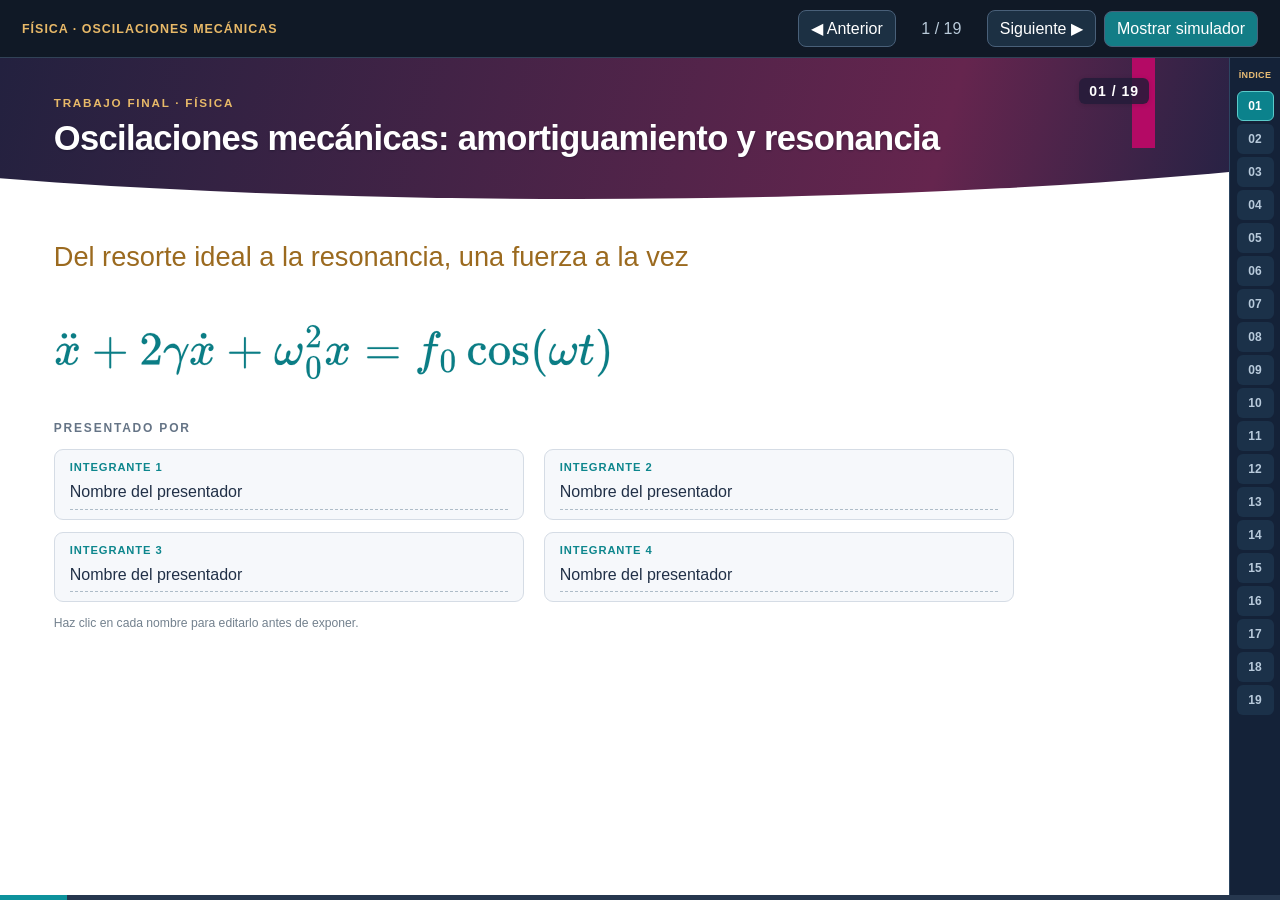
==== commit e872fa20: "Distribucióon en varios archivos" ====
--- a/index.html
+++ b/index.html
@@ -1,434 +1,1808 @@
+<!doctype html>
+<!--
+
+GUÍA DE EDICIÓN DEL HTML (NO APARECE EN LA PRESENTACIÓN)
+
+1) Cada diapositiva empieza por <article class="slide" ...> y termina en </article>.
+   Cambia el contenido textual dentro de <h1>, <p>, <b>, etc.
+2) ECUACIONES: escribe LaTeX directamente entre \( ... \.
+   Ejemplo: <span class="latex-math">\(\omega_0=\sqrt{k/m}\)</span>
+   El procesador MathJax viene incluido y genera las fórmulas al abrir el archivo.
+3) ELIMINAR O REORDENAR: corta o mueve todo el bloque <article class="slide">.
+   El índice lateral y la numeración se actualizan automáticamente.
+4) SIMULADOR: data-sim="ideal" / "damped" / "critical" / "over" /
+   "forced" / "beats" / "resonance". Deja data-sim="" para no demostrar.
+5) ESTILOS: busca <style id="estilos-de-la-presentacion"> en <head>.
+6) PREAJUSTES Y NAVEGACIÓN: busca <script id="navegacion"> al final.
+7) Las notas del presentador ya no aparecen en pantalla; se conservaron
+   junto a cada diapositiva como comentarios de código HTML.
+8) Guarda con extensión .html y abre en el navegador. No requiere servidor.
+
+-->
 <!DOCTYPE html>
-
-<html lang="es"><head><meta charset="utf-8"/><meta content="width=device-width,initial-scale=1" name="viewport"/><title>Oscilaciones mecánicas · Exposición interactiva</title><style>*{box-sizing:border-box}html,body{margin:0;height:100%;font-family:Inter,Arial,sans-serif;background:#0e1522;color:#f0f4f7}button{font:inherit;cursor:pointer}#shell{height:100vh;display:flex;flex-direction:column;overflow:hidden}.toolbar{height:58px;background:#101926;display:flex;align-items:center;justify-content:space-between;padding:0 22px;gap:10px;border-bottom:1px solid #314257;flex-shrink:0}.brand{color:#e8b968;font-weight:800;letter-spacing:.08em;font-size:.78rem}.right{display:flex;align-items:center;gap:8px}.navbutton,.demo{border:1px solid #496079;border-radius:8px;background:#1c3043;color:white;padding:8px 12px}.navbutton:hover,.mini button:hover{background:#2b5365}.primary{background:#137d86}.counter{min-width:75px;text-align:center;color:#b9cad9;font-variant-numeric:tabular-nums}.workspace{flex:1;display:flex;min-height:0;overflow:hidden}.slide{flex:1;min-width:0;overflow:auto;background:#f7f9fc;color:#213047;position:relative;padding:clamp(18px,3.6vw,56px) clamp(22px,4.2vw,65px) 28px}.slide:before{content:'';position:absolute;top:0;left:0;right:0;height:120px;background:linear-gradient(105deg,#23213f,#65254e 76%,#262244);clip-path:ellipse(100% 90% at 50% 0%)}.slide:after{content:'';position:absolute;right:6%;top:0;width:23px;height:90px;background:#b40a65}.slide>header{position:relative;margin-top:0;min-height:106px;z-index:1}.section{font-size:.73rem;letter-spacing:.15em;text-transform:uppercase;color:#e7b968;font-weight:800;margin:0 0 9px}.slide h1{font-size:clamp(1.5rem,2.7vw,2.6rem);line-height:1.16;margin:0 0 24px;color:#fff;font-weight:800;letter-spacing:-.04em;max-width:1000px}.content{position:relative;z-index:2;font-size:clamp(1rem,1.2vw,1.22rem);line-height:1.53;max-width:1300px}.content h3{font-size:1.13em;color:#0d7a82;margin:3px 0 12px}.content p{margin:12px 0}.content b{color:#273d5a}.twocol{display:grid;grid-template-columns:1fr 1fr;gap:clamp(15px,3vw,45px)}.steps{display:grid;gap:12px}.steps>div{display:flex;align-items:flex-start;gap:12px}.dot{color:#ad1260;min-width:29px;font-size:.83rem;font-weight:800;padding-top:3px}.formula{padding:15px 16px;border-radius:9px;border-left:4px solid #0d878c;background:#e7f0f5;margin:14px 0;font-family:Georgia,serif;font-size:clamp(1.2rem,1.5vw,1.7rem);line-height:1.45;overflow-wrap:anywhere}.hero-eq{font:clamp(1.8rem,3.8vw,3.3rem) Georgia,serif;color:#0b7d85;margin:40px 0}.subtitle{font-size:1.7em;color:#9b6a1f}.muted{color:#667789}.footnote{background:#f3eef5;color:#6b6170;border-radius:8px;padding:12px 15px;margin-top:24px;font-size:.86em}.three,.five{display:grid;grid-template-columns:repeat(3,1fr);gap:17px}.five{grid-template-columns:repeat(5,1fr)}.mini{border:1px solid #d3dce4;border-radius:12px;padding:18px;background:white;box-shadow:0 3px 12px #142c4211}.mini h3{margin-top:0}.mini button,.content button{background:#0d7e86;border:0;color:white;border-radius:7px;padding:10px 14px}.figure{display:block;width:100%;object-fit:contain;max-height:340px;border-radius:10px;background:#fff}.figure.large{max-height:430px}.highlight{padding:18px;background:#deeff0;border-radius:10px;font-weight:800;color:#0d6d76;font-size:1.6rem}table{border-collapse:collapse;width:100%;font-size:.95em}td,th{padding:9px 12px;text-align:left;border-bottom:1px solid #d4dee6}th{background:#e7f1f4}.simdock{width:0;min-width:0;transition:width .18s ease;background:#e9eff3;overflow:hidden;border-left:0;display:flex;flex-direction:column}.simdock.open{width:53%;border-left:4px solid #0b7c85}.simhead{height:46px;flex-shrink:0;background:#132437;color:#f2f6f8;display:flex;align-items:center;justify-content:space-between;gap:8px;padding:5px 12px;font-size:.85rem}.simhead button{background:#30465d;color:white;border:0;padding:5px 9px;border-radius:5px}#simFrame{border:0;width:100%;flex:1;min-height:0;background:#f1f5f7}.footer{height:5px;background:#26374e;flex-shrink:0}.progress{height:5px;background:#0d929c;width:0;transition:width .2s}kbd{background:#243953;padding:2px 7px;border-radius:4px;font-size:.78em}@media(max-width:1050px){.five{grid-template-columns:repeat(3,1fr)}.slide{padding:26px 25px}.simdock.open{width:57%}.twocol{grid-template-columns:1fr}.content{font-size:1rem}}@media(max-width:680px){.brand{display:none}.toolbar{padding:0 7px}.right{gap:4px}.navbutton{padding:6px}.slide:before{height:105px}.slide h1{font-size:1.4rem}.slide>header{min-height:110px}.simdock.open{position:absolute;z-index:4;inset:58px 0 5px;width:100%;border-left:0}.three,.five{grid-template-columns:1fr}.content{font-size:1rem}}@media print{.toolbar,.simdock,.footer{display:none}.workspace{height:auto;overflow:visible}.slide{overflow:visible}}
-/* Versión fiel a la distribución matemática de la presentación fuente */
-.slide h1{color:#fff;text-shadow:0 1px 2px #16132670;letter-spacing:-.02em}
-.slide:before{height:155px;clip-path:ellipse(90% 91% at 47% 0%)}
-.slide>header{min-height:128px}
-.slide{background:#fff;padding-top:clamp(18px,3vw,38px)}
-.mathcols{gap:3.2vw;align-items:start}
-.mathline{display:flex;align-items:flex-start;gap:12px;margin:0 0 13px;line-height:1.55;font-size:clamp(.93rem,1.18vw,1.17rem)}
-.mathline .triangle{color:#bb0b70;flex:none;font-size:1.18em;line-height:1.25}
-.latex-math{display:inline-block;vertical-align:middle;max-width:100%;color:inherit}
-.latex-math mjx-container{max-width:100%;margin:0!important}
-.latex-math svg{height:auto;max-height:100%;max-width:100%;overflow:visible;vertical-align:middle}
-.mathline .latex-math{margin-left:2px}
-.formula{background:#fff;border:1px solid #cbd8df;border-left:3px solid #128b91;font:inherit;line-height:1.6;padding:10px 14px;overflow-x:auto;overflow-wrap:normal}
-.formula .latex-math{font-size:1.30em;white-space:nowrap}
-.sourcecards .mini{padding:12px 17px;margin-bottom:14px;box-shadow:none;border-radius:7px}
-.sourcecards .mini h3{font-size:1rem;margin:0;color:#527181}
-.sourcecards .formula{margin:0;padding:7px 2px;border:0;box-shadow:none}
-.sourcecards .formula .latex-math{font-size:1.7em}
-.regime-cards .mini{box-shadow:none;border-radius:7px;padding:13px 15px;min-width:0}
-.regime-cards .mini .formula{padding:8px 6px;max-width:100%;margin:9px 0;font-size:.84em}
-.regime-cards .mini .formula .latex-math{font-size:1em}
-.regime-cards h3{font-size:clamp(.95rem,1.25vw,1.2rem);line-height:1.5}
-.regime-cards h3 .latex-math{font-size:.93em}
-.route>div{display:flex;justify-content:space-between;gap:15px;align-items:center;border-bottom:1px solid #d6d9db;padding:19px 10px;font-size:1.2em}
-.route b{color:#0b8185}.route .latex-math{font-size:1.3em}
-.amplitude-strip{padding:15px;margin-top:15px;background:#f1f7f7;color:#0c7c84;border-radius:6px;text-align:center;font-size:1.3em}
-.smallnote{font-size:.8em}
-.presenters{max-width:960px;margin-top:32px}
-.presenter-label{color:#657486;font-size:.75em;font-weight:800;letter-spacing:.15em}
-.presenter-grid{display:grid;grid-template-columns:repeat(2,minmax(0,1fr));gap:12px 20px}
-.presenter{background:#f6f8fb;border:1px solid #d5dce5;border-radius:9px;padding:9px 15px}
-.presenter span{display:block;font-size:.7em;letter-spacing:.08em;font-weight:800;text-transform:uppercase;color:#0d868d}
-.presenter [contenteditable]{outline:none;border-bottom:1px dashed #aebcc8;padding:4px 0;min-width:0}
-.presenter [contenteditable]:focus{border-color:#0d858b;background:#eaf5f6}
-.presenter-hint{font-size:.76em;color:#73818e;margin:6px 0}
-.hero-eq .latex-math{font-size:.94em}
-@media(max-width:1120px){.mathline{font-size:clamp(.84rem,1.15vw,1.05rem)}.regime-cards .mini{padding:10px}.content{font-size:1rem}}
-@media(max-width:720px){.presenter-grid{grid-template-columns:1fr}.route>div{display:block}.route .latex-math{display:block;margin-top:7px}.mathline{font-size:1rem}.slide>header{min-height:120px}.sourcecards .formula .latex-math{font-size:1.25em}}
-
-/* Índice lateral navegable y numeración de la diapositiva */
-.quick-index{width:51px;flex:0 0 51px;background:#142238;border-left:1px solid #2d4662;display:flex;flex-direction:column;align-items:center;gap:3px;overflow-y:auto;overflow-x:hidden;padding:9px 3px;scrollbar-width:thin;z-index:6}
-.index-caption{font-size:9px;color:#e9bd75;font-weight:800;letter-spacing:.04em;padding:3px 0 8px;text-transform:uppercase}
-.index-item{border:1px solid transparent;background:#1b3149;color:#b8cadb;border-radius:6px;min-height:30px;width:37px;font-size:12px;font-weight:750;padding:3px;flex-shrink:0}
-.index-item:hover{background:#355169;color:#fff}.index-item.active{background:#0b828c;border-color:#5bcbca;color:#fff}
-.slide-numeral{position:absolute;z-index:5;top:20px;right:80px;font-weight:850;font-size:14px;color:#fff;background:#241c39d9;padding:5px 10px;border-radius:6px;font-variant-numeric:tabular-nums;letter-spacing:.07em;box-shadow:0 1px 5px #0002}
-.amplitude-takeaway{font-weight:600}.amplitude-takeaway .latex-math{color:#0e7d87}
-.bar-drawing{width:100%;max-height:275px;border:1px solid #d5e2e9;border-radius:12px;background:#fff}
-/* El simulador ocupa lo disponible, dejando a la derecha el índice accesible */
-.simdock.open{width:52%}
-@media(max-width:1050px){.simdock.open{width:56%}}
-@media(max-width:680px){.quick-index{width:42px;flex-basis:42px}.index-item{width:32px;min-height:28px;font-size:11px}.slide-numeral{right:43px;top:10px;font-size:11px;padding:4px 6px}.simdock.open{width:auto;right:42px;left:0;top:58px;bottom:5px;position:absolute}}
-</style></head><body><div id="shell"><div class="toolbar"><span class="brand">FÍSICA · OSCILACIONES MECÁNICAS</span><div class="right"><button class="navbutton" id="prev">◀ Anterior</button><span class="counter" id="count"></span><button class="navbutton" id="next">Siguiente ▶</button><button class="navbutton primary" id="toggle">Mostrar simulador</button></div></div><div class="workspace"><article class="slide" data-sim="" id="slide-0" style="display:none"><header><div class="section">TRABAJO FINAL · FÍSICA</div><h1>Oscilaciones mecánicas: amortiguamiento y resonancia</h1></header><main class="content"><p class="subtitle">Del resorte ideal a la resonancia, una fuerza a la vez</p><div class="hero-eq"><span class="latex-math" data-latex="\ddot x+2\gamma\dot x+\omega_0^2x=f_0\cos(\omega t)"><mjx-container class="MathJax" jax="SVG"><svg focusable="false" height="2.573ex" role="img" style="vertical-align: -0.687ex;" viewbox="0 -833.9 11788.2 1137.4" width="26.67ex" xmlns="http://www.w3.org/2000/svg"><g fill="currentColor" stroke="currentColor" stroke-width="0" transform="scale(1,-1)"><g data-mml-node="math"><g data-mjx-texclass="ORD" data-mml-node="TeXAtom"><g data-mml-node="mover"><g data-mml-node="mi"><path d="M52 289Q59 331 106 386T222 442Q257 442 286 424T329 379Q371 442 430 442Q467 442 494 420T522 361Q522 332 508 314T481 292T458 288Q439 288 427 299T415 328Q415 374 465 391Q454 404 425 404Q412 404 406 402Q368 386 350 336Q290 115 290 78Q290 50 306 38T341 26Q378 26 414 59T463 140Q466 150 469 151T485 153H489Q504 153 504 145Q504 144 502 134Q486 77 440 33T333 -11Q263 -11 227 52Q186 -10 133 -10H127Q78 -10 57 16T35 71Q35 103 54 123T99 143Q142 143 142 101Q142 81 130 66T107 46T94 41L91 40Q91 39 97 36T113 29T132 26Q168 26 194 71Q203 87 217 139T245 247T261 313Q266 340 266 352Q266 380 251 392T217 404Q177 404 142 372T93 290Q91 281 88 280T72 278H58Q52 284 52 289Z" data-c="1D465"></path></g><g data-mml-node="mo" transform="translate(313.8,-7) translate(-250 0)"><path d="M95 612Q95 633 112 651T153 669T193 652T210 612Q210 588 194 571T152 554L127 560Q95 577 95 612ZM289 611Q289 634 304 649T335 668Q336 668 340 668T346 669Q369 669 386 652T404 612T387 572T346 554Q323 554 306 570T289 611Z" data-c="A8"></path></g></g></g><g data-mml-node="mo" transform="translate(794.2,0)"><path d="M56 237T56 250T70 270H369V420L370 570Q380 583 389 583Q402 583 409 568V270H707Q722 262 722 250T707 230H409V-68Q401 -82 391 -82H389H387Q375 -82 369 -68V230H70Q56 237 56 250Z" data-c="2B"></path></g><g data-mml-node="mn" transform="translate(1794.4,0)"><path d="M109 429Q82 429 66 447T50 491Q50 562 103 614T235 666Q326 666 387 610T449 465Q449 422 429 383T381 315T301 241Q265 210 201 149L142 93L218 92Q375 92 385 97Q392 99 409 186V189H449V186Q448 183 436 95T421 3V0H50V19V31Q50 38 56 46T86 81Q115 113 136 137Q145 147 170 174T204 211T233 244T261 278T284 308T305 340T320 369T333 401T340 431T343 464Q343 527 309 573T212 619Q179 619 154 602T119 569T109 550Q109 549 114 549Q132 549 151 535T170 489Q170 464 154 447T109 429Z" data-c="32"></path></g><g data-mml-node="mi" transform="translate(2294.4,0)"><path d="M31 249Q11 249 11 258Q11 275 26 304T66 365T129 418T206 441Q233 441 239 440Q287 429 318 386T371 255Q385 195 385 170Q385 166 386 166L398 193Q418 244 443 300T486 391T508 430Q510 431 524 431H537Q543 425 543 422Q543 418 522 378T463 251T391 71Q385 55 378 6T357 -100Q341 -165 330 -190T303 -216Q286 -216 286 -188Q286 -138 340 32L346 51L347 69Q348 79 348 100Q348 257 291 317Q251 355 196 355Q148 355 108 329T51 260Q49 251 47 251Q45 249 31 249Z" data-c="1D6FE"></path></g><g data-mjx-texclass="ORD" data-mml-node="TeXAtom" transform="translate(2837.4,0)"><g data-mml-node="mover"><g data-mml-node="mi"><path d="M52 289Q59 331 106 386T222 442Q257 442 286 424T329 379Q371 442 430 442Q467 442 494 420T522 361Q522 332 508 314T481 292T458 288Q439 288 427 299T415 328Q415 374 465 391Q454 404 425 404Q412 404 406 402Q368 386 350 336Q290 115 290 78Q290 50 306 38T341 26Q378 26 414 59T463 140Q466 150 469 151T485 153H489Q504 153 504 145Q504 144 502 134Q486 77 440 33T333 -11Q263 -11 227 52Q186 -10 133 -10H127Q78 -10 57 16T35 71Q35 103 54 123T99 143Q142 143 142 101Q142 81 130 66T107 46T94 41L91 40Q91 39 97 36T113 29T132 26Q168 26 194 71Q203 87 217 139T245 247T261 313Q266 340 266 352Q266 380 251 392T217 404Q177 404 142 372T93 290Q91 281 88 280T72 278H58Q52 284 52 289Z" data-c="1D465"></path></g><g data-mml-node="mo" transform="translate(313.8,-2) translate(-250 0)"><path d="M190 609Q190 637 208 653T252 669Q275 667 292 652T309 609Q309 579 292 564T250 549Q225 549 208 564T190 609Z" data-c="2D9"></path></g></g></g><g data-mml-node="mo" transform="translate(3631.7,0)"><path d="M56 237T56 250T70 270H369V420L370 570Q380 583 389 583Q402 583 409 568V270H707Q722 262 722 250T707 230H409V-68Q401 -82 391 -82H389H387Q375 -82 369 -68V230H70Q56 237 56 250Z" data-c="2B"></path></g><g data-mml-node="msubsup" transform="translate(4631.9,0)"><g data-mml-node="mi"><path d="M495 384Q495 406 514 424T555 443Q574 443 589 425T604 364Q604 334 592 278T555 155T483 38T377 -11Q297 -11 267 66Q266 68 260 61Q201 -11 125 -11Q15 -11 15 139Q15 230 56 325T123 434Q135 441 147 436Q160 429 160 418Q160 406 140 379T94 306T62 208Q61 202 61 187Q61 124 85 100T143 76Q201 76 245 129L253 137V156Q258 297 317 297Q348 297 348 261Q348 243 338 213T318 158L308 135Q309 133 310 129T318 115T334 97T358 83T393 76Q456 76 501 148T546 274Q546 305 533 325T508 357T495 384Z" data-c="1D714"></path></g><g data-mml-node="mn" transform="translate(655,363) scale(0.707)"><path d="M109 429Q82 429 66 447T50 491Q50 562 103 614T235 666Q326 666 387 610T449 465Q449 422 429 383T381 315T301 241Q265 210 201 149L142 93L218 92Q375 92 385 97Q392 99 409 186V189H449V186Q448 183 436 95T421 3V0H50V19V31Q50 38 56 46T86 81Q115 113 136 137Q145 147 170 174T204 211T233 244T261 278T284 308T305 340T320 369T333 401T340 431T343 464Q343 527 309 573T212 619Q179 619 154 602T119 569T109 550Q109 549 114 549Q132 549 151 535T170 489Q170 464 154 447T109 429Z" data-c="32"></path></g><g data-mml-node="mn" transform="translate(655,-287.9) scale(0.707)"><path d="M96 585Q152 666 249 666Q297 666 345 640T423 548Q460 465 460 320Q460 165 417 83Q397 41 362 16T301 -15T250 -22Q224 -22 198 -16T137 16T82 83Q39 165 39 320Q39 494 96 585ZM321 597Q291 629 250 629Q208 629 178 597Q153 571 145 525T137 333Q137 175 145 125T181 46Q209 16 250 16Q290 16 318 46Q347 76 354 130T362 333Q362 478 354 524T321 597Z" data-c="30"></path></g></g><g data-mml-node="mi" transform="translate(5690.4,0)"><path d="M52 289Q59 331 106 386T222 442Q257 442 286 424T329 379Q371 442 430 442Q467 442 494 420T522 361Q522 332 508 314T481 292T458 288Q439 288 427 299T415 328Q415 374 465 391Q454 404 425 404Q412 404 406 402Q368 386 350 336Q290 115 290 78Q290 50 306 38T341 26Q378 26 414 59T463 140Q466 150 469 151T485 153H489Q504 153 504 145Q504 144 502 134Q486 77 440 33T333 -11Q263 -11 227 52Q186 -10 133 -10H127Q78 -10 57 16T35 71Q35 103 54 123T99 143Q142 143 142 101Q142 81 130 66T107 46T94 41L91 40Q91 39 97 36T113 29T132 26Q168 26 194 71Q203 87 217 139T245 247T261 313Q266 340 266 352Q266 380 251 392T217 404Q177 404 142 372T93 290Q91 281 88 280T72 278H58Q52 284 52 289Z" data-c="1D465"></path></g><g data-mml-node="mo" transform="translate(6540.2,0)"><path d="M56 347Q56 360 70 367H707Q722 359 722 347Q722 336 708 328L390 327H72Q56 332 56 347ZM56 153Q56 168 72 173H708Q722 163 722 153Q722 140 707 133H70Q56 140 56 153Z" data-c="3D"></path></g><g data-mml-node="msub" transform="translate(7596,0)"><g data-mml-node="mi"><path d="M118 -162Q120 -162 124 -164T135 -167T147 -168Q160 -168 171 -155T187 -126Q197 -99 221 27T267 267T289 382V385H242Q195 385 192 387Q188 390 188 397L195 425Q197 430 203 430T250 431Q298 431 298 432Q298 434 307 482T319 540Q356 705 465 705Q502 703 526 683T550 630Q550 594 529 578T487 561Q443 561 443 603Q443 622 454 636T478 657L487 662Q471 668 457 668Q445 668 434 658T419 630Q412 601 403 552T387 469T380 433Q380 431 435 431Q480 431 487 430T498 424Q499 420 496 407T491 391Q489 386 482 386T428 385H372L349 263Q301 15 282 -47Q255 -132 212 -173Q175 -205 139 -205Q107 -205 81 -186T55 -132Q55 -95 76 -78T118 -61Q162 -61 162 -103Q162 -122 151 -136T127 -157L118 -162Z" data-c="1D453"></path></g><g data-mml-node="mn" transform="translate(523,-150) scale(0.707)"><path d="M96 585Q152 666 249 666Q297 666 345 640T423 548Q460 465 460 320Q460 165 417 83Q397 41 362 16T301 -15T250 -22Q224 -22 198 -16T137 16T82 83Q39 165 39 320Q39 494 96 585ZM321 597Q291 629 250 629Q208 629 178 597Q153 571 145 525T137 333Q137 175 145 125T181 46Q209 16 250 16Q290 16 318 46Q347 76 354 130T362 333Q362 478 354 524T321 597Z" data-c="30"></path></g></g><g data-mml-node="mi" transform="translate(8689.2,0)"><path d="M370 305T349 305T313 320T297 358Q297 381 312 396Q317 401 317 402T307 404Q281 408 258 408Q209 408 178 376Q131 329 131 219Q131 137 162 90Q203 29 272 29Q313 29 338 55T374 117Q376 125 379 127T395 129H409Q415 123 415 120Q415 116 411 104T395 71T366 33T318 2T249 -11Q163 -11 99 53T34 214Q34 318 99 383T250 448T370 421T404 357Q404 334 387 320Z" data-c="63"></path><path d="M28 214Q28 309 93 378T250 448Q340 448 405 380T471 215Q471 120 407 55T250 -10Q153 -10 91 57T28 214ZM250 30Q372 30 372 193V225V250Q372 272 371 288T364 326T348 362T317 390T268 410Q263 411 252 411Q222 411 195 399Q152 377 139 338T126 246V226Q126 130 145 91Q177 30 250 30Z" data-c="6F" transform="translate(444,0)"></path><path d="M295 316Q295 356 268 385T190 414Q154 414 128 401Q98 382 98 349Q97 344 98 336T114 312T157 287Q175 282 201 278T245 269T277 256Q294 248 310 236T342 195T359 133Q359 71 321 31T198 -10H190Q138 -10 94 26L86 19L77 10Q71 4 65 -1L54 -11H46H42Q39 -11 33 -5V74V132Q33 153 35 157T45 162H54Q66 162 70 158T75 146T82 119T101 77Q136 26 198 26Q295 26 295 104Q295 133 277 151Q257 175 194 187T111 210Q75 227 54 256T33 318Q33 357 50 384T93 424T143 442T187 447H198Q238 447 268 432L283 424L292 431Q302 440 314 448H322H326Q329 448 335 442V310L329 304H301Q295 310 295 316Z" data-c="73" transform="translate(944,0)"></path></g><g data-mml-node="mo" transform="translate(10027.2,0)"><path d="" data-c="2061"></path></g><g data-mml-node="mo" transform="translate(10027.2,0)"><path d="M94 250Q94 319 104 381T127 488T164 576T202 643T244 695T277 729T302 750H315H319Q333 750 333 741Q333 738 316 720T275 667T226 581T184 443T167 250T184 58T225 -81T274 -167T316 -220T333 -241Q333 -250 318 -250H315H302L274 -226Q180 -141 137 -14T94 250Z" data-c="28"></path></g><g data-mml-node="mi" transform="translate(10416.2,0)"><path d="M495 384Q495 406 514 424T555 443Q574 443 589 425T604 364Q604 334 592 278T555 155T483 38T377 -11Q297 -11 267 66Q266 68 260 61Q201 -11 125 -11Q15 -11 15 139Q15 230 56 325T123 434Q135 441 147 436Q160 429 160 418Q160 406 140 379T94 306T62 208Q61 202 61 187Q61 124 85 100T143 76Q201 76 245 129L253 137V156Q258 297 317 297Q348 297 348 261Q348 243 338 213T318 158L308 135Q309 133 310 129T318 115T334 97T358 83T393 76Q456 76 501 148T546 274Q546 305 533 325T508 357T495 384Z" data-c="1D714"></path></g><g data-mml-node="mi" transform="translate(11038.2,0)"><path d="M26 385Q19 392 19 395Q19 399 22 411T27 425Q29 430 36 430T87 431H140L159 511Q162 522 166 540T173 566T179 586T187 603T197 615T211 624T229 626Q247 625 254 615T261 596Q261 589 252 549T232 470L222 433Q222 431 272 431H323Q330 424 330 420Q330 398 317 385H210L174 240Q135 80 135 68Q135 26 162 26Q197 26 230 60T283 144Q285 150 288 151T303 153H307Q322 153 322 145Q322 142 319 133Q314 117 301 95T267 48T216 6T155 -11Q125 -11 98 4T59 56Q57 64 57 83V101L92 241Q127 382 128 383Q128 385 77 385H26Z" data-c="1D461"></path></g><g data-mml-node="mo" transform="translate(11399.2,0)"><path d="M60 749L64 750Q69 750 74 750H86L114 726Q208 641 251 514T294 250Q294 182 284 119T261 12T224 -76T186 -143T145 -194T113 -227T90 -246Q87 -249 86 -250H74Q66 -250 63 -250T58 -247T55 -238Q56 -237 66 -225Q221 -64 221 250T66 725Q56 737 55 738Q55 746 60 749Z" data-c="29"></path></g></g></g></svg></mjx-container></span></div><div class="presenters"><p class="presenter-label">PRESENTADO POR</p><div class="presenter-grid"><div class="presenter">Cristian Leonardo Torres Villamizar</div><div class="presenter">Kevin Mojica Castellanos</div><div class="presenter">Gerson Daniel Santander Parra</div><div class="presenter">Daniel Santiago Narvaez Valderrama</div></div></div></main><div aria-label="Diapositiva 1 de 19" class="slide-numeral">01 / 19</div></article><article class="slide" data-sim="" id="slide-1" style="display:none"><header><div class="section">RUTA</div><h1>Tres fuerzas</h1></header><main class="content"><div class="route">
-<div><b>1 · Fuerza de Hooke</b><span class="latex-math" data-latex="\ddot x+\omega_0^2x=0"><mjx-container class="MathJax" jax="SVG"><svg focusable="false" height="2.573ex" role="img" style="vertical-align: -0.687ex;" viewbox="0 -833.9 5258.6 1137.4" width="11.897ex" xmlns="http://www.w3.org/2000/svg"><g fill="currentColor" stroke="currentColor" stroke-width="0" transform="scale(1,-1)"><g data-mml-node="math"><g data-mjx-texclass="ORD" data-mml-node="TeXAtom"><g data-mml-node="mover"><g data-mml-node="mi"><path d="M52 289Q59 331 106 386T222 442Q257 442 286 424T329 379Q371 442 430 442Q467 442 494 420T522 361Q522 332 508 314T481 292T458 288Q439 288 427 299T415 328Q415 374 465 391Q454 404 425 404Q412 404 406 402Q368 386 350 336Q290 115 290 78Q290 50 306 38T341 26Q378 26 414 59T463 140Q466 150 469 151T485 153H489Q504 153 504 145Q504 144 502 134Q486 77 440 33T333 -11Q263 -11 227 52Q186 -10 133 -10H127Q78 -10 57 16T35 71Q35 103 54 123T99 143Q142 143 142 101Q142 81 130 66T107 46T94 41L91 40Q91 39 97 36T113 29T132 26Q168 26 194 71Q203 87 217 139T245 247T261 313Q266 340 266 352Q266 380 251 392T217 404Q177 404 142 372T93 290Q91 281 88 280T72 278H58Q52 284 52 289Z" data-c="1D465"></path></g><g data-mml-node="mo" transform="translate(313.8,-7) translate(-250 0)"><path d="M95 612Q95 633 112 651T153 669T193 652T210 612Q210 588 194 571T152 554L127 560Q95 577 95 612ZM289 611Q289 634 304 649T335 668Q336 668 340 668T346 669Q369 669 386 652T404 612T387 572T346 554Q323 554 306 570T289 611Z" data-c="A8"></path></g></g></g><g data-mml-node="mo" transform="translate(794.2,0)"><path d="M56 237T56 250T70 270H369V420L370 570Q380 583 389 583Q402 583 409 568V270H707Q722 262 722 250T707 230H409V-68Q401 -82 391 -82H389H387Q375 -82 369 -68V230H70Q56 237 56 250Z" data-c="2B"></path></g><g data-mml-node="msubsup" transform="translate(1794.4,0)"><g data-mml-node="mi"><path d="M495 384Q495 406 514 424T555 443Q574 443 589 425T604 364Q604 334 592 278T555 155T483 38T377 -11Q297 -11 267 66Q266 68 260 61Q201 -11 125 -11Q15 -11 15 139Q15 230 56 325T123 434Q135 441 147 436Q160 429 160 418Q160 406 140 379T94 306T62 208Q61 202 61 187Q61 124 85 100T143 76Q201 76 245 129L253 137V156Q258 297 317 297Q348 297 348 261Q348 243 338 213T318 158L308 135Q309 133 310 129T318 115T334 97T358 83T393 76Q456 76 501 148T546 274Q546 305 533 325T508 357T495 384Z" data-c="1D714"></path></g><g data-mml-node="mn" transform="translate(655,363) scale(0.707)"><path d="M109 429Q82 429 66 447T50 491Q50 562 103 614T235 666Q326 666 387 610T449 465Q449 422 429 383T381 315T301 241Q265 210 201 149L142 93L218 92Q375 92 385 97Q392 99 409 186V189H449V186Q448 183 436 95T421 3V0H50V19V31Q50 38 56 46T86 81Q115 113 136 137Q145 147 170 174T204 211T233 244T261 278T284 308T305 340T320 369T333 401T340 431T343 464Q343 527 309 573T212 619Q179 619 154 602T119 569T109 550Q109 549 114 549Q132 549 151 535T170 489Q170 464 154 447T109 429Z" data-c="32"></path></g><g data-mml-node="mn" transform="translate(655,-287.9) scale(0.707)"><path d="M96 585Q152 666 249 666Q297 666 345 640T423 548Q460 465 460 320Q460 165 417 83Q397 41 362 16T301 -15T250 -22Q224 -22 198 -16T137 16T82 83Q39 165 39 320Q39 494 96 585ZM321 597Q291 629 250 629Q208 629 178 597Q153 571 145 525T137 333Q137 175 145 125T181 46Q209 16 250 16Q290 16 318 46Q347 76 354 130T362 333Q362 478 354 524T321 597Z" data-c="30"></path></g></g><g data-mml-node="mi" transform="translate(2853,0)"><path d="M52 289Q59 331 106 386T222 442Q257 442 286 424T329 379Q371 442 430 442Q467 442 494 420T522 361Q522 332 508 314T481 292T458 288Q439 288 427 299T415 328Q415 374 465 391Q454 404 425 404Q412 404 406 402Q368 386 350 336Q290 115 290 78Q290 50 306 38T341 26Q378 26 414 59T463 140Q466 150 469 151T485 153H489Q504 153 504 145Q504 144 502 134Q486 77 440 33T333 -11Q263 -11 227 52Q186 -10 133 -10H127Q78 -10 57 16T35 71Q35 103 54 123T99 143Q142 143 142 101Q142 81 130 66T107 46T94 41L91 40Q91 39 97 36T113 29T132 26Q168 26 194 71Q203 87 217 139T245 247T261 313Q266 340 266 352Q266 380 251 392T217 404Q177 404 142 372T93 290Q91 281 88 280T72 278H58Q52 284 52 289Z" data-c="1D465"></path></g><g data-mml-node="mo" transform="translate(3702.8,0)"><path d="M56 347Q56 360 70 367H707Q722 359 722 347Q722 336 708 328L390 327H72Q56 332 56 347ZM56 153Q56 168 72 173H708Q722 163 722 153Q722 140 707 133H70Q56 140 56 153Z" data-c="3D"></path></g><g data-mml-node="mn" transform="translate(4758.6,0)"><path d="M96 585Q152 666 249 666Q297 666 345 640T423 548Q460 465 460 320Q460 165 417 83Q397 41 362 16T301 -15T250 -22Q224 -22 198 -16T137 16T82 83Q39 165 39 320Q39 494 96 585ZM321 597Q291 629 250 629Q208 629 178 597Q153 571 145 525T137 333Q137 175 145 125T181 46Q209 16 250 16Q290 16 318 46Q347 76 354 130T362 333Q362 478 354 524T321 597Z" data-c="30"></path></g></g></g></svg></mjx-container></span></div>
-<div><b>2 · Fuerza de Stokes</b><span class="latex-math" data-latex="\ddot x+2\gamma\dot x+\omega_0^2x=0"><mjx-container class="MathJax" jax="SVG"><svg focusable="false" height="2.573ex" role="img" style="vertical-align: -0.687ex;" viewbox="0 -833.9 8096 1137.4" width="18.317ex" xmlns="http://www.w3.org/2000/svg"><g fill="currentColor" stroke="currentColor" stroke-width="0" transform="scale(1,-1)"><g data-mml-node="math"><g data-mjx-texclass="ORD" data-mml-node="TeXAtom"><g data-mml-node="mover"><g data-mml-node="mi"><path d="M52 289Q59 331 106 386T222 442Q257 442 286 424T329 379Q371 442 430 442Q467 442 494 420T522 361Q522 332 508 314T481 292T458 288Q439 288 427 299T415 328Q415 374 465 391Q454 404 425 404Q412 404 406 402Q368 386 350 336Q290 115 290 78Q290 50 306 38T341 26Q378 26 414 59T463 140Q466 150 469 151T485 153H489Q504 153 504 145Q504 144 502 134Q486 77 440 33T333 -11Q263 -11 227 52Q186 -10 133 -10H127Q78 -10 57 16T35 71Q35 103 54 123T99 143Q142 143 142 101Q142 81 130 66T107 46T94 41L91 40Q91 39 97 36T113 29T132 26Q168 26 194 71Q203 87 217 139T245 247T261 313Q266 340 266 352Q266 380 251 392T217 404Q177 404 142 372T93 290Q91 281 88 280T72 278H58Q52 284 52 289Z" data-c="1D465"></path></g><g data-mml-node="mo" transform="translate(313.8,-7) translate(-250 0)"><path d="M95 612Q95 633 112 651T153 669T193 652T210 612Q210 588 194 571T152 554L127 560Q95 577 95 612ZM289 611Q289 634 304 649T335 668Q336 668 340 668T346 669Q369 669 386 652T404 612T387 572T346 554Q323 554 306 570T289 611Z" data-c="A8"></path></g></g></g><g data-mml-node="mo" transform="translate(794.2,0)"><path d="M56 237T56 250T70 270H369V420L370 570Q380 583 389 583Q402 583 409 568V270H707Q722 262 722 250T707 230H409V-68Q401 -82 391 -82H389H387Q375 -82 369 -68V230H70Q56 237 56 250Z" data-c="2B"></path></g><g data-mml-node="mn" transform="translate(1794.4,0)"><path d="M109 429Q82 429 66 447T50 491Q50 562 103 614T235 666Q326 666 387 610T449 465Q449 422 429 383T381 315T301 241Q265 210 201 149L142 93L218 92Q375 92 385 97Q392 99 409 186V189H449V186Q448 183 436 95T421 3V0H50V19V31Q50 38 56 46T86 81Q115 113 136 137Q145 147 170 174T204 211T233 244T261 278T284 308T305 340T320 369T333 401T340 431T343 464Q343 527 309 573T212 619Q179 619 154 602T119 569T109 550Q109 549 114 549Q132 549 151 535T170 489Q170 464 154 447T109 429Z" data-c="32"></path></g><g data-mml-node="mi" transform="translate(2294.4,0)"><path d="M31 249Q11 249 11 258Q11 275 26 304T66 365T129 418T206 441Q233 441 239 440Q287 429 318 386T371 255Q385 195 385 170Q385 166 386 166L398 193Q418 244 443 300T486 391T508 430Q510 431 524 431H537Q543 425 543 422Q543 418 522 378T463 251T391 71Q385 55 378 6T357 -100Q341 -165 330 -190T303 -216Q286 -216 286 -188Q286 -138 340 32L346 51L347 69Q348 79 348 100Q348 257 291 317Q251 355 196 355Q148 355 108 329T51 260Q49 251 47 251Q45 249 31 249Z" data-c="1D6FE"></path></g><g data-mjx-texclass="ORD" data-mml-node="TeXAtom" transform="translate(2837.4,0)"><g data-mml-node="mover"><g data-mml-node="mi"><path d="M52 289Q59 331 106 386T222 442Q257 442 286 424T329 379Q371 442 430 442Q467 442 494 420T522 361Q522 332 508 314T481 292T458 288Q439 288 427 299T415 328Q415 374 465 391Q454 404 425 404Q412 404 406 402Q368 386 350 336Q290 115 290 78Q290 50 306 38T341 26Q378 26 414 59T463 140Q466 150 469 151T485 153H489Q504 153 504 145Q504 144 502 134Q486 77 440 33T333 -11Q263 -11 227 52Q186 -10 133 -10H127Q78 -10 57 16T35 71Q35 103 54 123T99 143Q142 143 142 101Q142 81 130 66T107 46T94 41L91 40Q91 39 97 36T113 29T132 26Q168 26 194 71Q203 87 217 139T245 247T261 313Q266 340 266 352Q266 380 251 392T217 404Q177 404 142 372T93 290Q91 281 88 280T72 278H58Q52 284 52 289Z" data-c="1D465"></path></g><g data-mml-node="mo" transform="translate(313.8,-2) translate(-250 0)"><path d="M190 609Q190 637 208 653T252 669Q275 667 292 652T309 609Q309 579 292 564T250 549Q225 549 208 564T190 609Z" data-c="2D9"></path></g></g></g><g data-mml-node="mo" transform="translate(3631.7,0)"><path d="M56 237T56 250T70 270H369V420L370 570Q380 583 389 583Q402 583 409 568V270H707Q722 262 722 250T707 230H409V-68Q401 -82 391 -82H389H387Q375 -82 369 -68V230H70Q56 237 56 250Z" data-c="2B"></path></g><g data-mml-node="msubsup" transform="translate(4631.9,0)"><g data-mml-node="mi"><path d="M495 384Q495 406 514 424T555 443Q574 443 589 425T604 364Q604 334 592 278T555 155T483 38T377 -11Q297 -11 267 66Q266 68 260 61Q201 -11 125 -11Q15 -11 15 139Q15 230 56 325T123 434Q135 441 147 436Q160 429 160 418Q160 406 140 379T94 306T62 208Q61 202 61 187Q61 124 85 100T143 76Q201 76 245 129L253 137V156Q258 297 317 297Q348 297 348 261Q348 243 338 213T318 158L308 135Q309 133 310 129T318 115T334 97T358 83T393 76Q456 76 501 148T546 274Q546 305 533 325T508 357T495 384Z" data-c="1D714"></path></g><g data-mml-node="mn" transform="translate(655,363) scale(0.707)"><path d="M109 429Q82 429 66 447T50 491Q50 562 103 614T235 666Q326 666 387 610T449 465Q449 422 429 383T381 315T301 241Q265 210 201 149L142 93L218 92Q375 92 385 97Q392 99 409 186V189H449V186Q448 183 436 95T421 3V0H50V19V31Q50 38 56 46T86 81Q115 113 136 137Q145 147 170 174T204 211T233 244T261 278T284 308T305 340T320 369T333 401T340 431T343 464Q343 527 309 573T212 619Q179 619 154 602T119 569T109 550Q109 549 114 549Q132 549 151 535T170 489Q170 464 154 447T109 429Z" data-c="32"></path></g><g data-mml-node="mn" transform="translate(655,-287.9) scale(0.707)"><path d="M96 585Q152 666 249 666Q297 666 345 640T423 548Q460 465 460 320Q460 165 417 83Q397 41 362 16T301 -15T250 -22Q224 -22 198 -16T137 16T82 83Q39 165 39 320Q39 494 96 585ZM321 597Q291 629 250 629Q208 629 178 597Q153 571 145 525T137 333Q137 175 145 125T181 46Q209 16 250 16Q290 16 318 46Q347 76 354 130T362 333Q362 478 354 524T321 597Z" data-c="30"></path></g></g><g data-mml-node="mi" transform="translate(5690.4,0)"><path d="M52 289Q59 331 106 386T222 442Q257 442 286 424T329 379Q371 442 430 442Q467 442 494 420T522 361Q522 332 508 314T481 292T458 288Q439 288 427 299T415 328Q415 374 465 391Q454 404 425 404Q412 404 406 402Q368 386 350 336Q290 115 290 78Q290 50 306 38T341 26Q378 26 414 59T463 140Q466 150 469 151T485 153H489Q504 153 504 145Q504 144 502 134Q486 77 440 33T333 -11Q263 -11 227 52Q186 -10 133 -10H127Q78 -10 57 16T35 71Q35 103 54 123T99 143Q142 143 142 101Q142 81 130 66T107 46T94 41L91 40Q91 39 97 36T113 29T132 26Q168 26 194 71Q203 87 217 139T245 247T261 313Q266 340 266 352Q266 380 251 392T217 404Q177 404 142 372T93 290Q91 281 88 280T72 278H58Q52 284 52 289Z" data-c="1D465"></path></g><g data-mml-node="mo" transform="translate(6540.2,0)"><path d="M56 347Q56 360 70 367H707Q722 359 722 347Q722 336 708 328L390 327H72Q56 332 56 347ZM56 153Q56 168 72 173H708Q722 163 722 153Q722 140 707 133H70Q56 140 56 153Z" data-c="3D"></path></g><g data-mml-node="mn" transform="translate(7596,0)"><path d="M96 585Q152 666 249 666Q297 666 345 640T423 548Q460 465 460 320Q460 165 417 83Q397 41 362 16T301 -15T250 -22Q224 -22 198 -16T137 16T82 83Q39 165 39 320Q39 494 96 585ZM321 597Q291 629 250 629Q208 629 178 597Q153 571 145 525T137 333Q137 175 145 125T181 46Q209 16 250 16Q290 16 318 46Q347 76 354 130T362 333Q362 478 354 524T321 597Z" data-c="30"></path></g></g></g></svg></mjx-container></span></div>
-<div><b>3 · Fuerza de excitación</b><span class="latex-math" data-latex="\ddot x+2\gamma\dot x+\omega_0^2x=f_0\cos(\omega t)"><mjx-container class="MathJax" jax="SVG"><svg focusable="false" height="2.573ex" role="img" style="vertical-align: -0.687ex;" viewbox="0 -833.9 11788.2 1137.4" width="26.67ex" xmlns="http://www.w3.org/2000/svg"><g fill="currentColor" stroke="currentColor" stroke-width="0" transform="scale(1,-1)"><g data-mml-node="math"><g data-mjx-texclass="ORD" data-mml-node="TeXAtom"><g data-mml-node="mover"><g data-mml-node="mi"><path d="M52 289Q59 331 106 386T222 442Q257 442 286 424T329 379Q371 442 430 442Q467 442 494 420T522 361Q522 332 508 314T481 292T458 288Q439 288 427 299T415 328Q415 374 465 391Q454 404 425 404Q412 404 406 402Q368 386 350 336Q290 115 290 78Q290 50 306 38T341 26Q378 26 414 59T463 140Q466 150 469 151T485 153H489Q504 153 504 145Q504 144 502 134Q486 77 440 33T333 -11Q263 -11 227 52Q186 -10 133 -10H127Q78 -10 57 16T35 71Q35 103 54 123T99 143Q142 143 142 101Q142 81 130 66T107 46T94 41L91 40Q91 39 97 36T113 29T132 26Q168 26 194 71Q203 87 217 139T245 247T261 313Q266 340 266 352Q266 380 251 392T217 404Q177 404 142 372T93 290Q91 281 88 280T72 278H58Q52 284 52 289Z" data-c="1D465"></path></g><g data-mml-node="mo" transform="translate(313.8,-7) translate(-250 0)"><path d="M95 612Q95 633 112 651T153 669T193 652T210 612Q210 588 194 571T152 554L127 560Q95 577 95 612ZM289 611Q289 634 304 649T335 668Q336 668 340 668T346 669Q369 669 386 652T404 612T387 572T346 554Q323 554 306 570T289 611Z" data-c="A8"></path></g></g></g><g data-mml-node="mo" transform="translate(794.2,0)"><path d="M56 237T56 250T70 270H369V420L370 570Q380 583 389 583Q402 583 409 568V270H707Q722 262 722 250T707 230H409V-68Q401 -82 391 -82H389H387Q375 -82 369 -68V230H70Q56 237 56 250Z" data-c="2B"></path></g><g data-mml-node="mn" transform="translate(1794.4,0)"><path d="M109 429Q82 429 66 447T50 491Q50 562 103 614T235 666Q326 666 387 610T449 465Q449 422 429 383T381 315T301 241Q265 210 201 149L142 93L218 92Q375 92 385 97Q392 99 409 186V189H449V186Q448 183 436 95T421 3V0H50V19V31Q50 38 56 46T86 81Q115 113 136 137Q145 147 170 174T204 211T233 244T261 278T284 308T305 340T320 369T333 401T340 431T343 464Q343 527 309 573T212 619Q179 619 154 602T119 569T109 550Q109 549 114 549Q132 549 151 535T170 489Q170 464 154 447T109 429Z" data-c="32"></path></g><g data-mml-node="mi" transform="translate(2294.4,0)"><path d="M31 249Q11 249 11 258Q11 275 26 304T66 365T129 418T206 441Q233 441 239 440Q287 429 318 386T371 255Q385 195 385 170Q385 166 386 166L398 193Q418 244 443 300T486 391T508 430Q510 431 524 431H537Q543 425 543 422Q543 418 522 378T463 251T391 71Q385 55 378 6T357 -100Q341 -165 330 -190T303 -216Q286 -216 286 -188Q286 -138 340 32L346 51L347 69Q348 79 348 100Q348 257 291 317Q251 355 196 355Q148 355 108 329T51 260Q49 251 47 251Q45 249 31 249Z" data-c="1D6FE"></path></g><g data-mjx-texclass="ORD" data-mml-node="TeXAtom" transform="translate(2837.4,0)"><g data-mml-node="mover"><g data-mml-node="mi"><path d="M52 289Q59 331 106 386T222 442Q257 442 286 424T329 379Q371 442 430 442Q467 442 494 420T522 361Q522 332 508 314T481 292T458 288Q439 288 427 299T415 328Q415 374 465 391Q454 404 425 404Q412 404 406 402Q368 386 350 336Q290 115 290 78Q290 50 306 38T341 26Q378 26 414 59T463 140Q466 150 469 151T485 153H489Q504 153 504 145Q504 144 502 134Q486 77 440 33T333 -11Q263 -11 227 52Q186 -10 133 -10H127Q78 -10 57 16T35 71Q35 103 54 123T99 143Q142 143 142 101Q142 81 130 66T107 46T94 41L91 40Q91 39 97 36T113 29T132 26Q168 26 194 71Q203 87 217 139T245 247T261 313Q266 340 266 352Q266 380 251 392T217 404Q177 404 142 372T93 290Q91 281 88 280T72 278H58Q52 284 52 289Z" data-c="1D465"></path></g><g data-mml-node="mo" transform="translate(313.8,-2) translate(-250 0)"><path d="M190 609Q190 637 208 653T252 669Q275 667 292 652T309 609Q309 579 292 564T250 549Q225 549 208 564T190 609Z" data-c="2D9"></path></g></g></g><g data-mml-node="mo" transform="translate(3631.7,0)"><path d="M56 237T56 250T70 270H369V420L370 570Q380 583 389 583Q402 583 409 568V270H707Q722 262 722 250T707 230H409V-68Q401 -82 391 -82H389H387Q375 -82 369 -68V230H70Q56 237 56 250Z" data-c="2B"></path></g><g data-mml-node="msubsup" transform="translate(4631.9,0)"><g data-mml-node="mi"><path d="M495 384Q495 406 514 424T555 443Q574 443 589 425T604 364Q604 334 592 278T555 155T483 38T377 -11Q297 -11 267 66Q266 68 260 61Q201 -11 125 -11Q15 -11 15 139Q15 230 56 325T123 434Q135 441 147 436Q160 429 160 418Q160 406 140 379T94 306T62 208Q61 202 61 187Q61 124 85 100T143 76Q201 76 245 129L253 137V156Q258 297 317 297Q348 297 348 261Q348 243 338 213T318 158L308 135Q309 133 310 129T318 115T334 97T358 83T393 76Q456 76 501 148T546 274Q546 305 533 325T508 357T495 384Z" data-c="1D714"></path></g><g data-mml-node="mn" transform="translate(655,363) scale(0.707)"><path d="M109 429Q82 429 66 447T50 491Q50 562 103 614T235 666Q326 666 387 610T449 465Q449 422 429 383T381 315T301 241Q265 210 201 149L142 93L218 92Q375 92 385 97Q392 99 409 186V189H449V186Q448 183 436 95T421 3V0H50V19V31Q50 38 56 46T86 81Q115 113 136 137Q145 147 170 174T204 211T233 244T261 278T284 308T305 340T320 369T333 401T340 431T343 464Q343 527 309 573T212 619Q179 619 154 602T119 569T109 550Q109 549 114 549Q132 549 151 535T170 489Q170 464 154 447T109 429Z" data-c="32"></path></g><g data-mml-node="mn" transform="translate(655,-287.9) scale(0.707)"><path d="M96 585Q152 666 249 666Q297 666 345 640T423 548Q460 465 460 320Q460 165 417 83Q397 41 362 16T301 -15T250 -22Q224 -22 198 -16T137 16T82 83Q39 165 39 320Q39 494 96 585ZM321 597Q291 629 250 629Q208 629 178 597Q153 571 145 525T137 333Q137 175 145 125T181 46Q209 16 250 16Q290 16 318 46Q347 76 354 130T362 333Q362 478 354 524T321 597Z" data-c="30"></path></g></g><g data-mml-node="mi" transform="translate(5690.4,0)"><path d="M52 289Q59 331 106 386T222 442Q257 442 286 424T329 379Q371 442 430 442Q467 442 494 420T522 361Q522 332 508 314T481 292T458 288Q439 288 427 299T415 328Q415 374 465 391Q454 404 425 404Q412 404 406 402Q368 386 350 336Q290 115 290 78Q290 50 306 38T341 26Q378 26 414 59T463 140Q466 150 469 151T485 153H489Q504 153 504 145Q504 144 502 134Q486 77 440 33T333 -11Q263 -11 227 52Q186 -10 133 -10H127Q78 -10 57 16T35 71Q35 103 54 123T99 143Q142 143 142 101Q142 81 130 66T107 46T94 41L91 40Q91 39 97 36T113 29T132 26Q168 26 194 71Q203 87 217 139T245 247T261 313Q266 340 266 352Q266 380 251 392T217 404Q177 404 142 372T93 290Q91 281 88 280T72 278H58Q52 284 52 289Z" data-c="1D465"></path></g><g data-mml-node="mo" transform="translate(6540.2,0)"><path d="M56 347Q56 360 70 367H707Q722 359 722 347Q722 336 708 328L390 327H72Q56 332 56 347ZM56 153Q56 168 72 173H708Q722 163 722 153Q722 140 707 133H70Q56 140 56 153Z" data-c="3D"></path></g><g data-mml-node="msub" transform="translate(7596,0)"><g data-mml-node="mi"><path d="M118 -162Q120 -162 124 -164T135 -167T147 -168Q160 -168 171 -155T187 -126Q197 -99 221 27T267 267T289 382V385H242Q195 385 192 387Q188 390 188 397L195 425Q197 430 203 430T250 431Q298 431 298 432Q298 434 307 482T319 540Q356 705 465 705Q502 703 526 683T550 630Q550 594 529 578T487 561Q443 561 443 603Q443 622 454 636T478 657L487 662Q471 668 457 668Q445 668 434 658T419 630Q412 601 403 552T387 469T380 433Q380 431 435 431Q480 431 487 430T498 424Q499 420 496 407T491 391Q489 386 482 386T428 385H372L349 263Q301 15 282 -47Q255 -132 212 -173Q175 -205 139 -205Q107 -205 81 -186T55 -132Q55 -95 76 -78T118 -61Q162 -61 162 -103Q162 -122 151 -136T127 -157L118 -162Z" data-c="1D453"></path></g><g data-mml-node="mn" transform="translate(523,-150) scale(0.707)"><path d="M96 585Q152 666 249 666Q297 666 345 640T423 548Q460 465 460 320Q460 165 417 83Q397 41 362 16T301 -15T250 -22Q224 -22 198 -16T137 16T82 83Q39 165 39 320Q39 494 96 585ZM321 597Q291 629 250 629Q208 629 178 597Q153 571 145 525T137 333Q137 175 145 125T181 46Q209 16 250 16Q290 16 318 46Q347 76 354 130T362 333Q362 478 354 524T321 597Z" data-c="30"></path></g></g><g data-mml-node="mi" transform="translate(8689.2,0)"><path d="M370 305T349 305T313 320T297 358Q297 381 312 396Q317 401 317 402T307 404Q281 408 258 408Q209 408 178 376Q131 329 131 219Q131 137 162 90Q203 29 272 29Q313 29 338 55T374 117Q376 125 379 127T395 129H409Q415 123 415 120Q415 116 411 104T395 71T366 33T318 2T249 -11Q163 -11 99 53T34 214Q34 318 99 383T250 448T370 421T404 357Q404 334 387 320Z" data-c="63"></path><path d="M28 214Q28 309 93 378T250 448Q340 448 405 380T471 215Q471 120 407 55T250 -10Q153 -10 91 57T28 214ZM250 30Q372 30 372 193V225V250Q372 272 371 288T364 326T348 362T317 390T268 410Q263 411 252 411Q222 411 195 399Q152 377 139 338T126 246V226Q126 130 145 91Q177 30 250 30Z" data-c="6F" transform="translate(444,0)"></path><path d="M295 316Q295 356 268 385T190 414Q154 414 128 401Q98 382 98 349Q97 344 98 336T114 312T157 287Q175 282 201 278T245 269T277 256Q294 248 310 236T342 195T359 133Q359 71 321 31T198 -10H190Q138 -10 94 26L86 19L77 10Q71 4 65 -1L54 -11H46H42Q39 -11 33 -5V74V132Q33 153 35 157T45 162H54Q66 162 70 158T75 146T82 119T101 77Q136 26 198 26Q295 26 295 104Q295 133 277 151Q257 175 194 187T111 210Q75 227 54 256T33 318Q33 357 50 384T93 424T143 442T187 447H198Q238 447 268 432L283 424L292 431Q302 440 314 448H322H326Q329 448 335 442V310L329 304H301Q295 310 295 316Z" data-c="73" transform="translate(944,0)"></path></g><g data-mml-node="mo" transform="translate(10027.2,0)"><path d="" data-c="2061"></path></g><g data-mml-node="mo" transform="translate(10027.2,0)"><path d="M94 250Q94 319 104 381T127 488T164 576T202 643T244 695T277 729T302 750H315H319Q333 750 333 741Q333 738 316 720T275 667T226 581T184 443T167 250T184 58T225 -81T274 -167T316 -220T333 -241Q333 -250 318 -250H315H302L274 -226Q180 -141 137 -14T94 250Z" data-c="28"></path></g><g data-mml-node="mi" transform="translate(10416.2,0)"><path d="M495 384Q495 406 514 424T555 443Q574 443 589 425T604 364Q604 334 592 278T555 155T483 38T377 -11Q297 -11 267 66Q266 68 260 61Q201 -11 125 -11Q15 -11 15 139Q15 230 56 325T123 434Q135 441 147 436Q160 429 160 418Q160 406 140 379T94 306T62 208Q61 202 61 187Q61 124 85 100T143 76Q201 76 245 129L253 137V156Q258 297 317 297Q348 297 348 261Q348 243 338 213T318 158L308 135Q309 133 310 129T318 115T334 97T358 83T393 76Q456 76 501 148T546 274Q546 305 533 325T508 357T495 384Z" data-c="1D714"></path></g><g data-mml-node="mi" transform="translate(11038.2,0)"><path d="M26 385Q19 392 19 395Q19 399 22 411T27 425Q29 430 36 430T87 431H140L159 511Q162 522 166 540T173 566T179 586T187 603T197 615T211 624T229 626Q247 625 254 615T261 596Q261 589 252 549T232 470L222 433Q222 431 272 431H323Q330 424 330 420Q330 398 317 385H210L174 240Q135 80 135 68Q135 26 162 26Q197 26 230 60T283 144Q285 150 288 151T303 153H307Q322 153 322 145Q322 142 319 133Q314 117 301 95T267 48T216 6T155 -11Q125 -11 98 4T59 56Q57 64 57 83V101L92 241Q127 382 128 383Q128 385 77 385H26Z" data-c="1D461"></path></g><g data-mml-node="mo" transform="translate(11399.2,0)"><path d="M60 749L64 750Q69 750 74 750H86L114 726Q208 641 251 514T294 250Q294 182 284 119T261 12T224 -76T186 -143T145 -194T113 -227T90 -246Q87 -249 86 -250H74Q66 -250 63 -250T58 -247T55 -238Q56 -237 66 -225Q221 -64 221 250T66 725Q56 737 55 738Q55 746 60 749Z" data-c="29"></path></g></g></g></svg></mjx-container></span></div>
-<div><b>4 · Resonancia</b><span class="latex-math" data-latex="\omega\approx\omega_0"><mjx-container class="MathJax" jax="SVG"><svg focusable="false" height="1.467ex" role="img" style="vertical-align: -0.375ex;" viewbox="0 -483 3014.1 648.6" width="6.819ex" xmlns="http://www.w3.org/2000/svg"><g fill="currentColor" stroke="currentColor" stroke-width="0" transform="scale(1,-1)"><g data-mml-node="math"><g data-mml-node="mi"><path d="M495 384Q495 406 514 424T555 443Q574 443 589 425T604 364Q604 334 592 278T555 155T483 38T377 -11Q297 -11 267 66Q266 68 260 61Q201 -11 125 -11Q15 -11 15 139Q15 230 56 325T123 434Q135 441 147 436Q160 429 160 418Q160 406 140 379T94 306T62 208Q61 202 61 187Q61 124 85 100T143 76Q201 76 245 129L253 137V156Q258 297 317 297Q348 297 348 261Q348 243 338 213T318 158L308 135Q309 133 310 129T318 115T334 97T358 83T393 76Q456 76 501 148T546 274Q546 305 533 325T508 357T495 384Z" data-c="1D714"></path></g><g data-mml-node="mo" transform="translate(899.8,0)"><path d="M55 319Q55 360 72 393T114 444T163 472T205 482Q207 482 213 482T223 483Q262 483 296 468T393 413L443 381Q502 346 553 346Q609 346 649 375T694 454Q694 465 698 474T708 483Q722 483 722 452Q722 386 675 338T555 289Q514 289 468 310T388 357T308 404T224 426Q164 426 125 393T83 318Q81 289 69 289Q55 289 55 319ZM55 85Q55 126 72 159T114 210T163 238T205 248Q207 248 213 248T223 249Q262 249 296 234T393 179L443 147Q502 112 553 112Q609 112 649 141T694 220Q694 249 708 249T722 217Q722 153 675 104T555 55Q514 55 468 76T388 123T308 170T224 192Q164 192 125 159T83 84Q80 55 69 55Q55 55 55 85Z" data-c="2248"></path></g><g data-mml-node="msub" transform="translate(1955.6,0)"><g data-mml-node="mi"><path d="M495 384Q495 406 514 424T555 443Q574 443 589 425T604 364Q604 334 592 278T555 155T483 38T377 -11Q297 -11 267 66Q266 68 260 61Q201 -11 125 -11Q15 -11 15 139Q15 230 56 325T123 434Q135 441 147 436Q160 429 160 418Q160 406 140 379T94 306T62 208Q61 202 61 187Q61 124 85 100T143 76Q201 76 245 129L253 137V156Q258 297 317 297Q348 297 348 261Q348 243 338 213T318 158L308 135Q309 133 310 129T318 115T334 97T358 83T393 76Q456 76 501 148T546 274Q546 305 533 325T508 357T495 384Z" data-c="1D714"></path></g><g data-mml-node="mn" transform="translate(655,-150) scale(0.707)"><path d="M96 585Q152 666 249 666Q297 666 345 640T423 548Q460 465 460 320Q460 165 417 83Q397 41 362 16T301 -15T250 -22Q224 -22 198 -16T137 16T82 83Q39 165 39 320Q39 494 96 585ZM321 597Q291 629 250 629Q208 629 178 597Q153 571 145 525T137 333Q137 175 145 125T181 46Q209 16 250 16Q290 16 318 46Q347 76 354 130T362 333Q362 478 354 524T321 597Z" data-c="30"></path></g></g></g></g></svg></mjx-container></span></div></div></main><div aria-label="Diapositiva 2 de 19" class="slide-numeral">02 / 19</div></article><article class="slide" data-sim="" id="slide-2" style="display:none"><header><div class="section">ETAPA 1 · FUERZA DE HOOKE</div><h1>Una fuerza opuesta a la posición</h1></header><main class="content"><div class="twocol mathcols"><div>
-<div class="mathline"><span class="triangle">▸</span><span>Ley de Hooke: <span class="latex-math" data-latex="F_H=-kx"><mjx-container class="MathJax" jax="SVG"><svg focusable="false" height="1.91ex" role="img" style="vertical-align: -0.339ex;" viewbox="0 -694 4558.5 844" width="10.313ex" xmlns="http://www.w3.org/2000/svg"><g fill="currentColor" stroke="currentColor" stroke-width="0" transform="scale(1,-1)"><g data-mml-node="math"><g data-mml-node="msub"><g data-mml-node="mi"><path d="M48 1Q31 1 31 11Q31 13 34 25Q38 41 42 43T65 46Q92 46 125 49Q139 52 144 61Q146 66 215 342T285 622Q285 629 281 629Q273 632 228 634H197Q191 640 191 642T193 659Q197 676 203 680H742Q749 676 749 669Q749 664 736 557T722 447Q720 440 702 440H690Q683 445 683 453Q683 454 686 477T689 530Q689 560 682 579T663 610T626 626T575 633T503 634H480Q398 633 393 631Q388 629 386 623Q385 622 352 492L320 363H375Q378 363 398 363T426 364T448 367T472 374T489 386Q502 398 511 419T524 457T529 475Q532 480 548 480H560Q567 475 567 470Q567 467 536 339T502 207Q500 200 482 200H470Q463 206 463 212Q463 215 468 234T473 274Q473 303 453 310T364 317H309L277 190Q245 66 245 60Q245 46 334 46H359Q365 40 365 39T363 19Q359 6 353 0H336Q295 2 185 2Q120 2 86 2T48 1Z" data-c="1D439"></path></g><g data-mml-node="mi" transform="translate(676,-150) scale(0.707)"><path d="M228 637Q194 637 192 641Q191 643 191 649Q191 673 202 682Q204 683 219 683Q260 681 355 681Q389 681 418 681T463 682T483 682Q499 682 499 672Q499 670 497 658Q492 641 487 638H485Q483 638 480 638T473 638T464 637T455 637Q416 636 405 634T387 623Q384 619 355 500Q348 474 340 442T328 395L324 380Q324 378 469 378H614L615 381Q615 384 646 504Q674 619 674 627T617 637Q594 637 587 639T580 648Q580 650 582 660Q586 677 588 679T604 682Q609 682 646 681T740 680Q802 680 835 681T871 682Q888 682 888 672Q888 645 876 638H874Q872 638 869 638T862 638T853 637T844 637Q805 636 794 634T776 623Q773 618 704 340T634 58Q634 51 638 51Q646 48 692 46H723Q729 38 729 37T726 19Q722 6 716 0H701Q664 2 567 2Q533 2 504 2T458 2T437 1Q420 1 420 10Q420 15 423 24Q428 43 433 45Q437 46 448 46H454Q481 46 514 49Q520 50 522 50T528 55T534 64T540 82T547 110T558 153Q565 181 569 198Q602 330 602 331T457 332H312L279 197Q245 63 245 58Q245 51 253 49T303 46H334Q340 38 340 37T337 19Q333 6 327 0H312Q275 2 178 2Q144 2 115 2T69 2T48 1Q31 1 31 10Q31 12 34 24Q39 43 44 45Q48 46 59 46H65Q92 46 125 49Q139 52 144 61Q147 65 216 339T285 628Q285 635 228 637Z" data-c="1D43B"></path></g></g><g data-mml-node="mo" transform="translate(1631.7,0)"><path d="M56 347Q56 360 70 367H707Q722 359 722 347Q722 336 708 328L390 327H72Q56 332 56 347ZM56 153Q56 168 72 173H708Q722 163 722 153Q722 140 707 133H70Q56 140 56 153Z" data-c="3D"></path></g><g data-mml-node="mo" transform="translate(2687.5,0)"><path d="M84 237T84 250T98 270H679Q694 262 694 250T679 230H98Q84 237 84 250Z" data-c="2212"></path></g><g data-mml-node="mi" transform="translate(3465.5,0)"><path d="M121 647Q121 657 125 670T137 683Q138 683 209 688T282 694Q294 694 294 686Q294 679 244 477Q194 279 194 272Q213 282 223 291Q247 309 292 354T362 415Q402 442 438 442Q468 442 485 423T503 369Q503 344 496 327T477 302T456 291T438 288Q418 288 406 299T394 328Q394 353 410 369T442 390L458 393Q446 405 434 405H430Q398 402 367 380T294 316T228 255Q230 254 243 252T267 246T293 238T320 224T342 206T359 180T365 147Q365 130 360 106T354 66Q354 26 381 26Q429 26 459 145Q461 153 479 153H483Q499 153 499 144Q499 139 496 130Q455 -11 378 -11Q333 -11 305 15T277 90Q277 108 280 121T283 145Q283 167 269 183T234 206T200 217T182 220H180Q168 178 159 139T145 81T136 44T129 20T122 7T111 -2Q98 -11 83 -11Q66 -11 57 -1T48 16Q48 26 85 176T158 471L195 616Q196 629 188 632T149 637H144Q134 637 131 637T124 640T121 647Z" data-c="1D458"></path></g><g data-mml-node="mi" transform="translate(3986.5,0)"><path d="M52 289Q59 331 106 386T222 442Q257 442 286 424T329 379Q371 442 430 442Q467 442 494 420T522 361Q522 332 508 314T481 292T458 288Q439 288 427 299T415 328Q415 374 465 391Q454 404 425 404Q412 404 406 402Q368 386 350 336Q290 115 290 78Q290 50 306 38T341 26Q378 26 414 59T463 140Q466 150 469 151T485 153H489Q504 153 504 145Q504 144 502 134Q486 77 440 33T333 -11Q263 -11 227 52Q186 -10 133 -10H127Q78 -10 57 16T35 71Q35 103 54 123T99 143Q142 143 142 101Q142 81 130 66T107 46T94 41L91 40Q91 39 97 36T113 29T132 26Q168 26 194 71Q203 87 217 139T245 247T261 313Q266 340 266 352Q266 380 251 392T217 404Q177 404 142 372T93 290Q91 281 88 280T72 278H58Q52 284 52 289Z" data-c="1D465"></path></g></g></g></svg></mjx-container></span></span></div>
-<div class="mathline"><span class="triangle">▸</span><span>Segunda ley de Newton: <span class="latex-math" data-latex="\sum F=m\ddot x"><mjx-container class="MathJax" jax="SVG"><svg focusable="false" height="2.29ex" role="img" style="vertical-align: -0.566ex;" viewbox="0 -762 4755.2 1012" width="10.758ex" xmlns="http://www.w3.org/2000/svg"><g fill="currentColor" stroke="currentColor" stroke-width="0" transform="scale(1,-1)"><g data-mml-node="math"><g data-mml-node="mo"><path d="M61 748Q64 750 489 750H913L954 640Q965 609 976 579T993 533T999 516H979L959 517Q936 579 886 621T777 682Q724 700 655 705T436 710H319Q183 710 183 709Q186 706 348 484T511 259Q517 250 513 244L490 216Q466 188 420 134T330 27L149 -187Q149 -188 362 -188Q388 -188 436 -188T506 -189Q679 -189 778 -162T936 -43Q946 -27 959 6H999L913 -249L489 -250Q65 -250 62 -248Q56 -246 56 -239Q56 -234 118 -161Q186 -81 245 -11L428 206Q428 207 242 462L57 717L56 728Q56 744 61 748Z" data-c="2211"></path></g><g data-mml-node="mi" transform="translate(1222.7,0)"><path d="M48 1Q31 1 31 11Q31 13 34 25Q38 41 42 43T65 46Q92 46 125 49Q139 52 144 61Q146 66 215 342T285 622Q285 629 281 629Q273 632 228 634H197Q191 640 191 642T193 659Q197 676 203 680H742Q749 676 749 669Q749 664 736 557T722 447Q720 440 702 440H690Q683 445 683 453Q683 454 686 477T689 530Q689 560 682 579T663 610T626 626T575 633T503 634H480Q398 633 393 631Q388 629 386 623Q385 622 352 492L320 363H375Q378 363 398 363T426 364T448 367T472 374T489 386Q502 398 511 419T524 457T529 475Q532 480 548 480H560Q567 475 567 470Q567 467 536 339T502 207Q500 200 482 200H470Q463 206 463 212Q463 215 468 234T473 274Q473 303 453 310T364 317H309L277 190Q245 66 245 60Q245 46 334 46H359Q365 40 365 39T363 19Q359 6 353 0H336Q295 2 185 2Q120 2 86 2T48 1Z" data-c="1D439"></path></g><g data-mml-node="mo" transform="translate(2249.4,0)"><path d="M56 347Q56 360 70 367H707Q722 359 722 347Q722 336 708 328L390 327H72Q56 332 56 347ZM56 153Q56 168 72 173H708Q722 163 722 153Q722 140 707 133H70Q56 140 56 153Z" data-c="3D"></path></g><g data-mml-node="mi" transform="translate(3305.2,0)"><path d="M21 287Q22 293 24 303T36 341T56 388T88 425T132 442T175 435T205 417T221 395T229 376L231 369Q231 367 232 367L243 378Q303 442 384 442Q401 442 415 440T441 433T460 423T475 411T485 398T493 385T497 373T500 364T502 357L510 367Q573 442 659 442Q713 442 746 415T780 336Q780 285 742 178T704 50Q705 36 709 31T724 26Q752 26 776 56T815 138Q818 149 821 151T837 153Q857 153 857 145Q857 144 853 130Q845 101 831 73T785 17T716 -10Q669 -10 648 17T627 73Q627 92 663 193T700 345Q700 404 656 404H651Q565 404 506 303L499 291L466 157Q433 26 428 16Q415 -11 385 -11Q372 -11 364 -4T353 8T350 18Q350 29 384 161L420 307Q423 322 423 345Q423 404 379 404H374Q288 404 229 303L222 291L189 157Q156 26 151 16Q138 -11 108 -11Q95 -11 87 -5T76 7T74 17Q74 30 112 181Q151 335 151 342Q154 357 154 369Q154 405 129 405Q107 405 92 377T69 316T57 280Q55 278 41 278H27Q21 284 21 287Z" data-c="1D45A"></path></g><g data-mjx-texclass="ORD" data-mml-node="TeXAtom" transform="translate(4183.2,0)"><g data-mml-node="mover"><g data-mml-node="mi"><path d="M52 289Q59 331 106 386T222 442Q257 442 286 424T329 379Q371 442 430 442Q467 442 494 420T522 361Q522 332 508 314T481 292T458 288Q439 288 427 299T415 328Q415 374 465 391Q454 404 425 404Q412 404 406 402Q368 386 350 336Q290 115 290 78Q290 50 306 38T341 26Q378 26 414 59T463 140Q466 150 469 151T485 153H489Q504 153 504 145Q504 144 502 134Q486 77 440 33T333 -11Q263 -11 227 52Q186 -10 133 -10H127Q78 -10 57 16T35 71Q35 103 54 123T99 143Q142 143 142 101Q142 81 130 66T107 46T94 41L91 40Q91 39 97 36T113 29T132 26Q168 26 194 71Q203 87 217 139T245 247T261 313Q266 340 266 352Q266 380 251 392T217 404Q177 404 142 372T93 290Q91 281 88 280T72 278H58Q52 284 52 289Z" data-c="1D465"></path></g><g data-mml-node="mo" transform="translate(313.8,-7) translate(-250 0)"><path d="M95 612Q95 633 112 651T153 669T193 652T210 612Q210 588 194 571T152 554L127 560Q95 577 95 612ZM289 611Q289 634 304 649T335 668Q336 668 340 668T346 669Q369 669 386 652T404 612T387 572T346 554Q323 554 306 570T289 611Z" data-c="A8"></path></g></g></g></g></g></svg></mjx-container></span></span></div>
-<div class="mathline"><span class="triangle">▸</span><span>Ecuación: <span class="latex-math" data-latex="-kx=m\ddot x\Rightarrow\ddot x+\frac{k}{m}x=0"><mjx-container class="MathJax" jax="SVG"><svg focusable="false" height="2.8ex" role="img" style="vertical-align: -0.798ex;" viewbox="0 -884.7 11471 1237.5" width="25.952ex" xmlns="http://www.w3.org/2000/svg"><g fill="currentColor" stroke="currentColor" stroke-width="0" transform="scale(1,-1)"><g data-mml-node="math"><g data-mml-node="mo"><path d="M84 237T84 250T98 270H679Q694 262 694 250T679 230H98Q84 237 84 250Z" data-c="2212"></path></g><g data-mml-node="mi" transform="translate(778,0)"><path d="M121 647Q121 657 125 670T137 683Q138 683 209 688T282 694Q294 694 294 686Q294 679 244 477Q194 279 194 272Q213 282 223 291Q247 309 292 354T362 415Q402 442 438 442Q468 442 485 423T503 369Q503 344 496 327T477 302T456 291T438 288Q418 288 406 299T394 328Q394 353 410 369T442 390L458 393Q446 405 434 405H430Q398 402 367 380T294 316T228 255Q230 254 243 252T267 246T293 238T320 224T342 206T359 180T365 147Q365 130 360 106T354 66Q354 26 381 26Q429 26 459 145Q461 153 479 153H483Q499 153 499 144Q499 139 496 130Q455 -11 378 -11Q333 -11 305 15T277 90Q277 108 280 121T283 145Q283 167 269 183T234 206T200 217T182 220H180Q168 178 159 139T145 81T136 44T129 20T122 7T111 -2Q98 -11 83 -11Q66 -11 57 -1T48 16Q48 26 85 176T158 471L195 616Q196 629 188 632T149 637H144Q134 637 131 637T124 640T121 647Z" data-c="1D458"></path></g><g data-mml-node="mi" transform="translate(1299,0)"><path d="M52 289Q59 331 106 386T222 442Q257 442 286 424T329 379Q371 442 430 442Q467 442 494 420T522 361Q522 332 508 314T481 292T458 288Q439 288 427 299T415 328Q415 374 465 391Q454 404 425 404Q412 404 406 402Q368 386 350 336Q290 115 290 78Q290 50 306 38T341 26Q378 26 414 59T463 140Q466 150 469 151T485 153H489Q504 153 504 145Q504 144 502 134Q486 77 440 33T333 -11Q263 -11 227 52Q186 -10 133 -10H127Q78 -10 57 16T35 71Q35 103 54 123T99 143Q142 143 142 101Q142 81 130 66T107 46T94 41L91 40Q91 39 97 36T113 29T132 26Q168 26 194 71Q203 87 217 139T245 247T261 313Q266 340 266 352Q266 380 251 392T217 404Q177 404 142 372T93 290Q91 281 88 280T72 278H58Q52 284 52 289Z" data-c="1D465"></path></g><g data-mml-node="mo" transform="translate(2148.8,0)"><path d="M56 347Q56 360 70 367H707Q722 359 722 347Q722 336 708 328L390 327H72Q56 332 56 347ZM56 153Q56 168 72 173H708Q722 163 722 153Q722 140 707 133H70Q56 140 56 153Z" data-c="3D"></path></g><g data-mml-node="mi" transform="translate(3204.6,0)"><path d="M21 287Q22 293 24 303T36 341T56 388T88 425T132 442T175 435T205 417T221 395T229 376L231 369Q231 367 232 367L243 378Q303 442 384 442Q401 442 415 440T441 433T460 423T475 411T485 398T493 385T497 373T500 364T502 357L510 367Q573 442 659 442Q713 442 746 415T780 336Q780 285 742 178T704 50Q705 36 709 31T724 26Q752 26 776 56T815 138Q818 149 821 151T837 153Q857 153 857 145Q857 144 853 130Q845 101 831 73T785 17T716 -10Q669 -10 648 17T627 73Q627 92 663 193T700 345Q700 404 656 404H651Q565 404 506 303L499 291L466 157Q433 26 428 16Q415 -11 385 -11Q372 -11 364 -4T353 8T350 18Q350 29 384 161L420 307Q423 322 423 345Q423 404 379 404H374Q288 404 229 303L222 291L189 157Q156 26 151 16Q138 -11 108 -11Q95 -11 87 -5T76 7T74 17Q74 30 112 181Q151 335 151 342Q154 357 154 369Q154 405 129 405Q107 405 92 377T69 316T57 280Q55 278 41 278H27Q21 284 21 287Z" data-c="1D45A"></path></g><g data-mjx-texclass="ORD" data-mml-node="TeXAtom" transform="translate(4082.6,0)"><g data-mml-node="mover"><g data-mml-node="mi"><path d="M52 289Q59 331 106 386T222 442Q257 442 286 424T329 379Q371 442 430 442Q467 442 494 420T522 361Q522 332 508 314T481 292T458 288Q439 288 427 299T415 328Q415 374 465 391Q454 404 425 404Q412 404 406 402Q368 386 350 336Q290 115 290 78Q290 50 306 38T341 26Q378 26 414 59T463 140Q466 150 469 151T485 153H489Q504 153 504 145Q504 144 502 134Q486 77 440 33T333 -11Q263 -11 227 52Q186 -10 133 -10H127Q78 -10 57 16T35 71Q35 103 54 123T99 143Q142 143 142 101Q142 81 130 66T107 46T94 41L91 40Q91 39 97 36T113 29T132 26Q168 26 194 71Q203 87 217 139T245 247T261 313Q266 340 266 352Q266 380 251 392T217 404Q177 404 142 372T93 290Q91 281 88 280T72 278H58Q52 284 52 289Z" data-c="1D465"></path></g><g data-mml-node="mo" transform="translate(313.8,-7) translate(-250 0)"><path d="M95 612Q95 633 112 651T153 669T193 652T210 612Q210 588 194 571T152 554L127 560Q95 577 95 612ZM289 611Q289 634 304 649T335 668Q336 668 340 668T346 669Q369 669 386 652T404 612T387 572T346 554Q323 554 306 570T289 611Z" data-c="A8"></path></g></g></g><g data-mml-node="mo" transform="translate(4932.3,0)"><path d="M580 514Q580 525 596 525Q601 525 604 525T609 525T613 524T615 523T617 520T619 517T622 512Q659 438 720 381T831 300T927 263Q944 258 944 250T935 239T898 228T840 204Q696 134 622 -12Q618 -21 615 -22T600 -24Q580 -24 580 -17Q580 -13 585 0Q620 69 671 123L681 133H70Q56 140 56 153Q56 168 72 173H725L735 181Q774 211 852 250Q851 251 834 259T789 283T735 319L725 327H72Q56 332 56 347Q56 360 70 367H681L671 377Q638 412 609 458T580 514Z" data-c="21D2"></path></g><g data-mjx-texclass="ORD" data-mml-node="TeXAtom" transform="translate(6210.1,0)"><g data-mml-node="mover"><g data-mml-node="mi"><path d="M52 289Q59 331 106 386T222 442Q257 442 286 424T329 379Q371 442 430 442Q467 442 494 420T522 361Q522 332 508 314T481 292T458 288Q439 288 427 299T415 328Q415 374 465 391Q454 404 425 404Q412 404 406 402Q368 386 350 336Q290 115 290 78Q290 50 306 38T341 26Q378 26 414 59T463 140Q466 150 469 151T485 153H489Q504 153 504 145Q504 144 502 134Q486 77 440 33T333 -11Q263 -11 227 52Q186 -10 133 -10H127Q78 -10 57 16T35 71Q35 103 54 123T99 143Q142 143 142 101Q142 81 130 66T107 46T94 41L91 40Q91 39 97 36T113 29T132 26Q168 26 194 71Q203 87 217 139T245 247T261 313Q266 340 266 352Q266 380 251 392T217 404Q177 404 142 372T93 290Q91 281 88 280T72 278H58Q52 284 52 289Z" data-c="1D465"></path></g><g data-mml-node="mo" transform="translate(313.8,-7) translate(-250 0)"><path d="M95 612Q95 633 112 651T153 669T193 652T210 612Q210 588 194 571T152 554L127 560Q95 577 95 612ZM289 611Q289 634 304 649T335 668Q336 668 340 668T346 669Q369 669 386 652T404 612T387 572T346 554Q323 554 306 570T289 611Z" data-c="A8"></path></g></g></g><g data-mml-node="mo" transform="translate(7004.3,0)"><path d="M56 237T56 250T70 270H369V420L370 570Q380 583 389 583Q402 583 409 568V270H707Q722 262 722 250T707 230H409V-68Q401 -82 391 -82H389H387Q375 -82 369 -68V230H70Q56 237 56 250Z" data-c="2B"></path></g><g data-mml-node="mfrac" transform="translate(8004.6,0)"><g data-mml-node="mi" transform="translate(346.2,394) scale(0.707)"><path d="M121 647Q121 657 125 670T137 683Q138 683 209 688T282 694Q294 694 294 686Q294 679 244 477Q194 279 194 272Q213 282 223 291Q247 309 292 354T362 415Q402 442 438 442Q468 442 485 423T503 369Q503 344 496 327T477 302T456 291T438 288Q418 288 406 299T394 328Q394 353 410 369T442 390L458 393Q446 405 434 405H430Q398 402 367 380T294 316T228 255Q230 254 243 252T267 246T293 238T320 224T342 206T359 180T365 147Q365 130 360 106T354 66Q354 26 381 26Q429 26 459 145Q461 153 479 153H483Q499 153 499 144Q499 139 496 130Q455 -11 378 -11Q333 -11 305 15T277 90Q277 108 280 121T283 145Q283 167 269 183T234 206T200 217T182 220H180Q168 178 159 139T145 81T136 44T129 20T122 7T111 -2Q98 -11 83 -11Q66 -11 57 -1T48 16Q48 26 85 176T158 471L195 616Q196 629 188 632T149 637H144Q134 637 131 637T124 640T121 647Z" data-c="1D458"></path></g><g data-mml-node="mi" transform="translate(220,-345) scale(0.707)"><path d="M21 287Q22 293 24 303T36 341T56 388T88 425T132 442T175 435T205 417T221 395T229 376L231 369Q231 367 232 367L243 378Q303 442 384 442Q401 442 415 440T441 433T460 423T475 411T485 398T493 385T497 373T500 364T502 357L510 367Q573 442 659 442Q713 442 746 415T780 336Q780 285 742 178T704 50Q705 36 709 31T724 26Q752 26 776 56T815 138Q818 149 821 151T837 153Q857 153 857 145Q857 144 853 130Q845 101 831 73T785 17T716 -10Q669 -10 648 17T627 73Q627 92 663 193T700 345Q700 404 656 404H651Q565 404 506 303L499 291L466 157Q433 26 428 16Q415 -11 385 -11Q372 -11 364 -4T353 8T350 18Q350 29 384 161L420 307Q423 322 423 345Q423 404 379 404H374Q288 404 229 303L222 291L189 157Q156 26 151 16Q138 -11 108 -11Q95 -11 87 -5T76 7T74 17Q74 30 112 181Q151 335 151 342Q154 357 154 369Q154 405 129 405Q107 405 92 377T69 316T57 280Q55 278 41 278H27Q21 284 21 287Z" data-c="1D45A"></path></g><rect height="60" width="820.8" x="120" y="220"></rect></g><g data-mml-node="mi" transform="translate(9065.4,0)"><path d="M52 289Q59 331 106 386T222 442Q257 442 286 424T329 379Q371 442 430 442Q467 442 494 420T522 361Q522 332 508 314T481 292T458 288Q439 288 427 299T415 328Q415 374 465 391Q454 404 425 404Q412 404 406 402Q368 386 350 336Q290 115 290 78Q290 50 306 38T341 26Q378 26 414 59T463 140Q466 150 469 151T485 153H489Q504 153 504 145Q504 144 502 134Q486 77 440 33T333 -11Q263 -11 227 52Q186 -10 133 -10H127Q78 -10 57 16T35 71Q35 103 54 123T99 143Q142 143 142 101Q142 81 130 66T107 46T94 41L91 40Q91 39 97 36T113 29T132 26Q168 26 194 71Q203 87 217 139T245 247T261 313Q266 340 266 352Q266 380 251 392T217 404Q177 404 142 372T93 290Q91 281 88 280T72 278H58Q52 284 52 289Z" data-c="1D465"></path></g><g data-mml-node="mo" transform="translate(9915.2,0)"><path d="M56 347Q56 360 70 367H707Q722 359 722 347Q722 336 708 328L390 327H72Q56 332 56 347ZM56 153Q56 168 72 173H708Q722 163 722 153Q722 140 707 133H70Q56 140 56 153Z" data-c="3D"></path></g><g data-mml-node="mn" transform="translate(10971,0)"><path d="M96 585Q152 666 249 666Q297 666 345 640T423 548Q460 465 460 320Q460 165 417 83Q397 41 362 16T301 -15T250 -22Q224 -22 198 -16T137 16T82 83Q39 165 39 320Q39 494 96 585ZM321 597Q291 629 250 629Q208 629 178 597Q153 571 145 525T137 333Q137 175 145 125T181 46Q209 16 250 16Q290 16 318 46Q347 76 354 130T362 333Q362 478 354 524T321 597Z" data-c="30"></path></g></g></g></svg></mjx-container></span></span></div>
-<div class="mathline"><span class="triangle">▸</span><span>Definición: <span class="latex-math" data-latex="\omega_0\equiv\sqrt{\frac{k}{m}}"><mjx-container class="MathJax" jax="SVG"><svg focusable="false" height="4.208ex" role="img" style="vertical-align: -1.282ex;" viewbox="0 -1293.5 4472.9 1860" width="10.12ex" xmlns="http://www.w3.org/2000/svg"><g fill="currentColor" stroke="currentColor" stroke-width="0" transform="scale(1,-1)"><g data-mml-node="math"><g data-mml-node="msub"><g data-mml-node="mi"><path d="M495 384Q495 406 514 424T555 443Q574 443 589 425T604 364Q604 334 592 278T555 155T483 38T377 -11Q297 -11 267 66Q266 68 260 61Q201 -11 125 -11Q15 -11 15 139Q15 230 56 325T123 434Q135 441 147 436Q160 429 160 418Q160 406 140 379T94 306T62 208Q61 202 61 187Q61 124 85 100T143 76Q201 76 245 129L253 137V156Q258 297 317 297Q348 297 348 261Q348 243 338 213T318 158L308 135Q309 133 310 129T318 115T334 97T358 83T393 76Q456 76 501 148T546 274Q546 305 533 325T508 357T495 384Z" data-c="1D714"></path></g><g data-mml-node="mn" transform="translate(655,-150) scale(0.707)"><path d="M96 585Q152 666 249 666Q297 666 345 640T423 548Q460 465 460 320Q460 165 417 83Q397 41 362 16T301 -15T250 -22Q224 -22 198 -16T137 16T82 83Q39 165 39 320Q39 494 96 585ZM321 597Q291 629 250 629Q208 629 178 597Q153 571 145 525T137 333Q137 175 145 125T181 46Q209 16 250 16Q290 16 318 46Q347 76 354 130T362 333Q362 478 354 524T321 597Z" data-c="30"></path></g></g><g data-mml-node="mo" transform="translate(1336.3,0)"><path d="M56 444Q56 457 70 464H707Q722 456 722 444Q722 430 706 424H72Q56 429 56 444ZM56 237T56 250T70 270H707Q722 262 722 250T707 230H70Q56 237 56 250ZM56 56Q56 71 72 76H706Q722 70 722 56Q722 44 707 36H70Q56 43 56 56Z" data-c="2261"></path></g><g data-mml-node="msqrt" transform="translate(2392.1,0)"><g transform="translate(1020,0)"><g data-mml-node="mfrac"><g data-mml-node="mi" transform="translate(346.2,394) scale(0.707)"><path d="M121 647Q121 657 125 670T137 683Q138 683 209 688T282 694Q294 694 294 686Q294 679 244 477Q194 279 194 272Q213 282 223 291Q247 309 292 354T362 415Q402 442 438 442Q468 442 485 423T503 369Q503 344 496 327T477 302T456 291T438 288Q418 288 406 299T394 328Q394 353 410 369T442 390L458 393Q446 405 434 405H430Q398 402 367 380T294 316T228 255Q230 254 243 252T267 246T293 238T320 224T342 206T359 180T365 147Q365 130 360 106T354 66Q354 26 381 26Q429 26 459 145Q461 153 479 153H483Q499 153 499 144Q499 139 496 130Q455 -11 378 -11Q333 -11 305 15T277 90Q277 108 280 121T283 145Q283 167 269 183T234 206T200 217T182 220H180Q168 178 159 139T145 81T136 44T129 20T122 7T111 -2Q98 -11 83 -11Q66 -11 57 -1T48 16Q48 26 85 176T158 471L195 616Q196 629 188 632T149 637H144Q134 637 131 637T124 640T121 647Z" data-c="1D458"></path></g><g data-mml-node="mi" transform="translate(220,-345) scale(0.707)"><path d="M21 287Q22 293 24 303T36 341T56 388T88 425T132 442T175 435T205 417T221 395T229 376L231 369Q231 367 232 367L243 378Q303 442 384 442Q401 442 415 440T441 433T460 423T475 411T485 398T493 385T497 373T500 364T502 357L510 367Q573 442 659 442Q713 442 746 415T780 336Q780 285 742 178T704 50Q705 36 709 31T724 26Q752 26 776 56T815 138Q818 149 821 151T837 153Q857 153 857 145Q857 144 853 130Q845 101 831 73T785 17T716 -10Q669 -10 648 17T627 73Q627 92 663 193T700 345Q700 404 656 404H651Q565 404 506 303L499 291L466 157Q433 26 428 16Q415 -11 385 -11Q372 -11 364 -4T353 8T350 18Q350 29 384 161L420 307Q423 322 423 345Q423 404 379 404H374Q288 404 229 303L222 291L189 157Q156 26 151 16Q138 -11 108 -11Q95 -11 87 -5T76 7T74 17Q74 30 112 181Q151 335 151 342Q154 357 154 369Q154 405 129 405Q107 405 92 377T69 316T57 280Q55 278 41 278H27Q21 284 21 287Z" data-c="1D45A"></path></g><rect height="60" width="820.8" x="120" y="220"></rect></g></g><g data-mml-node="mo" transform="translate(0,83.5)"><path d="M1001 1150Q1017 1150 1020 1132Q1020 1127 741 244L460 -643Q453 -650 436 -650H424Q423 -647 423 -645T421 -640T419 -631T415 -617T408 -594T399 -560T385 -512T367 -448T343 -364T312 -259L203 119L138 41L111 67L212 188L264 248L472 -474L983 1140Q988 1150 1001 1150Z" data-c="221A"></path></g><rect height="60" width="1060.8" x="1020" y="1173.5"></rect></g></g></g></svg></mjx-container></span></span></div>
-<div class="mathline"><span class="triangle">▸</span><span>Resultado: <span class="latex-math" data-latex="\ddot x+\omega_0^2x=0"><mjx-container class="MathJax" jax="SVG"><svg focusable="false" height="2.573ex" role="img" style="vertical-align: -0.687ex;" viewbox="0 -833.9 5258.6 1137.4" width="11.897ex" xmlns="http://www.w3.org/2000/svg"><g fill="currentColor" stroke="currentColor" stroke-width="0" transform="scale(1,-1)"><g data-mml-node="math"><g data-mjx-texclass="ORD" data-mml-node="TeXAtom"><g data-mml-node="mover"><g data-mml-node="mi"><path d="M52 289Q59 331 106 386T222 442Q257 442 286 424T329 379Q371 442 430 442Q467 442 494 420T522 361Q522 332 508 314T481 292T458 288Q439 288 427 299T415 328Q415 374 465 391Q454 404 425 404Q412 404 406 402Q368 386 350 336Q290 115 290 78Q290 50 306 38T341 26Q378 26 414 59T463 140Q466 150 469 151T485 153H489Q504 153 504 145Q504 144 502 134Q486 77 440 33T333 -11Q263 -11 227 52Q186 -10 133 -10H127Q78 -10 57 16T35 71Q35 103 54 123T99 143Q142 143 142 101Q142 81 130 66T107 46T94 41L91 40Q91 39 97 36T113 29T132 26Q168 26 194 71Q203 87 217 139T245 247T261 313Q266 340 266 352Q266 380 251 392T217 404Q177 404 142 372T93 290Q91 281 88 280T72 278H58Q52 284 52 289Z" data-c="1D465"></path></g><g data-mml-node="mo" transform="translate(313.8,-7) translate(-250 0)"><path d="M95 612Q95 633 112 651T153 669T193 652T210 612Q210 588 194 571T152 554L127 560Q95 577 95 612ZM289 611Q289 634 304 649T335 668Q336 668 340 668T346 669Q369 669 386 652T404 612T387 572T346 554Q323 554 306 570T289 611Z" data-c="A8"></path></g></g></g><g data-mml-node="mo" transform="translate(794.2,0)"><path d="M56 237T56 250T70 270H369V420L370 570Q380 583 389 583Q402 583 409 568V270H707Q722 262 722 250T707 230H409V-68Q401 -82 391 -82H389H387Q375 -82 369 -68V230H70Q56 237 56 250Z" data-c="2B"></path></g><g data-mml-node="msubsup" transform="translate(1794.4,0)"><g data-mml-node="mi"><path d="M495 384Q495 406 514 424T555 443Q574 443 589 425T604 364Q604 334 592 278T555 155T483 38T377 -11Q297 -11 267 66Q266 68 260 61Q201 -11 125 -11Q15 -11 15 139Q15 230 56 325T123 434Q135 441 147 436Q160 429 160 418Q160 406 140 379T94 306T62 208Q61 202 61 187Q61 124 85 100T143 76Q201 76 245 129L253 137V156Q258 297 317 297Q348 297 348 261Q348 243 338 213T318 158L308 135Q309 133 310 129T318 115T334 97T358 83T393 76Q456 76 501 148T546 274Q546 305 533 325T508 357T495 384Z" data-c="1D714"></path></g><g data-mml-node="mn" transform="translate(655,363) scale(0.707)"><path d="M109 429Q82 429 66 447T50 491Q50 562 103 614T235 666Q326 666 387 610T449 465Q449 422 429 383T381 315T301 241Q265 210 201 149L142 93L218 92Q375 92 385 97Q392 99 409 186V189H449V186Q448 183 436 95T421 3V0H50V19V31Q50 38 56 46T86 81Q115 113 136 137Q145 147 170 174T204 211T233 244T261 278T284 308T305 340T320 369T333 401T340 431T343 464Q343 527 309 573T212 619Q179 619 154 602T119 569T109 550Q109 549 114 549Q132 549 151 535T170 489Q170 464 154 447T109 429Z" data-c="32"></path></g><g data-mml-node="mn" transform="translate(655,-287.9) scale(0.707)"><path d="M96 585Q152 666 249 666Q297 666 345 640T423 548Q460 465 460 320Q460 165 417 83Q397 41 362 16T301 -15T250 -22Q224 -22 198 -16T137 16T82 83Q39 165 39 320Q39 494 96 585ZM321 597Q291 629 250 629Q208 629 178 597Q153 571 145 525T137 333Q137 175 145 125T181 46Q209 16 250 16Q290 16 318 46Q347 76 354 130T362 333Q362 478 354 524T321 597Z" data-c="30"></path></g></g><g data-mml-node="mi" transform="translate(2853,0)"><path d="M52 289Q59 331 106 386T222 442Q257 442 286 424T329 379Q371 442 430 442Q467 442 494 420T522 361Q522 332 508 314T481 292T458 288Q439 288 427 299T415 328Q415 374 465 391Q454 404 425 404Q412 404 406 402Q368 386 350 336Q290 115 290 78Q290 50 306 38T341 26Q378 26 414 59T463 140Q466 150 469 151T485 153H489Q504 153 504 145Q504 144 502 134Q486 77 440 33T333 -11Q263 -11 227 52Q186 -10 133 -10H127Q78 -10 57 16T35 71Q35 103 54 123T99 143Q142 143 142 101Q142 81 130 66T107 46T94 41L91 40Q91 39 97 36T113 29T132 26Q168 26 194 71Q203 87 217 139T245 247T261 313Q266 340 266 352Q266 380 251 392T217 404Q177 404 142 372T93 290Q91 281 88 280T72 278H58Q52 284 52 289Z" data-c="1D465"></path></g><g data-mml-node="mo" transform="translate(3702.8,0)"><path d="M56 347Q56 360 70 367H707Q722 359 722 347Q722 336 708 328L390 327H72Q56 332 56 347ZM56 153Q56 168 72 173H708Q722 163 722 153Q722 140 707 133H70Q56 140 56 153Z" data-c="3D"></path></g><g data-mml-node="mn" transform="translate(4758.6,0)"><path d="M96 585Q152 666 249 666Q297 666 345 640T423 548Q460 465 460 320Q460 165 417 83Q397 41 362 16T301 -15T250 -22Q224 -22 198 -16T137 16T82 83Q39 165 39 320Q39 494 96 585ZM321 597Q291 629 250 629Q208 629 178 597Q153 571 145 525T137 333Q137 175 145 125T181 46Q209 16 250 16Q290 16 318 46Q347 76 354 130T362 333Q362 478 354 524T321 597Z" data-c="30"></path></g></g></g></svg></mjx-container></span></span></div>
-</div><div>
-<div class="mathline"><span class="triangle">▸</span><span>Propuesta: <span class="latex-math" data-latex="x(t)=A\cos(\omega_0t-\phi)"><mjx-container class="MathJax" jax="SVG"><svg focusable="false" height="2.262ex" role="img" style="vertical-align: -0.566ex;" viewbox="0 -750 9315.2 1000" width="21.075ex" xmlns="http://www.w3.org/2000/svg"><g fill="currentColor" stroke="currentColor" stroke-width="0" transform="scale(1,-1)"><g data-mml-node="math"><g data-mml-node="mi"><path d="M52 289Q59 331 106 386T222 442Q257 442 286 424T329 379Q371 442 430 442Q467 442 494 420T522 361Q522 332 508 314T481 292T458 288Q439 288 427 299T415 328Q415 374 465 391Q454 404 425 404Q412 404 406 402Q368 386 350 336Q290 115 290 78Q290 50 306 38T341 26Q378 26 414 59T463 140Q466 150 469 151T485 153H489Q504 153 504 145Q504 144 502 134Q486 77 440 33T333 -11Q263 -11 227 52Q186 -10 133 -10H127Q78 -10 57 16T35 71Q35 103 54 123T99 143Q142 143 142 101Q142 81 130 66T107 46T94 41L91 40Q91 39 97 36T113 29T132 26Q168 26 194 71Q203 87 217 139T245 247T261 313Q266 340 266 352Q266 380 251 392T217 404Q177 404 142 372T93 290Q91 281 88 280T72 278H58Q52 284 52 289Z" data-c="1D465"></path></g><g data-mml-node="mo" transform="translate(572,0)"><path d="M94 250Q94 319 104 381T127 488T164 576T202 643T244 695T277 729T302 750H315H319Q333 750 333 741Q333 738 316 720T275 667T226 581T184 443T167 250T184 58T225 -81T274 -167T316 -220T333 -241Q333 -250 318 -250H315H302L274 -226Q180 -141 137 -14T94 250Z" data-c="28"></path></g><g data-mml-node="mi" transform="translate(961,0)"><path d="M26 385Q19 392 19 395Q19 399 22 411T27 425Q29 430 36 430T87 431H140L159 511Q162 522 166 540T173 566T179 586T187 603T197 615T211 624T229 626Q247 625 254 615T261 596Q261 589 252 549T232 470L222 433Q222 431 272 431H323Q330 424 330 420Q330 398 317 385H210L174 240Q135 80 135 68Q135 26 162 26Q197 26 230 60T283 144Q285 150 288 151T303 153H307Q322 153 322 145Q322 142 319 133Q314 117 301 95T267 48T216 6T155 -11Q125 -11 98 4T59 56Q57 64 57 83V101L92 241Q127 382 128 383Q128 385 77 385H26Z" data-c="1D461"></path></g><g data-mml-node="mo" transform="translate(1322,0)"><path d="M60 749L64 750Q69 750 74 750H86L114 726Q208 641 251 514T294 250Q294 182 284 119T261 12T224 -76T186 -143T145 -194T113 -227T90 -246Q87 -249 86 -250H74Q66 -250 63 -250T58 -247T55 -238Q56 -237 66 -225Q221 -64 221 250T66 725Q56 737 55 738Q55 746 60 749Z" data-c="29"></path></g><g data-mml-node="mo" transform="translate(1988.8,0)"><path d="M56 347Q56 360 70 367H707Q722 359 722 347Q722 336 708 328L390 327H72Q56 332 56 347ZM56 153Q56 168 72 173H708Q722 163 722 153Q722 140 707 133H70Q56 140 56 153Z" data-c="3D"></path></g><g data-mml-node="mi" transform="translate(3044.6,0)"><path d="M208 74Q208 50 254 46Q272 46 272 35Q272 34 270 22Q267 8 264 4T251 0Q249 0 239 0T205 1T141 2Q70 2 50 0H42Q35 7 35 11Q37 38 48 46H62Q132 49 164 96Q170 102 345 401T523 704Q530 716 547 716H555H572Q578 707 578 706L606 383Q634 60 636 57Q641 46 701 46Q726 46 726 36Q726 34 723 22Q720 7 718 4T704 0Q701 0 690 0T651 1T578 2Q484 2 455 0H443Q437 6 437 9T439 27Q443 40 445 43L449 46H469Q523 49 533 63L521 213H283L249 155Q208 86 208 74ZM516 260Q516 271 504 416T490 562L463 519Q447 492 400 412L310 260L413 259Q516 259 516 260Z" data-c="1D434"></path></g><g data-mml-node="mi" transform="translate(3961.2,0)"><path d="M370 305T349 305T313 320T297 358Q297 381 312 396Q317 401 317 402T307 404Q281 408 258 408Q209 408 178 376Q131 329 131 219Q131 137 162 90Q203 29 272 29Q313 29 338 55T374 117Q376 125 379 127T395 129H409Q415 123 415 120Q415 116 411 104T395 71T366 33T318 2T249 -11Q163 -11 99 53T34 214Q34 318 99 383T250 448T370 421T404 357Q404 334 387 320Z" data-c="63"></path><path d="M28 214Q28 309 93 378T250 448Q340 448 405 380T471 215Q471 120 407 55T250 -10Q153 -10 91 57T28 214ZM250 30Q372 30 372 193V225V250Q372 272 371 288T364 326T348 362T317 390T268 410Q263 411 252 411Q222 411 195 399Q152 377 139 338T126 246V226Q126 130 145 91Q177 30 250 30Z" data-c="6F" transform="translate(444,0)"></path><path d="M295 316Q295 356 268 385T190 414Q154 414 128 401Q98 382 98 349Q97 344 98 336T114 312T157 287Q175 282 201 278T245 269T277 256Q294 248 310 236T342 195T359 133Q359 71 321 31T198 -10H190Q138 -10 94 26L86 19L77 10Q71 4 65 -1L54 -11H46H42Q39 -11 33 -5V74V132Q33 153 35 157T45 162H54Q66 162 70 158T75 146T82 119T101 77Q136 26 198 26Q295 26 295 104Q295 133 277 151Q257 175 194 187T111 210Q75 227 54 256T33 318Q33 357 50 384T93 424T143 442T187 447H198Q238 447 268 432L283 424L292 431Q302 440 314 448H322H326Q329 448 335 442V310L329 304H301Q295 310 295 316Z" data-c="73" transform="translate(944,0)"></path></g><g data-mml-node="mo" transform="translate(5299.2,0)"><path d="" data-c="2061"></path></g><g data-mml-node="mo" transform="translate(5299.2,0)"><path d="M94 250Q94 319 104 381T127 488T164 576T202 643T244 695T277 729T302 750H315H319Q333 750 333 741Q333 738 316 720T275 667T226 581T184 443T167 250T184 58T225 -81T274 -167T316 -220T333 -241Q333 -250 318 -250H315H302L274 -226Q180 -141 137 -14T94 250Z" data-c="28"></path></g><g data-mml-node="msub" transform="translate(5688.2,0)"><g data-mml-node="mi"><path d="M495 384Q495 406 514 424T555 443Q574 443 589 425T604 364Q604 334 592 278T555 155T483 38T377 -11Q297 -11 267 66Q266 68 260 61Q201 -11 125 -11Q15 -11 15 139Q15 230 56 325T123 434Q135 441 147 436Q160 429 160 418Q160 406 140 379T94 306T62 208Q61 202 61 187Q61 124 85 100T143 76Q201 76 245 129L253 137V156Q258 297 317 297Q348 297 348 261Q348 243 338 213T318 158L308 135Q309 133 310 129T318 115T334 97T358 83T393 76Q456 76 501 148T546 274Q546 305 533 325T508 357T495 384Z" data-c="1D714"></path></g><g data-mml-node="mn" transform="translate(655,-150) scale(0.707)"><path d="M96 585Q152 666 249 666Q297 666 345 640T423 548Q460 465 460 320Q460 165 417 83Q397 41 362 16T301 -15T250 -22Q224 -22 198 -16T137 16T82 83Q39 165 39 320Q39 494 96 585ZM321 597Q291 629 250 629Q208 629 178 597Q153 571 145 525T137 333Q137 175 145 125T181 46Q209 16 250 16Q290 16 318 46Q347 76 354 130T362 333Q362 478 354 524T321 597Z" data-c="30"></path></g></g><g data-mml-node="mi" transform="translate(6746.8,0)"><path d="M26 385Q19 392 19 395Q19 399 22 411T27 425Q29 430 36 430T87 431H140L159 511Q162 522 166 540T173 566T179 586T187 603T197 615T211 624T229 626Q247 625 254 615T261 596Q261 589 252 549T232 470L222 433Q222 431 272 431H323Q330 424 330 420Q330 398 317 385H210L174 240Q135 80 135 68Q135 26 162 26Q197 26 230 60T283 144Q285 150 288 151T303 153H307Q322 153 322 145Q322 142 319 133Q314 117 301 95T267 48T216 6T155 -11Q125 -11 98 4T59 56Q57 64 57 83V101L92 241Q127 382 128 383Q128 385 77 385H26Z" data-c="1D461"></path></g><g data-mml-node="mo" transform="translate(7330,0)"><path d="M84 237T84 250T98 270H679Q694 262 694 250T679 230H98Q84 237 84 250Z" data-c="2212"></path></g><g data-mml-node="mi" transform="translate(8330.2,0)"><path d="M409 688Q413 694 421 694H429H442Q448 688 448 686Q448 679 418 563Q411 535 404 504T392 458L388 442Q388 441 397 441T429 435T477 418Q521 397 550 357T579 260T548 151T471 65T374 11T279 -10H275L251 -105Q245 -128 238 -160Q230 -192 227 -198T215 -205H209Q189 -205 189 -198Q189 -193 211 -103L234 -11Q234 -10 226 -10Q221 -10 206 -8T161 6T107 36T62 89T43 171Q43 231 76 284T157 370T254 422T342 441Q347 441 348 445L378 567Q409 686 409 688ZM122 150Q122 116 134 91T167 53T203 35T237 27H244L337 404Q333 404 326 403T297 395T255 379T211 350T170 304Q152 276 137 237Q122 191 122 150ZM500 282Q500 320 484 347T444 385T405 400T381 404H378L332 217L284 29Q284 27 285 27Q293 27 317 33T357 47Q400 66 431 100T475 170T494 234T500 282Z" data-c="1D719"></path></g><g data-mml-node="mo" transform="translate(8926.2,0)"><path d="M60 749L64 750Q69 750 74 750H86L114 726Q208 641 251 514T294 250Q294 182 284 119T261 12T224 -76T186 -143T145 -194T113 -227T90 -246Q87 -249 86 -250H74Q66 -250 63 -250T58 -247T55 -238Q56 -237 66 -225Q221 -64 221 250T66 725Q56 737 55 738Q55 746 60 749Z" data-c="29"></path></g></g></g></svg></mjx-container></span></span></div>
-<div class="mathline"><span class="triangle">▸</span><span>Primera derivada: <span class="latex-math" data-latex="\dot x(t)=-A\omega_0\sin(\omega_0t-\phi)"><mjx-container class="MathJax" jax="SVG"><svg focusable="false" height="2.301ex" role="img" style="vertical-align: -0.566ex;" viewbox="0 -767 11041.8 1017" width="24.981ex" xmlns="http://www.w3.org/2000/svg"><g fill="currentColor" stroke="currentColor" stroke-width="0" transform="scale(1,-1)"><g data-mml-node="math"><g data-mjx-texclass="ORD" data-mml-node="TeXAtom"><g data-mml-node="mover"><g data-mml-node="mi"><path d="M52 289Q59 331 106 386T222 442Q257 442 286 424T329 379Q371 442 430 442Q467 442 494 420T522 361Q522 332 508 314T481 292T458 288Q439 288 427 299T415 328Q415 374 465 391Q454 404 425 404Q412 404 406 402Q368 386 350 336Q290 115 290 78Q290 50 306 38T341 26Q378 26 414 59T463 140Q466 150 469 151T485 153H489Q504 153 504 145Q504 144 502 134Q486 77 440 33T333 -11Q263 -11 227 52Q186 -10 133 -10H127Q78 -10 57 16T35 71Q35 103 54 123T99 143Q142 143 142 101Q142 81 130 66T107 46T94 41L91 40Q91 39 97 36T113 29T132 26Q168 26 194 71Q203 87 217 139T245 247T261 313Q266 340 266 352Q266 380 251 392T217 404Q177 404 142 372T93 290Q91 281 88 280T72 278H58Q52 284 52 289Z" data-c="1D465"></path></g><g data-mml-node="mo" transform="translate(313.8,-2) translate(-250 0)"><path d="M190 609Q190 637 208 653T252 669Q275 667 292 652T309 609Q309 579 292 564T250 549Q225 549 208 564T190 609Z" data-c="2D9"></path></g></g></g><g data-mml-node="mo" transform="translate(572,0)"><path d="M94 250Q94 319 104 381T127 488T164 576T202 643T244 695T277 729T302 750H315H319Q333 750 333 741Q333 738 316 720T275 667T226 581T184 443T167 250T184 58T225 -81T274 -167T316 -220T333 -241Q333 -250 318 -250H315H302L274 -226Q180 -141 137 -14T94 250Z" data-c="28"></path></g><g data-mml-node="mi" transform="translate(961,0)"><path d="M26 385Q19 392 19 395Q19 399 22 411T27 425Q29 430 36 430T87 431H140L159 511Q162 522 166 540T173 566T179 586T187 603T197 615T211 624T229 626Q247 625 254 615T261 596Q261 589 252 549T232 470L222 433Q222 431 272 431H323Q330 424 330 420Q330 398 317 385H210L174 240Q135 80 135 68Q135 26 162 26Q197 26 230 60T283 144Q285 150 288 151T303 153H307Q322 153 322 145Q322 142 319 133Q314 117 301 95T267 48T216 6T155 -11Q125 -11 98 4T59 56Q57 64 57 83V101L92 241Q127 382 128 383Q128 385 77 385H26Z" data-c="1D461"></path></g><g data-mml-node="mo" transform="translate(1322,0)"><path d="M60 749L64 750Q69 750 74 750H86L114 726Q208 641 251 514T294 250Q294 182 284 119T261 12T224 -76T186 -143T145 -194T113 -227T90 -246Q87 -249 86 -250H74Q66 -250 63 -250T58 -247T55 -238Q56 -237 66 -225Q221 -64 221 250T66 725Q56 737 55 738Q55 746 60 749Z" data-c="29"></path></g><g data-mml-node="mo" transform="translate(1988.8,0)"><path d="M56 347Q56 360 70 367H707Q722 359 722 347Q722 336 708 328L390 327H72Q56 332 56 347ZM56 153Q56 168 72 173H708Q722 163 722 153Q722 140 707 133H70Q56 140 56 153Z" data-c="3D"></path></g><g data-mml-node="mo" transform="translate(3044.6,0)"><path d="M84 237T84 250T98 270H679Q694 262 694 250T679 230H98Q84 237 84 250Z" data-c="2212"></path></g><g data-mml-node="mi" transform="translate(3822.6,0)"><path d="M208 74Q208 50 254 46Q272 46 272 35Q272 34 270 22Q267 8 264 4T251 0Q249 0 239 0T205 1T141 2Q70 2 50 0H42Q35 7 35 11Q37 38 48 46H62Q132 49 164 96Q170 102 345 401T523 704Q530 716 547 716H555H572Q578 707 578 706L606 383Q634 60 636 57Q641 46 701 46Q726 46 726 36Q726 34 723 22Q720 7 718 4T704 0Q701 0 690 0T651 1T578 2Q484 2 455 0H443Q437 6 437 9T439 27Q443 40 445 43L449 46H469Q523 49 533 63L521 213H283L249 155Q208 86 208 74ZM516 260Q516 271 504 416T490 562L463 519Q447 492 400 412L310 260L413 259Q516 259 516 260Z" data-c="1D434"></path></g><g data-mml-node="msub" transform="translate(4572.6,0)"><g data-mml-node="mi"><path d="M495 384Q495 406 514 424T555 443Q574 443 589 425T604 364Q604 334 592 278T555 155T483 38T377 -11Q297 -11 267 66Q266 68 260 61Q201 -11 125 -11Q15 -11 15 139Q15 230 56 325T123 434Q135 441 147 436Q160 429 160 418Q160 406 140 379T94 306T62 208Q61 202 61 187Q61 124 85 100T143 76Q201 76 245 129L253 137V156Q258 297 317 297Q348 297 348 261Q348 243 338 213T318 158L308 135Q309 133 310 129T318 115T334 97T358 83T393 76Q456 76 501 148T546 274Q546 305 533 325T508 357T495 384Z" data-c="1D714"></path></g><g data-mml-node="mn" transform="translate(655,-150) scale(0.707)"><path d="M96 585Q152 666 249 666Q297 666 345 640T423 548Q460 465 460 320Q460 165 417 83Q397 41 362 16T301 -15T250 -22Q224 -22 198 -16T137 16T82 83Q39 165 39 320Q39 494 96 585ZM321 597Q291 629 250 629Q208 629 178 597Q153 571 145 525T137 333Q137 175 145 125T181 46Q209 16 250 16Q290 16 318 46Q347 76 354 130T362 333Q362 478 354 524T321 597Z" data-c="30"></path></g></g><g data-mml-node="mi" transform="translate(5797.8,0)"><path d="M295 316Q295 356 268 385T190 414Q154 414 128 401Q98 382 98 349Q97 344 98 336T114 312T157 287Q175 282 201 278T245 269T277 256Q294 248 310 236T342 195T359 133Q359 71 321 31T198 -10H190Q138 -10 94 26L86 19L77 10Q71 4 65 -1L54 -11H46H42Q39 -11 33 -5V74V132Q33 153 35 157T45 162H54Q66 162 70 158T75 146T82 119T101 77Q136 26 198 26Q295 26 295 104Q295 133 277 151Q257 175 194 187T111 210Q75 227 54 256T33 318Q33 357 50 384T93 424T143 442T187 447H198Q238 447 268 432L283 424L292 431Q302 440 314 448H322H326Q329 448 335 442V310L329 304H301Q295 310 295 316Z" data-c="73"></path><path d="M69 609Q69 637 87 653T131 669Q154 667 171 652T188 609Q188 579 171 564T129 549Q104 549 87 564T69 609ZM247 0Q232 3 143 3Q132 3 106 3T56 1L34 0H26V46H42Q70 46 91 49Q100 53 102 60T104 102V205V293Q104 345 102 359T88 378Q74 385 41 385H30V408Q30 431 32 431L42 432Q52 433 70 434T106 436Q123 437 142 438T171 441T182 442H185V62Q190 52 197 50T232 46H255V0H247Z" data-c="69" transform="translate(394,0)"></path><path d="M41 46H55Q94 46 102 60V68Q102 77 102 91T102 122T103 161T103 203Q103 234 103 269T102 328V351Q99 370 88 376T43 385H25V408Q25 431 27 431L37 432Q47 433 65 434T102 436Q119 437 138 438T167 441T178 442H181V402Q181 364 182 364T187 369T199 384T218 402T247 421T285 437Q305 442 336 442Q450 438 463 329Q464 322 464 190V104Q464 66 466 59T477 49Q498 46 526 46H542V0H534L510 1Q487 2 460 2T422 3Q319 3 310 0H302V46H318Q379 46 379 62Q380 64 380 200Q379 335 378 343Q372 371 358 385T334 402T308 404Q263 404 229 370Q202 343 195 315T187 232V168V108Q187 78 188 68T191 55T200 49Q221 46 249 46H265V0H257L234 1Q210 2 183 2T145 3Q42 3 33 0H25V46H41Z" data-c="6E" transform="translate(672,0)"></path></g><g data-mml-node="mo" transform="translate(7025.8,0)"><path d="" data-c="2061"></path></g><g data-mml-node="mo" transform="translate(7025.8,0)"><path d="M94 250Q94 319 104 381T127 488T164 576T202 643T244 695T277 729T302 750H315H319Q333 750 333 741Q333 738 316 720T275 667T226 581T184 443T167 250T184 58T225 -81T274 -167T316 -220T333 -241Q333 -250 318 -250H315H302L274 -226Q180 -141 137 -14T94 250Z" data-c="28"></path></g><g data-mml-node="msub" transform="translate(7414.8,0)"><g data-mml-node="mi"><path d="M495 384Q495 406 514 424T555 443Q574 443 589 425T604 364Q604 334 592 278T555 155T483 38T377 -11Q297 -11 267 66Q266 68 260 61Q201 -11 125 -11Q15 -11 15 139Q15 230 56 325T123 434Q135 441 147 436Q160 429 160 418Q160 406 140 379T94 306T62 208Q61 202 61 187Q61 124 85 100T143 76Q201 76 245 129L253 137V156Q258 297 317 297Q348 297 348 261Q348 243 338 213T318 158L308 135Q309 133 310 129T318 115T334 97T358 83T393 76Q456 76 501 148T546 274Q546 305 533 325T508 357T495 384Z" data-c="1D714"></path></g><g data-mml-node="mn" transform="translate(655,-150) scale(0.707)"><path d="M96 585Q152 666 249 666Q297 666 345 640T423 548Q460 465 460 320Q460 165 417 83Q397 41 362 16T301 -15T250 -22Q224 -22 198 -16T137 16T82 83Q39 165 39 320Q39 494 96 585ZM321 597Q291 629 250 629Q208 629 178 597Q153 571 145 525T137 333Q137 175 145 125T181 46Q209 16 250 16Q290 16 318 46Q347 76 354 130T362 333Q362 478 354 524T321 597Z" data-c="30"></path></g></g><g data-mml-node="mi" transform="translate(8473.3,0)"><path d="M26 385Q19 392 19 395Q19 399 22 411T27 425Q29 430 36 430T87 431H140L159 511Q162 522 166 540T173 566T179 586T187 603T197 615T211 624T229 626Q247 625 254 615T261 596Q261 589 252 549T232 470L222 433Q222 431 272 431H323Q330 424 330 420Q330 398 317 385H210L174 240Q135 80 135 68Q135 26 162 26Q197 26 230 60T283 144Q285 150 288 151T303 153H307Q322 153 322 145Q322 142 319 133Q314 117 301 95T267 48T216 6T155 -11Q125 -11 98 4T59 56Q57 64 57 83V101L92 241Q127 382 128 383Q128 385 77 385H26Z" data-c="1D461"></path></g><g data-mml-node="mo" transform="translate(9056.6,0)"><path d="M84 237T84 250T98 270H679Q694 262 694 250T679 230H98Q84 237 84 250Z" data-c="2212"></path></g><g data-mml-node="mi" transform="translate(10056.8,0)"><path d="M409 688Q413 694 421 694H429H442Q448 688 448 686Q448 679 418 563Q411 535 404 504T392 458L388 442Q388 441 397 441T429 435T477 418Q521 397 550 357T579 260T548 151T471 65T374 11T279 -10H275L251 -105Q245 -128 238 -160Q230 -192 227 -198T215 -205H209Q189 -205 189 -198Q189 -193 211 -103L234 -11Q234 -10 226 -10Q221 -10 206 -8T161 6T107 36T62 89T43 171Q43 231 76 284T157 370T254 422T342 441Q347 441 348 445L378 567Q409 686 409 688ZM122 150Q122 116 134 91T167 53T203 35T237 27H244L337 404Q333 404 326 403T297 395T255 379T211 350T170 304Q152 276 137 237Q122 191 122 150ZM500 282Q500 320 484 347T444 385T405 400T381 404H378L332 217L284 29Q284 27 285 27Q293 27 317 33T357 47Q400 66 431 100T475 170T494 234T500 282Z" data-c="1D719"></path></g><g data-mml-node="mo" transform="translate(10652.8,0)"><path d="M60 749L64 750Q69 750 74 750H86L114 726Q208 641 251 514T294 250Q294 182 284 119T261 12T224 -76T186 -143T145 -194T113 -227T90 -246Q87 -249 86 -250H74Q66 -250 63 -250T58 -247T55 -238Q56 -237 66 -225Q221 -64 221 250T66 725Q56 737 55 738Q55 746 60 749Z" data-c="29"></path></g></g></g></svg></mjx-container></span></span></div>
-<div class="mathline"><span class="triangle">▸</span><span>Segunda derivada: <span class="latex-math" data-latex="\ddot x(t)=-A\omega_0^2\cos(\omega_0t-\phi)=-\omega_0^2x(t)"><mjx-container class="MathJax" jax="SVG"><svg focusable="false" height="2.573ex" role="img" style="vertical-align: -0.687ex;" viewbox="0 -833.9 16032.9 1137.4" width="36.273ex" xmlns="http://www.w3.org/2000/svg"><g fill="currentColor" stroke="currentColor" stroke-width="0" transform="scale(1,-1)"><g data-mml-node="math"><g data-mjx-texclass="ORD" data-mml-node="TeXAtom"><g data-mml-node="mover"><g data-mml-node="mi"><path d="M52 289Q59 331 106 386T222 442Q257 442 286 424T329 379Q371 442 430 442Q467 442 494 420T522 361Q522 332 508 314T481 292T458 288Q439 288 427 299T415 328Q415 374 465 391Q454 404 425 404Q412 404 406 402Q368 386 350 336Q290 115 290 78Q290 50 306 38T341 26Q378 26 414 59T463 140Q466 150 469 151T485 153H489Q504 153 504 145Q504 144 502 134Q486 77 440 33T333 -11Q263 -11 227 52Q186 -10 133 -10H127Q78 -10 57 16T35 71Q35 103 54 123T99 143Q142 143 142 101Q142 81 130 66T107 46T94 41L91 40Q91 39 97 36T113 29T132 26Q168 26 194 71Q203 87 217 139T245 247T261 313Q266 340 266 352Q266 380 251 392T217 404Q177 404 142 372T93 290Q91 281 88 280T72 278H58Q52 284 52 289Z" data-c="1D465"></path></g><g data-mml-node="mo" transform="translate(313.8,-7) translate(-250 0)"><path d="M95 612Q95 633 112 651T153 669T193 652T210 612Q210 588 194 571T152 554L127 560Q95 577 95 612ZM289 611Q289 634 304 649T335 668Q336 668 340 668T346 669Q369 669 386 652T404 612T387 572T346 554Q323 554 306 570T289 611Z" data-c="A8"></path></g></g></g><g data-mml-node="mo" transform="translate(572,0)"><path d="M94 250Q94 319 104 381T127 488T164 576T202 643T244 695T277 729T302 750H315H319Q333 750 333 741Q333 738 316 720T275 667T226 581T184 443T167 250T184 58T225 -81T274 -167T316 -220T333 -241Q333 -250 318 -250H315H302L274 -226Q180 -141 137 -14T94 250Z" data-c="28"></path></g><g data-mml-node="mi" transform="translate(961,0)"><path d="M26 385Q19 392 19 395Q19 399 22 411T27 425Q29 430 36 430T87 431H140L159 511Q162 522 166 540T173 566T179 586T187 603T197 615T211 624T229 626Q247 625 254 615T261 596Q261 589 252 549T232 470L222 433Q222 431 272 431H323Q330 424 330 420Q330 398 317 385H210L174 240Q135 80 135 68Q135 26 162 26Q197 26 230 60T283 144Q285 150 288 151T303 153H307Q322 153 322 145Q322 142 319 133Q314 117 301 95T267 48T216 6T155 -11Q125 -11 98 4T59 56Q57 64 57 83V101L92 241Q127 382 128 383Q128 385 77 385H26Z" data-c="1D461"></path></g><g data-mml-node="mo" transform="translate(1322,0)"><path d="M60 749L64 750Q69 750 74 750H86L114 726Q208 641 251 514T294 250Q294 182 284 119T261 12T224 -76T186 -143T145 -194T113 -227T90 -246Q87 -249 86 -250H74Q66 -250 63 -250T58 -247T55 -238Q56 -237 66 -225Q221 -64 221 250T66 725Q56 737 55 738Q55 746 60 749Z" data-c="29"></path></g><g data-mml-node="mo" transform="translate(1988.8,0)"><path d="M56 347Q56 360 70 367H707Q722 359 722 347Q722 336 708 328L390 327H72Q56 332 56 347ZM56 153Q56 168 72 173H708Q722 163 722 153Q722 140 707 133H70Q56 140 56 153Z" data-c="3D"></path></g><g data-mml-node="mo" transform="translate(3044.6,0)"><path d="M84 237T84 250T98 270H679Q694 262 694 250T679 230H98Q84 237 84 250Z" data-c="2212"></path></g><g data-mml-node="mi" transform="translate(3822.6,0)"><path d="M208 74Q208 50 254 46Q272 46 272 35Q272 34 270 22Q267 8 264 4T251 0Q249 0 239 0T205 1T141 2Q70 2 50 0H42Q35 7 35 11Q37 38 48 46H62Q132 49 164 96Q170 102 345 401T523 704Q530 716 547 716H555H572Q578 707 578 706L606 383Q634 60 636 57Q641 46 701 46Q726 46 726 36Q726 34 723 22Q720 7 718 4T704 0Q701 0 690 0T651 1T578 2Q484 2 455 0H443Q437 6 437 9T439 27Q443 40 445 43L449 46H469Q523 49 533 63L521 213H283L249 155Q208 86 208 74ZM516 260Q516 271 504 416T490 562L463 519Q447 492 400 412L310 260L413 259Q516 259 516 260Z" data-c="1D434"></path></g><g data-mml-node="msubsup" transform="translate(4572.6,0)"><g data-mml-node="mi"><path d="M495 384Q495 406 514 424T555 443Q574 443 589 425T604 364Q604 334 592 278T555 155T483 38T377 -11Q297 -11 267 66Q266 68 260 61Q201 -11 125 -11Q15 -11 15 139Q15 230 56 325T123 434Q135 441 147 436Q160 429 160 418Q160 406 140 379T94 306T62 208Q61 202 61 187Q61 124 85 100T143 76Q201 76 245 129L253 137V156Q258 297 317 297Q348 297 348 261Q348 243 338 213T318 158L308 135Q309 133 310 129T318 115T334 97T358 83T393 76Q456 76 501 148T546 274Q546 305 533 325T508 357T495 384Z" data-c="1D714"></path></g><g data-mml-node="mn" transform="translate(655,363) scale(0.707)"><path d="M109 429Q82 429 66 447T50 491Q50 562 103 614T235 666Q326 666 387 610T449 465Q449 422 429 383T381 315T301 241Q265 210 201 149L142 93L218 92Q375 92 385 97Q392 99 409 186V189H449V186Q448 183 436 95T421 3V0H50V19V31Q50 38 56 46T86 81Q115 113 136 137Q145 147 170 174T204 211T233 244T261 278T284 308T305 340T320 369T333 401T340 431T343 464Q343 527 309 573T212 619Q179 619 154 602T119 569T109 550Q109 549 114 549Q132 549 151 535T170 489Q170 464 154 447T109 429Z" data-c="32"></path></g><g data-mml-node="mn" transform="translate(655,-287.9) scale(0.707)"><path d="M96 585Q152 666 249 666Q297 666 345 640T423 548Q460 465 460 320Q460 165 417 83Q397 41 362 16T301 -15T250 -22Q224 -22 198 -16T137 16T82 83Q39 165 39 320Q39 494 96 585ZM321 597Q291 629 250 629Q208 629 178 597Q153 571 145 525T137 333Q137 175 145 125T181 46Q209 16 250 16Q290 16 318 46Q347 76 354 130T362 333Q362 478 354 524T321 597Z" data-c="30"></path></g></g><g data-mml-node="mi" transform="translate(5797.8,0)"><path d="M370 305T349 305T313 320T297 358Q297 381 312 396Q317 401 317 402T307 404Q281 408 258 408Q209 408 178 376Q131 329 131 219Q131 137 162 90Q203 29 272 29Q313 29 338 55T374 117Q376 125 379 127T395 129H409Q415 123 415 120Q415 116 411 104T395 71T366 33T318 2T249 -11Q163 -11 99 53T34 214Q34 318 99 383T250 448T370 421T404 357Q404 334 387 320Z" data-c="63"></path><path d="M28 214Q28 309 93 378T250 448Q340 448 405 380T471 215Q471 120 407 55T250 -10Q153 -10 91 57T28 214ZM250 30Q372 30 372 193V225V250Q372 272 371 288T364 326T348 362T317 390T268 410Q263 411 252 411Q222 411 195 399Q152 377 139 338T126 246V226Q126 130 145 91Q177 30 250 30Z" data-c="6F" transform="translate(444,0)"></path><path d="M295 316Q295 356 268 385T190 414Q154 414 128 401Q98 382 98 349Q97 344 98 336T114 312T157 287Q175 282 201 278T245 269T277 256Q294 248 310 236T342 195T359 133Q359 71 321 31T198 -10H190Q138 -10 94 26L86 19L77 10Q71 4 65 -1L54 -11H46H42Q39 -11 33 -5V74V132Q33 153 35 157T45 162H54Q66 162 70 158T75 146T82 119T101 77Q136 26 198 26Q295 26 295 104Q295 133 277 151Q257 175 194 187T111 210Q75 227 54 256T33 318Q33 357 50 384T93 424T143 442T187 447H198Q238 447 268 432L283 424L292 431Q302 440 314 448H322H326Q329 448 335 442V310L329 304H301Q295 310 295 316Z" data-c="73" transform="translate(944,0)"></path></g><g data-mml-node="mo" transform="translate(7135.8,0)"><path d="" data-c="2061"></path></g><g data-mml-node="mo" transform="translate(7135.8,0)"><path d="M94 250Q94 319 104 381T127 488T164 576T202 643T244 695T277 729T302 750H315H319Q333 750 333 741Q333 738 316 720T275 667T226 581T184 443T167 250T184 58T225 -81T274 -167T316 -220T333 -241Q333 -250 318 -250H315H302L274 -226Q180 -141 137 -14T94 250Z" data-c="28"></path></g><g data-mml-node="msub" transform="translate(7524.8,0)"><g data-mml-node="mi"><path d="M495 384Q495 406 514 424T555 443Q574 443 589 425T604 364Q604 334 592 278T555 155T483 38T377 -11Q297 -11 267 66Q266 68 260 61Q201 -11 125 -11Q15 -11 15 139Q15 230 56 325T123 434Q135 441 147 436Q160 429 160 418Q160 406 140 379T94 306T62 208Q61 202 61 187Q61 124 85 100T143 76Q201 76 245 129L253 137V156Q258 297 317 297Q348 297 348 261Q348 243 338 213T318 158L308 135Q309 133 310 129T318 115T334 97T358 83T393 76Q456 76 501 148T546 274Q546 305 533 325T508 357T495 384Z" data-c="1D714"></path></g><g data-mml-node="mn" transform="translate(655,-150) scale(0.707)"><path d="M96 585Q152 666 249 666Q297 666 345 640T423 548Q460 465 460 320Q460 165 417 83Q397 41 362 16T301 -15T250 -22Q224 -22 198 -16T137 16T82 83Q39 165 39 320Q39 494 96 585ZM321 597Q291 629 250 629Q208 629 178 597Q153 571 145 525T137 333Q137 175 145 125T181 46Q209 16 250 16Q290 16 318 46Q347 76 354 130T362 333Q362 478 354 524T321 597Z" data-c="30"></path></g></g><g data-mml-node="mi" transform="translate(8583.3,0)"><path d="M26 385Q19 392 19 395Q19 399 22 411T27 425Q29 430 36 430T87 431H140L159 511Q162 522 166 540T173 566T179 586T187 603T197 615T211 624T229 626Q247 625 254 615T261 596Q261 589 252 549T232 470L222 433Q222 431 272 431H323Q330 424 330 420Q330 398 317 385H210L174 240Q135 80 135 68Q135 26 162 26Q197 26 230 60T283 144Q285 150 288 151T303 153H307Q322 153 322 145Q322 142 319 133Q314 117 301 95T267 48T216 6T155 -11Q125 -11 98 4T59 56Q57 64 57 83V101L92 241Q127 382 128 383Q128 385 77 385H26Z" data-c="1D461"></path></g><g data-mml-node="mo" transform="translate(9166.6,0)"><path d="M84 237T84 250T98 270H679Q694 262 694 250T679 230H98Q84 237 84 250Z" data-c="2212"></path></g><g data-mml-node="mi" transform="translate(10166.8,0)"><path d="M409 688Q413 694 421 694H429H442Q448 688 448 686Q448 679 418 563Q411 535 404 504T392 458L388 442Q388 441 397 441T429 435T477 418Q521 397 550 357T579 260T548 151T471 65T374 11T279 -10H275L251 -105Q245 -128 238 -160Q230 -192 227 -198T215 -205H209Q189 -205 189 -198Q189 -193 211 -103L234 -11Q234 -10 226 -10Q221 -10 206 -8T161 6T107 36T62 89T43 171Q43 231 76 284T157 370T254 422T342 441Q347 441 348 445L378 567Q409 686 409 688ZM122 150Q122 116 134 91T167 53T203 35T237 27H244L337 404Q333 404 326 403T297 395T255 379T211 350T170 304Q152 276 137 237Q122 191 122 150ZM500 282Q500 320 484 347T444 385T405 400T381 404H378L332 217L284 29Q284 27 285 27Q293 27 317 33T357 47Q400 66 431 100T475 170T494 234T500 282Z" data-c="1D719"></path></g><g data-mml-node="mo" transform="translate(10762.8,0)"><path d="M60 749L64 750Q69 750 74 750H86L114 726Q208 641 251 514T294 250Q294 182 284 119T261 12T224 -76T186 -143T145 -194T113 -227T90 -246Q87 -249 86 -250H74Q66 -250 63 -250T58 -247T55 -238Q56 -237 66 -225Q221 -64 221 250T66 725Q56 737 55 738Q55 746 60 749Z" data-c="29"></path></g><g data-mml-node="mo" transform="translate(11429.6,0)"><path d="M56 347Q56 360 70 367H707Q722 359 722 347Q722 336 708 328L390 327H72Q56 332 56 347ZM56 153Q56 168 72 173H708Q722 163 722 153Q722 140 707 133H70Q56 140 56 153Z" data-c="3D"></path></g><g data-mml-node="mo" transform="translate(12485.3,0)"><path d="M84 237T84 250T98 270H679Q694 262 694 250T679 230H98Q84 237 84 250Z" data-c="2212"></path></g><g data-mml-node="msubsup" transform="translate(13263.3,0)"><g data-mml-node="mi"><path d="M495 384Q495 406 514 424T555 443Q574 443 589 425T604 364Q604 334 592 278T555 155T483 38T377 -11Q297 -11 267 66Q266 68 260 61Q201 -11 125 -11Q15 -11 15 139Q15 230 56 325T123 434Q135 441 147 436Q160 429 160 418Q160 406 140 379T94 306T62 208Q61 202 61 187Q61 124 85 100T143 76Q201 76 245 129L253 137V156Q258 297 317 297Q348 297 348 261Q348 243 338 213T318 158L308 135Q309 133 310 129T318 115T334 97T358 83T393 76Q456 76 501 148T546 274Q546 305 533 325T508 357T495 384Z" data-c="1D714"></path></g><g data-mml-node="mn" transform="translate(655,363) scale(0.707)"><path d="M109 429Q82 429 66 447T50 491Q50 562 103 614T235 666Q326 666 387 610T449 465Q449 422 429 383T381 315T301 241Q265 210 201 149L142 93L218 92Q375 92 385 97Q392 99 409 186V189H449V186Q448 183 436 95T421 3V0H50V19V31Q50 38 56 46T86 81Q115 113 136 137Q145 147 170 174T204 211T233 244T261 278T284 308T305 340T320 369T333 401T340 431T343 464Q343 527 309 573T212 619Q179 619 154 602T119 569T109 550Q109 549 114 549Q132 549 151 535T170 489Q170 464 154 447T109 429Z" data-c="32"></path></g><g data-mml-node="mn" transform="translate(655,-287.9) scale(0.707)"><path d="M96 585Q152 666 249 666Q297 666 345 640T423 548Q460 465 460 320Q460 165 417 83Q397 41 362 16T301 -15T250 -22Q224 -22 198 -16T137 16T82 83Q39 165 39 320Q39 494 96 585ZM321 597Q291 629 250 629Q208 629 178 597Q153 571 145 525T137 333Q137 175 145 125T181 46Q209 16 250 16Q290 16 318 46Q347 76 354 130T362 333Q362 478 354 524T321 597Z" data-c="30"></path></g></g><g data-mml-node="mi" transform="translate(14321.9,0)"><path d="M52 289Q59 331 106 386T222 442Q257 442 286 424T329 379Q371 442 430 442Q467 442 494 420T522 361Q522 332 508 314T481 292T458 288Q439 288 427 299T415 328Q415 374 465 391Q454 404 425 404Q412 404 406 402Q368 386 350 336Q290 115 290 78Q290 50 306 38T341 26Q378 26 414 59T463 140Q466 150 469 151T485 153H489Q504 153 504 145Q504 144 502 134Q486 77 440 33T333 -11Q263 -11 227 52Q186 -10 133 -10H127Q78 -10 57 16T35 71Q35 103 54 123T99 143Q142 143 142 101Q142 81 130 66T107 46T94 41L91 40Q91 39 97 36T113 29T132 26Q168 26 194 71Q203 87 217 139T245 247T261 313Q266 340 266 352Q266 380 251 392T217 404Q177 404 142 372T93 290Q91 281 88 280T72 278H58Q52 284 52 289Z" data-c="1D465"></path></g><g data-mml-node="mo" transform="translate(14893.9,0)"><path d="M94 250Q94 319 104 381T127 488T164 576T202 643T244 695T277 729T302 750H315H319Q333 750 333 741Q333 738 316 720T275 667T226 581T184 443T167 250T184 58T225 -81T274 -167T316 -220T333 -241Q333 -250 318 -250H315H302L274 -226Q180 -141 137 -14T94 250Z" data-c="28"></path></g><g data-mml-node="mi" transform="translate(15282.9,0)"><path d="M26 385Q19 392 19 395Q19 399 22 411T27 425Q29 430 36 430T87 431H140L159 511Q162 522 166 540T173 566T179 586T187 603T197 615T211 624T229 626Q247 625 254 615T261 596Q261 589 252 549T232 470L222 433Q222 431 272 431H323Q330 424 330 420Q330 398 317 385H210L174 240Q135 80 135 68Q135 26 162 26Q197 26 230 60T283 144Q285 150 288 151T303 153H307Q322 153 322 145Q322 142 319 133Q314 117 301 95T267 48T216 6T155 -11Q125 -11 98 4T59 56Q57 64 57 83V101L92 241Q127 382 128 383Q128 385 77 385H26Z" data-c="1D461"></path></g><g data-mml-node="mo" transform="translate(15643.9,0)"><path d="M60 749L64 750Q69 750 74 750H86L114 726Q208 641 251 514T294 250Q294 182 284 119T261 12T224 -76T186 -143T145 -194T113 -227T90 -246Q87 -249 86 -250H74Q66 -250 63 -250T58 -247T55 -238Q56 -237 66 -225Q221 -64 221 250T66 725Q56 737 55 738Q55 746 60 749Z" data-c="29"></path></g></g></g></svg></mjx-container></span></span></div>
-<div class="mathline"><span class="triangle">▸</span><span>Entonces: <span class="latex-math" data-latex="\ddot x+\omega_0^2x=0"><mjx-container class="MathJax" jax="SVG"><svg focusable="false" height="2.573ex" role="img" style="vertical-align: -0.687ex;" viewbox="0 -833.9 5258.6 1137.4" width="11.897ex" xmlns="http://www.w3.org/2000/svg"><g fill="currentColor" stroke="currentColor" stroke-width="0" transform="scale(1,-1)"><g data-mml-node="math"><g data-mjx-texclass="ORD" data-mml-node="TeXAtom"><g data-mml-node="mover"><g data-mml-node="mi"><path d="M52 289Q59 331 106 386T222 442Q257 442 286 424T329 379Q371 442 430 442Q467 442 494 420T522 361Q522 332 508 314T481 292T458 288Q439 288 427 299T415 328Q415 374 465 391Q454 404 425 404Q412 404 406 402Q368 386 350 336Q290 115 290 78Q290 50 306 38T341 26Q378 26 414 59T463 140Q466 150 469 151T485 153H489Q504 153 504 145Q504 144 502 134Q486 77 440 33T333 -11Q263 -11 227 52Q186 -10 133 -10H127Q78 -10 57 16T35 71Q35 103 54 123T99 143Q142 143 142 101Q142 81 130 66T107 46T94 41L91 40Q91 39 97 36T113 29T132 26Q168 26 194 71Q203 87 217 139T245 247T261 313Q266 340 266 352Q266 380 251 392T217 404Q177 404 142 372T93 290Q91 281 88 280T72 278H58Q52 284 52 289Z" data-c="1D465"></path></g><g data-mml-node="mo" transform="translate(313.8,-7) translate(-250 0)"><path d="M95 612Q95 633 112 651T153 669T193 652T210 612Q210 588 194 571T152 554L127 560Q95 577 95 612ZM289 611Q289 634 304 649T335 668Q336 668 340 668T346 669Q369 669 386 652T404 612T387 572T346 554Q323 554 306 570T289 611Z" data-c="A8"></path></g></g></g><g data-mml-node="mo" transform="translate(794.2,0)"><path d="M56 237T56 250T70 270H369V420L370 570Q380 583 389 583Q402 583 409 568V270H707Q722 262 722 250T707 230H409V-68Q401 -82 391 -82H389H387Q375 -82 369 -68V230H70Q56 237 56 250Z" data-c="2B"></path></g><g data-mml-node="msubsup" transform="translate(1794.4,0)"><g data-mml-node="mi"><path d="M495 384Q495 406 514 424T555 443Q574 443 589 425T604 364Q604 334 592 278T555 155T483 38T377 -11Q297 -11 267 66Q266 68 260 61Q201 -11 125 -11Q15 -11 15 139Q15 230 56 325T123 434Q135 441 147 436Q160 429 160 418Q160 406 140 379T94 306T62 208Q61 202 61 187Q61 124 85 100T143 76Q201 76 245 129L253 137V156Q258 297 317 297Q348 297 348 261Q348 243 338 213T318 158L308 135Q309 133 310 129T318 115T334 97T358 83T393 76Q456 76 501 148T546 274Q546 305 533 325T508 357T495 384Z" data-c="1D714"></path></g><g data-mml-node="mn" transform="translate(655,363) scale(0.707)"><path d="M109 429Q82 429 66 447T50 491Q50 562 103 614T235 666Q326 666 387 610T449 465Q449 422 429 383T381 315T301 241Q265 210 201 149L142 93L218 92Q375 92 385 97Q392 99 409 186V189H449V186Q448 183 436 95T421 3V0H50V19V31Q50 38 56 46T86 81Q115 113 136 137Q145 147 170 174T204 211T233 244T261 278T284 308T305 340T320 369T333 401T340 431T343 464Q343 527 309 573T212 619Q179 619 154 602T119 569T109 550Q109 549 114 549Q132 549 151 535T170 489Q170 464 154 447T109 429Z" data-c="32"></path></g><g data-mml-node="mn" transform="translate(655,-287.9) scale(0.707)"><path d="M96 585Q152 666 249 666Q297 666 345 640T423 548Q460 465 460 320Q460 165 417 83Q397 41 362 16T301 -15T250 -22Q224 -22 198 -16T137 16T82 83Q39 165 39 320Q39 494 96 585ZM321 597Q291 629 250 629Q208 629 178 597Q153 571 145 525T137 333Q137 175 145 125T181 46Q209 16 250 16Q290 16 318 46Q347 76 354 130T362 333Q362 478 354 524T321 597Z" data-c="30"></path></g></g><g data-mml-node="mi" transform="translate(2853,0)"><path d="M52 289Q59 331 106 386T222 442Q257 442 286 424T329 379Q371 442 430 442Q467 442 494 420T522 361Q522 332 508 314T481 292T458 288Q439 288 427 299T415 328Q415 374 465 391Q454 404 425 404Q412 404 406 402Q368 386 350 336Q290 115 290 78Q290 50 306 38T341 26Q378 26 414 59T463 140Q466 150 469 151T485 153H489Q504 153 504 145Q504 144 502 134Q486 77 440 33T333 -11Q263 -11 227 52Q186 -10 133 -10H127Q78 -10 57 16T35 71Q35 103 54 123T99 143Q142 143 142 101Q142 81 130 66T107 46T94 41L91 40Q91 39 97 36T113 29T132 26Q168 26 194 71Q203 87 217 139T245 247T261 313Q266 340 266 352Q266 380 251 392T217 404Q177 404 142 372T93 290Q91 281 88 280T72 278H58Q52 284 52 289Z" data-c="1D465"></path></g><g data-mml-node="mo" transform="translate(3702.8,0)"><path d="M56 347Q56 360 70 367H707Q722 359 722 347Q722 336 708 328L390 327H72Q56 332 56 347ZM56 153Q56 168 72 173H708Q722 163 722 153Q722 140 707 133H70Q56 140 56 153Z" data-c="3D"></path></g><g data-mml-node="mn" transform="translate(4758.6,0)"><path d="M96 585Q152 666 249 666Q297 666 345 640T423 548Q460 465 460 320Q460 165 417 83Q397 41 362 16T301 -15T250 -22Q224 -22 198 -16T137 16T82 83Q39 165 39 320Q39 494 96 585ZM321 597Q291 629 250 629Q208 629 178 597Q153 571 145 525T137 333Q137 175 145 125T181 46Q209 16 250 16Q290 16 318 46Q347 76 354 130T362 333Q362 478 354 524T321 597Z" data-c="30"></path></g></g></g></svg></mjx-container></span></span></div>
-<div class="mathline"><span class="triangle">▸</span><span>Periodo: <span class="latex-math" data-latex="T=\frac{2\pi}{\omega_0}"><mjx-container class="MathJax" jax="SVG"><svg focusable="false" height="3.002ex" role="img" style="vertical-align: -1.045ex;" viewbox="0 -864.9 3234.2 1327" width="7.317ex" xmlns="http://www.w3.org/2000/svg"><g fill="currentColor" stroke="currentColor" stroke-width="0" transform="scale(1,-1)"><g data-mml-node="math"><g data-mml-node="mi"><path d="M40 437Q21 437 21 445Q21 450 37 501T71 602L88 651Q93 669 101 677H569H659Q691 677 697 676T704 667Q704 661 687 553T668 444Q668 437 649 437Q640 437 637 437T631 442L629 445Q629 451 635 490T641 551Q641 586 628 604T573 629Q568 630 515 631Q469 631 457 630T439 622Q438 621 368 343T298 60Q298 48 386 46Q418 46 427 45T436 36Q436 31 433 22Q429 4 424 1L422 0Q419 0 415 0Q410 0 363 1T228 2Q99 2 64 0H49Q43 6 43 9T45 27Q49 40 55 46H83H94Q174 46 189 55Q190 56 191 56Q196 59 201 76T241 233Q258 301 269 344Q339 619 339 625Q339 630 310 630H279Q212 630 191 624Q146 614 121 583T67 467Q60 445 57 441T43 437H40Z" data-c="1D447"></path></g><g data-mml-node="mo" transform="translate(981.8,0)"><path d="M56 347Q56 360 70 367H707Q722 359 722 347Q722 336 708 328L390 327H72Q56 332 56 347ZM56 153Q56 168 72 173H708Q722 163 722 153Q722 140 707 133H70Q56 140 56 153Z" data-c="3D"></path></g><g data-mml-node="mfrac" transform="translate(2037.6,0)"><g data-mml-node="mrow" transform="translate(220,394) scale(0.707)"><g data-mml-node="mn"><path d="M109 429Q82 429 66 447T50 491Q50 562 103 614T235 666Q326 666 387 610T449 465Q449 422 429 383T381 315T301 241Q265 210 201 149L142 93L218 92Q375 92 385 97Q392 99 409 186V189H449V186Q448 183 436 95T421 3V0H50V19V31Q50 38 56 46T86 81Q115 113 136 137Q145 147 170 174T204 211T233 244T261 278T284 308T305 340T320 369T333 401T340 431T343 464Q343 527 309 573T212 619Q179 619 154 602T119 569T109 550Q109 549 114 549Q132 549 151 535T170 489Q170 464 154 447T109 429Z" data-c="32"></path></g><g data-mml-node="mi" transform="translate(500,0)"><path d="M132 -11Q98 -11 98 22V33L111 61Q186 219 220 334L228 358H196Q158 358 142 355T103 336Q92 329 81 318T62 297T53 285Q51 284 38 284Q19 284 19 294Q19 300 38 329T93 391T164 429Q171 431 389 431Q549 431 553 430Q573 423 573 402Q573 371 541 360Q535 358 472 358H408L405 341Q393 269 393 222Q393 170 402 129T421 65T431 37Q431 20 417 5T381 -10Q370 -10 363 -7T347 17T331 77Q330 86 330 121Q330 170 339 226T357 318T367 358H269L268 354Q268 351 249 275T206 114T175 17Q164 -11 132 -11Z" data-c="1D70B"></path></g></g><g data-mml-node="msub" transform="translate(224,-345) scale(0.707)"><g data-mml-node="mi"><path d="M495 384Q495 406 514 424T555 443Q574 443 589 425T604 364Q604 334 592 278T555 155T483 38T377 -11Q297 -11 267 66Q266 68 260 61Q201 -11 125 -11Q15 -11 15 139Q15 230 56 325T123 434Q135 441 147 436Q160 429 160 418Q160 406 140 379T94 306T62 208Q61 202 61 187Q61 124 85 100T143 76Q201 76 245 129L253 137V156Q258 297 317 297Q348 297 348 261Q348 243 338 213T318 158L308 135Q309 133 310 129T318 115T334 97T358 83T393 76Q456 76 501 148T546 274Q546 305 533 325T508 357T495 384Z" data-c="1D714"></path></g><g data-mml-node="mn" transform="translate(655,-150) scale(0.707)"><path d="M96 585Q152 666 249 666Q297 666 345 640T423 548Q460 465 460 320Q460 165 417 83Q397 41 362 16T301 -15T250 -22Q224 -22 198 -16T137 16T82 83Q39 165 39 320Q39 494 96 585ZM321 597Q291 629 250 629Q208 629 178 597Q153 571 145 525T137 333Q137 175 145 125T181 46Q209 16 250 16Q290 16 318 46Q347 76 354 130T362 333Q362 478 354 524T321 597Z" data-c="30"></path></g></g><rect height="60" width="956.6" x="120" y="220"></rect></g></g></g></svg></mjx-container></span></span></div>
-<div class="mathline"><span class="triangle">▸</span><span>Frecuencia: <span class="latex-math" data-latex="f=\frac{\omega_0}{2\pi}"><mjx-container class="MathJax" jax="SVG"><svg focusable="false" height="2.541ex" role="img" style="vertical-align: -0.798ex;" viewbox="0 -770.3 3080.2 1123.1" width="6.969ex" xmlns="http://www.w3.org/2000/svg"><g fill="currentColor" stroke="currentColor" stroke-width="0" transform="scale(1,-1)"><g data-mml-node="math"><g data-mml-node="mi"><path d="M118 -162Q120 -162 124 -164T135 -167T147 -168Q160 -168 171 -155T187 -126Q197 -99 221 27T267 267T289 382V385H242Q195 385 192 387Q188 390 188 397L195 425Q197 430 203 430T250 431Q298 431 298 432Q298 434 307 482T319 540Q356 705 465 705Q502 703 526 683T550 630Q550 594 529 578T487 561Q443 561 443 603Q443 622 454 636T478 657L487 662Q471 668 457 668Q445 668 434 658T419 630Q412 601 403 552T387 469T380 433Q380 431 435 431Q480 431 487 430T498 424Q499 420 496 407T491 391Q489 386 482 386T428 385H372L349 263Q301 15 282 -47Q255 -132 212 -173Q175 -205 139 -205Q107 -205 81 -186T55 -132Q55 -95 76 -78T118 -61Q162 -61 162 -103Q162 -122 151 -136T127 -157L118 -162Z" data-c="1D453"></path></g><g data-mml-node="mo" transform="translate(827.8,0)"><path d="M56 347Q56 360 70 367H707Q722 359 722 347Q722 336 708 328L390 327H72Q56 332 56 347ZM56 153Q56 168 72 173H708Q722 163 722 153Q722 140 707 133H70Q56 140 56 153Z" data-c="3D"></path></g><g data-mml-node="mfrac" transform="translate(1883.6,0)"><g data-mml-node="msub" transform="translate(224,457.1) scale(0.707)"><g data-mml-node="mi"><path d="M495 384Q495 406 514 424T555 443Q574 443 589 425T604 364Q604 334 592 278T555 155T483 38T377 -11Q297 -11 267 66Q266 68 260 61Q201 -11 125 -11Q15 -11 15 139Q15 230 56 325T123 434Q135 441 147 436Q160 429 160 418Q160 406 140 379T94 306T62 208Q61 202 61 187Q61 124 85 100T143 76Q201 76 245 129L253 137V156Q258 297 317 297Q348 297 348 261Q348 243 338 213T318 158L308 135Q309 133 310 129T318 115T334 97T358 83T393 76Q456 76 501 148T546 274Q546 305 533 325T508 357T495 384Z" data-c="1D714"></path></g><g data-mml-node="mn" transform="translate(655,-150) scale(0.707)"><path d="M96 585Q152 666 249 666Q297 666 345 640T423 548Q460 465 460 320Q460 165 417 83Q397 41 362 16T301 -15T250 -22Q224 -22 198 -16T137 16T82 83Q39 165 39 320Q39 494 96 585ZM321 597Q291 629 250 629Q208 629 178 597Q153 571 145 525T137 333Q137 175 145 125T181 46Q209 16 250 16Q290 16 318 46Q347 76 354 130T362 333Q362 478 354 524T321 597Z" data-c="30"></path></g></g><g data-mml-node="mrow" transform="translate(220,-345) scale(0.707)"><g data-mml-node="mn"><path d="M109 429Q82 429 66 447T50 491Q50 562 103 614T235 666Q326 666 387 610T449 465Q449 422 429 383T381 315T301 241Q265 210 201 149L142 93L218 92Q375 92 385 97Q392 99 409 186V189H449V186Q448 183 436 95T421 3V0H50V19V31Q50 38 56 46T86 81Q115 113 136 137Q145 147 170 174T204 211T233 244T261 278T284 308T305 340T320 369T333 401T340 431T343 464Q343 527 309 573T212 619Q179 619 154 602T119 569T109 550Q109 549 114 549Q132 549 151 535T170 489Q170 464 154 447T109 429Z" data-c="32"></path></g><g data-mml-node="mi" transform="translate(500,0)"><path d="M132 -11Q98 -11 98 22V33L111 61Q186 219 220 334L228 358H196Q158 358 142 355T103 336Q92 329 81 318T62 297T53 285Q51 284 38 284Q19 284 19 294Q19 300 38 329T93 391T164 429Q171 431 389 431Q549 431 553 430Q573 423 573 402Q573 371 541 360Q535 358 472 358H408L405 341Q393 269 393 222Q393 170 402 129T421 65T431 37Q431 20 417 5T381 -10Q370 -10 363 -7T347 17T331 77Q330 86 330 121Q330 170 339 226T357 318T367 358H269L268 354Q268 351 249 275T206 114T175 17Q164 -11 132 -11Z" data-c="1D70B"></path></g></g><rect height="60" width="956.6" x="120" y="220"></rect></g></g></g></svg></mjx-container></span></span></div>
-</div></div></main><div aria-label="Diapositiva 3 de 19" class="slide-numeral">03 / 19</div></article><article class="slide" data-sim="" id="slide-3" style="display:none"><header><div class="section">ETAPA 1 · FUERZA DE HOOKE</div><h1>La amplitud</h1></header><main class="content"><div class="twocol mathcols"><div><h3>Amplitud a partir de la posición y la velocidad</h3><div class="mathline"><span class="triangle">▸</span><span><span>Condiciones iniciales: </span><span class="latex-math" data-latex="x_0=A\cos\phi,\quad \dot x_0=A\omega_0\sin\phi"><mjx-container class="MathJax" jax="SVG"><svg style="vertical-align: -0.464ex;" xmlns="http://www.w3.org/2000/svg" width="29.665ex" height="2.199ex" role="img" focusable="false" viewBox="0 -767 13112.1 972"><g stroke="currentColor" fill="currentColor" stroke-width="0" transform="scale(1,-1)"><g data-mml-node="math"><g data-mml-node="msub"><g data-mml-node="mi"><path data-c="1D465" d="M52 289Q59 331 106 386T222 442Q257 442 286 424T329 379Q371 442 430 442Q467 442 494 420T522 361Q522 332 508 314T481 292T458 288Q439 288 427 299T415 328Q415 374 465 391Q454 404 425 404Q412 404 406 402Q368 386 350 336Q290 115 290 78Q290 50 306 38T341 26Q378 26 414 59T463 140Q466 150 469 151T485 153H489Q504 153 504 145Q504 144 502 134Q486 77 440 33T333 -11Q263 -11 227 52Q186 -10 133 -10H127Q78 -10 57 16T35 71Q35 103 54 123T99 143Q142 143 142 101Q142 81 130 66T107 46T94 41L91 40Q91 39 97 36T113 29T132 26Q168 26 194 71Q203 87 217 139T245 247T261 313Q266 340 266 352Q266 380 251 392T217 404Q177 404 142 372T93 290Q91 281 88 280T72 278H58Q52 284 52 289Z"></path></g><g data-mml-node="mn" transform="translate(605,-150) scale(0.707)"><path data-c="30" d="M96 585Q152 666 249 666Q297 666 345 640T423 548Q460 465 460 320Q460 165 417 83Q397 41 362 16T301 -15T250 -22Q224 -22 198 -16T137 16T82 83Q39 165 39 320Q39 494 96 585ZM321 597Q291 629 250 629Q208 629 178 597Q153 571 145 525T137 333Q137 175 145 125T181 46Q209 16 250 16Q290 16 318 46Q347 76 354 130T362 333Q362 478 354 524T321 597Z"></path></g></g><g data-mml-node="mo" transform="translate(1286.3,0)"><path data-c="3D" d="M56 347Q56 360 70 367H707Q722 359 722 347Q722 336 708 328L390 327H72Q56 332 56 347ZM56 153Q56 168 72 173H708Q722 163 722 153Q722 140 707 133H70Q56 140 56 153Z"></path></g><g data-mml-node="mi" transform="translate(2342.1,0)"><path data-c="1D434" d="M208 74Q208 50 254 46Q272 46 272 35Q272 34 270 22Q267 8 264 4T251 0Q249 0 239 0T205 1T141 2Q70 2 50 0H42Q35 7 35 11Q37 38 48 46H62Q132 49 164 96Q170 102 345 401T523 704Q530 716 547 716H555H572Q578 707 578 706L606 383Q634 60 636 57Q641 46 701 46Q726 46 726 36Q726 34 723 22Q720 7 718 4T704 0Q701 0 690 0T651 1T578 2Q484 2 455 0H443Q437 6 437 9T439 27Q443 40 445 43L449 46H469Q523 49 533 63L521 213H283L249 155Q208 86 208 74ZM516 260Q516 271 504 416T490 562L463 519Q447 492 400 412L310 260L413 259Q516 259 516 260Z"></path></g><g data-mml-node="mi" transform="translate(3258.8,0)"><path data-c="63" d="M370 305T349 305T313 320T297 358Q297 381 312 396Q317 401 317 402T307 404Q281 408 258 408Q209 408 178 376Q131 329 131 219Q131 137 162 90Q203 29 272 29Q313 29 338 55T374 117Q376 125 379 127T395 129H409Q415 123 415 120Q415 116 411 104T395 71T366 33T318 2T249 -11Q163 -11 99 53T34 214Q34 318 99 383T250 448T370 421T404 357Q404 334 387 320Z"></path><path data-c="6F" d="M28 214Q28 309 93 378T250 448Q340 448 405 380T471 215Q471 120 407 55T250 -10Q153 -10 91 57T28 214ZM250 30Q372 30 372 193V225V250Q372 272 371 288T364 326T348 362T317 390T268 410Q263 411 252 411Q222 411 195 399Q152 377 139 338T126 246V226Q126 130 145 91Q177 30 250 30Z" transform="translate(444,0)"></path><path data-c="73" d="M295 316Q295 356 268 385T190 414Q154 414 128 401Q98 382 98 349Q97 344 98 336T114 312T157 287Q175 282 201 278T245 269T277 256Q294 248 310 236T342 195T359 133Q359 71 321 31T198 -10H190Q138 -10 94 26L86 19L77 10Q71 4 65 -1L54 -11H46H42Q39 -11 33 -5V74V132Q33 153 35 157T45 162H54Q66 162 70 158T75 146T82 119T101 77Q136 26 198 26Q295 26 295 104Q295 133 277 151Q257 175 194 187T111 210Q75 227 54 256T33 318Q33 357 50 384T93 424T143 442T187 447H198Q238 447 268 432L283 424L292 431Q302 440 314 448H322H326Q329 448 335 442V310L329 304H301Q295 310 295 316Z" transform="translate(944,0)"></path></g><g data-mml-node="mo" transform="translate(4596.8,0)"><path data-c="2061" d=""></path></g><g data-mml-node="mi" transform="translate(4763.4,0)"><path data-c="1D719" d="M409 688Q413 694 421 694H429H442Q448 688 448 686Q448 679 418 563Q411 535 404 504T392 458L388 442Q388 441 397 441T429 435T477 418Q521 397 550 357T579 260T548 151T471 65T374 11T279 -10H275L251 -105Q245 -128 238 -160Q230 -192 227 -198T215 -205H209Q189 -205 189 -198Q189 -193 211 -103L234 -11Q234 -10 226 -10Q221 -10 206 -8T161 6T107 36T62 89T43 171Q43 231 76 284T157 370T254 422T342 441Q347 441 348 445L378 567Q409 686 409 688ZM122 150Q122 116 134 91T167 53T203 35T237 27H244L337 404Q333 404 326 403T297 395T255 379T211 350T170 304Q152 276 137 237Q122 191 122 150ZM500 282Q500 320 484 347T444 385T405 400T381 404H378L332 217L284 29Q284 27 285 27Q293 27 317 33T357 47Q400 66 431 100T475 170T494 234T500 282Z"></path></g><g data-mml-node="mo" transform="translate(5359.4,0)"><path data-c="2C" d="M78 35T78 60T94 103T137 121Q165 121 187 96T210 8Q210 -27 201 -60T180 -117T154 -158T130 -185T117 -194Q113 -194 104 -185T95 -172Q95 -168 106 -156T131 -126T157 -76T173 -3V9L172 8Q170 7 167 6T161 3T152 1T140 0Q113 0 96 17Z"></path></g><g data-mml-node="mstyle" transform="translate(5637.4,0)"><g data-mml-node="mspace"></g></g><g data-mml-node="msub" transform="translate(6804.1,0)"><g data-mml-node="TeXAtom" data-mjx-texclass="ORD"><g data-mml-node="mover"><g data-mml-node="mi"><path data-c="1D465" d="M52 289Q59 331 106 386T222 442Q257 442 286 424T329 379Q371 442 430 442Q467 442 494 420T522 361Q522 332 508 314T481 292T458 288Q439 288 427 299T415 328Q415 374 465 391Q454 404 425 404Q412 404 406 402Q368 386 350 336Q290 115 290 78Q290 50 306 38T341 26Q378 26 414 59T463 140Q466 150 469 151T485 153H489Q504 153 504 145Q504 144 502 134Q486 77 440 33T333 -11Q263 -11 227 52Q186 -10 133 -10H127Q78 -10 57 16T35 71Q35 103 54 123T99 143Q142 143 142 101Q142 81 130 66T107 46T94 41L91 40Q91 39 97 36T113 29T132 26Q168 26 194 71Q203 87 217 139T245 247T261 313Q266 340 266 352Q266 380 251 392T217 404Q177 404 142 372T93 290Q91 281 88 280T72 278H58Q52 284 52 289Z"></path></g><g data-mml-node="mo" transform="translate(313.8,-2) translate(-250 0)"><path data-c="2D9" d="M190 609Q190 637 208 653T252 669Q275 667 292 652T309 609Q309 579 292 564T250 549Q225 549 208 564T190 609Z"></path></g></g></g><g data-mml-node="mn" transform="translate(605,-150) scale(0.707)"><path data-c="30" d="M96 585Q152 666 249 666Q297 666 345 640T423 548Q460 465 460 320Q460 165 417 83Q397 41 362 16T301 -15T250 -22Q224 -22 198 -16T137 16T82 83Q39 165 39 320Q39 494 96 585ZM321 597Q291 629 250 629Q208 629 178 597Q153 571 145 525T137 333Q137 175 145 125T181 46Q209 16 250 16Q290 16 318 46Q347 76 354 130T362 333Q362 478 354 524T321 597Z"></path></g></g><g data-mml-node="mo" transform="translate(8090.4,0)"><path data-c="3D" d="M56 347Q56 360 70 367H707Q722 359 722 347Q722 336 708 328L390 327H72Q56 332 56 347ZM56 153Q56 168 72 173H708Q722 163 722 153Q722 140 707 133H70Q56 140 56 153Z"></path></g><g data-mml-node="mi" transform="translate(9146.2,0)"><path data-c="1D434" d="M208 74Q208 50 254 46Q272 46 272 35Q272 34 270 22Q267 8 264 4T251 0Q249 0 239 0T205 1T141 2Q70 2 50 0H42Q35 7 35 11Q37 38 48 46H62Q132 49 164 96Q170 102 345 401T523 704Q530 716 547 716H555H572Q578 707 578 706L606 383Q634 60 636 57Q641 46 701 46Q726 46 726 36Q726 34 723 22Q720 7 718 4T704 0Q701 0 690 0T651 1T578 2Q484 2 455 0H443Q437 6 437 9T439 27Q443 40 445 43L449 46H469Q523 49 533 63L521 213H283L249 155Q208 86 208 74ZM516 260Q516 271 504 416T490 562L463 519Q447 492 400 412L310 260L413 259Q516 259 516 260Z"></path></g><g data-mml-node="msub" transform="translate(9896.2,0)"><g data-mml-node="mi"><path data-c="1D714" d="M495 384Q495 406 514 424T555 443Q574 443 589 425T604 364Q604 334 592 278T555 155T483 38T377 -11Q297 -11 267 66Q266 68 260 61Q201 -11 125 -11Q15 -11 15 139Q15 230 56 325T123 434Q135 441 147 436Q160 429 160 418Q160 406 140 379T94 306T62 208Q61 202 61 187Q61 124 85 100T143 76Q201 76 245 129L253 137V156Q258 297 317 297Q348 297 348 261Q348 243 338 213T318 158L308 135Q309 133 310 129T318 115T334 97T358 83T393 76Q456 76 501 148T546 274Q546 305 533 325T508 357T495 384Z"></path></g><g data-mml-node="mn" transform="translate(655,-150) scale(0.707)"><path data-c="30" d="M96 585Q152 666 249 666Q297 666 345 640T423 548Q460 465 460 320Q460 165 417 83Q397 41 362 16T301 -15T250 -22Q224 -22 198 -16T137 16T82 83Q39 165 39 320Q39 494 96 585ZM321 597Q291 629 250 629Q208 629 178 597Q153 571 145 525T137 333Q137 175 145 125T181 46Q209 16 250 16Q290 16 318 46Q347 76 354 130T362 333Q362 478 354 524T321 597Z"></path></g></g><g data-mml-node="mi" transform="translate(11121.4,0)"><path data-c="73" d="M295 316Q295 356 268 385T190 414Q154 414 128 401Q98 382 98 349Q97 344 98 336T114 312T157 287Q175 282 201 278T245 269T277 256Q294 248 310 236T342 195T359 133Q359 71 321 31T198 -10H190Q138 -10 94 26L86 19L77 10Q71 4 65 -1L54 -11H46H42Q39 -11 33 -5V74V132Q33 153 35 157T45 162H54Q66 162 70 158T75 146T82 119T101 77Q136 26 198 26Q295 26 295 104Q295 133 277 151Q257 175 194 187T111 210Q75 227 54 256T33 318Q33 357 50 384T93 424T143 442T187 447H198Q238 447 268 432L283 424L292 431Q302 440 314 448H322H326Q329 448 335 442V310L329 304H301Q295 310 295 316Z"></path><path data-c="69" d="M69 609Q69 637 87 653T131 669Q154 667 171 652T188 609Q188 579 171 564T129 549Q104 549 87 564T69 609ZM247 0Q232 3 143 3Q132 3 106 3T56 1L34 0H26V46H42Q70 46 91 49Q100 53 102 60T104 102V205V293Q104 345 102 359T88 378Q74 385 41 385H30V408Q30 431 32 431L42 432Q52 433 70 434T106 436Q123 437 142 438T171 441T182 442H185V62Q190 52 197 50T232 46H255V0H247Z" transform="translate(394,0)"></path><path data-c="6E" d="M41 46H55Q94 46 102 60V68Q102 77 102 91T102 122T103 161T103 203Q103 234 103 269T102 328V351Q99 370 88 376T43 385H25V408Q25 431 27 431L37 432Q47 433 65 434T102 436Q119 437 138 438T167 441T178 442H181V402Q181 364 182 364T187 369T199 384T218 402T247 421T285 437Q305 442 336 442Q450 438 463 329Q464 322 464 190V104Q464 66 466 59T477 49Q498 46 526 46H542V0H534L510 1Q487 2 460 2T422 3Q319 3 310 0H302V46H318Q379 46 379 62Q380 64 380 200Q379 335 378 343Q372 371 358 385T334 402T308 404Q263 404 229 370Q202 343 195 315T187 232V168V108Q187 78 188 68T191 55T200 49Q221 46 249 46H265V0H257L234 1Q210 2 183 2T145 3Q42 3 33 0H25V46H41Z" transform="translate(672,0)"></path></g><g data-mml-node="mo" transform="translate(12349.4,0)"><path data-c="2061" d=""></path></g><g data-mml-node="mi" transform="translate(12516.1,0)"><path data-c="1D719" d="M409 688Q413 694 421 694H429H442Q448 688 448 686Q448 679 418 563Q411 535 404 504T392 458L388 442Q388 441 397 441T429 435T477 418Q521 397 550 357T579 260T548 151T471 65T374 11T279 -10H275L251 -105Q245 -128 238 -160Q230 -192 227 -198T215 -205H209Q189 -205 189 -198Q189 -193 211 -103L234 -11Q234 -10 226 -10Q221 -10 206 -8T161 6T107 36T62 89T43 171Q43 231 76 284T157 370T254 422T342 441Q347 441 348 445L378 567Q409 686 409 688ZM122 150Q122 116 134 91T167 53T203 35T237 27H244L337 404Q333 404 326 403T297 395T255 379T211 350T170 304Q152 276 137 237Q122 191 122 150ZM500 282Q500 320 484 347T444 385T405 400T381 404H378L332 217L284 29Q284 27 285 27Q293 27 317 33T357 47Q400 66 431 100T475 170T494 234T500 282Z"></path></g></g></g></svg></mjx-container></span></span></div><div class="mathline"><span class="triangle">▸</span><span><span>Sumando cuadrados: </span><span class="latex-math" data-latex="x_0^2+\left(\frac{\dot x_0}{\omega_0}\right)^2=A^2"><mjx-container class="MathJax" jax="SVG"><svg style="vertical-align: -1.469ex;" xmlns="http://www.w3.org/2000/svg" width="17.127ex" height="4.518ex" role="img" focusable="false" viewBox="0 -1347.5 7570.2 1997"><g stroke="currentColor" fill="currentColor" stroke-width="0" transform="scale(1,-1)"><g data-mml-node="math"><g data-mml-node="msubsup"><g data-mml-node="mi"><path data-c="1D465" d="M52 289Q59 331 106 386T222 442Q257 442 286 424T329 379Q371 442 430 442Q467 442 494 420T522 361Q522 332 508 314T481 292T458 288Q439 288 427 299T415 328Q415 374 465 391Q454 404 425 404Q412 404 406 402Q368 386 350 336Q290 115 290 78Q290 50 306 38T341 26Q378 26 414 59T463 140Q466 150 469 151T485 153H489Q504 153 504 145Q504 144 502 134Q486 77 440 33T333 -11Q263 -11 227 52Q186 -10 133 -10H127Q78 -10 57 16T35 71Q35 103 54 123T99 143Q142 143 142 101Q142 81 130 66T107 46T94 41L91 40Q91 39 97 36T113 29T132 26Q168 26 194 71Q203 87 217 139T245 247T261 313Q266 340 266 352Q266 380 251 392T217 404Q177 404 142 372T93 290Q91 281 88 280T72 278H58Q52 284 52 289Z"></path></g><g data-mml-node="mn" transform="translate(605,363) scale(0.707)"><path data-c="32" d="M109 429Q82 429 66 447T50 491Q50 562 103 614T235 666Q326 666 387 610T449 465Q449 422 429 383T381 315T301 241Q265 210 201 149L142 93L218 92Q375 92 385 97Q392 99 409 186V189H449V186Q448 183 436 95T421 3V0H50V19V31Q50 38 56 46T86 81Q115 113 136 137Q145 147 170 174T204 211T233 244T261 278T284 308T305 340T320 369T333 401T340 431T343 464Q343 527 309 573T212 619Q179 619 154 602T119 569T109 550Q109 549 114 549Q132 549 151 535T170 489Q170 464 154 447T109 429Z"></path></g><g data-mml-node="mn" transform="translate(605,-287.9) scale(0.707)"><path data-c="30" d="M96 585Q152 666 249 666Q297 666 345 640T423 548Q460 465 460 320Q460 165 417 83Q397 41 362 16T301 -15T250 -22Q224 -22 198 -16T137 16T82 83Q39 165 39 320Q39 494 96 585ZM321 597Q291 629 250 629Q208 629 178 597Q153 571 145 525T137 333Q137 175 145 125T181 46Q209 16 250 16Q290 16 318 46Q347 76 354 130T362 333Q362 478 354 524T321 597Z"></path></g></g><g data-mml-node="mo" transform="translate(1230.8,0)"><path data-c="2B" d="M56 237T56 250T70 270H369V420L370 570Q380 583 389 583Q402 583 409 568V270H707Q722 262 722 250T707 230H409V-68Q401 -82 391 -82H389H387Q375 -82 369 -68V230H70Q56 237 56 250Z"></path></g><g data-mml-node="msup" transform="translate(2231,0)"><g data-mml-node="mrow"><g data-mml-node="mo" transform="translate(0 -0.5)"><path data-c="28" d="M180 96T180 250T205 541T266 770T353 944T444 1069T527 1150H555Q561 1144 561 1141Q561 1137 545 1120T504 1072T447 995T386 878T330 721T288 513T272 251Q272 133 280 56Q293 -87 326 -209T399 -405T475 -531T536 -609T561 -640Q561 -643 555 -649H527Q483 -612 443 -568T353 -443T266 -270T205 -41Z"></path></g><g data-mml-node="mfrac" transform="translate(597,0)"><g data-mml-node="msub" transform="translate(237.7,457.1) scale(0.707)"><g data-mml-node="TeXAtom" data-mjx-texclass="ORD"><g data-mml-node="mover"><g data-mml-node="mi"><path data-c="1D465" d="M52 289Q59 331 106 386T222 442Q257 442 286 424T329 379Q371 442 430 442Q467 442 494 420T522 361Q522 332 508 314T481 292T458 288Q439 288 427 299T415 328Q415 374 465 391Q454 404 425 404Q412 404 406 402Q368 386 350 336Q290 115 290 78Q290 50 306 38T341 26Q378 26 414 59T463 140Q466 150 469 151T485 153H489Q504 153 504 145Q504 144 502 134Q486 77 440 33T333 -11Q263 -11 227 52Q186 -10 133 -10H127Q78 -10 57 16T35 71Q35 103 54 123T99 143Q142 143 142 101Q142 81 130 66T107 46T94 41L91 40Q91 39 97 36T113 29T132 26Q168 26 194 71Q203 87 217 139T245 247T261 313Q266 340 266 352Q266 380 251 392T217 404Q177 404 142 372T93 290Q91 281 88 280T72 278H58Q52 284 52 289Z"></path></g><g data-mml-node="mo" transform="translate(313.8,-2) translate(-250 0)"><path data-c="2D9" d="M190 609Q190 637 208 653T252 669Q275 667 292 652T309 609Q309 579 292 564T250 549Q225 549 208 564T190 609Z"></path></g></g></g><g data-mml-node="mn" transform="translate(605,-150) scale(0.707)"><path data-c="30" d="M96 585Q152 666 249 666Q297 666 345 640T423 548Q460 465 460 320Q460 165 417 83Q397 41 362 16T301 -15T250 -22Q224 -22 198 -16T137 16T82 83Q39 165 39 320Q39 494 96 585ZM321 597Q291 629 250 629Q208 629 178 597Q153 571 145 525T137 333Q137 175 145 125T181 46Q209 16 250 16Q290 16 318 46Q347 76 354 130T362 333Q362 478 354 524T321 597Z"></path></g></g><g data-mml-node="msub" transform="translate(220,-345) scale(0.707)"><g data-mml-node="mi"><path data-c="1D714" d="M495 384Q495 406 514 424T555 443Q574 443 589 425T604 364Q604 334 592 278T555 155T483 38T377 -11Q297 -11 267 66Q266 68 260 61Q201 -11 125 -11Q15 -11 15 139Q15 230 56 325T123 434Q135 441 147 436Q160 429 160 418Q160 406 140 379T94 306T62 208Q61 202 61 187Q61 124 85 100T143 76Q201 76 245 129L253 137V156Q258 297 317 297Q348 297 348 261Q348 243 338 213T318 158L308 135Q309 133 310 129T318 115T334 97T358 83T393 76Q456 76 501 148T546 274Q546 305 533 325T508 357T495 384Z"></path></g><g data-mml-node="mn" transform="translate(655,-150) scale(0.707)"><path data-c="30" d="M96 585Q152 666 249 666Q297 666 345 640T423 548Q460 465 460 320Q460 165 417 83Q397 41 362 16T301 -15T250 -22Q224 -22 198 -16T137 16T82 83Q39 165 39 320Q39 494 96 585ZM321 597Q291 629 250 629Q208 629 178 597Q153 571 145 525T137 333Q137 175 145 125T181 46Q209 16 250 16Q290 16 318 46Q347 76 354 130T362 333Q362 478 354 524T321 597Z"></path></g></g><rect width="948.5" height="60" x="120" y="220"></rect></g><g data-mml-node="mo" transform="translate(1785.5,0) translate(0 -0.5)"><path data-c="29" d="M35 1138Q35 1150 51 1150H56H69Q113 1113 153 1069T243 944T330 771T391 541T416 250T391 -40T330 -270T243 -443T152 -568T69 -649H56Q43 -649 39 -647T35 -637Q65 -607 110 -548Q283 -316 316 56Q324 133 324 251Q324 368 316 445Q278 877 48 1123Q36 1137 35 1138Z"></path></g></g><g data-mml-node="mn" transform="translate(2415.5,876.6) scale(0.707)"><path data-c="32" d="M109 429Q82 429 66 447T50 491Q50 562 103 614T235 666Q326 666 387 610T449 465Q449 422 429 383T381 315T301 241Q265 210 201 149L142 93L218 92Q375 92 385 97Q392 99 409 186V189H449V186Q448 183 436 95T421 3V0H50V19V31Q50 38 56 46T86 81Q115 113 136 137Q145 147 170 174T204 211T233 244T261 278T284 308T305 340T320 369T333 401T340 431T343 464Q343 527 309 573T212 619Q179 619 154 602T119 569T109 550Q109 549 114 549Q132 549 151 535T170 489Q170 464 154 447T109 429Z"></path></g></g><g data-mml-node="mo" transform="translate(5327.8,0)"><path data-c="3D" d="M56 347Q56 360 70 367H707Q722 359 722 347Q722 336 708 328L390 327H72Q56 332 56 347ZM56 153Q56 168 72 173H708Q722 163 722 153Q722 140 707 133H70Q56 140 56 153Z"></path></g><g data-mml-node="msup" transform="translate(6383.6,0)"><g data-mml-node="mi"><path data-c="1D434" d="M208 74Q208 50 254 46Q272 46 272 35Q272 34 270 22Q267 8 264 4T251 0Q249 0 239 0T205 1T141 2Q70 2 50 0H42Q35 7 35 11Q37 38 48 46H62Q132 49 164 96Q170 102 345 401T523 704Q530 716 547 716H555H572Q578 707 578 706L606 383Q634 60 636 57Q641 46 701 46Q726 46 726 36Q726 34 723 22Q720 7 718 4T704 0Q701 0 690 0T651 1T578 2Q484 2 455 0H443Q437 6 437 9T439 27Q443 40 445 43L449 46H469Q523 49 533 63L521 213H283L249 155Q208 86 208 74ZM516 260Q516 271 504 416T490 562L463 519Q447 492 400 412L310 260L413 259Q516 259 516 260Z"></path></g><g data-mml-node="mn" transform="translate(783,363) scale(0.707)"><path data-c="32" d="M109 429Q82 429 66 447T50 491Q50 562 103 614T235 666Q326 666 387 610T449 465Q449 422 429 383T381 315T301 241Q265 210 201 149L142 93L218 92Q375 92 385 97Q392 99 409 186V189H449V186Q448 183 436 95T421 3V0H50V19V31Q50 38 56 46T86 81Q115 113 136 137Q145 147 170 174T204 211T233 244T261 278T284 308T305 340T320 369T333 401T340 431T343 464Q343 527 309 573T212 619Q179 619 154 602T119 569T109 550Q109 549 114 549Q132 549 151 535T170 489Q170 464 154 447T109 429Z"></path></g></g></g></g></svg></mjx-container></span></span></div><div class="mathline"><span class="triangle">▸</span><span><span>Por tanto: </span><span class="latex-math" data-latex="A=\sqrt{x_0^2+\left(\frac{\dot x_0}{\omega_0}\right)^2}"><mjx-container class="MathJax" jax="SVG"><svg style="vertical-align: -1.773ex;" xmlns="http://www.w3.org/2000/svg" width="18.447ex" height="5.566ex" role="img" focusable="false" viewBox="0 -1676.5 8153.6 2460"><g stroke="currentColor" fill="currentColor" stroke-width="0" transform="scale(1,-1)"><g data-mml-node="math"><g data-mml-node="mi"><path data-c="1D434" d="M208 74Q208 50 254 46Q272 46 272 35Q272 34 270 22Q267 8 264 4T251 0Q249 0 239 0T205 1T141 2Q70 2 50 0H42Q35 7 35 11Q37 38 48 46H62Q132 49 164 96Q170 102 345 401T523 704Q530 716 547 716H555H572Q578 707 578 706L606 383Q634 60 636 57Q641 46 701 46Q726 46 726 36Q726 34 723 22Q720 7 718 4T704 0Q701 0 690 0T651 1T578 2Q484 2 455 0H443Q437 6 437 9T439 27Q443 40 445 43L449 46H469Q523 49 533 63L521 213H283L249 155Q208 86 208 74ZM516 260Q516 271 504 416T490 562L463 519Q447 492 400 412L310 260L413 259Q516 259 516 260Z"></path></g><g data-mml-node="mo" transform="translate(1027.8,0)"><path data-c="3D" d="M56 347Q56 360 70 367H707Q722 359 722 347Q722 336 708 328L390 327H72Q56 332 56 347ZM56 153Q56 168 72 173H708Q722 163 722 153Q722 140 707 133H70Q56 140 56 153Z"></path></g><g data-mml-node="msqrt" transform="translate(2083.6,0)"><g transform="translate(1020,0)"><g data-mml-node="msubsup"><g data-mml-node="mi"><path data-c="1D465" d="M52 289Q59 331 106 386T222 442Q257 442 286 424T329 379Q371 442 430 442Q467 442 494 420T522 361Q522 332 508 314T481 292T458 288Q439 288 427 299T415 328Q415 374 465 391Q454 404 425 404Q412 404 406 402Q368 386 350 336Q290 115 290 78Q290 50 306 38T341 26Q378 26 414 59T463 140Q466 150 469 151T485 153H489Q504 153 504 145Q504 144 502 134Q486 77 440 33T333 -11Q263 -11 227 52Q186 -10 133 -10H127Q78 -10 57 16T35 71Q35 103 54 123T99 143Q142 143 142 101Q142 81 130 66T107 46T94 41L91 40Q91 39 97 36T113 29T132 26Q168 26 194 71Q203 87 217 139T245 247T261 313Q266 340 266 352Q266 380 251 392T217 404Q177 404 142 372T93 290Q91 281 88 280T72 278H58Q52 284 52 289Z"></path></g><g data-mml-node="mn" transform="translate(605,353.6) scale(0.707)"><path data-c="32" d="M109 429Q82 429 66 447T50 491Q50 562 103 614T235 666Q326 666 387 610T449 465Q449 422 429 383T381 315T301 241Q265 210 201 149L142 93L218 92Q375 92 385 97Q392 99 409 186V189H449V186Q448 183 436 95T421 3V0H50V19V31Q50 38 56 46T86 81Q115 113 136 137Q145 147 170 174T204 211T233 244T261 278T284 308T305 340T320 369T333 401T340 431T343 464Q343 527 309 573T212 619Q179 619 154 602T119 569T109 550Q109 549 114 549Q132 549 151 535T170 489Q170 464 154 447T109 429Z"></path></g><g data-mml-node="mn" transform="translate(605,-297.3) scale(0.707)"><path data-c="30" d="M96 585Q152 666 249 666Q297 666 345 640T423 548Q460 465 460 320Q460 165 417 83Q397 41 362 16T301 -15T250 -22Q224 -22 198 -16T137 16T82 83Q39 165 39 320Q39 494 96 585ZM321 597Q291 629 250 629Q208 629 178 597Q153 571 145 525T137 333Q137 175 145 125T181 46Q209 16 250 16Q290 16 318 46Q347 76 354 130T362 333Q362 478 354 524T321 597Z"></path></g></g><g data-mml-node="mo" transform="translate(1230.8,0)"><path data-c="2B" d="M56 237T56 250T70 270H369V420L370 570Q380 583 389 583Q402 583 409 568V270H707Q722 262 722 250T707 230H409V-68Q401 -82 391 -82H389H387Q375 -82 369 -68V230H70Q56 237 56 250Z"></path></g><g data-mml-node="msup" transform="translate(2231,0)"><g data-mml-node="mrow"><g data-mml-node="mo" transform="translate(0 -0.5)"><path data-c="28" d="M180 96T180 250T205 541T266 770T353 944T444 1069T527 1150H555Q561 1144 561 1141Q561 1137 545 1120T504 1072T447 995T386 878T330 721T288 513T272 251Q272 133 280 56Q293 -87 326 -209T399 -405T475 -531T536 -609T561 -640Q561 -643 555 -649H527Q483 -612 443 -568T353 -443T266 -270T205 -41Z"></path></g><g data-mml-node="mfrac" transform="translate(597,0)"><g data-mml-node="msub" transform="translate(237.7,457.1) scale(0.707)"><g data-mml-node="TeXAtom" data-mjx-texclass="ORD"><g data-mml-node="mover"><g data-mml-node="mi"><path data-c="1D465" d="M52 289Q59 331 106 386T222 442Q257 442 286 424T329 379Q371 442 430 442Q467 442 494 420T522 361Q522 332 508 314T481 292T458 288Q439 288 427 299T415 328Q415 374 465 391Q454 404 425 404Q412 404 406 402Q368 386 350 336Q290 115 290 78Q290 50 306 38T341 26Q378 26 414 59T463 140Q466 150 469 151T485 153H489Q504 153 504 145Q504 144 502 134Q486 77 440 33T333 -11Q263 -11 227 52Q186 -10 133 -10H127Q78 -10 57 16T35 71Q35 103 54 123T99 143Q142 143 142 101Q142 81 130 66T107 46T94 41L91 40Q91 39 97 36T113 29T132 26Q168 26 194 71Q203 87 217 139T245 247T261 313Q266 340 266 352Q266 380 251 392T217 404Q177 404 142 372T93 290Q91 281 88 280T72 278H58Q52 284 52 289Z"></path></g><g data-mml-node="mo" transform="translate(313.8,-2) translate(-250 0)"><path data-c="2D9" d="M190 609Q190 637 208 653T252 669Q275 667 292 652T309 609Q309 579 292 564T250 549Q225 549 208 564T190 609Z"></path></g></g></g><g data-mml-node="mn" transform="translate(605,-150) scale(0.707)"><path data-c="30" d="M96 585Q152 666 249 666Q297 666 345 640T423 548Q460 465 460 320Q460 165 417 83Q397 41 362 16T301 -15T250 -22Q224 -22 198 -16T137 16T82 83Q39 165 39 320Q39 494 96 585ZM321 597Q291 629 250 629Q208 629 178 597Q153 571 145 525T137 333Q137 175 145 125T181 46Q209 16 250 16Q290 16 318 46Q347 76 354 130T362 333Q362 478 354 524T321 597Z"></path></g></g><g data-mml-node="msub" transform="translate(220,-345) scale(0.707)"><g data-mml-node="mi"><path data-c="1D714" d="M495 384Q495 406 514 424T555 443Q574 443 589 425T604 364Q604 334 592 278T555 155T483 38T377 -11Q297 -11 267 66Q266 68 260 61Q201 -11 125 -11Q15 -11 15 139Q15 230 56 325T123 434Q135 441 147 436Q160 429 160 418Q160 406 140 379T94 306T62 208Q61 202 61 187Q61 124 85 100T143 76Q201 76 245 129L253 137V156Q258 297 317 297Q348 297 348 261Q348 243 338 213T318 158L308 135Q309 133 310 129T318 115T334 97T358 83T393 76Q456 76 501 148T546 274Q546 305 533 325T508 357T495 384Z"></path></g><g data-mml-node="mn" transform="translate(655,-150) scale(0.707)"><path data-c="30" d="M96 585Q152 666 249 666Q297 666 345 640T423 548Q460 465 460 320Q460 165 417 83Q397 41 362 16T301 -15T250 -22Q224 -22 198 -16T137 16T82 83Q39 165 39 320Q39 494 96 585ZM321 597Q291 629 250 629Q208 629 178 597Q153 571 145 525T137 333Q137 175 145 125T181 46Q209 16 250 16Q290 16 318 46Q347 76 354 130T362 333Q362 478 354 524T321 597Z"></path></g></g><rect width="948.5" height="60" x="120" y="220"></rect></g><g data-mml-node="mo" transform="translate(1785.5,0) translate(0 -0.5)"><path data-c="29" d="M35 1138Q35 1150 51 1150H56H69Q113 1113 153 1069T243 944T330 771T391 541T416 250T391 -40T330 -270T243 -443T152 -568T69 -649H56Q43 -649 39 -647T35 -637Q65 -607 110 -548Q283 -316 316 56Q324 133 324 251Q324 368 316 445Q278 877 48 1123Q36 1137 35 1138Z"></path></g></g><g data-mml-node="mn" transform="translate(2415.5,876.6) scale(0.707)"><path data-c="32" d="M109 429Q82 429 66 447T50 491Q50 562 103 614T235 666Q326 666 387 610T449 465Q449 422 429 383T381 315T301 241Q265 210 201 149L142 93L218 92Q375 92 385 97Q392 99 409 186V189H449V186Q448 183 436 95T421 3V0H50V19V31Q50 38 56 46T86 81Q115 113 136 137Q145 147 170 174T204 211T233 244T261 278T284 308T305 340T320 369T333 401T340 431T343 464Q343 527 309 573T212 619Q179 619 154 602T119 569T109 550Q109 549 114 549Q132 549 151 535T170 489Q170 464 154 447T109 429Z"></path></g></g></g><g data-mml-node="mo" transform="translate(0,166.5)"><path data-c="221A" d="M424 -948Q422 -947 313 -434T202 80L170 31Q165 24 157 10Q137 -21 137 -21Q131 -16 124 -8L111 5L264 248L473 -720Q473 -717 727 359T983 1440Q989 1450 1001 1450Q1007 1450 1013 1445T1020 1433Q1020 1425 742 244T460 -941Q458 -950 439 -950H436Q424 -950 424 -948Z"></path></g><rect width="5050.1" height="60" x="1020" y="1556.5"></rect></g></g></g></svg></mjx-container></span></span></div><div class="mathline"><span class="triangle">▸</span><span><span>Fase: </span><span class="latex-math" data-latex="\tan\phi=\frac{\dot x_0}{\omega_0x_0}"><mjx-container class="MathJax" jax="SVG"><svg style="vertical-align: -1.045ex;" xmlns="http://www.w3.org/2000/svg" width="12.314ex" height="3.307ex" role="img" focusable="false" viewBox="0 -999.4 5442.9 1461.5"><g stroke="currentColor" fill="currentColor" stroke-width="0" transform="scale(1,-1)"><g data-mml-node="math"><g data-mml-node="mi"><path data-c="74" d="M27 422Q80 426 109 478T141 600V615H181V431H316V385H181V241Q182 116 182 100T189 68Q203 29 238 29Q282 29 292 100Q293 108 293 146V181H333V146V134Q333 57 291 17Q264 -10 221 -10Q187 -10 162 2T124 33T105 68T98 100Q97 107 97 248V385H18V422H27Z"></path><path data-c="61" d="M137 305T115 305T78 320T63 359Q63 394 97 421T218 448Q291 448 336 416T396 340Q401 326 401 309T402 194V124Q402 76 407 58T428 40Q443 40 448 56T453 109V145H493V106Q492 66 490 59Q481 29 455 12T400 -6T353 12T329 54V58L327 55Q325 52 322 49T314 40T302 29T287 17T269 6T247 -2T221 -8T190 -11Q130 -11 82 20T34 107Q34 128 41 147T68 188T116 225T194 253T304 268H318V290Q318 324 312 340Q290 411 215 411Q197 411 181 410T156 406T148 403Q170 388 170 359Q170 334 154 320ZM126 106Q126 75 150 51T209 26Q247 26 276 49T315 109Q317 116 318 175Q318 233 317 233Q309 233 296 232T251 223T193 203T147 166T126 106Z" transform="translate(389,0)"></path><path data-c="6E" d="M41 46H55Q94 46 102 60V68Q102 77 102 91T102 122T103 161T103 203Q103 234 103 269T102 328V351Q99 370 88 376T43 385H25V408Q25 431 27 431L37 432Q47 433 65 434T102 436Q119 437 138 438T167 441T178 442H181V402Q181 364 182 364T187 369T199 384T218 402T247 421T285 437Q305 442 336 442Q450 438 463 329Q464 322 464 190V104Q464 66 466 59T477 49Q498 46 526 46H542V0H534L510 1Q487 2 460 2T422 3Q319 3 310 0H302V46H318Q379 46 379 62Q380 64 380 200Q379 335 378 343Q372 371 358 385T334 402T308 404Q263 404 229 370Q202 343 195 315T187 232V168V108Q187 78 188 68T191 55T200 49Q221 46 249 46H265V0H257L234 1Q210 2 183 2T145 3Q42 3 33 0H25V46H41Z" transform="translate(889,0)"></path></g><g data-mml-node="mo" transform="translate(1445,0)"><path data-c="2061" d=""></path></g><g data-mml-node="mi" transform="translate(1611.7,0)"><path data-c="1D719" d="M409 688Q413 694 421 694H429H442Q448 688 448 686Q448 679 418 563Q411 535 404 504T392 458L388 442Q388 441 397 441T429 435T477 418Q521 397 550 357T579 260T548 151T471 65T374 11T279 -10H275L251 -105Q245 -128 238 -160Q230 -192 227 -198T215 -205H209Q189 -205 189 -198Q189 -193 211 -103L234 -11Q234 -10 226 -10Q221 -10 206 -8T161 6T107 36T62 89T43 171Q43 231 76 284T157 370T254 422T342 441Q347 441 348 445L378 567Q409 686 409 688ZM122 150Q122 116 134 91T167 53T203 35T237 27H244L337 404Q333 404 326 403T297 395T255 379T211 350T170 304Q152 276 137 237Q122 191 122 150ZM500 282Q500 320 484 347T444 385T405 400T381 404H378L332 217L284 29Q284 27 285 27Q293 27 317 33T357 47Q400 66 431 100T475 170T494 234T500 282Z"></path></g><g data-mml-node="mo" transform="translate(2485.4,0)"><path data-c="3D" d="M56 347Q56 360 70 367H707Q722 359 722 347Q722 336 708 328L390 327H72Q56 332 56 347ZM56 153Q56 168 72 173H708Q722 163 722 153Q722 140 707 133H70Q56 140 56 153Z"></path></g><g data-mml-node="mfrac" transform="translate(3541.2,0)"><g data-mml-node="msub" transform="translate(594.3,457.1) scale(0.707)"><g data-mml-node="TeXAtom" data-mjx-texclass="ORD"><g data-mml-node="mover"><g data-mml-node="mi"><path data-c="1D465" d="M52 289Q59 331 106 386T222 442Q257 442 286 424T329 379Q371 442 430 442Q467 442 494 420T522 361Q522 332 508 314T481 292T458 288Q439 288 427 299T415 328Q415 374 465 391Q454 404 425 404Q412 404 406 402Q368 386 350 336Q290 115 290 78Q290 50 306 38T341 26Q378 26 414 59T463 140Q466 150 469 151T485 153H489Q504 153 504 145Q504 144 502 134Q486 77 440 33T333 -11Q263 -11 227 52Q186 -10 133 -10H127Q78 -10 57 16T35 71Q35 103 54 123T99 143Q142 143 142 101Q142 81 130 66T107 46T94 41L91 40Q91 39 97 36T113 29T132 26Q168 26 194 71Q203 87 217 139T245 247T261 313Q266 340 266 352Q266 380 251 392T217 404Q177 404 142 372T93 290Q91 281 88 280T72 278H58Q52 284 52 289Z"></path></g><g data-mml-node="mo" transform="translate(313.8,-2) translate(-250 0)"><path data-c="2D9" d="M190 609Q190 637 208 653T252 669Q275 667 292 652T309 609Q309 579 292 564T250 549Q225 549 208 564T190 609Z"></path></g></g></g><g data-mml-node="mn" transform="translate(605,-150) scale(0.707)"><path data-c="30" d="M96 585Q152 666 249 666Q297 666 345 640T423 548Q460 465 460 320Q460 165 417 83Q397 41 362 16T301 -15T250 -22Q224 -22 198 -16T137 16T82 83Q39 165 39 320Q39 494 96 585ZM321 597Q291 629 250 629Q208 629 178 597Q153 571 145 525T137 333Q137 175 145 125T181 46Q209 16 250 16Q290 16 318 46Q347 76 354 130T362 333Q362 478 354 524T321 597Z"></path></g></g><g data-mml-node="mrow" transform="translate(220,-345) scale(0.707)"><g data-mml-node="msub"><g data-mml-node="mi"><path data-c="1D714" d="M495 384Q495 406 514 424T555 443Q574 443 589 425T604 364Q604 334 592 278T555 155T483 38T377 -11Q297 -11 267 66Q266 68 260 61Q201 -11 125 -11Q15 -11 15 139Q15 230 56 325T123 434Q135 441 147 436Q160 429 160 418Q160 406 140 379T94 306T62 208Q61 202 61 187Q61 124 85 100T143 76Q201 76 245 129L253 137V156Q258 297 317 297Q348 297 348 261Q348 243 338 213T318 158L308 135Q309 133 310 129T318 115T334 97T358 83T393 76Q456 76 501 148T546 274Q546 305 533 325T508 357T495 384Z"></path></g><g data-mml-node="mn" transform="translate(655,-150) scale(0.707)"><path data-c="30" d="M96 585Q152 666 249 666Q297 666 345 640T423 548Q460 465 460 320Q460 165 417 83Q397 41 362 16T301 -15T250 -22Q224 -22 198 -16T137 16T82 83Q39 165 39 320Q39 494 96 585ZM321 597Q291 629 250 629Q208 629 178 597Q153 571 145 525T137 333Q137 175 145 125T181 46Q209 16 250 16Q290 16 318 46Q347 76 354 130T362 333Q362 478 354 524T321 597Z"></path></g></g><g data-mml-node="msub" transform="translate(1058.6,0)"><g data-mml-node="mi"><path data-c="1D465" d="M52 289Q59 331 106 386T222 442Q257 442 286 424T329 379Q371 442 430 442Q467 442 494 420T522 361Q522 332 508 314T481 292T458 288Q439 288 427 299T415 328Q415 374 465 391Q454 404 425 404Q412 404 406 402Q368 386 350 336Q290 115 290 78Q290 50 306 38T341 26Q378 26 414 59T463 140Q466 150 469 151T485 153H489Q504 153 504 145Q504 144 502 134Q486 77 440 33T333 -11Q263 -11 227 52Q186 -10 133 -10H127Q78 -10 57 16T35 71Q35 103 54 123T99 143Q142 143 142 101Q142 81 130 66T107 46T94 41L91 40Q91 39 97 36T113 29T132 26Q168 26 194 71Q203 87 217 139T245 247T261 313Q266 340 266 352Q266 380 251 392T217 404Q177 404 142 372T93 290Q91 281 88 280T72 278H58Q52 284 52 289Z"></path></g><g data-mml-node="mn" transform="translate(605,-150) scale(0.707)"><path data-c="30" d="M96 585Q152 666 249 666Q297 666 345 640T423 548Q460 465 460 320Q460 165 417 83Q397 41 362 16T301 -15T250 -22Q224 -22 198 -16T137 16T82 83Q39 165 39 320Q39 494 96 585ZM321 597Q291 629 250 629Q208 629 178 597Q153 571 145 525T137 333Q137 175 145 125T181 46Q209 16 250 16Q290 16 318 46Q347 76 354 130T362 333Q362 478 354 524T321 597Z"></path></g></g></g><rect width="1661.7" height="60" x="120" y="220"></rect></g></g></g></svg></mjx-container></span></span></div></div><div><h3>Demostración: la amplitud es constante</h3><div class="mathline"><span class="triangle">▸</span><span><span>Energía mecánica: </span><span class="latex-math" data-latex="E=\frac12m\dot x^2+\frac12kx^2"><mjx-container class="MathJax" jax="SVG"><svg style="vertical-align: -0.781ex;" xmlns="http://www.w3.org/2000/svg" width="18.831ex" height="2.737ex" role="img" focusable="false" viewBox="0 -864.9 8323.2 1209.9"><g stroke="currentColor" fill="currentColor" stroke-width="0" transform="scale(1,-1)"><g data-mml-node="math"><g data-mml-node="mi"><path data-c="1D438" d="M492 213Q472 213 472 226Q472 230 477 250T482 285Q482 316 461 323T364 330H312Q311 328 277 192T243 52Q243 48 254 48T334 46Q428 46 458 48T518 61Q567 77 599 117T670 248Q680 270 683 272Q690 274 698 274Q718 274 718 261Q613 7 608 2Q605 0 322 0H133Q31 0 31 11Q31 13 34 25Q38 41 42 43T65 46Q92 46 125 49Q139 52 144 61Q146 66 215 342T285 622Q285 629 281 629Q273 632 228 634H197Q191 640 191 642T193 659Q197 676 203 680H757Q764 676 764 669Q764 664 751 557T737 447Q735 440 717 440H705Q698 445 698 453L701 476Q704 500 704 528Q704 558 697 578T678 609T643 625T596 632T532 634H485Q397 633 392 631Q388 629 386 622Q385 619 355 499T324 377Q347 376 372 376H398Q464 376 489 391T534 472Q538 488 540 490T557 493Q562 493 565 493T570 492T572 491T574 487T577 483L544 351Q511 218 508 216Q505 213 492 213Z"></path></g><g data-mml-node="mo" transform="translate(1041.8,0)"><path data-c="3D" d="M56 347Q56 360 70 367H707Q722 359 722 347Q722 336 708 328L390 327H72Q56 332 56 347ZM56 153Q56 168 72 173H708Q722 163 722 153Q722 140 707 133H70Q56 140 56 153Z"></path></g><g data-mml-node="mfrac" transform="translate(2097.6,0)"><g data-mml-node="mn" transform="translate(220,394) scale(0.707)"><path data-c="31" d="M213 578L200 573Q186 568 160 563T102 556H83V602H102Q149 604 189 617T245 641T273 663Q275 666 285 666Q294 666 302 660V361L303 61Q310 54 315 52T339 48T401 46H427V0H416Q395 3 257 3Q121 3 100 0H88V46H114Q136 46 152 46T177 47T193 50T201 52T207 57T213 61V578Z"></path></g><g data-mml-node="mn" transform="translate(220,-345) scale(0.707)"><path data-c="32" d="M109 429Q82 429 66 447T50 491Q50 562 103 614T235 666Q326 666 387 610T449 465Q449 422 429 383T381 315T301 241Q265 210 201 149L142 93L218 92Q375 92 385 97Q392 99 409 186V189H449V186Q448 183 436 95T421 3V0H50V19V31Q50 38 56 46T86 81Q115 113 136 137Q145 147 170 174T204 211T233 244T261 278T284 308T305 340T320 369T333 401T340 431T343 464Q343 527 309 573T212 619Q179 619 154 602T119 569T109 550Q109 549 114 549Q132 549 151 535T170 489Q170 464 154 447T109 429Z"></path></g><rect width="553.6" height="60" x="120" y="220"></rect></g><g data-mml-node="mi" transform="translate(2891.1,0)"><path data-c="1D45A" d="M21 287Q22 293 24 303T36 341T56 388T88 425T132 442T175 435T205 417T221 395T229 376L231 369Q231 367 232 367L243 378Q303 442 384 442Q401 442 415 440T441 433T460 423T475 411T485 398T493 385T497 373T500 364T502 357L510 367Q573 442 659 442Q713 442 746 415T780 336Q780 285 742 178T704 50Q705 36 709 31T724 26Q752 26 776 56T815 138Q818 149 821 151T837 153Q857 153 857 145Q857 144 853 130Q845 101 831 73T785 17T716 -10Q669 -10 648 17T627 73Q627 92 663 193T700 345Q700 404 656 404H651Q565 404 506 303L499 291L466 157Q433 26 428 16Q415 -11 385 -11Q372 -11 364 -4T353 8T350 18Q350 29 384 161L420 307Q423 322 423 345Q423 404 379 404H374Q288 404 229 303L222 291L189 157Q156 26 151 16Q138 -11 108 -11Q95 -11 87 -5T76 7T74 17Q74 30 112 181Q151 335 151 342Q154 357 154 369Q154 405 129 405Q107 405 92 377T69 316T57 280Q55 278 41 278H27Q21 284 21 287Z"></path></g><g data-mml-node="msup" transform="translate(3769.1,0)"><g data-mml-node="TeXAtom" data-mjx-texclass="ORD"><g data-mml-node="mover"><g data-mml-node="mi"><path data-c="1D465" d="M52 289Q59 331 106 386T222 442Q257 442 286 424T329 379Q371 442 430 442Q467 442 494 420T522 361Q522 332 508 314T481 292T458 288Q439 288 427 299T415 328Q415 374 465 391Q454 404 425 404Q412 404 406 402Q368 386 350 336Q290 115 290 78Q290 50 306 38T341 26Q378 26 414 59T463 140Q466 150 469 151T485 153H489Q504 153 504 145Q504 144 502 134Q486 77 440 33T333 -11Q263 -11 227 52Q186 -10 133 -10H127Q78 -10 57 16T35 71Q35 103 54 123T99 143Q142 143 142 101Q142 81 130 66T107 46T94 41L91 40Q91 39 97 36T113 29T132 26Q168 26 194 71Q203 87 217 139T245 247T261 313Q266 340 266 352Q266 380 251 392T217 404Q177 404 142 372T93 290Q91 281 88 280T72 278H58Q52 284 52 289Z"></path></g><g data-mml-node="mo" transform="translate(313.8,-2) translate(-250 0)"><path data-c="2D9" d="M190 609Q190 637 208 653T252 669Q275 667 292 652T309 609Q309 579 292 564T250 549Q225 549 208 564T190 609Z"></path></g></g></g><g data-mml-node="mn" transform="translate(605,363) scale(0.707)"><path data-c="32" d="M109 429Q82 429 66 447T50 491Q50 562 103 614T235 666Q326 666 387 610T449 465Q449 422 429 383T381 315T301 241Q265 210 201 149L142 93L218 92Q375 92 385 97Q392 99 409 186V189H449V186Q448 183 436 95T421 3V0H50V19V31Q50 38 56 46T86 81Q115 113 136 137Q145 147 170 174T204 211T233 244T261 278T284 308T305 340T320 369T333 401T340 431T343 464Q343 527 309 573T212 619Q179 619 154 602T119 569T109 550Q109 549 114 549Q132 549 151 535T170 489Q170 464 154 447T109 429Z"></path></g></g><g data-mml-node="mo" transform="translate(4999.9,0)"><path data-c="2B" d="M56 237T56 250T70 270H369V420L370 570Q380 583 389 583Q402 583 409 568V270H707Q722 262 722 250T707 230H409V-68Q401 -82 391 -82H389H387Q375 -82 369 -68V230H70Q56 237 56 250Z"></path></g><g data-mml-node="mfrac" transform="translate(6000.1,0)"><g data-mml-node="mn" transform="translate(220,394) scale(0.707)"><path data-c="31" d="M213 578L200 573Q186 568 160 563T102 556H83V602H102Q149 604 189 617T245 641T273 663Q275 666 285 666Q294 666 302 660V361L303 61Q310 54 315 52T339 48T401 46H427V0H416Q395 3 257 3Q121 3 100 0H88V46H114Q136 46 152 46T177 47T193 50T201 52T207 57T213 61V578Z"></path></g><g data-mml-node="mn" transform="translate(220,-345) scale(0.707)"><path data-c="32" d="M109 429Q82 429 66 447T50 491Q50 562 103 614T235 666Q326 666 387 610T449 465Q449 422 429 383T381 315T301 241Q265 210 201 149L142 93L218 92Q375 92 385 97Q392 99 409 186V189H449V186Q448 183 436 95T421 3V0H50V19V31Q50 38 56 46T86 81Q115 113 136 137Q145 147 170 174T204 211T233 244T261 278T284 308T305 340T320 369T333 401T340 431T343 464Q343 527 309 573T212 619Q179 619 154 602T119 569T109 550Q109 549 114 549Q132 549 151 535T170 489Q170 464 154 447T109 429Z"></path></g><rect width="553.6" height="60" x="120" y="220"></rect></g><g data-mml-node="mi" transform="translate(6793.7,0)"><path data-c="1D458" d="M121 647Q121 657 125 670T137 683Q138 683 209 688T282 694Q294 694 294 686Q294 679 244 477Q194 279 194 272Q213 282 223 291Q247 309 292 354T362 415Q402 442 438 442Q468 442 485 423T503 369Q503 344 496 327T477 302T456 291T438 288Q418 288 406 299T394 328Q394 353 410 369T442 390L458 393Q446 405 434 405H430Q398 402 367 380T294 316T228 255Q230 254 243 252T267 246T293 238T320 224T342 206T359 180T365 147Q365 130 360 106T354 66Q354 26 381 26Q429 26 459 145Q461 153 479 153H483Q499 153 499 144Q499 139 496 130Q455 -11 378 -11Q333 -11 305 15T277 90Q277 108 280 121T283 145Q283 167 269 183T234 206T200 217T182 220H180Q168 178 159 139T145 81T136 44T129 20T122 7T111 -2Q98 -11 83 -11Q66 -11 57 -1T48 16Q48 26 85 176T158 471L195 616Q196 629 188 632T149 637H144Q134 637 131 637T124 640T121 647Z"></path></g><g data-mml-node="msup" transform="translate(7314.7,0)"><g data-mml-node="mi"><path data-c="1D465" d="M52 289Q59 331 106 386T222 442Q257 442 286 424T329 379Q371 442 430 442Q467 442 494 420T522 361Q522 332 508 314T481 292T458 288Q439 288 427 299T415 328Q415 374 465 391Q454 404 425 404Q412 404 406 402Q368 386 350 336Q290 115 290 78Q290 50 306 38T341 26Q378 26 414 59T463 140Q466 150 469 151T485 153H489Q504 153 504 145Q504 144 502 134Q486 77 440 33T333 -11Q263 -11 227 52Q186 -10 133 -10H127Q78 -10 57 16T35 71Q35 103 54 123T99 143Q142 143 142 101Q142 81 130 66T107 46T94 41L91 40Q91 39 97 36T113 29T132 26Q168 26 194 71Q203 87 217 139T245 247T261 313Q266 340 266 352Q266 380 251 392T217 404Q177 404 142 372T93 290Q91 281 88 280T72 278H58Q52 284 52 289Z"></path></g><g data-mml-node="mn" transform="translate(605,363) scale(0.707)"><path data-c="32" d="M109 429Q82 429 66 447T50 491Q50 562 103 614T235 666Q326 666 387 610T449 465Q449 422 429 383T381 315T301 241Q265 210 201 149L142 93L218 92Q375 92 385 97Q392 99 409 186V189H449V186Q448 183 436 95T421 3V0H50V19V31Q50 38 56 46T86 81Q115 113 136 137Q145 147 170 174T204 211T233 244T261 278T284 308T305 340T320 369T333 401T340 431T343 464Q343 527 309 573T212 619Q179 619 154 602T119 569T109 550Q109 549 114 549Q132 549 151 535T170 489Q170 464 154 447T109 429Z"></path></g></g></g></g></svg></mjx-container></span></span></div><div class="mathline"><span class="triangle">▸</span><span><span>Derivando respecto al tiempo: </span><span class="latex-math" data-latex="\dot E=m\dot x\ddot x+kx\dot x"><mjx-container class="MathJax" jax="SVG"><svg style="vertical-align: -0.186ex;" xmlns="http://www.w3.org/2000/svg" width="15.853ex" height="2.459ex" role="img" focusable="false" viewBox="0 -1005 7007 1087"><g stroke="currentColor" fill="currentColor" stroke-width="0" transform="scale(1,-1)"><g data-mml-node="math"><g data-mml-node="TeXAtom" data-mjx-texclass="ORD"><g data-mml-node="mover"><g data-mml-node="mi"><path data-c="1D438" d="M492 213Q472 213 472 226Q472 230 477 250T482 285Q482 316 461 323T364 330H312Q311 328 277 192T243 52Q243 48 254 48T334 46Q428 46 458 48T518 61Q567 77 599 117T670 248Q680 270 683 272Q690 274 698 274Q718 274 718 261Q613 7 608 2Q605 0 322 0H133Q31 0 31 11Q31 13 34 25Q38 41 42 43T65 46Q92 46 125 49Q139 52 144 61Q146 66 215 342T285 622Q285 629 281 629Q273 632 228 634H197Q191 640 191 642T193 659Q197 676 203 680H757Q764 676 764 669Q764 664 751 557T737 447Q735 440 717 440H705Q698 445 698 453L701 476Q704 500 704 528Q704 558 697 578T678 609T643 625T596 632T532 634H485Q397 633 392 631Q388 629 386 622Q385 619 355 499T324 377Q347 376 372 376H398Q464 376 489 391T534 472Q538 488 540 490T557 493Q562 493 565 493T570 492T572 491T574 487T577 483L544 351Q511 218 508 216Q505 213 492 213Z"></path></g><g data-mml-node="mo" transform="translate(471.8,236) translate(-250 0)"><path data-c="2D9" d="M190 609Q190 637 208 653T252 669Q275 667 292 652T309 609Q309 579 292 564T250 549Q225 549 208 564T190 609Z"></path></g></g></g><g data-mml-node="mo" transform="translate(1041.8,0)"><path data-c="3D" d="M56 347Q56 360 70 367H707Q722 359 722 347Q722 336 708 328L390 327H72Q56 332 56 347ZM56 153Q56 168 72 173H708Q722 163 722 153Q722 140 707 133H70Q56 140 56 153Z"></path></g><g data-mml-node="mi" transform="translate(2097.6,0)"><path data-c="1D45A" d="M21 287Q22 293 24 303T36 341T56 388T88 425T132 442T175 435T205 417T221 395T229 376L231 369Q231 367 232 367L243 378Q303 442 384 442Q401 442 415 440T441 433T460 423T475 411T485 398T493 385T497 373T500 364T502 357L510 367Q573 442 659 442Q713 442 746 415T780 336Q780 285 742 178T704 50Q705 36 709 31T724 26Q752 26 776 56T815 138Q818 149 821 151T837 153Q857 153 857 145Q857 144 853 130Q845 101 831 73T785 17T716 -10Q669 -10 648 17T627 73Q627 92 663 193T700 345Q700 404 656 404H651Q565 404 506 303L499 291L466 157Q433 26 428 16Q415 -11 385 -11Q372 -11 364 -4T353 8T350 18Q350 29 384 161L420 307Q423 322 423 345Q423 404 379 404H374Q288 404 229 303L222 291L189 157Q156 26 151 16Q138 -11 108 -11Q95 -11 87 -5T76 7T74 17Q74 30 112 181Q151 335 151 342Q154 357 154 369Q154 405 129 405Q107 405 92 377T69 316T57 280Q55 278 41 278H27Q21 284 21 287Z"></path></g><g data-mml-node="TeXAtom" data-mjx-texclass="ORD" transform="translate(2975.6,0)"><g data-mml-node="mover"><g data-mml-node="mi"><path data-c="1D465" d="M52 289Q59 331 106 386T222 442Q257 442 286 424T329 379Q371 442 430 442Q467 442 494 420T522 361Q522 332 508 314T481 292T458 288Q439 288 427 299T415 328Q415 374 465 391Q454 404 425 404Q412 404 406 402Q368 386 350 336Q290 115 290 78Q290 50 306 38T341 26Q378 26 414 59T463 140Q466 150 469 151T485 153H489Q504 153 504 145Q504 144 502 134Q486 77 440 33T333 -11Q263 -11 227 52Q186 -10 133 -10H127Q78 -10 57 16T35 71Q35 103 54 123T99 143Q142 143 142 101Q142 81 130 66T107 46T94 41L91 40Q91 39 97 36T113 29T132 26Q168 26 194 71Q203 87 217 139T245 247T261 313Q266 340 266 352Q266 380 251 392T217 404Q177 404 142 372T93 290Q91 281 88 280T72 278H58Q52 284 52 289Z"></path></g><g data-mml-node="mo" transform="translate(313.8,-2) translate(-250 0)"><path data-c="2D9" d="M190 609Q190 637 208 653T252 669Q275 667 292 652T309 609Q309 579 292 564T250 549Q225 549 208 564T190 609Z"></path></g></g></g><g data-mml-node="TeXAtom" data-mjx-texclass="ORD" transform="translate(3547.6,0)"><g data-mml-node="mover"><g data-mml-node="mi"><path data-c="1D465" d="M52 289Q59 331 106 386T222 442Q257 442 286 424T329 379Q371 442 430 442Q467 442 494 420T522 361Q522 332 508 314T481 292T458 288Q439 288 427 299T415 328Q415 374 465 391Q454 404 425 404Q412 404 406 402Q368 386 350 336Q290 115 290 78Q290 50 306 38T341 26Q378 26 414 59T463 140Q466 150 469 151T485 153H489Q504 153 504 145Q504 144 502 134Q486 77 440 33T333 -11Q263 -11 227 52Q186 -10 133 -10H127Q78 -10 57 16T35 71Q35 103 54 123T99 143Q142 143 142 101Q142 81 130 66T107 46T94 41L91 40Q91 39 97 36T113 29T132 26Q168 26 194 71Q203 87 217 139T245 247T261 313Q266 340 266 352Q266 380 251 392T217 404Q177 404 142 372T93 290Q91 281 88 280T72 278H58Q52 284 52 289Z"></path></g><g data-mml-node="mo" transform="translate(313.8,-7) translate(-250 0)"><path data-c="A8" d="M95 612Q95 633 112 651T153 669T193 652T210 612Q210 588 194 571T152 554L127 560Q95 577 95 612ZM289 611Q289 634 304 649T335 668Q336 668 340 668T346 669Q369 669 386 652T404 612T387 572T346 554Q323 554 306 570T289 611Z"></path></g></g></g><g data-mml-node="mo" transform="translate(4341.8,0)"><path data-c="2B" d="M56 237T56 250T70 270H369V420L370 570Q380 583 389 583Q402 583 409 568V270H707Q722 262 722 250T707 230H409V-68Q401 -82 391 -82H389H387Q375 -82 369 -68V230H70Q56 237 56 250Z"></path></g><g data-mml-node="mi" transform="translate(5342,0)"><path data-c="1D458" d="M121 647Q121 657 125 670T137 683Q138 683 209 688T282 694Q294 694 294 686Q294 679 244 477Q194 279 194 272Q213 282 223 291Q247 309 292 354T362 415Q402 442 438 442Q468 442 485 423T503 369Q503 344 496 327T477 302T456 291T438 288Q418 288 406 299T394 328Q394 353 410 369T442 390L458 393Q446 405 434 405H430Q398 402 367 380T294 316T228 255Q230 254 243 252T267 246T293 238T320 224T342 206T359 180T365 147Q365 130 360 106T354 66Q354 26 381 26Q429 26 459 145Q461 153 479 153H483Q499 153 499 144Q499 139 496 130Q455 -11 378 -11Q333 -11 305 15T277 90Q277 108 280 121T283 145Q283 167 269 183T234 206T200 217T182 220H180Q168 178 159 139T145 81T136 44T129 20T122 7T111 -2Q98 -11 83 -11Q66 -11 57 -1T48 16Q48 26 85 176T158 471L195 616Q196 629 188 632T149 637H144Q134 637 131 637T124 640T121 647Z"></path></g><g data-mml-node="mi" transform="translate(5863,0)"><path data-c="1D465" d="M52 289Q59 331 106 386T222 442Q257 442 286 424T329 379Q371 442 430 442Q467 442 494 420T522 361Q522 332 508 314T481 292T458 288Q439 288 427 299T415 328Q415 374 465 391Q454 404 425 404Q412 404 406 402Q368 386 350 336Q290 115 290 78Q290 50 306 38T341 26Q378 26 414 59T463 140Q466 150 469 151T485 153H489Q504 153 504 145Q504 144 502 134Q486 77 440 33T333 -11Q263 -11 227 52Q186 -10 133 -10H127Q78 -10 57 16T35 71Q35 103 54 123T99 143Q142 143 142 101Q142 81 130 66T107 46T94 41L91 40Q91 39 97 36T113 29T132 26Q168 26 194 71Q203 87 217 139T245 247T261 313Q266 340 266 352Q266 380 251 392T217 404Q177 404 142 372T93 290Q91 281 88 280T72 278H58Q52 284 52 289Z"></path></g><g data-mml-node="TeXAtom" data-mjx-texclass="ORD" transform="translate(6435,0)"><g data-mml-node="mover"><g data-mml-node="mi"><path data-c="1D465" d="M52 289Q59 331 106 386T222 442Q257 442 286 424T329 379Q371 442 430 442Q467 442 494 420T522 361Q522 332 508 314T481 292T458 288Q439 288 427 299T415 328Q415 374 465 391Q454 404 425 404Q412 404 406 402Q368 386 350 336Q290 115 290 78Q290 50 306 38T341 26Q378 26 414 59T463 140Q466 150 469 151T485 153H489Q504 153 504 145Q504 144 502 134Q486 77 440 33T333 -11Q263 -11 227 52Q186 -10 133 -10H127Q78 -10 57 16T35 71Q35 103 54 123T99 143Q142 143 142 101Q142 81 130 66T107 46T94 41L91 40Q91 39 97 36T113 29T132 26Q168 26 194 71Q203 87 217 139T245 247T261 313Q266 340 266 352Q266 380 251 392T217 404Q177 404 142 372T93 290Q91 281 88 280T72 278H58Q52 284 52 289Z"></path></g><g data-mml-node="mo" transform="translate(313.8,-2) translate(-250 0)"><path data-c="2D9" d="M190 609Q190 637 208 653T252 669Q275 667 292 652T309 609Q309 579 292 564T250 549Q225 549 208 564T190 609Z"></path></g></g></g></g></g></svg></mjx-container></span></span></div><div class="mathline"><span class="triangle">▸</span><span><span>Factorizamos: </span><span class="latex-math" data-latex="\dot E=\dot x(m\ddot x+kx)=0"><mjx-container class="MathJax" jax="SVG"><svg style="vertical-align: -0.566ex;" xmlns="http://www.w3.org/2000/svg" width="20.467ex" height="2.839ex" role="img" focusable="false" viewBox="0 -1005 9046.6 1255"><g stroke="currentColor" fill="currentColor" stroke-width="0" transform="scale(1,-1)"><g data-mml-node="math"><g data-mml-node="TeXAtom" data-mjx-texclass="ORD"><g data-mml-node="mover"><g data-mml-node="mi"><path data-c="1D438" d="M492 213Q472 213 472 226Q472 230 477 250T482 285Q482 316 461 323T364 330H312Q311 328 277 192T243 52Q243 48 254 48T334 46Q428 46 458 48T518 61Q567 77 599 117T670 248Q680 270 683 272Q690 274 698 274Q718 274 718 261Q613 7 608 2Q605 0 322 0H133Q31 0 31 11Q31 13 34 25Q38 41 42 43T65 46Q92 46 125 49Q139 52 144 61Q146 66 215 342T285 622Q285 629 281 629Q273 632 228 634H197Q191 640 191 642T193 659Q197 676 203 680H757Q764 676 764 669Q764 664 751 557T737 447Q735 440 717 440H705Q698 445 698 453L701 476Q704 500 704 528Q704 558 697 578T678 609T643 625T596 632T532 634H485Q397 633 392 631Q388 629 386 622Q385 619 355 499T324 377Q347 376 372 376H398Q464 376 489 391T534 472Q538 488 540 490T557 493Q562 493 565 493T570 492T572 491T574 487T577 483L544 351Q511 218 508 216Q505 213 492 213Z"></path></g><g data-mml-node="mo" transform="translate(471.8,236) translate(-250 0)"><path data-c="2D9" d="M190 609Q190 637 208 653T252 669Q275 667 292 652T309 609Q309 579 292 564T250 549Q225 549 208 564T190 609Z"></path></g></g></g><g data-mml-node="mo" transform="translate(1041.8,0)"><path data-c="3D" d="M56 347Q56 360 70 367H707Q722 359 722 347Q722 336 708 328L390 327H72Q56 332 56 347ZM56 153Q56 168 72 173H708Q722 163 722 153Q722 140 707 133H70Q56 140 56 153Z"></path></g><g data-mml-node="TeXAtom" data-mjx-texclass="ORD" transform="translate(2097.6,0)"><g data-mml-node="mover"><g data-mml-node="mi"><path data-c="1D465" d="M52 289Q59 331 106 386T222 442Q257 442 286 424T329 379Q371 442 430 442Q467 442 494 420T522 361Q522 332 508 314T481 292T458 288Q439 288 427 299T415 328Q415 374 465 391Q454 404 425 404Q412 404 406 402Q368 386 350 336Q290 115 290 78Q290 50 306 38T341 26Q378 26 414 59T463 140Q466 150 469 151T485 153H489Q504 153 504 145Q504 144 502 134Q486 77 440 33T333 -11Q263 -11 227 52Q186 -10 133 -10H127Q78 -10 57 16T35 71Q35 103 54 123T99 143Q142 143 142 101Q142 81 130 66T107 46T94 41L91 40Q91 39 97 36T113 29T132 26Q168 26 194 71Q203 87 217 139T245 247T261 313Q266 340 266 352Q266 380 251 392T217 404Q177 404 142 372T93 290Q91 281 88 280T72 278H58Q52 284 52 289Z"></path></g><g data-mml-node="mo" transform="translate(313.8,-2) translate(-250 0)"><path data-c="2D9" d="M190 609Q190 637 208 653T252 669Q275 667 292 652T309 609Q309 579 292 564T250 549Q225 549 208 564T190 609Z"></path></g></g></g><g data-mml-node="mo" transform="translate(2669.6,0)"><path data-c="28" d="M94 250Q94 319 104 381T127 488T164 576T202 643T244 695T277 729T302 750H315H319Q333 750 333 741Q333 738 316 720T275 667T226 581T184 443T167 250T184 58T225 -81T274 -167T316 -220T333 -241Q333 -250 318 -250H315H302L274 -226Q180 -141 137 -14T94 250Z"></path></g><g data-mml-node="mi" transform="translate(3058.6,0)"><path data-c="1D45A" d="M21 287Q22 293 24 303T36 341T56 388T88 425T132 442T175 435T205 417T221 395T229 376L231 369Q231 367 232 367L243 378Q303 442 384 442Q401 442 415 440T441 433T460 423T475 411T485 398T493 385T497 373T500 364T502 357L510 367Q573 442 659 442Q713 442 746 415T780 336Q780 285 742 178T704 50Q705 36 709 31T724 26Q752 26 776 56T815 138Q818 149 821 151T837 153Q857 153 857 145Q857 144 853 130Q845 101 831 73T785 17T716 -10Q669 -10 648 17T627 73Q627 92 663 193T700 345Q700 404 656 404H651Q565 404 506 303L499 291L466 157Q433 26 428 16Q415 -11 385 -11Q372 -11 364 -4T353 8T350 18Q350 29 384 161L420 307Q423 322 423 345Q423 404 379 404H374Q288 404 229 303L222 291L189 157Q156 26 151 16Q138 -11 108 -11Q95 -11 87 -5T76 7T74 17Q74 30 112 181Q151 335 151 342Q154 357 154 369Q154 405 129 405Q107 405 92 377T69 316T57 280Q55 278 41 278H27Q21 284 21 287Z"></path></g><g data-mml-node="TeXAtom" data-mjx-texclass="ORD" transform="translate(3936.6,0)"><g data-mml-node="mover"><g data-mml-node="mi"><path data-c="1D465" d="M52 289Q59 331 106 386T222 442Q257 442 286 424T329 379Q371 442 430 442Q467 442 494 420T522 361Q522 332 508 314T481 292T458 288Q439 288 427 299T415 328Q415 374 465 391Q454 404 425 404Q412 404 406 402Q368 386 350 336Q290 115 290 78Q290 50 306 38T341 26Q378 26 414 59T463 140Q466 150 469 151T485 153H489Q504 153 504 145Q504 144 502 134Q486 77 440 33T333 -11Q263 -11 227 52Q186 -10 133 -10H127Q78 -10 57 16T35 71Q35 103 54 123T99 143Q142 143 142 101Q142 81 130 66T107 46T94 41L91 40Q91 39 97 36T113 29T132 26Q168 26 194 71Q203 87 217 139T245 247T261 313Q266 340 266 352Q266 380 251 392T217 404Q177 404 142 372T93 290Q91 281 88 280T72 278H58Q52 284 52 289Z"></path></g><g data-mml-node="mo" transform="translate(313.8,-7) translate(-250 0)"><path data-c="A8" d="M95 612Q95 633 112 651T153 669T193 652T210 612Q210 588 194 571T152 554L127 560Q95 577 95 612ZM289 611Q289 634 304 649T335 668Q336 668 340 668T346 669Q369 669 386 652T404 612T387 572T346 554Q323 554 306 570T289 611Z"></path></g></g></g><g data-mml-node="mo" transform="translate(4730.8,0)"><path data-c="2B" d="M56 237T56 250T70 270H369V420L370 570Q380 583 389 583Q402 583 409 568V270H707Q722 262 722 250T707 230H409V-68Q401 -82 391 -82H389H387Q375 -82 369 -68V230H70Q56 237 56 250Z"></path></g><g data-mml-node="mi" transform="translate(5731,0)"><path data-c="1D458" d="M121 647Q121 657 125 670T137 683Q138 683 209 688T282 694Q294 694 294 686Q294 679 244 477Q194 279 194 272Q213 282 223 291Q247 309 292 354T362 415Q402 442 438 442Q468 442 485 423T503 369Q503 344 496 327T477 302T456 291T438 288Q418 288 406 299T394 328Q394 353 410 369T442 390L458 393Q446 405 434 405H430Q398 402 367 380T294 316T228 255Q230 254 243 252T267 246T293 238T320 224T342 206T359 180T365 147Q365 130 360 106T354 66Q354 26 381 26Q429 26 459 145Q461 153 479 153H483Q499 153 499 144Q499 139 496 130Q455 -11 378 -11Q333 -11 305 15T277 90Q277 108 280 121T283 145Q283 167 269 183T234 206T200 217T182 220H180Q168 178 159 139T145 81T136 44T129 20T122 7T111 -2Q98 -11 83 -11Q66 -11 57 -1T48 16Q48 26 85 176T158 471L195 616Q196 629 188 632T149 637H144Q134 637 131 637T124 640T121 647Z"></path></g><g data-mml-node="mi" transform="translate(6252,0)"><path data-c="1D465" d="M52 289Q59 331 106 386T222 442Q257 442 286 424T329 379Q371 442 430 442Q467 442 494 420T522 361Q522 332 508 314T481 292T458 288Q439 288 427 299T415 328Q415 374 465 391Q454 404 425 404Q412 404 406 402Q368 386 350 336Q290 115 290 78Q290 50 306 38T341 26Q378 26 414 59T463 140Q466 150 469 151T485 153H489Q504 153 504 145Q504 144 502 134Q486 77 440 33T333 -11Q263 -11 227 52Q186 -10 133 -10H127Q78 -10 57 16T35 71Q35 103 54 123T99 143Q142 143 142 101Q142 81 130 66T107 46T94 41L91 40Q91 39 97 36T113 29T132 26Q168 26 194 71Q203 87 217 139T245 247T261 313Q266 340 266 352Q266 380 251 392T217 404Q177 404 142 372T93 290Q91 281 88 280T72 278H58Q52 284 52 289Z"></path></g><g data-mml-node="mo" transform="translate(6824,0)"><path data-c="29" d="M60 749L64 750Q69 750 74 750H86L114 726Q208 641 251 514T294 250Q294 182 284 119T261 12T224 -76T186 -143T145 -194T113 -227T90 -246Q87 -249 86 -250H74Q66 -250 63 -250T58 -247T55 -238Q56 -237 66 -225Q221 -64 221 250T66 725Q56 737 55 738Q55 746 60 749Z"></path></g><g data-mml-node="mo" transform="translate(7490.8,0)"><path data-c="3D" d="M56 347Q56 360 70 367H707Q722 359 722 347Q722 336 708 328L390 327H72Q56 332 56 347ZM56 153Q56 168 72 173H708Q722 163 722 153Q722 140 707 133H70Q56 140 56 153Z"></path></g><g data-mml-node="mn" transform="translate(8546.6,0)"><path data-c="30" d="M96 585Q152 666 249 666Q297 666 345 640T423 548Q460 465 460 320Q460 165 417 83Q397 41 362 16T301 -15T250 -22Q224 -22 198 -16T137 16T82 83Q39 165 39 320Q39 494 96 585ZM321 597Q291 629 250 629Q208 629 178 597Q153 571 145 525T137 333Q137 175 145 125T181 46Q209 16 250 16Q290 16 318 46Q347 76 354 130T362 333Q362 478 354 524T321 597Z"></path></g></g></g></svg></mjx-container></span></span></div><div class="mathline"><span class="triangle">▸</span><span><span>En el extremo del recorrido: </span><span class="latex-math" data-latex="\dot x=0,\ x=A\Rightarrow E=\frac12kA^2"><mjx-container class="MathJax" jax="SVG"><svg style="vertical-align: -0.781ex;" xmlns="http://www.w3.org/2000/svg" width="26.946ex" height="2.737ex" role="img" focusable="false" viewBox="0 -864.9 11910 1209.9"><g stroke="currentColor" fill="currentColor" stroke-width="0" transform="scale(1,-1)"><g data-mml-node="math"><g data-mml-node="TeXAtom" data-mjx-texclass="ORD"><g data-mml-node="mover"><g data-mml-node="mi"><path data-c="1D465" d="M52 289Q59 331 106 386T222 442Q257 442 286 424T329 379Q371 442 430 442Q467 442 494 420T522 361Q522 332 508 314T481 292T458 288Q439 288 427 299T415 328Q415 374 465 391Q454 404 425 404Q412 404 406 402Q368 386 350 336Q290 115 290 78Q290 50 306 38T341 26Q378 26 414 59T463 140Q466 150 469 151T485 153H489Q504 153 504 145Q504 144 502 134Q486 77 440 33T333 -11Q263 -11 227 52Q186 -10 133 -10H127Q78 -10 57 16T35 71Q35 103 54 123T99 143Q142 143 142 101Q142 81 130 66T107 46T94 41L91 40Q91 39 97 36T113 29T132 26Q168 26 194 71Q203 87 217 139T245 247T261 313Q266 340 266 352Q266 380 251 392T217 404Q177 404 142 372T93 290Q91 281 88 280T72 278H58Q52 284 52 289Z"></path></g><g data-mml-node="mo" transform="translate(313.8,-2) translate(-250 0)"><path data-c="2D9" d="M190 609Q190 637 208 653T252 669Q275 667 292 652T309 609Q309 579 292 564T250 549Q225 549 208 564T190 609Z"></path></g></g></g><g data-mml-node="mo" transform="translate(849.8,0)"><path data-c="3D" d="M56 347Q56 360 70 367H707Q722 359 722 347Q722 336 708 328L390 327H72Q56 332 56 347ZM56 153Q56 168 72 173H708Q722 163 722 153Q722 140 707 133H70Q56 140 56 153Z"></path></g><g data-mml-node="mn" transform="translate(1905.6,0)"><path data-c="30" d="M96 585Q152 666 249 666Q297 666 345 640T423 548Q460 465 460 320Q460 165 417 83Q397 41 362 16T301 -15T250 -22Q224 -22 198 -16T137 16T82 83Q39 165 39 320Q39 494 96 585ZM321 597Q291 629 250 629Q208 629 178 597Q153 571 145 525T137 333Q137 175 145 125T181 46Q209 16 250 16Q290 16 318 46Q347 76 354 130T362 333Q362 478 354 524T321 597Z"></path></g><g data-mml-node="mo" transform="translate(2405.6,0)"><path data-c="2C" d="M78 35T78 60T94 103T137 121Q165 121 187 96T210 8Q210 -27 201 -60T180 -117T154 -158T130 -185T117 -194Q113 -194 104 -185T95 -172Q95 -168 106 -156T131 -126T157 -76T173 -3V9L172 8Q170 7 167 6T161 3T152 1T140 0Q113 0 96 17Z"></path></g><g data-mml-node="mtext" transform="translate(2850.2,0)"><path data-c="A0" d=""></path></g><g data-mml-node="mi" transform="translate(3100.2,0)"><path data-c="1D465" d="M52 289Q59 331 106 386T222 442Q257 442 286 424T329 379Q371 442 430 442Q467 442 494 420T522 361Q522 332 508 314T481 292T458 288Q439 288 427 299T415 328Q415 374 465 391Q454 404 425 404Q412 404 406 402Q368 386 350 336Q290 115 290 78Q290 50 306 38T341 26Q378 26 414 59T463 140Q466 150 469 151T485 153H489Q504 153 504 145Q504 144 502 134Q486 77 440 33T333 -11Q263 -11 227 52Q186 -10 133 -10H127Q78 -10 57 16T35 71Q35 103 54 123T99 143Q142 143 142 101Q142 81 130 66T107 46T94 41L91 40Q91 39 97 36T113 29T132 26Q168 26 194 71Q203 87 217 139T245 247T261 313Q266 340 266 352Q266 380 251 392T217 404Q177 404 142 372T93 290Q91 281 88 280T72 278H58Q52 284 52 289Z"></path></g><g data-mml-node="mo" transform="translate(3950,0)"><path data-c="3D" d="M56 347Q56 360 70 367H707Q722 359 722 347Q722 336 708 328L390 327H72Q56 332 56 347ZM56 153Q56 168 72 173H708Q722 163 722 153Q722 140 707 133H70Q56 140 56 153Z"></path></g><g data-mml-node="mi" transform="translate(5005.8,0)"><path data-c="1D434" d="M208 74Q208 50 254 46Q272 46 272 35Q272 34 270 22Q267 8 264 4T251 0Q249 0 239 0T205 1T141 2Q70 2 50 0H42Q35 7 35 11Q37 38 48 46H62Q132 49 164 96Q170 102 345 401T523 704Q530 716 547 716H555H572Q578 707 578 706L606 383Q634 60 636 57Q641 46 701 46Q726 46 726 36Q726 34 723 22Q720 7 718 4T704 0Q701 0 690 0T651 1T578 2Q484 2 455 0H443Q437 6 437 9T439 27Q443 40 445 43L449 46H469Q523 49 533 63L521 213H283L249 155Q208 86 208 74ZM516 260Q516 271 504 416T490 562L463 519Q447 492 400 412L310 260L413 259Q516 259 516 260Z"></path></g><g data-mml-node="mo" transform="translate(6033.6,0)"><path data-c="21D2" d="M580 514Q580 525 596 525Q601 525 604 525T609 525T613 524T615 523T617 520T619 517T622 512Q659 438 720 381T831 300T927 263Q944 258 944 250T935 239T898 228T840 204Q696 134 622 -12Q618 -21 615 -22T600 -24Q580 -24 580 -17Q580 -13 585 0Q620 69 671 123L681 133H70Q56 140 56 153Q56 168 72 173H725L735 181Q774 211 852 250Q851 251 834 259T789 283T735 319L725 327H72Q56 332 56 347Q56 360 70 367H681L671 377Q638 412 609 458T580 514Z"></path></g><g data-mml-node="mi" transform="translate(7311.3,0)"><path data-c="1D438" d="M492 213Q472 213 472 226Q472 230 477 250T482 285Q482 316 461 323T364 330H312Q311 328 277 192T243 52Q243 48 254 48T334 46Q428 46 458 48T518 61Q567 77 599 117T670 248Q680 270 683 272Q690 274 698 274Q718 274 718 261Q613 7 608 2Q605 0 322 0H133Q31 0 31 11Q31 13 34 25Q38 41 42 43T65 46Q92 46 125 49Q139 52 144 61Q146 66 215 342T285 622Q285 629 281 629Q273 632 228 634H197Q191 640 191 642T193 659Q197 676 203 680H757Q764 676 764 669Q764 664 751 557T737 447Q735 440 717 440H705Q698 445 698 453L701 476Q704 500 704 528Q704 558 697 578T678 609T643 625T596 632T532 634H485Q397 633 392 631Q388 629 386 622Q385 619 355 499T324 377Q347 376 372 376H398Q464 376 489 391T534 472Q538 488 540 490T557 493Q562 493 565 493T570 492T572 491T574 487T577 483L544 351Q511 218 508 216Q505 213 492 213Z"></path></g><g data-mml-node="mo" transform="translate(8353.1,0)"><path data-c="3D" d="M56 347Q56 360 70 367H707Q722 359 722 347Q722 336 708 328L390 327H72Q56 332 56 347ZM56 153Q56 168 72 173H708Q722 163 722 153Q722 140 707 133H70Q56 140 56 153Z"></path></g><g data-mml-node="mfrac" transform="translate(9408.9,0)"><g data-mml-node="mn" transform="translate(220,394) scale(0.707)"><path data-c="31" d="M213 578L200 573Q186 568 160 563T102 556H83V602H102Q149 604 189 617T245 641T273 663Q275 666 285 666Q294 666 302 660V361L303 61Q310 54 315 52T339 48T401 46H427V0H416Q395 3 257 3Q121 3 100 0H88V46H114Q136 46 152 46T177 47T193 50T201 52T207 57T213 61V578Z"></path></g><g data-mml-node="mn" transform="translate(220,-345) scale(0.707)"><path data-c="32" d="M109 429Q82 429 66 447T50 491Q50 562 103 614T235 666Q326 666 387 610T449 465Q449 422 429 383T381 315T301 241Q265 210 201 149L142 93L218 92Q375 92 385 97Q392 99 409 186V189H449V186Q448 183 436 95T421 3V0H50V19V31Q50 38 56 46T86 81Q115 113 136 137Q145 147 170 174T204 211T233 244T261 278T284 308T305 340T320 369T333 401T340 431T343 464Q343 527 309 573T212 619Q179 619 154 602T119 569T109 550Q109 549 114 549Q132 549 151 535T170 489Q170 464 154 447T109 429Z"></path></g><rect width="553.6" height="60" x="120" y="220"></rect></g><g data-mml-node="mi" transform="translate(10202.4,0)"><path data-c="1D458" d="M121 647Q121 657 125 670T137 683Q138 683 209 688T282 694Q294 694 294 686Q294 679 244 477Q194 279 194 272Q213 282 223 291Q247 309 292 354T362 415Q402 442 438 442Q468 442 485 423T503 369Q503 344 496 327T477 302T456 291T438 288Q418 288 406 299T394 328Q394 353 410 369T442 390L458 393Q446 405 434 405H430Q398 402 367 380T294 316T228 255Q230 254 243 252T267 246T293 238T320 224T342 206T359 180T365 147Q365 130 360 106T354 66Q354 26 381 26Q429 26 459 145Q461 153 479 153H483Q499 153 499 144Q499 139 496 130Q455 -11 378 -11Q333 -11 305 15T277 90Q277 108 280 121T283 145Q283 167 269 183T234 206T200 217T182 220H180Q168 178 159 139T145 81T136 44T129 20T122 7T111 -2Q98 -11 83 -11Q66 -11 57 -1T48 16Q48 26 85 176T158 471L195 616Q196 629 188 632T149 637H144Q134 637 131 637T124 640T121 647Z"></path></g><g data-mml-node="msup" transform="translate(10723.4,0)"><g data-mml-node="mi"><path data-c="1D434" d="M208 74Q208 50 254 46Q272 46 272 35Q272 34 270 22Q267 8 264 4T251 0Q249 0 239 0T205 1T141 2Q70 2 50 0H42Q35 7 35 11Q37 38 48 46H62Q132 49 164 96Q170 102 345 401T523 704Q530 716 547 716H555H572Q578 707 578 706L606 383Q634 60 636 57Q641 46 701 46Q726 46 726 36Q726 34 723 22Q720 7 718 4T704 0Q701 0 690 0T651 1T578 2Q484 2 455 0H443Q437 6 437 9T439 27Q443 40 445 43L449 46H469Q523 49 533 63L521 213H283L249 155Q208 86 208 74ZM516 260Q516 271 504 416T490 562L463 519Q447 492 400 412L310 260L413 259Q516 259 516 260Z"></path></g><g data-mml-node="mn" transform="translate(783,363) scale(0.707)"><path data-c="32" d="M109 429Q82 429 66 447T50 491Q50 562 103 614T235 666Q326 666 387 610T449 465Q449 422 429 383T381 315T301 241Q265 210 201 149L142 93L218 92Q375 92 385 97Q392 99 409 186V189H449V186Q448 183 436 95T421 3V0H50V19V31Q50 38 56 46T86 81Q115 113 136 137Q145 147 170 174T204 211T233 244T261 278T284 308T305 340T320 369T333 401T340 431T343 464Q343 527 309 573T212 619Q179 619 154 602T119 569T109 550Q109 549 114 549Q132 549 151 535T170 489Q170 464 154 447T109 429Z"></path></g></g></g></g></svg></mjx-container></span></span></div><div class="mathline"><span class="triangle">▸</span><span><span>En consecuencia: </span><span class="latex-math" data-latex="\dot E=0\ \Rightarrow\ E=\text{constante}\ \Rightarrow\ A=\text{constante}"><mjx-container class="MathJax" jax="SVG"><svg style="vertical-align: -0.186ex;" xmlns="http://www.w3.org/2000/svg" width="43.515ex" height="2.459ex" role="img" focusable="false" viewBox="0 -1005 19233.8 1087"><g stroke="currentColor" fill="currentColor" stroke-width="0" transform="scale(1,-1)"><g data-mml-node="math"><g data-mml-node="TeXAtom" data-mjx-texclass="ORD"><g data-mml-node="mover"><g data-mml-node="mi"><path data-c="1D438" d="M492 213Q472 213 472 226Q472 230 477 250T482 285Q482 316 461 323T364 330H312Q311 328 277 192T243 52Q243 48 254 48T334 46Q428 46 458 48T518 61Q567 77 599 117T670 248Q680 270 683 272Q690 274 698 274Q718 274 718 261Q613 7 608 2Q605 0 322 0H133Q31 0 31 11Q31 13 34 25Q38 41 42 43T65 46Q92 46 125 49Q139 52 144 61Q146 66 215 342T285 622Q285 629 281 629Q273 632 228 634H197Q191 640 191 642T193 659Q197 676 203 680H757Q764 676 764 669Q764 664 751 557T737 447Q735 440 717 440H705Q698 445 698 453L701 476Q704 500 704 528Q704 558 697 578T678 609T643 625T596 632T532 634H485Q397 633 392 631Q388 629 386 622Q385 619 355 499T324 377Q347 376 372 376H398Q464 376 489 391T534 472Q538 488 540 490T557 493Q562 493 565 493T570 492T572 491T574 487T577 483L544 351Q511 218 508 216Q505 213 492 213Z"></path></g><g data-mml-node="mo" transform="translate(471.8,236) translate(-250 0)"><path data-c="2D9" d="M190 609Q190 637 208 653T252 669Q275 667 292 652T309 609Q309 579 292 564T250 549Q225 549 208 564T190 609Z"></path></g></g></g><g data-mml-node="mo" transform="translate(1041.8,0)"><path data-c="3D" d="M56 347Q56 360 70 367H707Q722 359 722 347Q722 336 708 328L390 327H72Q56 332 56 347ZM56 153Q56 168 72 173H708Q722 163 722 153Q722 140 707 133H70Q56 140 56 153Z"></path></g><g data-mml-node="mn" transform="translate(2097.6,0)"><path data-c="30" d="M96 585Q152 666 249 666Q297 666 345 640T423 548Q460 465 460 320Q460 165 417 83Q397 41 362 16T301 -15T250 -22Q224 -22 198 -16T137 16T82 83Q39 165 39 320Q39 494 96 585ZM321 597Q291 629 250 629Q208 629 178 597Q153 571 145 525T137 333Q137 175 145 125T181 46Q209 16 250 16Q290 16 318 46Q347 76 354 130T362 333Q362 478 354 524T321 597Z"></path></g><g data-mml-node="mtext" transform="translate(2597.6,0)"><path data-c="A0" d=""></path></g><g data-mml-node="mo" transform="translate(3125.3,0)"><path data-c="21D2" d="M580 514Q580 525 596 525Q601 525 604 525T609 525T613 524T615 523T617 520T619 517T622 512Q659 438 720 381T831 300T927 263Q944 258 944 250T935 239T898 228T840 204Q696 134 622 -12Q618 -21 615 -22T600 -24Q580 -24 580 -17Q580 -13 585 0Q620 69 671 123L681 133H70Q56 140 56 153Q56 168 72 173H725L735 181Q774 211 852 250Q851 251 834 259T789 283T735 319L725 327H72Q56 332 56 347Q56 360 70 367H681L671 377Q638 412 609 458T580 514Z"></path></g><g data-mml-node="mtext" transform="translate(4403.1,0)"><path data-c="A0" d=""></path></g><g data-mml-node="mi" transform="translate(4653.1,0)"><path data-c="1D438" d="M492 213Q472 213 472 226Q472 230 477 250T482 285Q482 316 461 323T364 330H312Q311 328 277 192T243 52Q243 48 254 48T334 46Q428 46 458 48T518 61Q567 77 599 117T670 248Q680 270 683 272Q690 274 698 274Q718 274 718 261Q613 7 608 2Q605 0 322 0H133Q31 0 31 11Q31 13 34 25Q38 41 42 43T65 46Q92 46 125 49Q139 52 144 61Q146 66 215 342T285 622Q285 629 281 629Q273 632 228 634H197Q191 640 191 642T193 659Q197 676 203 680H757Q764 676 764 669Q764 664 751 557T737 447Q735 440 717 440H705Q698 445 698 453L701 476Q704 500 704 528Q704 558 697 578T678 609T643 625T596 632T532 634H485Q397 633 392 631Q388 629 386 622Q385 619 355 499T324 377Q347 376 372 376H398Q464 376 489 391T534 472Q538 488 540 490T557 493Q562 493 565 493T570 492T572 491T574 487T577 483L544 351Q511 218 508 216Q505 213 492 213Z"></path></g><g data-mml-node="mo" transform="translate(5694.9,0)"><path data-c="3D" d="M56 347Q56 360 70 367H707Q722 359 722 347Q722 336 708 328L390 327H72Q56 332 56 347ZM56 153Q56 168 72 173H708Q722 163 722 153Q722 140 707 133H70Q56 140 56 153Z"></path></g><g data-mml-node="mtext" transform="translate(6750.7,0)"><path data-c="63" d="M370 305T349 305T313 320T297 358Q297 381 312 396Q317 401 317 402T307 404Q281 408 258 408Q209 408 178 376Q131 329 131 219Q131 137 162 90Q203 29 272 29Q313 29 338 55T374 117Q376 125 379 127T395 129H409Q415 123 415 120Q415 116 411 104T395 71T366 33T318 2T249 -11Q163 -11 99 53T34 214Q34 318 99 383T250 448T370 421T404 357Q404 334 387 320Z"></path><path data-c="6F" d="M28 214Q28 309 93 378T250 448Q340 448 405 380T471 215Q471 120 407 55T250 -10Q153 -10 91 57T28 214ZM250 30Q372 30 372 193V225V250Q372 272 371 288T364 326T348 362T317 390T268 410Q263 411 252 411Q222 411 195 399Q152 377 139 338T126 246V226Q126 130 145 91Q177 30 250 30Z" transform="translate(444,0)"></path><path data-c="6E" d="M41 46H55Q94 46 102 60V68Q102 77 102 91T102 122T103 161T103 203Q103 234 103 269T102 328V351Q99 370 88 376T43 385H25V408Q25 431 27 431L37 432Q47 433 65 434T102 436Q119 437 138 438T167 441T178 442H181V402Q181 364 182 364T187 369T199 384T218 402T247 421T285 437Q305 442 336 442Q450 438 463 329Q464 322 464 190V104Q464 66 466 59T477 49Q498 46 526 46H542V0H534L510 1Q487 2 460 2T422 3Q319 3 310 0H302V46H318Q379 46 379 62Q380 64 380 200Q379 335 378 343Q372 371 358 385T334 402T308 404Q263 404 229 370Q202 343 195 315T187 232V168V108Q187 78 188 68T191 55T200 49Q221 46 249 46H265V0H257L234 1Q210 2 183 2T145 3Q42 3 33 0H25V46H41Z" transform="translate(944,0)"></path><path data-c="73" d="M295 316Q295 356 268 385T190 414Q154 414 128 401Q98 382 98 349Q97 344 98 336T114 312T157 287Q175 282 201 278T245 269T277 256Q294 248 310 236T342 195T359 133Q359 71 321 31T198 -10H190Q138 -10 94 26L86 19L77 10Q71 4 65 -1L54 -11H46H42Q39 -11 33 -5V74V132Q33 153 35 157T45 162H54Q66 162 70 158T75 146T82 119T101 77Q136 26 198 26Q295 26 295 104Q295 133 277 151Q257 175 194 187T111 210Q75 227 54 256T33 318Q33 357 50 384T93 424T143 442T187 447H198Q238 447 268 432L283 424L292 431Q302 440 314 448H322H326Q329 448 335 442V310L329 304H301Q295 310 295 316Z" transform="translate(1500,0)"></path><path data-c="74" d="M27 422Q80 426 109 478T141 600V615H181V431H316V385H181V241Q182 116 182 100T189 68Q203 29 238 29Q282 29 292 100Q293 108 293 146V181H333V146V134Q333 57 291 17Q264 -10 221 -10Q187 -10 162 2T124 33T105 68T98 100Q97 107 97 248V385H18V422H27Z" transform="translate(1894,0)"></path><path data-c="61" d="M137 305T115 305T78 320T63 359Q63 394 97 421T218 448Q291 448 336 416T396 340Q401 326 401 309T402 194V124Q402 76 407 58T428 40Q443 40 448 56T453 109V145H493V106Q492 66 490 59Q481 29 455 12T400 -6T353 12T329 54V58L327 55Q325 52 322 49T314 40T302 29T287 17T269 6T247 -2T221 -8T190 -11Q130 -11 82 20T34 107Q34 128 41 147T68 188T116 225T194 253T304 268H318V290Q318 324 312 340Q290 411 215 411Q197 411 181 410T156 406T148 403Q170 388 170 359Q170 334 154 320ZM126 106Q126 75 150 51T209 26Q247 26 276 49T315 109Q317 116 318 175Q318 233 317 233Q309 233 296 232T251 223T193 203T147 166T126 106Z" transform="translate(2283,0)"></path><path data-c="6E" d="M41 46H55Q94 46 102 60V68Q102 77 102 91T102 122T103 161T103 203Q103 234 103 269T102 328V351Q99 370 88 376T43 385H25V408Q25 431 27 431L37 432Q47 433 65 434T102 436Q119 437 138 438T167 441T178 442H181V402Q181 364 182 364T187 369T199 384T218 402T247 421T285 437Q305 442 336 442Q450 438 463 329Q464 322 464 190V104Q464 66 466 59T477 49Q498 46 526 46H542V0H534L510 1Q487 2 460 2T422 3Q319 3 310 0H302V46H318Q379 46 379 62Q380 64 380 200Q379 335 378 343Q372 371 358 385T334 402T308 404Q263 404 229 370Q202 343 195 315T187 232V168V108Q187 78 188 68T191 55T200 49Q221 46 249 46H265V0H257L234 1Q210 2 183 2T145 3Q42 3 33 0H25V46H41Z" transform="translate(2783,0)"></path><path data-c="74" d="M27 422Q80 426 109 478T141 600V615H181V431H316V385H181V241Q182 116 182 100T189 68Q203 29 238 29Q282 29 292 100Q293 108 293 146V181H333V146V134Q333 57 291 17Q264 -10 221 -10Q187 -10 162 2T124 33T105 68T98 100Q97 107 97 248V385H18V422H27Z" transform="translate(3339,0)"></path><path data-c="65" d="M28 218Q28 273 48 318T98 391T163 433T229 448Q282 448 320 430T378 380T406 316T415 245Q415 238 408 231H126V216Q126 68 226 36Q246 30 270 30Q312 30 342 62Q359 79 369 104L379 128Q382 131 395 131H398Q415 131 415 121Q415 117 412 108Q393 53 349 21T250 -11Q155 -11 92 58T28 218ZM333 275Q322 403 238 411H236Q228 411 220 410T195 402T166 381T143 340T127 274V267H333V275Z" transform="translate(3728,0)"></path></g><g data-mml-node="mtext" transform="translate(10922.7,0)"><path data-c="A0" d=""></path></g><g data-mml-node="mo" transform="translate(11450.4,0)"><path data-c="21D2" d="M580 514Q580 525 596 525Q601 525 604 525T609 525T613 524T615 523T617 520T619 517T622 512Q659 438 720 381T831 300T927 263Q944 258 944 250T935 239T898 228T840 204Q696 134 622 -12Q618 -21 615 -22T600 -24Q580 -24 580 -17Q580 -13 585 0Q620 69 671 123L681 133H70Q56 140 56 153Q56 168 72 173H725L735 181Q774 211 852 250Q851 251 834 259T789 283T735 319L725 327H72Q56 332 56 347Q56 360 70 367H681L671 377Q638 412 609 458T580 514Z"></path></g><g data-mml-node="mtext" transform="translate(12728.2,0)"><path data-c="A0" d=""></path></g><g data-mml-node="mi" transform="translate(12978.2,0)"><path data-c="1D434" d="M208 74Q208 50 254 46Q272 46 272 35Q272 34 270 22Q267 8 264 4T251 0Q249 0 239 0T205 1T141 2Q70 2 50 0H42Q35 7 35 11Q37 38 48 46H62Q132 49 164 96Q170 102 345 401T523 704Q530 716 547 716H555H572Q578 707 578 706L606 383Q634 60 636 57Q641 46 701 46Q726 46 726 36Q726 34 723 22Q720 7 718 4T704 0Q701 0 690 0T651 1T578 2Q484 2 455 0H443Q437 6 437 9T439 27Q443 40 445 43L449 46H469Q523 49 533 63L521 213H283L249 155Q208 86 208 74ZM516 260Q516 271 504 416T490 562L463 519Q447 492 400 412L310 260L413 259Q516 259 516 260Z"></path></g><g data-mml-node="mo" transform="translate(14006,0)"><path data-c="3D" d="M56 347Q56 360 70 367H707Q722 359 722 347Q722 336 708 328L390 327H72Q56 332 56 347ZM56 153Q56 168 72 173H708Q722 163 722 153Q722 140 707 133H70Q56 140 56 153Z"></path></g><g data-mml-node="mtext" transform="translate(15061.8,0)"><path data-c="63" d="M370 305T349 305T313 320T297 358Q297 381 312 396Q317 401 317 402T307 404Q281 408 258 408Q209 408 178 376Q131 329 131 219Q131 137 162 90Q203 29 272 29Q313 29 338 55T374 117Q376 125 379 127T395 129H409Q415 123 415 120Q415 116 411 104T395 71T366 33T318 2T249 -11Q163 -11 99 53T34 214Q34 318 99 383T250 448T370 421T404 357Q404 334 387 320Z"></path><path data-c="6F" d="M28 214Q28 309 93 378T250 448Q340 448 405 380T471 215Q471 120 407 55T250 -10Q153 -10 91 57T28 214ZM250 30Q372 30 372 193V225V250Q372 272 371 288T364 326T348 362T317 390T268 410Q263 411 252 411Q222 411 195 399Q152 377 139 338T126 246V226Q126 130 145 91Q177 30 250 30Z" transform="translate(444,0)"></path><path data-c="6E" d="M41 46H55Q94 46 102 60V68Q102 77 102 91T102 122T103 161T103 203Q103 234 103 269T102 328V351Q99 370 88 376T43 385H25V408Q25 431 27 431L37 432Q47 433 65 434T102 436Q119 437 138 438T167 441T178 442H181V402Q181 364 182 364T187 369T199 384T218 402T247 421T285 437Q305 442 336 442Q450 438 463 329Q464 322 464 190V104Q464 66 466 59T477 49Q498 46 526 46H542V0H534L510 1Q487 2 460 2T422 3Q319 3 310 0H302V46H318Q379 46 379 62Q380 64 380 200Q379 335 378 343Q372 371 358 385T334 402T308 404Q263 404 229 370Q202 343 195 315T187 232V168V108Q187 78 188 68T191 55T200 49Q221 46 249 46H265V0H257L234 1Q210 2 183 2T145 3Q42 3 33 0H25V46H41Z" transform="translate(944,0)"></path><path data-c="73" d="M295 316Q295 356 268 385T190 414Q154 414 128 401Q98 382 98 349Q97 344 98 336T114 312T157 287Q175 282 201 278T245 269T277 256Q294 248 310 236T342 195T359 133Q359 71 321 31T198 -10H190Q138 -10 94 26L86 19L77 10Q71 4 65 -1L54 -11H46H42Q39 -11 33 -5V74V132Q33 153 35 157T45 162H54Q66 162 70 158T75 146T82 119T101 77Q136 26 198 26Q295 26 295 104Q295 133 277 151Q257 175 194 187T111 210Q75 227 54 256T33 318Q33 357 50 384T93 424T143 442T187 447H198Q238 447 268 432L283 424L292 431Q302 440 314 448H322H326Q329 448 335 442V310L329 304H301Q295 310 295 316Z" transform="translate(1500,0)"></path><path data-c="74" d="M27 422Q80 426 109 478T141 600V615H181V431H316V385H181V241Q182 116 182 100T189 68Q203 29 238 29Q282 29 292 100Q293 108 293 146V181H333V146V134Q333 57 291 17Q264 -10 221 -10Q187 -10 162 2T124 33T105 68T98 100Q97 107 97 248V385H18V422H27Z" transform="translate(1894,0)"></path><path data-c="61" d="M137 305T115 305T78 320T63 359Q63 394 97 421T218 448Q291 448 336 416T396 340Q401 326 401 309T402 194V124Q402 76 407 58T428 40Q443 40 448 56T453 109V145H493V106Q492 66 490 59Q481 29 455 12T400 -6T353 12T329 54V58L327 55Q325 52 322 49T314 40T302 29T287 17T269 6T247 -2T221 -8T190 -11Q130 -11 82 20T34 107Q34 128 41 147T68 188T116 225T194 253T304 268H318V290Q318 324 312 340Q290 411 215 411Q197 411 181 410T156 406T148 403Q170 388 170 359Q170 334 154 320ZM126 106Q126 75 150 51T209 26Q247 26 276 49T315 109Q317 116 318 175Q318 233 317 233Q309 233 296 232T251 223T193 203T147 166T126 106Z" transform="translate(2283,0)"></path><path data-c="6E" d="M41 46H55Q94 46 102 60V68Q102 77 102 91T102 122T103 161T103 203Q103 234 103 269T102 328V351Q99 370 88 376T43 385H25V408Q25 431 27 431L37 432Q47 433 65 434T102 436Q119 437 138 438T167 441T178 442H181V402Q181 364 182 364T187 369T199 384T218 402T247 421T285 437Q305 442 336 442Q450 438 463 329Q464 322 464 190V104Q464 66 466 59T477 49Q498 46 526 46H542V0H534L510 1Q487 2 460 2T422 3Q319 3 310 0H302V46H318Q379 46 379 62Q380 64 380 200Q379 335 378 343Q372 371 358 385T334 402T308 404Q263 404 229 370Q202 343 195 315T187 232V168V108Q187 78 188 68T191 55T200 49Q221 46 249 46H265V0H257L234 1Q210 2 183 2T145 3Q42 3 33 0H25V46H41Z" transform="translate(2783,0)"></path><path data-c="74" d="M27 422Q80 426 109 478T141 600V615H181V431H316V385H181V241Q182 116 182 100T189 68Q203 29 238 29Q282 29 292 100Q293 108 293 146V181H333V146V134Q333 57 291 17Q264 -10 221 -10Q187 -10 162 2T124 33T105 68T98 100Q97 107 97 248V385H18V422H27Z" transform="translate(3339,0)"></path><path data-c="65" d="M28 218Q28 273 48 318T98 391T163 433T229 448Q282 448 320 430T378 380T406 316T415 245Q415 238 408 231H126V216Q126 68 226 36Q246 30 270 30Q312 30 342 62Q359 79 369 104L379 128Q382 131 395 131H398Q415 131 415 121Q415 117 412 108Q393 53 349 21T250 -11Q155 -11 92 58T28 218ZM333 275Q322 403 238 411H236Q228 411 220 410T195 402T166 381T143 340T127 274V267H333V275Z" transform="translate(3728,0)"></path></g></g></g></svg></mjx-container></span></span></div></div></div><div class="footnote amplitude-takeaway">En el oscilador ideal no hay pérdidas de energía: como <span class="latex-math" data-latex="E\propto A^2"><mjx-container class="MathJax" jax="SVG"><svg style="vertical-align: -0.025ex;" xmlns="http://www.w3.org/2000/svg" width="7.43ex" height="1.912ex" role="img" focusable="false" viewBox="0 -833.9 3284.1 844.9"><g stroke="currentColor" fill="currentColor" stroke-width="0" transform="scale(1,-1)"><g data-mml-node="math"><g data-mml-node="mi"><path data-c="1D438" d="M492 213Q472 213 472 226Q472 230 477 250T482 285Q482 316 461 323T364 330H312Q311 328 277 192T243 52Q243 48 254 48T334 46Q428 46 458 48T518 61Q567 77 599 117T670 248Q680 270 683 272Q690 274 698 274Q718 274 718 261Q613 7 608 2Q605 0 322 0H133Q31 0 31 11Q31 13 34 25Q38 41 42 43T65 46Q92 46 125 49Q139 52 144 61Q146 66 215 342T285 622Q285 629 281 629Q273 632 228 634H197Q191 640 191 642T193 659Q197 676 203 680H757Q764 676 764 669Q764 664 751 557T737 447Q735 440 717 440H705Q698 445 698 453L701 476Q704 500 704 528Q704 558 697 578T678 609T643 625T596 632T532 634H485Q397 633 392 631Q388 629 386 622Q385 619 355 499T324 377Q347 376 372 376H398Q464 376 489 391T534 472Q538 488 540 490T557 493Q562 493 565 493T570 492T572 491T574 487T577 483L544 351Q511 218 508 216Q505 213 492 213Z"></path></g><g data-mml-node="mo" transform="translate(1041.8,0)"><path data-c="221D" d="M56 124T56 216T107 375T238 442Q260 442 280 438T319 425T352 407T382 385T406 361T427 336T442 315T455 297T462 285L469 297Q555 442 679 442Q687 442 722 437V398H718Q710 400 694 400Q657 400 623 383T567 343T527 294T503 253T495 235Q495 231 520 192T554 143Q625 44 696 44Q717 44 719 46H722V-5Q695 -11 678 -11Q552 -11 457 141Q455 145 454 146L447 134Q362 -11 235 -11Q157 -11 107 56ZM93 213Q93 143 126 87T220 31Q258 31 292 48T349 88T389 137T413 178T421 196Q421 200 396 239T362 288Q322 345 288 366T213 387Q163 387 128 337T93 213Z"></path></g><g data-mml-node="msup" transform="translate(2097.6,0)"><g data-mml-node="mi"><path data-c="1D434" d="M208 74Q208 50 254 46Q272 46 272 35Q272 34 270 22Q267 8 264 4T251 0Q249 0 239 0T205 1T141 2Q70 2 50 0H42Q35 7 35 11Q37 38 48 46H62Q132 49 164 96Q170 102 345 401T523 704Q530 716 547 716H555H572Q578 707 578 706L606 383Q634 60 636 57Q641 46 701 46Q726 46 726 36Q726 34 723 22Q720 7 718 4T704 0Q701 0 690 0T651 1T578 2Q484 2 455 0H443Q437 6 437 9T439 27Q443 40 445 43L449 46H469Q523 49 533 63L521 213H283L249 155Q208 86 208 74ZM516 260Q516 271 504 416T490 562L463 519Q447 492 400 412L310 260L413 259Q516 259 516 260Z"></path></g><g data-mml-node="mn" transform="translate(783,363) scale(0.707)"><path data-c="32" d="M109 429Q82 429 66 447T50 491Q50 562 103 614T235 666Q326 666 387 610T449 465Q449 422 429 383T381 315T301 241Q265 210 201 149L142 93L218 92Q375 92 385 97Q392 99 409 186V189H449V186Q448 183 436 95T421 3V0H50V19V31Q50 38 56 46T86 81Q115 113 136 137Q145 147 170 174T204 211T233 244T261 278T284 308T305 340T320 369T333 401T340 431T343 464Q343 527 309 573T212 619Q179 619 154 602T119 569T109 550Q109 549 114 549Q132 549 151 535T170 489Q170 464 154 447T109 429Z"></path></g></g></g></g></svg></mjx-container></span>, la amplitud permanece constante y la envolvente es <span class="latex-math" data-latex="x(t)=\pm A"><mjx-container class="MathJax" jax="SVG"><svg style="vertical-align: -0.566ex;" xmlns="http://www.w3.org/2000/svg" width="10.345ex" height="2.262ex" role="img" focusable="false" viewBox="0 -750 4572.6 1000"><g stroke="currentColor" fill="currentColor" stroke-width="0" transform="scale(1,-1)"><g data-mml-node="math"><g data-mml-node="mi"><path data-c="1D465" d="M52 289Q59 331 106 386T222 442Q257 442 286 424T329 379Q371 442 430 442Q467 442 494 420T522 361Q522 332 508 314T481 292T458 288Q439 288 427 299T415 328Q415 374 465 391Q454 404 425 404Q412 404 406 402Q368 386 350 336Q290 115 290 78Q290 50 306 38T341 26Q378 26 414 59T463 140Q466 150 469 151T485 153H489Q504 153 504 145Q504 144 502 134Q486 77 440 33T333 -11Q263 -11 227 52Q186 -10 133 -10H127Q78 -10 57 16T35 71Q35 103 54 123T99 143Q142 143 142 101Q142 81 130 66T107 46T94 41L91 40Q91 39 97 36T113 29T132 26Q168 26 194 71Q203 87 217 139T245 247T261 313Q266 340 266 352Q266 380 251 392T217 404Q177 404 142 372T93 290Q91 281 88 280T72 278H58Q52 284 52 289Z"></path></g><g data-mml-node="mo" transform="translate(572,0)"><path data-c="28" d="M94 250Q94 319 104 381T127 488T164 576T202 643T244 695T277 729T302 750H315H319Q333 750 333 741Q333 738 316 720T275 667T226 581T184 443T167 250T184 58T225 -81T274 -167T316 -220T333 -241Q333 -250 318 -250H315H302L274 -226Q180 -141 137 -14T94 250Z"></path></g><g data-mml-node="mi" transform="translate(961,0)"><path data-c="1D461" d="M26 385Q19 392 19 395Q19 399 22 411T27 425Q29 430 36 430T87 431H140L159 511Q162 522 166 540T173 566T179 586T187 603T197 615T211 624T229 626Q247 625 254 615T261 596Q261 589 252 549T232 470L222 433Q222 431 272 431H323Q330 424 330 420Q330 398 317 385H210L174 240Q135 80 135 68Q135 26 162 26Q197 26 230 60T283 144Q285 150 288 151T303 153H307Q322 153 322 145Q322 142 319 133Q314 117 301 95T267 48T216 6T155 -11Q125 -11 98 4T59 56Q57 64 57 83V101L92 241Q127 382 128 383Q128 385 77 385H26Z"></path></g><g data-mml-node="mo" transform="translate(1322,0)"><path data-c="29" d="M60 749L64 750Q69 750 74 750H86L114 726Q208 641 251 514T294 250Q294 182 284 119T261 12T224 -76T186 -143T145 -194T113 -227T90 -246Q87 -249 86 -250H74Q66 -250 63 -250T58 -247T55 -238Q56 -237 66 -225Q221 -64 221 250T66 725Q56 737 55 738Q55 746 60 749Z"></path></g><g data-mml-node="mo" transform="translate(1988.8,0)"><path data-c="3D" d="M56 347Q56 360 70 367H707Q722 359 722 347Q722 336 708 328L390 327H72Q56 332 56 347ZM56 153Q56 168 72 173H708Q722 163 722 153Q722 140 707 133H70Q56 140 56 153Z"></path></g><g data-mml-node="mo" transform="translate(3044.6,0)"><path data-c="B1" d="M56 320T56 333T70 353H369V502Q369 651 371 655Q376 666 388 666Q402 666 405 654T409 596V500V353H707Q722 345 722 333Q722 320 707 313H409V40H707Q722 32 722 20T707 0H70Q56 7 56 20T70 40H369V313H70Q56 320 56 333Z"></path></g><g data-mml-node="mi" transform="translate(3822.6,0)"><path data-c="1D434" d="M208 74Q208 50 254 46Q272 46 272 35Q272 34 270 22Q267 8 264 4T251 0Q249 0 239 0T205 1T141 2Q70 2 50 0H42Q35 7 35 11Q37 38 48 46H62Q132 49 164 96Q170 102 345 401T523 704Q530 716 547 716H555H572Q578 707 578 706L606 383Q634 60 636 57Q641 46 701 46Q726 46 726 36Q726 34 723 22Q720 7 718 4T704 0Q701 0 690 0T651 1T578 2Q484 2 455 0H443Q437 6 437 9T439 27Q443 40 445 43L449 46H469Q523 49 533 63L521 213H283L249 155Q208 86 208 74ZM516 260Q516 271 504 416T490 562L463 519Q447 492 400 412L310 260L413 259Q516 259 516 260Z"></path></g></g></g></svg></mjx-container></span></div></main><div aria-label="Diapositiva 4 de 19" class="slide-numeral">04 / 19</div></article><article class="slide" data-sim="ideal" id="slide-4" style="display:none"><header><div class="section">ETAPA 1 · FUERZA DE HOOKE</div><h1>Oscilador armónico simple</h1></header><main class="content"><div class="twocol sourcecards"><div>
-<div class="mini"><h3>Forma física</h3><div class="formula"><span class="latex-math" data-latex="m\ddot x+kx=0"><mjx-container class="MathJax" jax="SVG"><svg focusable="false" height="1.91ex" role="img" style="vertical-align: -0.186ex;" viewbox="0 -762 5599 844" width="12.667ex" xmlns="http://www.w3.org/2000/svg"><g fill="currentColor" stroke="currentColor" stroke-width="0" transform="scale(1,-1)"><g data-mml-node="math"><g data-mml-node="mi"><path d="M21 287Q22 293 24 303T36 341T56 388T88 425T132 442T175 435T205 417T221 395T229 376L231 369Q231 367 232 367L243 378Q303 442 384 442Q401 442 415 440T441 433T460 423T475 411T485 398T493 385T497 373T500 364T502 357L510 367Q573 442 659 442Q713 442 746 415T780 336Q780 285 742 178T704 50Q705 36 709 31T724 26Q752 26 776 56T815 138Q818 149 821 151T837 153Q857 153 857 145Q857 144 853 130Q845 101 831 73T785 17T716 -10Q669 -10 648 17T627 73Q627 92 663 193T700 345Q700 404 656 404H651Q565 404 506 303L499 291L466 157Q433 26 428 16Q415 -11 385 -11Q372 -11 364 -4T353 8T350 18Q350 29 384 161L420 307Q423 322 423 345Q423 404 379 404H374Q288 404 229 303L222 291L189 157Q156 26 151 16Q138 -11 108 -11Q95 -11 87 -5T76 7T74 17Q74 30 112 181Q151 335 151 342Q154 357 154 369Q154 405 129 405Q107 405 92 377T69 316T57 280Q55 278 41 278H27Q21 284 21 287Z" data-c="1D45A"></path></g><g data-mjx-texclass="ORD" data-mml-node="TeXAtom" transform="translate(878,0)"><g data-mml-node="mover"><g data-mml-node="mi"><path d="M52 289Q59 331 106 386T222 442Q257 442 286 424T329 379Q371 442 430 442Q467 442 494 420T522 361Q522 332 508 314T481 292T458 288Q439 288 427 299T415 328Q415 374 465 391Q454 404 425 404Q412 404 406 402Q368 386 350 336Q290 115 290 78Q290 50 306 38T341 26Q378 26 414 59T463 140Q466 150 469 151T485 153H489Q504 153 504 145Q504 144 502 134Q486 77 440 33T333 -11Q263 -11 227 52Q186 -10 133 -10H127Q78 -10 57 16T35 71Q35 103 54 123T99 143Q142 143 142 101Q142 81 130 66T107 46T94 41L91 40Q91 39 97 36T113 29T132 26Q168 26 194 71Q203 87 217 139T245 247T261 313Q266 340 266 352Q266 380 251 392T217 404Q177 404 142 372T93 290Q91 281 88 280T72 278H58Q52 284 52 289Z" data-c="1D465"></path></g><g data-mml-node="mo" transform="translate(313.8,-7) translate(-250 0)"><path d="M95 612Q95 633 112 651T153 669T193 652T210 612Q210 588 194 571T152 554L127 560Q95 577 95 612ZM289 611Q289 634 304 649T335 668Q336 668 340 668T346 669Q369 669 386 652T404 612T387 572T346 554Q323 554 306 570T289 611Z" data-c="A8"></path></g></g></g><g data-mml-node="mo" transform="translate(1672.2,0)"><path d="M56 237T56 250T70 270H369V420L370 570Q380 583 389 583Q402 583 409 568V270H707Q722 262 722 250T707 230H409V-68Q401 -82 391 -82H389H387Q375 -82 369 -68V230H70Q56 237 56 250Z" data-c="2B"></path></g><g data-mml-node="mi" transform="translate(2672.4,0)"><path d="M121 647Q121 657 125 670T137 683Q138 683 209 688T282 694Q294 694 294 686Q294 679 244 477Q194 279 194 272Q213 282 223 291Q247 309 292 354T362 415Q402 442 438 442Q468 442 485 423T503 369Q503 344 496 327T477 302T456 291T438 288Q418 288 406 299T394 328Q394 353 410 369T442 390L458 393Q446 405 434 405H430Q398 402 367 380T294 316T228 255Q230 254 243 252T267 246T293 238T320 224T342 206T359 180T365 147Q365 130 360 106T354 66Q354 26 381 26Q429 26 459 145Q461 153 479 153H483Q499 153 499 144Q499 139 496 130Q455 -11 378 -11Q333 -11 305 15T277 90Q277 108 280 121T283 145Q283 167 269 183T234 206T200 217T182 220H180Q168 178 159 139T145 81T136 44T129 20T122 7T111 -2Q98 -11 83 -11Q66 -11 57 -1T48 16Q48 26 85 176T158 471L195 616Q196 629 188 632T149 637H144Q134 637 131 637T124 640T121 647Z" data-c="1D458"></path></g><g data-mml-node="mi" transform="translate(3193.4,0)"><path d="M52 289Q59 331 106 386T222 442Q257 442 286 424T329 379Q371 442 430 442Q467 442 494 420T522 361Q522 332 508 314T481 292T458 288Q439 288 427 299T415 328Q415 374 465 391Q454 404 425 404Q412 404 406 402Q368 386 350 336Q290 115 290 78Q290 50 306 38T341 26Q378 26 414 59T463 140Q466 150 469 151T485 153H489Q504 153 504 145Q504 144 502 134Q486 77 440 33T333 -11Q263 -11 227 52Q186 -10 133 -10H127Q78 -10 57 16T35 71Q35 103 54 123T99 143Q142 143 142 101Q142 81 130 66T107 46T94 41L91 40Q91 39 97 36T113 29T132 26Q168 26 194 71Q203 87 217 139T245 247T261 313Q266 340 266 352Q266 380 251 392T217 404Q177 404 142 372T93 290Q91 281 88 280T72 278H58Q52 284 52 289Z" data-c="1D465"></path></g><g data-mml-node="mo" transform="translate(4043.2,0)"><path d="M56 347Q56 360 70 367H707Q722 359 722 347Q722 336 708 328L390 327H72Q56 332 56 347ZM56 153Q56 168 72 173H708Q722 163 722 153Q722 140 707 133H70Q56 140 56 153Z" data-c="3D"></path></g><g data-mml-node="mn" transform="translate(5099,0)"><path d="M96 585Q152 666 249 666Q297 666 345 640T423 548Q460 465 460 320Q460 165 417 83Q397 41 362 16T301 -15T250 -22Q224 -22 198 -16T137 16T82 83Q39 165 39 320Q39 494 96 585ZM321 597Q291 629 250 629Q208 629 178 597Q153 571 145 525T137 333Q137 175 145 125T181 46Q209 16 250 16Q290 16 318 46Q347 76 354 130T362 333Q362 478 354 524T321 597Z" data-c="30"></path></g></g></g></svg></mjx-container></span></div></div>
-<div class="mini"><h3>Forma normalizada (÷ m)</h3><div class="formula"><span class="latex-math" data-latex="\ddot x+\omega_0^2x=0"><mjx-container class="MathJax" jax="SVG"><svg focusable="false" height="2.573ex" role="img" style="vertical-align: -0.687ex;" viewbox="0 -833.9 5258.6 1137.4" width="11.897ex" xmlns="http://www.w3.org/2000/svg"><g fill="currentColor" stroke="currentColor" stroke-width="0" transform="scale(1,-1)"><g data-mml-node="math"><g data-mjx-texclass="ORD" data-mml-node="TeXAtom"><g data-mml-node="mover"><g data-mml-node="mi"><path d="M52 289Q59 331 106 386T222 442Q257 442 286 424T329 379Q371 442 430 442Q467 442 494 420T522 361Q522 332 508 314T481 292T458 288Q439 288 427 299T415 328Q415 374 465 391Q454 404 425 404Q412 404 406 402Q368 386 350 336Q290 115 290 78Q290 50 306 38T341 26Q378 26 414 59T463 140Q466 150 469 151T485 153H489Q504 153 504 145Q504 144 502 134Q486 77 440 33T333 -11Q263 -11 227 52Q186 -10 133 -10H127Q78 -10 57 16T35 71Q35 103 54 123T99 143Q142 143 142 101Q142 81 130 66T107 46T94 41L91 40Q91 39 97 36T113 29T132 26Q168 26 194 71Q203 87 217 139T245 247T261 313Q266 340 266 352Q266 380 251 392T217 404Q177 404 142 372T93 290Q91 281 88 280T72 278H58Q52 284 52 289Z" data-c="1D465"></path></g><g data-mml-node="mo" transform="translate(313.8,-7) translate(-250 0)"><path d="M95 612Q95 633 112 651T153 669T193 652T210 612Q210 588 194 571T152 554L127 560Q95 577 95 612ZM289 611Q289 634 304 649T335 668Q336 668 340 668T346 669Q369 669 386 652T404 612T387 572T346 554Q323 554 306 570T289 611Z" data-c="A8"></path></g></g></g><g data-mml-node="mo" transform="translate(794.2,0)"><path d="M56 237T56 250T70 270H369V420L370 570Q380 583 389 583Q402 583 409 568V270H707Q722 262 722 250T707 230H409V-68Q401 -82 391 -82H389H387Q375 -82 369 -68V230H70Q56 237 56 250Z" data-c="2B"></path></g><g data-mml-node="msubsup" transform="translate(1794.4,0)"><g data-mml-node="mi"><path d="M495 384Q495 406 514 424T555 443Q574 443 589 425T604 364Q604 334 592 278T555 155T483 38T377 -11Q297 -11 267 66Q266 68 260 61Q201 -11 125 -11Q15 -11 15 139Q15 230 56 325T123 434Q135 441 147 436Q160 429 160 418Q160 406 140 379T94 306T62 208Q61 202 61 187Q61 124 85 100T143 76Q201 76 245 129L253 137V156Q258 297 317 297Q348 297 348 261Q348 243 338 213T318 158L308 135Q309 133 310 129T318 115T334 97T358 83T393 76Q456 76 501 148T546 274Q546 305 533 325T508 357T495 384Z" data-c="1D714"></path></g><g data-mml-node="mn" transform="translate(655,363) scale(0.707)"><path d="M109 429Q82 429 66 447T50 491Q50 562 103 614T235 666Q326 666 387 610T449 465Q449 422 429 383T381 315T301 241Q265 210 201 149L142 93L218 92Q375 92 385 97Q392 99 409 186V189H449V186Q448 183 436 95T421 3V0H50V19V31Q50 38 56 46T86 81Q115 113 136 137Q145 147 170 174T204 211T233 244T261 278T284 308T305 340T320 369T333 401T340 431T343 464Q343 527 309 573T212 619Q179 619 154 602T119 569T109 550Q109 549 114 549Q132 549 151 535T170 489Q170 464 154 447T109 429Z" data-c="32"></path></g><g data-mml-node="mn" transform="translate(655,-287.9) scale(0.707)"><path d="M96 585Q152 666 249 666Q297 666 345 640T423 548Q460 465 460 320Q460 165 417 83Q397 41 362 16T301 -15T250 -22Q224 -22 198 -16T137 16T82 83Q39 165 39 320Q39 494 96 585ZM321 597Q291 629 250 629Q208 629 178 597Q153 571 145 525T137 333Q137 175 145 125T181 46Q209 16 250 16Q290 16 318 46Q347 76 354 130T362 333Q362 478 354 524T321 597Z" data-c="30"></path></g></g><g data-mml-node="mi" transform="translate(2853,0)"><path d="M52 289Q59 331 106 386T222 442Q257 442 286 424T329 379Q371 442 430 442Q467 442 494 420T522 361Q522 332 508 314T481 292T458 288Q439 288 427 299T415 328Q415 374 465 391Q454 404 425 404Q412 404 406 402Q368 386 350 336Q290 115 290 78Q290 50 306 38T341 26Q378 26 414 59T463 140Q466 150 469 151T485 153H489Q504 153 504 145Q504 144 502 134Q486 77 440 33T333 -11Q263 -11 227 52Q186 -10 133 -10H127Q78 -10 57 16T35 71Q35 103 54 123T99 143Q142 143 142 101Q142 81 130 66T107 46T94 41L91 40Q91 39 97 36T113 29T132 26Q168 26 194 71Q203 87 217 139T245 247T261 313Q266 340 266 352Q266 380 251 392T217 404Q177 404 142 372T93 290Q91 281 88 280T72 278H58Q52 284 52 289Z" data-c="1D465"></path></g><g data-mml-node="mo" transform="translate(3702.8,0)"><path d="M56 347Q56 360 70 367H707Q722 359 722 347Q722 336 708 328L390 327H72Q56 332 56 347ZM56 153Q56 168 72 173H708Q722 163 722 153Q722 140 707 133H70Q56 140 56 153Z" data-c="3D"></path></g><g data-mml-node="mn" transform="translate(4758.6,0)"><path d="M96 585Q152 666 249 666Q297 666 345 640T423 548Q460 465 460 320Q460 165 417 83Q397 41 362 16T301 -15T250 -22Q224 -22 198 -16T137 16T82 83Q39 165 39 320Q39 494 96 585ZM321 597Q291 629 250 629Q208 629 178 597Q153 571 145 525T137 333Q137 175 145 125T181 46Q209 16 250 16Q290 16 318 46Q347 76 354 130T362 333Q362 478 354 524T321 597Z" data-c="30"></path></g></g></g></svg></mjx-container></span></div></div>
-</div><div><div class="mini"><h3>Solución</h3><div class="formula"><span class="latex-math" data-latex="x(t)=A\cos(\omega_0t-\phi)"><mjx-container class="MathJax" jax="SVG"><svg focusable="false" height="2.262ex" role="img" style="vertical-align: -0.566ex;" viewbox="0 -750 9315.2 1000" width="21.075ex" xmlns="http://www.w3.org/2000/svg"><g fill="currentColor" stroke="currentColor" stroke-width="0" transform="scale(1,-1)"><g data-mml-node="math"><g data-mml-node="mi"><path d="M52 289Q59 331 106 386T222 442Q257 442 286 424T329 379Q371 442 430 442Q467 442 494 420T522 361Q522 332 508 314T481 292T458 288Q439 288 427 299T415 328Q415 374 465 391Q454 404 425 404Q412 404 406 402Q368 386 350 336Q290 115 290 78Q290 50 306 38T341 26Q378 26 414 59T463 140Q466 150 469 151T485 153H489Q504 153 504 145Q504 144 502 134Q486 77 440 33T333 -11Q263 -11 227 52Q186 -10 133 -10H127Q78 -10 57 16T35 71Q35 103 54 123T99 143Q142 143 142 101Q142 81 130 66T107 46T94 41L91 40Q91 39 97 36T113 29T132 26Q168 26 194 71Q203 87 217 139T245 247T261 313Q266 340 266 352Q266 380 251 392T217 404Q177 404 142 372T93 290Q91 281 88 280T72 278H58Q52 284 52 289Z" data-c="1D465"></path></g><g data-mml-node="mo" transform="translate(572,0)"><path d="M94 250Q94 319 104 381T127 488T164 576T202 643T244 695T277 729T302 750H315H319Q333 750 333 741Q333 738 316 720T275 667T226 581T184 443T167 250T184 58T225 -81T274 -167T316 -220T333 -241Q333 -250 318 -250H315H302L274 -226Q180 -141 137 -14T94 250Z" data-c="28"></path></g><g data-mml-node="mi" transform="translate(961,0)"><path d="M26 385Q19 392 19 395Q19 399 22 411T27 425Q29 430 36 430T87 431H140L159 511Q162 522 166 540T173 566T179 586T187 603T197 615T211 624T229 626Q247 625 254 615T261 596Q261 589 252 549T232 470L222 433Q222 431 272 431H323Q330 424 330 420Q330 398 317 385H210L174 240Q135 80 135 68Q135 26 162 26Q197 26 230 60T283 144Q285 150 288 151T303 153H307Q322 153 322 145Q322 142 319 133Q314 117 301 95T267 48T216 6T155 -11Q125 -11 98 4T59 56Q57 64 57 83V101L92 241Q127 382 128 383Q128 385 77 385H26Z" data-c="1D461"></path></g><g data-mml-node="mo" transform="translate(1322,0)"><path d="M60 749L64 750Q69 750 74 750H86L114 726Q208 641 251 514T294 250Q294 182 284 119T261 12T224 -76T186 -143T145 -194T113 -227T90 -246Q87 -249 86 -250H74Q66 -250 63 -250T58 -247T55 -238Q56 -237 66 -225Q221 -64 221 250T66 725Q56 737 55 738Q55 746 60 749Z" data-c="29"></path></g><g data-mml-node="mo" transform="translate(1988.8,0)"><path d="M56 347Q56 360 70 367H707Q722 359 722 347Q722 336 708 328L390 327H72Q56 332 56 347ZM56 153Q56 168 72 173H708Q722 163 722 153Q722 140 707 133H70Q56 140 56 153Z" data-c="3D"></path></g><g data-mml-node="mi" transform="translate(3044.6,0)"><path d="M208 74Q208 50 254 46Q272 46 272 35Q272 34 270 22Q267 8 264 4T251 0Q249 0 239 0T205 1T141 2Q70 2 50 0H42Q35 7 35 11Q37 38 48 46H62Q132 49 164 96Q170 102 345 401T523 704Q530 716 547 716H555H572Q578 707 578 706L606 383Q634 60 636 57Q641 46 701 46Q726 46 726 36Q726 34 723 22Q720 7 718 4T704 0Q701 0 690 0T651 1T578 2Q484 2 455 0H443Q437 6 437 9T439 27Q443 40 445 43L449 46H469Q523 49 533 63L521 213H283L249 155Q208 86 208 74ZM516 260Q516 271 504 416T490 562L463 519Q447 492 400 412L310 260L413 259Q516 259 516 260Z" data-c="1D434"></path></g><g data-mml-node="mi" transform="translate(3961.2,0)"><path d="M370 305T349 305T313 320T297 358Q297 381 312 396Q317 401 317 402T307 404Q281 408 258 408Q209 408 178 376Q131 329 131 219Q131 137 162 90Q203 29 272 29Q313 29 338 55T374 117Q376 125 379 127T395 129H409Q415 123 415 120Q415 116 411 104T395 71T366 33T318 2T249 -11Q163 -11 99 53T34 214Q34 318 99 383T250 448T370 421T404 357Q404 334 387 320Z" data-c="63"></path><path d="M28 214Q28 309 93 378T250 448Q340 448 405 380T471 215Q471 120 407 55T250 -10Q153 -10 91 57T28 214ZM250 30Q372 30 372 193V225V250Q372 272 371 288T364 326T348 362T317 390T268 410Q263 411 252 411Q222 411 195 399Q152 377 139 338T126 246V226Q126 130 145 91Q177 30 250 30Z" data-c="6F" transform="translate(444,0)"></path><path d="M295 316Q295 356 268 385T190 414Q154 414 128 401Q98 382 98 349Q97 344 98 336T114 312T157 287Q175 282 201 278T245 269T277 256Q294 248 310 236T342 195T359 133Q359 71 321 31T198 -10H190Q138 -10 94 26L86 19L77 10Q71 4 65 -1L54 -11H46H42Q39 -11 33 -5V74V132Q33 153 35 157T45 162H54Q66 162 70 158T75 146T82 119T101 77Q136 26 198 26Q295 26 295 104Q295 133 277 151Q257 175 194 187T111 210Q75 227 54 256T33 318Q33 357 50 384T93 424T143 442T187 447H198Q238 447 268 432L283 424L292 431Q302 440 314 448H322H326Q329 448 335 442V310L329 304H301Q295 310 295 316Z" data-c="73" transform="translate(944,0)"></path></g><g data-mml-node="mo" transform="translate(5299.2,0)"><path d="" data-c="2061"></path></g><g data-mml-node="mo" transform="translate(5299.2,0)"><path d="M94 250Q94 319 104 381T127 488T164 576T202 643T244 695T277 729T302 750H315H319Q333 750 333 741Q333 738 316 720T275 667T226 581T184 443T167 250T184 58T225 -81T274 -167T316 -220T333 -241Q333 -250 318 -250H315H302L274 -226Q180 -141 137 -14T94 250Z" data-c="28"></path></g><g data-mml-node="msub" transform="translate(5688.2,0)"><g data-mml-node="mi"><path d="M495 384Q495 406 514 424T555 443Q574 443 589 425T604 364Q604 334 592 278T555 155T483 38T377 -11Q297 -11 267 66Q266 68 260 61Q201 -11 125 -11Q15 -11 15 139Q15 230 56 325T123 434Q135 441 147 436Q160 429 160 418Q160 406 140 379T94 306T62 208Q61 202 61 187Q61 124 85 100T143 76Q201 76 245 129L253 137V156Q258 297 317 297Q348 297 348 261Q348 243 338 213T318 158L308 135Q309 133 310 129T318 115T334 97T358 83T393 76Q456 76 501 148T546 274Q546 305 533 325T508 357T495 384Z" data-c="1D714"></path></g><g data-mml-node="mn" transform="translate(655,-150) scale(0.707)"><path d="M96 585Q152 666 249 666Q297 666 345 640T423 548Q460 465 460 320Q460 165 417 83Q397 41 362 16T301 -15T250 -22Q224 -22 198 -16T137 16T82 83Q39 165 39 320Q39 494 96 585ZM321 597Q291 629 250 629Q208 629 178 597Q153 571 145 525T137 333Q137 175 145 125T181 46Q209 16 250 16Q290 16 318 46Q347 76 354 130T362 333Q362 478 354 524T321 597Z" data-c="30"></path></g></g><g data-mml-node="mi" transform="translate(6746.8,0)"><path d="M26 385Q19 392 19 395Q19 399 22 411T27 425Q29 430 36 430T87 431H140L159 511Q162 522 166 540T173 566T179 586T187 603T197 615T211 624T229 626Q247 625 254 615T261 596Q261 589 252 549T232 470L222 433Q222 431 272 431H323Q330 424 330 420Q330 398 317 385H210L174 240Q135 80 135 68Q135 26 162 26Q197 26 230 60T283 144Q285 150 288 151T303 153H307Q322 153 322 145Q322 142 319 133Q314 117 301 95T267 48T216 6T155 -11Q125 -11 98 4T59 56Q57 64 57 83V101L92 241Q127 382 128 383Q128 385 77 385H26Z" data-c="1D461"></path></g><g data-mml-node="mo" transform="translate(7330,0)"><path d="M84 237T84 250T98 270H679Q694 262 694 250T679 230H98Q84 237 84 250Z" data-c="2212"></path></g><g data-mml-node="mi" transform="translate(8330.2,0)"><path d="M409 688Q413 694 421 694H429H442Q448 688 448 686Q448 679 418 563Q411 535 404 504T392 458L388 442Q388 441 397 441T429 435T477 418Q521 397 550 357T579 260T548 151T471 65T374 11T279 -10H275L251 -105Q245 -128 238 -160Q230 -192 227 -198T215 -205H209Q189 -205 189 -198Q189 -193 211 -103L234 -11Q234 -10 226 -10Q221 -10 206 -8T161 6T107 36T62 89T43 171Q43 231 76 284T157 370T254 422T342 441Q347 441 348 445L378 567Q409 686 409 688ZM122 150Q122 116 134 91T167 53T203 35T237 27H244L337 404Q333 404 326 403T297 395T255 379T211 350T170 304Q152 276 137 237Q122 191 122 150ZM500 282Q500 320 484 347T444 385T405 400T381 404H378L332 217L284 29Q284 27 285 27Q293 27 317 33T357 47Q400 66 431 100T475 170T494 234T500 282Z" data-c="1D719"></path></g><g data-mml-node="mo" transform="translate(8926.2,0)"><path d="M60 749L64 750Q69 750 74 750H86L114 726Q208 641 251 514T294 250Q294 182 284 119T261 12T224 -76T186 -143T145 -194T113 -227T90 -246Q87 -249 86 -250H74Q66 -250 63 -250T58 -247T55 -238Q56 -237 66 -225Q221 -64 221 250T66 725Q56 737 55 738Q55 746 60 749Z" data-c="29"></path></g></g></g></svg></mjx-container></span></div></div><p>La amplitud no disminuye en el tiempo. Observa el oscilador ideal en el simulador.</p></div></div></main><div aria-label="Diapositiva 5 de 19" class="slide-numeral">05 / 19</div></article><article class="slide" data-sim="" id="slide-5" style="display:none"><header><div class="section">ETAPA 2 · FUERZA DE STOKES</div><h1>Una fuerza opuesta a la velocidad</h1></header><main class="content"><div class="twocol mathcols"><div>
-<div class="mathline"><span class="triangle">▸</span><span>Ley de Hooke: <span class="latex-math" data-latex="F_H=-kx"><mjx-container class="MathJax" jax="SVG"><svg focusable="false" height="1.91ex" role="img" style="vertical-align: -0.339ex;" viewbox="0 -694 4558.5 844" width="10.313ex" xmlns="http://www.w3.org/2000/svg"><g fill="currentColor" stroke="currentColor" stroke-width="0" transform="scale(1,-1)"><g data-mml-node="math"><g data-mml-node="msub"><g data-mml-node="mi"><path d="M48 1Q31 1 31 11Q31 13 34 25Q38 41 42 43T65 46Q92 46 125 49Q139 52 144 61Q146 66 215 342T285 622Q285 629 281 629Q273 632 228 634H197Q191 640 191 642T193 659Q197 676 203 680H742Q749 676 749 669Q749 664 736 557T722 447Q720 440 702 440H690Q683 445 683 453Q683 454 686 477T689 530Q689 560 682 579T663 610T626 626T575 633T503 634H480Q398 633 393 631Q388 629 386 623Q385 622 352 492L320 363H375Q378 363 398 363T426 364T448 367T472 374T489 386Q502 398 511 419T524 457T529 475Q532 480 548 480H560Q567 475 567 470Q567 467 536 339T502 207Q500 200 482 200H470Q463 206 463 212Q463 215 468 234T473 274Q473 303 453 310T364 317H309L277 190Q245 66 245 60Q245 46 334 46H359Q365 40 365 39T363 19Q359 6 353 0H336Q295 2 185 2Q120 2 86 2T48 1Z" data-c="1D439"></path></g><g data-mml-node="mi" transform="translate(676,-150) scale(0.707)"><path d="M228 637Q194 637 192 641Q191 643 191 649Q191 673 202 682Q204 683 219 683Q260 681 355 681Q389 681 418 681T463 682T483 682Q499 682 499 672Q499 670 497 658Q492 641 487 638H485Q483 638 480 638T473 638T464 637T455 637Q416 636 405 634T387 623Q384 619 355 500Q348 474 340 442T328 395L324 380Q324 378 469 378H614L615 381Q615 384 646 504Q674 619 674 627T617 637Q594 637 587 639T580 648Q580 650 582 660Q586 677 588 679T604 682Q609 682 646 681T740 680Q802 680 835 681T871 682Q888 682 888 672Q888 645 876 638H874Q872 638 869 638T862 638T853 637T844 637Q805 636 794 634T776 623Q773 618 704 340T634 58Q634 51 638 51Q646 48 692 46H723Q729 38 729 37T726 19Q722 6 716 0H701Q664 2 567 2Q533 2 504 2T458 2T437 1Q420 1 420 10Q420 15 423 24Q428 43 433 45Q437 46 448 46H454Q481 46 514 49Q520 50 522 50T528 55T534 64T540 82T547 110T558 153Q565 181 569 198Q602 330 602 331T457 332H312L279 197Q245 63 245 58Q245 51 253 49T303 46H334Q340 38 340 37T337 19Q333 6 327 0H312Q275 2 178 2Q144 2 115 2T69 2T48 1Q31 1 31 10Q31 12 34 24Q39 43 44 45Q48 46 59 46H65Q92 46 125 49Q139 52 144 61Q147 65 216 339T285 628Q285 635 228 637Z" data-c="1D43B"></path></g></g><g data-mml-node="mo" transform="translate(1631.7,0)"><path d="M56 347Q56 360 70 367H707Q722 359 722 347Q722 336 708 328L390 327H72Q56 332 56 347ZM56 153Q56 168 72 173H708Q722 163 722 153Q722 140 707 133H70Q56 140 56 153Z" data-c="3D"></path></g><g data-mml-node="mo" transform="translate(2687.5,0)"><path d="M84 237T84 250T98 270H679Q694 262 694 250T679 230H98Q84 237 84 250Z" data-c="2212"></path></g><g data-mml-node="mi" transform="translate(3465.5,0)"><path d="M121 647Q121 657 125 670T137 683Q138 683 209 688T282 694Q294 694 294 686Q294 679 244 477Q194 279 194 272Q213 282 223 291Q247 309 292 354T362 415Q402 442 438 442Q468 442 485 423T503 369Q503 344 496 327T477 302T456 291T438 288Q418 288 406 299T394 328Q394 353 410 369T442 390L458 393Q446 405 434 405H430Q398 402 367 380T294 316T228 255Q230 254 243 252T267 246T293 238T320 224T342 206T359 180T365 147Q365 130 360 106T354 66Q354 26 381 26Q429 26 459 145Q461 153 479 153H483Q499 153 499 144Q499 139 496 130Q455 -11 378 -11Q333 -11 305 15T277 90Q277 108 280 121T283 145Q283 167 269 183T234 206T200 217T182 220H180Q168 178 159 139T145 81T136 44T129 20T122 7T111 -2Q98 -11 83 -11Q66 -11 57 -1T48 16Q48 26 85 176T158 471L195 616Q196 629 188 632T149 637H144Q134 637 131 637T124 640T121 647Z" data-c="1D458"></path></g><g data-mml-node="mi" transform="translate(3986.5,0)"><path d="M52 289Q59 331 106 386T222 442Q257 442 286 424T329 379Q371 442 430 442Q467 442 494 420T522 361Q522 332 508 314T481 292T458 288Q439 288 427 299T415 328Q415 374 465 391Q454 404 425 404Q412 404 406 402Q368 386 350 336Q290 115 290 78Q290 50 306 38T341 26Q378 26 414 59T463 140Q466 150 469 151T485 153H489Q504 153 504 145Q504 144 502 134Q486 77 440 33T333 -11Q263 -11 227 52Q186 -10 133 -10H127Q78 -10 57 16T35 71Q35 103 54 123T99 143Q142 143 142 101Q142 81 130 66T107 46T94 41L91 40Q91 39 97 36T113 29T132 26Q168 26 194 71Q203 87 217 139T245 247T261 313Q266 340 266 352Q266 380 251 392T217 404Q177 404 142 372T93 290Q91 281 88 280T72 278H58Q52 284 52 289Z" data-c="1D465"></path></g></g></g></svg></mjx-container></span></span></div>
-<div class="mathline"><span class="triangle">▸</span><span>Ley de Stokes: <span class="latex-math" data-latex="F_S=-b\dot x"><mjx-container class="MathJax" jax="SVG"><svg focusable="false" height="2.11ex" role="img" style="vertical-align: -0.375ex;" viewbox="0 -767 4294.6 932.6" width="9.716ex" xmlns="http://www.w3.org/2000/svg"><g fill="currentColor" stroke="currentColor" stroke-width="0" transform="scale(1,-1)"><g data-mml-node="math"><g data-mml-node="msub"><g data-mml-node="mi"><path d="M48 1Q31 1 31 11Q31 13 34 25Q38 41 42 43T65 46Q92 46 125 49Q139 52 144 61Q146 66 215 342T285 622Q285 629 281 629Q273 632 228 634H197Q191 640 191 642T193 659Q197 676 203 680H742Q749 676 749 669Q749 664 736 557T722 447Q720 440 702 440H690Q683 445 683 453Q683 454 686 477T689 530Q689 560 682 579T663 610T626 626T575 633T503 634H480Q398 633 393 631Q388 629 386 623Q385 622 352 492L320 363H375Q378 363 398 363T426 364T448 367T472 374T489 386Q502 398 511 419T524 457T529 475Q532 480 548 480H560Q567 475 567 470Q567 467 536 339T502 207Q500 200 482 200H470Q463 206 463 212Q463 215 468 234T473 274Q473 303 453 310T364 317H309L277 190Q245 66 245 60Q245 46 334 46H359Q365 40 365 39T363 19Q359 6 353 0H336Q295 2 185 2Q120 2 86 2T48 1Z" data-c="1D439"></path></g><g data-mml-node="mi" transform="translate(676,-150) scale(0.707)"><path d="M308 24Q367 24 416 76T466 197Q466 260 414 284Q308 311 278 321T236 341Q176 383 176 462Q176 523 208 573T273 648Q302 673 343 688T407 704H418H425Q521 704 564 640Q565 640 577 653T603 682T623 704Q624 704 627 704T632 705Q645 705 645 698T617 577T585 459T569 456Q549 456 549 465Q549 471 550 475Q550 478 551 494T553 520Q553 554 544 579T526 616T501 641Q465 662 419 662Q362 662 313 616T263 510Q263 480 278 458T319 427Q323 425 389 408T456 390Q490 379 522 342T554 242Q554 216 546 186Q541 164 528 137T492 78T426 18T332 -20Q320 -22 298 -22Q199 -22 144 33L134 44L106 13Q83 -14 78 -18T65 -22Q52 -22 52 -14Q52 -11 110 221Q112 227 130 227H143Q149 221 149 216Q149 214 148 207T144 186T142 153Q144 114 160 87T203 47T255 29T308 24Z" data-c="1D446"></path></g></g><g data-mml-node="mo" transform="translate(1459.9,0)"><path d="M56 347Q56 360 70 367H707Q722 359 722 347Q722 336 708 328L390 327H72Q56 332 56 347ZM56 153Q56 168 72 173H708Q722 163 722 153Q722 140 707 133H70Q56 140 56 153Z" data-c="3D"></path></g><g data-mml-node="mo" transform="translate(2515.6,0)"><path d="M84 237T84 250T98 270H679Q694 262 694 250T679 230H98Q84 237 84 250Z" data-c="2212"></path></g><g data-mml-node="mi" transform="translate(3293.6,0)"><path d="M73 647Q73 657 77 670T89 683Q90 683 161 688T234 694Q246 694 246 685T212 542Q204 508 195 472T180 418L176 399Q176 396 182 402Q231 442 283 442Q345 442 383 396T422 280Q422 169 343 79T173 -11Q123 -11 82 27T40 150V159Q40 180 48 217T97 414Q147 611 147 623T109 637Q104 637 101 637H96Q86 637 83 637T76 640T73 647ZM336 325V331Q336 405 275 405Q258 405 240 397T207 376T181 352T163 330L157 322L136 236Q114 150 114 114Q114 66 138 42Q154 26 178 26Q211 26 245 58Q270 81 285 114T318 219Q336 291 336 325Z" data-c="1D44F"></path></g><g data-mjx-texclass="ORD" data-mml-node="TeXAtom" transform="translate(3722.6,0)"><g data-mml-node="mover"><g data-mml-node="mi"><path d="M52 289Q59 331 106 386T222 442Q257 442 286 424T329 379Q371 442 430 442Q467 442 494 420T522 361Q522 332 508 314T481 292T458 288Q439 288 427 299T415 328Q415 374 465 391Q454 404 425 404Q412 404 406 402Q368 386 350 336Q290 115 290 78Q290 50 306 38T341 26Q378 26 414 59T463 140Q466 150 469 151T485 153H489Q504 153 504 145Q504 144 502 134Q486 77 440 33T333 -11Q263 -11 227 52Q186 -10 133 -10H127Q78 -10 57 16T35 71Q35 103 54 123T99 143Q142 143 142 101Q142 81 130 66T107 46T94 41L91 40Q91 39 97 36T113 29T132 26Q168 26 194 71Q203 87 217 139T245 247T261 313Q266 340 266 352Q266 380 251 392T217 404Q177 404 142 372T93 290Q91 281 88 280T72 278H58Q52 284 52 289Z" data-c="1D465"></path></g><g data-mml-node="mo" transform="translate(313.8,-2) translate(-250 0)"><path d="M190 609Q190 637 208 653T252 669Q275 667 292 652T309 609Q309 579 292 564T250 549Q225 549 208 564T190 609Z" data-c="2D9"></path></g></g></g></g></g></svg></mjx-container></span></span></div>
-<div class="mathline"><span class="triangle">▸</span><span>Segunda ley de Newton: <span class="latex-math" data-latex="\sum F=m\ddot x"><mjx-container class="MathJax" jax="SVG"><svg focusable="false" height="2.29ex" role="img" style="vertical-align: -0.566ex;" viewbox="0 -762 4755.2 1012" width="10.758ex" xmlns="http://www.w3.org/2000/svg"><g fill="currentColor" stroke="currentColor" stroke-width="0" transform="scale(1,-1)"><g data-mml-node="math"><g data-mml-node="mo"><path d="M61 748Q64 750 489 750H913L954 640Q965 609 976 579T993 533T999 516H979L959 517Q936 579 886 621T777 682Q724 700 655 705T436 710H319Q183 710 183 709Q186 706 348 484T511 259Q517 250 513 244L490 216Q466 188 420 134T330 27L149 -187Q149 -188 362 -188Q388 -188 436 -188T506 -189Q679 -189 778 -162T936 -43Q946 -27 959 6H999L913 -249L489 -250Q65 -250 62 -248Q56 -246 56 -239Q56 -234 118 -161Q186 -81 245 -11L428 206Q428 207 242 462L57 717L56 728Q56 744 61 748Z" data-c="2211"></path></g><g data-mml-node="mi" transform="translate(1222.7,0)"><path d="M48 1Q31 1 31 11Q31 13 34 25Q38 41 42 43T65 46Q92 46 125 49Q139 52 144 61Q146 66 215 342T285 622Q285 629 281 629Q273 632 228 634H197Q191 640 191 642T193 659Q197 676 203 680H742Q749 676 749 669Q749 664 736 557T722 447Q720 440 702 440H690Q683 445 683 453Q683 454 686 477T689 530Q689 560 682 579T663 610T626 626T575 633T503 634H480Q398 633 393 631Q388 629 386 623Q385 622 352 492L320 363H375Q378 363 398 363T426 364T448 367T472 374T489 386Q502 398 511 419T524 457T529 475Q532 480 548 480H560Q567 475 567 470Q567 467 536 339T502 207Q500 200 482 200H470Q463 206 463 212Q463 215 468 234T473 274Q473 303 453 310T364 317H309L277 190Q245 66 245 60Q245 46 334 46H359Q365 40 365 39T363 19Q359 6 353 0H336Q295 2 185 2Q120 2 86 2T48 1Z" data-c="1D439"></path></g><g data-mml-node="mo" transform="translate(2249.4,0)"><path d="M56 347Q56 360 70 367H707Q722 359 722 347Q722 336 708 328L390 327H72Q56 332 56 347ZM56 153Q56 168 72 173H708Q722 163 722 153Q722 140 707 133H70Q56 140 56 153Z" data-c="3D"></path></g><g data-mml-node="mi" transform="translate(3305.2,0)"><path d="M21 287Q22 293 24 303T36 341T56 388T88 425T132 442T175 435T205 417T221 395T229 376L231 369Q231 367 232 367L243 378Q303 442 384 442Q401 442 415 440T441 433T460 423T475 411T485 398T493 385T497 373T500 364T502 357L510 367Q573 442 659 442Q713 442 746 415T780 336Q780 285 742 178T704 50Q705 36 709 31T724 26Q752 26 776 56T815 138Q818 149 821 151T837 153Q857 153 857 145Q857 144 853 130Q845 101 831 73T785 17T716 -10Q669 -10 648 17T627 73Q627 92 663 193T700 345Q700 404 656 404H651Q565 404 506 303L499 291L466 157Q433 26 428 16Q415 -11 385 -11Q372 -11 364 -4T353 8T350 18Q350 29 384 161L420 307Q423 322 423 345Q423 404 379 404H374Q288 404 229 303L222 291L189 157Q156 26 151 16Q138 -11 108 -11Q95 -11 87 -5T76 7T74 17Q74 30 112 181Q151 335 151 342Q154 357 154 369Q154 405 129 405Q107 405 92 377T69 316T57 280Q55 278 41 278H27Q21 284 21 287Z" data-c="1D45A"></path></g><g data-mjx-texclass="ORD" data-mml-node="TeXAtom" transform="translate(4183.2,0)"><g data-mml-node="mover"><g data-mml-node="mi"><path d="M52 289Q59 331 106 386T222 442Q257 442 286 424T329 379Q371 442 430 442Q467 442 494 420T522 361Q522 332 508 314T481 292T458 288Q439 288 427 299T415 328Q415 374 465 391Q454 404 425 404Q412 404 406 402Q368 386 350 336Q290 115 290 78Q290 50 306 38T341 26Q378 26 414 59T463 140Q466 150 469 151T485 153H489Q504 153 504 145Q504 144 502 134Q486 77 440 33T333 -11Q263 -11 227 52Q186 -10 133 -10H127Q78 -10 57 16T35 71Q35 103 54 123T99 143Q142 143 142 101Q142 81 130 66T107 46T94 41L91 40Q91 39 97 36T113 29T132 26Q168 26 194 71Q203 87 217 139T245 247T261 313Q266 340 266 352Q266 380 251 392T217 404Q177 404 142 372T93 290Q91 281 88 280T72 278H58Q52 284 52 289Z" data-c="1D465"></path></g><g data-mml-node="mo" transform="translate(313.8,-7) translate(-250 0)"><path d="M95 612Q95 633 112 651T153 669T193 652T210 612Q210 588 194 571T152 554L127 560Q95 577 95 612ZM289 611Q289 634 304 649T335 668Q336 668 340 668T346 669Q369 669 386 652T404 612T387 572T346 554Q323 554 306 570T289 611Z" data-c="A8"></path></g></g></g></g></g></svg></mjx-container></span></span></div>
-<div class="mathline"><span class="triangle">▸</span><span>Se suman las fuerzas: <span class="latex-math" data-latex="-b\dot x-kx=m\ddot x"><mjx-container class="MathJax" jax="SVG"><svg focusable="false" height="1.921ex" role="img" style="vertical-align: -0.186ex;" viewbox="0 -767 6878 849" width="15.561ex" xmlns="http://www.w3.org/2000/svg"><g fill="currentColor" stroke="currentColor" stroke-width="0" transform="scale(1,-1)"><g data-mml-node="math"><g data-mml-node="mo"><path d="M84 237T84 250T98 270H679Q694 262 694 250T679 230H98Q84 237 84 250Z" data-c="2212"></path></g><g data-mml-node="mi" transform="translate(778,0)"><path d="M73 647Q73 657 77 670T89 683Q90 683 161 688T234 694Q246 694 246 685T212 542Q204 508 195 472T180 418L176 399Q176 396 182 402Q231 442 283 442Q345 442 383 396T422 280Q422 169 343 79T173 -11Q123 -11 82 27T40 150V159Q40 180 48 217T97 414Q147 611 147 623T109 637Q104 637 101 637H96Q86 637 83 637T76 640T73 647ZM336 325V331Q336 405 275 405Q258 405 240 397T207 376T181 352T163 330L157 322L136 236Q114 150 114 114Q114 66 138 42Q154 26 178 26Q211 26 245 58Q270 81 285 114T318 219Q336 291 336 325Z" data-c="1D44F"></path></g><g data-mjx-texclass="ORD" data-mml-node="TeXAtom" transform="translate(1207,0)"><g data-mml-node="mover"><g data-mml-node="mi"><path d="M52 289Q59 331 106 386T222 442Q257 442 286 424T329 379Q371 442 430 442Q467 442 494 420T522 361Q522 332 508 314T481 292T458 288Q439 288 427 299T415 328Q415 374 465 391Q454 404 425 404Q412 404 406 402Q368 386 350 336Q290 115 290 78Q290 50 306 38T341 26Q378 26 414 59T463 140Q466 150 469 151T485 153H489Q504 153 504 145Q504 144 502 134Q486 77 440 33T333 -11Q263 -11 227 52Q186 -10 133 -10H127Q78 -10 57 16T35 71Q35 103 54 123T99 143Q142 143 142 101Q142 81 130 66T107 46T94 41L91 40Q91 39 97 36T113 29T132 26Q168 26 194 71Q203 87 217 139T245 247T261 313Q266 340 266 352Q266 380 251 392T217 404Q177 404 142 372T93 290Q91 281 88 280T72 278H58Q52 284 52 289Z" data-c="1D465"></path></g><g data-mml-node="mo" transform="translate(313.8,-2) translate(-250 0)"><path d="M190 609Q190 637 208 653T252 669Q275 667 292 652T309 609Q309 579 292 564T250 549Q225 549 208 564T190 609Z" data-c="2D9"></path></g></g></g><g data-mml-node="mo" transform="translate(2001.2,0)"><path d="M84 237T84 250T98 270H679Q694 262 694 250T679 230H98Q84 237 84 250Z" data-c="2212"></path></g><g data-mml-node="mi" transform="translate(3001.4,0)"><path d="M121 647Q121 657 125 670T137 683Q138 683 209 688T282 694Q294 694 294 686Q294 679 244 477Q194 279 194 272Q213 282 223 291Q247 309 292 354T362 415Q402 442 438 442Q468 442 485 423T503 369Q503 344 496 327T477 302T456 291T438 288Q418 288 406 299T394 328Q394 353 410 369T442 390L458 393Q446 405 434 405H430Q398 402 367 380T294 316T228 255Q230 254 243 252T267 246T293 238T320 224T342 206T359 180T365 147Q365 130 360 106T354 66Q354 26 381 26Q429 26 459 145Q461 153 479 153H483Q499 153 499 144Q499 139 496 130Q455 -11 378 -11Q333 -11 305 15T277 90Q277 108 280 121T283 145Q283 167 269 183T234 206T200 217T182 220H180Q168 178 159 139T145 81T136 44T129 20T122 7T111 -2Q98 -11 83 -11Q66 -11 57 -1T48 16Q48 26 85 176T158 471L195 616Q196 629 188 632T149 637H144Q134 637 131 637T124 640T121 647Z" data-c="1D458"></path></g><g data-mml-node="mi" transform="translate(3522.4,0)"><path d="M52 289Q59 331 106 386T222 442Q257 442 286 424T329 379Q371 442 430 442Q467 442 494 420T522 361Q522 332 508 314T481 292T458 288Q439 288 427 299T415 328Q415 374 465 391Q454 404 425 404Q412 404 406 402Q368 386 350 336Q290 115 290 78Q290 50 306 38T341 26Q378 26 414 59T463 140Q466 150 469 151T485 153H489Q504 153 504 145Q504 144 502 134Q486 77 440 33T333 -11Q263 -11 227 52Q186 -10 133 -10H127Q78 -10 57 16T35 71Q35 103 54 123T99 143Q142 143 142 101Q142 81 130 66T107 46T94 41L91 40Q91 39 97 36T113 29T132 26Q168 26 194 71Q203 87 217 139T245 247T261 313Q266 340 266 352Q266 380 251 392T217 404Q177 404 142 372T93 290Q91 281 88 280T72 278H58Q52 284 52 289Z" data-c="1D465"></path></g><g data-mml-node="mo" transform="translate(4372.2,0)"><path d="M56 347Q56 360 70 367H707Q722 359 722 347Q722 336 708 328L390 327H72Q56 332 56 347ZM56 153Q56 168 72 173H708Q722 163 722 153Q722 140 707 133H70Q56 140 56 153Z" data-c="3D"></path></g><g data-mml-node="mi" transform="translate(5428,0)"><path d="M21 287Q22 293 24 303T36 341T56 388T88 425T132 442T175 435T205 417T221 395T229 376L231 369Q231 367 232 367L243 378Q303 442 384 442Q401 442 415 440T441 433T460 423T475 411T485 398T493 385T497 373T500 364T502 357L510 367Q573 442 659 442Q713 442 746 415T780 336Q780 285 742 178T704 50Q705 36 709 31T724 26Q752 26 776 56T815 138Q818 149 821 151T837 153Q857 153 857 145Q857 144 853 130Q845 101 831 73T785 17T716 -10Q669 -10 648 17T627 73Q627 92 663 193T700 345Q700 404 656 404H651Q565 404 506 303L499 291L466 157Q433 26 428 16Q415 -11 385 -11Q372 -11 364 -4T353 8T350 18Q350 29 384 161L420 307Q423 322 423 345Q423 404 379 404H374Q288 404 229 303L222 291L189 157Q156 26 151 16Q138 -11 108 -11Q95 -11 87 -5T76 7T74 17Q74 30 112 181Q151 335 151 342Q154 357 154 369Q154 405 129 405Q107 405 92 377T69 316T57 280Q55 278 41 278H27Q21 284 21 287Z" data-c="1D45A"></path></g><g data-mjx-texclass="ORD" data-mml-node="TeXAtom" transform="translate(6306,0)"><g data-mml-node="mover"><g data-mml-node="mi"><path d="M52 289Q59 331 106 386T222 442Q257 442 286 424T329 379Q371 442 430 442Q467 442 494 420T522 361Q522 332 508 314T481 292T458 288Q439 288 427 299T415 328Q415 374 465 391Q454 404 425 404Q412 404 406 402Q368 386 350 336Q290 115 290 78Q290 50 306 38T341 26Q378 26 414 59T463 140Q466 150 469 151T485 153H489Q504 153 504 145Q504 144 502 134Q486 77 440 33T333 -11Q263 -11 227 52Q186 -10 133 -10H127Q78 -10 57 16T35 71Q35 103 54 123T99 143Q142 143 142 101Q142 81 130 66T107 46T94 41L91 40Q91 39 97 36T113 29T132 26Q168 26 194 71Q203 87 217 139T245 247T261 313Q266 340 266 352Q266 380 251 392T217 404Q177 404 142 372T93 290Q91 281 88 280T72 278H58Q52 284 52 289Z" data-c="1D465"></path></g><g data-mml-node="mo" transform="translate(313.8,-7) translate(-250 0)"><path d="M95 612Q95 633 112 651T153 669T193 652T210 612Q210 588 194 571T152 554L127 560Q95 577 95 612ZM289 611Q289 634 304 649T335 668Q336 668 340 668T346 669Q369 669 386 652T404 612T387 572T346 554Q323 554 306 570T289 611Z" data-c="A8"></path></g></g></g></g></g></svg></mjx-container></span></span></div>
-<div class="mathline"><span class="triangle">▸</span><span>Se normaliza: <span class="latex-math" data-latex="\ddot x+\frac{b}{m}\dot x+\frac{k}{m}x=0"><mjx-container class="MathJax" jax="SVG"><svg focusable="false" height="2.8ex" role="img" style="vertical-align: -0.798ex;" viewbox="0 -884.7 8116.1 1237.5" width="18.362ex" xmlns="http://www.w3.org/2000/svg"><g fill="currentColor" stroke="currentColor" stroke-width="0" transform="scale(1,-1)"><g data-mml-node="math"><g data-mjx-texclass="ORD" data-mml-node="TeXAtom"><g data-mml-node="mover"><g data-mml-node="mi"><path d="M52 289Q59 331 106 386T222 442Q257 442 286 424T329 379Q371 442 430 442Q467 442 494 420T522 361Q522 332 508 314T481 292T458 288Q439 288 427 299T415 328Q415 374 465 391Q454 404 425 404Q412 404 406 402Q368 386 350 336Q290 115 290 78Q290 50 306 38T341 26Q378 26 414 59T463 140Q466 150 469 151T485 153H489Q504 153 504 145Q504 144 502 134Q486 77 440 33T333 -11Q263 -11 227 52Q186 -10 133 -10H127Q78 -10 57 16T35 71Q35 103 54 123T99 143Q142 143 142 101Q142 81 130 66T107 46T94 41L91 40Q91 39 97 36T113 29T132 26Q168 26 194 71Q203 87 217 139T245 247T261 313Q266 340 266 352Q266 380 251 392T217 404Q177 404 142 372T93 290Q91 281 88 280T72 278H58Q52 284 52 289Z" data-c="1D465"></path></g><g data-mml-node="mo" transform="translate(313.8,-7) translate(-250 0)"><path d="M95 612Q95 633 112 651T153 669T193 652T210 612Q210 588 194 571T152 554L127 560Q95 577 95 612ZM289 611Q289 634 304 649T335 668Q336 668 340 668T346 669Q369 669 386 652T404 612T387 572T346 554Q323 554 306 570T289 611Z" data-c="A8"></path></g></g></g><g data-mml-node="mo" transform="translate(794.2,0)"><path d="M56 237T56 250T70 270H369V420L370 570Q380 583 389 583Q402 583 409 568V270H707Q722 262 722 250T707 230H409V-68Q401 -82 391 -82H389H387Q375 -82 369 -68V230H70Q56 237 56 250Z" data-c="2B"></path></g><g data-mml-node="mfrac" transform="translate(1794.4,0)"><g data-mml-node="mi" transform="translate(378.7,394) scale(0.707)"><path d="M73 647Q73 657 77 670T89 683Q90 683 161 688T234 694Q246 694 246 685T212 542Q204 508 195 472T180 418L176 399Q176 396 182 402Q231 442 283 442Q345 442 383 396T422 280Q422 169 343 79T173 -11Q123 -11 82 27T40 150V159Q40 180 48 217T97 414Q147 611 147 623T109 637Q104 637 101 637H96Q86 637 83 637T76 640T73 647ZM336 325V331Q336 405 275 405Q258 405 240 397T207 376T181 352T163 330L157 322L136 236Q114 150 114 114Q114 66 138 42Q154 26 178 26Q211 26 245 58Q270 81 285 114T318 219Q336 291 336 325Z" data-c="1D44F"></path></g><g data-mml-node="mi" transform="translate(220,-345) scale(0.707)"><path d="M21 287Q22 293 24 303T36 341T56 388T88 425T132 442T175 435T205 417T221 395T229 376L231 369Q231 367 232 367L243 378Q303 442 384 442Q401 442 415 440T441 433T460 423T475 411T485 398T493 385T497 373T500 364T502 357L510 367Q573 442 659 442Q713 442 746 415T780 336Q780 285 742 178T704 50Q705 36 709 31T724 26Q752 26 776 56T815 138Q818 149 821 151T837 153Q857 153 857 145Q857 144 853 130Q845 101 831 73T785 17T716 -10Q669 -10 648 17T627 73Q627 92 663 193T700 345Q700 404 656 404H651Q565 404 506 303L499 291L466 157Q433 26 428 16Q415 -11 385 -11Q372 -11 364 -4T353 8T350 18Q350 29 384 161L420 307Q423 322 423 345Q423 404 379 404H374Q288 404 229 303L222 291L189 157Q156 26 151 16Q138 -11 108 -11Q95 -11 87 -5T76 7T74 17Q74 30 112 181Q151 335 151 342Q154 357 154 369Q154 405 129 405Q107 405 92 377T69 316T57 280Q55 278 41 278H27Q21 284 21 287Z" data-c="1D45A"></path></g><rect height="60" width="820.8" x="120" y="220"></rect></g><g data-mjx-texclass="ORD" data-mml-node="TeXAtom" transform="translate(2855.3,0)"><g data-mml-node="mover"><g data-mml-node="mi"><path d="M52 289Q59 331 106 386T222 442Q257 442 286 424T329 379Q371 442 430 442Q467 442 494 420T522 361Q522 332 508 314T481 292T458 288Q439 288 427 299T415 328Q415 374 465 391Q454 404 425 404Q412 404 406 402Q368 386 350 336Q290 115 290 78Q290 50 306 38T341 26Q378 26 414 59T463 140Q466 150 469 151T485 153H489Q504 153 504 145Q504 144 502 134Q486 77 440 33T333 -11Q263 -11 227 52Q186 -10 133 -10H127Q78 -10 57 16T35 71Q35 103 54 123T99 143Q142 143 142 101Q142 81 130 66T107 46T94 41L91 40Q91 39 97 36T113 29T132 26Q168 26 194 71Q203 87 217 139T245 247T261 313Q266 340 266 352Q266 380 251 392T217 404Q177 404 142 372T93 290Q91 281 88 280T72 278H58Q52 284 52 289Z" data-c="1D465"></path></g><g data-mml-node="mo" transform="translate(313.8,-2) translate(-250 0)"><path d="M190 609Q190 637 208 653T252 669Q275 667 292 652T309 609Q309 579 292 564T250 549Q225 549 208 564T190 609Z" data-c="2D9"></path></g></g></g><g data-mml-node="mo" transform="translate(3649.5,0)"><path d="M56 237T56 250T70 270H369V420L370 570Q380 583 389 583Q402 583 409 568V270H707Q722 262 722 250T707 230H409V-68Q401 -82 391 -82H389H387Q375 -82 369 -68V230H70Q56 237 56 250Z" data-c="2B"></path></g><g data-mml-node="mfrac" transform="translate(4649.7,0)"><g data-mml-node="mi" transform="translate(346.2,394) scale(0.707)"><path d="M121 647Q121 657 125 670T137 683Q138 683 209 688T282 694Q294 694 294 686Q294 679 244 477Q194 279 194 272Q213 282 223 291Q247 309 292 354T362 415Q402 442 438 442Q468 442 485 423T503 369Q503 344 496 327T477 302T456 291T438 288Q418 288 406 299T394 328Q394 353 410 369T442 390L458 393Q446 405 434 405H430Q398 402 367 380T294 316T228 255Q230 254 243 252T267 246T293 238T320 224T342 206T359 180T365 147Q365 130 360 106T354 66Q354 26 381 26Q429 26 459 145Q461 153 479 153H483Q499 153 499 144Q499 139 496 130Q455 -11 378 -11Q333 -11 305 15T277 90Q277 108 280 121T283 145Q283 167 269 183T234 206T200 217T182 220H180Q168 178 159 139T145 81T136 44T129 20T122 7T111 -2Q98 -11 83 -11Q66 -11 57 -1T48 16Q48 26 85 176T158 471L195 616Q196 629 188 632T149 637H144Q134 637 131 637T124 640T121 647Z" data-c="1D458"></path></g><g data-mml-node="mi" transform="translate(220,-345) scale(0.707)"><path d="M21 287Q22 293 24 303T36 341T56 388T88 425T132 442T175 435T205 417T221 395T229 376L231 369Q231 367 232 367L243 378Q303 442 384 442Q401 442 415 440T441 433T460 423T475 411T485 398T493 385T497 373T500 364T502 357L510 367Q573 442 659 442Q713 442 746 415T780 336Q780 285 742 178T704 50Q705 36 709 31T724 26Q752 26 776 56T815 138Q818 149 821 151T837 153Q857 153 857 145Q857 144 853 130Q845 101 831 73T785 17T716 -10Q669 -10 648 17T627 73Q627 92 663 193T700 345Q700 404 656 404H651Q565 404 506 303L499 291L466 157Q433 26 428 16Q415 -11 385 -11Q372 -11 364 -4T353 8T350 18Q350 29 384 161L420 307Q423 322 423 345Q423 404 379 404H374Q288 404 229 303L222 291L189 157Q156 26 151 16Q138 -11 108 -11Q95 -11 87 -5T76 7T74 17Q74 30 112 181Q151 335 151 342Q154 357 154 369Q154 405 129 405Q107 405 92 377T69 316T57 280Q55 278 41 278H27Q21 284 21 287Z" data-c="1D45A"></path></g><rect height="60" width="820.8" x="120" y="220"></rect></g><g data-mml-node="mi" transform="translate(5710.6,0)"><path d="M52 289Q59 331 106 386T222 442Q257 442 286 424T329 379Q371 442 430 442Q467 442 494 420T522 361Q522 332 508 314T481 292T458 288Q439 288 427 299T415 328Q415 374 465 391Q454 404 425 404Q412 404 406 402Q368 386 350 336Q290 115 290 78Q290 50 306 38T341 26Q378 26 414 59T463 140Q466 150 469 151T485 153H489Q504 153 504 145Q504 144 502 134Q486 77 440 33T333 -11Q263 -11 227 52Q186 -10 133 -10H127Q78 -10 57 16T35 71Q35 103 54 123T99 143Q142 143 142 101Q142 81 130 66T107 46T94 41L91 40Q91 39 97 36T113 29T132 26Q168 26 194 71Q203 87 217 139T245 247T261 313Q266 340 266 352Q266 380 251 392T217 404Q177 404 142 372T93 290Q91 281 88 280T72 278H58Q52 284 52 289Z" data-c="1D465"></path></g><g data-mml-node="mo" transform="translate(6560.3,0)"><path d="M56 347Q56 360 70 367H707Q722 359 722 347Q722 336 708 328L390 327H72Q56 332 56 347ZM56 153Q56 168 72 173H708Q722 163 722 153Q722 140 707 133H70Q56 140 56 153Z" data-c="3D"></path></g><g data-mml-node="mn" transform="translate(7616.1,0)"><path d="M96 585Q152 666 249 666Q297 666 345 640T423 548Q460 465 460 320Q460 165 417 83Q397 41 362 16T301 -15T250 -22Q224 -22 198 -16T137 16T82 83Q39 165 39 320Q39 494 96 585ZM321 597Q291 629 250 629Q208 629 178 597Q153 571 145 525T137 333Q137 175 145 125T181 46Q209 16 250 16Q290 16 318 46Q347 76 354 130T362 333Q362 478 354 524T321 597Z" data-c="30"></path></g></g></g></svg></mjx-container></span></span></div>
-<div class="mathline"><span class="triangle">▸</span><span>Definición: <span class="latex-math" data-latex="\gamma\equiv\frac{b}{2m}"><mjx-container class="MathJax" jax="SVG"><svg focusable="false" height="2.8ex" role="img" style="vertical-align: -0.798ex;" viewbox="0 -884.7 3290.9 1237.5" width="7.446ex" xmlns="http://www.w3.org/2000/svg"><g fill="currentColor" stroke="currentColor" stroke-width="0" transform="scale(1,-1)"><g data-mml-node="math"><g data-mml-node="mi"><path d="M31 249Q11 249 11 258Q11 275 26 304T66 365T129 418T206 441Q233 441 239 440Q287 429 318 386T371 255Q385 195 385 170Q385 166 386 166L398 193Q418 244 443 300T486 391T508 430Q510 431 524 431H537Q543 425 543 422Q543 418 522 378T463 251T391 71Q385 55 378 6T357 -100Q341 -165 330 -190T303 -216Q286 -216 286 -188Q286 -138 340 32L346 51L347 69Q348 79 348 100Q348 257 291 317Q251 355 196 355Q148 355 108 329T51 260Q49 251 47 251Q45 249 31 249Z" data-c="1D6FE"></path></g><g data-mml-node="mo" transform="translate(820.8,0)"><path d="M56 444Q56 457 70 464H707Q722 456 722 444Q722 430 706 424H72Q56 429 56 444ZM56 237T56 250T70 270H707Q722 262 722 250T707 230H70Q56 237 56 250ZM56 56Q56 71 72 76H706Q722 70 722 56Q722 44 707 36H70Q56 43 56 56Z" data-c="2261"></path></g><g data-mml-node="mfrac" transform="translate(1876.6,0)"><g data-mml-node="mi" transform="translate(555.5,394) scale(0.707)"><path d="M73 647Q73 657 77 670T89 683Q90 683 161 688T234 694Q246 694 246 685T212 542Q204 508 195 472T180 418L176 399Q176 396 182 402Q231 442 283 442Q345 442 383 396T422 280Q422 169 343 79T173 -11Q123 -11 82 27T40 150V159Q40 180 48 217T97 414Q147 611 147 623T109 637Q104 637 101 637H96Q86 637 83 637T76 640T73 647ZM336 325V331Q336 405 275 405Q258 405 240 397T207 376T181 352T163 330L157 322L136 236Q114 150 114 114Q114 66 138 42Q154 26 178 26Q211 26 245 58Q270 81 285 114T318 219Q336 291 336 325Z" data-c="1D44F"></path></g><g data-mml-node="mrow" transform="translate(220,-345) scale(0.707)"><g data-mml-node="mn"><path d="M109 429Q82 429 66 447T50 491Q50 562 103 614T235 666Q326 666 387 610T449 465Q449 422 429 383T381 315T301 241Q265 210 201 149L142 93L218 92Q375 92 385 97Q392 99 409 186V189H449V186Q448 183 436 95T421 3V0H50V19V31Q50 38 56 46T86 81Q115 113 136 137Q145 147 170 174T204 211T233 244T261 278T284 308T305 340T320 369T333 401T340 431T343 464Q343 527 309 573T212 619Q179 619 154 602T119 569T109 550Q109 549 114 549Q132 549 151 535T170 489Q170 464 154 447T109 429Z" data-c="32"></path></g><g data-mml-node="mi" transform="translate(500,0)"><path d="M21 287Q22 293 24 303T36 341T56 388T88 425T132 442T175 435T205 417T221 395T229 376L231 369Q231 367 232 367L243 378Q303 442 384 442Q401 442 415 440T441 433T460 423T475 411T485 398T493 385T497 373T500 364T502 357L510 367Q573 442 659 442Q713 442 746 415T780 336Q780 285 742 178T704 50Q705 36 709 31T724 26Q752 26 776 56T815 138Q818 149 821 151T837 153Q857 153 857 145Q857 144 853 130Q845 101 831 73T785 17T716 -10Q669 -10 648 17T627 73Q627 92 663 193T700 345Q700 404 656 404H651Q565 404 506 303L499 291L466 157Q433 26 428 16Q415 -11 385 -11Q372 -11 364 -4T353 8T350 18Q350 29 384 161L420 307Q423 322 423 345Q423 404 379 404H374Q288 404 229 303L222 291L189 157Q156 26 151 16Q138 -11 108 -11Q95 -11 87 -5T76 7T74 17Q74 30 112 181Q151 335 151 342Q154 357 154 369Q154 405 129 405Q107 405 92 377T69 316T57 280Q55 278 41 278H27Q21 284 21 287Z" data-c="1D45A"></path></g></g><rect height="60" width="1174.4" x="120" y="220"></rect></g></g></g></svg></mjx-container></span></span></div>
-<div class="mathline"><span class="triangle">▸</span><span>Resultado: <span class="latex-math" data-latex="\ddot x+2\gamma\dot x+\omega_0^2x=0"><mjx-container class="MathJax" jax="SVG"><svg focusable="false" height="2.573ex" role="img" style="vertical-align: -0.687ex;" viewbox="0 -833.9 8096 1137.4" width="18.317ex" xmlns="http://www.w3.org/2000/svg"><g fill="currentColor" stroke="currentColor" stroke-width="0" transform="scale(1,-1)"><g data-mml-node="math"><g data-mjx-texclass="ORD" data-mml-node="TeXAtom"><g data-mml-node="mover"><g data-mml-node="mi"><path d="M52 289Q59 331 106 386T222 442Q257 442 286 424T329 379Q371 442 430 442Q467 442 494 420T522 361Q522 332 508 314T481 292T458 288Q439 288 427 299T415 328Q415 374 465 391Q454 404 425 404Q412 404 406 402Q368 386 350 336Q290 115 290 78Q290 50 306 38T341 26Q378 26 414 59T463 140Q466 150 469 151T485 153H489Q504 153 504 145Q504 144 502 134Q486 77 440 33T333 -11Q263 -11 227 52Q186 -10 133 -10H127Q78 -10 57 16T35 71Q35 103 54 123T99 143Q142 143 142 101Q142 81 130 66T107 46T94 41L91 40Q91 39 97 36T113 29T132 26Q168 26 194 71Q203 87 217 139T245 247T261 313Q266 340 266 352Q266 380 251 392T217 404Q177 404 142 372T93 290Q91 281 88 280T72 278H58Q52 284 52 289Z" data-c="1D465"></path></g><g data-mml-node="mo" transform="translate(313.8,-7) translate(-250 0)"><path d="M95 612Q95 633 112 651T153 669T193 652T210 612Q210 588 194 571T152 554L127 560Q95 577 95 612ZM289 611Q289 634 304 649T335 668Q336 668 340 668T346 669Q369 669 386 652T404 612T387 572T346 554Q323 554 306 570T289 611Z" data-c="A8"></path></g></g></g><g data-mml-node="mo" transform="translate(794.2,0)"><path d="M56 237T56 250T70 270H369V420L370 570Q380 583 389 583Q402 583 409 568V270H707Q722 262 722 250T707 230H409V-68Q401 -82 391 -82H389H387Q375 -82 369 -68V230H70Q56 237 56 250Z" data-c="2B"></path></g><g data-mml-node="mn" transform="translate(1794.4,0)"><path d="M109 429Q82 429 66 447T50 491Q50 562 103 614T235 666Q326 666 387 610T449 465Q449 422 429 383T381 315T301 241Q265 210 201 149L142 93L218 92Q375 92 385 97Q392 99 409 186V189H449V186Q448 183 436 95T421 3V0H50V19V31Q50 38 56 46T86 81Q115 113 136 137Q145 147 170 174T204 211T233 244T261 278T284 308T305 340T320 369T333 401T340 431T343 464Q343 527 309 573T212 619Q179 619 154 602T119 569T109 550Q109 549 114 549Q132 549 151 535T170 489Q170 464 154 447T109 429Z" data-c="32"></path></g><g data-mml-node="mi" transform="translate(2294.4,0)"><path d="M31 249Q11 249 11 258Q11 275 26 304T66 365T129 418T206 441Q233 441 239 440Q287 429 318 386T371 255Q385 195 385 170Q385 166 386 166L398 193Q418 244 443 300T486 391T508 430Q510 431 524 431H537Q543 425 543 422Q543 418 522 378T463 251T391 71Q385 55 378 6T357 -100Q341 -165 330 -190T303 -216Q286 -216 286 -188Q286 -138 340 32L346 51L347 69Q348 79 348 100Q348 257 291 317Q251 355 196 355Q148 355 108 329T51 260Q49 251 47 251Q45 249 31 249Z" data-c="1D6FE"></path></g><g data-mjx-texclass="ORD" data-mml-node="TeXAtom" transform="translate(2837.4,0)"><g data-mml-node="mover"><g data-mml-node="mi"><path d="M52 289Q59 331 106 386T222 442Q257 442 286 424T329 379Q371 442 430 442Q467 442 494 420T522 361Q522 332 508 314T481 292T458 288Q439 288 427 299T415 328Q415 374 465 391Q454 404 425 404Q412 404 406 402Q368 386 350 336Q290 115 290 78Q290 50 306 38T341 26Q378 26 414 59T463 140Q466 150 469 151T485 153H489Q504 153 504 145Q504 144 502 134Q486 77 440 33T333 -11Q263 -11 227 52Q186 -10 133 -10H127Q78 -10 57 16T35 71Q35 103 54 123T99 143Q142 143 142 101Q142 81 130 66T107 46T94 41L91 40Q91 39 97 36T113 29T132 26Q168 26 194 71Q203 87 217 139T245 247T261 313Q266 340 266 352Q266 380 251 392T217 404Q177 404 142 372T93 290Q91 281 88 280T72 278H58Q52 284 52 289Z" data-c="1D465"></path></g><g data-mml-node="mo" transform="translate(313.8,-2) translate(-250 0)"><path d="M190 609Q190 637 208 653T252 669Q275 667 292 652T309 609Q309 579 292 564T250 549Q225 549 208 564T190 609Z" data-c="2D9"></path></g></g></g><g data-mml-node="mo" transform="translate(3631.7,0)"><path d="M56 237T56 250T70 270H369V420L370 570Q380 583 389 583Q402 583 409 568V270H707Q722 262 722 250T707 230H409V-68Q401 -82 391 -82H389H387Q375 -82 369 -68V230H70Q56 237 56 250Z" data-c="2B"></path></g><g data-mml-node="msubsup" transform="translate(4631.9,0)"><g data-mml-node="mi"><path d="M495 384Q495 406 514 424T555 443Q574 443 589 425T604 364Q604 334 592 278T555 155T483 38T377 -11Q297 -11 267 66Q266 68 260 61Q201 -11 125 -11Q15 -11 15 139Q15 230 56 325T123 434Q135 441 147 436Q160 429 160 418Q160 406 140 379T94 306T62 208Q61 202 61 187Q61 124 85 100T143 76Q201 76 245 129L253 137V156Q258 297 317 297Q348 297 348 261Q348 243 338 213T318 158L308 135Q309 133 310 129T318 115T334 97T358 83T393 76Q456 76 501 148T546 274Q546 305 533 325T508 357T495 384Z" data-c="1D714"></path></g><g data-mml-node="mn" transform="translate(655,363) scale(0.707)"><path d="M109 429Q82 429 66 447T50 491Q50 562 103 614T235 666Q326 666 387 610T449 465Q449 422 429 383T381 315T301 241Q265 210 201 149L142 93L218 92Q375 92 385 97Q392 99 409 186V189H449V186Q448 183 436 95T421 3V0H50V19V31Q50 38 56 46T86 81Q115 113 136 137Q145 147 170 174T204 211T233 244T261 278T284 308T305 340T320 369T333 401T340 431T343 464Q343 527 309 573T212 619Q179 619 154 602T119 569T109 550Q109 549 114 549Q132 549 151 535T170 489Q170 464 154 447T109 429Z" data-c="32"></path></g><g data-mml-node="mn" transform="translate(655,-287.9) scale(0.707)"><path d="M96 585Q152 666 249 666Q297 666 345 640T423 548Q460 465 460 320Q460 165 417 83Q397 41 362 16T301 -15T250 -22Q224 -22 198 -16T137 16T82 83Q39 165 39 320Q39 494 96 585ZM321 597Q291 629 250 629Q208 629 178 597Q153 571 145 525T137 333Q137 175 145 125T181 46Q209 16 250 16Q290 16 318 46Q347 76 354 130T362 333Q362 478 354 524T321 597Z" data-c="30"></path></g></g><g data-mml-node="mi" transform="translate(5690.4,0)"><path d="M52 289Q59 331 106 386T222 442Q257 442 286 424T329 379Q371 442 430 442Q467 442 494 420T522 361Q522 332 508 314T481 292T458 288Q439 288 427 299T415 328Q415 374 465 391Q454 404 425 404Q412 404 406 402Q368 386 350 336Q290 115 290 78Q290 50 306 38T341 26Q378 26 414 59T463 140Q466 150 469 151T485 153H489Q504 153 504 145Q504 144 502 134Q486 77 440 33T333 -11Q263 -11 227 52Q186 -10 133 -10H127Q78 -10 57 16T35 71Q35 103 54 123T99 143Q142 143 142 101Q142 81 130 66T107 46T94 41L91 40Q91 39 97 36T113 29T132 26Q168 26 194 71Q203 87 217 139T245 247T261 313Q266 340 266 352Q266 380 251 392T217 404Q177 404 142 372T93 290Q91 281 88 280T72 278H58Q52 284 52 289Z" data-c="1D465"></path></g><g data-mml-node="mo" transform="translate(6540.2,0)"><path d="M56 347Q56 360 70 367H707Q722 359 722 347Q722 336 708 328L390 327H72Q56 332 56 347ZM56 153Q56 168 72 173H708Q722 163 722 153Q722 140 707 133H70Q56 140 56 153Z" data-c="3D"></path></g><g data-mml-node="mn" transform="translate(7596,0)"><path d="M96 585Q152 666 249 666Q297 666 345 640T423 548Q460 465 460 320Q460 165 417 83Q397 41 362 16T301 -15T250 -22Q224 -22 198 -16T137 16T82 83Q39 165 39 320Q39 494 96 585ZM321 597Q291 629 250 629Q208 629 178 597Q153 571 145 525T137 333Q137 175 145 125T181 46Q209 16 250 16Q290 16 318 46Q347 76 354 130T362 333Q362 478 354 524T321 597Z" data-c="30"></path></g></g></g></svg></mjx-container></span></span></div>
-</div><div>
-<div class="mathline"><span class="triangle">▸</span><span>Propuesta: <span class="latex-math" data-latex="x(t)=Ae^{-\gamma t}\cos(\omega_dt-\phi)"><mjx-container class="MathJax" jax="SVG"><svg focusable="false" height="2.388ex" role="img" style="vertical-align: -0.566ex;" viewbox="0 -805.6 11067.7 1055.6" width="25.04ex" xmlns="http://www.w3.org/2000/svg"><g fill="currentColor" stroke="currentColor" stroke-width="0" transform="scale(1,-1)"><g data-mml-node="math"><g data-mml-node="mi"><path d="M52 289Q59 331 106 386T222 442Q257 442 286 424T329 379Q371 442 430 442Q467 442 494 420T522 361Q522 332 508 314T481 292T458 288Q439 288 427 299T415 328Q415 374 465 391Q454 404 425 404Q412 404 406 402Q368 386 350 336Q290 115 290 78Q290 50 306 38T341 26Q378 26 414 59T463 140Q466 150 469 151T485 153H489Q504 153 504 145Q504 144 502 134Q486 77 440 33T333 -11Q263 -11 227 52Q186 -10 133 -10H127Q78 -10 57 16T35 71Q35 103 54 123T99 143Q142 143 142 101Q142 81 130 66T107 46T94 41L91 40Q91 39 97 36T113 29T132 26Q168 26 194 71Q203 87 217 139T245 247T261 313Q266 340 266 352Q266 380 251 392T217 404Q177 404 142 372T93 290Q91 281 88 280T72 278H58Q52 284 52 289Z" data-c="1D465"></path></g><g data-mml-node="mo" transform="translate(572,0)"><path d="M94 250Q94 319 104 381T127 488T164 576T202 643T244 695T277 729T302 750H315H319Q333 750 333 741Q333 738 316 720T275 667T226 581T184 443T167 250T184 58T225 -81T274 -167T316 -220T333 -241Q333 -250 318 -250H315H302L274 -226Q180 -141 137 -14T94 250Z" data-c="28"></path></g><g data-mml-node="mi" transform="translate(961,0)"><path d="M26 385Q19 392 19 395Q19 399 22 411T27 425Q29 430 36 430T87 431H140L159 511Q162 522 166 540T173 566T179 586T187 603T197 615T211 624T229 626Q247 625 254 615T261 596Q261 589 252 549T232 470L222 433Q222 431 272 431H323Q330 424 330 420Q330 398 317 385H210L174 240Q135 80 135 68Q135 26 162 26Q197 26 230 60T283 144Q285 150 288 151T303 153H307Q322 153 322 145Q322 142 319 133Q314 117 301 95T267 48T216 6T155 -11Q125 -11 98 4T59 56Q57 64 57 83V101L92 241Q127 382 128 383Q128 385 77 385H26Z" data-c="1D461"></path></g><g data-mml-node="mo" transform="translate(1322,0)"><path d="M60 749L64 750Q69 750 74 750H86L114 726Q208 641 251 514T294 250Q294 182 284 119T261 12T224 -76T186 -143T145 -194T113 -227T90 -246Q87 -249 86 -250H74Q66 -250 63 -250T58 -247T55 -238Q56 -237 66 -225Q221 -64 221 250T66 725Q56 737 55 738Q55 746 60 749Z" data-c="29"></path></g><g data-mml-node="mo" transform="translate(1988.8,0)"><path d="M56 347Q56 360 70 367H707Q722 359 722 347Q722 336 708 328L390 327H72Q56 332 56 347ZM56 153Q56 168 72 173H708Q722 163 722 153Q722 140 707 133H70Q56 140 56 153Z" data-c="3D"></path></g><g data-mml-node="mi" transform="translate(3044.6,0)"><path d="M208 74Q208 50 254 46Q272 46 272 35Q272 34 270 22Q267 8 264 4T251 0Q249 0 239 0T205 1T141 2Q70 2 50 0H42Q35 7 35 11Q37 38 48 46H62Q132 49 164 96Q170 102 345 401T523 704Q530 716 547 716H555H572Q578 707 578 706L606 383Q634 60 636 57Q641 46 701 46Q726 46 726 36Q726 34 723 22Q720 7 718 4T704 0Q701 0 690 0T651 1T578 2Q484 2 455 0H443Q437 6 437 9T439 27Q443 40 445 43L449 46H469Q523 49 533 63L521 213H283L249 155Q208 86 208 74ZM516 260Q516 271 504 416T490 562L463 519Q447 492 400 412L310 260L413 259Q516 259 516 260Z" data-c="1D434"></path></g><g data-mml-node="msup" transform="translate(3794.6,0)"><g data-mml-node="mi"><path d="M39 168Q39 225 58 272T107 350T174 402T244 433T307 442H310Q355 442 388 420T421 355Q421 265 310 237Q261 224 176 223Q139 223 138 221Q138 219 132 186T125 128Q125 81 146 54T209 26T302 45T394 111Q403 121 406 121Q410 121 419 112T429 98T420 82T390 55T344 24T281 -1T205 -11Q126 -11 83 42T39 168ZM373 353Q367 405 305 405Q272 405 244 391T199 357T170 316T154 280T149 261Q149 260 169 260Q282 260 327 284T373 353Z" data-c="1D452"></path></g><g data-mjx-texclass="ORD" data-mml-node="TeXAtom" transform="translate(499,363) scale(0.707)"><g data-mml-node="mo"><path d="M84 237T84 250T98 270H679Q694 262 694 250T679 230H98Q84 237 84 250Z" data-c="2212"></path></g><g data-mml-node="mi" transform="translate(778,0)"><path d="M31 249Q11 249 11 258Q11 275 26 304T66 365T129 418T206 441Q233 441 239 440Q287 429 318 386T371 255Q385 195 385 170Q385 166 386 166L398 193Q418 244 443 300T486 391T508 430Q510 431 524 431H537Q543 425 543 422Q543 418 522 378T463 251T391 71Q385 55 378 6T357 -100Q341 -165 330 -190T303 -216Q286 -216 286 -188Q286 -138 340 32L346 51L347 69Q348 79 348 100Q348 257 291 317Q251 355 196 355Q148 355 108 329T51 260Q49 251 47 251Q45 249 31 249Z" data-c="1D6FE"></path></g><g data-mml-node="mi" transform="translate(1321,0)"><path d="M26 385Q19 392 19 395Q19 399 22 411T27 425Q29 430 36 430T87 431H140L159 511Q162 522 166 540T173 566T179 586T187 603T197 615T211 624T229 626Q247 625 254 615T261 596Q261 589 252 549T232 470L222 433Q222 431 272 431H323Q330 424 330 420Q330 398 317 385H210L174 240Q135 80 135 68Q135 26 162 26Q197 26 230 60T283 144Q285 150 288 151T303 153H307Q322 153 322 145Q322 142 319 133Q314 117 301 95T267 48T216 6T155 -11Q125 -11 98 4T59 56Q57 64 57 83V101L92 241Q127 382 128 383Q128 385 77 385H26Z" data-c="1D461"></path></g></g></g><g data-mml-node="mi" transform="translate(5699.6,0)"><path d="M370 305T349 305T313 320T297 358Q297 381 312 396Q317 401 317 402T307 404Q281 408 258 408Q209 408 178 376Q131 329 131 219Q131 137 162 90Q203 29 272 29Q313 29 338 55T374 117Q376 125 379 127T395 129H409Q415 123 415 120Q415 116 411 104T395 71T366 33T318 2T249 -11Q163 -11 99 53T34 214Q34 318 99 383T250 448T370 421T404 357Q404 334 387 320Z" data-c="63"></path><path d="M28 214Q28 309 93 378T250 448Q340 448 405 380T471 215Q471 120 407 55T250 -10Q153 -10 91 57T28 214ZM250 30Q372 30 372 193V225V250Q372 272 371 288T364 326T348 362T317 390T268 410Q263 411 252 411Q222 411 195 399Q152 377 139 338T126 246V226Q126 130 145 91Q177 30 250 30Z" data-c="6F" transform="translate(444,0)"></path><path d="M295 316Q295 356 268 385T190 414Q154 414 128 401Q98 382 98 349Q97 344 98 336T114 312T157 287Q175 282 201 278T245 269T277 256Q294 248 310 236T342 195T359 133Q359 71 321 31T198 -10H190Q138 -10 94 26L86 19L77 10Q71 4 65 -1L54 -11H46H42Q39 -11 33 -5V74V132Q33 153 35 157T45 162H54Q66 162 70 158T75 146T82 119T101 77Q136 26 198 26Q295 26 295 104Q295 133 277 151Q257 175 194 187T111 210Q75 227 54 256T33 318Q33 357 50 384T93 424T143 442T187 447H198Q238 447 268 432L283 424L292 431Q302 440 314 448H322H326Q329 448 335 442V310L329 304H301Q295 310 295 316Z" data-c="73" transform="translate(944,0)"></path></g><g data-mml-node="mo" transform="translate(7037.6,0)"><path d="" data-c="2061"></path></g><g data-mml-node="mo" transform="translate(7037.6,0)"><path d="M94 250Q94 319 104 381T127 488T164 576T202 643T244 695T277 729T302 750H315H319Q333 750 333 741Q333 738 316 720T275 667T226 581T184 443T167 250T184 58T225 -81T274 -167T316 -220T333 -241Q333 -250 318 -250H315H302L274 -226Q180 -141 137 -14T94 250Z" data-c="28"></path></g><g data-mml-node="msub" transform="translate(7426.6,0)"><g data-mml-node="mi"><path d="M495 384Q495 406 514 424T555 443Q574 443 589 425T604 364Q604 334 592 278T555 155T483 38T377 -11Q297 -11 267 66Q266 68 260 61Q201 -11 125 -11Q15 -11 15 139Q15 230 56 325T123 434Q135 441 147 436Q160 429 160 418Q160 406 140 379T94 306T62 208Q61 202 61 187Q61 124 85 100T143 76Q201 76 245 129L253 137V156Q258 297 317 297Q348 297 348 261Q348 243 338 213T318 158L308 135Q309 133 310 129T318 115T334 97T358 83T393 76Q456 76 501 148T546 274Q546 305 533 325T508 357T495 384Z" data-c="1D714"></path></g><g data-mml-node="mi" transform="translate(655,-150) scale(0.707)"><path d="M366 683Q367 683 438 688T511 694Q523 694 523 686Q523 679 450 384T375 83T374 68Q374 26 402 26Q411 27 422 35Q443 55 463 131Q469 151 473 152Q475 153 483 153H487H491Q506 153 506 145Q506 140 503 129Q490 79 473 48T445 8T417 -8Q409 -10 393 -10Q359 -10 336 5T306 36L300 51Q299 52 296 50Q294 48 292 46Q233 -10 172 -10Q117 -10 75 30T33 157Q33 205 53 255T101 341Q148 398 195 420T280 442Q336 442 364 400Q369 394 369 396Q370 400 396 505T424 616Q424 629 417 632T378 637H357Q351 643 351 645T353 664Q358 683 366 683ZM352 326Q329 405 277 405Q242 405 210 374T160 293Q131 214 119 129Q119 126 119 118T118 106Q118 61 136 44T179 26Q233 26 290 98L298 109L352 326Z" data-c="1D451"></path></g></g><g data-mml-node="mi" transform="translate(8499.3,0)"><path d="M26 385Q19 392 19 395Q19 399 22 411T27 425Q29 430 36 430T87 431H140L159 511Q162 522 166 540T173 566T179 586T187 603T197 615T211 624T229 626Q247 625 254 615T261 596Q261 589 252 549T232 470L222 433Q222 431 272 431H323Q330 424 330 420Q330 398 317 385H210L174 240Q135 80 135 68Q135 26 162 26Q197 26 230 60T283 144Q285 150 288 151T303 153H307Q322 153 322 145Q322 142 319 133Q314 117 301 95T267 48T216 6T155 -11Q125 -11 98 4T59 56Q57 64 57 83V101L92 241Q127 382 128 383Q128 385 77 385H26Z" data-c="1D461"></path></g><g data-mml-node="mo" transform="translate(9082.5,0)"><path d="M84 237T84 250T98 270H679Q694 262 694 250T679 230H98Q84 237 84 250Z" data-c="2212"></path></g><g data-mml-node="mi" transform="translate(10082.7,0)"><path d="M409 688Q413 694 421 694H429H442Q448 688 448 686Q448 679 418 563Q411 535 404 504T392 458L388 442Q388 441 397 441T429 435T477 418Q521 397 550 357T579 260T548 151T471 65T374 11T279 -10H275L251 -105Q245 -128 238 -160Q230 -192 227 -198T215 -205H209Q189 -205 189 -198Q189 -193 211 -103L234 -11Q234 -10 226 -10Q221 -10 206 -8T161 6T107 36T62 89T43 171Q43 231 76 284T157 370T254 422T342 441Q347 441 348 445L378 567Q409 686 409 688ZM122 150Q122 116 134 91T167 53T203 35T237 27H244L337 404Q333 404 326 403T297 395T255 379T211 350T170 304Q152 276 137 237Q122 191 122 150ZM500 282Q500 320 484 347T444 385T405 400T381 404H378L332 217L284 29Q284 27 285 27Q293 27 317 33T357 47Q400 66 431 100T475 170T494 234T500 282Z" data-c="1D719"></path></g><g data-mml-node="mo" transform="translate(10678.7,0)"><path d="M60 749L64 750Q69 750 74 750H86L114 726Q208 641 251 514T294 250Q294 182 284 119T261 12T224 -76T186 -143T145 -194T113 -227T90 -246Q87 -249 86 -250H74Q66 -250 63 -250T58 -247T55 -238Q56 -237 66 -225Q221 -64 221 250T66 725Q56 737 55 738Q55 746 60 749Z" data-c="29"></path></g></g></g></svg></mjx-container></span></span></div>
-<div class="mathline"><span class="triangle">▸</span><span>Se define: <span class="latex-math" data-latex="\theta=\omega_dt-\phi"><mjx-container class="MathJax" jax="SVG"><svg focusable="false" height="2.059ex" role="img" style="vertical-align: -0.464ex;" viewbox="0 -705 5054.7 910" width="11.436ex" xmlns="http://www.w3.org/2000/svg"><g fill="currentColor" stroke="currentColor" stroke-width="0" transform="scale(1,-1)"><g data-mml-node="math"><g data-mml-node="mi"><path d="M35 200Q35 302 74 415T180 610T319 704Q320 704 327 704T339 705Q393 701 423 656Q462 596 462 495Q462 380 417 261T302 66T168 -10H161Q125 -10 99 10T60 63T41 130T35 200ZM383 566Q383 668 330 668Q294 668 260 623T204 521T170 421T157 371Q206 370 254 370L351 371Q352 372 359 404T375 484T383 566ZM113 132Q113 26 166 26Q181 26 198 36T239 74T287 161T335 307L340 324H145Q145 321 136 286T120 208T113 132Z" data-c="1D703"></path></g><g data-mml-node="mo" transform="translate(746.8,0)"><path d="M56 347Q56 360 70 367H707Q722 359 722 347Q722 336 708 328L390 327H72Q56 332 56 347ZM56 153Q56 168 72 173H708Q722 163 722 153Q722 140 707 133H70Q56 140 56 153Z" data-c="3D"></path></g><g data-mml-node="msub" transform="translate(1802.6,0)"><g data-mml-node="mi"><path d="M495 384Q495 406 514 424T555 443Q574 443 589 425T604 364Q604 334 592 278T555 155T483 38T377 -11Q297 -11 267 66Q266 68 260 61Q201 -11 125 -11Q15 -11 15 139Q15 230 56 325T123 434Q135 441 147 436Q160 429 160 418Q160 406 140 379T94 306T62 208Q61 202 61 187Q61 124 85 100T143 76Q201 76 245 129L253 137V156Q258 297 317 297Q348 297 348 261Q348 243 338 213T318 158L308 135Q309 133 310 129T318 115T334 97T358 83T393 76Q456 76 501 148T546 274Q546 305 533 325T508 357T495 384Z" data-c="1D714"></path></g><g data-mml-node="mi" transform="translate(655,-150) scale(0.707)"><path d="M366 683Q367 683 438 688T511 694Q523 694 523 686Q523 679 450 384T375 83T374 68Q374 26 402 26Q411 27 422 35Q443 55 463 131Q469 151 473 152Q475 153 483 153H487H491Q506 153 506 145Q506 140 503 129Q490 79 473 48T445 8T417 -8Q409 -10 393 -10Q359 -10 336 5T306 36L300 51Q299 52 296 50Q294 48 292 46Q233 -10 172 -10Q117 -10 75 30T33 157Q33 205 53 255T101 341Q148 398 195 420T280 442Q336 442 364 400Q369 394 369 396Q370 400 396 505T424 616Q424 629 417 632T378 637H357Q351 643 351 645T353 664Q358 683 366 683ZM352 326Q329 405 277 405Q242 405 210 374T160 293Q131 214 119 129Q119 126 119 118T118 106Q118 61 136 44T179 26Q233 26 290 98L298 109L352 326Z" data-c="1D451"></path></g></g><g data-mml-node="mi" transform="translate(2875.3,0)"><path d="M26 385Q19 392 19 395Q19 399 22 411T27 425Q29 430 36 430T87 431H140L159 511Q162 522 166 540T173 566T179 586T187 603T197 615T211 624T229 626Q247 625 254 615T261 596Q261 589 252 549T232 470L222 433Q222 431 272 431H323Q330 424 330 420Q330 398 317 385H210L174 240Q135 80 135 68Q135 26 162 26Q197 26 230 60T283 144Q285 150 288 151T303 153H307Q322 153 322 145Q322 142 319 133Q314 117 301 95T267 48T216 6T155 -11Q125 -11 98 4T59 56Q57 64 57 83V101L92 241Q127 382 128 383Q128 385 77 385H26Z" data-c="1D461"></path></g><g data-mml-node="mo" transform="translate(3458.5,0)"><path d="M84 237T84 250T98 270H679Q694 262 694 250T679 230H98Q84 237 84 250Z" data-c="2212"></path></g><g data-mml-node="mi" transform="translate(4458.7,0)"><path d="M409 688Q413 694 421 694H429H442Q448 688 448 686Q448 679 418 563Q411 535 404 504T392 458L388 442Q388 441 397 441T429 435T477 418Q521 397 550 357T579 260T548 151T471 65T374 11T279 -10H275L251 -105Q245 -128 238 -160Q230 -192 227 -198T215 -205H209Q189 -205 189 -198Q189 -193 211 -103L234 -11Q234 -10 226 -10Q221 -10 206 -8T161 6T107 36T62 89T43 171Q43 231 76 284T157 370T254 422T342 441Q347 441 348 445L378 567Q409 686 409 688ZM122 150Q122 116 134 91T167 53T203 35T237 27H244L337 404Q333 404 326 403T297 395T255 379T211 350T170 304Q152 276 137 237Q122 191 122 150ZM500 282Q500 320 484 347T444 385T405 400T381 404H378L332 217L284 29Q284 27 285 27Q293 27 317 33T357 47Q400 66 431 100T475 170T494 234T500 282Z" data-c="1D719"></path></g></g></g></svg></mjx-container></span></span></div>
-<div class="mathline"><span class="triangle">▸</span><span>Primera derivada: <span class="latex-math" data-latex="\dot x=-Ae^{-\gamma t}(\gamma\cos\theta+\omega_d\sin\theta)"><mjx-container class="MathJax" jax="SVG"><svg focusable="false" height="2.388ex" role="img" style="vertical-align: -0.566ex;" viewbox="0 -805.6 12958.7 1055.6" width="29.318ex" xmlns="http://www.w3.org/2000/svg"><g fill="currentColor" stroke="currentColor" stroke-width="0" transform="scale(1,-1)"><g data-mml-node="math"><g data-mjx-texclass="ORD" data-mml-node="TeXAtom"><g data-mml-node="mover"><g data-mml-node="mi"><path d="M52 289Q59 331 106 386T222 442Q257 442 286 424T329 379Q371 442 430 442Q467 442 494 420T522 361Q522 332 508 314T481 292T458 288Q439 288 427 299T415 328Q415 374 465 391Q454 404 425 404Q412 404 406 402Q368 386 350 336Q290 115 290 78Q290 50 306 38T341 26Q378 26 414 59T463 140Q466 150 469 151T485 153H489Q504 153 504 145Q504 144 502 134Q486 77 440 33T333 -11Q263 -11 227 52Q186 -10 133 -10H127Q78 -10 57 16T35 71Q35 103 54 123T99 143Q142 143 142 101Q142 81 130 66T107 46T94 41L91 40Q91 39 97 36T113 29T132 26Q168 26 194 71Q203 87 217 139T245 247T261 313Q266 340 266 352Q266 380 251 392T217 404Q177 404 142 372T93 290Q91 281 88 280T72 278H58Q52 284 52 289Z" data-c="1D465"></path></g><g data-mml-node="mo" transform="translate(313.8,-2) translate(-250 0)"><path d="M190 609Q190 637 208 653T252 669Q275 667 292 652T309 609Q309 579 292 564T250 549Q225 549 208 564T190 609Z" data-c="2D9"></path></g></g></g><g data-mml-node="mo" transform="translate(849.8,0)"><path d="M56 347Q56 360 70 367H707Q722 359 722 347Q722 336 708 328L390 327H72Q56 332 56 347ZM56 153Q56 168 72 173H708Q722 163 722 153Q722 140 707 133H70Q56 140 56 153Z" data-c="3D"></path></g><g data-mml-node="mo" transform="translate(1905.6,0)"><path d="M84 237T84 250T98 270H679Q694 262 694 250T679 230H98Q84 237 84 250Z" data-c="2212"></path></g><g data-mml-node="mi" transform="translate(2683.6,0)"><path d="M208 74Q208 50 254 46Q272 46 272 35Q272 34 270 22Q267 8 264 4T251 0Q249 0 239 0T205 1T141 2Q70 2 50 0H42Q35 7 35 11Q37 38 48 46H62Q132 49 164 96Q170 102 345 401T523 704Q530 716 547 716H555H572Q578 707 578 706L606 383Q634 60 636 57Q641 46 701 46Q726 46 726 36Q726 34 723 22Q720 7 718 4T704 0Q701 0 690 0T651 1T578 2Q484 2 455 0H443Q437 6 437 9T439 27Q443 40 445 43L449 46H469Q523 49 533 63L521 213H283L249 155Q208 86 208 74ZM516 260Q516 271 504 416T490 562L463 519Q447 492 400 412L310 260L413 259Q516 259 516 260Z" data-c="1D434"></path></g><g data-mml-node="msup" transform="translate(3433.6,0)"><g data-mml-node="mi"><path d="M39 168Q39 225 58 272T107 350T174 402T244 433T307 442H310Q355 442 388 420T421 355Q421 265 310 237Q261 224 176 223Q139 223 138 221Q138 219 132 186T125 128Q125 81 146 54T209 26T302 45T394 111Q403 121 406 121Q410 121 419 112T429 98T420 82T390 55T344 24T281 -1T205 -11Q126 -11 83 42T39 168ZM373 353Q367 405 305 405Q272 405 244 391T199 357T170 316T154 280T149 261Q149 260 169 260Q282 260 327 284T373 353Z" data-c="1D452"></path></g><g data-mjx-texclass="ORD" data-mml-node="TeXAtom" transform="translate(499,363) scale(0.707)"><g data-mml-node="mo"><path d="M84 237T84 250T98 270H679Q694 262 694 250T679 230H98Q84 237 84 250Z" data-c="2212"></path></g><g data-mml-node="mi" transform="translate(778,0)"><path d="M31 249Q11 249 11 258Q11 275 26 304T66 365T129 418T206 441Q233 441 239 440Q287 429 318 386T371 255Q385 195 385 170Q385 166 386 166L398 193Q418 244 443 300T486 391T508 430Q510 431 524 431H537Q543 425 543 422Q543 418 522 378T463 251T391 71Q385 55 378 6T357 -100Q341 -165 330 -190T303 -216Q286 -216 286 -188Q286 -138 340 32L346 51L347 69Q348 79 348 100Q348 257 291 317Q251 355 196 355Q148 355 108 329T51 260Q49 251 47 251Q45 249 31 249Z" data-c="1D6FE"></path></g><g data-mml-node="mi" transform="translate(1321,0)"><path d="M26 385Q19 392 19 395Q19 399 22 411T27 425Q29 430 36 430T87 431H140L159 511Q162 522 166 540T173 566T179 586T187 603T197 615T211 624T229 626Q247 625 254 615T261 596Q261 589 252 549T232 470L222 433Q222 431 272 431H323Q330 424 330 420Q330 398 317 385H210L174 240Q135 80 135 68Q135 26 162 26Q197 26 230 60T283 144Q285 150 288 151T303 153H307Q322 153 322 145Q322 142 319 133Q314 117 301 95T267 48T216 6T155 -11Q125 -11 98 4T59 56Q57 64 57 83V101L92 241Q127 382 128 383Q128 385 77 385H26Z" data-c="1D461"></path></g></g></g><g data-mml-node="mo" transform="translate(5171.9,0)"><path d="M94 250Q94 319 104 381T127 488T164 576T202 643T244 695T277 729T302 750H315H319Q333 750 333 741Q333 738 316 720T275 667T226 581T184 443T167 250T184 58T225 -81T274 -167T316 -220T333 -241Q333 -250 318 -250H315H302L274 -226Q180 -141 137 -14T94 250Z" data-c="28"></path></g><g data-mml-node="mi" transform="translate(5560.9,0)"><path d="M31 249Q11 249 11 258Q11 275 26 304T66 365T129 418T206 441Q233 441 239 440Q287 429 318 386T371 255Q385 195 385 170Q385 166 386 166L398 193Q418 244 443 300T486 391T508 430Q510 431 524 431H537Q543 425 543 422Q543 418 522 378T463 251T391 71Q385 55 378 6T357 -100Q341 -165 330 -190T303 -216Q286 -216 286 -188Q286 -138 340 32L346 51L347 69Q348 79 348 100Q348 257 291 317Q251 355 196 355Q148 355 108 329T51 260Q49 251 47 251Q45 249 31 249Z" data-c="1D6FE"></path></g><g data-mml-node="mi" transform="translate(6270.6,0)"><path d="M370 305T349 305T313 320T297 358Q297 381 312 396Q317 401 317 402T307 404Q281 408 258 408Q209 408 178 376Q131 329 131 219Q131 137 162 90Q203 29 272 29Q313 29 338 55T374 117Q376 125 379 127T395 129H409Q415 123 415 120Q415 116 411 104T395 71T366 33T318 2T249 -11Q163 -11 99 53T34 214Q34 318 99 383T250 448T370 421T404 357Q404 334 387 320Z" data-c="63"></path><path d="M28 214Q28 309 93 378T250 448Q340 448 405 380T471 215Q471 120 407 55T250 -10Q153 -10 91 57T28 214ZM250 30Q372 30 372 193V225V250Q372 272 371 288T364 326T348 362T317 390T268 410Q263 411 252 411Q222 411 195 399Q152 377 139 338T126 246V226Q126 130 145 91Q177 30 250 30Z" data-c="6F" transform="translate(444,0)"></path><path d="M295 316Q295 356 268 385T190 414Q154 414 128 401Q98 382 98 349Q97 344 98 336T114 312T157 287Q175 282 201 278T245 269T277 256Q294 248 310 236T342 195T359 133Q359 71 321 31T198 -10H190Q138 -10 94 26L86 19L77 10Q71 4 65 -1L54 -11H46H42Q39 -11 33 -5V74V132Q33 153 35 157T45 162H54Q66 162 70 158T75 146T82 119T101 77Q136 26 198 26Q295 26 295 104Q295 133 277 151Q257 175 194 187T111 210Q75 227 54 256T33 318Q33 357 50 384T93 424T143 442T187 447H198Q238 447 268 432L283 424L292 431Q302 440 314 448H322H326Q329 448 335 442V310L329 304H301Q295 310 295 316Z" data-c="73" transform="translate(944,0)"></path></g><g data-mml-node="mo" transform="translate(7608.6,0)"><path d="" data-c="2061"></path></g><g data-mml-node="mi" transform="translate(7775.2,0)"><path d="M35 200Q35 302 74 415T180 610T319 704Q320 704 327 704T339 705Q393 701 423 656Q462 596 462 495Q462 380 417 261T302 66T168 -10H161Q125 -10 99 10T60 63T41 130T35 200ZM383 566Q383 668 330 668Q294 668 260 623T204 521T170 421T157 371Q206 370 254 370L351 371Q352 372 359 404T375 484T383 566ZM113 132Q113 26 166 26Q181 26 198 36T239 74T287 161T335 307L340 324H145Q145 321 136 286T120 208T113 132Z" data-c="1D703"></path></g><g data-mml-node="mo" transform="translate(8466.5,0)"><path d="M56 237T56 250T70 270H369V420L370 570Q380 583 389 583Q402 583 409 568V270H707Q722 262 722 250T707 230H409V-68Q401 -82 391 -82H389H387Q375 -82 369 -68V230H70Q56 237 56 250Z" data-c="2B"></path></g><g data-mml-node="msub" transform="translate(9466.7,0)"><g data-mml-node="mi"><path d="M495 384Q495 406 514 424T555 443Q574 443 589 425T604 364Q604 334 592 278T555 155T483 38T377 -11Q297 -11 267 66Q266 68 260 61Q201 -11 125 -11Q15 -11 15 139Q15 230 56 325T123 434Q135 441 147 436Q160 429 160 418Q160 406 140 379T94 306T62 208Q61 202 61 187Q61 124 85 100T143 76Q201 76 245 129L253 137V156Q258 297 317 297Q348 297 348 261Q348 243 338 213T318 158L308 135Q309 133 310 129T318 115T334 97T358 83T393 76Q456 76 501 148T546 274Q546 305 533 325T508 357T495 384Z" data-c="1D714"></path></g><g data-mml-node="mi" transform="translate(655,-150) scale(0.707)"><path d="M366 683Q367 683 438 688T511 694Q523 694 523 686Q523 679 450 384T375 83T374 68Q374 26 402 26Q411 27 422 35Q443 55 463 131Q469 151 473 152Q475 153 483 153H487H491Q506 153 506 145Q506 140 503 129Q490 79 473 48T445 8T417 -8Q409 -10 393 -10Q359 -10 336 5T306 36L300 51Q299 52 296 50Q294 48 292 46Q233 -10 172 -10Q117 -10 75 30T33 157Q33 205 53 255T101 341Q148 398 195 420T280 442Q336 442 364 400Q369 394 369 396Q370 400 396 505T424 616Q424 629 417 632T378 637H357Q351 643 351 645T353 664Q358 683 366 683ZM352 326Q329 405 277 405Q242 405 210 374T160 293Q131 214 119 129Q119 126 119 118T118 106Q118 61 136 44T179 26Q233 26 290 98L298 109L352 326Z" data-c="1D451"></path></g></g><g data-mml-node="mi" transform="translate(10706,0)"><path d="M295 316Q295 356 268 385T190 414Q154 414 128 401Q98 382 98 349Q97 344 98 336T114 312T157 287Q175 282 201 278T245 269T277 256Q294 248 310 236T342 195T359 133Q359 71 321 31T198 -10H190Q138 -10 94 26L86 19L77 10Q71 4 65 -1L54 -11H46H42Q39 -11 33 -5V74V132Q33 153 35 157T45 162H54Q66 162 70 158T75 146T82 119T101 77Q136 26 198 26Q295 26 295 104Q295 133 277 151Q257 175 194 187T111 210Q75 227 54 256T33 318Q33 357 50 384T93 424T143 442T187 447H198Q238 447 268 432L283 424L292 431Q302 440 314 448H322H326Q329 448 335 442V310L329 304H301Q295 310 295 316Z" data-c="73"></path><path d="M69 609Q69 637 87 653T131 669Q154 667 171 652T188 609Q188 579 171 564T129 549Q104 549 87 564T69 609ZM247 0Q232 3 143 3Q132 3 106 3T56 1L34 0H26V46H42Q70 46 91 49Q100 53 102 60T104 102V205V293Q104 345 102 359T88 378Q74 385 41 385H30V408Q30 431 32 431L42 432Q52 433 70 434T106 436Q123 437 142 438T171 441T182 442H185V62Q190 52 197 50T232 46H255V0H247Z" data-c="69" transform="translate(394,0)"></path><path d="M41 46H55Q94 46 102 60V68Q102 77 102 91T102 122T103 161T103 203Q103 234 103 269T102 328V351Q99 370 88 376T43 385H25V408Q25 431 27 431L37 432Q47 433 65 434T102 436Q119 437 138 438T167 441T178 442H181V402Q181 364 182 364T187 369T199 384T218 402T247 421T285 437Q305 442 336 442Q450 438 463 329Q464 322 464 190V104Q464 66 466 59T477 49Q498 46 526 46H542V0H534L510 1Q487 2 460 2T422 3Q319 3 310 0H302V46H318Q379 46 379 62Q380 64 380 200Q379 335 378 343Q372 371 358 385T334 402T308 404Q263 404 229 370Q202 343 195 315T187 232V168V108Q187 78 188 68T191 55T200 49Q221 46 249 46H265V0H257L234 1Q210 2 183 2T145 3Q42 3 33 0H25V46H41Z" data-c="6E" transform="translate(672,0)"></path></g><g data-mml-node="mo" transform="translate(11934,0)"><path d="" data-c="2061"></path></g><g data-mml-node="mi" transform="translate(12100.7,0)"><path d="M35 200Q35 302 74 415T180 610T319 704Q320 704 327 704T339 705Q393 701 423 656Q462 596 462 495Q462 380 417 261T302 66T168 -10H161Q125 -10 99 10T60 63T41 130T35 200ZM383 566Q383 668 330 668Q294 668 260 623T204 521T170 421T157 371Q206 370 254 370L351 371Q352 372 359 404T375 484T383 566ZM113 132Q113 26 166 26Q181 26 198 36T239 74T287 161T335 307L340 324H145Q145 321 136 286T120 208T113 132Z" data-c="1D703"></path></g><g data-mml-node="mo" transform="translate(12569.7,0)"><path d="M60 749L64 750Q69 750 74 750H86L114 726Q208 641 251 514T294 250Q294 182 284 119T261 12T224 -76T186 -143T145 -194T113 -227T90 -246Q87 -249 86 -250H74Q66 -250 63 -250T58 -247T55 -238Q56 -237 66 -225Q221 -64 221 250T66 725Q56 737 55 738Q55 746 60 749Z" data-c="29"></path></g></g></g></svg></mjx-container></span></span></div>
-<div class="mathline"><span class="triangle">▸</span><span>Segunda derivada: <span class="latex-math" data-latex="\ddot x=Ae^{-\gamma t}[(\gamma^2-\omega_d^2)\cos\theta+2\gamma\omega_d\sin\theta]"><mjx-container class="MathJax" jax="SVG"><svg focusable="false" height="2.599ex" role="img" style="vertical-align: -0.712ex;" viewbox="0 -833.9 16562.7 1148.7" width="37.472ex" xmlns="http://www.w3.org/2000/svg"><g fill="currentColor" stroke="currentColor" stroke-width="0" transform="scale(1,-1)"><g data-mml-node="math"><g data-mjx-texclass="ORD" data-mml-node="TeXAtom"><g data-mml-node="mover"><g data-mml-node="mi"><path d="M52 289Q59 331 106 386T222 442Q257 442 286 424T329 379Q371 442 430 442Q467 442 494 420T522 361Q522 332 508 314T481 292T458 288Q439 288 427 299T415 328Q415 374 465 391Q454 404 425 404Q412 404 406 402Q368 386 350 336Q290 115 290 78Q290 50 306 38T341 26Q378 26 414 59T463 140Q466 150 469 151T485 153H489Q504 153 504 145Q504 144 502 134Q486 77 440 33T333 -11Q263 -11 227 52Q186 -10 133 -10H127Q78 -10 57 16T35 71Q35 103 54 123T99 143Q142 143 142 101Q142 81 130 66T107 46T94 41L91 40Q91 39 97 36T113 29T132 26Q168 26 194 71Q203 87 217 139T245 247T261 313Q266 340 266 352Q266 380 251 392T217 404Q177 404 142 372T93 290Q91 281 88 280T72 278H58Q52 284 52 289Z" data-c="1D465"></path></g><g data-mml-node="mo" transform="translate(313.8,-7) translate(-250 0)"><path d="M95 612Q95 633 112 651T153 669T193 652T210 612Q210 588 194 571T152 554L127 560Q95 577 95 612ZM289 611Q289 634 304 649T335 668Q336 668 340 668T346 669Q369 669 386 652T404 612T387 572T346 554Q323 554 306 570T289 611Z" data-c="A8"></path></g></g></g><g data-mml-node="mo" transform="translate(849.8,0)"><path d="M56 347Q56 360 70 367H707Q722 359 722 347Q722 336 708 328L390 327H72Q56 332 56 347ZM56 153Q56 168 72 173H708Q722 163 722 153Q722 140 707 133H70Q56 140 56 153Z" data-c="3D"></path></g><g data-mml-node="mi" transform="translate(1905.6,0)"><path d="M208 74Q208 50 254 46Q272 46 272 35Q272 34 270 22Q267 8 264 4T251 0Q249 0 239 0T205 1T141 2Q70 2 50 0H42Q35 7 35 11Q37 38 48 46H62Q132 49 164 96Q170 102 345 401T523 704Q530 716 547 716H555H572Q578 707 578 706L606 383Q634 60 636 57Q641 46 701 46Q726 46 726 36Q726 34 723 22Q720 7 718 4T704 0Q701 0 690 0T651 1T578 2Q484 2 455 0H443Q437 6 437 9T439 27Q443 40 445 43L449 46H469Q523 49 533 63L521 213H283L249 155Q208 86 208 74ZM516 260Q516 271 504 416T490 562L463 519Q447 492 400 412L310 260L413 259Q516 259 516 260Z" data-c="1D434"></path></g><g data-mml-node="msup" transform="translate(2655.6,0)"><g data-mml-node="mi"><path d="M39 168Q39 225 58 272T107 350T174 402T244 433T307 442H310Q355 442 388 420T421 355Q421 265 310 237Q261 224 176 223Q139 223 138 221Q138 219 132 186T125 128Q125 81 146 54T209 26T302 45T394 111Q403 121 406 121Q410 121 419 112T429 98T420 82T390 55T344 24T281 -1T205 -11Q126 -11 83 42T39 168ZM373 353Q367 405 305 405Q272 405 244 391T199 357T170 316T154 280T149 261Q149 260 169 260Q282 260 327 284T373 353Z" data-c="1D452"></path></g><g data-mjx-texclass="ORD" data-mml-node="TeXAtom" transform="translate(499,363) scale(0.707)"><g data-mml-node="mo"><path d="M84 237T84 250T98 270H679Q694 262 694 250T679 230H98Q84 237 84 250Z" data-c="2212"></path></g><g data-mml-node="mi" transform="translate(778,0)"><path d="M31 249Q11 249 11 258Q11 275 26 304T66 365T129 418T206 441Q233 441 239 440Q287 429 318 386T371 255Q385 195 385 170Q385 166 386 166L398 193Q418 244 443 300T486 391T508 430Q510 431 524 431H537Q543 425 543 422Q543 418 522 378T463 251T391 71Q385 55 378 6T357 -100Q341 -165 330 -190T303 -216Q286 -216 286 -188Q286 -138 340 32L346 51L347 69Q348 79 348 100Q348 257 291 317Q251 355 196 355Q148 355 108 329T51 260Q49 251 47 251Q45 249 31 249Z" data-c="1D6FE"></path></g><g data-mml-node="mi" transform="translate(1321,0)"><path d="M26 385Q19 392 19 395Q19 399 22 411T27 425Q29 430 36 430T87 431H140L159 511Q162 522 166 540T173 566T179 586T187 603T197 615T211 624T229 626Q247 625 254 615T261 596Q261 589 252 549T232 470L222 433Q222 431 272 431H323Q330 424 330 420Q330 398 317 385H210L174 240Q135 80 135 68Q135 26 162 26Q197 26 230 60T283 144Q285 150 288 151T303 153H307Q322 153 322 145Q322 142 319 133Q314 117 301 95T267 48T216 6T155 -11Q125 -11 98 4T59 56Q57 64 57 83V101L92 241Q127 382 128 383Q128 385 77 385H26Z" data-c="1D461"></path></g></g></g><g data-mml-node="mo" transform="translate(4393.9,0)"><path d="M118 -250V750H255V710H158V-210H255V-250H118Z" data-c="5B"></path></g><g data-mml-node="mo" transform="translate(4671.9,0)"><path d="M94 250Q94 319 104 381T127 488T164 576T202 643T244 695T277 729T302 750H315H319Q333 750 333 741Q333 738 316 720T275 667T226 581T184 443T167 250T184 58T225 -81T274 -167T316 -220T333 -241Q333 -250 318 -250H315H302L274 -226Q180 -141 137 -14T94 250Z" data-c="28"></path></g><g data-mml-node="msup" transform="translate(5060.9,0)"><g data-mml-node="mi"><path d="M31 249Q11 249 11 258Q11 275 26 304T66 365T129 418T206 441Q233 441 239 440Q287 429 318 386T371 255Q385 195 385 170Q385 166 386 166L398 193Q418 244 443 300T486 391T508 430Q510 431 524 431H537Q543 425 543 422Q543 418 522 378T463 251T391 71Q385 55 378 6T357 -100Q341 -165 330 -190T303 -216Q286 -216 286 -188Q286 -138 340 32L346 51L347 69Q348 79 348 100Q348 257 291 317Q251 355 196 355Q148 355 108 329T51 260Q49 251 47 251Q45 249 31 249Z" data-c="1D6FE"></path></g><g data-mml-node="mn" transform="translate(627.3,363) scale(0.707)"><path d="M109 429Q82 429 66 447T50 491Q50 562 103 614T235 666Q326 666 387 610T449 465Q449 422 429 383T381 315T301 241Q265 210 201 149L142 93L218 92Q375 92 385 97Q392 99 409 186V189H449V186Q448 183 436 95T421 3V0H50V19V31Q50 38 56 46T86 81Q115 113 136 137Q145 147 170 174T204 211T233 244T261 278T284 308T305 340T320 369T333 401T340 431T343 464Q343 527 309 573T212 619Q179 619 154 602T119 569T109 550Q109 549 114 549Q132 549 151 535T170 489Q170 464 154 447T109 429Z" data-c="32"></path></g></g><g data-mml-node="mo" transform="translate(6313.9,0)"><path d="M84 237T84 250T98 270H679Q694 262 694 250T679 230H98Q84 237 84 250Z" data-c="2212"></path></g><g data-mml-node="msubsup" transform="translate(7314.2,0)"><g data-mml-node="mi"><path d="M495 384Q495 406 514 424T555 443Q574 443 589 425T604 364Q604 334 592 278T555 155T483 38T377 -11Q297 -11 267 66Q266 68 260 61Q201 -11 125 -11Q15 -11 15 139Q15 230 56 325T123 434Q135 441 147 436Q160 429 160 418Q160 406 140 379T94 306T62 208Q61 202 61 187Q61 124 85 100T143 76Q201 76 245 129L253 137V156Q258 297 317 297Q348 297 348 261Q348 243 338 213T318 158L308 135Q309 133 310 129T318 115T334 97T358 83T393 76Q456 76 501 148T546 274Q546 305 533 325T508 357T495 384Z" data-c="1D714"></path></g><g data-mml-node="mn" transform="translate(655,363) scale(0.707)"><path d="M109 429Q82 429 66 447T50 491Q50 562 103 614T235 666Q326 666 387 610T449 465Q449 422 429 383T381 315T301 241Q265 210 201 149L142 93L218 92Q375 92 385 97Q392 99 409 186V189H449V186Q448 183 436 95T421 3V0H50V19V31Q50 38 56 46T86 81Q115 113 136 137Q145 147 170 174T204 211T233 244T261 278T284 308T305 340T320 369T333 401T340 431T343 464Q343 527 309 573T212 619Q179 619 154 602T119 569T109 550Q109 549 114 549Q132 549 151 535T170 489Q170 464 154 447T109 429Z" data-c="32"></path></g><g data-mml-node="mi" transform="translate(655,-307.7) scale(0.707)"><path d="M366 683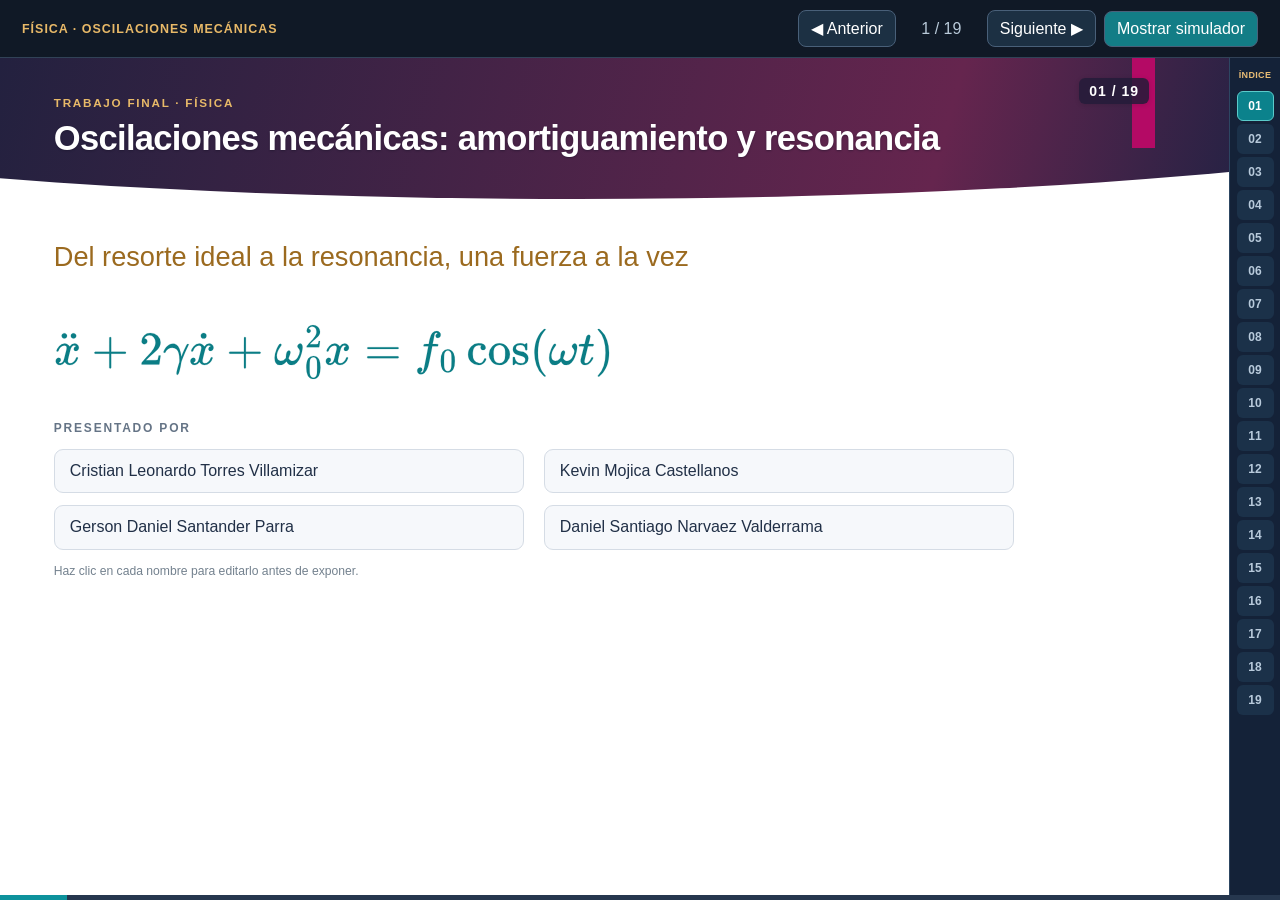
==== commit 9f87000e: "Update presenter names in index.html" ====
--- a/index.html
+++ b/index.html
@@ -88,36 +88,16 @@
        </p>
        <div class="presenter-grid">
         <div class="presenter">
-         <span>
-          Integrante 1
-         </span>
-         <div contenteditable="true" spellcheck="false">
-          Nombre del presentador
-         </div>
+        Cristian Leonardo Torres Villamizar 
         </div>
         <div class="presenter">
-         <span>
-          Integrante 2
-         </span>
-         <div contenteditable="true" spellcheck="false">
-          Nombre del presentador
-         </div>
+		Kevin Mojica Castellanos
         </div>
         <div class="presenter">
-         <span>
-          Integrante 3
-         </span>
-         <div contenteditable="true" spellcheck="false">
-          Nombre del presentador
-         </div>
+        Gerson Daniel Santander Parra
         </div>
         <div class="presenter">
-         <span>
-          Integrante 4
-         </span>
-         <div contenteditable="true" spellcheck="false">
-          Nombre del presentador
-         </div>
+        Daniel Santiago Narvaez Valderrama
         </div>
        </div>
        <p class="presenter-hint">
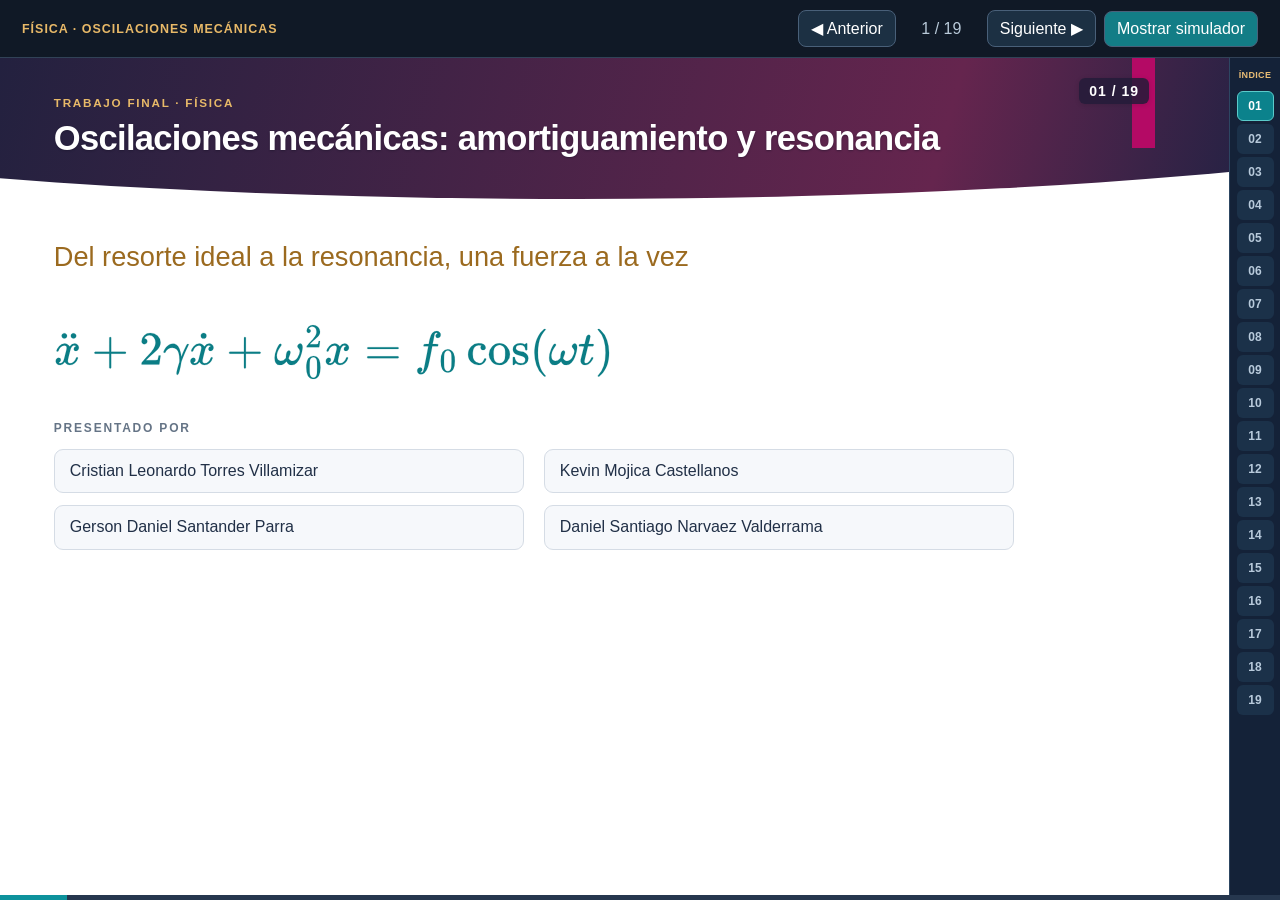
==== commit 8fb43185: "Remove presenter hints and footnote explanations Removed unnecessary hints and explanations from the" ====
--- a/index.html
+++ b/index.html
@@ -100,9 +100,6 @@
         Daniel Santiago Narvaez Valderrama
         </div>
        </div>
-       <p class="presenter-hint">
-        Haz clic en cada nombre para editarlo antes de exponer.
-       </p>
       </div>
      </main>
     </article>
@@ -945,13 +942,6 @@
           \(\tan\delta=\frac{2\gamma\omega}{\omega_0^2-\omega^2}\)
          </span>
         </div>
-        <p>
-         Para obtener el cuadrante correcto de δ, se usan simultáneamente seno y coseno, o la función
-         <b>
-          atan2
-         </b>
-         .
-        </p>
        </div>
       </div>
      </main>
@@ -1529,13 +1519,6 @@
         <p>
          Se utilizará el mismo oscilador lineal sometido a una fuerza armónica de las etapas anteriores.
         </p>
-        <div class="footnote">
-         Atención: no es la curva de desplazamiento. Aquí la magnitud que se representa es la
-         <b>
-          amplitud de la velocidad
-         </b>
-         .
-        </div>
        </div>
        <div>
         <h3>
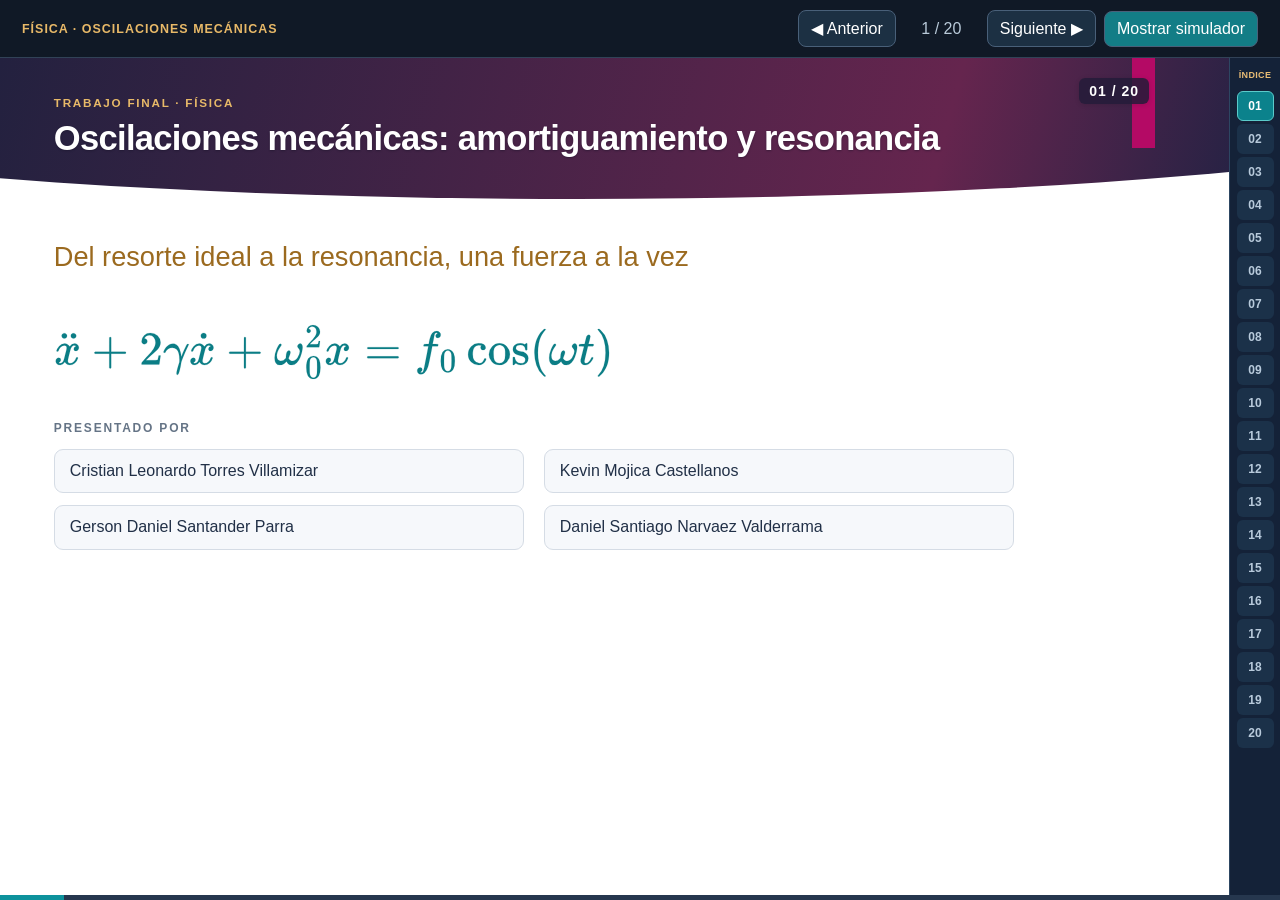
==== commit fbff4e27: "Add references" ====
--- a/index.html
+++ b/index.html
@@ -1737,6 +1737,53 @@
       </div>
      </main>
     </article>
+
+<!-- DIAPOSITIVA: REFERENCIAS BIBLIOGRÁFICAS -->
+<!-- Última diapositiva. El número y el índice se generan automáticamente. -->
+
+<article class="slide" data-sim="" id="fuentes">
+  <header>
+    <div class="section">
+      REFERENCIAS
+    </div>
+    <h1>Referencias bibliográficas</h1>
+  </header>
+
+  <main class="content">
+    <div class="steps">
+
+      <div>
+        <span class="dot">01</span>
+        <span>
+          Young, H. D. y Freedman, R. A. (2009).
+          <i>Física universitaria de Sears-Zemansky I</i>
+          (12.ª ed.). Pearson.
+        </span>
+      </div>
+
+      <div>
+        <span class="dot">02</span>
+        <span>
+          Serway, R. A. y Jewett, J. W. (2003).
+          <i>Física: Mecánica, Oscilaciones y Ondas,
+          Termodinámica I</i> (3.ª ed.).
+          Thomson-Paraninfo.
+        </span>
+      </div>
+
+      <div>
+        <span class="dot">03</span>
+        <span>
+          Thornton, S. T. y Marion, J. B. (2003).
+          <i>Classical Dynamics of Particles and Systems</i>
+          (5.ª ed.). Thomson.
+        </span>
+      </div>
+
+    </div>
+  </main>
+</article>
+
     <aside class="simdock" id="simdock">
      <div class="simhead">
       <b>
